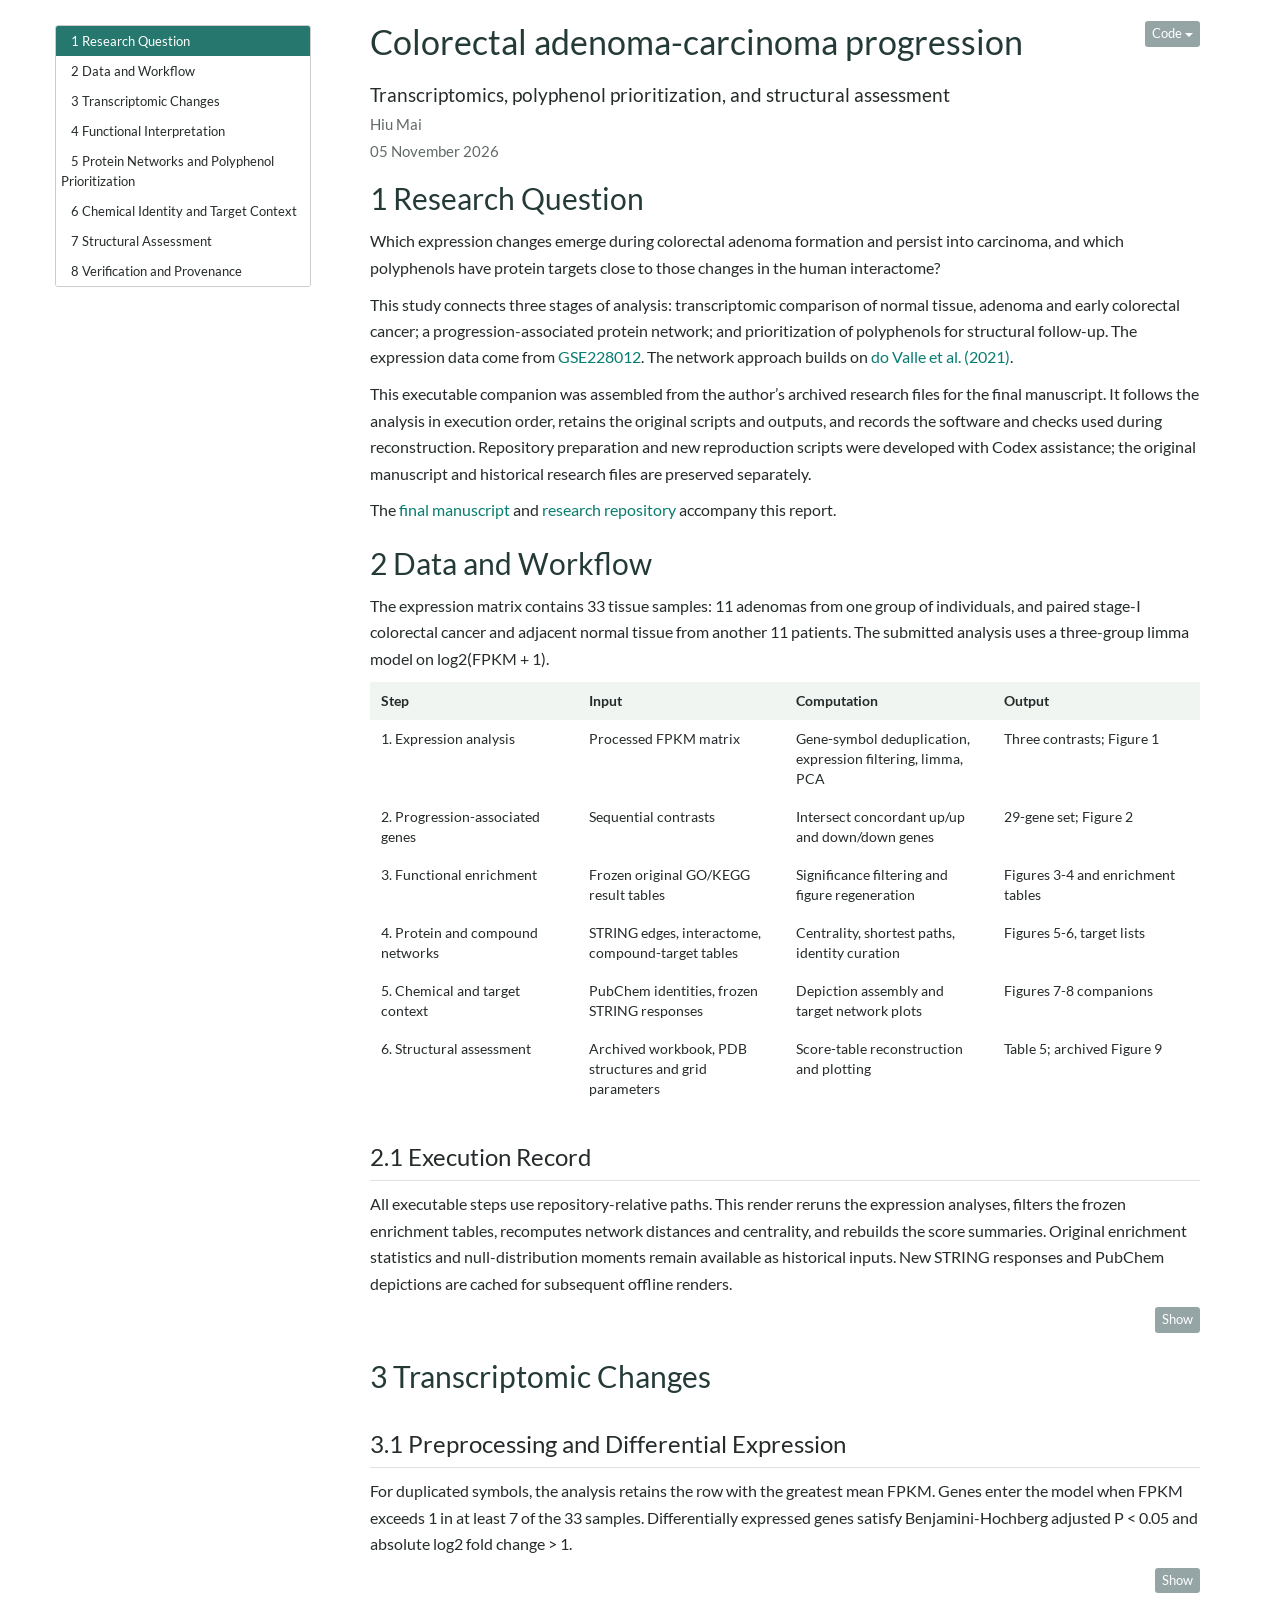
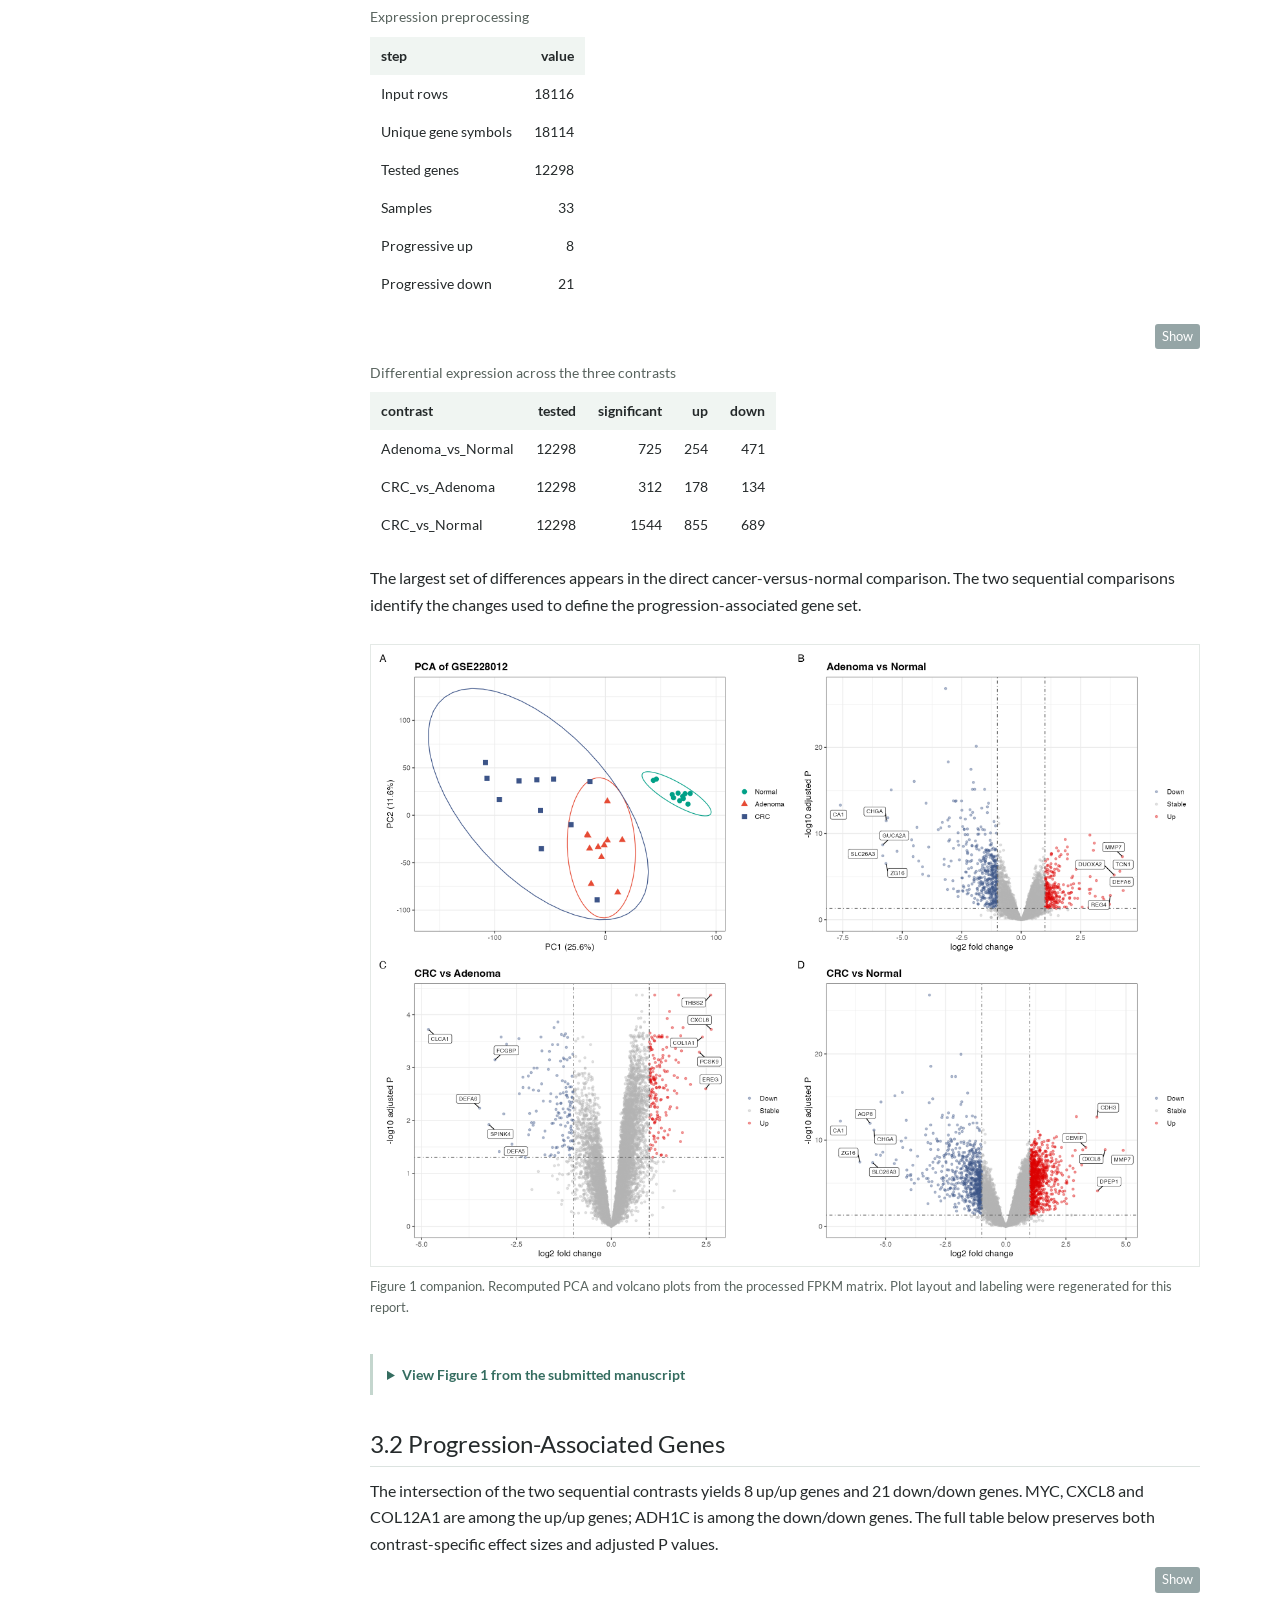
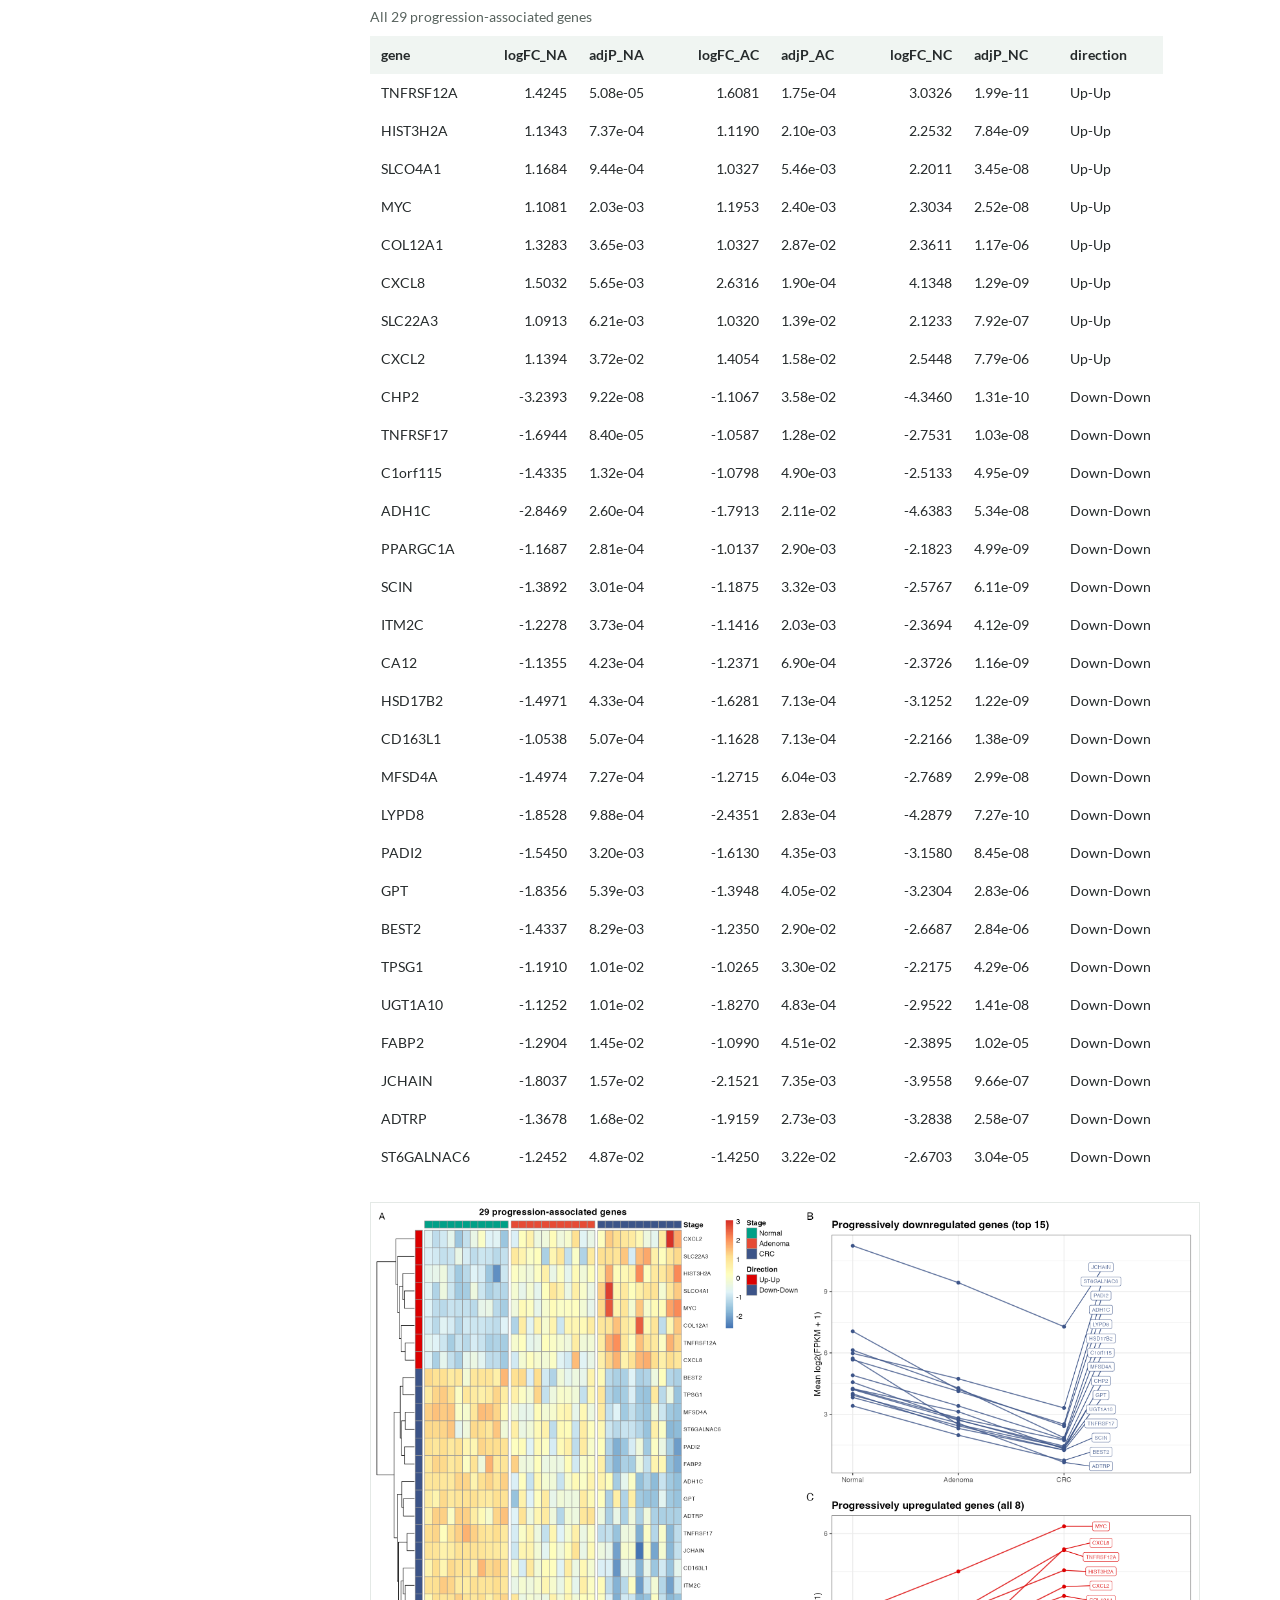
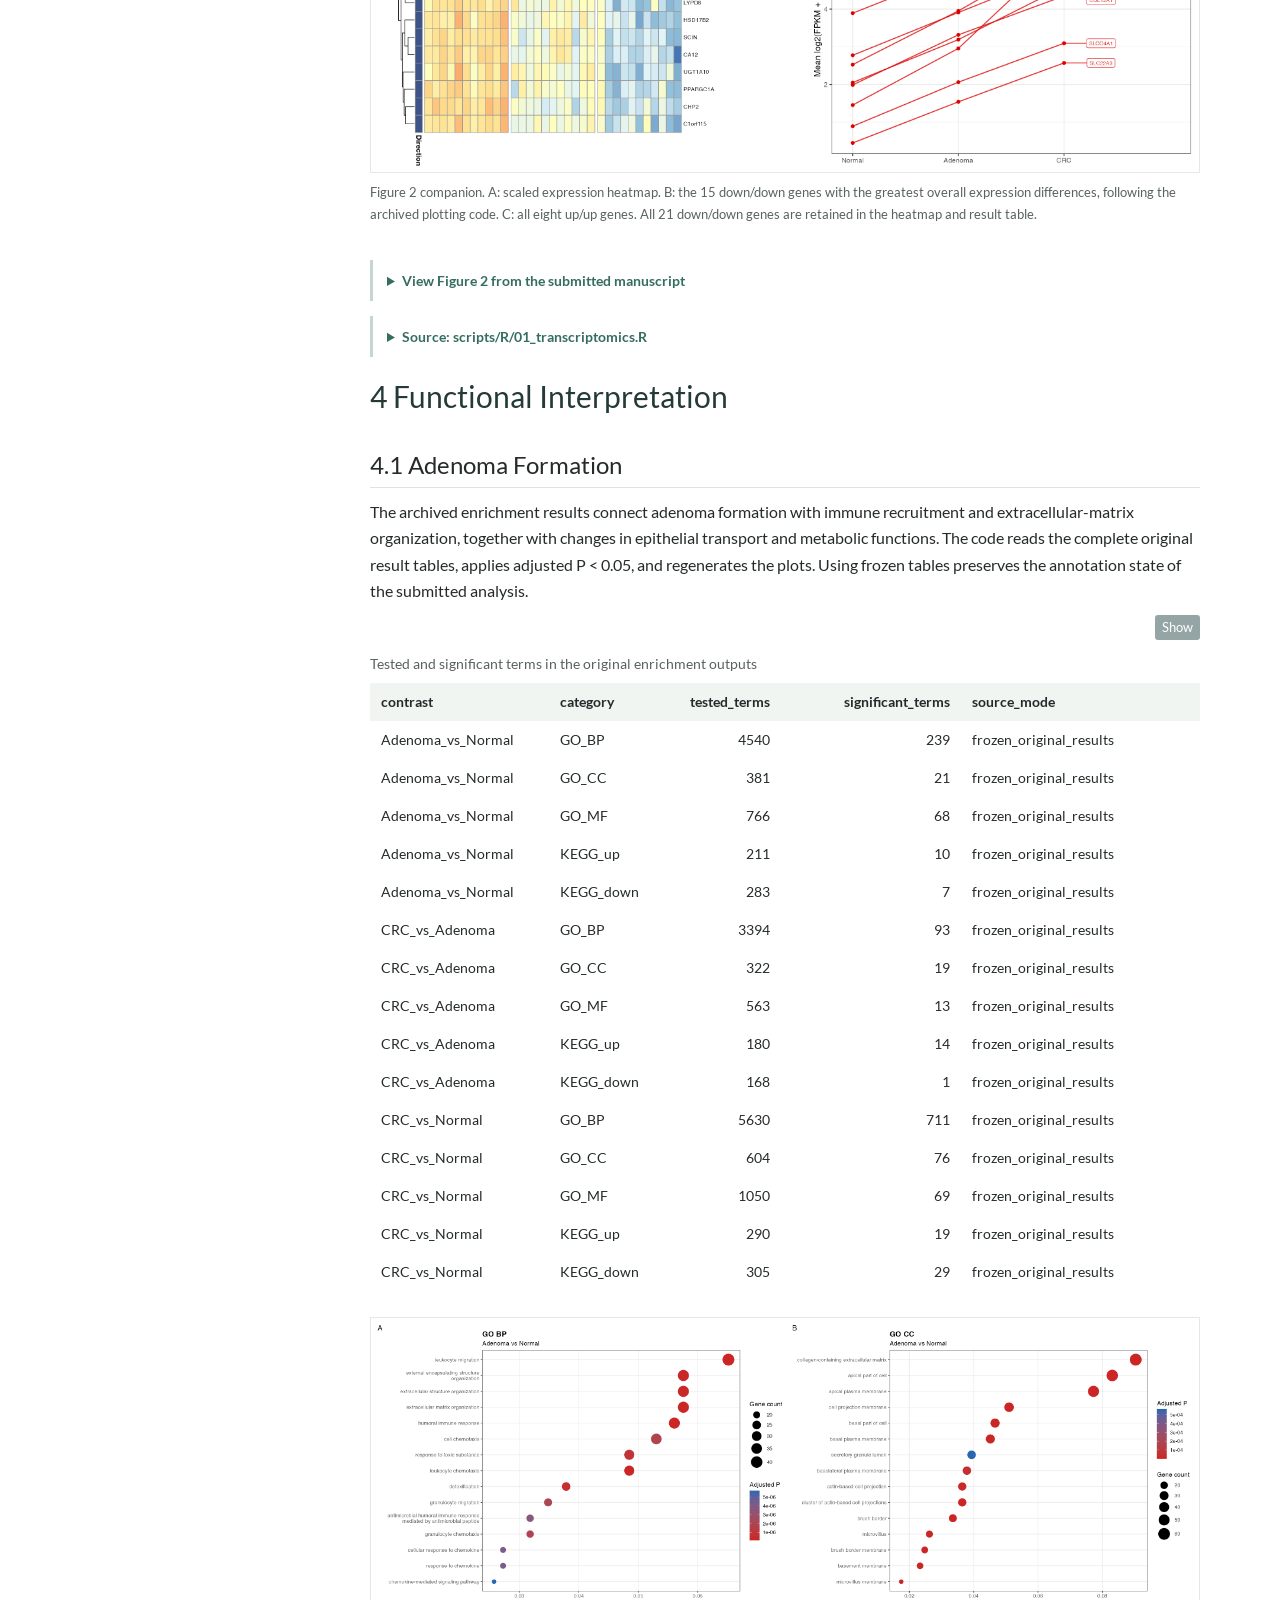
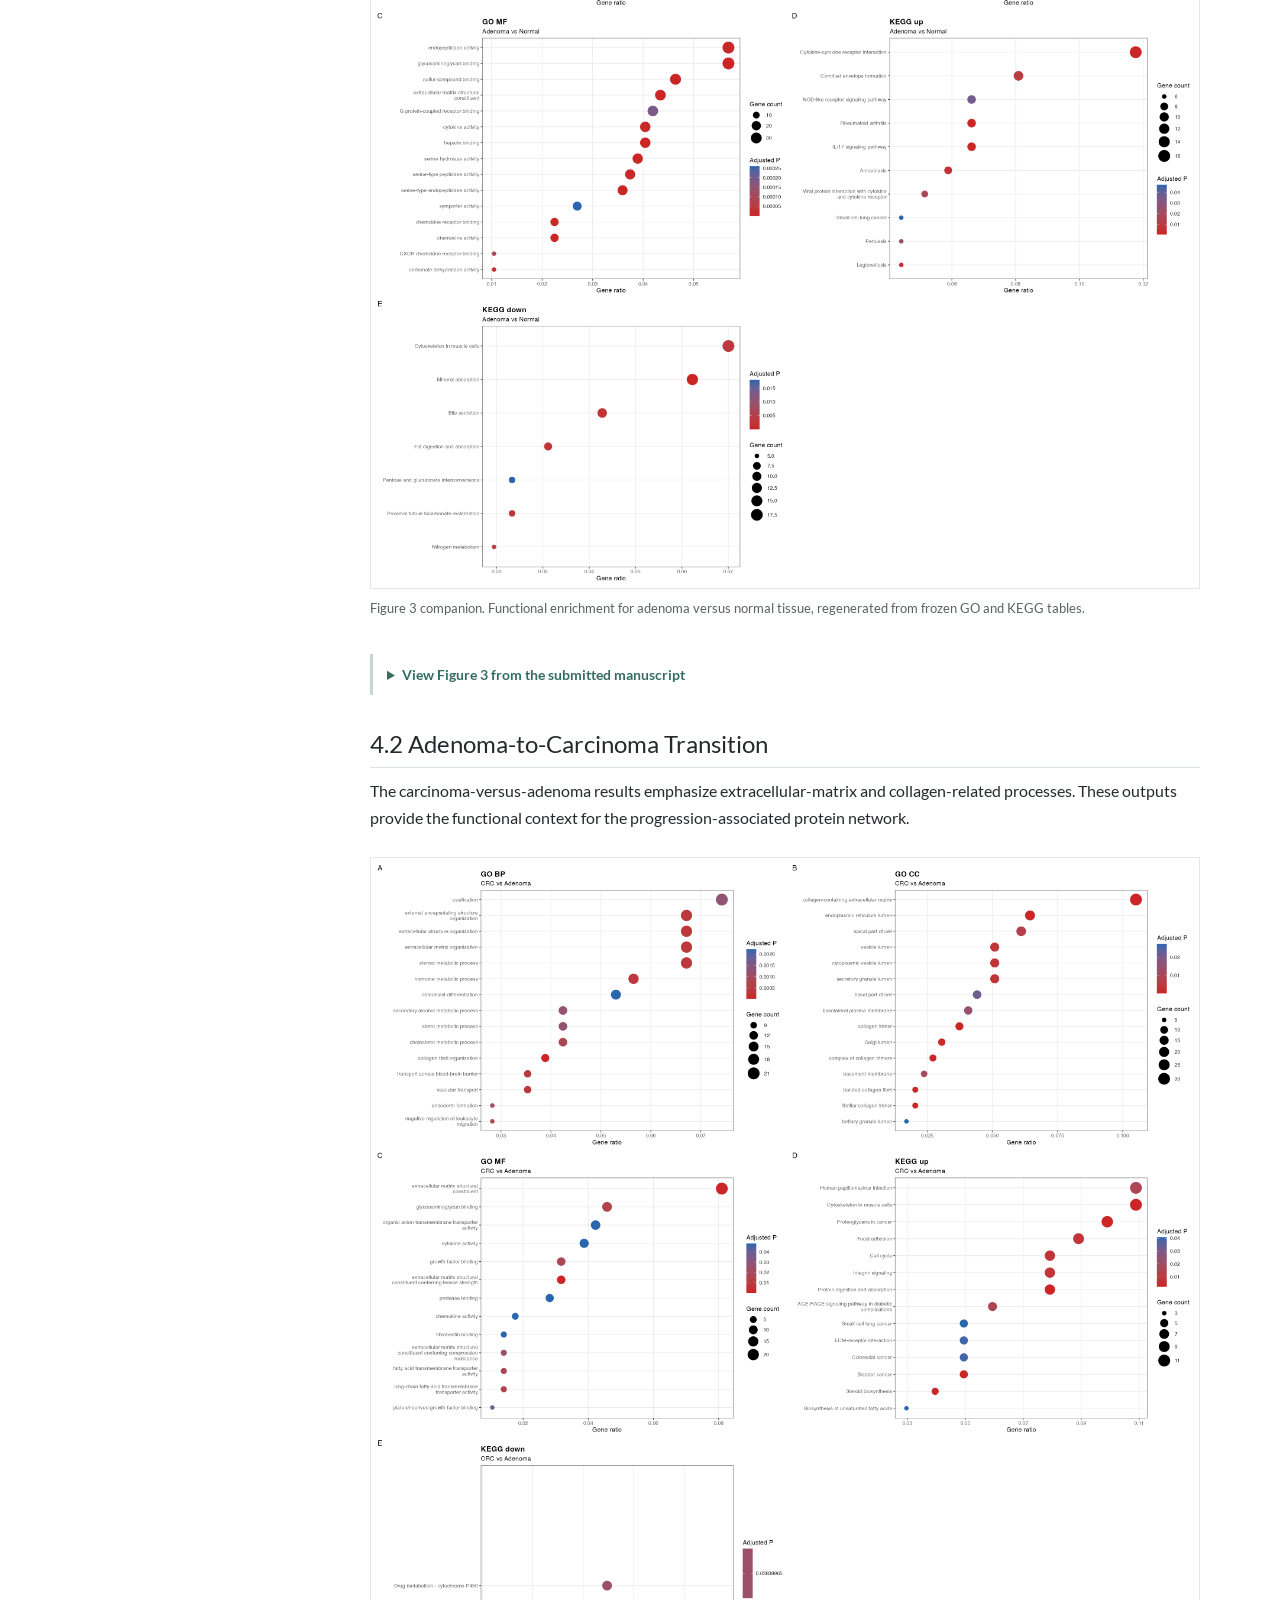
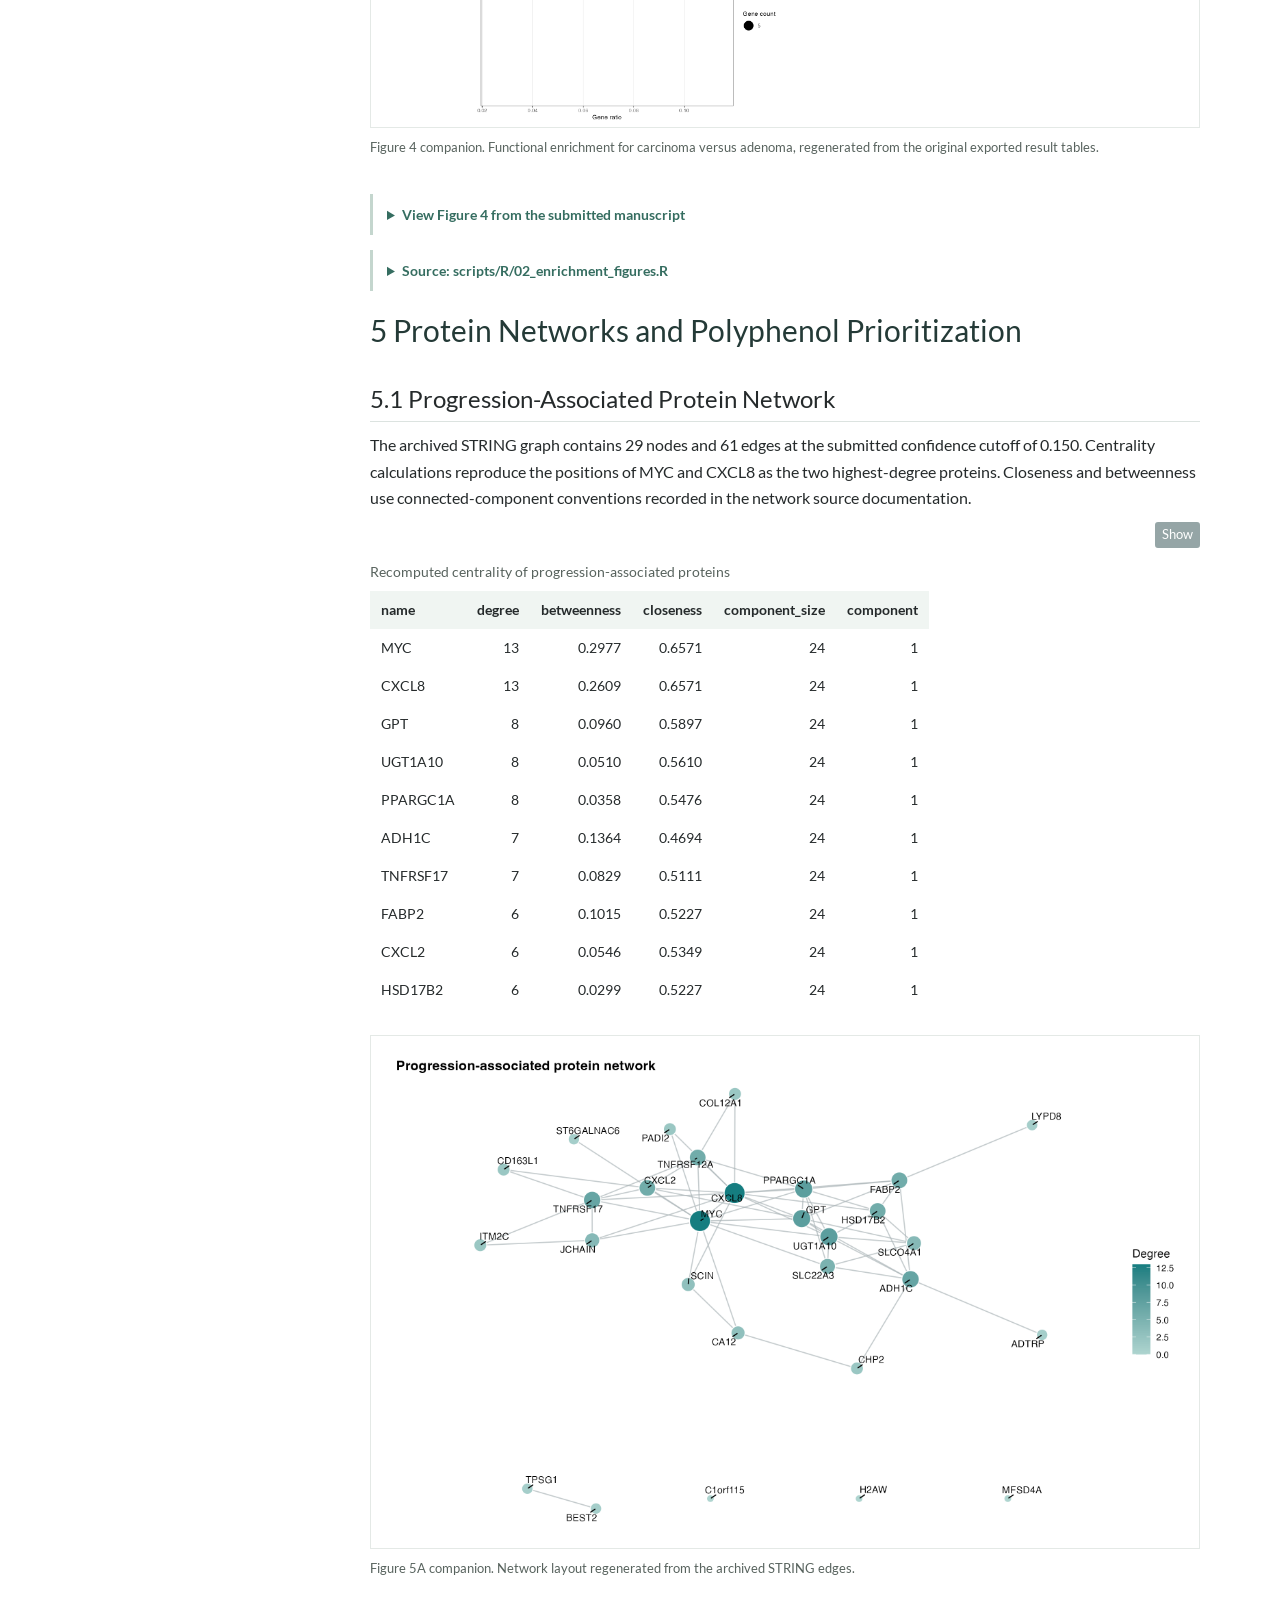
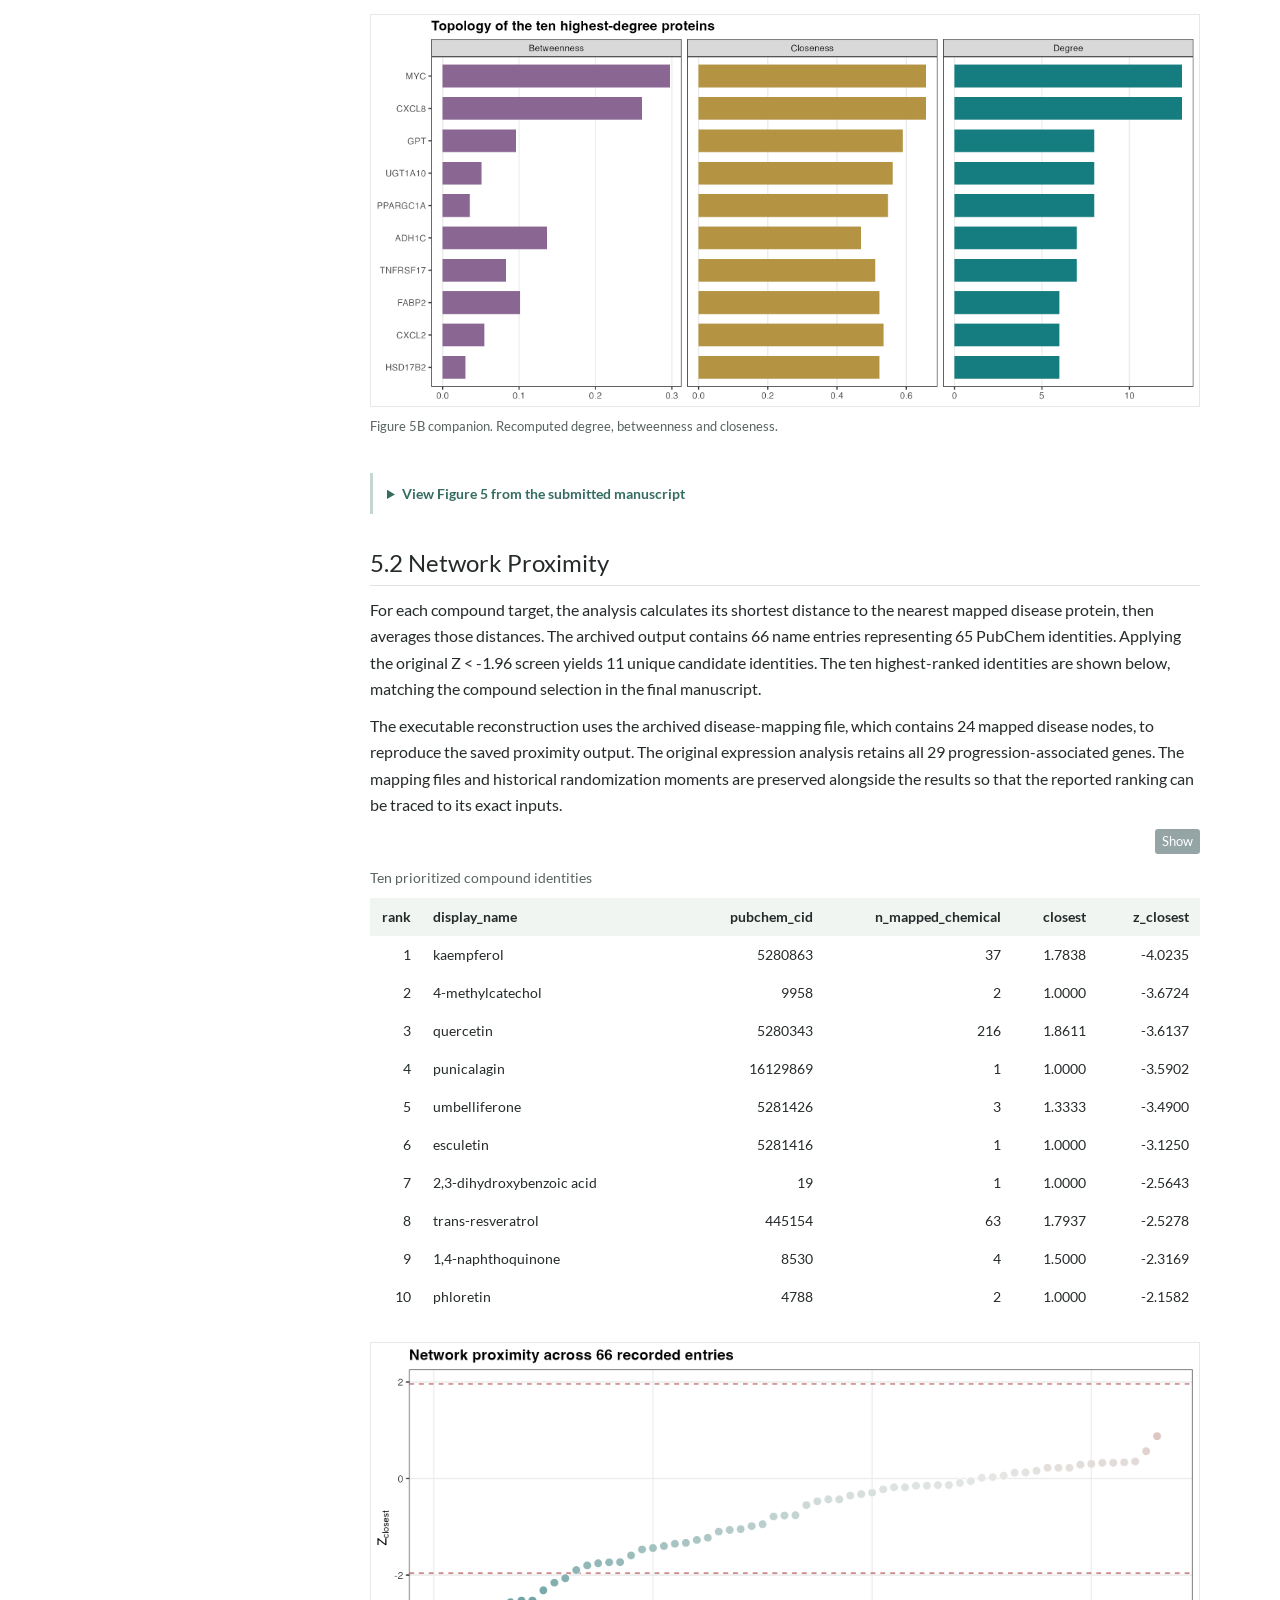
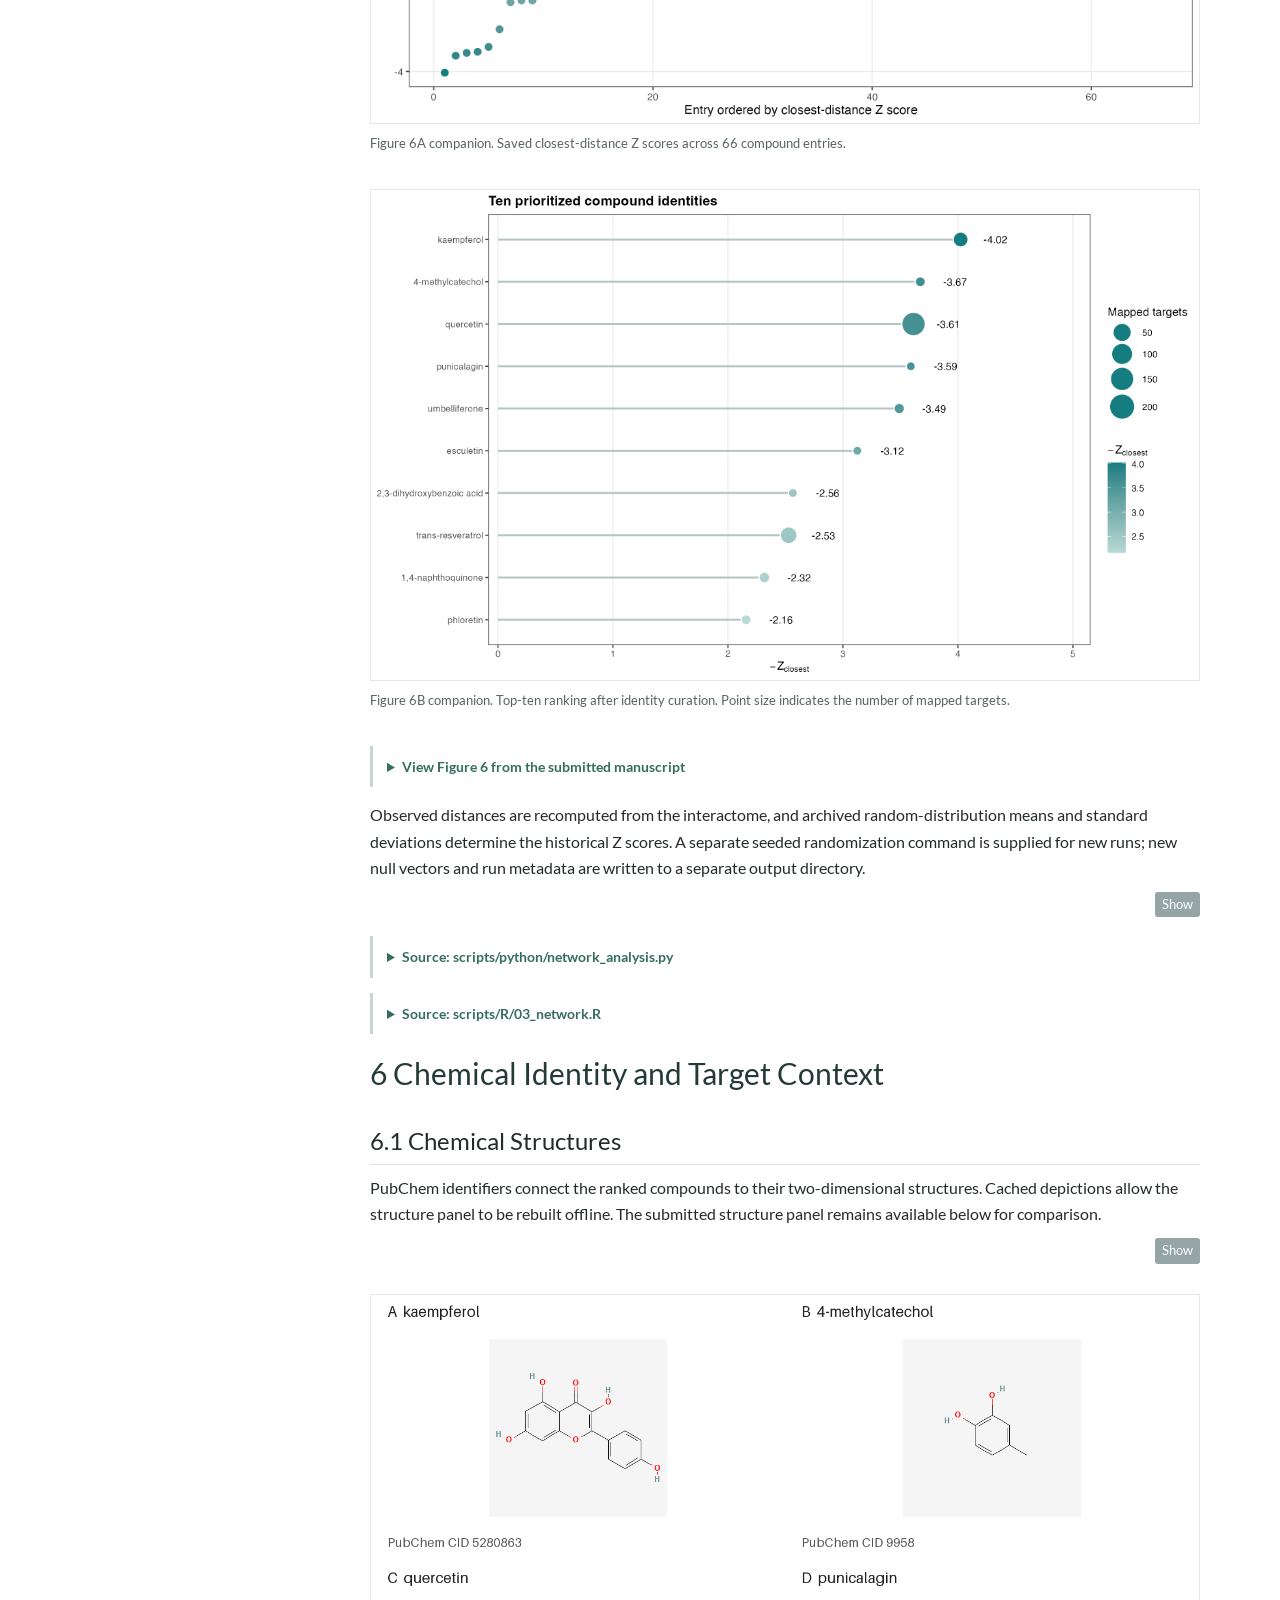
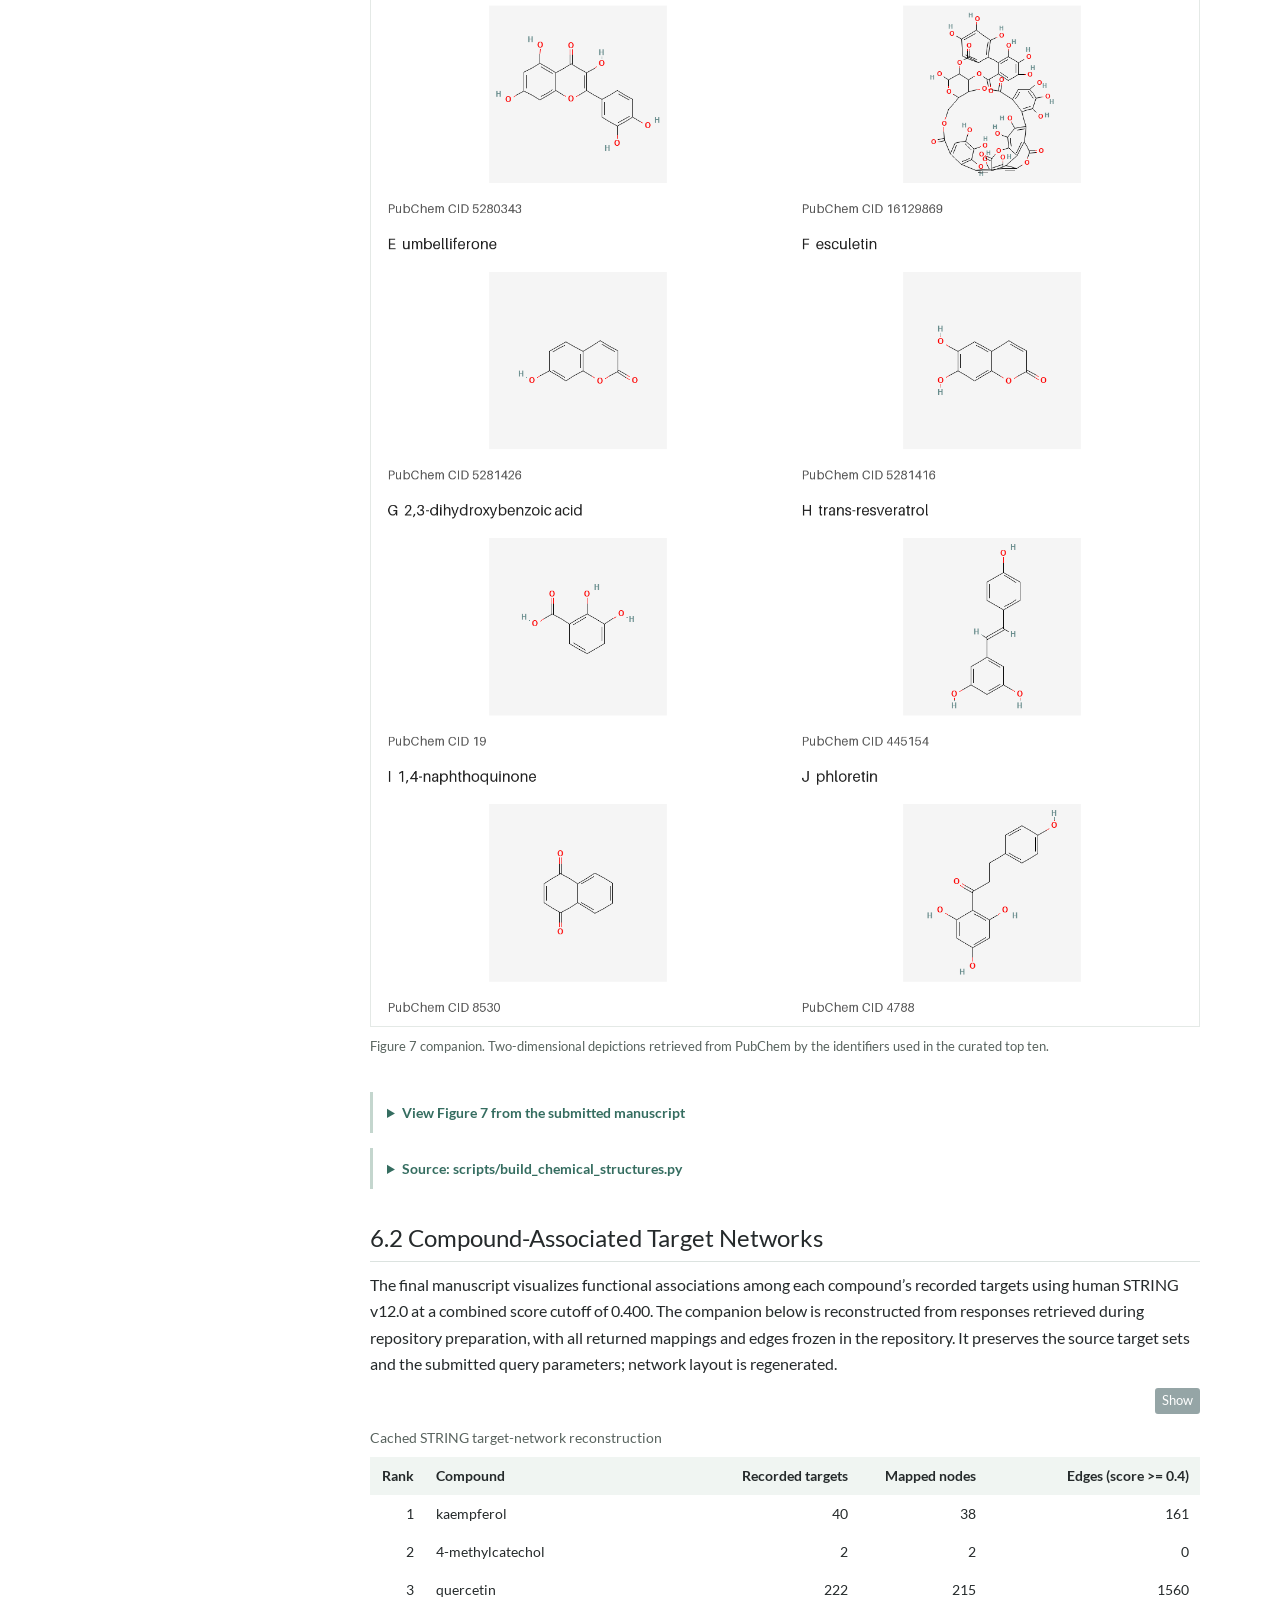
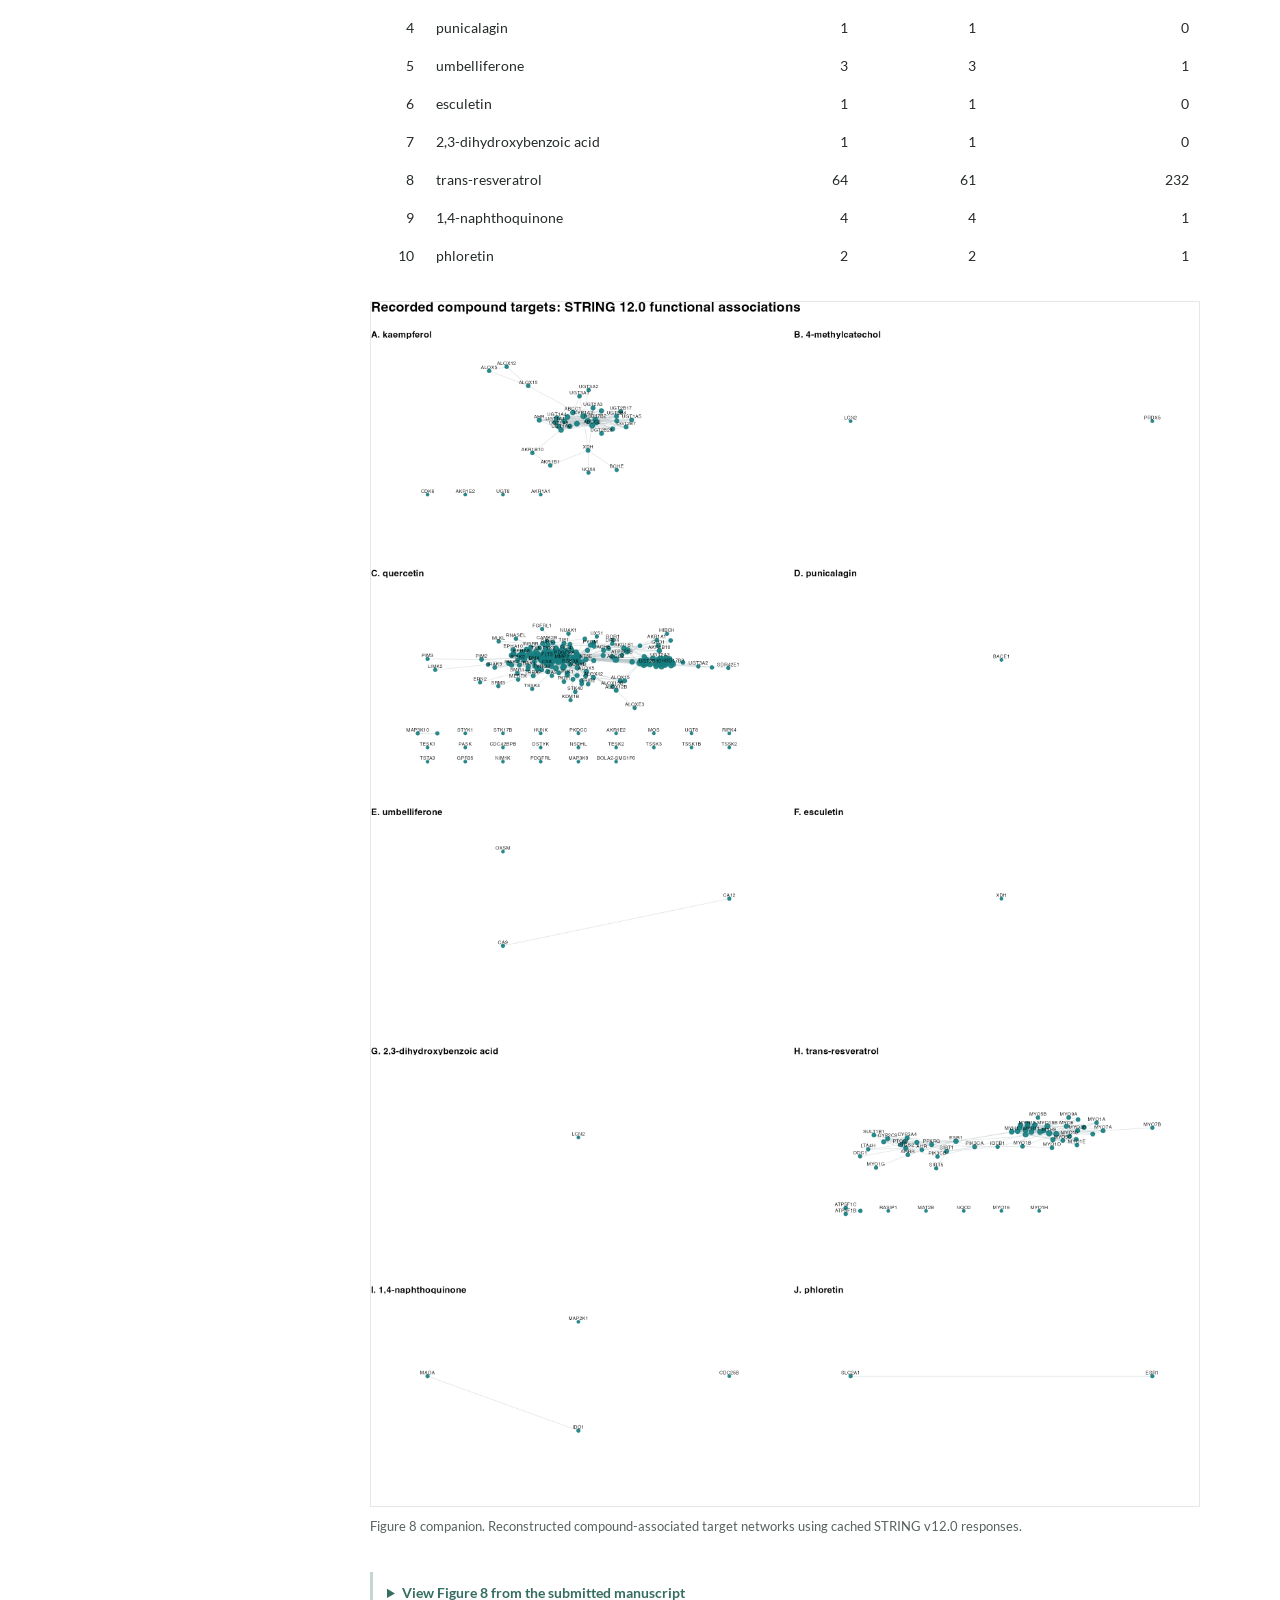
==== docs/index.html @ c72226d5 "Assemble research portfolio with reproducible analysis report and archived inputs" ====
<!DOCTYPE html>

<html>

<head>

<meta charset="utf-8" />
<meta name="generator" content="pandoc" />
<meta http-equiv="X-UA-Compatible" content="IE=EDGE" />


<meta name="author" content="Hiu Mai" />

<meta name="date" content="2026-11-05" />

<title>Colorectal adenoma-carcinoma progression</title>

<script>// Pandoc 2.9 adds attributes on both header and div. We remove the former (to
// be compatible with the behavior of Pandoc < 2.8).
document.addEventListener('DOMContentLoaded', function(e) {
  var hs = document.querySelectorAll("div.section[class*='level'] > :first-child");
  var i, h, a;
  for (i = 0; i < hs.length; i++) {
    h = hs[i];
    if (!/^h[1-6]$/i.test(h.tagName)) continue;  // it should be a header h1-h6
    a = h.attributes;
    while (a.length > 0) h.removeAttribute(a[0].name);
  }
});
</script>
<script>/*! jQuery v3.6.0 | (c) OpenJS Foundation and other contributors | jquery.org/license */
!function(e,t){"use strict";"object"==typeof module&&"object"==typeof module.exports?module.exports=e.document?t(e,!0):function(e){if(!e.document)throw new Error("jQuery requires a window with a document");return t(e)}:t(e)}("undefined"!=typeof window?window:this,function(C,e){"use strict";var t=[],r=Object.getPrototypeOf,s=t.slice,g=t.flat?function(e){return t.flat.call(e)}:function(e){return t.concat.apply([],e)},u=t.push,i=t.indexOf,n={},o=n.toString,v=n.hasOwnProperty,a=v.toString,l=a.call(Object),y={},m=function(e){return"function"==typeof e&&"number"!=typeof e.nodeType&&"function"!=typeof e.item},x=function(e){return null!=e&&e===e.window},E=C.document,c={type:!0,src:!0,nonce:!0,noModule:!0};function b(e,t,n){var r,i,o=(n=n||E).createElement("script");if(o.text=e,t)for(r in c)(i=t[r]||t.getAttribute&&t.getAttribute(r))&&o.setAttribute(r,i);n.head.appendChild(o).parentNode.removeChild(o)}function w(e){return null==e?e+"":"object"==typeof e||"function"==typeof e?n[o.call(e)]||"object":typeof e}var f="3.6.0",S=function(e,t){return new S.fn.init(e,t)};function p(e){var t=!!e&&"length"in e&&e.length,n=w(e);return!m(e)&&!x(e)&&("array"===n||0===t||"number"==typeof t&&0<t&&t-1 in e)}S.fn=S.prototype={jquery:f,constructor:S,length:0,toArray:function(){return s.call(this)},get:function(e){return null==e?s.call(this):e<0?this[e+this.length]:this[e]},pushStack:function(e){var t=S.merge(this.constructor(),e);return t.prevObject=this,t},each:function(e){return S.each(this,e)},map:function(n){return this.pushStack(S.map(this,function(e,t){return n.call(e,t,e)}))},slice:function(){return this.pushStack(s.apply(this,arguments))},first:function(){return this.eq(0)},last:function(){return this.eq(-1)},even:function(){return this.pushStack(S.grep(this,function(e,t){return(t+1)%2}))},odd:function(){return this.pushStack(S.grep(this,function(e,t){return t%2}))},eq:function(e){var t=this.length,n=+e+(e<0?t:0);return this.pushStack(0<=n&&n<t?[this[n]]:[])},end:function(){return this.prevObject||this.constructor()},push:u,sort:t.sort,splice:t.splice},S.extend=S.fn.extend=function(){var e,t,n,r,i,o,a=arguments[0]||{},s=1,u=arguments.length,l=!1;for("boolean"==typeof a&&(l=a,a=arguments[s]||{},s++),"object"==typeof a||m(a)||(a={}),s===u&&(a=this,s--);s<u;s++)if(null!=(e=arguments[s]))for(t in e)r=e[t],"__proto__"!==t&&a!==r&&(l&&r&&(S.isPlainObject(r)||(i=Array.isArray(r)))?(n=a[t],o=i&&!Array.isArray(n)?[]:i||S.isPlainObject(n)?n:{},i=!1,a[t]=S.extend(l,o,r)):void 0!==r&&(a[t]=r));return a},S.extend({expando:"jQuery"+(f+Math.random()).replace(/\D/g,""),isReady:!0,error:function(e){throw new Error(e)},noop:function(){},isPlainObject:function(e){var t,n;return!(!e||"[object Object]"!==o.call(e))&&(!(t=r(e))||"function"==typeof(n=v.call(t,"constructor")&&t.constructor)&&a.call(n)===l)},isEmptyObject:function(e){var t;for(t in e)return!1;return!0},globalEval:function(e,t,n){b(e,{nonce:t&&t.nonce},n)},each:function(e,t){var n,r=0;if(p(e)){for(n=e.length;r<n;r++)if(!1===t.call(e[r],r,e[r]))break}else for(r in e)if(!1===t.call(e[r],r,e[r]))break;return e},makeArray:function(e,t){var n=t||[];return null!=e&&(p(Object(e))?S.merge(n,"string"==typeof e?[e]:e):u.call(n,e)),n},inArray:function(e,t,n){return null==t?-1:i.call(t,e,n)},merge:function(e,t){for(var n=+t.length,r=0,i=e.length;r<n;r++)e[i++]=t[r];return e.length=i,e},grep:function(e,t,n){for(var r=[],i=0,o=e.length,a=!n;i<o;i++)!t(e[i],i)!==a&&r.push(e[i]);return r},map:function(e,t,n){var r,i,o=0,a=[];if(p(e))for(r=e.length;o<r;o++)null!=(i=t(e[o],o,n))&&a.push(i);else for(o in e)null!=(i=t(e[o],o,n))&&a.push(i);return g(a)},guid:1,support:y}),"function"==typeof Symbol&&(S.fn[Symbol.iterator]=t[Symbol.iterator]),S.each("Boolean Number String Function Array Date RegExp Object Error Symbol".split(" "),function(e,t){n["[object "+t+"]"]=t.toLowerCase()});var d=function(n){var e,d,b,o,i,h,f,g,w,u,l,T,C,a,E,v,s,c,y,S="sizzle"+1*new Date,p=n.document,k=0,r=0,m=ue(),x=ue(),A=ue(),N=ue(),j=function(e,t){return e===t&&(l=!0),0},D={}.hasOwnProperty,t=[],q=t.pop,L=t.push,H=t.push,O=t.slice,P=function(e,t){for(var n=0,r=e.length;n<r;n++)if(e[n]===t)return n;return-1},R="checked|selected|async|autofocus|autoplay|controls|defer|disabled|hidden|ismap|loop|multiple|open|readonly|required|scoped",M="[\\x20\\t\\r\\n\\f]",I="(?:\\\\[\\da-fA-F]{1,6}"+M+"?|\\\\[^\\r\\n\\f]|[\\w-]|[^\0-\\x7f])+",W="\\["+M+"*("+I+")(?:"+M+"*([*^$|!~]?=)"+M+"*(?:'((?:\\\\.|[^\\\\'])*)'|\"((?:\\\\.|[^\\\\\"])*)\"|("+I+"))|)"+M+"*\\]",F=":("+I+")(?:\\((('((?:\\\\.|[^\\\\'])*)'|\"((?:\\\\.|[^\\\\\"])*)\")|((?:\\\\.|[^\\\\()[\\]]|"+W+")*)|.*)\\)|)",B=new RegExp(M+"+","g"),$=new RegExp("^"+M+"+|((?:^|[^\\\\])(?:\\\\.)*)"+M+"+$","g"),_=new RegExp("^"+M+"*,"+M+"*"),z=new RegExp("^"+M+"*([>+~]|"+M+")"+M+"*"),U=new RegExp(M+"|>"),X=new RegExp(F),V=new RegExp("^"+I+"$"),G={ID:new RegExp("^#("+I+")"),CLASS:new RegExp("^\\.("+I+")"),TAG:new RegExp("^("+I+"|[*])"),ATTR:new RegExp("^"+W),PSEUDO:new RegExp("^"+F),CHILD:new RegExp("^:(only|first|last|nth|nth-last)-(child|of-type)(?:\\("+M+"*(even|odd|(([+-]|)(\\d*)n|)"+M+"*(?:([+-]|)"+M+"*(\\d+)|))"+M+"*\\)|)","i"),bool:new RegExp("^(?:"+R+")$","i"),needsContext:new RegExp("^"+M+"*[>+~]|:(even|odd|eq|gt|lt|nth|first|last)(?:\\("+M+"*((?:-\\d)?\\d*)"+M+"*\\)|)(?=[^-]|$)","i")},Y=/HTML$/i,Q=/^(?:input|select|textarea|button)$/i,J=/^h\d$/i,K=/^[^{]+\{\s*\[native \w/,Z=/^(?:#([\w-]+)|(\w+)|\.([\w-]+))$/,ee=/[+~]/,te=new RegExp("\\\\[\\da-fA-F]{1,6}"+M+"?|\\\\([^\\r\\n\\f])","g"),ne=function(e,t){var n="0x"+e.slice(1)-65536;return t||(n<0?String.fromCharCode(n+65536):String.fromCharCode(n>>10|55296,1023&n|56320))},re=/([\0-\x1f\x7f]|^-?\d)|^-$|[^\0-\x1f\x7f-\uFFFF\w-]/g,ie=function(e,t){return t?"\0"===e?"\ufffd":e.slice(0,-1)+"\\"+e.charCodeAt(e.length-1).toString(16)+" ":"\\"+e},oe=function(){T()},ae=be(function(e){return!0===e.disabled&&"fieldset"===e.nodeName.toLowerCase()},{dir:"parentNode",next:"legend"});try{H.apply(t=O.call(p.childNodes),p.childNodes),t[p.childNodes.length].nodeType}catch(e){H={apply:t.length?function(e,t){L.apply(e,O.call(t))}:function(e,t){var n=e.length,r=0;while(e[n++]=t[r++]);e.length=n-1}}}function se(t,e,n,r){var i,o,a,s,u,l,c,f=e&&e.ownerDocument,p=e?e.nodeType:9;if(n=n||[],"string"!=typeof t||!t||1!==p&&9!==p&&11!==p)return n;if(!r&&(T(e),e=e||C,E)){if(11!==p&&(u=Z.exec(t)))if(i=u[1]){if(9===p){if(!(a=e.getElementById(i)))return n;if(a.id===i)return n.push(a),n}else if(f&&(a=f.getElementById(i))&&y(e,a)&&a.id===i)return n.push(a),n}else{if(u[2])return H.apply(n,e.getElementsByTagName(t)),n;if((i=u[3])&&d.getElementsByClassName&&e.getElementsByClassName)return H.apply(n,e.getElementsByClassName(i)),n}if(d.qsa&&!N[t+" "]&&(!v||!v.test(t))&&(1!==p||"object"!==e.nodeName.toLowerCase())){if(c=t,f=e,1===p&&(U.test(t)||z.test(t))){(f=ee.test(t)&&ye(e.parentNode)||e)===e&&d.scope||((s=e.getAttribute("id"))?s=s.replace(re,ie):e.setAttribute("id",s=S)),o=(l=h(t)).length;while(o--)l[o]=(s?"#"+s:":scope")+" "+xe(l[o]);c=l.join(",")}try{return H.apply(n,f.querySelectorAll(c)),n}catch(e){N(t,!0)}finally{s===S&&e.removeAttribute("id")}}}return g(t.replace($,"$1"),e,n,r)}function ue(){var r=[];return function e(t,n){return r.push(t+" ")>b.cacheLength&&delete e[r.shift()],e[t+" "]=n}}function le(e){return e[S]=!0,e}function ce(e){var t=C.createElement("fieldset");try{return!!e(t)}catch(e){return!1}finally{t.parentNode&&t.parentNode.removeChild(t),t=null}}function fe(e,t){var n=e.split("|"),r=n.length;while(r--)b.attrHandle[n[r]]=t}function pe(e,t){var n=t&&e,r=n&&1===e.nodeType&&1===t.nodeType&&e.sourceIndex-t.sourceIndex;if(r)return r;if(n)while(n=n.nextSibling)if(n===t)return-1;return e?1:-1}function de(t){return function(e){return"input"===e.nodeName.toLowerCase()&&e.type===t}}function he(n){return function(e){var t=e.nodeName.toLowerCase();return("input"===t||"button"===t)&&e.type===n}}function ge(t){return function(e){return"form"in e?e.parentNode&&!1===e.disabled?"label"in e?"label"in e.parentNode?e.parentNode.disabled===t:e.disabled===t:e.isDisabled===t||e.isDisabled!==!t&&ae(e)===t:e.disabled===t:"label"in e&&e.disabled===t}}function ve(a){return le(function(o){return o=+o,le(function(e,t){var n,r=a([],e.length,o),i=r.length;while(i--)e[n=r[i]]&&(e[n]=!(t[n]=e[n]))})})}function ye(e){return e&&"undefined"!=typeof e.getElementsByTagName&&e}for(e in d=se.support={},i=se.isXML=function(e){var t=e&&e.namespaceURI,n=e&&(e.ownerDocument||e).documentElement;return!Y.test(t||n&&n.nodeName||"HTML")},T=se.setDocument=function(e){var t,n,r=e?e.ownerDocument||e:p;return r!=C&&9===r.nodeType&&r.documentElement&&(a=(C=r).documentElement,E=!i(C),p!=C&&(n=C.defaultView)&&n.top!==n&&(n.addEventListener?n.addEventListener("unload",oe,!1):n.attachEvent&&n.attachEvent("onunload",oe)),d.scope=ce(function(e){return a.appendChild(e).appendChild(C.createElement("div")),"undefined"!=typeof e.querySelectorAll&&!e.querySelectorAll(":scope fieldset div").length}),d.attributes=ce(function(e){return e.className="i",!e.getAttribute("className")}),d.getElementsByTagName=ce(function(e){return e.appendChild(C.createComment("")),!e.getElementsByTagName("*").length}),d.getElementsByClassName=K.test(C.getElementsByClassName),d.getById=ce(function(e){return a.appendChild(e).id=S,!C.getElementsByName||!C.getElementsByName(S).length}),d.getById?(b.filter.ID=function(e){var t=e.replace(te,ne);return function(e){return e.getAttribute("id")===t}},b.find.ID=function(e,t){if("undefined"!=typeof t.getElementById&&E){var n=t.getElementById(e);return n?[n]:[]}}):(b.filter.ID=function(e){var n=e.replace(te,ne);return function(e){var t="undefined"!=typeof e.getAttributeNode&&e.getAttributeNode("id");return t&&t.value===n}},b.find.ID=function(e,t){if("undefined"!=typeof t.getElementById&&E){var n,r,i,o=t.getElementById(e);if(o){if((n=o.getAttributeNode("id"))&&n.value===e)return[o];i=t.getElementsByName(e),r=0;while(o=i[r++])if((n=o.getAttributeNode("id"))&&n.value===e)return[o]}return[]}}),b.find.TAG=d.getElementsByTagName?function(e,t){return"undefined"!=typeof t.getElementsByTagName?t.getElementsByTagName(e):d.qsa?t.querySelectorAll(e):void 0}:function(e,t){var n,r=[],i=0,o=t.getElementsByTagName(e);if("*"===e){while(n=o[i++])1===n.nodeType&&r.push(n);return r}return o},b.find.CLASS=d.getElementsByClassName&&function(e,t){if("undefined"!=typeof t.getElementsByClassName&&E)return t.getElementsByClassName(e)},s=[],v=[],(d.qsa=K.test(C.querySelectorAll))&&(ce(function(e){var t;a.appendChild(e).innerHTML="<a id='"+S+"'></a><select id='"+S+"-\r\\' msallowcapture=''><option selected=''></option></select>",e.querySelectorAll("[msallowcapture^='']").length&&v.push("[*^$]="+M+"*(?:''|\"\")"),e.querySelectorAll("[selected]").length||v.push("\\["+M+"*(?:value|"+R+")"),e.querySelectorAll("[id~="+S+"-]").length||v.push("~="),(t=C.createElement("input")).setAttribute("name",""),e.appendChild(t),e.querySelectorAll("[name='']").length||v.push("\\["+M+"*name"+M+"*="+M+"*(?:''|\"\")"),e.querySelectorAll(":checked").length||v.push(":checked"),e.querySelectorAll("a#"+S+"+*").length||v.push(".#.+[+~]"),e.querySelectorAll("\\\f"),v.push("[\\r\\n\\f]")}),ce(function(e){e.innerHTML="<a href='' disabled='disabled'></a><select disabled='disabled'><option/></select>";var t=C.createElement("input");t.setAttribute("type","hidden"),e.appendChild(t).setAttribute("name","D"),e.querySelectorAll("[name=d]").length&&v.push("name"+M+"*[*^$|!~]?="),2!==e.querySelectorAll(":enabled").length&&v.push(":enabled",":disabled"),a.appendChild(e).disabled=!0,2!==e.querySelectorAll(":disabled").length&&v.push(":enabled",":disabled"),e.querySelectorAll("*,:x"),v.push(",.*:")})),(d.matchesSelector=K.test(c=a.matches||a.webkitMatchesSelector||a.mozMatchesSelector||a.oMatchesSelector||a.msMatchesSelector))&&ce(function(e){d.disconnectedMatch=c.call(e,"*"),c.call(e,"[s!='']:x"),s.push("!=",F)}),v=v.length&&new RegExp(v.join("|")),s=s.length&&new RegExp(s.join("|")),t=K.test(a.compareDocumentPosition),y=t||K.test(a.contains)?function(e,t){var n=9===e.nodeType?e.documentElement:e,r=t&&t.parentNode;return e===r||!(!r||1!==r.nodeType||!(n.contains?n.contains(r):e.compareDocumentPosition&&16&e.compareDocumentPosition(r)))}:function(e,t){if(t)while(t=t.parentNode)if(t===e)return!0;return!1},j=t?function(e,t){if(e===t)return l=!0,0;var n=!e.compareDocumentPosition-!t.compareDocumentPosition;return n||(1&(n=(e.ownerDocument||e)==(t.ownerDocument||t)?e.compareDocumentPosition(t):1)||!d.sortDetached&&t.compareDocumentPosition(e)===n?e==C||e.ownerDocument==p&&y(p,e)?-1:t==C||t.ownerDocument==p&&y(p,t)?1:u?P(u,e)-P(u,t):0:4&n?-1:1)}:function(e,t){if(e===t)return l=!0,0;var n,r=0,i=e.parentNode,o=t.parentNode,a=[e],s=[t];if(!i||!o)return e==C?-1:t==C?1:i?-1:o?1:u?P(u,e)-P(u,t):0;if(i===o)return pe(e,t);n=e;while(n=n.parentNode)a.unshift(n);n=t;while(n=n.parentNode)s.unshift(n);while(a[r]===s[r])r++;return r?pe(a[r],s[r]):a[r]==p?-1:s[r]==p?1:0}),C},se.matches=function(e,t){return se(e,null,null,t)},se.matchesSelector=function(e,t){if(T(e),d.matchesSelector&&E&&!N[t+" "]&&(!s||!s.test(t))&&(!v||!v.test(t)))try{var n=c.call(e,t);if(n||d.disconnectedMatch||e.document&&11!==e.document.nodeType)return n}catch(e){N(t,!0)}return 0<se(t,C,null,[e]).length},se.contains=function(e,t){return(e.ownerDocument||e)!=C&&T(e),y(e,t)},se.attr=function(e,t){(e.ownerDocument||e)!=C&&T(e);var n=b.attrHandle[t.toLowerCase()],r=n&&D.call(b.attrHandle,t.toLowerCase())?n(e,t,!E):void 0;return void 0!==r?r:d.attributes||!E?e.getAttribute(t):(r=e.getAttributeNode(t))&&r.specified?r.value:null},se.escape=function(e){return(e+"").replace(re,ie)},se.error=function(e){throw new Error("Syntax error, unrecognized expression: "+e)},se.uniqueSort=function(e){var t,n=[],r=0,i=0;if(l=!d.detectDuplicates,u=!d.sortStable&&e.slice(0),e.sort(j),l){while(t=e[i++])t===e[i]&&(r=n.push(i));while(r--)e.splice(n[r],1)}return u=null,e},o=se.getText=function(e){var t,n="",r=0,i=e.nodeType;if(i){if(1===i||9===i||11===i){if("string"==typeof e.textContent)return e.textContent;for(e=e.firstChild;e;e=e.nextSibling)n+=o(e)}else if(3===i||4===i)return e.nodeValue}else while(t=e[r++])n+=o(t);return n},(b=se.selectors={cacheLength:50,createPseudo:le,match:G,attrHandle:{},find:{},relative:{">":{dir:"parentNode",first:!0}," ":{dir:"parentNode"},"+":{dir:"previousSibling",first:!0},"~":{dir:"previousSibling"}},preFilter:{ATTR:function(e){return e[1]=e[1].replace(te,ne),e[3]=(e[3]||e[4]||e[5]||"").replace(te,ne),"~="===e[2]&&(e[3]=" "+e[3]+" "),e.slice(0,4)},CHILD:function(e){return e[1]=e[1].toLowerCase(),"nth"===e[1].slice(0,3)?(e[3]||se.error(e[0]),e[4]=+(e[4]?e[5]+(e[6]||1):2*("even"===e[3]||"odd"===e[3])),e[5]=+(e[7]+e[8]||"odd"===e[3])):e[3]&&se.error(e[0]),e},PSEUDO:function(e){var t,n=!e[6]&&e[2];return G.CHILD.test(e[0])?null:(e[3]?e[2]=e[4]||e[5]||"":n&&X.test(n)&&(t=h(n,!0))&&(t=n.indexOf(")",n.length-t)-n.length)&&(e[0]=e[0].slice(0,t),e[2]=n.slice(0,t)),e.slice(0,3))}},filter:{TAG:function(e){var t=e.replace(te,ne).toLowerCase();return"*"===e?function(){return!0}:function(e){return e.nodeName&&e.nodeName.toLowerCase()===t}},CLASS:function(e){var t=m[e+" "];return t||(t=new RegExp("(^|"+M+")"+e+"("+M+"|$)"))&&m(e,function(e){return t.test("string"==typeof e.className&&e.className||"undefined"!=typeof e.getAttribute&&e.getAttribute("class")||"")})},ATTR:function(n,r,i){return function(e){var t=se.attr(e,n);return null==t?"!="===r:!r||(t+="","="===r?t===i:"!="===r?t!==i:"^="===r?i&&0===t.indexOf(i):"*="===r?i&&-1<t.indexOf(i):"$="===r?i&&t.slice(-i.length)===i:"~="===r?-1<(" "+t.replace(B," ")+" ").indexOf(i):"|="===r&&(t===i||t.slice(0,i.length+1)===i+"-"))}},CHILD:function(h,e,t,g,v){var y="nth"!==h.slice(0,3),m="last"!==h.slice(-4),x="of-type"===e;return 1===g&&0===v?function(e){return!!e.parentNode}:function(e,t,n){var r,i,o,a,s,u,l=y!==m?"nextSibling":"previousSibling",c=e.parentNode,f=x&&e.nodeName.toLowerCase(),p=!n&&!x,d=!1;if(c){if(y){while(l){a=e;while(a=a[l])if(x?a.nodeName.toLowerCase()===f:1===a.nodeType)return!1;u=l="only"===h&&!u&&"nextSibling"}return!0}if(u=[m?c.firstChild:c.lastChild],m&&p){d=(s=(r=(i=(o=(a=c)[S]||(a[S]={}))[a.uniqueID]||(o[a.uniqueID]={}))[h]||[])[0]===k&&r[1])&&r[2],a=s&&c.childNodes[s];while(a=++s&&a&&a[l]||(d=s=0)||u.pop())if(1===a.nodeType&&++d&&a===e){i[h]=[k,s,d];break}}else if(p&&(d=s=(r=(i=(o=(a=e)[S]||(a[S]={}))[a.uniqueID]||(o[a.uniqueID]={}))[h]||[])[0]===k&&r[1]),!1===d)while(a=++s&&a&&a[l]||(d=s=0)||u.pop())if((x?a.nodeName.toLowerCase()===f:1===a.nodeType)&&++d&&(p&&((i=(o=a[S]||(a[S]={}))[a.uniqueID]||(o[a.uniqueID]={}))[h]=[k,d]),a===e))break;return(d-=v)===g||d%g==0&&0<=d/g}}},PSEUDO:function(e,o){var t,a=b.pseudos[e]||b.setFilters[e.toLowerCase()]||se.error("unsupported pseudo: "+e);return a[S]?a(o):1<a.length?(t=[e,e,"",o],b.setFilters.hasOwnProperty(e.toLowerCase())?le(function(e,t){var n,r=a(e,o),i=r.length;while(i--)e[n=P(e,r[i])]=!(t[n]=r[i])}):function(e){return a(e,0,t)}):a}},pseudos:{not:le(function(e){var r=[],i=[],s=f(e.replace($,"$1"));return s[S]?le(function(e,t,n,r){var i,o=s(e,null,r,[]),a=e.length;while(a--)(i=o[a])&&(e[a]=!(t[a]=i))}):function(e,t,n){return r[0]=e,s(r,null,n,i),r[0]=null,!i.pop()}}),has:le(function(t){return function(e){return 0<se(t,e).length}}),contains:le(function(t){return t=t.replace(te,ne),function(e){return-1<(e.textContent||o(e)).indexOf(t)}}),lang:le(function(n){return V.test(n||"")||se.error("unsupported lang: "+n),n=n.replace(te,ne).toLowerCase(),function(e){var t;do{if(t=E?e.lang:e.getAttribute("xml:lang")||e.getAttribute("lang"))return(t=t.toLowerCase())===n||0===t.indexOf(n+"-")}while((e=e.parentNode)&&1===e.nodeType);return!1}}),target:function(e){var t=n.location&&n.location.hash;return t&&t.slice(1)===e.id},root:function(e){return e===a},focus:function(e){return e===C.activeElement&&(!C.hasFocus||C.hasFocus())&&!!(e.type||e.href||~e.tabIndex)},enabled:ge(!1),disabled:ge(!0),checked:function(e){var t=e.nodeName.toLowerCase();return"input"===t&&!!e.checked||"option"===t&&!!e.selected},selected:function(e){return e.parentNode&&e.parentNode.selectedIndex,!0===e.selected},empty:function(e){for(e=e.firstChild;e;e=e.nextSibling)if(e.nodeType<6)return!1;return!0},parent:function(e){return!b.pseudos.empty(e)},header:function(e){return J.test(e.nodeName)},input:function(e){return Q.test(e.nodeName)},button:function(e){var t=e.nodeName.toLowerCase();return"input"===t&&"button"===e.type||"button"===t},text:function(e){var t;return"input"===e.nodeName.toLowerCase()&&"text"===e.type&&(null==(t=e.getAttribute("type"))||"text"===t.toLowerCase())},first:ve(function(){return[0]}),last:ve(function(e,t){return[t-1]}),eq:ve(function(e,t,n){return[n<0?n+t:n]}),even:ve(function(e,t){for(var n=0;n<t;n+=2)e.push(n);return e}),odd:ve(function(e,t){for(var n=1;n<t;n+=2)e.push(n);return e}),lt:ve(function(e,t,n){for(var r=n<0?n+t:t<n?t:n;0<=--r;)e.push(r);return e}),gt:ve(function(e,t,n){for(var r=n<0?n+t:n;++r<t;)e.push(r);return e})}}).pseudos.nth=b.pseudos.eq,{radio:!0,checkbox:!0,file:!0,password:!0,image:!0})b.pseudos[e]=de(e);for(e in{submit:!0,reset:!0})b.pseudos[e]=he(e);function me(){}function xe(e){for(var t=0,n=e.length,r="";t<n;t++)r+=e[t].value;return r}function be(s,e,t){var u=e.dir,l=e.next,c=l||u,f=t&&"parentNode"===c,p=r++;return e.first?function(e,t,n){while(e=e[u])if(1===e.nodeType||f)return s(e,t,n);return!1}:function(e,t,n){var r,i,o,a=[k,p];if(n){while(e=e[u])if((1===e.nodeType||f)&&s(e,t,n))return!0}else while(e=e[u])if(1===e.nodeType||f)if(i=(o=e[S]||(e[S]={}))[e.uniqueID]||(o[e.uniqueID]={}),l&&l===e.nodeName.toLowerCase())e=e[u]||e;else{if((r=i[c])&&r[0]===k&&r[1]===p)return a[2]=r[2];if((i[c]=a)[2]=s(e,t,n))return!0}return!1}}function we(i){return 1<i.length?function(e,t,n){var r=i.length;while(r--)if(!i[r](e,t,n))return!1;return!0}:i[0]}function Te(e,t,n,r,i){for(var o,a=[],s=0,u=e.length,l=null!=t;s<u;s++)(o=e[s])&&(n&&!n(o,r,i)||(a.push(o),l&&t.push(s)));return a}function Ce(d,h,g,v,y,e){return v&&!v[S]&&(v=Ce(v)),y&&!y[S]&&(y=Ce(y,e)),le(function(e,t,n,r){var i,o,a,s=[],u=[],l=t.length,c=e||function(e,t,n){for(var r=0,i=t.length;r<i;r++)se(e,t[r],n);return n}(h||"*",n.nodeType?[n]:n,[]),f=!d||!e&&h?c:Te(c,s,d,n,r),p=g?y||(e?d:l||v)?[]:t:f;if(g&&g(f,p,n,r),v){i=Te(p,u),v(i,[],n,r),o=i.length;while(o--)(a=i[o])&&(p[u[o]]=!(f[u[o]]=a))}if(e){if(y||d){if(y){i=[],o=p.length;while(o--)(a=p[o])&&i.push(f[o]=a);y(null,p=[],i,r)}o=p.length;while(o--)(a=p[o])&&-1<(i=y?P(e,a):s[o])&&(e[i]=!(t[i]=a))}}else p=Te(p===t?p.splice(l,p.length):p),y?y(null,t,p,r):H.apply(t,p)})}function Ee(e){for(var i,t,n,r=e.length,o=b.relative[e[0].type],a=o||b.relative[" "],s=o?1:0,u=be(function(e){return e===i},a,!0),l=be(function(e){return-1<P(i,e)},a,!0),c=[function(e,t,n){var r=!o&&(n||t!==w)||((i=t).nodeType?u(e,t,n):l(e,t,n));return i=null,r}];s<r;s++)if(t=b.relative[e[s].type])c=[be(we(c),t)];else{if((t=b.filter[e[s].type].apply(null,e[s].matches))[S]){for(n=++s;n<r;n++)if(b.relative[e[n].type])break;return Ce(1<s&&we(c),1<s&&xe(e.slice(0,s-1).concat({value:" "===e[s-2].type?"*":""})).replace($,"$1"),t,s<n&&Ee(e.slice(s,n)),n<r&&Ee(e=e.slice(n)),n<r&&xe(e))}c.push(t)}return we(c)}return me.prototype=b.filters=b.pseudos,b.setFilters=new me,h=se.tokenize=function(e,t){var n,r,i,o,a,s,u,l=x[e+" "];if(l)return t?0:l.slice(0);a=e,s=[],u=b.preFilter;while(a){for(o in n&&!(r=_.exec(a))||(r&&(a=a.slice(r[0].length)||a),s.push(i=[])),n=!1,(r=z.exec(a))&&(n=r.shift(),i.push({value:n,type:r[0].replace($," ")}),a=a.slice(n.length)),b.filter)!(r=G[o].exec(a))||u[o]&&!(r=u[o](r))||(n=r.shift(),i.push({value:n,type:o,matches:r}),a=a.slice(n.length));if(!n)break}return t?a.length:a?se.error(e):x(e,s).slice(0)},f=se.compile=function(e,t){var n,v,y,m,x,r,i=[],o=[],a=A[e+" "];if(!a){t||(t=h(e)),n=t.length;while(n--)(a=Ee(t[n]))[S]?i.push(a):o.push(a);(a=A(e,(v=o,m=0<(y=i).length,x=0<v.length,r=function(e,t,n,r,i){var o,a,s,u=0,l="0",c=e&&[],f=[],p=w,d=e||x&&b.find.TAG("*",i),h=k+=null==p?1:Math.random()||.1,g=d.length;for(i&&(w=t==C||t||i);l!==g&&null!=(o=d[l]);l++){if(x&&o){a=0,t||o.ownerDocument==C||(T(o),n=!E);while(s=v[a++])if(s(o,t||C,n)){r.push(o);break}i&&(k=h)}m&&((o=!s&&o)&&u--,e&&c.push(o))}if(u+=l,m&&l!==u){a=0;while(s=y[a++])s(c,f,t,n);if(e){if(0<u)while(l--)c[l]||f[l]||(f[l]=q.call(r));f=Te(f)}H.apply(r,f),i&&!e&&0<f.length&&1<u+y.length&&se.uniqueSort(r)}return i&&(k=h,w=p),c},m?le(r):r))).selector=e}return a},g=se.select=function(e,t,n,r){var i,o,a,s,u,l="function"==typeof e&&e,c=!r&&h(e=l.selector||e);if(n=n||[],1===c.length){if(2<(o=c[0]=c[0].slice(0)).length&&"ID"===(a=o[0]).type&&9===t.nodeType&&E&&b.relative[o[1].type]){if(!(t=(b.find.ID(a.matches[0].replace(te,ne),t)||[])[0]))return n;l&&(t=t.parentNode),e=e.slice(o.shift().value.length)}i=G.needsContext.test(e)?0:o.length;while(i--){if(a=o[i],b.relative[s=a.type])break;if((u=b.find[s])&&(r=u(a.matches[0].replace(te,ne),ee.test(o[0].type)&&ye(t.parentNode)||t))){if(o.splice(i,1),!(e=r.length&&xe(o)))return H.apply(n,r),n;break}}}return(l||f(e,c))(r,t,!E,n,!t||ee.test(e)&&ye(t.parentNode)||t),n},d.sortStable=S.split("").sort(j).join("")===S,d.detectDuplicates=!!l,T(),d.sortDetached=ce(function(e){return 1&e.compareDocumentPosition(C.createElement("fieldset"))}),ce(function(e){return e.innerHTML="<a href='#'></a>","#"===e.firstChild.getAttribute("href")})||fe("type|href|height|width",function(e,t,n){if(!n)return e.getAttribute(t,"type"===t.toLowerCase()?1:2)}),d.attributes&&ce(function(e){return e.innerHTML="<input/>",e.firstChild.setAttribute("value",""),""===e.firstChild.getAttribute("value")})||fe("value",function(e,t,n){if(!n&&"input"===e.nodeName.toLowerCase())return e.defaultValue}),ce(function(e){return null==e.getAttribute("disabled")})||fe(R,function(e,t,n){var r;if(!n)return!0===e[t]?t.toLowerCase():(r=e.getAttributeNode(t))&&r.specified?r.value:null}),se}(C);S.find=d,S.expr=d.selectors,S.expr[":"]=S.expr.pseudos,S.uniqueSort=S.unique=d.uniqueSort,S.text=d.getText,S.isXMLDoc=d.isXML,S.contains=d.contains,S.escapeSelector=d.escape;var h=function(e,t,n){var r=[],i=void 0!==n;while((e=e[t])&&9!==e.nodeType)if(1===e.nodeType){if(i&&S(e).is(n))break;r.push(e)}return r},T=function(e,t){for(var n=[];e;e=e.nextSibling)1===e.nodeType&&e!==t&&n.push(e);return n},k=S.expr.match.needsContext;function A(e,t){return e.nodeName&&e.nodeName.toLowerCase()===t.toLowerCase()}var N=/^<([a-z][^\/\0>:\x20\t\r\n\f]*)[\x20\t\r\n\f]*\/?>(?:<\/\1>|)$/i;function j(e,n,r){return m(n)?S.grep(e,function(e,t){return!!n.call(e,t,e)!==r}):n.nodeType?S.grep(e,function(e){return e===n!==r}):"string"!=typeof n?S.grep(e,function(e){return-1<i.call(n,e)!==r}):S.filter(n,e,r)}S.filter=function(e,t,n){var r=t[0];return n&&(e=":not("+e+")"),1===t.length&&1===r.nodeType?S.find.matchesSelector(r,e)?[r]:[]:S.find.matches(e,S.grep(t,function(e){return 1===e.nodeType}))},S.fn.extend({find:function(e){var t,n,r=this.length,i=this;if("string"!=typeof e)return this.pushStack(S(e).filter(function(){for(t=0;t<r;t++)if(S.contains(i[t],this))return!0}));for(n=this.pushStack([]),t=0;t<r;t++)S.find(e,i[t],n);return 1<r?S.uniqueSort(n):n},filter:function(e){return this.pushStack(j(this,e||[],!1))},not:function(e){return this.pushStack(j(this,e||[],!0))},is:function(e){return!!j(this,"string"==typeof e&&k.test(e)?S(e):e||[],!1).length}});var D,q=/^(?:\s*(<[\w\W]+>)[^>]*|#([\w-]+))$/;(S.fn.init=function(e,t,n){var r,i;if(!e)return this;if(n=n||D,"string"==typeof e){if(!(r="<"===e[0]&&">"===e[e.length-1]&&3<=e.length?[null,e,null]:q.exec(e))||!r[1]&&t)return!t||t.jquery?(t||n).find(e):this.constructor(t).find(e);if(r[1]){if(t=t instanceof S?t[0]:t,S.merge(this,S.parseHTML(r[1],t&&t.nodeType?t.ownerDocument||t:E,!0)),N.test(r[1])&&S.isPlainObject(t))for(r in t)m(this[r])?this[r](t[r]):this.attr(r,t[r]);return this}return(i=E.getElementById(r[2]))&&(this[0]=i,this.length=1),this}return e.nodeType?(this[0]=e,this.length=1,this):m(e)?void 0!==n.ready?n.ready(e):e(S):S.makeArray(e,this)}).prototype=S.fn,D=S(E);var L=/^(?:parents|prev(?:Until|All))/,H={children:!0,contents:!0,next:!0,prev:!0};function O(e,t){while((e=e[t])&&1!==e.nodeType);return e}S.fn.extend({has:function(e){var t=S(e,this),n=t.length;return this.filter(function(){for(var e=0;e<n;e++)if(S.contains(this,t[e]))return!0})},closest:function(e,t){var n,r=0,i=this.length,o=[],a="string"!=typeof e&&S(e);if(!k.test(e))for(;r<i;r++)for(n=this[r];n&&n!==t;n=n.parentNode)if(n.nodeType<11&&(a?-1<a.index(n):1===n.nodeType&&S.find.matchesSelector(n,e))){o.push(n);break}return this.pushStack(1<o.length?S.uniqueSort(o):o)},index:function(e){return e?"string"==typeof e?i.call(S(e),this[0]):i.call(this,e.jquery?e[0]:e):this[0]&&this[0].parentNode?this.first().prevAll().length:-1},add:function(e,t){return this.pushStack(S.uniqueSort(S.merge(this.get(),S(e,t))))},addBack:function(e){return this.add(null==e?this.prevObject:this.prevObject.filter(e))}}),S.each({parent:function(e){var t=e.parentNode;return t&&11!==t.nodeType?t:null},parents:function(e){return h(e,"parentNode")},parentsUntil:function(e,t,n){return h(e,"parentNode",n)},next:function(e){return O(e,"nextSibling")},prev:function(e){return O(e,"previousSibling")},nextAll:function(e){return h(e,"nextSibling")},prevAll:function(e){return h(e,"previousSibling")},nextUntil:function(e,t,n){return h(e,"nextSibling",n)},prevUntil:function(e,t,n){return h(e,"previousSibling",n)},siblings:function(e){return T((e.parentNode||{}).firstChild,e)},children:function(e){return T(e.firstChild)},contents:function(e){return null!=e.contentDocument&&r(e.contentDocument)?e.contentDocument:(A(e,"template")&&(e=e.content||e),S.merge([],e.childNodes))}},function(r,i){S.fn[r]=function(e,t){var n=S.map(this,i,e);return"Until"!==r.slice(-5)&&(t=e),t&&"string"==typeof t&&(n=S.filter(t,n)),1<this.length&&(H[r]||S.uniqueSort(n),L.test(r)&&n.reverse()),this.pushStack(n)}});var P=/[^\x20\t\r\n\f]+/g;function R(e){return e}function M(e){throw e}function I(e,t,n,r){var i;try{e&&m(i=e.promise)?i.call(e).done(t).fail(n):e&&m(i=e.then)?i.call(e,t,n):t.apply(void 0,[e].slice(r))}catch(e){n.apply(void 0,[e])}}S.Callbacks=function(r){var e,n;r="string"==typeof r?(e=r,n={},S.each(e.match(P)||[],function(e,t){n[t]=!0}),n):S.extend({},r);var i,t,o,a,s=[],u=[],l=-1,c=function(){for(a=a||r.once,o=i=!0;u.length;l=-1){t=u.shift();while(++l<s.length)!1===s[l].apply(t[0],t[1])&&r.stopOnFalse&&(l=s.length,t=!1)}r.memory||(t=!1),i=!1,a&&(s=t?[]:"")},f={add:function(){return s&&(t&&!i&&(l=s.length-1,u.push(t)),function n(e){S.each(e,function(e,t){m(t)?r.unique&&f.has(t)||s.push(t):t&&t.length&&"string"!==w(t)&&n(t)})}(arguments),t&&!i&&c()),this},remove:function(){return S.each(arguments,function(e,t){var n;while(-1<(n=S.inArray(t,s,n)))s.splice(n,1),n<=l&&l--}),this},has:function(e){return e?-1<S.inArray(e,s):0<s.length},empty:function(){return s&&(s=[]),this},disable:function(){return a=u=[],s=t="",this},disabled:function(){return!s},lock:function(){return a=u=[],t||i||(s=t=""),this},locked:function(){return!!a},fireWith:function(e,t){return a||(t=[e,(t=t||[]).slice?t.slice():t],u.push(t),i||c()),this},fire:function(){return f.fireWith(this,arguments),this},fired:function(){return!!o}};return f},S.extend({Deferred:function(e){var o=[["notify","progress",S.Callbacks("memory"),S.Callbacks("memory"),2],["resolve","done",S.Callbacks("once memory"),S.Callbacks("once memory"),0,"resolved"],["reject","fail",S.Callbacks("once memory"),S.Callbacks("once memory"),1,"rejected"]],i="pending",a={state:function(){return i},always:function(){return s.done(arguments).fail(arguments),this},"catch":function(e){return a.then(null,e)},pipe:function(){var i=arguments;return S.Deferred(function(r){S.each(o,function(e,t){var n=m(i[t[4]])&&i[t[4]];s[t[1]](function(){var e=n&&n.apply(this,arguments);e&&m(e.promise)?e.promise().progress(r.notify).done(r.resolve).fail(r.reject):r[t[0]+"With"](this,n?[e]:arguments)})}),i=null}).promise()},then:function(t,n,r){var u=0;function l(i,o,a,s){return function(){var n=this,r=arguments,e=function(){var e,t;if(!(i<u)){if((e=a.apply(n,r))===o.promise())throw new TypeError("Thenable self-resolution");t=e&&("object"==typeof e||"function"==typeof e)&&e.then,m(t)?s?t.call(e,l(u,o,R,s),l(u,o,M,s)):(u++,t.call(e,l(u,o,R,s),l(u,o,M,s),l(u,o,R,o.notifyWith))):(a!==R&&(n=void 0,r=[e]),(s||o.resolveWith)(n,r))}},t=s?e:function(){try{e()}catch(e){S.Deferred.exceptionHook&&S.Deferred.exceptionHook(e,t.stackTrace),u<=i+1&&(a!==M&&(n=void 0,r=[e]),o.rejectWith(n,r))}};i?t():(S.Deferred.getStackHook&&(t.stackTrace=S.Deferred.getStackHook()),C.setTimeout(t))}}return S.Deferred(function(e){o[0][3].add(l(0,e,m(r)?r:R,e.notifyWith)),o[1][3].add(l(0,e,m(t)?t:R)),o[2][3].add(l(0,e,m(n)?n:M))}).promise()},promise:function(e){return null!=e?S.extend(e,a):a}},s={};return S.each(o,function(e,t){var n=t[2],r=t[5];a[t[1]]=n.add,r&&n.add(function(){i=r},o[3-e][2].disable,o[3-e][3].disable,o[0][2].lock,o[0][3].lock),n.add(t[3].fire),s[t[0]]=function(){return s[t[0]+"With"](this===s?void 0:this,arguments),this},s[t[0]+"With"]=n.fireWith}),a.promise(s),e&&e.call(s,s),s},when:function(e){var n=arguments.length,t=n,r=Array(t),i=s.call(arguments),o=S.Deferred(),a=function(t){return function(e){r[t]=this,i[t]=1<arguments.length?s.call(arguments):e,--n||o.resolveWith(r,i)}};if(n<=1&&(I(e,o.done(a(t)).resolve,o.reject,!n),"pending"===o.state()||m(i[t]&&i[t].then)))return o.then();while(t--)I(i[t],a(t),o.reject);return o.promise()}});var W=/^(Eval|Internal|Range|Reference|Syntax|Type|URI)Error$/;S.Deferred.exceptionHook=function(e,t){C.console&&C.console.warn&&e&&W.test(e.name)&&C.console.warn("jQuery.Deferred exception: "+e.message,e.stack,t)},S.readyException=function(e){C.setTimeout(function(){throw e})};var F=S.Deferred();function B(){E.removeEventListener("DOMContentLoaded",B),C.removeEventListener("load",B),S.ready()}S.fn.ready=function(e){return F.then(e)["catch"](function(e){S.readyException(e)}),this},S.extend({isReady:!1,readyWait:1,ready:function(e){(!0===e?--S.readyWait:S.isReady)||(S.isReady=!0)!==e&&0<--S.readyWait||F.resolveWith(E,[S])}}),S.ready.then=F.then,"complete"===E.readyState||"loading"!==E.readyState&&!E.documentElement.doScroll?C.setTimeout(S.ready):(E.addEventListener("DOMContentLoaded",B),C.addEventListener("load",B));var $=function(e,t,n,r,i,o,a){var s=0,u=e.length,l=null==n;if("object"===w(n))for(s in i=!0,n)$(e,t,s,n[s],!0,o,a);else if(void 0!==r&&(i=!0,m(r)||(a=!0),l&&(a?(t.call(e,r),t=null):(l=t,t=function(e,t,n){return l.call(S(e),n)})),t))for(;s<u;s++)t(e[s],n,a?r:r.call(e[s],s,t(e[s],n)));return i?e:l?t.call(e):u?t(e[0],n):o},_=/^-ms-/,z=/-([a-z])/g;function U(e,t){return t.toUpperCase()}function X(e){return e.replace(_,"ms-").replace(z,U)}var V=function(e){return 1===e.nodeType||9===e.nodeType||!+e.nodeType};function G(){this.expando=S.expando+G.uid++}G.uid=1,G.prototype={cache:function(e){var t=e[this.expando];return t||(t={},V(e)&&(e.nodeType?e[this.expando]=t:Object.defineProperty(e,this.expando,{value:t,configurable:!0}))),t},set:function(e,t,n){var r,i=this.cache(e);if("string"==typeof t)i[X(t)]=n;else for(r in t)i[X(r)]=t[r];return i},get:function(e,t){return void 0===t?this.cache(e):e[this.expando]&&e[this.expando][X(t)]},access:function(e,t,n){return void 0===t||t&&"string"==typeof t&&void 0===n?this.get(e,t):(this.set(e,t,n),void 0!==n?n:t)},remove:function(e,t){var n,r=e[this.expando];if(void 0!==r){if(void 0!==t){n=(t=Array.isArray(t)?t.map(X):(t=X(t))in r?[t]:t.match(P)||[]).length;while(n--)delete r[t[n]]}(void 0===t||S.isEmptyObject(r))&&(e.nodeType?e[this.expando]=void 0:delete e[this.expando])}},hasData:function(e){var t=e[this.expando];return void 0!==t&&!S.isEmptyObject(t)}};var Y=new G,Q=new G,J=/^(?:\{[\w\W]*\}|\[[\w\W]*\])$/,K=/[A-Z]/g;function Z(e,t,n){var r,i;if(void 0===n&&1===e.nodeType)if(r="data-"+t.replace(K,"-$&").toLowerCase(),"string"==typeof(n=e.getAttribute(r))){try{n="true"===(i=n)||"false"!==i&&("null"===i?null:i===+i+""?+i:J.test(i)?JSON.parse(i):i)}catch(e){}Q.set(e,t,n)}else n=void 0;return n}S.extend({hasData:function(e){return Q.hasData(e)||Y.hasData(e)},data:function(e,t,n){return Q.access(e,t,n)},removeData:function(e,t){Q.remove(e,t)},_data:function(e,t,n){return Y.access(e,t,n)},_removeData:function(e,t){Y.remove(e,t)}}),S.fn.extend({data:function(n,e){var t,r,i,o=this[0],a=o&&o.attributes;if(void 0===n){if(this.length&&(i=Q.get(o),1===o.nodeType&&!Y.get(o,"hasDataAttrs"))){t=a.length;while(t--)a[t]&&0===(r=a[t].name).indexOf("data-")&&(r=X(r.slice(5)),Z(o,r,i[r]));Y.set(o,"hasDataAttrs",!0)}return i}return"object"==typeof n?this.each(function(){Q.set(this,n)}):$(this,function(e){var t;if(o&&void 0===e)return void 0!==(t=Q.get(o,n))?t:void 0!==(t=Z(o,n))?t:void 0;this.each(function(){Q.set(this,n,e)})},null,e,1<arguments.length,null,!0)},removeData:function(e){return this.each(function(){Q.remove(this,e)})}}),S.extend({queue:function(e,t,n){var r;if(e)return t=(t||"fx")+"queue",r=Y.get(e,t),n&&(!r||Array.isArray(n)?r=Y.access(e,t,S.makeArray(n)):r.push(n)),r||[]},dequeue:function(e,t){t=t||"fx";var n=S.queue(e,t),r=n.length,i=n.shift(),o=S._queueHooks(e,t);"inprogress"===i&&(i=n.shift(),r--),i&&("fx"===t&&n.unshift("inprogress"),delete o.stop,i.call(e,function(){S.dequeue(e,t)},o)),!r&&o&&o.empty.fire()},_queueHooks:function(e,t){var n=t+"queueHooks";return Y.get(e,n)||Y.access(e,n,{empty:S.Callbacks("once memory").add(function(){Y.remove(e,[t+"queue",n])})})}}),S.fn.extend({queue:function(t,n){var e=2;return"string"!=typeof t&&(n=t,t="fx",e--),arguments.length<e?S.queue(this[0],t):void 0===n?this:this.each(function(){var e=S.queue(this,t,n);S._queueHooks(this,t),"fx"===t&&"inprogress"!==e[0]&&S.dequeue(this,t)})},dequeue:function(e){return this.each(function(){S.dequeue(this,e)})},clearQueue:function(e){return this.queue(e||"fx",[])},promise:function(e,t){var n,r=1,i=S.Deferred(),o=this,a=this.length,s=function(){--r||i.resolveWith(o,[o])};"string"!=typeof e&&(t=e,e=void 0),e=e||"fx";while(a--)(n=Y.get(o[a],e+"queueHooks"))&&n.empty&&(r++,n.empty.add(s));return s(),i.promise(t)}});var ee=/[+-]?(?:\d*\.|)\d+(?:[eE][+-]?\d+|)/.source,te=new RegExp("^(?:([+-])=|)("+ee+")([a-z%]*)$","i"),ne=["Top","Right","Bottom","Left"],re=E.documentElement,ie=function(e){return S.contains(e.ownerDocument,e)},oe={composed:!0};re.getRootNode&&(ie=function(e){return S.contains(e.ownerDocument,e)||e.getRootNode(oe)===e.ownerDocument});var ae=function(e,t){return"none"===(e=t||e).style.display||""===e.style.display&&ie(e)&&"none"===S.css(e,"display")};function se(e,t,n,r){var i,o,a=20,s=r?function(){return r.cur()}:function(){return S.css(e,t,"")},u=s(),l=n&&n[3]||(S.cssNumber[t]?"":"px"),c=e.nodeType&&(S.cssNumber[t]||"px"!==l&&+u)&&te.exec(S.css(e,t));if(c&&c[3]!==l){u/=2,l=l||c[3],c=+u||1;while(a--)S.style(e,t,c+l),(1-o)*(1-(o=s()/u||.5))<=0&&(a=0),c/=o;c*=2,S.style(e,t,c+l),n=n||[]}return n&&(c=+c||+u||0,i=n[1]?c+(n[1]+1)*n[2]:+n[2],r&&(r.unit=l,r.start=c,r.end=i)),i}var ue={};function le(e,t){for(var n,r,i,o,a,s,u,l=[],c=0,f=e.length;c<f;c++)(r=e[c]).style&&(n=r.style.display,t?("none"===n&&(l[c]=Y.get(r,"display")||null,l[c]||(r.style.display="")),""===r.style.display&&ae(r)&&(l[c]=(u=a=o=void 0,a=(i=r).ownerDocument,s=i.nodeName,(u=ue[s])||(o=a.body.appendChild(a.createElement(s)),u=S.css(o,"display"),o.parentNode.removeChild(o),"none"===u&&(u="block"),ue[s]=u)))):"none"!==n&&(l[c]="none",Y.set(r,"display",n)));for(c=0;c<f;c++)null!=l[c]&&(e[c].style.display=l[c]);return e}S.fn.extend({show:function(){return le(this,!0)},hide:function(){return le(this)},toggle:function(e){return"boolean"==typeof e?e?this.show():this.hide():this.each(function(){ae(this)?S(this).show():S(this).hide()})}});var ce,fe,pe=/^(?:checkbox|radio)$/i,de=/<([a-z][^\/\0>\x20\t\r\n\f]*)/i,he=/^$|^module$|\/(?:java|ecma)script/i;ce=E.createDocumentFragment().appendChild(E.createElement("div")),(fe=E.createElement("input")).setAttribute("type","radio"),fe.setAttribute("checked","checked"),fe.setAttribute("name","t"),ce.appendChild(fe),y.checkClone=ce.cloneNode(!0).cloneNode(!0).lastChild.checked,ce.innerHTML="<textarea>x</textarea>",y.noCloneChecked=!!ce.cloneNode(!0).lastChild.defaultValue,ce.innerHTML="<option></option>",y.option=!!ce.lastChild;var ge={thead:[1,"<table>","</table>"],col:[2,"<table><colgroup>","</colgroup></table>"],tr:[2,"<table><tbody>","</tbody></table>"],td:[3,"<table><tbody><tr>","</tr></tbody></table>"],_default:[0,"",""]};function ve(e,t){var n;return n="undefined"!=typeof e.getElementsByTagName?e.getElementsByTagName(t||"*"):"undefined"!=typeof e.querySelectorAll?e.querySelectorAll(t||"*"):[],void 0===t||t&&A(e,t)?S.merge([e],n):n}function ye(e,t){for(var n=0,r=e.length;n<r;n++)Y.set(e[n],"globalEval",!t||Y.get(t[n],"globalEval"))}ge.tbody=ge.tfoot=ge.colgroup=ge.caption=ge.thead,ge.th=ge.td,y.option||(ge.optgroup=ge.option=[1,"<select multiple='multiple'>","</select>"]);var me=/<|&#?\w+;/;function xe(e,t,n,r,i){for(var o,a,s,u,l,c,f=t.createDocumentFragment(),p=[],d=0,h=e.length;d<h;d++)if((o=e[d])||0===o)if("object"===w(o))S.merge(p,o.nodeType?[o]:o);else if(me.test(o)){a=a||f.appendChild(t.createElement("div")),s=(de.exec(o)||["",""])[1].toLowerCase(),u=ge[s]||ge._default,a.innerHTML=u[1]+S.htmlPrefilter(o)+u[2],c=u[0];while(c--)a=a.lastChild;S.merge(p,a.childNodes),(a=f.firstChild).textContent=""}else p.push(t.createTextNode(o));f.textContent="",d=0;while(o=p[d++])if(r&&-1<S.inArray(o,r))i&&i.push(o);else if(l=ie(o),a=ve(f.appendChild(o),"script"),l&&ye(a),n){c=0;while(o=a[c++])he.test(o.type||"")&&n.push(o)}return f}var be=/^([^.]*)(?:\.(.+)|)/;function we(){return!0}function Te(){return!1}function Ce(e,t){return e===function(){try{return E.activeElement}catch(e){}}()==("focus"===t)}function Ee(e,t,n,r,i,o){var a,s;if("object"==typeof t){for(s in"string"!=typeof n&&(r=r||n,n=void 0),t)Ee(e,s,n,r,t[s],o);return e}if(null==r&&null==i?(i=n,r=n=void 0):null==i&&("string"==typeof n?(i=r,r=void 0):(i=r,r=n,n=void 0)),!1===i)i=Te;else if(!i)return e;return 1===o&&(a=i,(i=function(e){return S().off(e),a.apply(this,arguments)}).guid=a.guid||(a.guid=S.guid++)),e.each(function(){S.event.add(this,t,i,r,n)})}function Se(e,i,o){o?(Y.set(e,i,!1),S.event.add(e,i,{namespace:!1,handler:function(e){var t,n,r=Y.get(this,i);if(1&e.isTrigger&&this[i]){if(r.length)(S.event.special[i]||{}).delegateType&&e.stopPropagation();else if(r=s.call(arguments),Y.set(this,i,r),t=o(this,i),this[i](),r!==(n=Y.get(this,i))||t?Y.set(this,i,!1):n={},r!==n)return e.stopImmediatePropagation(),e.preventDefault(),n&&n.value}else r.length&&(Y.set(this,i,{value:S.event.trigger(S.extend(r[0],S.Event.prototype),r.slice(1),this)}),e.stopImmediatePropagation())}})):void 0===Y.get(e,i)&&S.event.add(e,i,we)}S.event={global:{},add:function(t,e,n,r,i){var o,a,s,u,l,c,f,p,d,h,g,v=Y.get(t);if(V(t)){n.handler&&(n=(o=n).handler,i=o.selector),i&&S.find.matchesSelector(re,i),n.guid||(n.guid=S.guid++),(u=v.events)||(u=v.events=Object.create(null)),(a=v.handle)||(a=v.handle=function(e){return"undefined"!=typeof S&&S.event.triggered!==e.type?S.event.dispatch.apply(t,arguments):void 0}),l=(e=(e||"").match(P)||[""]).length;while(l--)d=g=(s=be.exec(e[l])||[])[1],h=(s[2]||"").split(".").sort(),d&&(f=S.event.special[d]||{},d=(i?f.delegateType:f.bindType)||d,f=S.event.special[d]||{},c=S.extend({type:d,origType:g,data:r,handler:n,guid:n.guid,selector:i,needsContext:i&&S.expr.match.needsContext.test(i),namespace:h.join(".")},o),(p=u[d])||((p=u[d]=[]).delegateCount=0,f.setup&&!1!==f.setup.call(t,r,h,a)||t.addEventListener&&t.addEventListener(d,a)),f.add&&(f.add.call(t,c),c.handler.guid||(c.handler.guid=n.guid)),i?p.splice(p.delegateCount++,0,c):p.push(c),S.event.global[d]=!0)}},remove:function(e,t,n,r,i){var o,a,s,u,l,c,f,p,d,h,g,v=Y.hasData(e)&&Y.get(e);if(v&&(u=v.events)){l=(t=(t||"").match(P)||[""]).length;while(l--)if(d=g=(s=be.exec(t[l])||[])[1],h=(s[2]||"").split(".").sort(),d){f=S.event.special[d]||{},p=u[d=(r?f.delegateType:f.bindType)||d]||[],s=s[2]&&new RegExp("(^|\\.)"+h.join("\\.(?:.*\\.|)")+"(\\.|$)"),a=o=p.length;while(o--)c=p[o],!i&&g!==c.origType||n&&n.guid!==c.guid||s&&!s.test(c.namespace)||r&&r!==c.selector&&("**"!==r||!c.selector)||(p.splice(o,1),c.selector&&p.delegateCount--,f.remove&&f.remove.call(e,c));a&&!p.length&&(f.teardown&&!1!==f.teardown.call(e,h,v.handle)||S.removeEvent(e,d,v.handle),delete u[d])}else for(d in u)S.event.remove(e,d+t[l],n,r,!0);S.isEmptyObject(u)&&Y.remove(e,"handle events")}},dispatch:function(e){var t,n,r,i,o,a,s=new Array(arguments.length),u=S.event.fix(e),l=(Y.get(this,"events")||Object.create(null))[u.type]||[],c=S.event.special[u.type]||{};for(s[0]=u,t=1;t<arguments.length;t++)s[t]=arguments[t];if(u.delegateTarget=this,!c.preDispatch||!1!==c.preDispatch.call(this,u)){a=S.event.handlers.call(this,u,l),t=0;while((i=a[t++])&&!u.isPropagationStopped()){u.currentTarget=i.elem,n=0;while((o=i.handlers[n++])&&!u.isImmediatePropagationStopped())u.rnamespace&&!1!==o.namespace&&!u.rnamespace.test(o.namespace)||(u.handleObj=o,u.data=o.data,void 0!==(r=((S.event.special[o.origType]||{}).handle||o.handler).apply(i.elem,s))&&!1===(u.result=r)&&(u.preventDefault(),u.stopPropagation()))}return c.postDispatch&&c.postDispatch.call(this,u),u.result}},handlers:function(e,t){var n,r,i,o,a,s=[],u=t.delegateCount,l=e.target;if(u&&l.nodeType&&!("click"===e.type&&1<=e.button))for(;l!==this;l=l.parentNode||this)if(1===l.nodeType&&("click"!==e.type||!0!==l.disabled)){for(o=[],a={},n=0;n<u;n++)void 0===a[i=(r=t[n]).selector+" "]&&(a[i]=r.needsContext?-1<S(i,this).index(l):S.find(i,this,null,[l]).length),a[i]&&o.push(r);o.length&&s.push({elem:l,handlers:o})}return l=this,u<t.length&&s.push({elem:l,handlers:t.slice(u)}),s},addProp:function(t,e){Object.defineProperty(S.Event.prototype,t,{enumerable:!0,configurable:!0,get:m(e)?function(){if(this.originalEvent)return e(this.originalEvent)}:function(){if(this.originalEvent)return this.originalEvent[t]},set:function(e){Object.defineProperty(this,t,{enumerable:!0,configurable:!0,writable:!0,value:e})}})},fix:function(e){return e[S.expando]?e:new S.Event(e)},special:{load:{noBubble:!0},click:{setup:function(e){var t=this||e;return pe.test(t.type)&&t.click&&A(t,"input")&&Se(t,"click",we),!1},trigger:function(e){var t=this||e;return pe.test(t.type)&&t.click&&A(t,"input")&&Se(t,"click"),!0},_default:function(e){var t=e.target;return pe.test(t.type)&&t.click&&A(t,"input")&&Y.get(t,"click")||A(t,"a")}},beforeunload:{postDispatch:function(e){void 0!==e.result&&e.originalEvent&&(e.originalEvent.returnValue=e.result)}}}},S.removeEvent=function(e,t,n){e.removeEventListener&&e.removeEventListener(t,n)},S.Event=function(e,t){if(!(this instanceof S.Event))return new S.Event(e,t);e&&e.type?(this.originalEvent=e,this.type=e.type,this.isDefaultPrevented=e.defaultPrevented||void 0===e.defaultPrevented&&!1===e.returnValue?we:Te,this.target=e.target&&3===e.target.nodeType?e.target.parentNode:e.target,this.currentTarget=e.currentTarget,this.relatedTarget=e.relatedTarget):this.type=e,t&&S.extend(this,t),this.timeStamp=e&&e.timeStamp||Date.now(),this[S.expando]=!0},S.Event.prototype={constructor:S.Event,isDefaultPrevented:Te,isPropagationStopped:Te,isImmediatePropagationStopped:Te,isSimulated:!1,preventDefault:function(){var e=this.originalEvent;this.isDefaultPrevented=we,e&&!this.isSimulated&&e.preventDefault()},stopPropagation:function(){var e=this.originalEvent;this.isPropagationStopped=we,e&&!this.isSimulated&&e.stopPropagation()},stopImmediatePropagation:function(){var e=this.originalEvent;this.isImmediatePropagationStopped=we,e&&!this.isSimulated&&e.stopImmediatePropagation(),this.stopPropagation()}},S.each({altKey:!0,bubbles:!0,cancelable:!0,changedTouches:!0,ctrlKey:!0,detail:!0,eventPhase:!0,metaKey:!0,pageX:!0,pageY:!0,shiftKey:!0,view:!0,"char":!0,code:!0,charCode:!0,key:!0,keyCode:!0,button:!0,buttons:!0,clientX:!0,clientY:!0,offsetX:!0,offsetY:!0,pointerId:!0,pointerType:!0,screenX:!0,screenY:!0,targetTouches:!0,toElement:!0,touches:!0,which:!0},S.event.addProp),S.each({focus:"focusin",blur:"focusout"},function(e,t){S.event.special[e]={setup:function(){return Se(this,e,Ce),!1},trigger:function(){return Se(this,e),!0},_default:function(){return!0},delegateType:t}}),S.each({mouseenter:"mouseover",mouseleave:"mouseout",pointerenter:"pointerover",pointerleave:"pointerout"},function(e,i){S.event.special[e]={delegateType:i,bindType:i,handle:function(e){var t,n=e.relatedTarget,r=e.handleObj;return n&&(n===this||S.contains(this,n))||(e.type=r.origType,t=r.handler.apply(this,arguments),e.type=i),t}}}),S.fn.extend({on:function(e,t,n,r){return Ee(this,e,t,n,r)},one:function(e,t,n,r){return Ee(this,e,t,n,r,1)},off:function(e,t,n){var r,i;if(e&&e.preventDefault&&e.handleObj)return r=e.handleObj,S(e.delegateTarget).off(r.namespace?r.origType+"."+r.namespace:r.origType,r.selector,r.handler),this;if("object"==typeof e){for(i in e)this.off(i,t,e[i]);return this}return!1!==t&&"function"!=typeof t||(n=t,t=void 0),!1===n&&(n=Te),this.each(function(){S.event.remove(this,e,n,t)})}});var ke=/<script|<style|<link/i,Ae=/checked\s*(?:[^=]|=\s*.checked.)/i,Ne=/^\s*<!(?:\[CDATA\[|--)|(?:\]\]|--)>\s*$/g;function je(e,t){return A(e,"table")&&A(11!==t.nodeType?t:t.firstChild,"tr")&&S(e).children("tbody")[0]||e}function De(e){return e.type=(null!==e.getAttribute("type"))+"/"+e.type,e}function qe(e){return"true/"===(e.type||"").slice(0,5)?e.type=e.type.slice(5):e.removeAttribute("type"),e}function Le(e,t){var n,r,i,o,a,s;if(1===t.nodeType){if(Y.hasData(e)&&(s=Y.get(e).events))for(i in Y.remove(t,"handle events"),s)for(n=0,r=s[i].length;n<r;n++)S.event.add(t,i,s[i][n]);Q.hasData(e)&&(o=Q.access(e),a=S.extend({},o),Q.set(t,a))}}function He(n,r,i,o){r=g(r);var e,t,a,s,u,l,c=0,f=n.length,p=f-1,d=r[0],h=m(d);if(h||1<f&&"string"==typeof d&&!y.checkClone&&Ae.test(d))return n.each(function(e){var t=n.eq(e);h&&(r[0]=d.call(this,e,t.html())),He(t,r,i,o)});if(f&&(t=(e=xe(r,n[0].ownerDocument,!1,n,o)).firstChild,1===e.childNodes.length&&(e=t),t||o)){for(s=(a=S.map(ve(e,"script"),De)).length;c<f;c++)u=e,c!==p&&(u=S.clone(u,!0,!0),s&&S.merge(a,ve(u,"script"))),i.call(n[c],u,c);if(s)for(l=a[a.length-1].ownerDocument,S.map(a,qe),c=0;c<s;c++)u=a[c],he.test(u.type||"")&&!Y.access(u,"globalEval")&&S.contains(l,u)&&(u.src&&"module"!==(u.type||"").toLowerCase()?S._evalUrl&&!u.noModule&&S._evalUrl(u.src,{nonce:u.nonce||u.getAttribute("nonce")},l):b(u.textContent.replace(Ne,""),u,l))}return n}function Oe(e,t,n){for(var r,i=t?S.filter(t,e):e,o=0;null!=(r=i[o]);o++)n||1!==r.nodeType||S.cleanData(ve(r)),r.parentNode&&(n&&ie(r)&&ye(ve(r,"script")),r.parentNode.removeChild(r));return e}S.extend({htmlPrefilter:function(e){return e},clone:function(e,t,n){var r,i,o,a,s,u,l,c=e.cloneNode(!0),f=ie(e);if(!(y.noCloneChecked||1!==e.nodeType&&11!==e.nodeType||S.isXMLDoc(e)))for(a=ve(c),r=0,i=(o=ve(e)).length;r<i;r++)s=o[r],u=a[r],void 0,"input"===(l=u.nodeName.toLowerCase())&&pe.test(s.type)?u.checked=s.checked:"input"!==l&&"textarea"!==l||(u.defaultValue=s.defaultValue);if(t)if(n)for(o=o||ve(e),a=a||ve(c),r=0,i=o.length;r<i;r++)Le(o[r],a[r]);else Le(e,c);return 0<(a=ve(c,"script")).length&&ye(a,!f&&ve(e,"script")),c},cleanData:function(e){for(var t,n,r,i=S.event.special,o=0;void 0!==(n=e[o]);o++)if(V(n)){if(t=n[Y.expando]){if(t.events)for(r in t.events)i[r]?S.event.remove(n,r):S.removeEvent(n,r,t.handle);n[Y.expando]=void 0}n[Q.expando]&&(n[Q.expando]=void 0)}}}),S.fn.extend({detach:function(e){return Oe(this,e,!0)},remove:function(e){return Oe(this,e)},text:function(e){return $(this,function(e){return void 0===e?S.text(this):this.empty().each(function(){1!==this.nodeType&&11!==this.nodeType&&9!==this.nodeType||(this.textContent=e)})},null,e,arguments.length)},append:function(){return He(this,arguments,function(e){1!==this.nodeType&&11!==this.nodeType&&9!==this.nodeType||je(this,e).appendChild(e)})},prepend:function(){return He(this,arguments,function(e){if(1===this.nodeType||11===this.nodeType||9===this.nodeType){var t=je(this,e);t.insertBefore(e,t.firstChild)}})},before:function(){return He(this,arguments,function(e){this.parentNode&&this.parentNode.insertBefore(e,this)})},after:function(){return He(this,arguments,function(e){this.parentNode&&this.parentNode.insertBefore(e,this.nextSibling)})},empty:function(){for(var e,t=0;null!=(e=this[t]);t++)1===e.nodeType&&(S.cleanData(ve(e,!1)),e.textContent="");return this},clone:function(e,t){return e=null!=e&&e,t=null==t?e:t,this.map(function(){return S.clone(this,e,t)})},html:function(e){return $(this,function(e){var t=this[0]||{},n=0,r=this.length;if(void 0===e&&1===t.nodeType)return t.innerHTML;if("string"==typeof e&&!ke.test(e)&&!ge[(de.exec(e)||["",""])[1].toLowerCase()]){e=S.htmlPrefilter(e);try{for(;n<r;n++)1===(t=this[n]||{}).nodeType&&(S.cleanData(ve(t,!1)),t.innerHTML=e);t=0}catch(e){}}t&&this.empty().append(e)},null,e,arguments.length)},replaceWith:function(){var n=[];return He(this,arguments,function(e){var t=this.parentNode;S.inArray(this,n)<0&&(S.cleanData(ve(this)),t&&t.replaceChild(e,this))},n)}}),S.each({appendTo:"append",prependTo:"prepend",insertBefore:"before",insertAfter:"after",replaceAll:"replaceWith"},function(e,a){S.fn[e]=function(e){for(var t,n=[],r=S(e),i=r.length-1,o=0;o<=i;o++)t=o===i?this:this.clone(!0),S(r[o])[a](t),u.apply(n,t.get());return this.pushStack(n)}});var Pe=new RegExp("^("+ee+")(?!px)[a-z%]+$","i"),Re=function(e){var t=e.ownerDocument.defaultView;return t&&t.opener||(t=C),t.getComputedStyle(e)},Me=function(e,t,n){var r,i,o={};for(i in t)o[i]=e.style[i],e.style[i]=t[i];for(i in r=n.call(e),t)e.style[i]=o[i];return r},Ie=new RegExp(ne.join("|"),"i");function We(e,t,n){var r,i,o,a,s=e.style;return(n=n||Re(e))&&(""!==(a=n.getPropertyValue(t)||n[t])||ie(e)||(a=S.style(e,t)),!y.pixelBoxStyles()&&Pe.test(a)&&Ie.test(t)&&(r=s.width,i=s.minWidth,o=s.maxWidth,s.minWidth=s.maxWidth=s.width=a,a=n.width,s.width=r,s.minWidth=i,s.maxWidth=o)),void 0!==a?a+"":a}function Fe(e,t){return{get:function(){if(!e())return(this.get=t).apply(this,arguments);delete this.get}}}!function(){function e(){if(l){u.style.cssText="position:absolute;left:-11111px;width:60px;margin-top:1px;padding:0;border:0",l.style.cssText="position:relative;display:block;box-sizing:border-box;overflow:scroll;margin:auto;border:1px;padding:1px;width:60%;top:1%",re.appendChild(u).appendChild(l);var e=C.getComputedStyle(l);n="1%"!==e.top,s=12===t(e.marginLeft),l.style.right="60%",o=36===t(e.right),r=36===t(e.width),l.style.position="absolute",i=12===t(l.offsetWidth/3),re.removeChild(u),l=null}}function t(e){return Math.round(parseFloat(e))}var n,r,i,o,a,s,u=E.createElement("div"),l=E.createElement("div");l.style&&(l.style.backgroundClip="content-box",l.cloneNode(!0).style.backgroundClip="",y.clearCloneStyle="content-box"===l.style.backgroundClip,S.extend(y,{boxSizingReliable:function(){return e(),r},pixelBoxStyles:function(){return e(),o},pixelPosition:function(){return e(),n},reliableMarginLeft:function(){return e(),s},scrollboxSize:function(){return e(),i},reliableTrDimensions:function(){var e,t,n,r;return null==a&&(e=E.createElement("table"),t=E.createElement("tr"),n=E.createElement("div"),e.style.cssText="position:absolute;left:-11111px;border-collapse:separate",t.style.cssText="border:1px solid",t.style.height="1px",n.style.height="9px",n.style.display="block",re.appendChild(e).appendChild(t).appendChild(n),r=C.getComputedStyle(t),a=parseInt(r.height,10)+parseInt(r.borderTopWidth,10)+parseInt(r.borderBottomWidth,10)===t.offsetHeight,re.removeChild(e)),a}}))}();var Be=["Webkit","Moz","ms"],$e=E.createElement("div").style,_e={};function ze(e){var t=S.cssProps[e]||_e[e];return t||(e in $e?e:_e[e]=function(e){var t=e[0].toUpperCase()+e.slice(1),n=Be.length;while(n--)if((e=Be[n]+t)in $e)return e}(e)||e)}var Ue=/^(none|table(?!-c[ea]).+)/,Xe=/^--/,Ve={position:"absolute",visibility:"hidden",display:"block"},Ge={letterSpacing:"0",fontWeight:"400"};function Ye(e,t,n){var r=te.exec(t);return r?Math.max(0,r[2]-(n||0))+(r[3]||"px"):t}function Qe(e,t,n,r,i,o){var a="width"===t?1:0,s=0,u=0;if(n===(r?"border":"content"))return 0;for(;a<4;a+=2)"margin"===n&&(u+=S.css(e,n+ne[a],!0,i)),r?("content"===n&&(u-=S.css(e,"padding"+ne[a],!0,i)),"margin"!==n&&(u-=S.css(e,"border"+ne[a]+"Width",!0,i))):(u+=S.css(e,"padding"+ne[a],!0,i),"padding"!==n?u+=S.css(e,"border"+ne[a]+"Width",!0,i):s+=S.css(e,"border"+ne[a]+"Width",!0,i));return!r&&0<=o&&(u+=Math.max(0,Math.ceil(e["offset"+t[0].toUpperCase()+t.slice(1)]-o-u-s-.5))||0),u}function Je(e,t,n){var r=Re(e),i=(!y.boxSizingReliable()||n)&&"border-box"===S.css(e,"boxSizing",!1,r),o=i,a=We(e,t,r),s="offset"+t[0].toUpperCase()+t.slice(1);if(Pe.test(a)){if(!n)return a;a="auto"}return(!y.boxSizingReliable()&&i||!y.reliableTrDimensions()&&A(e,"tr")||"auto"===a||!parseFloat(a)&&"inline"===S.css(e,"display",!1,r))&&e.getClientRects().length&&(i="border-box"===S.css(e,"boxSizing",!1,r),(o=s in e)&&(a=e[s])),(a=parseFloat(a)||0)+Qe(e,t,n||(i?"border":"content"),o,r,a)+"px"}function Ke(e,t,n,r,i){return new Ke.prototype.init(e,t,n,r,i)}S.extend({cssHooks:{opacity:{get:function(e,t){if(t){var n=We(e,"opacity");return""===n?"1":n}}}},cssNumber:{animationIterationCount:!0,columnCount:!0,fillOpacity:!0,flexGrow:!0,flexShrink:!0,fontWeight:!0,gridArea:!0,gridColumn:!0,gridColumnEnd:!0,gridColumnStart:!0,gridRow:!0,gridRowEnd:!0,gridRowStart:!0,lineHeight:!0,opacity:!0,order:!0,orphans:!0,widows:!0,zIndex:!0,zoom:!0},cssProps:{},style:function(e,t,n,r){if(e&&3!==e.nodeType&&8!==e.nodeType&&e.style){var i,o,a,s=X(t),u=Xe.test(t),l=e.style;if(u||(t=ze(s)),a=S.cssHooks[t]||S.cssHooks[s],void 0===n)return a&&"get"in a&&void 0!==(i=a.get(e,!1,r))?i:l[t];"string"===(o=typeof n)&&(i=te.exec(n))&&i[1]&&(n=se(e,t,i),o="number"),null!=n&&n==n&&("number"!==o||u||(n+=i&&i[3]||(S.cssNumber[s]?"":"px")),y.clearCloneStyle||""!==n||0!==t.indexOf("background")||(l[t]="inherit"),a&&"set"in a&&void 0===(n=a.set(e,n,r))||(u?l.setProperty(t,n):l[t]=n))}},css:function(e,t,n,r){var i,o,a,s=X(t);return Xe.test(t)||(t=ze(s)),(a=S.cssHooks[t]||S.cssHooks[s])&&"get"in a&&(i=a.get(e,!0,n)),void 0===i&&(i=We(e,t,r)),"normal"===i&&t in Ge&&(i=Ge[t]),""===n||n?(o=parseFloat(i),!0===n||isFinite(o)?o||0:i):i}}),S.each(["height","width"],function(e,u){S.cssHooks[u]={get:function(e,t,n){if(t)return!Ue.test(S.css(e,"display"))||e.getClientRects().length&&e.getBoundingClientRect().width?Je(e,u,n):Me(e,Ve,function(){return Je(e,u,n)})},set:function(e,t,n){var r,i=Re(e),o=!y.scrollboxSize()&&"absolute"===i.position,a=(o||n)&&"border-box"===S.css(e,"boxSizing",!1,i),s=n?Qe(e,u,n,a,i):0;return a&&o&&(s-=Math.ceil(e["offset"+u[0].toUpperCase()+u.slice(1)]-parseFloat(i[u])-Qe(e,u,"border",!1,i)-.5)),s&&(r=te.exec(t))&&"px"!==(r[3]||"px")&&(e.style[u]=t,t=S.css(e,u)),Ye(0,t,s)}}}),S.cssHooks.marginLeft=Fe(y.reliableMarginLeft,function(e,t){if(t)return(parseFloat(We(e,"marginLeft"))||e.getBoundingClientRect().left-Me(e,{marginLeft:0},function(){return e.getBoundingClientRect().left}))+"px"}),S.each({margin:"",padding:"",border:"Width"},function(i,o){S.cssHooks[i+o]={expand:function(e){for(var t=0,n={},r="string"==typeof e?e.split(" "):[e];t<4;t++)n[i+ne[t]+o]=r[t]||r[t-2]||r[0];return n}},"margin"!==i&&(S.cssHooks[i+o].set=Ye)}),S.fn.extend({css:function(e,t){return $(this,function(e,t,n){var r,i,o={},a=0;if(Array.isArray(t)){for(r=Re(e),i=t.length;a<i;a++)o[t[a]]=S.css(e,t[a],!1,r);return o}return void 0!==n?S.style(e,t,n):S.css(e,t)},e,t,1<arguments.length)}}),((S.Tween=Ke).prototype={constructor:Ke,init:function(e,t,n,r,i,o){this.elem=e,this.prop=n,this.easing=i||S.easing._default,this.options=t,this.start=this.now=this.cur(),this.end=r,this.unit=o||(S.cssNumber[n]?"":"px")},cur:function(){var e=Ke.propHooks[this.prop];return e&&e.get?e.get(this):Ke.propHooks._default.get(this)},run:function(e){var t,n=Ke.propHooks[this.prop];return this.options.duration?this.pos=t=S.easing[this.easing](e,this.options.duration*e,0,1,this.options.duration):this.pos=t=e,this.now=(this.end-this.start)*t+this.start,this.options.step&&this.options.step.call(this.elem,this.now,this),n&&n.set?n.set(this):Ke.propHooks._default.set(this),this}}).init.prototype=Ke.prototype,(Ke.propHooks={_default:{get:function(e){var t;return 1!==e.elem.nodeType||null!=e.elem[e.prop]&&null==e.elem.style[e.prop]?e.elem[e.prop]:(t=S.css(e.elem,e.prop,""))&&"auto"!==t?t:0},set:function(e){S.fx.step[e.prop]?S.fx.step[e.prop](e):1!==e.elem.nodeType||!S.cssHooks[e.prop]&&null==e.elem.style[ze(e.prop)]?e.elem[e.prop]=e.now:S.style(e.elem,e.prop,e.now+e.unit)}}}).scrollTop=Ke.propHooks.scrollLeft={set:function(e){e.elem.nodeType&&e.elem.parentNode&&(e.elem[e.prop]=e.now)}},S.easing={linear:function(e){return e},swing:function(e){return.5-Math.cos(e*Math.PI)/2},_default:"swing"},S.fx=Ke.prototype.init,S.fx.step={};var Ze,et,tt,nt,rt=/^(?:toggle|show|hide)$/,it=/queueHooks$/;function ot(){et&&(!1===E.hidden&&C.requestAnimationFrame?C.requestAnimationFrame(ot):C.setTimeout(ot,S.fx.interval),S.fx.tick())}function at(){return C.setTimeout(function(){Ze=void 0}),Ze=Date.now()}function st(e,t){var n,r=0,i={height:e};for(t=t?1:0;r<4;r+=2-t)i["margin"+(n=ne[r])]=i["padding"+n]=e;return t&&(i.opacity=i.width=e),i}function ut(e,t,n){for(var r,i=(lt.tweeners[t]||[]).concat(lt.tweeners["*"]),o=0,a=i.length;o<a;o++)if(r=i[o].call(n,t,e))return r}function lt(o,e,t){var n,a,r=0,i=lt.prefilters.length,s=S.Deferred().always(function(){delete u.elem}),u=function(){if(a)return!1;for(var e=Ze||at(),t=Math.max(0,l.startTime+l.duration-e),n=1-(t/l.duration||0),r=0,i=l.tweens.length;r<i;r++)l.tweens[r].run(n);return s.notifyWith(o,[l,n,t]),n<1&&i?t:(i||s.notifyWith(o,[l,1,0]),s.resolveWith(o,[l]),!1)},l=s.promise({elem:o,props:S.extend({},e),opts:S.extend(!0,{specialEasing:{},easing:S.easing._default},t),originalProperties:e,originalOptions:t,startTime:Ze||at(),duration:t.duration,tweens:[],createTween:function(e,t){var n=S.Tween(o,l.opts,e,t,l.opts.specialEasing[e]||l.opts.easing);return l.tweens.push(n),n},stop:function(e){var t=0,n=e?l.tweens.length:0;if(a)return this;for(a=!0;t<n;t++)l.tweens[t].run(1);return e?(s.notifyWith(o,[l,1,0]),s.resolveWith(o,[l,e])):s.rejectWith(o,[l,e]),this}}),c=l.props;for(!function(e,t){var n,r,i,o,a;for(n in e)if(i=t[r=X(n)],o=e[n],Array.isArray(o)&&(i=o[1],o=e[n]=o[0]),n!==r&&(e[r]=o,delete e[n]),(a=S.cssHooks[r])&&"expand"in a)for(n in o=a.expand(o),delete e[r],o)n in e||(e[n]=o[n],t[n]=i);else t[r]=i}(c,l.opts.specialEasing);r<i;r++)if(n=lt.prefilters[r].call(l,o,c,l.opts))return m(n.stop)&&(S._queueHooks(l.elem,l.opts.queue).stop=n.stop.bind(n)),n;return S.map(c,ut,l),m(l.opts.start)&&l.opts.start.call(o,l),l.progress(l.opts.progress).done(l.opts.done,l.opts.complete).fail(l.opts.fail).always(l.opts.always),S.fx.timer(S.extend(u,{elem:o,anim:l,queue:l.opts.queue})),l}S.Animation=S.extend(lt,{tweeners:{"*":[function(e,t){var n=this.createTween(e,t);return se(n.elem,e,te.exec(t),n),n}]},tweener:function(e,t){m(e)?(t=e,e=["*"]):e=e.match(P);for(var n,r=0,i=e.length;r<i;r++)n=e[r],lt.tweeners[n]=lt.tweeners[n]||[],lt.tweeners[n].unshift(t)},prefilters:[function(e,t,n){var r,i,o,a,s,u,l,c,f="width"in t||"height"in t,p=this,d={},h=e.style,g=e.nodeType&&ae(e),v=Y.get(e,"fxshow");for(r in n.queue||(null==(a=S._queueHooks(e,"fx")).unqueued&&(a.unqueued=0,s=a.empty.fire,a.empty.fire=function(){a.unqueued||s()}),a.unqueued++,p.always(function(){p.always(function(){a.unqueued--,S.queue(e,"fx").length||a.empty.fire()})})),t)if(i=t[r],rt.test(i)){if(delete t[r],o=o||"toggle"===i,i===(g?"hide":"show")){if("show"!==i||!v||void 0===v[r])continue;g=!0}d[r]=v&&v[r]||S.style(e,r)}if((u=!S.isEmptyObject(t))||!S.isEmptyObject(d))for(r in f&&1===e.nodeType&&(n.overflow=[h.overflow,h.overflowX,h.overflowY],null==(l=v&&v.display)&&(l=Y.get(e,"display")),"none"===(c=S.css(e,"display"))&&(l?c=l:(le([e],!0),l=e.style.display||l,c=S.css(e,"display"),le([e]))),("inline"===c||"inline-block"===c&&null!=l)&&"none"===S.css(e,"float")&&(u||(p.done(function(){h.display=l}),null==l&&(c=h.display,l="none"===c?"":c)),h.display="inline-block")),n.overflow&&(h.overflow="hidden",p.always(function(){h.overflow=n.overflow[0],h.overflowX=n.overflow[1],h.overflowY=n.overflow[2]})),u=!1,d)u||(v?"hidden"in v&&(g=v.hidden):v=Y.access(e,"fxshow",{display:l}),o&&(v.hidden=!g),g&&le([e],!0),p.done(function(){for(r in g||le([e]),Y.remove(e,"fxshow"),d)S.style(e,r,d[r])})),u=ut(g?v[r]:0,r,p),r in v||(v[r]=u.start,g&&(u.end=u.start,u.start=0))}],prefilter:function(e,t){t?lt.prefilters.unshift(e):lt.prefilters.push(e)}}),S.speed=function(e,t,n){var r=e&&"object"==typeof e?S.extend({},e):{complete:n||!n&&t||m(e)&&e,duration:e,easing:n&&t||t&&!m(t)&&t};return S.fx.off?r.duration=0:"number"!=typeof r.duration&&(r.duration in S.fx.speeds?r.duration=S.fx.speeds[r.duration]:r.duration=S.fx.speeds._default),null!=r.queue&&!0!==r.queue||(r.queue="fx"),r.old=r.complete,r.complete=function(){m(r.old)&&r.old.call(this),r.queue&&S.dequeue(this,r.queue)},r},S.fn.extend({fadeTo:function(e,t,n,r){return this.filter(ae).css("opacity",0).show().end().animate({opacity:t},e,n,r)},animate:function(t,e,n,r){var i=S.isEmptyObject(t),o=S.speed(e,n,r),a=function(){var e=lt(this,S.extend({},t),o);(i||Y.get(this,"finish"))&&e.stop(!0)};return a.finish=a,i||!1===o.queue?this.each(a):this.queue(o.queue,a)},stop:function(i,e,o){var a=function(e){var t=e.stop;delete e.stop,t(o)};return"string"!=typeof i&&(o=e,e=i,i=void 0),e&&this.queue(i||"fx",[]),this.each(function(){var e=!0,t=null!=i&&i+"queueHooks",n=S.timers,r=Y.get(this);if(t)r[t]&&r[t].stop&&a(r[t]);else for(t in r)r[t]&&r[t].stop&&it.test(t)&&a(r[t]);for(t=n.length;t--;)n[t].elem!==this||null!=i&&n[t].queue!==i||(n[t].anim.stop(o),e=!1,n.splice(t,1));!e&&o||S.dequeue(this,i)})},finish:function(a){return!1!==a&&(a=a||"fx"),this.each(function(){var e,t=Y.get(this),n=t[a+"queue"],r=t[a+"queueHooks"],i=S.timers,o=n?n.length:0;for(t.finish=!0,S.queue(this,a,[]),r&&r.stop&&r.stop.call(this,!0),e=i.length;e--;)i[e].elem===this&&i[e].queue===a&&(i[e].anim.stop(!0),i.splice(e,1));for(e=0;e<o;e++)n[e]&&n[e].finish&&n[e].finish.call(this);delete t.finish})}}),S.each(["toggle","show","hide"],function(e,r){var i=S.fn[r];S.fn[r]=function(e,t,n){return null==e||"boolean"==typeof e?i.apply(this,arguments):this.animate(st(r,!0),e,t,n)}}),S.each({slideDown:st("show"),slideUp:st("hide"),slideToggle:st("toggle"),fadeIn:{opacity:"show"},fadeOut:{opacity:"hide"},fadeToggle:{opacity:"toggle"}},function(e,r){S.fn[e]=function(e,t,n){return this.animate(r,e,t,n)}}),S.timers=[],S.fx.tick=function(){var e,t=0,n=S.timers;for(Ze=Date.now();t<n.length;t++)(e=n[t])()||n[t]!==e||n.splice(t--,1);n.length||S.fx.stop(),Ze=void 0},S.fx.timer=function(e){S.timers.push(e),S.fx.start()},S.fx.interval=13,S.fx.start=function(){et||(et=!0,ot())},S.fx.stop=function(){et=null},S.fx.speeds={slow:600,fast:200,_default:400},S.fn.delay=function(r,e){return r=S.fx&&S.fx.speeds[r]||r,e=e||"fx",this.queue(e,function(e,t){var n=C.setTimeout(e,r);t.stop=function(){C.clearTimeout(n)}})},tt=E.createElement("input"),nt=E.createElement("select").appendChild(E.createElement("option")),tt.type="checkbox",y.checkOn=""!==tt.value,y.optSelected=nt.selected,(tt=E.createElement("input")).value="t",tt.type="radio",y.radioValue="t"===tt.value;var ct,ft=S.expr.attrHandle;S.fn.extend({attr:function(e,t){return $(this,S.attr,e,t,1<arguments.length)},removeAttr:function(e){return this.each(function(){S.removeAttr(this,e)})}}),S.extend({attr:function(e,t,n){var r,i,o=e.nodeType;if(3!==o&&8!==o&&2!==o)return"undefined"==typeof e.getAttribute?S.prop(e,t,n):(1===o&&S.isXMLDoc(e)||(i=S.attrHooks[t.toLowerCase()]||(S.expr.match.bool.test(t)?ct:void 0)),void 0!==n?null===n?void S.removeAttr(e,t):i&&"set"in i&&void 0!==(r=i.set(e,n,t))?r:(e.setAttribute(t,n+""),n):i&&"get"in i&&null!==(r=i.get(e,t))?r:null==(r=S.find.attr(e,t))?void 0:r)},attrHooks:{type:{set:function(e,t){if(!y.radioValue&&"radio"===t&&A(e,"input")){var n=e.value;return e.setAttribute("type",t),n&&(e.value=n),t}}}},removeAttr:function(e,t){var n,r=0,i=t&&t.match(P);if(i&&1===e.nodeType)while(n=i[r++])e.removeAttribute(n)}}),ct={set:function(e,t,n){return!1===t?S.removeAttr(e,n):e.setAttribute(n,n),n}},S.each(S.expr.match.bool.source.match(/\w+/g),function(e,t){var a=ft[t]||S.find.attr;ft[t]=function(e,t,n){var r,i,o=t.toLowerCase();return n||(i=ft[o],ft[o]=r,r=null!=a(e,t,n)?o:null,ft[o]=i),r}});var pt=/^(?:input|select|textarea|button)$/i,dt=/^(?:a|area)$/i;function ht(e){return(e.match(P)||[]).join(" ")}function gt(e){return e.getAttribute&&e.getAttribute("class")||""}function vt(e){return Array.isArray(e)?e:"string"==typeof e&&e.match(P)||[]}S.fn.extend({prop:function(e,t){return $(this,S.prop,e,t,1<arguments.length)},removeProp:function(e){return this.each(function(){delete this[S.propFix[e]||e]})}}),S.extend({prop:function(e,t,n){var r,i,o=e.nodeType;if(3!==o&&8!==o&&2!==o)return 1===o&&S.isXMLDoc(e)||(t=S.propFix[t]||t,i=S.propHooks[t]),void 0!==n?i&&"set"in i&&void 0!==(r=i.set(e,n,t))?r:e[t]=n:i&&"get"in i&&null!==(r=i.get(e,t))?r:e[t]},propHooks:{tabIndex:{get:function(e){var t=S.find.attr(e,"tabindex");return t?parseInt(t,10):pt.test(e.nodeName)||dt.test(e.nodeName)&&e.href?0:-1}}},propFix:{"for":"htmlFor","class":"className"}}),y.optSelected||(S.propHooks.selected={get:function(e){var t=e.parentNode;return t&&t.parentNode&&t.parentNode.selectedIndex,null},set:function(e){var t=e.parentNode;t&&(t.selectedIndex,t.parentNode&&t.parentNode.selectedIndex)}}),S.each(["tabIndex","readOnly","maxLength","cellSpacing","cellPadding","rowSpan","colSpan","useMap","frameBorder","contentEditable"],function(){S.propFix[this.toLowerCase()]=this}),S.fn.extend({addClass:function(t){var e,n,r,i,o,a,s,u=0;if(m(t))return this.each(function(e){S(this).addClass(t.call(this,e,gt(this)))});if((e=vt(t)).length)while(n=this[u++])if(i=gt(n),r=1===n.nodeType&&" "+ht(i)+" "){a=0;while(o=e[a++])r.indexOf(" "+o+" ")<0&&(r+=o+" ");i!==(s=ht(r))&&n.setAttribute("class",s)}return this},removeClass:function(t){var e,n,r,i,o,a,s,u=0;if(m(t))return this.each(function(e){S(this).removeClass(t.call(this,e,gt(this)))});if(!arguments.length)return this.attr("class","");if((e=vt(t)).length)while(n=this[u++])if(i=gt(n),r=1===n.nodeType&&" "+ht(i)+" "){a=0;while(o=e[a++])while(-1<r.indexOf(" "+o+" "))r=r.replace(" "+o+" "," ");i!==(s=ht(r))&&n.setAttribute("class",s)}return this},toggleClass:function(i,t){var o=typeof i,a="string"===o||Array.isArray(i);return"boolean"==typeof t&&a?t?this.addClass(i):this.removeClass(i):m(i)?this.each(function(e){S(this).toggleClass(i.call(this,e,gt(this),t),t)}):this.each(function(){var e,t,n,r;if(a){t=0,n=S(this),r=vt(i);while(e=r[t++])n.hasClass(e)?n.removeClass(e):n.addClass(e)}else void 0!==i&&"boolean"!==o||((e=gt(this))&&Y.set(this,"__className__",e),this.setAttribute&&this.setAttribute("class",e||!1===i?"":Y.get(this,"__className__")||""))})},hasClass:function(e){var t,n,r=0;t=" "+e+" ";while(n=this[r++])if(1===n.nodeType&&-1<(" "+ht(gt(n))+" ").indexOf(t))return!0;return!1}});var yt=/\r/g;S.fn.extend({val:function(n){var r,e,i,t=this[0];return arguments.length?(i=m(n),this.each(function(e){var t;1===this.nodeType&&(null==(t=i?n.call(this,e,S(this).val()):n)?t="":"number"==typeof t?t+="":Array.isArray(t)&&(t=S.map(t,function(e){return null==e?"":e+""})),(r=S.valHooks[this.type]||S.valHooks[this.nodeName.toLowerCase()])&&"set"in r&&void 0!==r.set(this,t,"value")||(this.value=t))})):t?(r=S.valHooks[t.type]||S.valHooks[t.nodeName.toLowerCase()])&&"get"in r&&void 0!==(e=r.get(t,"value"))?e:"string"==typeof(e=t.value)?e.replace(yt,""):null==e?"":e:void 0}}),S.extend({valHooks:{option:{get:function(e){var t=S.find.attr(e,"value");return null!=t?t:ht(S.text(e))}},select:{get:function(e){var t,n,r,i=e.options,o=e.selectedIndex,a="select-one"===e.type,s=a?null:[],u=a?o+1:i.length;for(r=o<0?u:a?o:0;r<u;r++)if(((n=i[r]).selected||r===o)&&!n.disabled&&(!n.parentNode.disabled||!A(n.parentNode,"optgroup"))){if(t=S(n).val(),a)return t;s.push(t)}return s},set:function(e,t){var n,r,i=e.options,o=S.makeArray(t),a=i.length;while(a--)((r=i[a]).selected=-1<S.inArray(S.valHooks.option.get(r),o))&&(n=!0);return n||(e.selectedIndex=-1),o}}}}),S.each(["radio","checkbox"],function(){S.valHooks[this]={set:function(e,t){if(Array.isArray(t))return e.checked=-1<S.inArray(S(e).val(),t)}},y.checkOn||(S.valHooks[this].get=function(e){return null===e.getAttribute("value")?"on":e.value})}),y.focusin="onfocusin"in C;var mt=/^(?:focusinfocus|focusoutblur)$/,xt=function(e){e.stopPropagation()};S.extend(S.event,{trigger:function(e,t,n,r){var i,o,a,s,u,l,c,f,p=[n||E],d=v.call(e,"type")?e.type:e,h=v.call(e,"namespace")?e.namespace.split("."):[];if(o=f=a=n=n||E,3!==n.nodeType&&8!==n.nodeType&&!mt.test(d+S.event.triggered)&&(-1<d.indexOf(".")&&(d=(h=d.split(".")).shift(),h.sort()),u=d.indexOf(":")<0&&"on"+d,(e=e[S.expando]?e:new S.Event(d,"object"==typeof e&&e)).isTrigger=r?2:3,e.namespace=h.join("."),e.rnamespace=e.namespace?new RegExp("(^|\\.)"+h.join("\\.(?:.*\\.|)")+"(\\.|$)"):null,e.result=void 0,e.target||(e.target=n),t=null==t?[e]:S.makeArray(t,[e]),c=S.event.special[d]||{},r||!c.trigger||!1!==c.trigger.apply(n,t))){if(!r&&!c.noBubble&&!x(n)){for(s=c.delegateType||d,mt.test(s+d)||(o=o.parentNode);o;o=o.parentNode)p.push(o),a=o;a===(n.ownerDocument||E)&&p.push(a.defaultView||a.parentWindow||C)}i=0;while((o=p[i++])&&!e.isPropagationStopped())f=o,e.type=1<i?s:c.bindType||d,(l=(Y.get(o,"events")||Object.create(null))[e.type]&&Y.get(o,"handle"))&&l.apply(o,t),(l=u&&o[u])&&l.apply&&V(o)&&(e.result=l.apply(o,t),!1===e.result&&e.preventDefault());return e.type=d,r||e.isDefaultPrevented()||c._default&&!1!==c._default.apply(p.pop(),t)||!V(n)||u&&m(n[d])&&!x(n)&&((a=n[u])&&(n[u]=null),S.event.triggered=d,e.isPropagationStopped()&&f.addEventListener(d,xt),n[d](),e.isPropagationStopped()&&f.removeEventListener(d,xt),S.event.triggered=void 0,a&&(n[u]=a)),e.result}},simulate:function(e,t,n){var r=S.extend(new S.Event,n,{type:e,isSimulated:!0});S.event.trigger(r,null,t)}}),S.fn.extend({trigger:function(e,t){return this.each(function(){S.event.trigger(e,t,this)})},triggerHandler:function(e,t){var n=this[0];if(n)return S.event.trigger(e,t,n,!0)}}),y.focusin||S.each({focus:"focusin",blur:"focusout"},function(n,r){var i=function(e){S.event.simulate(r,e.target,S.event.fix(e))};S.event.special[r]={setup:function(){var e=this.ownerDocument||this.document||this,t=Y.access(e,r);t||e.addEventListener(n,i,!0),Y.access(e,r,(t||0)+1)},teardown:function(){var e=this.ownerDocument||this.document||this,t=Y.access(e,r)-1;t?Y.access(e,r,t):(e.removeEventListener(n,i,!0),Y.remove(e,r))}}});var bt=C.location,wt={guid:Date.now()},Tt=/\?/;S.parseXML=function(e){var t,n;if(!e||"string"!=typeof e)return null;try{t=(new C.DOMParser).parseFromString(e,"text/xml")}catch(e){}return n=t&&t.getElementsByTagName("parsererror")[0],t&&!n||S.error("Invalid XML: "+(n?S.map(n.childNodes,function(e){return e.textContent}).join("\n"):e)),t};var Ct=/\[\]$/,Et=/\r?\n/g,St=/^(?:submit|button|image|reset|file)$/i,kt=/^(?:input|select|textarea|keygen)/i;function At(n,e,r,i){var t;if(Array.isArray(e))S.each(e,function(e,t){r||Ct.test(n)?i(n,t):At(n+"["+("object"==typeof t&&null!=t?e:"")+"]",t,r,i)});else if(r||"object"!==w(e))i(n,e);else for(t in e)At(n+"["+t+"]",e[t],r,i)}S.param=function(e,t){var n,r=[],i=function(e,t){var n=m(t)?t():t;r[r.length]=encodeURIComponent(e)+"="+encodeURIComponent(null==n?"":n)};if(null==e)return"";if(Array.isArray(e)||e.jquery&&!S.isPlainObject(e))S.each(e,function(){i(this.name,this.value)});else for(n in e)At(n,e[n],t,i);return r.join("&")},S.fn.extend({serialize:function(){return S.param(this.serializeArray())},serializeArray:function(){return this.map(function(){var e=S.prop(this,"elements");return e?S.makeArray(e):this}).filter(function(){var e=this.type;return this.name&&!S(this).is(":disabled")&&kt.test(this.nodeName)&&!St.test(e)&&(this.checked||!pe.test(e))}).map(function(e,t){var n=S(this).val();return null==n?null:Array.isArray(n)?S.map(n,function(e){return{name:t.name,value:e.replace(Et,"\r\n")}}):{name:t.name,value:n.replace(Et,"\r\n")}}).get()}});var Nt=/%20/g,jt=/#.*$/,Dt=/([?&])_=[^&]*/,qt=/^(.*?):[ \t]*([^\r\n]*)$/gm,Lt=/^(?:GET|HEAD)$/,Ht=/^\/\//,Ot={},Pt={},Rt="*/".concat("*"),Mt=E.createElement("a");function It(o){return function(e,t){"string"!=typeof e&&(t=e,e="*");var n,r=0,i=e.toLowerCase().match(P)||[];if(m(t))while(n=i[r++])"+"===n[0]?(n=n.slice(1)||"*",(o[n]=o[n]||[]).unshift(t)):(o[n]=o[n]||[]).push(t)}}function Wt(t,i,o,a){var s={},u=t===Pt;function l(e){var r;return s[e]=!0,S.each(t[e]||[],function(e,t){var n=t(i,o,a);return"string"!=typeof n||u||s[n]?u?!(r=n):void 0:(i.dataTypes.unshift(n),l(n),!1)}),r}return l(i.dataTypes[0])||!s["*"]&&l("*")}function Ft(e,t){var n,r,i=S.ajaxSettings.flatOptions||{};for(n in t)void 0!==t[n]&&((i[n]?e:r||(r={}))[n]=t[n]);return r&&S.extend(!0,e,r),e}Mt.href=bt.href,S.extend({active:0,lastModified:{},etag:{},ajaxSettings:{url:bt.href,type:"GET",isLocal:/^(?:about|app|app-storage|.+-extension|file|res|widget):$/.test(bt.protocol),global:!0,processData:!0,async:!0,contentType:"application/x-www-form-urlencoded; charset=UTF-8",accepts:{"*":Rt,text:"text/plain",html:"text/html",xml:"application/xml, text/xml",json:"application/json, text/javascript"},contents:{xml:/\bxml\b/,html:/\bhtml/,json:/\bjson\b/},responseFields:{xml:"responseXML",text:"responseText",json:"responseJSON"},converters:{"* text":String,"text html":!0,"text json":JSON.parse,"text xml":S.parseXML},flatOptions:{url:!0,context:!0}},ajaxSetup:function(e,t){return t?Ft(Ft(e,S.ajaxSettings),t):Ft(S.ajaxSettings,e)},ajaxPrefilter:It(Ot),ajaxTransport:It(Pt),ajax:function(e,t){"object"==typeof e&&(t=e,e=void 0),t=t||{};var c,f,p,n,d,r,h,g,i,o,v=S.ajaxSetup({},t),y=v.context||v,m=v.context&&(y.nodeType||y.jquery)?S(y):S.event,x=S.Deferred(),b=S.Callbacks("once memory"),w=v.statusCode||{},a={},s={},u="canceled",T={readyState:0,getResponseHeader:function(e){var t;if(h){if(!n){n={};while(t=qt.exec(p))n[t[1].toLowerCase()+" "]=(n[t[1].toLowerCase()+" "]||[]).concat(t[2])}t=n[e.toLowerCase()+" "]}return null==t?null:t.join(", ")},getAllResponseHeaders:function(){return h?p:null},setRequestHeader:function(e,t){return null==h&&(e=s[e.toLowerCase()]=s[e.toLowerCase()]||e,a[e]=t),this},overrideMimeType:function(e){return null==h&&(v.mimeType=e),this},statusCode:function(e){var t;if(e)if(h)T.always(e[T.status]);else for(t in e)w[t]=[w[t],e[t]];return this},abort:function(e){var t=e||u;return c&&c.abort(t),l(0,t),this}};if(x.promise(T),v.url=((e||v.url||bt.href)+"").replace(Ht,bt.protocol+"//"),v.type=t.method||t.type||v.method||v.type,v.dataTypes=(v.dataType||"*").toLowerCase().match(P)||[""],null==v.crossDomain){r=E.createElement("a");try{r.href=v.url,r.href=r.href,v.crossDomain=Mt.protocol+"//"+Mt.host!=r.protocol+"//"+r.host}catch(e){v.crossDomain=!0}}if(v.data&&v.processData&&"string"!=typeof v.data&&(v.data=S.param(v.data,v.traditional)),Wt(Ot,v,t,T),h)return T;for(i in(g=S.event&&v.global)&&0==S.active++&&S.event.trigger("ajaxStart"),v.type=v.type.toUpperCase(),v.hasContent=!Lt.test(v.type),f=v.url.replace(jt,""),v.hasContent?v.data&&v.processData&&0===(v.contentType||"").indexOf("application/x-www-form-urlencoded")&&(v.data=v.data.replace(Nt,"+")):(o=v.url.slice(f.length),v.data&&(v.processData||"string"==typeof v.data)&&(f+=(Tt.test(f)?"&":"?")+v.data,delete v.data),!1===v.cache&&(f=f.replace(Dt,"$1"),o=(Tt.test(f)?"&":"?")+"_="+wt.guid+++o),v.url=f+o),v.ifModified&&(S.lastModified[f]&&T.setRequestHeader("If-Modified-Since",S.lastModified[f]),S.etag[f]&&T.setRequestHeader("If-None-Match",S.etag[f])),(v.data&&v.hasContent&&!1!==v.contentType||t.contentType)&&T.setRequestHeader("Content-Type",v.contentType),T.setRequestHeader("Accept",v.dataTypes[0]&&v.accepts[v.dataTypes[0]]?v.accepts[v.dataTypes[0]]+("*"!==v.dataTypes[0]?", "+Rt+"; q=0.01":""):v.accepts["*"]),v.headers)T.setRequestHeader(i,v.headers[i]);if(v.beforeSend&&(!1===v.beforeSend.call(y,T,v)||h))return T.abort();if(u="abort",b.add(v.complete),T.done(v.success),T.fail(v.error),c=Wt(Pt,v,t,T)){if(T.readyState=1,g&&m.trigger("ajaxSend",[T,v]),h)return T;v.async&&0<v.timeout&&(d=C.setTimeout(function(){T.abort("timeout")},v.timeout));try{h=!1,c.send(a,l)}catch(e){if(h)throw e;l(-1,e)}}else l(-1,"No Transport");function l(e,t,n,r){var i,o,a,s,u,l=t;h||(h=!0,d&&C.clearTimeout(d),c=void 0,p=r||"",T.readyState=0<e?4:0,i=200<=e&&e<300||304===e,n&&(s=function(e,t,n){var r,i,o,a,s=e.contents,u=e.dataTypes;while("*"===u[0])u.shift(),void 0===r&&(r=e.mimeType||t.getResponseHeader("Content-Type"));if(r)for(i in s)if(s[i]&&s[i].test(r)){u.unshift(i);break}if(u[0]in n)o=u[0];else{for(i in n){if(!u[0]||e.converters[i+" "+u[0]]){o=i;break}a||(a=i)}o=o||a}if(o)return o!==u[0]&&u.unshift(o),n[o]}(v,T,n)),!i&&-1<S.inArray("script",v.dataTypes)&&S.inArray("json",v.dataTypes)<0&&(v.converters["text script"]=function(){}),s=function(e,t,n,r){var i,o,a,s,u,l={},c=e.dataTypes.slice();if(c[1])for(a in e.converters)l[a.toLowerCase()]=e.converters[a];o=c.shift();while(o)if(e.responseFields[o]&&(n[e.responseFields[o]]=t),!u&&r&&e.dataFilter&&(t=e.dataFilter(t,e.dataType)),u=o,o=c.shift())if("*"===o)o=u;else if("*"!==u&&u!==o){if(!(a=l[u+" "+o]||l["* "+o]))for(i in l)if((s=i.split(" "))[1]===o&&(a=l[u+" "+s[0]]||l["* "+s[0]])){!0===a?a=l[i]:!0!==l[i]&&(o=s[0],c.unshift(s[1]));break}if(!0!==a)if(a&&e["throws"])t=a(t);else try{t=a(t)}catch(e){return{state:"parsererror",error:a?e:"No conversion from "+u+" to "+o}}}return{state:"success",data:t}}(v,s,T,i),i?(v.ifModified&&((u=T.getResponseHeader("Last-Modified"))&&(S.lastModified[f]=u),(u=T.getResponseHeader("etag"))&&(S.etag[f]=u)),204===e||"HEAD"===v.type?l="nocontent":304===e?l="notmodified":(l=s.state,o=s.data,i=!(a=s.error))):(a=l,!e&&l||(l="error",e<0&&(e=0))),T.status=e,T.statusText=(t||l)+"",i?x.resolveWith(y,[o,l,T]):x.rejectWith(y,[T,l,a]),T.statusCode(w),w=void 0,g&&m.trigger(i?"ajaxSuccess":"ajaxError",[T,v,i?o:a]),b.fireWith(y,[T,l]),g&&(m.trigger("ajaxComplete",[T,v]),--S.active||S.event.trigger("ajaxStop")))}return T},getJSON:function(e,t,n){return S.get(e,t,n,"json")},getScript:function(e,t){return S.get(e,void 0,t,"script")}}),S.each(["get","post"],function(e,i){S[i]=function(e,t,n,r){return m(t)&&(r=r||n,n=t,t=void 0),S.ajax(S.extend({url:e,type:i,dataType:r,data:t,success:n},S.isPlainObject(e)&&e))}}),S.ajaxPrefilter(function(e){var t;for(t in e.headers)"content-type"===t.toLowerCase()&&(e.contentType=e.headers[t]||"")}),S._evalUrl=function(e,t,n){return S.ajax({url:e,type:"GET",dataType:"script",cache:!0,async:!1,global:!1,converters:{"text script":function(){}},dataFilter:function(e){S.globalEval(e,t,n)}})},S.fn.extend({wrapAll:function(e){var t;return this[0]&&(m(e)&&(e=e.call(this[0])),t=S(e,this[0].ownerDocument).eq(0).clone(!0),this[0].parentNode&&t.insertBefore(this[0]),t.map(function(){var e=this;while(e.firstElementChild)e=e.firstElementChild;return e}).append(this)),this},wrapInner:function(n){return m(n)?this.each(function(e){S(this).wrapInner(n.call(this,e))}):this.each(function(){var e=S(this),t=e.contents();t.length?t.wrapAll(n):e.append(n)})},wrap:function(t){var n=m(t);return this.each(function(e){S(this).wrapAll(n?t.call(this,e):t)})},unwrap:function(e){return this.parent(e).not("body").each(function(){S(this).replaceWith(this.childNodes)}),this}}),S.expr.pseudos.hidden=function(e){return!S.expr.pseudos.visible(e)},S.expr.pseudos.visible=function(e){return!!(e.offsetWidth||e.offsetHeight||e.getClientRects().length)},S.ajaxSettings.xhr=function(){try{return new C.XMLHttpRequest}catch(e){}};var Bt={0:200,1223:204},$t=S.ajaxSettings.xhr();y.cors=!!$t&&"withCredentials"in $t,y.ajax=$t=!!$t,S.ajaxTransport(function(i){var o,a;if(y.cors||$t&&!i.crossDomain)return{send:function(e,t){var n,r=i.xhr();if(r.open(i.type,i.url,i.async,i.username,i.password),i.xhrFields)for(n in i.xhrFields)r[n]=i.xhrFields[n];for(n in i.mimeType&&r.overrideMimeType&&r.overrideMimeType(i.mimeType),i.crossDomain||e["X-Requested-With"]||(e["X-Requested-With"]="XMLHttpRequest"),e)r.setRequestHeader(n,e[n]);o=function(e){return function(){o&&(o=a=r.onload=r.onerror=r.onabort=r.ontimeout=r.onreadystatechange=null,"abort"===e?r.abort():"error"===e?"number"!=typeof r.status?t(0,"error"):t(r.status,r.statusText):t(Bt[r.status]||r.status,r.statusText,"text"!==(r.responseType||"text")||"string"!=typeof r.responseText?{binary:r.response}:{text:r.responseText},r.getAllResponseHeaders()))}},r.onload=o(),a=r.onerror=r.ontimeout=o("error"),void 0!==r.onabort?r.onabort=a:r.onreadystatechange=function(){4===r.readyState&&C.setTimeout(function(){o&&a()})},o=o("abort");try{r.send(i.hasContent&&i.data||null)}catch(e){if(o)throw e}},abort:function(){o&&o()}}}),S.ajaxPrefilter(function(e){e.crossDomain&&(e.contents.script=!1)}),S.ajaxSetup({accepts:{script:"text/javascript, application/javascript, application/ecmascript, application/x-ecmascript"},contents:{script:/\b(?:java|ecma)script\b/},converters:{"text script":function(e){return S.globalEval(e),e}}}),S.ajaxPrefilter("script",function(e){void 0===e.cache&&(e.cache=!1),e.crossDomain&&(e.type="GET")}),S.ajaxTransport("script",function(n){var r,i;if(n.crossDomain||n.scriptAttrs)return{send:function(e,t){r=S("<script>").attr(n.scriptAttrs||{}).prop({charset:n.scriptCharset,src:n.url}).on("load error",i=function(e){r.remove(),i=null,e&&t("error"===e.type?404:200,e.type)}),E.head.appendChild(r[0])},abort:function(){i&&i()}}});var _t,zt=[],Ut=/(=)\?(?=&|$)|\?\?/;S.ajaxSetup({jsonp:"callback",jsonpCallback:function(){var e=zt.pop()||S.expando+"_"+wt.guid++;return this[e]=!0,e}}),S.ajaxPrefilter("json jsonp",function(e,t,n){var r,i,o,a=!1!==e.jsonp&&(Ut.test(e.url)?"url":"string"==typeof e.data&&0===(e.contentType||"").indexOf("application/x-www-form-urlencoded")&&Ut.test(e.data)&&"data");if(a||"jsonp"===e.dataTypes[0])return r=e.jsonpCallback=m(e.jsonpCallback)?e.jsonpCallback():e.jsonpCallback,a?e[a]=e[a].replace(Ut,"$1"+r):!1!==e.jsonp&&(e.url+=(Tt.test(e.url)?"&":"?")+e.jsonp+"="+r),e.converters["script json"]=function(){return o||S.error(r+" was not called"),o[0]},e.dataTypes[0]="json",i=C[r],C[r]=function(){o=arguments},n.always(function(){void 0===i?S(C).removeProp(r):C[r]=i,e[r]&&(e.jsonpCallback=t.jsonpCallback,zt.push(r)),o&&m(i)&&i(o[0]),o=i=void 0}),"script"}),y.createHTMLDocument=((_t=E.implementation.createHTMLDocument("").body).innerHTML="<form></form><form></form>",2===_t.childNodes.length),S.parseHTML=function(e,t,n){return"string"!=typeof e?[]:("boolean"==typeof t&&(n=t,t=!1),t||(y.createHTMLDocument?((r=(t=E.implementation.createHTMLDocument("")).createElement("base")).href=E.location.href,t.head.appendChild(r)):t=E),o=!n&&[],(i=N.exec(e))?[t.createElement(i[1])]:(i=xe([e],t,o),o&&o.length&&S(o).remove(),S.merge([],i.childNodes)));var r,i,o},S.fn.load=function(e,t,n){var r,i,o,a=this,s=e.indexOf(" ");return-1<s&&(r=ht(e.slice(s)),e=e.slice(0,s)),m(t)?(n=t,t=void 0):t&&"object"==typeof t&&(i="POST"),0<a.length&&S.ajax({url:e,type:i||"GET",dataType:"html",data:t}).done(function(e){o=arguments,a.html(r?S("<div>").append(S.parseHTML(e)).find(r):e)}).always(n&&function(e,t){a.each(function(){n.apply(this,o||[e.responseText,t,e])})}),this},S.expr.pseudos.animated=function(t){return S.grep(S.timers,function(e){return t===e.elem}).length},S.offset={setOffset:function(e,t,n){var r,i,o,a,s,u,l=S.css(e,"position"),c=S(e),f={};"static"===l&&(e.style.position="relative"),s=c.offset(),o=S.css(e,"top"),u=S.css(e,"left"),("absolute"===l||"fixed"===l)&&-1<(o+u).indexOf("auto")?(a=(r=c.position()).top,i=r.left):(a=parseFloat(o)||0,i=parseFloat(u)||0),m(t)&&(t=t.call(e,n,S.extend({},s))),null!=t.top&&(f.top=t.top-s.top+a),null!=t.left&&(f.left=t.left-s.left+i),"using"in t?t.using.call(e,f):c.css(f)}},S.fn.extend({offset:function(t){if(arguments.length)return void 0===t?this:this.each(function(e){S.offset.setOffset(this,t,e)});var e,n,r=this[0];return r?r.getClientRects().length?(e=r.getBoundingClientRect(),n=r.ownerDocument.defaultView,{top:e.top+n.pageYOffset,left:e.left+n.pageXOffset}):{top:0,left:0}:void 0},position:function(){if(this[0]){var e,t,n,r=this[0],i={top:0,left:0};if("fixed"===S.css(r,"position"))t=r.getBoundingClientRect();else{t=this.offset(),n=r.ownerDocument,e=r.offsetParent||n.documentElement;while(e&&(e===n.body||e===n.documentElement)&&"static"===S.css(e,"position"))e=e.parentNode;e&&e!==r&&1===e.nodeType&&((i=S(e).offset()).top+=S.css(e,"borderTopWidth",!0),i.left+=S.css(e,"borderLeftWidth",!0))}return{top:t.top-i.top-S.css(r,"marginTop",!0),left:t.left-i.left-S.css(r,"marginLeft",!0)}}},offsetParent:function(){return this.map(function(){var e=this.offsetParent;while(e&&"static"===S.css(e,"position"))e=e.offsetParent;return e||re})}}),S.each({scrollLeft:"pageXOffset",scrollTop:"pageYOffset"},function(t,i){var o="pageYOffset"===i;S.fn[t]=function(e){return $(this,function(e,t,n){var r;if(x(e)?r=e:9===e.nodeType&&(r=e.defaultView),void 0===n)return r?r[i]:e[t];r?r.scrollTo(o?r.pageXOffset:n,o?n:r.pageYOffset):e[t]=n},t,e,arguments.length)}}),S.each(["top","left"],function(e,n){S.cssHooks[n]=Fe(y.pixelPosition,function(e,t){if(t)return t=We(e,n),Pe.test(t)?S(e).position()[n]+"px":t})}),S.each({Height:"height",Width:"width"},function(a,s){S.each({padding:"inner"+a,content:s,"":"outer"+a},function(r,o){S.fn[o]=function(e,t){var n=arguments.length&&(r||"boolean"!=typeof e),i=r||(!0===e||!0===t?"margin":"border");return $(this,function(e,t,n){var r;return x(e)?0===o.indexOf("outer")?e["inner"+a]:e.document.documentElement["client"+a]:9===e.nodeType?(r=e.documentElement,Math.max(e.body["scroll"+a],r["scroll"+a],e.body["offset"+a],r["offset"+a],r["client"+a])):void 0===n?S.css(e,t,i):S.style(e,t,n,i)},s,n?e:void 0,n)}})}),S.each(["ajaxStart","ajaxStop","ajaxComplete","ajaxError","ajaxSuccess","ajaxSend"],function(e,t){S.fn[t]=function(e){return this.on(t,e)}}),S.fn.extend({bind:function(e,t,n){return this.on(e,null,t,n)},unbind:function(e,t){return this.off(e,null,t)},delegate:function(e,t,n,r){return this.on(t,e,n,r)},undelegate:function(e,t,n){return 1===arguments.length?this.off(e,"**"):this.off(t,e||"**",n)},hover:function(e,t){return this.mouseenter(e).mouseleave(t||e)}}),S.each("blur focus focusin focusout resize scroll click dblclick mousedown mouseup mousemove mouseover mouseout mouseenter mouseleave change select submit keydown keypress keyup contextmenu".split(" "),function(e,n){S.fn[n]=function(e,t){return 0<arguments.length?this.on(n,null,e,t):this.trigger(n)}});var Xt=/^[\s\uFEFF\xA0]+|[\s\uFEFF\xA0]+$/g;S.proxy=function(e,t){var n,r,i;if("string"==typeof t&&(n=e[t],t=e,e=n),m(e))return r=s.call(arguments,2),(i=function(){return e.apply(t||this,r.concat(s.call(arguments)))}).guid=e.guid=e.guid||S.guid++,i},S.holdReady=function(e){e?S.readyWait++:S.ready(!0)},S.isArray=Array.isArray,S.parseJSON=JSON.parse,S.nodeName=A,S.isFunction=m,S.isWindow=x,S.camelCase=X,S.type=w,S.now=Date.now,S.isNumeric=function(e){var t=S.type(e);return("number"===t||"string"===t)&&!isNaN(e-parseFloat(e))},S.trim=function(e){return null==e?"":(e+"").replace(Xt,"")},"function"==typeof define&&define.amd&&define("jquery",[],function(){return S});var Vt=C.jQuery,Gt=C.$;return S.noConflict=function(e){return C.$===S&&(C.$=Gt),e&&C.jQuery===S&&(C.jQuery=Vt),S},"undefined"==typeof e&&(C.jQuery=C.$=S),S});
</script>
<meta name="viewport" content="width=device-width, initial-scale=1" />
<style type="text/css">@font-face {
font-family: 'Lato';
font-style: normal;
font-weight: 400;
src: url([data-uri]) format('truetype');
}
@font-face {
font-family: 'Lato';
font-style: normal;
font-weight: 700;
src: url([data-uri]) format('truetype');
}
@font-face {
font-family: 'Lato';
font-style: italic;
font-weight: 400;
src: url([data-uri]) format('truetype');
}
html{font-family:sans-serif;-ms-text-size-adjust:100%;-webkit-text-size-adjust:100%}body{margin:0}article,aside,details,figcaption,figure,footer,header,hgroup,main,menu,nav,section,summary{display:block}audio,canvas,progress,video{display:inline-block;vertical-align:baseline}audio:not([controls]){display:none;height:0}[hidden],template{display:none}a{background-color:transparent}a:active,a:hover{outline:0}abbr[title]{border-bottom:1px dotted}b,strong{font-weight:bold}dfn{font-style:italic}h1{font-size:2em;margin:0.67em 0}mark{background:#ff0;color:#000}small{font-size:80%}sub,sup{font-size:75%;line-height:0;position:relative;vertical-align:baseline}sup{top:-0.5em}sub{bottom:-0.25em}img{border:0}svg:not(:root){overflow:hidden}figure{margin:1em 40px}hr{-webkit-box-sizing:content-box;-moz-box-sizing:content-box;box-sizing:content-box;height:0}pre{overflow:auto}code,kbd,pre,samp{font-family:monospace, monospace;font-size:1em}button,input,optgroup,select,textarea{color:inherit;font:inherit;margin:0}button{overflow:visible}button,select{text-transform:none}button,html input[type="button"],input[type="reset"],input[type="submit"]{-webkit-appearance:button;cursor:pointer}button[disabled],html input[disabled]{cursor:default}button::-moz-focus-inner,input::-moz-focus-inner{border:0;padding:0}input{line-height:normal}input[type="checkbox"],input[type="radio"]{-webkit-box-sizing:border-box;-moz-box-sizing:border-box;box-sizing:border-box;padding:0}input[type="number"]::-webkit-inner-spin-button,input[type="number"]::-webkit-outer-spin-button{height:auto}input[type="search"]{-webkit-appearance:textfield;-webkit-box-sizing:content-box;-moz-box-sizing:content-box;box-sizing:content-box}input[type="search"]::-webkit-search-cancel-button,input[type="search"]::-webkit-search-decoration{-webkit-appearance:none}fieldset{border:1px solid #c0c0c0;margin:0 2px;padding:0.35em 0.625em 0.75em}legend{border:0;padding:0}textarea{overflow:auto}optgroup{font-weight:bold}table{border-collapse:collapse;border-spacing:0}td,th{padding:0}@media print{*,*:before,*:after{background:transparent !important;color:#000 !important;-webkit-box-shadow:none !important;box-shadow:none !important;text-shadow:none !important}a,a:visited{text-decoration:underline}a[href]:after{content:" (" attr(href) ")"}abbr[title]:after{content:" (" attr(title) ")"}a[href^="#"]:after,a[href^="javascript:"]:after{content:""}pre,blockquote{border:1px solid #999;page-break-inside:avoid}thead{display:table-header-group}tr,img{page-break-inside:avoid}img{max-width:100% !important}p,h2,h3{orphans:3;widows:3}h2,h3{page-break-after:avoid}.navbar{display:none}.btn>.caret,.dropup>.btn>.caret{border-top-color:#000 !important}.label{border:1px solid #000}.table{border-collapse:collapse !important}.table td,.table th{background-color:#fff !important}.table-bordered th,.table-bordered td{border:1px solid #ddd !important}}@font-face{font-family:'Glyphicons Halflings';src:url([data-uri]);src:url([data-uri]) format('embedded-opentype'),url([data-uri]) format('woff'),url([data-uri]) format('truetype'),url([data-uri]) format('svg')}.glyphicon{position:relative;top:1px;display:inline-block;font-family:'Glyphicons Halflings';font-style:normal;font-weight:normal;line-height:1;-webkit-font-smoothing:antialiased;-moz-osx-font-smoothing:grayscale}.glyphicon-asterisk:before{content:"\002a"}.glyphicon-plus:before{content:"\002b"}.glyphicon-euro:before,.glyphicon-eur:before{content:"\20ac"}.glyphicon-minus:before{content:"\2212"}.glyphicon-cloud:before{content:"\2601"}.glyphicon-envelope:before{content:"\2709"}.glyphicon-pencil:before{content:"\270f"}.glyphicon-glass:before{content:"\e001"}.glyphicon-music:before{content:"\e002"}.glyphicon-search:before{content:"\e003"}.glyphicon-heart:before{content:"\e005"}.glyphicon-star:before{content:"\e006"}.glyphicon-star-empty:before{content:"\e007"}.glyphicon-user:before{content:"\e008"}.glyphicon-film:before{content:"\e009"}.glyphicon-th-large:before{content:"\e010"}.glyphicon-th:before{content:"\e011"}.glyphicon-th-list:before{content:"\e012"}.glyphicon-ok:before{content:"\e013"}.glyphicon-remove:before{content:"\e014"}.glyphicon-zoom-in:before{content:"\e015"}.glyphicon-zoom-out:before{content:"\e016"}.glyphicon-off:before{content:"\e017"}.glyphicon-signal:before{content:"\e018"}.glyphicon-cog:before{content:"\e019"}.glyphicon-trash:before{content:"\e020"}.glyphicon-home:before{content:"\e021"}.glyphicon-file:before{content:"\e022"}.glyphicon-time:before{content:"\e023"}.glyphicon-road:before{content:"\e024"}.glyphicon-download-alt:before{content:"\e025"}.glyphicon-download:before{content:"\e026"}.glyphicon-upload:before{content:"\e027"}.glyphicon-inbox:before{content:"\e028"}.glyphicon-play-circle:before{content:"\e029"}.glyphicon-repeat:before{content:"\e030"}.glyphicon-refresh:before{content:"\e031"}.glyphicon-list-alt:before{content:"\e032"}.glyphicon-lock:before{content:"\e033"}.glyphicon-flag:before{content:"\e034"}.glyphicon-headphones:before{content:"\e035"}.glyphicon-volume-off:before{content:"\e036"}.glyphicon-volume-down:before{content:"\e037"}.glyphicon-volume-up:before{content:"\e038"}.glyphicon-qrcode:before{content:"\e039"}.glyphicon-barcode:before{content:"\e040"}.glyphicon-tag:before{content:"\e041"}.glyphicon-tags:before{content:"\e042"}.glyphicon-book:before{content:"\e043"}.glyphicon-bookmark:before{content:"\e044"}.glyphicon-print:before{content:"\e045"}.glyphicon-camera:before{content:"\e046"}.glyphicon-font:before{content:"\e047"}.glyphicon-bold:before{content:"\e048"}.glyphicon-italic:before{content:"\e049"}.glyphicon-text-height:before{content:"\e050"}.glyphicon-text-width:before{content:"\e051"}.glyphicon-align-left:before{content:"\e052"}.glyphicon-align-center:before{content:"\e053"}.glyphicon-align-right:before{content:"\e054"}.glyphicon-align-justify:before{content:"\e055"}.glyphicon-list:before{content:"\e056"}.glyphicon-indent-left:before{content:"\e057"}.glyphicon-indent-right:before{content:"\e058"}.glyphicon-facetime-video:before{content:"\e059"}.glyphicon-picture:before{content:"\e060"}.glyphicon-map-marker:before{content:"\e062"}.glyphicon-adjust:before{content:"\e063"}.glyphicon-tint:before{content:"\e064"}.glyphicon-edit:before{content:"\e065"}.glyphicon-share:before{content:"\e066"}.glyphicon-check:before{content:"\e067"}.glyphicon-move:before{content:"\e068"}.glyphicon-step-backward:before{content:"\e069"}.glyphicon-fast-backward:before{content:"\e070"}.glyphicon-backward:before{content:"\e071"}.glyphicon-play:before{content:"\e072"}.glyphicon-pause:before{content:"\e073"}.glyphicon-stop:before{content:"\e074"}.glyphicon-forward:before{content:"\e075"}.glyphicon-fast-forward:before{content:"\e076"}.glyphicon-step-forward:before{content:"\e077"}.glyphicon-eject:before{content:"\e078"}.glyphicon-chevron-left:before{content:"\e079"}.glyphicon-chevron-right:before{content:"\e080"}.glyphicon-plus-sign:before{content:"\e081"}.glyphicon-minus-sign:before{content:"\e082"}.glyphicon-remove-sign:before{content:"\e083"}.glyphicon-ok-sign:before{content:"\e084"}.glyphicon-question-sign:before{content:"\e085"}.glyphicon-info-sign:before{content:"\e086"}.glyphicon-screenshot:before{content:"\e087"}.glyphicon-remove-circle:before{content:"\e088"}.glyphicon-ok-circle:before{content:"\e089"}.glyphicon-ban-circle:before{content:"\e090"}.glyphicon-arrow-left:before{content:"\e091"}.glyphicon-arrow-right:before{content:"\e092"}.glyphicon-arrow-up:before{content:"\e093"}.glyphicon-arrow-down:before{content:"\e094"}.glyphicon-share-alt:before{content:"\e095"}.glyphicon-resize-full:before{content:"\e096"}.glyphicon-resize-small:before{content:"\e097"}.glyphicon-exclamation-sign:before{content:"\e101"}.glyphicon-gift:before{content:"\e102"}.glyphicon-leaf:before{content:"\e103"}.glyphicon-fire:before{content:"\e104"}.glyphicon-eye-open:before{content:"\e105"}.glyphicon-eye-close:before{content:"\e106"}.glyphicon-warning-sign:before{content:"\e107"}.glyphicon-plane:before{content:"\e108"}.glyphicon-calendar:before{content:"\e109"}.glyphicon-random:before{content:"\e110"}.glyphicon-comment:before{content:"\e111"}.glyphicon-magnet:before{content:"\e112"}.glyphicon-chevron-up:before{content:"\e113"}.glyphicon-chevron-down:before{content:"\e114"}.glyphicon-retweet:before{content:"\e115"}.glyphicon-shopping-cart:before{content:"\e116"}.glyphicon-folder-close:before{content:"\e117"}.glyphicon-folder-open:before{content:"\e118"}.glyphicon-resize-vertical:before{content:"\e119"}.glyphicon-resize-horizontal:before{content:"\e120"}.glyphicon-hdd:before{content:"\e121"}.glyphicon-bullhorn:before{content:"\e122"}.glyphicon-bell:before{content:"\e123"}.glyphicon-certificate:before{content:"\e124"}.glyphicon-thumbs-up:before{content:"\e125"}.glyphicon-thumbs-down:before{content:"\e126"}.glyphicon-hand-right:before{content:"\e127"}.glyphicon-hand-left:before{content:"\e128"}.glyphicon-hand-up:before{content:"\e129"}.glyphicon-hand-down:before{content:"\e130"}.glyphicon-circle-arrow-right:before{content:"\e131"}.glyphicon-circle-arrow-left:before{content:"\e132"}.glyphicon-circle-arrow-up:before{content:"\e133"}.glyphicon-circle-arrow-down:before{content:"\e134"}.glyphicon-globe:before{content:"\e135"}.glyphicon-wrench:before{content:"\e136"}.glyphicon-tasks:before{content:"\e137"}.glyphicon-filter:before{content:"\e138"}.glyphicon-briefcase:before{content:"\e139"}.glyphicon-fullscreen:before{content:"\e140"}.glyphicon-dashboard:before{content:"\e141"}.glyphicon-paperclip:before{content:"\e142"}.glyphicon-heart-empty:before{content:"\e143"}.glyphicon-link:before{content:"\e144"}.glyphicon-phone:before{content:"\e145"}.glyphicon-pushpin:before{content:"\e146"}.glyphicon-usd:before{content:"\e148"}.glyphicon-gbp:before{content:"\e149"}.glyphicon-sort:before{content:"\e150"}.glyphicon-sort-by-alphabet:before{content:"\e151"}.glyphicon-sort-by-alphabet-alt:before{content:"\e152"}.glyphicon-sort-by-order:before{content:"\e153"}.glyphicon-sort-by-order-alt:before{content:"\e154"}.glyphicon-sort-by-attributes:before{content:"\e155"}.glyphicon-sort-by-attributes-alt:before{content:"\e156"}.glyphicon-unchecked:before{content:"\e157"}.glyphicon-expand:before{content:"\e158"}.glyphicon-collapse-down:before{content:"\e159"}.glyphicon-collapse-up:before{content:"\e160"}.glyphicon-log-in:before{content:"\e161"}.glyphicon-flash:before{content:"\e162"}.glyphicon-log-out:before{content:"\e163"}.glyphicon-new-window:before{content:"\e164"}.glyphicon-record:before{content:"\e165"}.glyphicon-save:before{content:"\e166"}.glyphicon-open:before{content:"\e167"}.glyphicon-saved:before{content:"\e168"}.glyphicon-import:before{content:"\e169"}.glyphicon-export:before{content:"\e170"}.glyphicon-send:before{content:"\e171"}.glyphicon-floppy-disk:before{content:"\e172"}.glyphicon-floppy-saved:before{content:"\e173"}.glyphicon-floppy-remove:before{content:"\e174"}.glyphicon-floppy-save:before{content:"\e175"}.glyphicon-floppy-open:before{content:"\e176"}.glyphicon-credit-card:before{content:"\e177"}.glyphicon-transfer:before{content:"\e178"}.glyphicon-cutlery:before{content:"\e179"}.glyphicon-header:before{content:"\e180"}.glyphicon-compressed:before{content:"\e181"}.glyphicon-earphone:before{content:"\e182"}.glyphicon-phone-alt:before{content:"\e183"}.glyphicon-tower:before{content:"\e184"}.glyphicon-stats:before{content:"\e185"}.glyphicon-sd-video:before{content:"\e186"}.glyphicon-hd-video:before{content:"\e187"}.glyphicon-subtitles:before{content:"\e188"}.glyphicon-sound-stereo:before{content:"\e189"}.glyphicon-sound-dolby:before{content:"\e190"}.glyphicon-sound-5-1:before{content:"\e191"}.glyphicon-sound-6-1:before{content:"\e192"}.glyphicon-sound-7-1:before{content:"\e193"}.glyphicon-copyright-mark:before{content:"\e194"}.glyphicon-registration-mark:before{content:"\e195"}.glyphicon-cloud-download:before{content:"\e197"}.glyphicon-cloud-upload:before{content:"\e198"}.glyphicon-tree-conifer:before{content:"\e199"}.glyphicon-tree-deciduous:before{content:"\e200"}.glyphicon-cd:before{content:"\e201"}.glyphicon-save-file:before{content:"\e202"}.glyphicon-open-file:before{content:"\e203"}.glyphicon-level-up:before{content:"\e204"}.glyphicon-copy:before{content:"\e205"}.glyphicon-paste:before{content:"\e206"}.glyphicon-alert:before{content:"\e209"}.glyphicon-equalizer:before{content:"\e210"}.glyphicon-king:before{content:"\e211"}.glyphicon-queen:before{content:"\e212"}.glyphicon-pawn:before{content:"\e213"}.glyphicon-bishop:before{content:"\e214"}.glyphicon-knight:before{content:"\e215"}.glyphicon-baby-formula:before{content:"\e216"}.glyphicon-tent:before{content:"\26fa"}.glyphicon-blackboard:before{content:"\e218"}.glyphicon-bed:before{content:"\e219"}.glyphicon-apple:before{content:"\f8ff"}.glyphicon-erase:before{content:"\e221"}.glyphicon-hourglass:before{content:"\231b"}.glyphicon-lamp:before{content:"\e223"}.glyphicon-duplicate:before{content:"\e224"}.glyphicon-piggy-bank:before{content:"\e225"}.glyphicon-scissors:before{content:"\e226"}.glyphicon-bitcoin:before{content:"\e227"}.glyphicon-btc:before{content:"\e227"}.glyphicon-xbt:before{content:"\e227"}.glyphicon-yen:before{content:"\00a5"}.glyphicon-jpy:before{content:"\00a5"}.glyphicon-ruble:before{content:"\20bd"}.glyphicon-rub:before{content:"\20bd"}.glyphicon-scale:before{content:"\e230"}.glyphicon-ice-lolly:before{content:"\e231"}.glyphicon-ice-lolly-tasted:before{content:"\e232"}.glyphicon-education:before{content:"\e233"}.glyphicon-option-horizontal:before{content:"\e234"}.glyphicon-option-vertical:before{content:"\e235"}.glyphicon-menu-hamburger:before{content:"\e236"}.glyphicon-modal-window:before{content:"\e237"}.glyphicon-oil:before{content:"\e238"}.glyphicon-grain:before{content:"\e239"}.glyphicon-sunglasses:before{content:"\e240"}.glyphicon-text-size:before{content:"\e241"}.glyphicon-text-color:before{content:"\e242"}.glyphicon-text-background:before{content:"\e243"}.glyphicon-object-align-top:before{content:"\e244"}.glyphicon-object-align-bottom:before{content:"\e245"}.glyphicon-object-align-horizontal:before{content:"\e246"}.glyphicon-object-align-left:before{content:"\e247"}.glyphicon-object-align-vertical:before{content:"\e248"}.glyphicon-object-align-right:before{content:"\e249"}.glyphicon-triangle-right:before{content:"\e250"}.glyphicon-triangle-left:before{content:"\e251"}.glyphicon-triangle-bottom:before{content:"\e252"}.glyphicon-triangle-top:before{content:"\e253"}.glyphicon-console:before{content:"\e254"}.glyphicon-superscript:before{content:"\e255"}.glyphicon-subscript:before{content:"\e256"}.glyphicon-menu-left:before{content:"\e257"}.glyphicon-menu-right:before{content:"\e258"}.glyphicon-menu-down:before{content:"\e259"}.glyphicon-menu-up:before{content:"\e260"}*{-webkit-box-sizing:border-box;-moz-box-sizing:border-box;box-sizing:border-box}*:before,*:after{-webkit-box-sizing:border-box;-moz-box-sizing:border-box;box-sizing:border-box}html{font-size:10px;-webkit-tap-highlight-color:rgba(0,0,0,0)}body{font-family:"Lato","Helvetica Neue",Helvetica,Arial,sans-serif;font-size:15px;line-height:1.42857143;color:#2c3e50;background-color:#ffffff}input,button,select,textarea{font-family:inherit;font-size:inherit;line-height:inherit}a{color:#18bc9c;text-decoration:none}a:hover,a:focus{color:#18bc9c;text-decoration:underline}a:focus{outline:thin dotted;outline:5px auto -webkit-focus-ring-color;outline-offset:-2px}figure{margin:0}img{vertical-align:middle}.img-responsive,.thumbnail>img,.thumbnail a>img,.carousel-inner>.item>img,.carousel-inner>.item>a>img{display:block;max-width:100%;height:auto}.img-rounded{border-radius:6px}.img-thumbnail{padding:4px;line-height:1.42857143;background-color:#ffffff;border:1px solid #ecf0f1;border-radius:4px;-webkit-transition:all .2s ease-in-out;-o-transition:all .2s ease-in-out;transition:all .2s ease-in-out;display:inline-block;max-width:100%;height:auto}.img-circle{border-radius:50%}hr{margin-top:21px;margin-bottom:21px;border:0;border-top:1px solid #ecf0f1}.sr-only{position:absolute;width:1px;height:1px;margin:-1px;padding:0;overflow:hidden;clip:rect(0, 0, 0, 0);border:0}.sr-only-focusable:active,.sr-only-focusable:focus{position:static;width:auto;height:auto;margin:0;overflow:visible;clip:auto}[role="button"]{cursor:pointer}h1,h2,h3,h4,h5,h6,.h1,.h2,.h3,.h4,.h5,.h6{font-family:"Lato","Helvetica Neue",Helvetica,Arial,sans-serif;font-weight:400;line-height:1.1;color:inherit}h1 small,h2 small,h3 small,h4 small,h5 small,h6 small,.h1 small,.h2 small,.h3 small,.h4 small,.h5 small,.h6 small,h1 .small,h2 .small,h3 .small,h4 .small,h5 .small,h6 .small,.h1 .small,.h2 .small,.h3 .small,.h4 .small,.h5 .small,.h6 .small{font-weight:normal;line-height:1;color:#b4bcc2}h1,.h1,h2,.h2,h3,.h3{margin-top:21px;margin-bottom:10.5px}h1 small,.h1 small,h2 small,.h2 small,h3 small,.h3 small,h1 .small,.h1 .small,h2 .small,.h2 .small,h3 .small,.h3 .small{font-size:65%}h4,.h4,h5,.h5,h6,.h6{margin-top:10.5px;margin-bottom:10.5px}h4 small,.h4 small,h5 small,.h5 small,h6 small,.h6 small,h4 .small,.h4 .small,h5 .small,.h5 .small,h6 .small,.h6 .small{font-size:75%}h1,.h1{font-size:39px}h2,.h2{font-size:32px}h3,.h3{font-size:26px}h4,.h4{font-size:19px}h5,.h5{font-size:15px}h6,.h6{font-size:13px}p{margin:0 0 10.5px}.lead{margin-bottom:21px;font-size:17px;font-weight:300;line-height:1.4}@media (min-width:768px){.lead{font-size:22.5px}}small,.small{font-size:86%}mark,.mark{background-color:#f39c12;padding:.2em}.text-left{text-align:left}.text-right{text-align:right}.text-center{text-align:center}.text-justify{text-align:justify}.text-nowrap{white-space:nowrap}.text-lowercase{text-transform:lowercase}.text-uppercase{text-transform:uppercase}.text-capitalize{text-transform:capitalize}.text-muted{color:#b4bcc2}.text-primary{color:#2c3e50}a.text-primary:hover,a.text-primary:focus{color:#1a242f}.text-success{color:#ffffff}a.text-success:hover,a.text-success:focus{color:#e6e6e6}.text-info{color:#ffffff}a.text-info:hover,a.text-info:focus{color:#e6e6e6}.text-warning{color:#ffffff}a.text-warning:hover,a.text-warning:focus{color:#e6e6e6}.text-danger{color:#ffffff}a.text-danger:hover,a.text-danger:focus{color:#e6e6e6}.bg-primary{color:#fff;background-color:#2c3e50}a.bg-primary:hover,a.bg-primary:focus{background-color:#1a242f}.bg-success{background-color:#18bc9c}a.bg-success:hover,a.bg-success:focus{background-color:#128f76}.bg-info{background-color:#3498db}a.bg-info:hover,a.bg-info:focus{background-color:#217dbb}.bg-warning{background-color:#f39c12}a.bg-warning:hover,a.bg-warning:focus{background-color:#c87f0a}.bg-danger{background-color:#e74c3c}a.bg-danger:hover,a.bg-danger:focus{background-color:#d62c1a}.page-header{padding-bottom:9.5px;margin:42px 0 21px;border-bottom:1px solid transparent}ul,ol{margin-top:0;margin-bottom:10.5px}ul ul,ol ul,ul ol,ol ol{margin-bottom:0}.list-unstyled{padding-left:0;list-style:none}.list-inline{padding-left:0;list-style:none;margin-left:-5px}.list-inline>li{display:inline-block;padding-left:5px;padding-right:5px}dl{margin-top:0;margin-bottom:21px}dt,dd{line-height:1.42857143}dt{font-weight:bold}dd{margin-left:0}@media (min-width:768px){.dl-horizontal dt{float:left;width:160px;clear:left;text-align:right;overflow:hidden;text-overflow:ellipsis;white-space:nowrap}.dl-horizontal dd{margin-left:180px}}abbr[title],abbr[data-original-title]{cursor:help;border-bottom:1px dotted #b4bcc2}.initialism{font-size:90%;text-transform:uppercase}blockquote{padding:10.5px 21px;margin:0 0 21px;font-size:18.75px;border-left:5px solid #ecf0f1}blockquote p:last-child,blockquote ul:last-child,blockquote ol:last-child{margin-bottom:0}blockquote footer,blockquote small,blockquote .small{display:block;font-size:80%;line-height:1.42857143;color:#b4bcc2}blockquote footer:before,blockquote small:before,blockquote .small:before{content:'\2014 \00A0'}.blockquote-reverse,blockquote.pull-right{padding-right:15px;padding-left:0;border-right:5px solid #ecf0f1;border-left:0;text-align:right}.blockquote-reverse footer:before,blockquote.pull-right footer:before,.blockquote-reverse small:before,blockquote.pull-right small:before,.blockquote-reverse .small:before,blockquote.pull-right .small:before{content:''}.blockquote-reverse footer:after,blockquote.pull-right footer:after,.blockquote-reverse small:after,blockquote.pull-right small:after,.blockquote-reverse .small:after,blockquote.pull-right .small:after{content:'\00A0 \2014'}address{margin-bottom:21px;font-style:normal;line-height:1.42857143}code,kbd,pre,samp{font-family:monospace}code{padding:2px 4px;font-size:90%;color:#c7254e;background-color:#f9f2f4;border-radius:4px}kbd{padding:2px 4px;font-size:90%;color:#ffffff;background-color:#333333;border-radius:3px;-webkit-box-shadow:inset 0 -1px 0 rgba(0,0,0,0.25);box-shadow:inset 0 -1px 0 rgba(0,0,0,0.25)}kbd kbd{padding:0;font-size:100%;font-weight:bold;-webkit-box-shadow:none;box-shadow:none}pre{display:block;padding:10px;margin:0 0 10.5px;font-size:14px;line-height:1.42857143;word-break:break-all;word-wrap:break-word;color:#7b8a8b;background-color:#ecf0f1;border:1px solid #cccccc;border-radius:4px}pre code{padding:0;font-size:inherit;color:inherit;white-space:pre-wrap;background-color:transparent;border-radius:0}.pre-scrollable{max-height:340px;overflow-y:scroll}.container{margin-right:auto;margin-left:auto;padding-left:15px;padding-right:15px}@media (min-width:768px){.container{width:750px}}@media (min-width:992px){.container{width:970px}}@media (min-width:1200px){.container{width:1170px}}.container-fluid{margin-right:auto;margin-left:auto;padding-left:15px;padding-right:15px}.row{margin-left:-15px;margin-right:-15px}.col-xs-1,.col-sm-1,.col-md-1,.col-lg-1,.col-xs-2,.col-sm-2,.col-md-2,.col-lg-2,.col-xs-3,.col-sm-3,.col-md-3,.col-lg-3,.col-xs-4,.col-sm-4,.col-md-4,.col-lg-4,.col-xs-5,.col-sm-5,.col-md-5,.col-lg-5,.col-xs-6,.col-sm-6,.col-md-6,.col-lg-6,.col-xs-7,.col-sm-7,.col-md-7,.col-lg-7,.col-xs-8,.col-sm-8,.col-md-8,.col-lg-8,.col-xs-9,.col-sm-9,.col-md-9,.col-lg-9,.col-xs-10,.col-sm-10,.col-md-10,.col-lg-10,.col-xs-11,.col-sm-11,.col-md-11,.col-lg-11,.col-xs-12,.col-sm-12,.col-md-12,.col-lg-12{position:relative;min-height:1px;padding-left:15px;padding-right:15px}.col-xs-1,.col-xs-2,.col-xs-3,.col-xs-4,.col-xs-5,.col-xs-6,.col-xs-7,.col-xs-8,.col-xs-9,.col-xs-10,.col-xs-11,.col-xs-12{float:left}.col-xs-12{width:100%}.col-xs-11{width:91.66666667%}.col-xs-10{width:83.33333333%}.col-xs-9{width:75%}.col-xs-8{width:66.66666667%}.col-xs-7{width:58.33333333%}.col-xs-6{width:50%}.col-xs-5{width:41.66666667%}.col-xs-4{width:33.33333333%}.col-xs-3{width:25%}.col-xs-2{width:16.66666667%}.col-xs-1{width:8.33333333%}.col-xs-pull-12{right:100%}.col-xs-pull-11{right:91.66666667%}.col-xs-pull-10{right:83.33333333%}.col-xs-pull-9{right:75%}.col-xs-pull-8{right:66.66666667%}.col-xs-pull-7{right:58.33333333%}.col-xs-pull-6{right:50%}.col-xs-pull-5{right:41.66666667%}.col-xs-pull-4{right:33.33333333%}.col-xs-pull-3{right:25%}.col-xs-pull-2{right:16.66666667%}.col-xs-pull-1{right:8.33333333%}.col-xs-pull-0{right:auto}.col-xs-push-12{left:100%}.col-xs-push-11{left:91.66666667%}.col-xs-push-10{left:83.33333333%}.col-xs-push-9{left:75%}.col-xs-push-8{left:66.66666667%}.col-xs-push-7{left:58.33333333%}.col-xs-push-6{left:50%}.col-xs-push-5{left:41.66666667%}.col-xs-push-4{left:33.33333333%}.col-xs-push-3{left:25%}.col-xs-push-2{left:16.66666667%}.col-xs-push-1{left:8.33333333%}.col-xs-push-0{left:auto}.col-xs-offset-12{margin-left:100%}.col-xs-offset-11{margin-left:91.66666667%}.col-xs-offset-10{margin-left:83.33333333%}.col-xs-offset-9{margin-left:75%}.col-xs-offset-8{margin-left:66.66666667%}.col-xs-offset-7{margin-left:58.33333333%}.col-xs-offset-6{margin-left:50%}.col-xs-offset-5{margin-left:41.66666667%}.col-xs-offset-4{margin-left:33.33333333%}.col-xs-offset-3{margin-left:25%}.col-xs-offset-2{margin-left:16.66666667%}.col-xs-offset-1{margin-left:8.33333333%}.col-xs-offset-0{margin-left:0%}@media (min-width:768px){.col-sm-1,.col-sm-2,.col-sm-3,.col-sm-4,.col-sm-5,.col-sm-6,.col-sm-7,.col-sm-8,.col-sm-9,.col-sm-10,.col-sm-11,.col-sm-12{float:left}.col-sm-12{width:100%}.col-sm-11{width:91.66666667%}.col-sm-10{width:83.33333333%}.col-sm-9{width:75%}.col-sm-8{width:66.66666667%}.col-sm-7{width:58.33333333%}.col-sm-6{width:50%}.col-sm-5{width:41.66666667%}.col-sm-4{width:33.33333333%}.col-sm-3{width:25%}.col-sm-2{width:16.66666667%}.col-sm-1{width:8.33333333%}.col-sm-pull-12{right:100%}.col-sm-pull-11{right:91.66666667%}.col-sm-pull-10{right:83.33333333%}.col-sm-pull-9{right:75%}.col-sm-pull-8{right:66.66666667%}.col-sm-pull-7{right:58.33333333%}.col-sm-pull-6{right:50%}.col-sm-pull-5{right:41.66666667%}.col-sm-pull-4{right:33.33333333%}.col-sm-pull-3{right:25%}.col-sm-pull-2{right:16.66666667%}.col-sm-pull-1{right:8.33333333%}.col-sm-pull-0{right:auto}.col-sm-push-12{left:100%}.col-sm-push-11{left:91.66666667%}.col-sm-push-10{left:83.33333333%}.col-sm-push-9{left:75%}.col-sm-push-8{left:66.66666667%}.col-sm-push-7{left:58.33333333%}.col-sm-push-6{left:50%}.col-sm-push-5{left:41.66666667%}.col-sm-push-4{left:33.33333333%}.col-sm-push-3{left:25%}.col-sm-push-2{left:16.66666667%}.col-sm-push-1{left:8.33333333%}.col-sm-push-0{left:auto}.col-sm-offset-12{margin-left:100%}.col-sm-offset-11{margin-left:91.66666667%}.col-sm-offset-10{margin-left:83.33333333%}.col-sm-offset-9{margin-left:75%}.col-sm-offset-8{margin-left:66.66666667%}.col-sm-offset-7{margin-left:58.33333333%}.col-sm-offset-6{margin-left:50%}.col-sm-offset-5{margin-left:41.66666667%}.col-sm-offset-4{margin-left:33.33333333%}.col-sm-offset-3{margin-left:25%}.col-sm-offset-2{margin-left:16.66666667%}.col-sm-offset-1{margin-left:8.33333333%}.col-sm-offset-0{margin-left:0%}}@media (min-width:992px){.col-md-1,.col-md-2,.col-md-3,.col-md-4,.col-md-5,.col-md-6,.col-md-7,.col-md-8,.col-md-9,.col-md-10,.col-md-11,.col-md-12{float:left}.col-md-12{width:100%}.col-md-11{width:91.66666667%}.col-md-10{width:83.33333333%}.col-md-9{width:75%}.col-md-8{width:66.66666667%}.col-md-7{width:58.33333333%}.col-md-6{width:50%}.col-md-5{width:41.66666667%}.col-md-4{width:33.33333333%}.col-md-3{width:25%}.col-md-2{width:16.66666667%}.col-md-1{width:8.33333333%}.col-md-pull-12{right:100%}.col-md-pull-11{right:91.66666667%}.col-md-pull-10{right:83.33333333%}.col-md-pull-9{right:75%}.col-md-pull-8{right:66.66666667%}.col-md-pull-7{right:58.33333333%}.col-md-pull-6{right:50%}.col-md-pull-5{right:41.66666667%}.col-md-pull-4{right:33.33333333%}.col-md-pull-3{right:25%}.col-md-pull-2{right:16.66666667%}.col-md-pull-1{right:8.33333333%}.col-md-pull-0{right:auto}.col-md-push-12{left:100%}.col-md-push-11{left:91.66666667%}.col-md-push-10{left:83.33333333%}.col-md-push-9{left:75%}.col-md-push-8{left:66.66666667%}.col-md-push-7{left:58.33333333%}.col-md-push-6{left:50%}.col-md-push-5{left:41.66666667%}.col-md-push-4{left:33.33333333%}.col-md-push-3{left:25%}.col-md-push-2{left:16.66666667%}.col-md-push-1{left:8.33333333%}.col-md-push-0{left:auto}.col-md-offset-12{margin-left:100%}.col-md-offset-11{margin-left:91.66666667%}.col-md-offset-10{margin-left:83.33333333%}.col-md-offset-9{margin-left:75%}.col-md-offset-8{margin-left:66.66666667%}.col-md-offset-7{margin-left:58.33333333%}.col-md-offset-6{margin-left:50%}.col-md-offset-5{margin-left:41.66666667%}.col-md-offset-4{margin-left:33.33333333%}.col-md-offset-3{margin-left:25%}.col-md-offset-2{margin-left:16.66666667%}.col-md-offset-1{margin-left:8.33333333%}.col-md-offset-0{margin-left:0%}}@media (min-width:1200px){.col-lg-1,.col-lg-2,.col-lg-3,.col-lg-4,.col-lg-5,.col-lg-6,.col-lg-7,.col-lg-8,.col-lg-9,.col-lg-10,.col-lg-11,.col-lg-12{float:left}.col-lg-12{width:100%}.col-lg-11{width:91.66666667%}.col-lg-10{width:83.33333333%}.col-lg-9{width:75%}.col-lg-8{width:66.66666667%}.col-lg-7{width:58.33333333%}.col-lg-6{width:50%}.col-lg-5{width:41.66666667%}.col-lg-4{width:33.33333333%}.col-lg-3{width:25%}.col-lg-2{width:16.66666667%}.col-lg-1{width:8.33333333%}.col-lg-pull-12{right:100%}.col-lg-pull-11{right:91.66666667%}.col-lg-pull-10{right:83.33333333%}.col-lg-pull-9{right:75%}.col-lg-pull-8{right:66.66666667%}.col-lg-pull-7{right:58.33333333%}.col-lg-pull-6{right:50%}.col-lg-pull-5{right:41.66666667%}.col-lg-pull-4{right:33.33333333%}.col-lg-pull-3{right:25%}.col-lg-pull-2{right:16.66666667%}.col-lg-pull-1{right:8.33333333%}.col-lg-pull-0{right:auto}.col-lg-push-12{left:100%}.col-lg-push-11{left:91.66666667%}.col-lg-push-10{left:83.33333333%}.col-lg-push-9{left:75%}.col-lg-push-8{left:66.66666667%}.col-lg-push-7{left:58.33333333%}.col-lg-push-6{left:50%}.col-lg-push-5{left:41.66666667%}.col-lg-push-4{left:33.33333333%}.col-lg-push-3{left:25%}.col-lg-push-2{left:16.66666667%}.col-lg-push-1{left:8.33333333%}.col-lg-push-0{left:auto}.col-lg-offset-12{margin-left:100%}.col-lg-offset-11{margin-left:91.66666667%}.col-lg-offset-10{margin-left:83.33333333%}.col-lg-offset-9{margin-left:75%}.col-lg-offset-8{margin-left:66.66666667%}.col-lg-offset-7{margin-left:58.33333333%}.col-lg-offset-6{margin-left:50%}.col-lg-offset-5{margin-left:41.66666667%}.col-lg-offset-4{margin-left:33.33333333%}.col-lg-offset-3{margin-left:25%}.col-lg-offset-2{margin-left:16.66666667%}.col-lg-offset-1{margin-left:8.33333333%}.col-lg-offset-0{margin-left:0%}}table{background-color:transparent}caption{padding-top:8px;padding-bottom:8px;color:#b4bcc2;text-align:left}th{}.table{width:100%;max-width:100%;margin-bottom:21px}.table>thead>tr>th,.table>tbody>tr>th,.table>tfoot>tr>th,.table>thead>tr>td,.table>tbody>tr>td,.table>tfoot>tr>td{padding:8px;line-height:1.42857143;vertical-align:top;border-top:1px solid #ecf0f1}.table>thead>tr>th{vertical-align:bottom;border-bottom:2px solid #ecf0f1}.table>caption+thead>tr:first-child>th,.table>colgroup+thead>tr:first-child>th,.table>thead:first-child>tr:first-child>th,.table>caption+thead>tr:first-child>td,.table>colgroup+thead>tr:first-child>td,.table>thead:first-child>tr:first-child>td{border-top:0}.table>tbody+tbody{border-top:2px solid #ecf0f1}.table .table{background-color:#ffffff}.table-condensed>thead>tr>th,.table-condensed>tbody>tr>th,.table-condensed>tfoot>tr>th,.table-condensed>thead>tr>td,.table-condensed>tbody>tr>td,.table-condensed>tfoot>tr>td{padding:5px}.table-bordered{border:1px solid #ecf0f1}.table-bordered>thead>tr>th,.table-bordered>tbody>tr>th,.table-bordered>tfoot>tr>th,.table-bordered>thead>tr>td,.table-bordered>tbody>tr>td,.table-bordered>tfoot>tr>td{border:1px solid #ecf0f1}.table-bordered>thead>tr>th,.table-bordered>thead>tr>td{border-bottom-width:2px}.table-striped>tbody>tr:nth-of-type(odd){background-color:#f9f9f9}.table-hover>tbody>tr:hover{background-color:#ecf0f1}table col[class*="col-"]{position:static;float:none;display:table-column}table td[class*="col-"],table th[class*="col-"]{position:static;float:none;display:table-cell}.table>thead>tr>td.active,.table>tbody>tr>td.active,.table>tfoot>tr>td.active,.table>thead>tr>th.active,.table>tbody>tr>th.active,.table>tfoot>tr>th.active,.table>thead>tr.active>td,.table>tbody>tr.active>td,.table>tfoot>tr.active>td,.table>thead>tr.active>th,.table>tbody>tr.active>th,.table>tfoot>tr.active>th{background-color:#ecf0f1}.table-hover>tbody>tr>td.active:hover,.table-hover>tbody>tr>th.active:hover,.table-hover>tbody>tr.active:hover>td,.table-hover>tbody>tr:hover>.active,.table-hover>tbody>tr.active:hover>th{background-color:#dde4e6}.table>thead>tr>td.success,.table>tbody>tr>td.success,.table>tfoot>tr>td.success,.table>thead>tr>th.success,.table>tbody>tr>th.success,.table>tfoot>tr>th.success,.table>thead>tr.success>td,.table>tbody>tr.success>td,.table>tfoot>tr.success>td,.table>thead>tr.success>th,.table>tbody>tr.success>th,.table>tfoot>tr.success>th{background-color:#18bc9c}.table-hover>tbody>tr>td.success:hover,.table-hover>tbody>tr>th.success:hover,.table-hover>tbody>tr.success:hover>td,.table-hover>tbody>tr:hover>.success,.table-hover>tbody>tr.success:hover>th{background-color:#15a589}.table>thead>tr>td.info,.table>tbody>tr>td.info,.table>tfoot>tr>td.info,.table>thead>tr>th.info,.table>tbody>tr>th.info,.table>tfoot>tr>th.info,.table>thead>tr.info>td,.table>tbody>tr.info>td,.table>tfoot>tr.info>td,.table>thead>tr.info>th,.table>tbody>tr.info>th,.table>tfoot>tr.info>th{background-color:#3498db}.table-hover>tbody>tr>td.info:hover,.table-hover>tbody>tr>th.info:hover,.table-hover>tbody>tr.info:hover>td,.table-hover>tbody>tr:hover>.info,.table-hover>tbody>tr.info:hover>th{background-color:#258cd1}.table>thead>tr>td.warning,.table>tbody>tr>td.warning,.table>tfoot>tr>td.warning,.table>thead>tr>th.warning,.table>tbody>tr>th.warning,.table>tfoot>tr>th.warning,.table>thead>tr.warning>td,.table>tbody>tr.warning>td,.table>tfoot>tr.warning>td,.table>thead>tr.warning>th,.table>tbody>tr.warning>th,.table>tfoot>tr.warning>th{background-color:#f39c12}.table-hover>tbody>tr>td.warning:hover,.table-hover>tbody>tr>th.warning:hover,.table-hover>tbody>tr.warning:hover>td,.table-hover>tbody>tr:hover>.warning,.table-hover>tbody>tr.warning:hover>th{background-color:#e08e0b}.table>thead>tr>td.danger,.table>tbody>tr>td.danger,.table>tfoot>tr>td.danger,.table>thead>tr>th.danger,.table>tbody>tr>th.danger,.table>tfoot>tr>th.danger,.table>thead>tr.danger>td,.table>tbody>tr.danger>td,.table>tfoot>tr.danger>td,.table>thead>tr.danger>th,.table>tbody>tr.danger>th,.table>tfoot>tr.danger>th{background-color:#e74c3c}.table-hover>tbody>tr>td.danger:hover,.table-hover>tbody>tr>th.danger:hover,.table-hover>tbody>tr.danger:hover>td,.table-hover>tbody>tr:hover>.danger,.table-hover>tbody>tr.danger:hover>th{background-color:#e43725}.table-responsive{overflow-x:auto;min-height:0.01%}@media screen and (max-width:767px){.table-responsive{width:100%;margin-bottom:15.75px;overflow-y:hidden;-ms-overflow-style:-ms-autohiding-scrollbar;border:1px solid #ecf0f1}.table-responsive>.table{margin-bottom:0}.table-responsive>.table>thead>tr>th,.table-responsive>.table>tbody>tr>th,.table-responsive>.table>tfoot>tr>th,.table-responsive>.table>thead>tr>td,.table-responsive>.table>tbody>tr>td,.table-responsive>.table>tfoot>tr>td{white-space:nowrap}.table-responsive>.table-bordered{border:0}.table-responsive>.table-bordered>thead>tr>th:first-child,.table-responsive>.table-bordered>tbody>tr>th:first-child,.table-responsive>.table-bordered>tfoot>tr>th:first-child,.table-responsive>.table-bordered>thead>tr>td:first-child,.table-responsive>.table-bordered>tbody>tr>td:first-child,.table-responsive>.table-bordered>tfoot>tr>td:first-child{border-left:0}.table-responsive>.table-bordered>thead>tr>th:last-child,.table-responsive>.table-bordered>tbody>tr>th:last-child,.table-responsive>.table-bordered>tfoot>tr>th:last-child,.table-responsive>.table-bordered>thead>tr>td:last-child,.table-responsive>.table-bordered>tbody>tr>td:last-child,.table-responsive>.table-bordered>tfoot>tr>td:last-child{border-right:0}.table-responsive>.table-bordered>tbody>tr:last-child>th,.table-responsive>.table-bordered>tfoot>tr:last-child>th,.table-responsive>.table-bordered>tbody>tr:last-child>td,.table-responsive>.table-bordered>tfoot>tr:last-child>td{border-bottom:0}}fieldset{padding:0;margin:0;border:0;min-width:0}legend{display:block;width:100%;padding:0;margin-bottom:21px;font-size:22.5px;line-height:inherit;color:#2c3e50;border:0;border-bottom:1px solid transparent}label{display:inline-block;max-width:100%;margin-bottom:5px;font-weight:bold}input[type="search"]{-webkit-box-sizing:border-box;-moz-box-sizing:border-box;box-sizing:border-box}input[type="radio"],input[type="checkbox"]{margin:4px 0 0;margin-top:1px \9;line-height:normal}input[type="file"]{display:block}input[type="range"]{display:block;width:100%}select[multiple],select[size]{height:auto}input[type="file"]:focus,input[type="radio"]:focus,input[type="checkbox"]:focus{outline:thin dotted;outline:5px auto -webkit-focus-ring-color;outline-offset:-2px}output{display:block;padding-top:11px;font-size:15px;line-height:1.42857143;color:#2c3e50}.form-control{display:block;width:100%;height:45px;padding:10px 15px;font-size:15px;line-height:1.42857143;color:#2c3e50;background-color:#ffffff;background-image:none;border:1px solid #dce4ec;border-radius:4px;-webkit-box-shadow:inset 0 1px 1px rgba(0,0,0,0.075);box-shadow:inset 0 1px 1px rgba(0,0,0,0.075);-webkit-transition:border-color ease-in-out .15s,-webkit-box-shadow ease-in-out .15s;-o-transition:border-color ease-in-out .15s,box-shadow ease-in-out .15s;transition:border-color ease-in-out .15s,box-shadow ease-in-out .15s}.form-control:focus{border-color:#2c3e50;outline:0;-webkit-box-shadow:inset 0 1px 1px rgba(0,0,0,0.075),0 0 8px rgba(44,62,80,0.6);box-shadow:inset 0 1px 1px rgba(0,0,0,0.075),0 0 8px rgba(44,62,80,0.6)}.form-control::-moz-placeholder{color:#acb6c0;opacity:1}.form-control:-ms-input-placeholder{color:#acb6c0}.form-control::-webkit-input-placeholder{color:#acb6c0}.form-control::-ms-expand{border:0;background-color:transparent}.form-control[disabled],.form-control[readonly],fieldset[disabled] .form-control{background-color:#ecf0f1;opacity:1}.form-control[disabled],fieldset[disabled] .form-control{cursor:not-allowed}textarea.form-control{height:auto}input[type="search"]{-webkit-appearance:none}@media screen and (-webkit-min-device-pixel-ratio:0){input[type="date"].form-control,input[type="time"].form-control,input[type="datetime-local"].form-control,input[type="month"].form-control{line-height:45px}input[type="date"].input-sm,input[type="time"].input-sm,input[type="datetime-local"].input-sm,input[type="month"].input-sm,.input-group-sm input[type="date"],.input-group-sm input[type="time"],.input-group-sm input[type="datetime-local"],.input-group-sm input[type="month"]{line-height:35px}input[type="date"].input-lg,input[type="time"].input-lg,input[type="datetime-local"].input-lg,input[type="month"].input-lg,.input-group-lg input[type="date"],.input-group-lg input[type="time"],.input-group-lg input[type="datetime-local"],.input-group-lg input[type="month"]{line-height:66px}}.form-group{margin-bottom:15px}.radio,.checkbox{position:relative;display:block;margin-top:10px;margin-bottom:10px}.radio label,.checkbox label{min-height:21px;padding-left:20px;margin-bottom:0;font-weight:normal;cursor:pointer}.radio input[type="radio"],.radio-inline input[type="radio"],.checkbox input[type="checkbox"],.checkbox-inline input[type="checkbox"]{position:absolute;margin-left:-20px;margin-top:4px \9}.radio+.radio,.checkbox+.checkbox{margin-top:-5px}.radio-inline,.checkbox-inline{position:relative;display:inline-block;padding-left:20px;margin-bottom:0;vertical-align:middle;font-weight:normal;cursor:pointer}.radio-inline+.radio-inline,.checkbox-inline+.checkbox-inline{margin-top:0;margin-left:10px}input[type="radio"][disabled],input[type="checkbox"][disabled],input[type="radio"].disabled,input[type="checkbox"].disabled,fieldset[disabled] input[type="radio"],fieldset[disabled] input[type="checkbox"]{cursor:not-allowed}.radio-inline.disabled,.checkbox-inline.disabled,fieldset[disabled] .radio-inline,fieldset[disabled] .checkbox-inline{cursor:not-allowed}.radio.disabled label,.checkbox.disabled label,fieldset[disabled] .radio label,fieldset[disabled] .checkbox label{cursor:not-allowed}.form-control-static{padding-top:11px;padding-bottom:11px;margin-bottom:0;min-height:36px}.form-control-static.input-lg,.form-control-static.input-sm{padding-left:0;padding-right:0}.input-sm{height:35px;padding:6px 9px;font-size:13px;line-height:1.5;border-radius:3px}select.input-sm{height:35px;line-height:35px}textarea.input-sm,select[multiple].input-sm{height:auto}.form-group-sm .form-control{height:35px;padding:6px 9px;font-size:13px;line-height:1.5;border-radius:3px}.form-group-sm select.form-control{height:35px;line-height:35px}.form-group-sm textarea.form-control,.form-group-sm select[multiple].form-control{height:auto}.form-group-sm .form-control-static{height:35px;min-height:34px;padding:7px 9px;font-size:13px;line-height:1.5}.input-lg{height:66px;padding:18px 27px;font-size:19px;line-height:1.3333333;border-radius:6px}select.input-lg{height:66px;line-height:66px}textarea.input-lg,select[multiple].input-lg{height:auto}.form-group-lg .form-control{height:66px;padding:18px 27px;font-size:19px;line-height:1.3333333;border-radius:6px}.form-group-lg select.form-control{height:66px;line-height:66px}.form-group-lg textarea.form-control,.form-group-lg select[multiple].form-control{height:auto}.form-group-lg .form-control-static{height:66px;min-height:40px;padding:19px 27px;font-size:19px;line-height:1.3333333}.has-feedback{position:relative}.has-feedback .form-control{padding-right:56.25px}.form-control-feedback{position:absolute;top:0;right:0;z-index:2;display:block;width:45px;height:45px;line-height:45px;text-align:center;pointer-events:none}.input-lg+.form-control-feedback,.input-group-lg+.form-control-feedback,.form-group-lg .form-control+.form-control-feedback{width:66px;height:66px;line-height:66px}.input-sm+.form-control-feedback,.input-group-sm+.form-control-feedback,.form-group-sm .form-control+.form-control-feedback{width:35px;height:35px;line-height:35px}.has-success .help-block,.has-success .control-label,.has-success .radio,.has-success .checkbox,.has-success .radio-inline,.has-success .checkbox-inline,.has-success.radio label,.has-success.checkbox label,.has-success.radio-inline label,.has-success.checkbox-inline label{color:#ffffff}.has-success .form-control{border-color:#ffffff;-webkit-box-shadow:inset 0 1px 1px rgba(0,0,0,0.075);box-shadow:inset 0 1px 1px rgba(0,0,0,0.075)}.has-success .form-control:focus{border-color:#e6e6e6;-webkit-box-shadow:inset 0 1px 1px rgba(0,0,0,0.075),0 0 6px #fff;box-shadow:inset 0 1px 1px rgba(0,0,0,0.075),0 0 6px #fff}.has-success .input-group-addon{color:#ffffff;border-color:#ffffff;background-color:#18bc9c}.has-success .form-control-feedback{color:#ffffff}.has-warning .help-block,.has-warning .control-label,.has-warning .radio,.has-warning .checkbox,.has-warning .radio-inline,.has-warning .checkbox-inline,.has-warning.radio label,.has-warning.checkbox label,.has-warning.radio-inline label,.has-warning.checkbox-inline label{color:#ffffff}.has-warning .form-control{border-color:#ffffff;-webkit-box-shadow:inset 0 1px 1px rgba(0,0,0,0.075);box-shadow:inset 0 1px 1px rgba(0,0,0,0.075)}.has-warning .form-control:focus{border-color:#e6e6e6;-webkit-box-shadow:inset 0 1px 1px rgba(0,0,0,0.075),0 0 6px #fff;box-shadow:inset 0 1px 1px rgba(0,0,0,0.075),0 0 6px #fff}.has-warning .input-group-addon{color:#ffffff;border-color:#ffffff;background-color:#f39c12}.has-warning .form-control-feedback{color:#ffffff}.has-error .help-block,.has-error .control-label,.has-error .radio,.has-error .checkbox,.has-error .radio-inline,.has-error .checkbox-inline,.has-error.radio label,.has-error.checkbox label,.has-error.radio-inline label,.has-error.checkbox-inline label{color:#ffffff}.has-error .form-control{border-color:#ffffff;-webkit-box-shadow:inset 0 1px 1px rgba(0,0,0,0.075);box-shadow:inset 0 1px 1px rgba(0,0,0,0.075)}.has-error .form-control:focus{border-color:#e6e6e6;-webkit-box-shadow:inset 0 1px 1px rgba(0,0,0,0.075),0 0 6px #fff;box-shadow:inset 0 1px 1px rgba(0,0,0,0.075),0 0 6px #fff}.has-error .input-group-addon{color:#ffffff;border-color:#ffffff;background-color:#e74c3c}.has-error .form-control-feedback{color:#ffffff}.has-feedback label~.form-control-feedback{top:26px}.has-feedback label.sr-only~.form-control-feedback{top:0}.help-block{display:block;margin-top:5px;margin-bottom:10px;color:#597ea2}@media (min-width:768px){.form-inline .form-group{display:inline-block;margin-bottom:0;vertical-align:middle}.form-inline .form-control{display:inline-block;width:auto;vertical-align:middle}.form-inline .form-control-static{display:inline-block}.form-inline .input-group{display:inline-table;vertical-align:middle}.form-inline .input-group .input-group-addon,.form-inline .input-group .input-group-btn,.form-inline .input-group .form-control{width:auto}.form-inline .input-group>.form-control{width:100%}.form-inline .control-label{margin-bottom:0;vertical-align:middle}.form-inline .radio,.form-inline .checkbox{display:inline-block;margin-top:0;margin-bottom:0;vertical-align:middle}.form-inline .radio label,.form-inline .checkbox label{padding-left:0}.form-inline .radio input[type="radio"],.form-inline .checkbox input[type="checkbox"]{position:relative;margin-left:0}.form-inline .has-feedback .form-control-feedback{top:0}}.form-horizontal .radio,.form-horizontal .checkbox,.form-horizontal .radio-inline,.form-horizontal .checkbox-inline{margin-top:0;margin-bottom:0;padding-top:11px}.form-horizontal .radio,.form-horizontal .checkbox{min-height:32px}.form-horizontal .form-group{margin-left:-15px;margin-right:-15px}@media (min-width:768px){.form-horizontal .control-label{text-align:right;margin-bottom:0;padding-top:11px}}.form-horizontal .has-feedback .form-control-feedback{right:15px}@media (min-width:768px){.form-horizontal .form-group-lg .control-label{padding-top:19px;font-size:19px}}@media (min-width:768px){.form-horizontal .form-group-sm .control-label{padding-top:7px;font-size:13px}}.btn{display:inline-block;margin-bottom:0;font-weight:normal;text-align:center;vertical-align:middle;-ms-touch-action:manipulation;touch-action:manipulation;cursor:pointer;background-image:none;border:1px solid transparent;white-space:nowrap;padding:10px 15px;font-size:15px;line-height:1.42857143;border-radius:4px;-webkit-user-select:none;-moz-user-select:none;-ms-user-select:none;user-select:none}.btn:focus,.btn:active:focus,.btn.active:focus,.btn.focus,.btn:active.focus,.btn.active.focus{outline:thin dotted;outline:5px auto -webkit-focus-ring-color;outline-offset:-2px}.btn:hover,.btn:focus,.btn.focus{color:#ffffff;text-decoration:none}.btn:active,.btn.active{outline:0;background-image:none;-webkit-box-shadow:inset 0 3px 5px rgba(0,0,0,0.125);box-shadow:inset 0 3px 5px rgba(0,0,0,0.125)}.btn.disabled,.btn[disabled],fieldset[disabled] .btn{cursor:not-allowed;opacity:0.65;filter:alpha(opacity=65);-webkit-box-shadow:none;box-shadow:none}a.btn.disabled,fieldset[disabled] a.btn{pointer-events:none}.btn-default{color:#ffffff;background-color:#95a5a6;border-color:#95a5a6}.btn-default:focus,.btn-default.focus{color:#ffffff;background-color:#798d8f;border-color:#566566}.btn-default:hover{color:#ffffff;background-color:#798d8f;border-color:#74898a}.btn-default:active,.btn-default.active,.open>.dropdown-toggle.btn-default{color:#ffffff;background-color:#798d8f;border-color:#74898a}.btn-default:active:hover,.btn-default.active:hover,.open>.dropdown-toggle.btn-default:hover,.btn-default:active:focus,.btn-default.active:focus,.open>.dropdown-toggle.btn-default:focus,.btn-default:active.focus,.btn-default.active.focus,.open>.dropdown-toggle.btn-default.focus{color:#ffffff;background-color:#687b7c;border-color:#566566}.btn-default:active,.btn-default.active,.open>.dropdown-toggle.btn-default{background-image:none}.btn-default.disabled:hover,.btn-default[disabled]:hover,fieldset[disabled] .btn-default:hover,.btn-default.disabled:focus,.btn-default[disabled]:focus,fieldset[disabled] .btn-default:focus,.btn-default.disabled.focus,.btn-default[disabled].focus,fieldset[disabled] .btn-default.focus{background-color:#95a5a6;border-color:#95a5a6}.btn-default .badge{color:#95a5a6;background-color:#ffffff}.btn-primary{color:#ffffff;background-color:#2c3e50;border-color:#2c3e50}.btn-primary:focus,.btn-primary.focus{color:#ffffff;background-color:#1a242f;border-color:#000000}.btn-primary:hover{color:#ffffff;background-color:#1a242f;border-color:#161f29}.btn-primary:active,.btn-primary.active,.open>.dropdown-toggle.btn-primary{color:#ffffff;background-color:#1a242f;border-color:#161f29}.btn-primary:active:hover,.btn-primary.active:hover,.open>.dropdown-toggle.btn-primary:hover,.btn-primary:active:focus,.btn-primary.active:focus,.open>.dropdown-toggle.btn-primary:focus,.btn-primary:active.focus,.btn-primary.active.focus,.open>.dropdown-toggle.btn-primary.focus{color:#ffffff;background-color:#0d1318;border-color:#000000}.btn-primary:active,.btn-primary.active,.open>.dropdown-toggle.btn-primary{background-image:none}.btn-primary.disabled:hover,.btn-primary[disabled]:hover,fieldset[disabled] .btn-primary:hover,.btn-primary.disabled:focus,.btn-primary[disabled]:focus,fieldset[disabled] .btn-primary:focus,.btn-primary.disabled.focus,.btn-primary[disabled].focus,fieldset[disabled] .btn-primary.focus{background-color:#2c3e50;border-color:#2c3e50}.btn-primary .badge{color:#2c3e50;background-color:#ffffff}.btn-success{color:#ffffff;background-color:#18bc9c;border-color:#18bc9c}.btn-success:focus,.btn-success.focus{color:#ffffff;background-color:#128f76;border-color:#0a4b3e}.btn-success:hover{color:#ffffff;background-color:#128f76;border-color:#11866f}.btn-success:active,.btn-success.active,.open>.dropdown-toggle.btn-success{color:#ffffff;background-color:#128f76;border-color:#11866f}.btn-success:active:hover,.btn-success.active:hover,.open>.dropdown-toggle.btn-success:hover,.btn-success:active:focus,.btn-success.active:focus,.open>.dropdown-toggle.btn-success:focus,.btn-success:active.focus,.btn-success.active.focus,.open>.dropdown-toggle.btn-success.focus{color:#ffffff;background-color:#0e6f5c;border-color:#0a4b3e}.btn-success:active,.btn-success.active,.open>.dropdown-toggle.btn-success{background-image:none}.btn-success.disabled:hover,.btn-success[disabled]:hover,fieldset[disabled] .btn-success:hover,.btn-success.disabled:focus,.btn-success[disabled]:focus,fieldset[disabled] .btn-success:focus,.btn-success.disabled.focus,.btn-success[disabled].focus,fieldset[disabled] .btn-success.focus{background-color:#18bc9c;border-color:#18bc9c}.btn-success .badge{color:#18bc9c;background-color:#ffffff}.btn-info{color:#ffffff;background-color:#3498db;border-color:#3498db}.btn-info:focus,.btn-info.focus{color:#ffffff;background-color:#217dbb;border-color:#16527a}.btn-info:hover{color:#ffffff;background-color:#217dbb;border-color:#2077b2}.btn-info:active,.btn-info.active,.open>.dropdown-toggle.btn-info{color:#ffffff;background-color:#217dbb;border-color:#2077b2}.btn-info:active:hover,.btn-info.active:hover,.open>.dropdown-toggle.btn-info:hover,.btn-info:active:focus,.btn-info.active:focus,.open>.dropdown-toggle.btn-info:focus,.btn-info:active.focus,.btn-info.active.focus,.open>.dropdown-toggle.btn-info.focus{color:#ffffff;background-color:#1c699d;border-color:#16527a}.btn-info:active,.btn-info.active,.open>.dropdown-toggle.btn-info{background-image:none}.btn-info.disabled:hover,.btn-info[disabled]:hover,fieldset[disabled] .btn-info:hover,.btn-info.disabled:focus,.btn-info[disabled]:focus,fieldset[disabled] .btn-info:focus,.btn-info.disabled.focus,.btn-info[disabled].focus,fieldset[disabled] .btn-info.focus{background-color:#3498db;border-color:#3498db}.btn-info .badge{color:#3498db;background-color:#ffffff}.btn-warning{color:#ffffff;background-color:#f39c12;border-color:#f39c12}.btn-warning:focus,.btn-warning.focus{color:#ffffff;background-color:#c87f0a;border-color:#7f5006}.btn-warning:hover{color:#ffffff;background-color:#c87f0a;border-color:#be780a}.btn-warning:active,.btn-warning.active,.open>.dropdown-toggle.btn-warning{color:#ffffff;background-color:#c87f0a;border-color:#be780a}.btn-warning:active:hover,.btn-warning.active:hover,.open>.dropdown-toggle.btn-warning:hover,.btn-warning:active:focus,.btn-warning.active:focus,.open>.dropdown-toggle.btn-warning:focus,.btn-warning:active.focus,.btn-warning.active.focus,.open>.dropdown-toggle.btn-warning.focus{color:#ffffff;background-color:#a66908;border-color:#7f5006}.btn-warning:active,.btn-warning.active,.open>.dropdown-toggle.btn-warning{background-image:none}.btn-warning.disabled:hover,.btn-warning[disabled]:hover,fieldset[disabled] .btn-warning:hover,.btn-warning.disabled:focus,.btn-warning[disabled]:focus,fieldset[disabled] .btn-warning:focus,.btn-warning.disabled.focus,.btn-warning[disabled].focus,fieldset[disabled] .btn-warning.focus{background-color:#f39c12;border-color:#f39c12}.btn-warning .badge{color:#f39c12;background-color:#ffffff}.btn-danger{color:#ffffff;background-color:#e74c3c;border-color:#e74c3c}.btn-danger:focus,.btn-danger.focus{color:#ffffff;background-color:#d62c1a;border-color:#921e12}.btn-danger:hover{color:#ffffff;background-color:#d62c1a;border-color:#cd2a19}.btn-danger:active,.btn-danger.active,.open>.dropdown-toggle.btn-danger{color:#ffffff;background-color:#d62c1a;border-color:#cd2a19}.btn-danger:active:hover,.btn-danger.active:hover,.open>.dropdown-toggle.btn-danger:hover,.btn-danger:active:focus,.btn-danger.active:focus,.open>.dropdown-toggle.btn-danger:focus,.btn-danger:active.focus,.btn-danger.active.focus,.open>.dropdown-toggle.btn-danger.focus{color:#ffffff;background-color:#b62516;border-color:#921e12}.btn-danger:active,.btn-danger.active,.open>.dropdown-toggle.btn-danger{background-image:none}.btn-danger.disabled:hover,.btn-danger[disabled]:hover,fieldset[disabled] .btn-danger:hover,.btn-danger.disabled:focus,.btn-danger[disabled]:focus,fieldset[disabled] .btn-danger:focus,.btn-danger.disabled.focus,.btn-danger[disabled].focus,fieldset[disabled] .btn-danger.focus{background-color:#e74c3c;border-color:#e74c3c}.btn-danger .badge{color:#e74c3c;background-color:#ffffff}.btn-link{color:#18bc9c;font-weight:normal;border-radius:0}.btn-link,.btn-link:active,.btn-link.active,.btn-link[disabled],fieldset[disabled] .btn-link{background-color:transparent;-webkit-box-shadow:none;box-shadow:none}.btn-link,.btn-link:hover,.btn-link:focus,.btn-link:active{border-color:transparent}.btn-link:hover,.btn-link:focus{color:#18bc9c;text-decoration:underline;background-color:transparent}.btn-link[disabled]:hover,fieldset[disabled] .btn-link:hover,.btn-link[disabled]:focus,fieldset[disabled] .btn-link:focus{color:#b4bcc2;text-decoration:none}.btn-lg,.btn-group-lg>.btn{padding:18px 27px;font-size:19px;line-height:1.3333333;border-radius:6px}.btn-sm,.btn-group-sm>.btn{padding:6px 9px;font-size:13px;line-height:1.5;border-radius:3px}.btn-xs,.btn-group-xs>.btn{padding:1px 5px;font-size:13px;line-height:1.5;border-radius:3px}.btn-block{display:block;width:100%}.btn-block+.btn-block{margin-top:5px}input[type="submit"].btn-block,input[type="reset"].btn-block,input[type="button"].btn-block{width:100%}.fade{opacity:0;-webkit-transition:opacity 0.15s linear;-o-transition:opacity 0.15s linear;transition:opacity 0.15s linear}.fade.in{opacity:1}.collapse{display:none}.collapse.in{display:block}tr.collapse.in{display:table-row}tbody.collapse.in{display:table-row-group}.collapsing{position:relative;height:0;overflow:hidden;-webkit-transition-property:height, visibility;-o-transition-property:height, visibility;transition-property:height, visibility;-webkit-transition-duration:0.35s;-o-transition-duration:0.35s;transition-duration:0.35s;-webkit-transition-timing-function:ease;-o-transition-timing-function:ease;transition-timing-function:ease}.caret{display:inline-block;width:0;height:0;margin-left:2px;vertical-align:middle;border-top:4px dashed;border-top:4px solid \9;border-right:4px solid transparent;border-left:4px solid transparent}.dropup,.dropdown{position:relative}.dropdown-toggle:focus{outline:0}.dropdown-menu{position:absolute;top:100%;left:0;z-index:1000;display:none;float:left;min-width:160px;padding:5px 0;margin:2px 0 0;list-style:none;font-size:15px;text-align:left;background-color:#ffffff;border:1px solid #cccccc;border:1px solid rgba(0,0,0,0.15);border-radius:4px;-webkit-box-shadow:0 6px 12px rgba(0,0,0,0.175);box-shadow:0 6px 12px rgba(0,0,0,0.175);-webkit-background-clip:padding-box;background-clip:padding-box}.dropdown-menu.pull-right{right:0;left:auto}.dropdown-menu .divider{height:1px;margin:9.5px 0;overflow:hidden;background-color:#e5e5e5}.dropdown-menu>li>a{display:block;padding:3px 20px;clear:both;font-weight:normal;line-height:1.42857143;color:#7b8a8b;white-space:nowrap}.dropdown-menu>li>a:hover,.dropdown-menu>li>a:focus{text-decoration:none;color:#ffffff;background-color:#2c3e50}.dropdown-menu>.active>a,.dropdown-menu>.active>a:hover,.dropdown-menu>.active>a:focus{color:#ffffff;text-decoration:none;outline:0;background-color:#2c3e50}.dropdown-menu>.disabled>a,.dropdown-menu>.disabled>a:hover,.dropdown-menu>.disabled>a:focus{color:#b4bcc2}.dropdown-menu>.disabled>a:hover,.dropdown-menu>.disabled>a:focus{text-decoration:none;background-color:transparent;background-image:none;filter:progid:DXImageTransform.Microsoft.gradient(enabled=false);cursor:not-allowed}.open>.dropdown-menu{display:block}.open>a{outline:0}.dropdown-menu-right{left:auto;right:0}.dropdown-menu-left{left:0;right:auto}.dropdown-header{display:block;padding:3px 20px;font-size:13px;line-height:1.42857143;color:#b4bcc2;white-space:nowrap}.dropdown-backdrop{position:fixed;left:0;right:0;bottom:0;top:0;z-index:990}.pull-right>.dropdown-menu{right:0;left:auto}.dropup .caret,.navbar-fixed-bottom .dropdown .caret{border-top:0;border-bottom:4px dashed;border-bottom:4px solid \9;content:""}.dropup .dropdown-menu,.navbar-fixed-bottom .dropdown .dropdown-menu{top:auto;bottom:100%;margin-bottom:2px}@media (min-width:768px){.navbar-right .dropdown-menu{left:auto;right:0}.navbar-right .dropdown-menu-left{left:0;right:auto}}.btn-group,.btn-group-vertical{position:relative;display:inline-block;vertical-align:middle}.btn-group>.btn,.btn-group-vertical>.btn{position:relative;float:left}.btn-group>.btn:hover,.btn-group-vertical>.btn:hover,.btn-group>.btn:focus,.btn-group-vertical>.btn:focus,.btn-group>.btn:active,.btn-group-vertical>.btn:active,.btn-group>.btn.active,.btn-group-vertical>.btn.active{z-index:2}.btn-group .btn+.btn,.btn-group .btn+.btn-group,.btn-group .btn-group+.btn,.btn-group .btn-group+.btn-group{margin-left:-1px}.btn-toolbar{margin-left:-5px}.btn-toolbar .btn,.btn-toolbar .btn-group,.btn-toolbar .input-group{float:left}.btn-toolbar>.btn,.btn-toolbar>.btn-group,.btn-toolbar>.input-group{margin-left:5px}.btn-group>.btn:not(:first-child):not(:last-child):not(.dropdown-toggle){border-radius:0}.btn-group>.btn:first-child{margin-left:0}.btn-group>.btn:first-child:not(:last-child):not(.dropdown-toggle){border-bottom-right-radius:0;border-top-right-radius:0}.btn-group>.btn:last-child:not(:first-child),.btn-group>.dropdown-toggle:not(:first-child){border-bottom-left-radius:0;border-top-left-radius:0}.btn-group>.btn-group{float:left}.btn-group>.btn-group:not(:first-child):not(:last-child)>.btn{border-radius:0}.btn-group>.btn-group:first-child:not(:last-child)>.btn:last-child,.btn-group>.btn-group:first-child:not(:last-child)>.dropdown-toggle{border-bottom-right-radius:0;border-top-right-radius:0}.btn-group>.btn-group:last-child:not(:first-child)>.btn:first-child{border-bottom-left-radius:0;border-top-left-radius:0}.btn-group .dropdown-toggle:active,.btn-group.open .dropdown-toggle{outline:0}.btn-group>.btn+.dropdown-toggle{padding-left:8px;padding-right:8px}.btn-group>.btn-lg+.dropdown-toggle{padding-left:12px;padding-right:12px}.btn-group.open .dropdown-toggle{-webkit-box-shadow:inset 0 3px 5px rgba(0,0,0,0.125);box-shadow:inset 0 3px 5px rgba(0,0,0,0.125)}.btn-group.open .dropdown-toggle.btn-link{-webkit-box-shadow:none;box-shadow:none}.btn .caret{margin-left:0}.btn-lg .caret{border-width:5px 5px 0;border-bottom-width:0}.dropup .btn-lg .caret{border-width:0 5px 5px}.btn-group-vertical>.btn,.btn-group-vertical>.btn-group,.btn-group-vertical>.btn-group>.btn{display:block;float:none;width:100%;max-width:100%}.btn-group-vertical>.btn-group>.btn{float:none}.btn-group-vertical>.btn+.btn,.btn-group-vertical>.btn+.btn-group,.btn-group-vertical>.btn-group+.btn,.btn-group-vertical>.btn-group+.btn-group{margin-top:-1px;margin-left:0}.btn-group-vertical>.btn:not(:first-child):not(:last-child){border-radius:0}.btn-group-vertical>.btn:first-child:not(:last-child){border-top-right-radius:4px;border-top-left-radius:4px;border-bottom-right-radius:0;border-bottom-left-radius:0}.btn-group-vertical>.btn:last-child:not(:first-child){border-top-right-radius:0;border-top-left-radius:0;border-bottom-right-radius:4px;border-bottom-left-radius:4px}.btn-group-vertical>.btn-group:not(:first-child):not(:last-child)>.btn{border-radius:0}.btn-group-vertical>.btn-group:first-child:not(:last-child)>.btn:last-child,.btn-group-vertical>.btn-group:first-child:not(:last-child)>.dropdown-toggle{border-bottom-right-radius:0;border-bottom-left-radius:0}.btn-group-vertical>.btn-group:last-child:not(:first-child)>.btn:first-child{border-top-right-radius:0;border-top-left-radius:0}.btn-group-justified{display:table;width:100%;table-layout:fixed;border-collapse:separate}.btn-group-justified>.btn,.btn-group-justified>.btn-group{float:none;display:table-cell;width:1%}.btn-group-justified>.btn-group .btn{width:100%}.btn-group-justified>.btn-group .dropdown-menu{left:auto}[data-toggle="buttons"]>.btn input[type="radio"],[data-toggle="buttons"]>.btn-group>.btn input[type="radio"],[data-toggle="buttons"]>.btn input[type="checkbox"],[data-toggle="buttons"]>.btn-group>.btn input[type="checkbox"]{position:absolute;clip:rect(0, 0, 0, 0);pointer-events:none}.input-group{position:relative;display:table;border-collapse:separate}.input-group[class*="col-"]{float:none;padding-left:0;padding-right:0}.input-group .form-control{position:relative;z-index:2;float:left;width:100%;margin-bottom:0}.input-group .form-control:focus{z-index:3}.input-group-lg>.form-control,.input-group-lg>.input-group-addon,.input-group-lg>.input-group-btn>.btn{height:66px;padding:18px 27px;font-size:19px;line-height:1.3333333;border-radius:6px}select.input-group-lg>.form-control,select.input-group-lg>.input-group-addon,select.input-group-lg>.input-group-btn>.btn{height:66px;line-height:66px}textarea.input-group-lg>.form-control,textarea.input-group-lg>.input-group-addon,textarea.input-group-lg>.input-group-btn>.btn,select[multiple].input-group-lg>.form-control,select[multiple].input-group-lg>.input-group-addon,select[multiple].input-group-lg>.input-group-btn>.btn{height:auto}.input-group-sm>.form-control,.input-group-sm>.input-group-addon,.input-group-sm>.input-group-btn>.btn{height:35px;padding:6px 9px;font-size:13px;line-height:1.5;border-radius:3px}select.input-group-sm>.form-control,select.input-group-sm>.input-group-addon,select.input-group-sm>.input-group-btn>.btn{height:35px;line-height:35px}textarea.input-group-sm>.form-control,textarea.input-group-sm>.input-group-addon,textarea.input-group-sm>.input-group-btn>.btn,select[multiple].input-group-sm>.form-control,select[multiple].input-group-sm>.input-group-addon,select[multiple].input-group-sm>.input-group-btn>.btn{height:auto}.input-group-addon,.input-group-btn,.input-group .form-control{display:table-cell}.input-group-addon:not(:first-child):not(:last-child),.input-group-btn:not(:first-child):not(:last-child),.input-group .form-control:not(:first-child):not(:last-child){border-radius:0}.input-group-addon,.input-group-btn{width:1%;white-space:nowrap;vertical-align:middle}.input-group-addon{padding:10px 15px;font-size:15px;font-weight:normal;line-height:1;color:#2c3e50;text-align:center;background-color:#ecf0f1;border:1px solid #dce4ec;border-radius:4px}.input-group-addon.input-sm{padding:6px 9px;font-size:13px;border-radius:3px}.input-group-addon.input-lg{padding:18px 27px;font-size:19px;border-radius:6px}.input-group-addon input[type="radio"],.input-group-addon input[type="checkbox"]{margin-top:0}.input-group .form-control:first-child,.input-group-addon:first-child,.input-group-btn:first-child>.btn,.input-group-btn:first-child>.btn-group>.btn,.input-group-btn:first-child>.dropdown-toggle,.input-group-btn:last-child>.btn:not(:last-child):not(.dropdown-toggle),.input-group-btn:last-child>.btn-group:not(:last-child)>.btn{border-bottom-right-radius:0;border-top-right-radius:0}.input-group-addon:first-child{border-right:0}.input-group .form-control:last-child,.input-group-addon:last-child,.input-group-btn:last-child>.btn,.input-group-btn:last-child>.btn-group>.btn,.input-group-btn:last-child>.dropdown-toggle,.input-group-btn:first-child>.btn:not(:first-child),.input-group-btn:first-child>.btn-group:not(:first-child)>.btn{border-bottom-left-radius:0;border-top-left-radius:0}.input-group-addon:last-child{border-left:0}.input-group-btn{position:relative;font-size:0;white-space:nowrap}.input-group-btn>.btn{position:relative}.input-group-btn>.btn+.btn{margin-left:-1px}.input-group-btn>.btn:hover,.input-group-btn>.btn:focus,.input-group-btn>.btn:active{z-index:2}.input-group-btn:first-child>.btn,.input-group-btn:first-child>.btn-group{margin-right:-1px}.input-group-btn:last-child>.btn,.input-group-btn:last-child>.btn-group{z-index:2;margin-left:-1px}.nav{margin-bottom:0;padding-left:0;list-style:none}.nav>li{position:relative;display:block}.nav>li>a{position:relative;display:block;padding:10px 15px}.nav>li>a:hover,.nav>li>a:focus{text-decoration:none;background-color:#ecf0f1}.nav>li.disabled>a{color:#b4bcc2}.nav>li.disabled>a:hover,.nav>li.disabled>a:focus{color:#b4bcc2;text-decoration:none;background-color:transparent;cursor:not-allowed}.nav .open>a,.nav .open>a:hover,.nav .open>a:focus{background-color:#ecf0f1;border-color:#18bc9c}.nav .nav-divider{height:1px;margin:9.5px 0;overflow:hidden;background-color:#e5e5e5}.nav>li>a>img{max-width:none}.nav-tabs{border-bottom:1px solid #ecf0f1}.nav-tabs>li{float:left;margin-bottom:-1px}.nav-tabs>li>a{margin-right:2px;line-height:1.42857143;border:1px solid transparent;border-radius:4px 4px 0 0}.nav-tabs>li>a:hover{border-color:#ecf0f1 #ecf0f1 #ecf0f1}.nav-tabs>li.active>a,.nav-tabs>li.active>a:hover,.nav-tabs>li.active>a:focus{color:#2c3e50;background-color:#ffffff;border:1px solid #ecf0f1;border-bottom-color:transparent;cursor:default}.nav-tabs.nav-justified{width:100%;border-bottom:0}.nav-tabs.nav-justified>li{float:none}.nav-tabs.nav-justified>li>a{text-align:center;margin-bottom:5px}.nav-tabs.nav-justified>.dropdown .dropdown-menu{top:auto;left:auto}@media (min-width:768px){.nav-tabs.nav-justified>li{display:table-cell;width:1%}.nav-tabs.nav-justified>li>a{margin-bottom:0}}.nav-tabs.nav-justified>li>a{margin-right:0;border-radius:4px}.nav-tabs.nav-justified>.active>a,.nav-tabs.nav-justified>.active>a:hover,.nav-tabs.nav-justified>.active>a:focus{border:1px solid #ecf0f1}@media (min-width:768px){.nav-tabs.nav-justified>li>a{border-bottom:1px solid #ecf0f1;border-radius:4px 4px 0 0}.nav-tabs.nav-justified>.active>a,.nav-tabs.nav-justified>.active>a:hover,.nav-tabs.nav-justified>.active>a:focus{border-bottom-color:#ffffff}}.nav-pills>li{float:left}.nav-pills>li>a{border-radius:4px}.nav-pills>li+li{margin-left:2px}.nav-pills>li.active>a,.nav-pills>li.active>a:hover,.nav-pills>li.active>a:focus{color:#ffffff;background-color:#2c3e50}.nav-stacked>li{float:none}.nav-stacked>li+li{margin-top:2px;margin-left:0}.nav-justified{width:100%}.nav-justified>li{float:none}.nav-justified>li>a{text-align:center;margin-bottom:5px}.nav-justified>.dropdown .dropdown-menu{top:auto;left:auto}@media (min-width:768px){.nav-justified>li{display:table-cell;width:1%}.nav-justified>li>a{margin-bottom:0}}.nav-tabs-justified{border-bottom:0}.nav-tabs-justified>li>a{margin-right:0;border-radius:4px}.nav-tabs-justified>.active>a,.nav-tabs-justified>.active>a:hover,.nav-tabs-justified>.active>a:focus{border:1px solid #ecf0f1}@media (min-width:768px){.nav-tabs-justified>li>a{border-bottom:1px solid #ecf0f1;border-radius:4px 4px 0 0}.nav-tabs-justified>.active>a,.nav-tabs-justified>.active>a:hover,.nav-tabs-justified>.active>a:focus{border-bottom-color:#ffffff}}.tab-content>.tab-pane{display:none}.tab-content>.active{display:block}.nav-tabs .dropdown-menu{margin-top:-1px;border-top-right-radius:0;border-top-left-radius:0}.navbar{position:relative;min-height:60px;margin-bottom:21px;border:1px solid transparent}@media (min-width:768px){.navbar{border-radius:4px}}@media (min-width:768px){.navbar-header{float:left}}.navbar-collapse{overflow-x:visible;padding-right:15px;padding-left:15px;border-top:1px solid transparent;-webkit-box-shadow:inset 0 1px 0 rgba(255,255,255,0.1);box-shadow:inset 0 1px 0 rgba(255,255,255,0.1);-webkit-overflow-scrolling:touch}.navbar-collapse.in{overflow-y:auto}@media (min-width:768px){.navbar-collapse{width:auto;border-top:0;-webkit-box-shadow:none;box-shadow:none}.navbar-collapse.collapse{display:block !important;height:auto !important;padding-bottom:0;overflow:visible !important}.navbar-collapse.in{overflow-y:visible}.navbar-fixed-top .navbar-collapse,.navbar-static-top .navbar-collapse,.navbar-fixed-bottom .navbar-collapse{padding-left:0;padding-right:0}}.navbar-fixed-top .navbar-collapse,.navbar-fixed-bottom .navbar-collapse{max-height:340px}@media (max-device-width:480px) and (orientation:landscape){.navbar-fixed-top .navbar-collapse,.navbar-fixed-bottom .navbar-collapse{max-height:200px}}.container>.navbar-header,.container-fluid>.navbar-header,.container>.navbar-collapse,.container-fluid>.navbar-collapse{margin-right:-15px;margin-left:-15px}@media (min-width:768px){.container>.navbar-header,.container-fluid>.navbar-header,.container>.navbar-collapse,.container-fluid>.navbar-collapse{margin-right:0;margin-left:0}}.navbar-static-top{z-index:1000;border-width:0 0 1px}@media (min-width:768px){.navbar-static-top{border-radius:0}}.navbar-fixed-top,.navbar-fixed-bottom{position:fixed;right:0;left:0;z-index:1030}@media (min-width:768px){.navbar-fixed-top,.navbar-fixed-bottom{border-radius:0}}.navbar-fixed-top{top:0;border-width:0 0 1px}.navbar-fixed-bottom{bottom:0;margin-bottom:0;border-width:1px 0 0}.navbar-brand{float:left;padding:19.5px 15px;font-size:19px;line-height:21px;height:60px}.navbar-brand:hover,.navbar-brand:focus{text-decoration:none}.navbar-brand>img{display:block}@media (min-width:768px){.navbar>.container .navbar-brand,.navbar>.container-fluid .navbar-brand{margin-left:-15px}}.navbar-toggle{position:relative;float:right;margin-right:15px;padding:9px 10px;margin-top:13px;margin-bottom:13px;background-color:transparent;background-image:none;border:1px solid transparent;border-radius:4px}.navbar-toggle:focus{outline:0}.navbar-toggle .icon-bar{display:block;width:22px;height:2px;border-radius:1px}.navbar-toggle .icon-bar+.icon-bar{margin-top:4px}@media (min-width:768px){.navbar-toggle{display:none}}.navbar-nav{margin:9.75px -15px}.navbar-nav>li>a{padding-top:10px;padding-bottom:10px;line-height:21px}@media (max-width:767px){.navbar-nav .open .dropdown-menu{position:static;float:none;width:auto;margin-top:0;background-color:transparent;border:0;-webkit-box-shadow:none;box-shadow:none}.navbar-nav .open .dropdown-menu>li>a,.navbar-nav .open .dropdown-menu .dropdown-header{padding:5px 15px 5px 25px}.navbar-nav .open .dropdown-menu>li>a{line-height:21px}.navbar-nav .open .dropdown-menu>li>a:hover,.navbar-nav .open .dropdown-menu>li>a:focus{background-image:none}}@media (min-width:768px){.navbar-nav{float:left;margin:0}.navbar-nav>li{float:left}.navbar-nav>li>a{padding-top:19.5px;padding-bottom:19.5px}}.navbar-form{margin-left:-15px;margin-right:-15px;padding:10px 15px;border-top:1px solid transparent;border-bottom:1px solid transparent;-webkit-box-shadow:inset 0 1px 0 rgba(255,255,255,0.1),0 1px 0 rgba(255,255,255,0.1);box-shadow:inset 0 1px 0 rgba(255,255,255,0.1),0 1px 0 rgba(255,255,255,0.1);margin-top:7.5px;margin-bottom:7.5px}@media (min-width:768px){.navbar-form .form-group{display:inline-block;margin-bottom:0;vertical-align:middle}.navbar-form .form-control{display:inline-block;width:auto;vertical-align:middle}.navbar-form .form-control-static{display:inline-block}.navbar-form .input-group{display:inline-table;vertical-align:middle}.navbar-form .input-group .input-group-addon,.navbar-form .input-group .input-group-btn,.navbar-form .input-group .form-control{width:auto}.navbar-form .input-group>.form-control{width:100%}.navbar-form .control-label{margin-bottom:0;vertical-align:middle}.navbar-form .radio,.navbar-form .checkbox{display:inline-block;margin-top:0;margin-bottom:0;vertical-align:middle}.navbar-form .radio label,.navbar-form .checkbox label{padding-left:0}.navbar-form .radio input[type="radio"],.navbar-form .checkbox input[type="checkbox"]{position:relative;margin-left:0}.navbar-form .has-feedback .form-control-feedback{top:0}}@media (max-width:767px){.navbar-form .form-group{margin-bottom:5px}.navbar-form .form-group:last-child{margin-bottom:0}}@media (min-width:768px){.navbar-form{width:auto;border:0;margin-left:0;margin-right:0;padding-top:0;padding-bottom:0;-webkit-box-shadow:none;box-shadow:none}}.navbar-nav>li>.dropdown-menu{margin-top:0;border-top-right-radius:0;border-top-left-radius:0}.navbar-fixed-bottom .navbar-nav>li>.dropdown-menu{margin-bottom:0;border-top-right-radius:4px;border-top-left-radius:4px;border-bottom-right-radius:0;border-bottom-left-radius:0}.navbar-btn{margin-top:7.5px;margin-bottom:7.5px}.navbar-btn.btn-sm{margin-top:12.5px;margin-bottom:12.5px}.navbar-btn.btn-xs{margin-top:19px;margin-bottom:19px}.navbar-text{margin-top:19.5px;margin-bottom:19.5px}@media (min-width:768px){.navbar-text{float:left;margin-left:15px;margin-right:15px}}@media (min-width:768px){.navbar-left{float:left !important}.navbar-right{float:right !important;margin-right:-15px}.navbar-right~.navbar-right{margin-right:0}}.navbar-default{background-color:#2c3e50;border-color:transparent}.navbar-default .navbar-brand{color:#ffffff}.navbar-default .navbar-brand:hover,.navbar-default .navbar-brand:focus{color:#18bc9c;background-color:transparent}.navbar-default .navbar-text{color:#777777}.navbar-default .navbar-nav>li>a{color:#ffffff}.navbar-default .navbar-nav>li>a:hover,.navbar-default .navbar-nav>li>a:focus{color:#18bc9c;background-color:transparent}.navbar-default .navbar-nav>.active>a,.navbar-default .navbar-nav>.active>a:hover,.navbar-default .navbar-nav>.active>a:focus{color:#ffffff;background-color:#1a242f}.navbar-default .navbar-nav>.disabled>a,.navbar-default .navbar-nav>.disabled>a:hover,.navbar-default .navbar-nav>.disabled>a:focus{color:#cccccc;background-color:transparent}.navbar-default .navbar-toggle{border-color:#1a242f}.navbar-default .navbar-toggle:hover,.navbar-default .navbar-toggle:focus{background-color:#1a242f}.navbar-default .navbar-toggle .icon-bar{background-color:#ffffff}.navbar-default .navbar-collapse,.navbar-default .navbar-form{border-color:transparent}.navbar-default .navbar-nav>.open>a,.navbar-default .navbar-nav>.open>a:hover,.navbar-default .navbar-nav>.open>a:focus{background-color:#1a242f;color:#ffffff}@media (max-width:767px){.navbar-default .navbar-nav .open .dropdown-menu>li>a{color:#ffffff}.navbar-default .navbar-nav .open .dropdown-menu>li>a:hover,.navbar-default .navbar-nav .open .dropdown-menu>li>a:focus{color:#18bc9c;background-color:transparent}.navbar-default .navbar-nav .open .dropdown-menu>.active>a,.navbar-default .navbar-nav .open .dropdown-menu>.active>a:hover,.navbar-default .navbar-nav .open .dropdown-menu>.active>a:focus{color:#ffffff;background-color:#1a242f}.navbar-default .navbar-nav .open .dropdown-menu>.disabled>a,.navbar-default .navbar-nav .open .dropdown-menu>.disabled>a:hover,.navbar-default .navbar-nav .open .dropdown-menu>.disabled>a:focus{color:#cccccc;background-color:transparent}}.navbar-default .navbar-link{color:#ffffff}.navbar-default .navbar-link:hover{color:#18bc9c}.navbar-default .btn-link{color:#ffffff}.navbar-default .btn-link:hover,.navbar-default .btn-link:focus{color:#18bc9c}.navbar-default .btn-link[disabled]:hover,fieldset[disabled] .navbar-default .btn-link:hover,.navbar-default .btn-link[disabled]:focus,fieldset[disabled] .navbar-default .btn-link:focus{color:#cccccc}.navbar-inverse{background-color:#18bc9c;border-color:transparent}.navbar-inverse .navbar-brand{color:#ffffff}.navbar-inverse .navbar-brand:hover,.navbar-inverse .navbar-brand:focus{color:#2c3e50;background-color:transparent}.navbar-inverse .navbar-text{color:#ffffff}.navbar-inverse .navbar-nav>li>a{color:#ffffff}.navbar-inverse .navbar-nav>li>a:hover,.navbar-inverse .navbar-nav>li>a:focus{color:#2c3e50;background-color:transparent}.navbar-inverse .navbar-nav>.active>a,.navbar-inverse .navbar-nav>.active>a:hover,.navbar-inverse .navbar-nav>.active>a:focus{color:#ffffff;background-color:#15a589}.navbar-inverse .navbar-nav>.disabled>a,.navbar-inverse .navbar-nav>.disabled>a:hover,.navbar-inverse .navbar-nav>.disabled>a:focus{color:#cccccc;background-color:transparent}.navbar-inverse .navbar-toggle{border-color:#128f76}.navbar-inverse .navbar-toggle:hover,.navbar-inverse .navbar-toggle:focus{background-color:#128f76}.navbar-inverse .navbar-toggle .icon-bar{background-color:#ffffff}.navbar-inverse .navbar-collapse,.navbar-inverse .navbar-form{border-color:#149c82}.navbar-inverse .navbar-nav>.open>a,.navbar-inverse .navbar-nav>.open>a:hover,.navbar-inverse .navbar-nav>.open>a:focus{background-color:#15a589;color:#ffffff}@media (max-width:767px){.navbar-inverse .navbar-nav .open .dropdown-menu>.dropdown-header{border-color:transparent}.navbar-inverse .navbar-nav .open .dropdown-menu .divider{background-color:transparent}.navbar-inverse .navbar-nav .open .dropdown-menu>li>a{color:#ffffff}.navbar-inverse .navbar-nav .open .dropdown-menu>li>a:hover,.navbar-inverse .navbar-nav .open .dropdown-menu>li>a:focus{color:#2c3e50;background-color:transparent}.navbar-inverse .navbar-nav .open .dropdown-menu>.active>a,.navbar-inverse .navbar-nav .open .dropdown-menu>.active>a:hover,.navbar-inverse .navbar-nav .open .dropdown-menu>.active>a:focus{color:#ffffff;background-color:#15a589}.navbar-inverse .navbar-nav .open .dropdown-menu>.disabled>a,.navbar-inverse .navbar-nav .open .dropdown-menu>.disabled>a:hover,.navbar-inverse .navbar-nav .open .dropdown-menu>.disabled>a:focus{color:#cccccc;background-color:transparent}}.navbar-inverse .navbar-link{color:#ffffff}.navbar-inverse .navbar-link:hover{color:#2c3e50}.navbar-inverse .btn-link{color:#ffffff}.navbar-inverse .btn-link:hover,.navbar-inverse .btn-link:focus{color:#2c3e50}.navbar-inverse .btn-link[disabled]:hover,fieldset[disabled] .navbar-inverse .btn-link:hover,.navbar-inverse .btn-link[disabled]:focus,fieldset[disabled] .navbar-inverse .btn-link:focus{color:#cccccc}.breadcrumb{padding:8px 15px;margin-bottom:21px;list-style:none;background-color:#ecf0f1;border-radius:4px}.breadcrumb>li{display:inline-block}.breadcrumb>li+li:before{content:"/\00a0";padding:0 5px;color:#cccccc}.breadcrumb>.active{color:#95a5a6}.pagination{display:inline-block;padding-left:0;margin:21px 0;border-radius:4px}.pagination>li{display:inline}.pagination>li>a,.pagination>li>span{position:relative;float:left;padding:10px 15px;line-height:1.42857143;text-decoration:none;color:#ffffff;background-color:#18bc9c;border:1px solid transparent;margin-left:-1px}.pagination>li:first-child>a,.pagination>li:first-child>span{margin-left:0;border-bottom-left-radius:4px;border-top-left-radius:4px}.pagination>li:last-child>a,.pagination>li:last-child>span{border-bottom-right-radius:4px;border-top-right-radius:4px}.pagination>li>a:hover,.pagination>li>span:hover,.pagination>li>a:focus,.pagination>li>span:focus{z-index:2;color:#ffffff;background-color:#0f7864;border-color:transparent}.pagination>.active>a,.pagination>.active>span,.pagination>.active>a:hover,.pagination>.active>span:hover,.pagination>.active>a:focus,.pagination>.active>span:focus{z-index:3;color:#ffffff;background-color:#0f7864;border-color:transparent;cursor:default}.pagination>.disabled>span,.pagination>.disabled>span:hover,.pagination>.disabled>span:focus,.pagination>.disabled>a,.pagination>.disabled>a:hover,.pagination>.disabled>a:focus{color:#ecf0f1;background-color:#3be6c4;border-color:transparent;cursor:not-allowed}.pagination-lg>li>a,.pagination-lg>li>span{padding:18px 27px;font-size:19px;line-height:1.3333333}.pagination-lg>li:first-child>a,.pagination-lg>li:first-child>span{border-bottom-left-radius:6px;border-top-left-radius:6px}.pagination-lg>li:last-child>a,.pagination-lg>li:last-child>span{border-bottom-right-radius:6px;border-top-right-radius:6px}.pagination-sm>li>a,.pagination-sm>li>span{padding:6px 9px;font-size:13px;line-height:1.5}.pagination-sm>li:first-child>a,.pagination-sm>li:first-child>span{border-bottom-left-radius:3px;border-top-left-radius:3px}.pagination-sm>li:last-child>a,.pagination-sm>li:last-child>span{border-bottom-right-radius:3px;border-top-right-radius:3px}.pager{padding-left:0;margin:21px 0;list-style:none;text-align:center}.pager li{display:inline}.pager li>a,.pager li>span{display:inline-block;padding:5px 14px;background-color:#18bc9c;border:1px solid transparent;border-radius:15px}.pager li>a:hover,.pager li>a:focus{text-decoration:none;background-color:#0f7864}.pager .next>a,.pager .next>span{float:right}.pager .previous>a,.pager .previous>span{float:left}.pager .disabled>a,.pager .disabled>a:hover,.pager .disabled>a:focus,.pager .disabled>span{color:#ffffff;background-color:#18bc9c;cursor:not-allowed}.label{display:inline;padding:.2em .6em .3em;font-size:75%;font-weight:bold;line-height:1;color:#ffffff;text-align:center;white-space:nowrap;vertical-align:baseline;border-radius:.25em}a.label:hover,a.label:focus{color:#ffffff;text-decoration:none;cursor:pointer}.label:empty{display:none}.btn .label{position:relative;top:-1px}.label-default{background-color:#95a5a6}.label-default[href]:hover,.label-default[href]:focus{background-color:#798d8f}.label-primary{background-color:#2c3e50}.label-primary[href]:hover,.label-primary[href]:focus{background-color:#1a242f}.label-success{background-color:#18bc9c}.label-success[href]:hover,.label-success[href]:focus{background-color:#128f76}.label-info{background-color:#3498db}.label-info[href]:hover,.label-info[href]:focus{background-color:#217dbb}.label-warning{background-color:#f39c12}.label-warning[href]:hover,.label-warning[href]:focus{background-color:#c87f0a}.label-danger{background-color:#e74c3c}.label-danger[href]:hover,.label-danger[href]:focus{background-color:#d62c1a}.badge{display:inline-block;min-width:10px;padding:3px 7px;font-size:13px;font-weight:bold;color:#ffffff;line-height:1;vertical-align:middle;white-space:nowrap;text-align:center;background-color:#2c3e50;border-radius:10px}.badge:empty{display:none}.btn .badge{position:relative;top:-1px}.btn-xs .badge,.btn-group-xs>.btn .badge{top:0;padding:1px 5px}a.badge:hover,a.badge:focus{color:#ffffff;text-decoration:none;cursor:pointer}.list-group-item.active>.badge,.nav-pills>.active>a>.badge{color:#2c3e50;background-color:#ffffff}.list-group-item>.badge{float:right}.list-group-item>.badge+.badge{margin-right:5px}.nav-pills>li>a>.badge{margin-left:3px}.jumbotron{padding-top:30px;padding-bottom:30px;margin-bottom:30px;color:inherit;background-color:#ecf0f1}.jumbotron h1,.jumbotron .h1{color:inherit}.jumbotron p{margin-bottom:15px;font-size:23px;font-weight:200}.jumbotron>hr{border-top-color:#cfd9db}.container .jumbotron,.container-fluid .jumbotron{border-radius:6px;padding-left:15px;padding-right:15px}.jumbotron .container{max-width:100%}@media screen and (min-width:768px){.jumbotron{padding-top:48px;padding-bottom:48px}.container .jumbotron,.container-fluid .jumbotron{padding-left:60px;padding-right:60px}.jumbotron h1,.jumbotron .h1{font-size:68px}}.thumbnail{display:block;padding:4px;margin-bottom:21px;line-height:1.42857143;background-color:#ffffff;border:1px solid #ecf0f1;border-radius:4px;-webkit-transition:border .2s ease-in-out;-o-transition:border .2s ease-in-out;transition:border .2s ease-in-out}.thumbnail>img,.thumbnail a>img{margin-left:auto;margin-right:auto}a.thumbnail:hover,a.thumbnail:focus,a.thumbnail.active{border-color:#18bc9c}.thumbnail .caption{padding:9px;color:#2c3e50}.alert{padding:15px;margin-bottom:21px;border:1px solid transparent;border-radius:4px}.alert h4{margin-top:0;color:inherit}.alert .alert-link{font-weight:bold}.alert>p,.alert>ul{margin-bottom:0}.alert>p+p{margin-top:5px}.alert-dismissable,.alert-dismissible{padding-right:35px}.alert-dismissable .close,.alert-dismissible .close{position:relative;top:-2px;right:-21px;color:inherit}.alert-success{background-color:#18bc9c;border-color:#18bc9c;color:#ffffff}.alert-success hr{border-top-color:#15a589}.alert-success .alert-link{color:#e6e6e6}.alert-info{background-color:#3498db;border-color:#3498db;color:#ffffff}.alert-info hr{border-top-color:#258cd1}.alert-info .alert-link{color:#e6e6e6}.alert-warning{background-color:#f39c12;border-color:#f39c12;color:#ffffff}.alert-warning hr{border-top-color:#e08e0b}.alert-warning .alert-link{color:#e6e6e6}.alert-danger{background-color:#e74c3c;border-color:#e74c3c;color:#ffffff}.alert-danger hr{border-top-color:#e43725}.alert-danger .alert-link{color:#e6e6e6}@-webkit-keyframes progress-bar-stripes{from{background-position:40px 0}to{background-position:0 0}}@-o-keyframes progress-bar-stripes{from{background-position:40px 0}to{background-position:0 0}}@keyframes progress-bar-stripes{from{background-position:40px 0}to{background-position:0 0}}.progress{overflow:hidden;height:21px;margin-bottom:21px;background-color:#ecf0f1;border-radius:4px;-webkit-box-shadow:inset 0 1px 2px rgba(0,0,0,0.1);box-shadow:inset 0 1px 2px rgba(0,0,0,0.1)}.progress-bar{float:left;width:0%;height:100%;font-size:13px;line-height:21px;color:#ffffff;text-align:center;background-color:#2c3e50;-webkit-box-shadow:inset 0 -1px 0 rgba(0,0,0,0.15);box-shadow:inset 0 -1px 0 rgba(0,0,0,0.15);-webkit-transition:width 0.6s ease;-o-transition:width 0.6s ease;transition:width 0.6s ease}.progress-striped .progress-bar,.progress-bar-striped{background-image:-webkit-linear-gradient(45deg, rgba(255,255,255,0.15) 25%, transparent 25%, transparent 50%, rgba(255,255,255,0.15) 50%, rgba(255,255,255,0.15) 75%, transparent 75%, transparent);background-image:-o-linear-gradient(45deg, rgba(255,255,255,0.15) 25%, transparent 25%, transparent 50%, rgba(255,255,255,0.15) 50%, rgba(255,255,255,0.15) 75%, transparent 75%, transparent);background-image:linear-gradient(45deg, rgba(255,255,255,0.15) 25%, transparent 25%, transparent 50%, rgba(255,255,255,0.15) 50%, rgba(255,255,255,0.15) 75%, transparent 75%, transparent);-webkit-background-size:40px 40px;background-size:40px 40px}.progress.active .progress-bar,.progress-bar.active{-webkit-animation:progress-bar-stripes 2s linear infinite;-o-animation:progress-bar-stripes 2s linear infinite;animation:progress-bar-stripes 2s linear infinite}.progress-bar-success{background-color:#18bc9c}.progress-striped .progress-bar-success{background-image:-webkit-linear-gradient(45deg, rgba(255,255,255,0.15) 25%, transparent 25%, transparent 50%, rgba(255,255,255,0.15) 50%, rgba(255,255,255,0.15) 75%, transparent 75%, transparent);background-image:-o-linear-gradient(45deg, rgba(255,255,255,0.15) 25%, transparent 25%, transparent 50%, rgba(255,255,255,0.15) 50%, rgba(255,255,255,0.15) 75%, transparent 75%, transparent);background-image:linear-gradient(45deg, rgba(255,255,255,0.15) 25%, transparent 25%, transparent 50%, rgba(255,255,255,0.15) 50%, rgba(255,255,255,0.15) 75%, transparent 75%, transparent)}.progress-bar-info{background-color:#3498db}.progress-striped .progress-bar-info{background-image:-webkit-linear-gradient(45deg, rgba(255,255,255,0.15) 25%, transparent 25%, transparent 50%, rgba(255,255,255,0.15) 50%, rgba(255,255,255,0.15) 75%, transparent 75%, transparent);background-image:-o-linear-gradient(45deg, rgba(255,255,255,0.15) 25%, transparent 25%, transparent 50%, rgba(255,255,255,0.15) 50%, rgba(255,255,255,0.15) 75%, transparent 75%, transparent);background-image:linear-gradient(45deg, rgba(255,255,255,0.15) 25%, transparent 25%, transparent 50%, rgba(255,255,255,0.15) 50%, rgba(255,255,255,0.15) 75%, transparent 75%, transparent)}.progress-bar-warning{background-color:#f39c12}.progress-striped .progress-bar-warning{background-image:-webkit-linear-gradient(45deg, rgba(255,255,255,0.15) 25%, transparent 25%, transparent 50%, rgba(255,255,255,0.15) 50%, rgba(255,255,255,0.15) 75%, transparent 75%, transparent);background-image:-o-linear-gradient(45deg, rgba(255,255,255,0.15) 25%, transparent 25%, transparent 50%, rgba(255,255,255,0.15) 50%, rgba(255,255,255,0.15) 75%, transparent 75%, transparent);background-image:linear-gradient(45deg, rgba(255,255,255,0.15) 25%, transparent 25%, transparent 50%, rgba(255,255,255,0.15) 50%, rgba(255,255,255,0.15) 75%, transparent 75%, transparent)}.progress-bar-danger{background-color:#e74c3c}.progress-striped .progress-bar-danger{background-image:-webkit-linear-gradient(45deg, rgba(255,255,255,0.15) 25%, transparent 25%, transparent 50%, rgba(255,255,255,0.15) 50%, rgba(255,255,255,0.15) 75%, transparent 75%, transparent);background-image:-o-linear-gradient(45deg, rgba(255,255,255,0.15) 25%, transparent 25%, transparent 50%, rgba(255,255,255,0.15) 50%, rgba(255,255,255,0.15) 75%, transparent 75%, transparent);background-image:linear-gradient(45deg, rgba(255,255,255,0.15) 25%, transparent 25%, transparent 50%, rgba(255,255,255,0.15) 50%, rgba(255,255,255,0.15) 75%, transparent 75%, transparent)}.media{margin-top:15px}.media:first-child{margin-top:0}.media,.media-body{zoom:1;overflow:hidden}.media-body{width:10000px}.media-object{display:block}.media-object.img-thumbnail{max-width:none}.media-right,.media>.pull-right{padding-left:10px}.media-left,.media>.pull-left{padding-right:10px}.media-left,.media-right,.media-body{display:table-cell;vertical-align:top}.media-middle{vertical-align:middle}.media-bottom{vertical-align:bottom}.media-heading{margin-top:0;margin-bottom:5px}.media-list{padding-left:0;list-style:none}.list-group{margin-bottom:20px;padding-left:0}.list-group-item{position:relative;display:block;padding:10px 15px;margin-bottom:-1px;background-color:#ffffff;border:1px solid #ecf0f1}.list-group-item:first-child{border-top-right-radius:4px;border-top-left-radius:4px}.list-group-item:last-child{margin-bottom:0;border-bottom-right-radius:4px;border-bottom-left-radius:4px}a.list-group-item,button.list-group-item{color:#555555}a.list-group-item .list-group-item-heading,button.list-group-item .list-group-item-heading{color:#333333}a.list-group-item:hover,button.list-group-item:hover,a.list-group-item:focus,button.list-group-item:focus{text-decoration:none;color:#555555;background-color:#ecf0f1}button.list-group-item{width:100%;text-align:left}.list-group-item.disabled,.list-group-item.disabled:hover,.list-group-item.disabled:focus{background-color:#ecf0f1;color:#b4bcc2;cursor:not-allowed}.list-group-item.disabled .list-group-item-heading,.list-group-item.disabled:hover .list-group-item-heading,.list-group-item.disabled:focus .list-group-item-heading{color:inherit}.list-group-item.disabled .list-group-item-text,.list-group-item.disabled:hover .list-group-item-text,.list-group-item.disabled:focus .list-group-item-text{color:#b4bcc2}.list-group-item.active,.list-group-item.active:hover,.list-group-item.active:focus{z-index:2;color:#ffffff;background-color:#2c3e50;border-color:#2c3e50}.list-group-item.active .list-group-item-heading,.list-group-item.active:hover .list-group-item-heading,.list-group-item.active:focus .list-group-item-heading,.list-group-item.active .list-group-item-heading>small,.list-group-item.active:hover .list-group-item-heading>small,.list-group-item.active:focus .list-group-item-heading>small,.list-group-item.active .list-group-item-heading>.small,.list-group-item.active:hover .list-group-item-heading>.small,.list-group-item.active:focus .list-group-item-heading>.small{color:inherit}.list-group-item.active .list-group-item-text,.list-group-item.active:hover .list-group-item-text,.list-group-item.active:focus .list-group-item-text{color:#8aa4be}.list-group-item-success{color:#ffffff;background-color:#18bc9c}a.list-group-item-success,button.list-group-item-success{color:#ffffff}a.list-group-item-success .list-group-item-heading,button.list-group-item-success .list-group-item-heading{color:inherit}a.list-group-item-success:hover,button.list-group-item-success:hover,a.list-group-item-success:focus,button.list-group-item-success:focus{color:#ffffff;background-color:#15a589}a.list-group-item-success.active,button.list-group-item-success.active,a.list-group-item-success.active:hover,button.list-group-item-success.active:hover,a.list-group-item-success.active:focus,button.list-group-item-success.active:focus{color:#fff;background-color:#ffffff;border-color:#ffffff}.list-group-item-info{color:#ffffff;background-color:#3498db}a.list-group-item-info,button.list-group-item-info{color:#ffffff}a.list-group-item-info .list-group-item-heading,button.list-group-item-info .list-group-item-heading{color:inherit}a.list-group-item-info:hover,button.list-group-item-info:hover,a.list-group-item-info:focus,button.list-group-item-info:focus{color:#ffffff;background-color:#258cd1}a.list-group-item-info.active,button.list-group-item-info.active,a.list-group-item-info.active:hover,button.list-group-item-info.active:hover,a.list-group-item-info.active:focus,button.list-group-item-info.active:focus{color:#fff;background-color:#ffffff;border-color:#ffffff}.list-group-item-warning{color:#ffffff;background-color:#f39c12}a.list-group-item-warning,button.list-group-item-warning{color:#ffffff}a.list-group-item-warning .list-group-item-heading,button.list-group-item-warning .list-group-item-heading{color:inherit}a.list-group-item-warning:hover,button.list-group-item-warning:hover,a.list-group-item-warning:focus,button.list-group-item-warning:focus{color:#ffffff;background-color:#e08e0b}a.list-group-item-warning.active,button.list-group-item-warning.active,a.list-group-item-warning.active:hover,button.list-group-item-warning.active:hover,a.list-group-item-warning.active:focus,button.list-group-item-warning.active:focus{color:#fff;background-color:#ffffff;border-color:#ffffff}.list-group-item-danger{color:#ffffff;background-color:#e74c3c}a.list-group-item-danger,button.list-group-item-danger{color:#ffffff}a.list-group-item-danger .list-group-item-heading,button.list-group-item-danger .list-group-item-heading{color:inherit}a.list-group-item-danger:hover,button.list-group-item-danger:hover,a.list-group-item-danger:focus,button.list-group-item-danger:focus{color:#ffffff;background-color:#e43725}a.list-group-item-danger.active,button.list-group-item-danger.active,a.list-group-item-danger.active:hover,button.list-group-item-danger.active:hover,a.list-group-item-danger.active:focus,button.list-group-item-danger.active:focus{color:#fff;background-color:#ffffff;border-color:#ffffff}.list-group-item-heading{margin-top:0;margin-bottom:5px}.list-group-item-text{margin-bottom:0;line-height:1.3}.panel{margin-bottom:21px;background-color:#ffffff;border:1px solid transparent;border-radius:4px;-webkit-box-shadow:0 1px 1px rgba(0,0,0,0.05);box-shadow:0 1px 1px rgba(0,0,0,0.05)}.panel-body{padding:15px}.panel-heading{padding:10px 15px;border-bottom:1px solid transparent;border-top-right-radius:3px;border-top-left-radius:3px}.panel-heading>.dropdown .dropdown-toggle{color:inherit}.panel-title{margin-top:0;margin-bottom:0;font-size:17px;color:inherit}.panel-title>a,.panel-title>small,.panel-title>.small,.panel-title>small>a,.panel-title>.small>a{color:inherit}.panel-footer{padding:10px 15px;background-color:#ecf0f1;border-top:1px solid #ecf0f1;border-bottom-right-radius:3px;border-bottom-left-radius:3px}.panel>.list-group,.panel>.panel-collapse>.list-group{margin-bottom:0}.panel>.list-group .list-group-item,.panel>.panel-collapse>.list-group .list-group-item{border-width:1px 0;border-radius:0}.panel>.list-group:first-child .list-group-item:first-child,.panel>.panel-collapse>.list-group:first-child .list-group-item:first-child{border-top:0;border-top-right-radius:3px;border-top-left-radius:3px}.panel>.list-group:last-child .list-group-item:last-child,.panel>.panel-collapse>.list-group:last-child .list-group-item:last-child{border-bottom:0;border-bottom-right-radius:3px;border-bottom-left-radius:3px}.panel>.panel-heading+.panel-collapse>.list-group .list-group-item:first-child{border-top-right-radius:0;border-top-left-radius:0}.panel-heading+.list-group .list-group-item:first-child{border-top-width:0}.list-group+.panel-footer{border-top-width:0}.panel>.table,.panel>.table-responsive>.table,.panel>.panel-collapse>.table{margin-bottom:0}.panel>.table caption,.panel>.table-responsive>.table caption,.panel>.panel-collapse>.table caption{padding-left:15px;padding-right:15px}.panel>.table:first-child,.panel>.table-responsive:first-child>.table:first-child{border-top-right-radius:3px;border-top-left-radius:3px}.panel>.table:first-child>thead:first-child>tr:first-child,.panel>.table-responsive:first-child>.table:first-child>thead:first-child>tr:first-child,.panel>.table:first-child>tbody:first-child>tr:first-child,.panel>.table-responsive:first-child>.table:first-child>tbody:first-child>tr:first-child{border-top-left-radius:3px;border-top-right-radius:3px}.panel>.table:first-child>thead:first-child>tr:first-child td:first-child,.panel>.table-responsive:first-child>.table:first-child>thead:first-child>tr:first-child td:first-child,.panel>.table:first-child>tbody:first-child>tr:first-child td:first-child,.panel>.table-responsive:first-child>.table:first-child>tbody:first-child>tr:first-child td:first-child,.panel>.table:first-child>thead:first-child>tr:first-child th:first-child,.panel>.table-responsive:first-child>.table:first-child>thead:first-child>tr:first-child th:first-child,.panel>.table:first-child>tbody:first-child>tr:first-child th:first-child,.panel>.table-responsive:first-child>.table:first-child>tbody:first-child>tr:first-child th:first-child{border-top-left-radius:3px}.panel>.table:first-child>thead:first-child>tr:first-child td:last-child,.panel>.table-responsive:first-child>.table:first-child>thead:first-child>tr:first-child td:last-child,.panel>.table:first-child>tbody:first-child>tr:first-child td:last-child,.panel>.table-responsive:first-child>.table:first-child>tbody:first-child>tr:first-child td:last-child,.panel>.table:first-child>thead:first-child>tr:first-child th:last-child,.panel>.table-responsive:first-child>.table:first-child>thead:first-child>tr:first-child th:last-child,.panel>.table:first-child>tbody:first-child>tr:first-child th:last-child,.panel>.table-responsive:first-child>.table:first-child>tbody:first-child>tr:first-child th:last-child{border-top-right-radius:3px}.panel>.table:last-child,.panel>.table-responsive:last-child>.table:last-child{border-bottom-right-radius:3px;border-bottom-left-radius:3px}.panel>.table:last-child>tbody:last-child>tr:last-child,.panel>.table-responsive:last-child>.table:last-child>tbody:last-child>tr:last-child,.panel>.table:last-child>tfoot:last-child>tr:last-child,.panel>.table-responsive:last-child>.table:last-child>tfoot:last-child>tr:last-child{border-bottom-left-radius:3px;border-bottom-right-radius:3px}.panel>.table:last-child>tbody:last-child>tr:last-child td:first-child,.panel>.table-responsive:last-child>.table:last-child>tbody:last-child>tr:last-child td:first-child,.panel>.table:last-child>tfoot:last-child>tr:last-child td:first-child,.panel>.table-responsive:last-child>.table:last-child>tfoot:last-child>tr:last-child td:first-child,.panel>.table:last-child>tbody:last-child>tr:last-child th:first-child,.panel>.table-responsive:last-child>.table:last-child>tbody:last-child>tr:last-child th:first-child,.panel>.table:last-child>tfoot:last-child>tr:last-child th:first-child,.panel>.table-responsive:last-child>.table:last-child>tfoot:last-child>tr:last-child th:first-child{border-bottom-left-radius:3px}.panel>.table:last-child>tbody:last-child>tr:last-child td:last-child,.panel>.table-responsive:last-child>.table:last-child>tbody:last-child>tr:last-child td:last-child,.panel>.table:last-child>tfoot:last-child>tr:last-child td:last-child,.panel>.table-responsive:last-child>.table:last-child>tfoot:last-child>tr:last-child td:last-child,.panel>.table:last-child>tbody:last-child>tr:last-child th:last-child,.panel>.table-responsive:last-child>.table:last-child>tbody:last-child>tr:last-child th:last-child,.panel>.table:last-child>tfoot:last-child>tr:last-child th:last-child,.panel>.table-responsive:last-child>.table:last-child>tfoot:last-child>tr:last-child th:last-child{border-bottom-right-radius:3px}.panel>.panel-body+.table,.panel>.panel-body+.table-responsive,.panel>.table+.panel-body,.panel>.table-responsive+.panel-body{border-top:1px solid #ecf0f1}.panel>.table>tbody:first-child>tr:first-child th,.panel>.table>tbody:first-child>tr:first-child td{border-top:0}.panel>.table-bordered,.panel>.table-responsive>.table-bordered{border:0}.panel>.table-bordered>thead>tr>th:first-child,.panel>.table-responsive>.table-bordered>thead>tr>th:first-child,.panel>.table-bordered>tbody>tr>th:first-child,.panel>.table-responsive>.table-bordered>tbody>tr>th:first-child,.panel>.table-bordered>tfoot>tr>th:first-child,.panel>.table-responsive>.table-bordered>tfoot>tr>th:first-child,.panel>.table-bordered>thead>tr>td:first-child,.panel>.table-responsive>.table-bordered>thead>tr>td:first-child,.panel>.table-bordered>tbody>tr>td:first-child,.panel>.table-responsive>.table-bordered>tbody>tr>td:first-child,.panel>.table-bordered>tfoot>tr>td:first-child,.panel>.table-responsive>.table-bordered>tfoot>tr>td:first-child{border-left:0}.panel>.table-bordered>thead>tr>th:last-child,.panel>.table-responsive>.table-bordered>thead>tr>th:last-child,.panel>.table-bordered>tbody>tr>th:last-child,.panel>.table-responsive>.table-bordered>tbody>tr>th:last-child,.panel>.table-bordered>tfoot>tr>th:last-child,.panel>.table-responsive>.table-bordered>tfoot>tr>th:last-child,.panel>.table-bordered>thead>tr>td:last-child,.panel>.table-responsive>.table-bordered>thead>tr>td:last-child,.panel>.table-bordered>tbody>tr>td:last-child,.panel>.table-responsive>.table-bordered>tbody>tr>td:last-child,.panel>.table-bordered>tfoot>tr>td:last-child,.panel>.table-responsive>.table-bordered>tfoot>tr>td:last-child{border-right:0}.panel>.table-bordered>thead>tr:first-child>td,.panel>.table-responsive>.table-bordered>thead>tr:first-child>td,.panel>.table-bordered>tbody>tr:first-child>td,.panel>.table-responsive>.table-bordered>tbody>tr:first-child>td,.panel>.table-bordered>thead>tr:first-child>th,.panel>.table-responsive>.table-bordered>thead>tr:first-child>th,.panel>.table-bordered>tbody>tr:first-child>th,.panel>.table-responsive>.table-bordered>tbody>tr:first-child>th{border-bottom:0}.panel>.table-bordered>tbody>tr:last-child>td,.panel>.table-responsive>.table-bordered>tbody>tr:last-child>td,.panel>.table-bordered>tfoot>tr:last-child>td,.panel>.table-responsive>.table-bordered>tfoot>tr:last-child>td,.panel>.table-bordered>tbody>tr:last-child>th,.panel>.table-responsive>.table-bordered>tbody>tr:last-child>th,.panel>.table-bordered>tfoot>tr:last-child>th,.panel>.table-responsive>.table-bordered>tfoot>tr:last-child>th{border-bottom:0}.panel>.table-responsive{border:0;margin-bottom:0}.panel-group{margin-bottom:21px}.panel-group .panel{margin-bottom:0;border-radius:4px}.panel-group .panel+.panel{margin-top:5px}.panel-group .panel-heading{border-bottom:0}.panel-group .panel-heading+.panel-collapse>.panel-body,.panel-group .panel-heading+.panel-collapse>.list-group{border-top:1px solid #ecf0f1}.panel-group .panel-footer{border-top:0}.panel-group .panel-footer+.panel-collapse .panel-body{border-bottom:1px solid #ecf0f1}.panel-default{border-color:#ecf0f1}.panel-default>.panel-heading{color:#2c3e50;background-color:#ecf0f1;border-color:#ecf0f1}.panel-default>.panel-heading+.panel-collapse>.panel-body{border-top-color:#ecf0f1}.panel-default>.panel-heading .badge{color:#ecf0f1;background-color:#2c3e50}.panel-default>.panel-footer+.panel-collapse>.panel-body{border-bottom-color:#ecf0f1}.panel-primary{border-color:#2c3e50}.panel-primary>.panel-heading{color:#ffffff;background-color:#2c3e50;border-color:#2c3e50}.panel-primary>.panel-heading+.panel-collapse>.panel-body{border-top-color:#2c3e50}.panel-primary>.panel-heading .badge{color:#2c3e50;background-color:#ffffff}.panel-primary>.panel-footer+.panel-collapse>.panel-body{border-bottom-color:#2c3e50}.panel-success{border-color:#18bc9c}.panel-success>.panel-heading{color:#ffffff;background-color:#18bc9c;border-color:#18bc9c}.panel-success>.panel-heading+.panel-collapse>.panel-body{border-top-color:#18bc9c}.panel-success>.panel-heading .badge{color:#18bc9c;background-color:#ffffff}.panel-success>.panel-footer+.panel-collapse>.panel-body{border-bottom-color:#18bc9c}.panel-info{border-color:#3498db}.panel-info>.panel-heading{color:#ffffff;background-color:#3498db;border-color:#3498db}.panel-info>.panel-heading+.panel-collapse>.panel-body{border-top-color:#3498db}.panel-info>.panel-heading .badge{color:#3498db;background-color:#ffffff}.panel-info>.panel-footer+.panel-collapse>.panel-body{border-bottom-color:#3498db}.panel-warning{border-color:#f39c12}.panel-warning>.panel-heading{color:#ffffff;background-color:#f39c12;border-color:#f39c12}.panel-warning>.panel-heading+.panel-collapse>.panel-body{border-top-color:#f39c12}.panel-warning>.panel-heading .badge{color:#f39c12;background-color:#ffffff}.panel-warning>.panel-footer+.panel-collapse>.panel-body{border-bottom-color:#f39c12}.panel-danger{border-color:#e74c3c}.panel-danger>.panel-heading{color:#ffffff;background-color:#e74c3c;border-color:#e74c3c}.panel-danger>.panel-heading+.panel-collapse>.panel-body{border-top-color:#e74c3c}.panel-danger>.panel-heading .badge{color:#e74c3c;background-color:#ffffff}.panel-danger>.panel-footer+.panel-collapse>.panel-body{border-bottom-color:#e74c3c}.embed-responsive{position:relative;display:block;height:0;padding:0;overflow:hidden}.embed-responsive .embed-responsive-item,.embed-responsive iframe,.embed-responsive embed,.embed-responsive object,.embed-responsive video{position:absolute;top:0;left:0;bottom:0;height:100%;width:100%;border:0}.embed-responsive-16by9{padding-bottom:56.25%}.embed-responsive-4by3{padding-bottom:75%}.well{min-height:20px;padding:19px;margin-bottom:20px;background-color:#ecf0f1;border:1px solid transparent;border-radius:4px;-webkit-box-shadow:inset 0 1px 1px rgba(0,0,0,0.05);box-shadow:inset 0 1px 1px rgba(0,0,0,0.05)}.well blockquote{border-color:#ddd;border-color:rgba(0,0,0,0.15)}.well-lg{padding:24px;border-radius:6px}.well-sm{padding:9px;border-radius:3px}.close{float:right;font-size:22.5px;font-weight:bold;line-height:1;color:#000000;text-shadow:none;opacity:0.2;filter:alpha(opacity=20)}.close:hover,.close:focus{color:#000000;text-decoration:none;cursor:pointer;opacity:0.5;filter:alpha(opacity=50)}button.close{padding:0;cursor:pointer;background:transparent;border:0;-webkit-appearance:none}.modal-open{overflow:hidden}.modal{display:none;overflow:hidden;position:fixed;top:0;right:0;bottom:0;left:0;z-index:1050;-webkit-overflow-scrolling:touch;outline:0}.modal.fade .modal-dialog{-webkit-transform:translate(0, -25%);-ms-transform:translate(0, -25%);-o-transform:translate(0, -25%);transform:translate(0, -25%);-webkit-transition:-webkit-transform .3s ease-out;-o-transition:-o-transform .3s ease-out;transition:transform .3s ease-out}.modal.in .modal-dialog{-webkit-transform:translate(0, 0);-ms-transform:translate(0, 0);-o-transform:translate(0, 0);transform:translate(0, 0)}.modal-open .modal{overflow-x:hidden;overflow-y:auto}.modal-dialog{position:relative;width:auto;margin:10px}.modal-content{position:relative;background-color:#ffffff;border:1px solid #999999;border:1px solid rgba(0,0,0,0.2);border-radius:6px;-webkit-box-shadow:0 3px 9px rgba(0,0,0,0.5);box-shadow:0 3px 9px rgba(0,0,0,0.5);-webkit-background-clip:padding-box;background-clip:padding-box;outline:0}.modal-backdrop{position:fixed;top:0;right:0;bottom:0;left:0;z-index:1040;background-color:#000000}.modal-backdrop.fade{opacity:0;filter:alpha(opacity=0)}.modal-backdrop.in{opacity:0.5;filter:alpha(opacity=50)}.modal-header{padding:15px;border-bottom:1px solid #e5e5e5}.modal-header .close{margin-top:-2px}.modal-title{margin:0;line-height:1.42857143}.modal-body{position:relative;padding:20px}.modal-footer{padding:20px;text-align:right;border-top:1px solid #e5e5e5}.modal-footer .btn+.btn{margin-left:5px;margin-bottom:0}.modal-footer .btn-group .btn+.btn{margin-left:-1px}.modal-footer .btn-block+.btn-block{margin-left:0}.modal-scrollbar-measure{position:absolute;top:-9999px;width:50px;height:50px;overflow:scroll}@media (min-width:768px){.modal-dialog{width:600px;margin:30px auto}.modal-content{-webkit-box-shadow:0 5px 15px rgba(0,0,0,0.5);box-shadow:0 5px 15px rgba(0,0,0,0.5)}.modal-sm{width:300px}}@media (min-width:992px){.modal-lg{width:900px}}.tooltip{position:absolute;z-index:1070;display:block;font-family:"Lato","Helvetica Neue",Helvetica,Arial,sans-serif;font-style:normal;font-weight:normal;letter-spacing:normal;line-break:auto;line-height:1.42857143;text-align:left;text-align:start;text-decoration:none;text-shadow:none;text-transform:none;white-space:normal;word-break:normal;word-spacing:normal;word-wrap:normal;font-size:13px;opacity:0;filter:alpha(opacity=0)}.tooltip.in{opacity:0.9;filter:alpha(opacity=90)}.tooltip.top{margin-top:-3px;padding:5px 0}.tooltip.right{margin-left:3px;padding:0 5px}.tooltip.bottom{margin-top:3px;padding:5px 0}.tooltip.left{margin-left:-3px;padding:0 5px}.tooltip-inner{max-width:200px;padding:3px 8px;color:#ffffff;text-align:center;background-color:#000000;border-radius:4px}.tooltip-arrow{position:absolute;width:0;height:0;border-color:transparent;border-style:solid}.tooltip.top .tooltip-arrow{bottom:0;left:50%;margin-left:-5px;border-width:5px 5px 0;border-top-color:#000000}.tooltip.top-left .tooltip-arrow{bottom:0;right:5px;margin-bottom:-5px;border-width:5px 5px 0;border-top-color:#000000}.tooltip.top-right .tooltip-arrow{bottom:0;left:5px;margin-bottom:-5px;border-width:5px 5px 0;border-top-color:#000000}.tooltip.right .tooltip-arrow{top:50%;left:0;margin-top:-5px;border-width:5px 5px 5px 0;border-right-color:#000000}.tooltip.left .tooltip-arrow{top:50%;right:0;margin-top:-5px;border-width:5px 0 5px 5px;border-left-color:#000000}.tooltip.bottom .tooltip-arrow{top:0;left:50%;margin-left:-5px;border-width:0 5px 5px;border-bottom-color:#000000}.tooltip.bottom-left .tooltip-arrow{top:0;right:5px;margin-top:-5px;border-width:0 5px 5px;border-bottom-color:#000000}.tooltip.bottom-right .tooltip-arrow{top:0;left:5px;margin-top:-5px;border-width:0 5px 5px;border-bottom-color:#000000}.popover{position:absolute;top:0;left:0;z-index:1060;display:none;max-width:276px;padding:1px;font-family:"Lato","Helvetica Neue",Helvetica,Arial,sans-serif;font-style:normal;font-weight:normal;letter-spacing:normal;line-break:auto;line-height:1.42857143;text-align:left;text-align:start;text-decoration:none;text-shadow:none;text-transform:none;white-space:normal;word-break:normal;word-spacing:normal;word-wrap:normal;font-size:15px;background-color:#ffffff;-webkit-background-clip:padding-box;background-clip:padding-box;border:1px solid #cccccc;border:1px solid rgba(0,0,0,0.2);border-radius:6px;-webkit-box-shadow:0 5px 10px rgba(0,0,0,0.2);box-shadow:0 5px 10px rgba(0,0,0,0.2)}.popover.top{margin-top:-10px}.popover.right{margin-left:10px}.popover.bottom{margin-top:10px}.popover.left{margin-left:-10px}.popover-title{margin:0;padding:8px 14px;font-size:15px;background-color:#f7f7f7;border-bottom:1px solid #ebebeb;border-radius:5px 5px 0 0}.popover-content{padding:9px 14px}.popover>.arrow,.popover>.arrow:after{position:absolute;display:block;width:0;height:0;border-color:transparent;border-style:solid}.popover>.arrow{border-width:11px}.popover>.arrow:after{border-width:10px;content:""}.popover.top>.arrow{left:50%;margin-left:-11px;border-bottom-width:0;border-top-color:#999999;border-top-color:rgba(0,0,0,0.25);bottom:-11px}.popover.top>.arrow:after{content:" ";bottom:1px;margin-left:-10px;border-bottom-width:0;border-top-color:#ffffff}.popover.right>.arrow{top:50%;left:-11px;margin-top:-11px;border-left-width:0;border-right-color:#999999;border-right-color:rgba(0,0,0,0.25)}.popover.right>.arrow:after{content:" ";left:1px;bottom:-10px;border-left-width:0;border-right-color:#ffffff}.popover.bottom>.arrow{left:50%;margin-left:-11px;border-top-width:0;border-bottom-color:#999999;border-bottom-color:rgba(0,0,0,0.25);top:-11px}.popover.bottom>.arrow:after{content:" ";top:1px;margin-left:-10px;border-top-width:0;border-bottom-color:#ffffff}.popover.left>.arrow{top:50%;right:-11px;margin-top:-11px;border-right-width:0;border-left-color:#999999;border-left-color:rgba(0,0,0,0.25)}.popover.left>.arrow:after{content:" ";right:1px;border-right-width:0;border-left-color:#ffffff;bottom:-10px}.carousel{position:relative}.carousel-inner{position:relative;overflow:hidden;width:100%}.carousel-inner>.item{display:none;position:relative;-webkit-transition:.6s ease-in-out left;-o-transition:.6s ease-in-out left;transition:.6s ease-in-out left}.carousel-inner>.item>img,.carousel-inner>.item>a>img{line-height:1}@media all and (transform-3d),(-webkit-transform-3d){.carousel-inner>.item{-webkit-transition:-webkit-transform .6s ease-in-out;-o-transition:-o-transform .6s ease-in-out;transition:transform .6s ease-in-out;-webkit-backface-visibility:hidden;backface-visibility:hidden;-webkit-perspective:1000px;perspective:1000px}.carousel-inner>.item.next,.carousel-inner>.item.active.right{-webkit-transform:translate3d(100%, 0, 0);transform:translate3d(100%, 0, 0);left:0}.carousel-inner>.item.prev,.carousel-inner>.item.active.left{-webkit-transform:translate3d(-100%, 0, 0);transform:translate3d(-100%, 0, 0);left:0}.carousel-inner>.item.next.left,.carousel-inner>.item.prev.right,.carousel-inner>.item.active{-webkit-transform:translate3d(0, 0, 0);transform:translate3d(0, 0, 0);left:0}}.carousel-inner>.active,.carousel-inner>.next,.carousel-inner>.prev{display:block}.carousel-inner>.active{left:0}.carousel-inner>.next,.carousel-inner>.prev{position:absolute;top:0;width:100%}.carousel-inner>.next{left:100%}.carousel-inner>.prev{left:-100%}.carousel-inner>.next.left,.carousel-inner>.prev.right{left:0}.carousel-inner>.active.left{left:-100%}.carousel-inner>.active.right{left:100%}.carousel-control{position:absolute;top:0;left:0;bottom:0;width:15%;opacity:0.5;filter:alpha(opacity=50);font-size:20px;color:#ffffff;text-align:center;text-shadow:0 1px 2px rgba(0,0,0,0.6);background-color:rgba(0,0,0,0)}.carousel-control.left{background-image:-webkit-linear-gradient(left, rgba(0,0,0,0.5) 0, rgba(0,0,0,0.0001) 100%);background-image:-o-linear-gradient(left, rgba(0,0,0,0.5) 0, rgba(0,0,0,0.0001) 100%);background-image:-webkit-gradient(linear, left top, right top, from(rgba(0,0,0,0.5)), to(rgba(0,0,0,0.0001)));background-image:linear-gradient(to right, rgba(0,0,0,0.5) 0, rgba(0,0,0,0.0001) 100%);background-repeat:repeat-x;filter:progid:DXImageTransform.Microsoft.gradient(startColorstr='#80000000', endColorstr='#00000000', GradientType=1)}.carousel-control.right{left:auto;right:0;background-image:-webkit-linear-gradient(left, rgba(0,0,0,0.0001) 0, rgba(0,0,0,0.5) 100%);background-image:-o-linear-gradient(left, rgba(0,0,0,0.0001) 0, rgba(0,0,0,0.5) 100%);background-image:-webkit-gradient(linear, left top, right top, from(rgba(0,0,0,0.0001)), to(rgba(0,0,0,0.5)));background-image:linear-gradient(to right, rgba(0,0,0,0.0001) 0, rgba(0,0,0,0.5) 100%);background-repeat:repeat-x;filter:progid:DXImageTransform.Microsoft.gradient(startColorstr='#00000000', endColorstr='#80000000', GradientType=1)}.carousel-control:hover,.carousel-control:focus{outline:0;color:#ffffff;text-decoration:none;opacity:0.9;filter:alpha(opacity=90)}.carousel-control .icon-prev,.carousel-control .icon-next,.carousel-control .glyphicon-chevron-left,.carousel-control .glyphicon-chevron-right{position:absolute;top:50%;margin-top:-10px;z-index:5;display:inline-block}.carousel-control .icon-prev,.carousel-control .glyphicon-chevron-left{left:50%;margin-left:-10px}.carousel-control .icon-next,.carousel-control .glyphicon-chevron-right{right:50%;margin-right:-10px}.carousel-control .icon-prev,.carousel-control .icon-next{width:20px;height:20px;line-height:1;font-family:serif}.carousel-control .icon-prev:before{content:'\2039'}.carousel-control .icon-next:before{content:'\203a'}.carousel-indicators{position:absolute;bottom:10px;left:50%;z-index:15;width:60%;margin-left:-30%;padding-left:0;list-style:none;text-align:center}.carousel-indicators li{display:inline-block;width:10px;height:10px;margin:1px;text-indent:-999px;border:1px solid #ffffff;border-radius:10px;cursor:pointer;background-color:#000 \9;background-color:rgba(0,0,0,0)}.carousel-indicators .active{margin:0;width:12px;height:12px;background-color:#ffffff}.carousel-caption{position:absolute;left:15%;right:15%;bottom:20px;z-index:10;padding-top:20px;padding-bottom:20px;color:#ffffff;text-align:center;text-shadow:0 1px 2px rgba(0,0,0,0.6)}.carousel-caption .btn{text-shadow:none}@media screen and (min-width:768px){.carousel-control .glyphicon-chevron-left,.carousel-control .glyphicon-chevron-right,.carousel-control .icon-prev,.carousel-control .icon-next{width:30px;height:30px;margin-top:-10px;font-size:30px}.carousel-control .glyphicon-chevron-left,.carousel-control .icon-prev{margin-left:-10px}.carousel-control .glyphicon-chevron-right,.carousel-control .icon-next{margin-right:-10px}.carousel-caption{left:20%;right:20%;padding-bottom:30px}.carousel-indicators{bottom:20px}}.clearfix:before,.clearfix:after,.dl-horizontal dd:before,.dl-horizontal dd:after,.container:before,.container:after,.container-fluid:before,.container-fluid:after,.row:before,.row:after,.form-horizontal .form-group:before,.form-horizontal .form-group:after,.btn-toolbar:before,.btn-toolbar:after,.btn-group-vertical>.btn-group:before,.btn-group-vertical>.btn-group:after,.nav:before,.nav:after,.navbar:before,.navbar:after,.navbar-header:before,.navbar-header:after,.navbar-collapse:before,.navbar-collapse:after,.pager:before,.pager:after,.panel-body:before,.panel-body:after,.modal-header:before,.modal-header:after,.modal-footer:before,.modal-footer:after{content:" ";display:table}.clearfix:after,.dl-horizontal dd:after,.container:after,.container-fluid:after,.row:after,.form-horizontal .form-group:after,.btn-toolbar:after,.btn-group-vertical>.btn-group:after,.nav:after,.navbar:after,.navbar-header:after,.navbar-collapse:after,.pager:after,.panel-body:after,.modal-header:after,.modal-footer:after{clear:both}.center-block{display:block;margin-left:auto;margin-right:auto}.pull-right{float:right !important}.pull-left{float:left !important}.hide{display:none !important}.show{display:block !important}.invisible{visibility:hidden}.text-hide{font:0/0 a;color:transparent;text-shadow:none;background-color:transparent;border:0}.hidden{display:none !important}.affix{position:fixed}@-ms-viewport{width:device-width}.visible-xs,.visible-sm,.visible-md,.visible-lg{display:none !important}.visible-xs-block,.visible-xs-inline,.visible-xs-inline-block,.visible-sm-block,.visible-sm-inline,.visible-sm-inline-block,.visible-md-block,.visible-md-inline,.visible-md-inline-block,.visible-lg-block,.visible-lg-inline,.visible-lg-inline-block{display:none !important}@media (max-width:767px){.visible-xs{display:block !important}table.visible-xs{display:table !important}tr.visible-xs{display:table-row !important}th.visible-xs,td.visible-xs{display:table-cell !important}}@media (max-width:767px){.visible-xs-block{display:block !important}}@media (max-width:767px){.visible-xs-inline{display:inline !important}}@media (max-width:767px){.visible-xs-inline-block{display:inline-block !important}}@media (min-width:768px) and (max-width:991px){.visible-sm{display:block !important}table.visible-sm{display:table !important}tr.visible-sm{display:table-row !important}th.visible-sm,td.visible-sm{display:table-cell !important}}@media (min-width:768px) and (max-width:991px){.visible-sm-block{display:block !important}}@media (min-width:768px) and (max-width:991px){.visible-sm-inline{display:inline !important}}@media (min-width:768px) and (max-width:991px){.visible-sm-inline-block{display:inline-block !important}}@media (min-width:992px) and (max-width:1199px){.visible-md{display:block !important}table.visible-md{display:table !important}tr.visible-md{display:table-row !important}th.visible-md,td.visible-md{display:table-cell !important}}@media (min-width:992px) and (max-width:1199px){.visible-md-block{display:block !important}}@media (min-width:992px) and (max-width:1199px){.visible-md-inline{display:inline !important}}@media (min-width:992px) and (max-width:1199px){.visible-md-inline-block{display:inline-block !important}}@media (min-width:1200px){.visible-lg{display:block !important}table.visible-lg{display:table !important}tr.visible-lg{display:table-row !important}th.visible-lg,td.visible-lg{display:table-cell !important}}@media (min-width:1200px){.visible-lg-block{display:block !important}}@media (min-width:1200px){.visible-lg-inline{display:inline !important}}@media (min-width:1200px){.visible-lg-inline-block{display:inline-block !important}}@media (max-width:767px){.hidden-xs{display:none !important}}@media (min-width:768px) and (max-width:991px){.hidden-sm{display:none !important}}@media (min-width:992px) and (max-width:1199px){.hidden-md{display:none !important}}@media (min-width:1200px){.hidden-lg{display:none !important}}.visible-print{display:none !important}@media print{.visible-print{display:block !important}table.visible-print{display:table !important}tr.visible-print{display:table-row !important}th.visible-print,td.visible-print{display:table-cell !important}}.visible-print-block{display:none !important}@media print{.visible-print-block{display:block !important}}.visible-print-inline{display:none !important}@media print{.visible-print-inline{display:inline !important}}.visible-print-inline-block{display:none !important}@media print{.visible-print-inline-block{display:inline-block !important}}@media print{.hidden-print{display:none !important}}.navbar{border-width:0}.navbar-default .badge{background-color:#fff;color:#2c3e50}.navbar-inverse .badge{background-color:#fff;color:#18bc9c}.navbar-brand{line-height:1}.btn{border-width:2px}.btn:active{-webkit-box-shadow:none;box-shadow:none}.btn-group.open .dropdown-toggle{-webkit-box-shadow:none;box-shadow:none}.text-primary,.text-primary:hover{color:#2c3e50}.text-success,.text-success:hover{color:#18bc9c}.text-danger,.text-danger:hover{color:#e74c3c}.text-warning,.text-warning:hover{color:#f39c12}.text-info,.text-info:hover{color:#3498db}table a:not(.btn),.table a:not(.btn){text-decoration:underline}table .dropdown-menu a,.table .dropdown-menu a{text-decoration:none}table .success,.table .success,table .warning,.table .warning,table .danger,.table .danger,table .info,.table .info{color:#fff}table .success>th>a,.table .success>th>a,table .warning>th>a,.table .warning>th>a,table .danger>th>a,.table .danger>th>a,table .info>th>a,.table .info>th>a,table .success>td>a,.table .success>td>a,table .warning>td>a,.table .warning>td>a,table .danger>td>a,.table .danger>td>a,table .info>td>a,.table .info>td>a,table .success>a,.table .success>a,table .warning>a,.table .warning>a,table .danger>a,.table .danger>a,table .info>a,.table .info>a{color:#fff}table>thead>tr>th,.table>thead>tr>th,table>tbody>tr>th,.table>tbody>tr>th,table>tfoot>tr>th,.table>tfoot>tr>th,table>thead>tr>td,.table>thead>tr>td,table>tbody>tr>td,.table>tbody>tr>td,table>tfoot>tr>td,.table>tfoot>tr>td{border:none}table-bordered>thead>tr>th,.table-bordered>thead>tr>th,table-bordered>tbody>tr>th,.table-bordered>tbody>tr>th,table-bordered>tfoot>tr>th,.table-bordered>tfoot>tr>th,table-bordered>thead>tr>td,.table-bordered>thead>tr>td,table-bordered>tbody>tr>td,.table-bordered>tbody>tr>td,table-bordered>tfoot>tr>td,.table-bordered>tfoot>tr>td{border:1px solid #ecf0f1}.form-control,input{border-width:2px;-webkit-box-shadow:none;box-shadow:none}.form-control:focus,input:focus{-webkit-box-shadow:none;box-shadow:none}.has-warning .help-block,.has-warning .control-label,.has-warning .radio,.has-warning .checkbox,.has-warning .radio-inline,.has-warning .checkbox-inline,.has-warning.radio label,.has-warning.checkbox label,.has-warning.radio-inline label,.has-warning.checkbox-inline label,.has-warning .form-control-feedback{color:#f39c12}.has-warning .form-control,.has-warning .form-control:focus{border:2px solid #f39c12}.has-warning .input-group-addon{border-color:#f39c12}.has-error .help-block,.has-error .control-label,.has-error .radio,.has-error .checkbox,.has-error .radio-inline,.has-error .checkbox-inline,.has-error.radio label,.has-error.checkbox label,.has-error.radio-inline label,.has-error.checkbox-inline label,.has-error .form-control-feedback{color:#e74c3c}.has-error .form-control,.has-error .form-control:focus{border:2px solid #e74c3c}.has-error .input-group-addon{border-color:#e74c3c}.has-success .help-block,.has-success .control-label,.has-success .radio,.has-success .checkbox,.has-success .radio-inline,.has-success .checkbox-inline,.has-success.radio label,.has-success.checkbox label,.has-success.radio-inline label,.has-success.checkbox-inline label,.has-success .form-control-feedback{color:#18bc9c}.has-success .form-control,.has-success .form-control:focus{border:2px solid #18bc9c}.has-success .input-group-addon{border-color:#18bc9c}.nav .open>a,.nav .open>a:hover,.nav .open>a:focus{border-color:transparent}.pager a,.pager a:hover{color:#fff}.pager .disabled>a,.pager .disabled>a:hover,.pager .disabled>a:focus,.pager .disabled>span{background-color:#3be6c4}.close{color:#fff;text-decoration:none;opacity:0.4}.close:hover,.close:focus{color:#fff;opacity:1}.alert .alert-link{color:#fff;text-decoration:underline}.progress{height:10px;-webkit-box-shadow:none;box-shadow:none}.progress .progress-bar{font-size:10px;line-height:10px}.well{-webkit-box-shadow:none;box-shadow:none}a.list-group-item.active,a.list-group-item.active:hover,a.list-group-item.active:focus{border-color:#ecf0f1}a.list-group-item-success.active{background-color:#18bc9c}a.list-group-item-success.active:hover,a.list-group-item-success.active:focus{background-color:#15a589}a.list-group-item-warning.active{background-color:#f39c12}a.list-group-item-warning.active:hover,a.list-group-item-warning.active:focus{background-color:#e08e0b}a.list-group-item-danger.active{background-color:#e74c3c}a.list-group-item-danger.active:hover,a.list-group-item-danger.active:focus{background-color:#e43725}.panel-default .close{color:#2c3e50}.modal .close{color:#2c3e50}.popover{color:#2c3e50}
</style>
<script>/*!
 * Bootstrap v3.3.5 (http://getbootstrap.com)
 * Copyright 2011-2015 Twitter, Inc.
 * Licensed under the MIT license
 */
if("undefined"==typeof jQuery)throw new Error("Bootstrap's JavaScript requires jQuery");+function(a){"use strict";var b=a.fn.jquery.split(" ")[0].split(".");if(b[0]<2&&b[1]<9||1==b[0]&&9==b[1]&&b[2]<1)throw new Error("Bootstrap's JavaScript requires jQuery version 1.9.1 or higher")}(jQuery),+function(a){"use strict";function b(){var a=document.createElement("bootstrap"),b={WebkitTransition:"webkitTransitionEnd",MozTransition:"transitionend",OTransition:"oTransitionEnd otransitionend",transition:"transitionend"};for(var c in b)if(void 0!==a.style[c])return{end:b[c]};return!1}a.fn.emulateTransitionEnd=function(b){var c=!1,d=this;a(this).one("bsTransitionEnd",function(){c=!0});var e=function(){c||a(d).trigger(a.support.transition.end)};return setTimeout(e,b),this},a(function(){a.support.transition=b(),a.support.transition&&(a.event.special.bsTransitionEnd={bindType:a.support.transition.end,delegateType:a.support.transition.end,handle:function(b){return a(b.target).is(this)?b.handleObj.handler.apply(this,arguments):void 0}})})}(jQuery),+function(a){"use strict";function b(b){return this.each(function(){var c=a(this),e=c.data("bs.alert");e||c.data("bs.alert",e=new d(this)),"string"==typeof b&&e[b].call(c)})}var c='[data-dismiss="alert"]',d=function(b){a(b).on("click",c,this.close)};d.VERSION="3.3.5",d.TRANSITION_DURATION=150,d.prototype.close=function(b){function c(){g.detach().trigger("closed.bs.alert").remove()}var e=a(this),f=e.attr("data-target");f||(f=e.attr("href"),f=f&&f.replace(/.*(?=#[^\s]*$)/,""));var g=a(f);b&&b.preventDefault(),g.length||(g=e.closest(".alert")),g.trigger(b=a.Event("close.bs.alert")),b.isDefaultPrevented()||(g.removeClass("in"),a.support.transition&&g.hasClass("fade")?g.one("bsTransitionEnd",c).emulateTransitionEnd(d.TRANSITION_DURATION):c())};var e=a.fn.alert;a.fn.alert=b,a.fn.alert.Constructor=d,a.fn.alert.noConflict=function(){return a.fn.alert=e,this},a(document).on("click.bs.alert.data-api",c,d.prototype.close)}(jQuery),+function(a){"use strict";function b(b){return this.each(function(){var d=a(this),e=d.data("bs.button"),f="object"==typeof b&&b;e||d.data("bs.button",e=new c(this,f)),"toggle"==b?e.toggle():b&&e.setState(b)})}var c=function(b,d){this.$element=a(b),this.options=a.extend({},c.DEFAULTS,d),this.isLoading=!1};c.VERSION="3.3.5",c.DEFAULTS={loadingText:"loading..."},c.prototype.setState=function(b){var c="disabled",d=this.$element,e=d.is("input")?"val":"html",f=d.data();b+="Text",null==f.resetText&&d.data("resetText",d[e]()),setTimeout(a.proxy(function(){d[e](null==f[b]?this.options[b]:f[b]),"loadingText"==b?(this.isLoading=!0,d.addClass(c).attr(c,c)):this.isLoading&&(this.isLoading=!1,d.removeClass(c).removeAttr(c))},this),0)},c.prototype.toggle=function(){var a=!0,b=this.$element.closest('[data-toggle="buttons"]');if(b.length){var c=this.$element.find("input");"radio"==c.prop("type")?(c.prop("checked")&&(a=!1),b.find(".active").removeClass("active"),this.$element.addClass("active")):"checkbox"==c.prop("type")&&(c.prop("checked")!==this.$element.hasClass("active")&&(a=!1),this.$element.toggleClass("active")),c.prop("checked",this.$element.hasClass("active")),a&&c.trigger("change")}else this.$element.attr("aria-pressed",!this.$element.hasClass("active")),this.$element.toggleClass("active")};var d=a.fn.button;a.fn.button=b,a.fn.button.Constructor=c,a.fn.button.noConflict=function(){return a.fn.button=d,this},a(document).on("click.bs.button.data-api",'[data-toggle^="button"]',function(c){var d=a(c.target);d.hasClass("btn")||(d=d.closest(".btn")),b.call(d,"toggle"),a(c.target).is('input[type="radio"]')||a(c.target).is('input[type="checkbox"]')||c.preventDefault()}).on("focus.bs.button.data-api blur.bs.button.data-api",'[data-toggle^="button"]',function(b){a(b.target).closest(".btn").toggleClass("focus",/^focus(in)?$/.test(b.type))})}(jQuery),+function(a){"use strict";function b(b){return this.each(function(){var d=a(this),e=d.data("bs.carousel"),f=a.extend({},c.DEFAULTS,d.data(),"object"==typeof b&&b),g="string"==typeof b?b:f.slide;e||d.data("bs.carousel",e=new c(this,f)),"number"==typeof b?e.to(b):g?e[g]():f.interval&&e.pause().cycle()})}var c=function(b,c){this.$element=a(b),this.$indicators=this.$element.find(".carousel-indicators"),this.options=c,this.paused=null,this.sliding=null,this.interval=null,this.$active=null,this.$items=null,this.options.keyboard&&this.$element.on("keydown.bs.carousel",a.proxy(this.keydown,this)),"hover"==this.options.pause&&!("ontouchstart"in document.documentElement)&&this.$element.on("mouseenter.bs.carousel",a.proxy(this.pause,this)).on("mouseleave.bs.carousel",a.proxy(this.cycle,this))};c.VERSION="3.3.5",c.TRANSITION_DURATION=600,c.DEFAULTS={interval:5e3,pause:"hover",wrap:!0,keyboard:!0},c.prototype.keydown=function(a){if(!/input|textarea/i.test(a.target.tagName)){switch(a.which){case 37:this.prev();break;case 39:this.next();break;default:return}a.preventDefault()}},c.prototype.cycle=function(b){return b||(this.paused=!1),this.interval&&clearInterval(this.interval),this.options.interval&&!this.paused&&(this.interval=setInterval(a.proxy(this.next,this),this.options.interval)),this},c.prototype.getItemIndex=function(a){return this.$items=a.parent().children(".item"),this.$items.index(a||this.$active)},c.prototype.getItemForDirection=function(a,b){var c=this.getItemIndex(b),d="prev"==a&&0===c||"next"==a&&c==this.$items.length-1;if(d&&!this.options.wrap)return b;var e="prev"==a?-1:1,f=(c+e)%this.$items.length;return this.$items.eq(f)},c.prototype.to=function(a){var b=this,c=this.getItemIndex(this.$active=this.$element.find(".item.active"));return a>this.$items.length-1||0>a?void 0:this.sliding?this.$element.one("slid.bs.carousel",function(){b.to(a)}):c==a?this.pause().cycle():this.slide(a>c?"next":"prev",this.$items.eq(a))},c.prototype.pause=function(b){return b||(this.paused=!0),this.$element.find(".next, .prev").length&&a.support.transition&&(this.$element.trigger(a.support.transition.end),this.cycle(!0)),this.interval=clearInterval(this.interval),this},c.prototype.next=function(){return this.sliding?void 0:this.slide("next")},c.prototype.prev=function(){return this.sliding?void 0:this.slide("prev")},c.prototype.slide=function(b,d){var e=this.$element.find(".item.active"),f=d||this.getItemForDirection(b,e),g=this.interval,h="next"==b?"left":"right",i=this;if(f.hasClass("active"))return this.sliding=!1;var j=f[0],k=a.Event("slide.bs.carousel",{relatedTarget:j,direction:h});if(this.$element.trigger(k),!k.isDefaultPrevented()){if(this.sliding=!0,g&&this.pause(),this.$indicators.length){this.$indicators.find(".active").removeClass("active");var l=a(this.$indicators.children()[this.getItemIndex(f)]);l&&l.addClass("active")}var m=a.Event("slid.bs.carousel",{relatedTarget:j,direction:h});return a.support.transition&&this.$element.hasClass("slide")?(f.addClass(b),f[0].offsetWidth,e.addClass(h),f.addClass(h),e.one("bsTransitionEnd",function(){f.removeClass([b,h].join(" ")).addClass("active"),e.removeClass(["active",h].join(" ")),i.sliding=!1,setTimeout(function(){i.$element.trigger(m)},0)}).emulateTransitionEnd(c.TRANSITION_DURATION)):(e.removeClass("active"),f.addClass("active"),this.sliding=!1,this.$element.trigger(m)),g&&this.cycle(),this}};var d=a.fn.carousel;a.fn.carousel=b,a.fn.carousel.Constructor=c,a.fn.carousel.noConflict=function(){return a.fn.carousel=d,this};var e=function(c){var d,e=a(this),f=a(e.attr("data-target")||(d=e.attr("href"))&&d.replace(/.*(?=#[^\s]+$)/,""));if(f.hasClass("carousel")){var g=a.extend({},f.data(),e.data()),h=e.attr("data-slide-to");h&&(g.interval=!1),b.call(f,g),h&&f.data("bs.carousel").to(h),c.preventDefault()}};a(document).on("click.bs.carousel.data-api","[data-slide]",e).on("click.bs.carousel.data-api","[data-slide-to]",e),a(window).on("load",function(){a('[data-ride="carousel"]').each(function(){var c=a(this);b.call(c,c.data())})})}(jQuery),+function(a){"use strict";function b(b){var c,d=b.attr("data-target")||(c=b.attr("href"))&&c.replace(/.*(?=#[^\s]+$)/,"");return a(d)}function c(b){return this.each(function(){var c=a(this),e=c.data("bs.collapse"),f=a.extend({},d.DEFAULTS,c.data(),"object"==typeof b&&b);!e&&f.toggle&&/show|hide/.test(b)&&(f.toggle=!1),e||c.data("bs.collapse",e=new d(this,f)),"string"==typeof b&&e[b]()})}var d=function(b,c){this.$element=a(b),this.options=a.extend({},d.DEFAULTS,c),this.$trigger=a('[data-toggle="collapse"][href="#'+b.id+'"],[data-toggle="collapse"][data-target="#'+b.id+'"]'),this.transitioning=null,this.options.parent?this.$parent=this.getParent():this.addAriaAndCollapsedClass(this.$element,this.$trigger),this.options.toggle&&this.toggle()};d.VERSION="3.3.5",d.TRANSITION_DURATION=350,d.DEFAULTS={toggle:!0},d.prototype.dimension=function(){var a=this.$element.hasClass("width");return a?"width":"height"},d.prototype.show=function(){if(!this.transitioning&&!this.$element.hasClass("in")){var b,e=this.$parent&&this.$parent.children(".panel").children(".in, .collapsing");if(!(e&&e.length&&(b=e.data("bs.collapse"),b&&b.transitioning))){var f=a.Event("show.bs.collapse");if(this.$element.trigger(f),!f.isDefaultPrevented()){e&&e.length&&(c.call(e,"hide"),b||e.data("bs.collapse",null));var g=this.dimension();this.$element.removeClass("collapse").addClass("collapsing")[g](0).attr("aria-expanded",!0),this.$trigger.removeClass("collapsed").attr("aria-expanded",!0),this.transitioning=1;var h=function(){this.$element.removeClass("collapsing").addClass("collapse in")[g](""),this.transitioning=0,this.$element.trigger("shown.bs.collapse")};if(!a.support.transition)return h.call(this);var i=a.camelCase(["scroll",g].join("-"));this.$element.one("bsTransitionEnd",a.proxy(h,this)).emulateTransitionEnd(d.TRANSITION_DURATION)[g](this.$element[0][i])}}}},d.prototype.hide=function(){if(!this.transitioning&&this.$element.hasClass("in")){var b=a.Event("hide.bs.collapse");if(this.$element.trigger(b),!b.isDefaultPrevented()){var c=this.dimension();this.$element[c](this.$element[c]())[0].offsetHeight,this.$element.addClass("collapsing").removeClass("collapse in").attr("aria-expanded",!1),this.$trigger.addClass("collapsed").attr("aria-expanded",!1),this.transitioning=1;var e=function(){this.transitioning=0,this.$element.removeClass("collapsing").addClass("collapse").trigger("hidden.bs.collapse")};return a.support.transition?void this.$element[c](0).one("bsTransitionEnd",a.proxy(e,this)).emulateTransitionEnd(d.TRANSITION_DURATION):e.call(this)}}},d.prototype.toggle=function(){this[this.$element.hasClass("in")?"hide":"show"]()},d.prototype.getParent=function(){return a(this.options.parent).find('[data-toggle="collapse"][data-parent="'+this.options.parent+'"]').each(a.proxy(function(c,d){var e=a(d);this.addAriaAndCollapsedClass(b(e),e)},this)).end()},d.prototype.addAriaAndCollapsedClass=function(a,b){var c=a.hasClass("in");a.attr("aria-expanded",c),b.toggleClass("collapsed",!c).attr("aria-expanded",c)};var e=a.fn.collapse;a.fn.collapse=c,a.fn.collapse.Constructor=d,a.fn.collapse.noConflict=function(){return a.fn.collapse=e,this},a(document).on("click.bs.collapse.data-api",'[data-toggle="collapse"]',function(d){var e=a(this);e.attr("data-target")||d.preventDefault();var f=b(e),g=f.data("bs.collapse"),h=g?"toggle":e.data();c.call(f,h)})}(jQuery),+function(a){"use strict";function b(b){var c=b.attr("data-target");c||(c=b.attr("href"),c=c&&/#[A-Za-z]/.test(c)&&c.replace(/.*(?=#[^\s]*$)/,""));var d=c&&a(c);return d&&d.length?d:b.parent()}function c(c){c&&3===c.which||(a(e).remove(),a(f).each(function(){var d=a(this),e=b(d),f={relatedTarget:this};e.hasClass("open")&&(c&&"click"==c.type&&/input|textarea/i.test(c.target.tagName)&&a.contains(e[0],c.target)||(e.trigger(c=a.Event("hide.bs.dropdown",f)),c.isDefaultPrevented()||(d.attr("aria-expanded","false"),e.removeClass("open").trigger("hidden.bs.dropdown",f))))}))}function d(b){return this.each(function(){var c=a(this),d=c.data("bs.dropdown");d||c.data("bs.dropdown",d=new g(this)),"string"==typeof b&&d[b].call(c)})}var e=".dropdown-backdrop",f='[data-toggle="dropdown"]',g=function(b){a(b).on("click.bs.dropdown",this.toggle)};g.VERSION="3.3.5",g.prototype.toggle=function(d){var e=a(this);if(!e.is(".disabled, :disabled")){var f=b(e),g=f.hasClass("open");if(c(),!g){"ontouchstart"in document.documentElement&&!f.closest(".navbar-nav").length&&a(document.createElement("div")).addClass("dropdown-backdrop").insertAfter(a(this)).on("click",c);var h={relatedTarget:this};if(f.trigger(d=a.Event("show.bs.dropdown",h)),d.isDefaultPrevented())return;e.trigger("focus").attr("aria-expanded","true"),f.toggleClass("open").trigger("shown.bs.dropdown",h)}return!1}},g.prototype.keydown=function(c){if(/(38|40|27|32)/.test(c.which)&&!/input|textarea/i.test(c.target.tagName)){var d=a(this);if(c.preventDefault(),c.stopPropagation(),!d.is(".disabled, :disabled")){var e=b(d),g=e.hasClass("open");if(!g&&27!=c.which||g&&27==c.which)return 27==c.which&&e.find(f).trigger("focus"),d.trigger("click");var h=" li:not(.disabled):visible a",i=e.find(".dropdown-menu"+h);if(i.length){var j=i.index(c.target);38==c.which&&j>0&&j--,40==c.which&&j<i.length-1&&j++,~j||(j=0),i.eq(j).trigger("focus")}}}};var h=a.fn.dropdown;a.fn.dropdown=d,a.fn.dropdown.Constructor=g,a.fn.dropdown.noConflict=function(){return a.fn.dropdown=h,this},a(document).on("click.bs.dropdown.data-api",c).on("click.bs.dropdown.data-api",".dropdown form",function(a){a.stopPropagation()}).on("click.bs.dropdown.data-api",f,g.prototype.toggle).on("keydown.bs.dropdown.data-api",f,g.prototype.keydown).on("keydown.bs.dropdown.data-api",".dropdown-menu",g.prototype.keydown)}(jQuery),+function(a){"use strict";function b(b,d){return this.each(function(){var e=a(this),f=e.data("bs.modal"),g=a.extend({},c.DEFAULTS,e.data(),"object"==typeof b&&b);f||e.data("bs.modal",f=new c(this,g)),"string"==typeof b?f[b](d):g.show&&f.show(d)})}var c=function(b,c){this.options=c,this.$body=a(document.body),this.$element=a(b),this.$dialog=this.$element.find(".modal-dialog"),this.$backdrop=null,this.isShown=null,this.originalBodyPad=null,this.scrollbarWidth=0,this.ignoreBackdropClick=!1,this.options.remote&&this.$element.find(".modal-content").load(this.options.remote,a.proxy(function(){this.$element.trigger("loaded.bs.modal")},this))};c.VERSION="3.3.5",c.TRANSITION_DURATION=300,c.BACKDROP_TRANSITION_DURATION=150,c.DEFAULTS={backdrop:!0,keyboard:!0,show:!0},c.prototype.toggle=function(a){return this.isShown?this.hide():this.show(a)},c.prototype.show=function(b){var d=this,e=a.Event("show.bs.modal",{relatedTarget:b});this.$element.trigger(e),this.isShown||e.isDefaultPrevented()||(this.isShown=!0,this.checkScrollbar(),this.setScrollbar(),this.$body.addClass("modal-open"),this.escape(),this.resize(),this.$element.on("click.dismiss.bs.modal",'[data-dismiss="modal"]',a.proxy(this.hide,this)),this.$dialog.on("mousedown.dismiss.bs.modal",function(){d.$element.one("mouseup.dismiss.bs.modal",function(b){a(b.target).is(d.$element)&&(d.ignoreBackdropClick=!0)})}),this.backdrop(function(){var e=a.support.transition&&d.$element.hasClass("fade");d.$element.parent().length||d.$element.appendTo(d.$body),d.$element.show().scrollTop(0),d.adjustDialog(),e&&d.$element[0].offsetWidth,d.$element.addClass("in"),d.enforceFocus();var f=a.Event("shown.bs.modal",{relatedTarget:b});e?d.$dialog.one("bsTransitionEnd",function(){d.$element.trigger("focus").trigger(f)}).emulateTransitionEnd(c.TRANSITION_DURATION):d.$element.trigger("focus").trigger(f)}))},c.prototype.hide=function(b){b&&b.preventDefault(),b=a.Event("hide.bs.modal"),this.$element.trigger(b),this.isShown&&!b.isDefaultPrevented()&&(this.isShown=!1,this.escape(),this.resize(),a(document).off("focusin.bs.modal"),this.$element.removeClass("in").off("click.dismiss.bs.modal").off("mouseup.dismiss.bs.modal"),this.$dialog.off("mousedown.dismiss.bs.modal"),a.support.transition&&this.$element.hasClass("fade")?this.$element.one("bsTransitionEnd",a.proxy(this.hideModal,this)).emulateTransitionEnd(c.TRANSITION_DURATION):this.hideModal())},c.prototype.enforceFocus=function(){a(document).off("focusin.bs.modal").on("focusin.bs.modal",a.proxy(function(a){this.$element[0]===a.target||this.$element.has(a.target).length||this.$element.trigger("focus")},this))},c.prototype.escape=function(){this.isShown&&this.options.keyboard?this.$element.on("keydown.dismiss.bs.modal",a.proxy(function(a){27==a.which&&this.hide()},this)):this.isShown||this.$element.off("keydown.dismiss.bs.modal")},c.prototype.resize=function(){this.isShown?a(window).on("resize.bs.modal",a.proxy(this.handleUpdate,this)):a(window).off("resize.bs.modal")},c.prototype.hideModal=function(){var a=this;this.$element.hide(),this.backdrop(function(){a.$body.removeClass("modal-open"),a.resetAdjustments(),a.resetScrollbar(),a.$element.trigger("hidden.bs.modal")})},c.prototype.removeBackdrop=function(){this.$backdrop&&this.$backdrop.remove(),this.$backdrop=null},c.prototype.backdrop=function(b){var d=this,e=this.$element.hasClass("fade")?"fade":"";if(this.isShown&&this.options.backdrop){var f=a.support.transition&&e;if(this.$backdrop=a(document.createElement("div")).addClass("modal-backdrop "+e).appendTo(this.$body),this.$element.on("click.dismiss.bs.modal",a.proxy(function(a){return this.ignoreBackdropClick?void(this.ignoreBackdropClick=!1):void(a.target===a.currentTarget&&("static"==this.options.backdrop?this.$element[0].focus():this.hide()))},this)),f&&this.$backdrop[0].offsetWidth,this.$backdrop.addClass("in"),!b)return;f?this.$backdrop.one("bsTransitionEnd",b).emulateTransitionEnd(c.BACKDROP_TRANSITION_DURATION):b()}else if(!this.isShown&&this.$backdrop){this.$backdrop.removeClass("in");var g=function(){d.removeBackdrop(),b&&b()};a.support.transition&&this.$element.hasClass("fade")?this.$backdrop.one("bsTransitionEnd",g).emulateTransitionEnd(c.BACKDROP_TRANSITION_DURATION):g()}else b&&b()},c.prototype.handleUpdate=function(){this.adjustDialog()},c.prototype.adjustDialog=function(){var a=this.$element[0].scrollHeight>document.documentElement.clientHeight;this.$element.css({paddingLeft:!this.bodyIsOverflowing&&a?this.scrollbarWidth:"",paddingRight:this.bodyIsOverflowing&&!a?this.scrollbarWidth:""})},c.prototype.resetAdjustments=function(){this.$element.css({paddingLeft:"",paddingRight:""})},c.prototype.checkScrollbar=function(){var a=window.innerWidth;if(!a){var b=document.documentElement.getBoundingClientRect();a=b.right-Math.abs(b.left)}this.bodyIsOverflowing=document.body.clientWidth<a,this.scrollbarWidth=this.measureScrollbar()},c.prototype.setScrollbar=function(){var a=parseInt(this.$body.css("padding-right")||0,10);this.originalBodyPad=document.body.style.paddingRight||"",this.bodyIsOverflowing&&this.$body.css("padding-right",a+this.scrollbarWidth)},c.prototype.resetScrollbar=function(){this.$body.css("padding-right",this.originalBodyPad)},c.prototype.measureScrollbar=function(){var a=document.createElement("div");a.className="modal-scrollbar-measure",this.$body.append(a);var b=a.offsetWidth-a.clientWidth;return this.$body[0].removeChild(a),b};var d=a.fn.modal;a.fn.modal=b,a.fn.modal.Constructor=c,a.fn.modal.noConflict=function(){return a.fn.modal=d,this},a(document).on("click.bs.modal.data-api",'[data-toggle="modal"]',function(c){var d=a(this),e=d.attr("href"),f=a(d.attr("data-target")||e&&e.replace(/.*(?=#[^\s]+$)/,"")),g=f.data("bs.modal")?"toggle":a.extend({remote:!/#/.test(e)&&e},f.data(),d.data());d.is("a")&&c.preventDefault(),f.one("show.bs.modal",function(a){a.isDefaultPrevented()||f.one("hidden.bs.modal",function(){d.is(":visible")&&d.trigger("focus")})}),b.call(f,g,this)})}(jQuery),+function(a){"use strict";function b(b){return this.each(function(){var d=a(this),e=d.data("bs.tooltip"),f="object"==typeof b&&b;(e||!/destroy|hide/.test(b))&&(e||d.data("bs.tooltip",e=new c(this,f)),"string"==typeof b&&e[b]())})}var c=function(a,b){this.type=null,this.options=null,this.enabled=null,this.timeout=null,this.hoverState=null,this.$element=null,this.inState=null,this.init("tooltip",a,b)};c.VERSION="3.3.5",c.TRANSITION_DURATION=150,c.DEFAULTS={animation:!0,placement:"top",selector:!1,template:'<div class="tooltip" role="tooltip"><div class="tooltip-arrow"></div><div class="tooltip-inner"></div></div>',trigger:"hover focus",title:"",delay:0,html:!1,container:!1,viewport:{selector:"body",padding:0}},c.prototype.init=function(b,c,d){if(this.enabled=!0,this.type=b,this.$element=a(c),this.options=this.getOptions(d),this.$viewport=this.options.viewport&&a(a.isFunction(this.options.viewport)?this.options.viewport.call(this,this.$element):this.options.viewport.selector||this.options.viewport),this.inState={click:!1,hover:!1,focus:!1},this.$element[0]instanceof document.constructor&&!this.options.selector)throw new Error("`selector` option must be specified when initializing "+this.type+" on the window.document object!");for(var e=this.options.trigger.split(" "),f=e.length;f--;){var g=e[f];if("click"==g)this.$element.on("click."+this.type,this.options.selector,a.proxy(this.toggle,this));else if("manual"!=g){var h="hover"==g?"mouseenter":"focusin",i="hover"==g?"mouseleave":"focusout";this.$element.on(h+"."+this.type,this.options.selector,a.proxy(this.enter,this)),this.$element.on(i+"."+this.type,this.options.selector,a.proxy(this.leave,this))}}this.options.selector?this._options=a.extend({},this.options,{trigger:"manual",selector:""}):this.fixTitle()},c.prototype.getDefaults=function(){return c.DEFAULTS},c.prototype.getOptions=function(b){return b=a.extend({},this.getDefaults(),this.$element.data(),b),b.delay&&"number"==typeof b.delay&&(b.delay={show:b.delay,hide:b.delay}),b},c.prototype.getDelegateOptions=function(){var b={},c=this.getDefaults();return this._options&&a.each(this._options,function(a,d){c[a]!=d&&(b[a]=d)}),b},c.prototype.enter=function(b){var c=b instanceof this.constructor?b:a(b.currentTarget).data("bs."+this.type);return c||(c=new this.constructor(b.currentTarget,this.getDelegateOptions()),a(b.currentTarget).data("bs."+this.type,c)),b instanceof a.Event&&(c.inState["focusin"==b.type?"focus":"hover"]=!0),c.tip().hasClass("in")||"in"==c.hoverState?void(c.hoverState="in"):(clearTimeout(c.timeout),c.hoverState="in",c.options.delay&&c.options.delay.show?void(c.timeout=setTimeout(function(){"in"==c.hoverState&&c.show()},c.options.delay.show)):c.show())},c.prototype.isInStateTrue=function(){for(var a in this.inState)if(this.inState[a])return!0;return!1},c.prototype.leave=function(b){var c=b instanceof this.constructor?b:a(b.currentTarget).data("bs."+this.type);return c||(c=new this.constructor(b.currentTarget,this.getDelegateOptions()),a(b.currentTarget).data("bs."+this.type,c)),b instanceof a.Event&&(c.inState["focusout"==b.type?"focus":"hover"]=!1),c.isInStateTrue()?void 0:(clearTimeout(c.timeout),c.hoverState="out",c.options.delay&&c.options.delay.hide?void(c.timeout=setTimeout(function(){"out"==c.hoverState&&c.hide()},c.options.delay.hide)):c.hide())},c.prototype.show=function(){var b=a.Event("show.bs."+this.type);if(this.hasContent()&&this.enabled){this.$element.trigger(b);var d=a.contains(this.$element[0].ownerDocument.documentElement,this.$element[0]);if(b.isDefaultPrevented()||!d)return;var e=this,f=this.tip(),g=this.getUID(this.type);this.setContent(),f.attr("id",g),this.$element.attr("aria-describedby",g),this.options.animation&&f.addClass("fade");var h="function"==typeof this.options.placement?this.options.placement.call(this,f[0],this.$element[0]):this.options.placement,i=/\s?auto?\s?/i,j=i.test(h);j&&(h=h.replace(i,"")||"top"),f.detach().css({top:0,left:0,display:"block"}).addClass(h).data("bs."+this.type,this),this.options.container?f.appendTo(this.options.container):f.insertAfter(this.$element),this.$element.trigger("inserted.bs."+this.type);var k=this.getPosition(),l=f[0].offsetWidth,m=f[0].offsetHeight;if(j){var n=h,o=this.getPosition(this.$viewport);h="bottom"==h&&k.bottom+m>o.bottom?"top":"top"==h&&k.top-m<o.top?"bottom":"right"==h&&k.right+l>o.width?"left":"left"==h&&k.left-l<o.left?"right":h,f.removeClass(n).addClass(h)}var p=this.getCalculatedOffset(h,k,l,m);this.applyPlacement(p,h);var q=function(){var a=e.hoverState;e.$element.trigger("shown.bs."+e.type),e.hoverState=null,"out"==a&&e.leave(e)};a.support.transition&&this.$tip.hasClass("fade")?f.one("bsTransitionEnd",q).emulateTransitionEnd(c.TRANSITION_DURATION):q()}},c.prototype.applyPlacement=function(b,c){var d=this.tip(),e=d[0].offsetWidth,f=d[0].offsetHeight,g=parseInt(d.css("margin-top"),10),h=parseInt(d.css("margin-left"),10);isNaN(g)&&(g=0),isNaN(h)&&(h=0),b.top+=g,b.left+=h,a.offset.setOffset(d[0],a.extend({using:function(a){d.css({top:Math.round(a.top),left:Math.round(a.left)})}},b),0),d.addClass("in");var i=d[0].offsetWidth,j=d[0].offsetHeight;"top"==c&&j!=f&&(b.top=b.top+f-j);var k=this.getViewportAdjustedDelta(c,b,i,j);k.left?b.left+=k.left:b.top+=k.top;var l=/top|bottom/.test(c),m=l?2*k.left-e+i:2*k.top-f+j,n=l?"offsetWidth":"offsetHeight";d.offset(b),this.replaceArrow(m,d[0][n],l)},c.prototype.replaceArrow=function(a,b,c){this.arrow().css(c?"left":"top",50*(1-a/b)+"%").css(c?"top":"left","")},c.prototype.setContent=function(){var a=this.tip(),b=this.getTitle();a.find(".tooltip-inner")[this.options.html?"html":"text"](b),a.removeClass("fade in top bottom left right")},c.prototype.hide=function(b){function d(){"in"!=e.hoverState&&f.detach(),e.$element.removeAttr("aria-describedby").trigger("hidden.bs."+e.type),b&&b()}var e=this,f=a(this.$tip),g=a.Event("hide.bs."+this.type);return this.$element.trigger(g),g.isDefaultPrevented()?void 0:(f.removeClass("in"),a.support.transition&&f.hasClass("fade")?f.one("bsTransitionEnd",d).emulateTransitionEnd(c.TRANSITION_DURATION):d(),this.hoverState=null,this)},c.prototype.fixTitle=function(){var a=this.$element;(a.attr("title")||"string"!=typeof a.attr("data-original-title"))&&a.attr("data-original-title",a.attr("title")||"").attr("title","")},c.prototype.hasContent=function(){return this.getTitle()},c.prototype.getPosition=function(b){b=b||this.$element;var c=b[0],d="BODY"==c.tagName,e=c.getBoundingClientRect();null==e.width&&(e=a.extend({},e,{width:e.right-e.left,height:e.bottom-e.top}));var f=d?{top:0,left:0}:b.offset(),g={scroll:d?document.documentElement.scrollTop||document.body.scrollTop:b.scrollTop()},h=d?{width:a(window).width(),height:a(window).height()}:null;return a.extend({},e,g,h,f)},c.prototype.getCalculatedOffset=function(a,b,c,d){return"bottom"==a?{top:b.top+b.height,left:b.left+b.width/2-c/2}:"top"==a?{top:b.top-d,left:b.left+b.width/2-c/2}:"left"==a?{top:b.top+b.height/2-d/2,left:b.left-c}:{top:b.top+b.height/2-d/2,left:b.left+b.width}},c.prototype.getViewportAdjustedDelta=function(a,b,c,d){var e={top:0,left:0};if(!this.$viewport)return e;var f=this.options.viewport&&this.options.viewport.padding||0,g=this.getPosition(this.$viewport);if(/right|left/.test(a)){var h=b.top-f-g.scroll,i=b.top+f-g.scroll+d;h<g.top?e.top=g.top-h:i>g.top+g.height&&(e.top=g.top+g.height-i)}else{var j=b.left-f,k=b.left+f+c;j<g.left?e.left=g.left-j:k>g.right&&(e.left=g.left+g.width-k)}return e},c.prototype.getTitle=function(){var a,b=this.$element,c=this.options;return a=b.attr("data-original-title")||("function"==typeof c.title?c.title.call(b[0]):c.title)},c.prototype.getUID=function(a){do a+=~~(1e6*Math.random());while(document.getElementById(a));return a},c.prototype.tip=function(){if(!this.$tip&&(this.$tip=a(this.options.template),1!=this.$tip.length))throw new Error(this.type+" `template` option must consist of exactly 1 top-level element!");return this.$tip},c.prototype.arrow=function(){return this.$arrow=this.$arrow||this.tip().find(".tooltip-arrow")},c.prototype.enable=function(){this.enabled=!0},c.prototype.disable=function(){this.enabled=!1},c.prototype.toggleEnabled=function(){this.enabled=!this.enabled},c.prototype.toggle=function(b){var c=this;b&&(c=a(b.currentTarget).data("bs."+this.type),c||(c=new this.constructor(b.currentTarget,this.getDelegateOptions()),a(b.currentTarget).data("bs."+this.type,c))),b?(c.inState.click=!c.inState.click,c.isInStateTrue()?c.enter(c):c.leave(c)):c.tip().hasClass("in")?c.leave(c):c.enter(c)},c.prototype.destroy=function(){var a=this;clearTimeout(this.timeout),this.hide(function(){a.$element.off("."+a.type).removeData("bs."+a.type),a.$tip&&a.$tip.detach(),a.$tip=null,a.$arrow=null,a.$viewport=null})};var d=a.fn.tooltip;a.fn.tooltip=b,a.fn.tooltip.Constructor=c,a.fn.tooltip.noConflict=function(){return a.fn.tooltip=d,this}}(jQuery),+function(a){"use strict";function b(b){return this.each(function(){var d=a(this),e=d.data("bs.popover"),f="object"==typeof b&&b;(e||!/destroy|hide/.test(b))&&(e||d.data("bs.popover",e=new c(this,f)),"string"==typeof b&&e[b]())})}var c=function(a,b){this.init("popover",a,b)};if(!a.fn.tooltip)throw new Error("Popover requires tooltip.js");c.VERSION="3.3.5",c.DEFAULTS=a.extend({},a.fn.tooltip.Constructor.DEFAULTS,{placement:"right",trigger:"click",content:"",template:'<div class="popover" role="tooltip"><div class="arrow"></div><h3 class="popover-title"></h3><div class="popover-content"></div></div>'}),c.prototype=a.extend({},a.fn.tooltip.Constructor.prototype),c.prototype.constructor=c,c.prototype.getDefaults=function(){return c.DEFAULTS},c.prototype.setContent=function(){var a=this.tip(),b=this.getTitle(),c=this.getContent();a.find(".popover-title")[this.options.html?"html":"text"](b),a.find(".popover-content").children().detach().end()[this.options.html?"string"==typeof c?"html":"append":"text"](c),a.removeClass("fade top bottom left right in"),a.find(".popover-title").html()||a.find(".popover-title").hide()},c.prototype.hasContent=function(){return this.getTitle()||this.getContent()},c.prototype.getContent=function(){var a=this.$element,b=this.options;return a.attr("data-content")||("function"==typeof b.content?b.content.call(a[0]):b.content)},c.prototype.arrow=function(){return this.$arrow=this.$arrow||this.tip().find(".arrow")};var d=a.fn.popover;a.fn.popover=b,a.fn.popover.Constructor=c,a.fn.popover.noConflict=function(){return a.fn.popover=d,this}}(jQuery),+function(a){"use strict";function b(c,d){this.$body=a(document.body),this.$scrollElement=a(a(c).is(document.body)?window:c),this.options=a.extend({},b.DEFAULTS,d),this.selector=(this.options.target||"")+" .nav li > a",this.offsets=[],this.targets=[],this.activeTarget=null,this.scrollHeight=0,this.$scrollElement.on("scroll.bs.scrollspy",a.proxy(this.process,this)),this.refresh(),this.process()}function c(c){return this.each(function(){var d=a(this),e=d.data("bs.scrollspy"),f="object"==typeof c&&c;e||d.data("bs.scrollspy",e=new b(this,f)),"string"==typeof c&&e[c]()})}b.VERSION="3.3.5",b.DEFAULTS={offset:10},b.prototype.getScrollHeight=function(){return this.$scrollElement[0].scrollHeight||Math.max(this.$body[0].scrollHeight,document.documentElement.scrollHeight)},b.prototype.refresh=function(){var b=this,c="offset",d=0;this.offsets=[],this.targets=[],this.scrollHeight=this.getScrollHeight(),a.isWindow(this.$scrollElement[0])||(c="position",d=this.$scrollElement.scrollTop()),this.$body.find(this.selector).map(function(){var b=a(this),e=b.data("target")||b.attr("href"),f=/^#./.test(e)&&a(e);return f&&f.length&&f.is(":visible")&&[[f[c]().top+d,e]]||null}).sort(function(a,b){return a[0]-b[0]}).each(function(){b.offsets.push(this[0]),b.targets.push(this[1])})},b.prototype.process=function(){var a,b=this.$scrollElement.scrollTop()+this.options.offset,c=this.getScrollHeight(),d=this.options.offset+c-this.$scrollElement.height(),e=this.offsets,f=this.targets,g=this.activeTarget;if(this.scrollHeight!=c&&this.refresh(),b>=d)return g!=(a=f[f.length-1])&&this.activate(a);if(g&&b<e[0])return this.activeTarget=null,this.clear();for(a=e.length;a--;)g!=f[a]&&b>=e[a]&&(void 0===e[a+1]||b<e[a+1])&&this.activate(f[a])},b.prototype.activate=function(b){this.activeTarget=b,this.clear();var c=this.selector+'[data-target="'+b+'"],'+this.selector+'[href="'+b+'"]',d=a(c).parents("li").addClass("active");d.parent(".dropdown-menu").length&&(d=d.closest("li.dropdown").addClass("active")),
d.trigger("activate.bs.scrollspy")},b.prototype.clear=function(){a(this.selector).parentsUntil(this.options.target,".active").removeClass("active")};var d=a.fn.scrollspy;a.fn.scrollspy=c,a.fn.scrollspy.Constructor=b,a.fn.scrollspy.noConflict=function(){return a.fn.scrollspy=d,this},a(window).on("load.bs.scrollspy.data-api",function(){a('[data-spy="scroll"]').each(function(){var b=a(this);c.call(b,b.data())})})}(jQuery),+function(a){"use strict";function b(b){return this.each(function(){var d=a(this),e=d.data("bs.tab");e||d.data("bs.tab",e=new c(this)),"string"==typeof b&&e[b]()})}var c=function(b){this.element=a(b)};c.VERSION="3.3.5",c.TRANSITION_DURATION=150,c.prototype.show=function(){var b=this.element,c=b.closest("ul:not(.dropdown-menu)"),d=b.data("target");if(d||(d=b.attr("href"),d=d&&d.replace(/.*(?=#[^\s]*$)/,"")),!b.parent("li").hasClass("active")){var e=c.find(".active:last a"),f=a.Event("hide.bs.tab",{relatedTarget:b[0]}),g=a.Event("show.bs.tab",{relatedTarget:e[0]});if(e.trigger(f),b.trigger(g),!g.isDefaultPrevented()&&!f.isDefaultPrevented()){var h=a(d);this.activate(b.closest("li"),c),this.activate(h,h.parent(),function(){e.trigger({type:"hidden.bs.tab",relatedTarget:b[0]}),b.trigger({type:"shown.bs.tab",relatedTarget:e[0]})})}}},c.prototype.activate=function(b,d,e){function f(){g.removeClass("active").find("> .dropdown-menu > .active").removeClass("active").end().find('[data-toggle="tab"]').attr("aria-expanded",!1),b.addClass("active").find('[data-toggle="tab"]').attr("aria-expanded",!0),h?(b[0].offsetWidth,b.addClass("in")):b.removeClass("fade"),b.parent(".dropdown-menu").length&&b.closest("li.dropdown").addClass("active").end().find('[data-toggle="tab"]').attr("aria-expanded",!0),e&&e()}var g=d.find("> .active"),h=e&&a.support.transition&&(g.length&&g.hasClass("fade")||!!d.find("> .fade").length);g.length&&h?g.one("bsTransitionEnd",f).emulateTransitionEnd(c.TRANSITION_DURATION):f(),g.removeClass("in")};var d=a.fn.tab;a.fn.tab=b,a.fn.tab.Constructor=c,a.fn.tab.noConflict=function(){return a.fn.tab=d,this};var e=function(c){c.preventDefault(),b.call(a(this),"show")};a(document).on("click.bs.tab.data-api",'[data-toggle="tab"]',e).on("click.bs.tab.data-api",'[data-toggle="pill"]',e)}(jQuery),+function(a){"use strict";function b(b){return this.each(function(){var d=a(this),e=d.data("bs.affix"),f="object"==typeof b&&b;e||d.data("bs.affix",e=new c(this,f)),"string"==typeof b&&e[b]()})}var c=function(b,d){this.options=a.extend({},c.DEFAULTS,d),this.$target=a(this.options.target).on("scroll.bs.affix.data-api",a.proxy(this.checkPosition,this)).on("click.bs.affix.data-api",a.proxy(this.checkPositionWithEventLoop,this)),this.$element=a(b),this.affixed=null,this.unpin=null,this.pinnedOffset=null,this.checkPosition()};c.VERSION="3.3.5",c.RESET="affix affix-top affix-bottom",c.DEFAULTS={offset:0,target:window},c.prototype.getState=function(a,b,c,d){var e=this.$target.scrollTop(),f=this.$element.offset(),g=this.$target.height();if(null!=c&&"top"==this.affixed)return c>e?"top":!1;if("bottom"==this.affixed)return null!=c?e+this.unpin<=f.top?!1:"bottom":a-d>=e+g?!1:"bottom";var h=null==this.affixed,i=h?e:f.top,j=h?g:b;return null!=c&&c>=e?"top":null!=d&&i+j>=a-d?"bottom":!1},c.prototype.getPinnedOffset=function(){if(this.pinnedOffset)return this.pinnedOffset;this.$element.removeClass(c.RESET).addClass("affix");var a=this.$target.scrollTop(),b=this.$element.offset();return this.pinnedOffset=b.top-a},c.prototype.checkPositionWithEventLoop=function(){setTimeout(a.proxy(this.checkPosition,this),1)},c.prototype.checkPosition=function(){if(this.$element.is(":visible")){var b=this.$element.height(),d=this.options.offset,e=d.top,f=d.bottom,g=Math.max(a(document).height(),a(document.body).height());"object"!=typeof d&&(f=e=d),"function"==typeof e&&(e=d.top(this.$element)),"function"==typeof f&&(f=d.bottom(this.$element));var h=this.getState(g,b,e,f);if(this.affixed!=h){null!=this.unpin&&this.$element.css("top","");var i="affix"+(h?"-"+h:""),j=a.Event(i+".bs.affix");if(this.$element.trigger(j),j.isDefaultPrevented())return;this.affixed=h,this.unpin="bottom"==h?this.getPinnedOffset():null,this.$element.removeClass(c.RESET).addClass(i).trigger(i.replace("affix","affixed")+".bs.affix")}"bottom"==h&&this.$element.offset({top:g-b-f})}};var d=a.fn.affix;a.fn.affix=b,a.fn.affix.Constructor=c,a.fn.affix.noConflict=function(){return a.fn.affix=d,this},a(window).on("load",function(){a('[data-spy="affix"]').each(function(){var c=a(this),d=c.data();d.offset=d.offset||{},null!=d.offsetBottom&&(d.offset.bottom=d.offsetBottom),null!=d.offsetTop&&(d.offset.top=d.offsetTop),b.call(c,d)})})}(jQuery);</script>
<script>/**
* @preserve HTML5 Shiv 3.7.2 | @afarkas @jdalton @jon_neal @rem | MIT/GPL2 Licensed
*/
// Only run this code in IE 8
if (!!window.navigator.userAgent.match("MSIE 8")) {
!function(a,b){function c(a,b){var c=a.createElement("p"),d=a.getElementsByTagName("head")[0]||a.documentElement;return c.innerHTML="x<style>"+b+"</style>",d.insertBefore(c.lastChild,d.firstChild)}function d(){var a=t.elements;return"string"==typeof a?a.split(" "):a}function e(a,b){var c=t.elements;"string"!=typeof c&&(c=c.join(" ")),"string"!=typeof a&&(a=a.join(" ")),t.elements=c+" "+a,j(b)}function f(a){var b=s[a[q]];return b||(b={},r++,a[q]=r,s[r]=b),b}function g(a,c,d){if(c||(c=b),l)return c.createElement(a);d||(d=f(c));var e;return e=d.cache[a]?d.cache[a].cloneNode():p.test(a)?(d.cache[a]=d.createElem(a)).cloneNode():d.createElem(a),!e.canHaveChildren||o.test(a)||e.tagUrn?e:d.frag.appendChild(e)}function h(a,c){if(a||(a=b),l)return a.createDocumentFragment();c=c||f(a);for(var e=c.frag.cloneNode(),g=0,h=d(),i=h.length;i>g;g++)e.createElement(h[g]);return e}function i(a,b){b.cache||(b.cache={},b.createElem=a.createElement,b.createFrag=a.createDocumentFragment,b.frag=b.createFrag()),a.createElement=function(c){return t.shivMethods?g(c,a,b):b.createElem(c)},a.createDocumentFragment=Function("h,f","return function(){var n=f.cloneNode(),c=n.createElement;h.shivMethods&&("+d().join().replace(/[\w\-:]+/g,function(a){return b.createElem(a),b.frag.createElement(a),'c("'+a+'")'})+");return n}")(t,b.frag)}function j(a){a||(a=b);var d=f(a);return!t.shivCSS||k||d.hasCSS||(d.hasCSS=!!c(a,"article,aside,dialog,figcaption,figure,footer,header,hgroup,main,nav,section{display:block}mark{background:#FF0;color:#000}template{display:none}")),l||i(a,d),a}var k,l,m="3.7.2",n=a.html5||{},o=/^<|^(?:button|map|select|textarea|object|iframe|option|optgroup)$/i,p=/^(?:a|b|code|div|fieldset|h1|h2|h3|h4|h5|h6|i|label|li|ol|p|q|span|strong|style|table|tbody|td|th|tr|ul)$/i,q="_html5shiv",r=0,s={};!function(){try{var a=b.createElement("a");a.innerHTML="<xyz></xyz>",k="hidden"in a,l=1==a.childNodes.length||function(){b.createElement("a");var a=b.createDocumentFragment();return"undefined"==typeof a.cloneNode||"undefined"==typeof a.createDocumentFragment||"undefined"==typeof a.createElement}()}catch(c){k=!0,l=!0}}();var t={elements:n.elements||"abbr article aside audio bdi canvas data datalist details dialog figcaption figure footer header hgroup main mark meter nav output picture progress section summary template time video",version:m,shivCSS:n.shivCSS!==!1,supportsUnknownElements:l,shivMethods:n.shivMethods!==!1,type:"default",shivDocument:j,createElement:g,createDocumentFragment:h,addElements:e};a.html5=t,j(b)}(this,document);
};
</script>
<script>/*! Respond.js v1.4.2: min/max-width media query polyfill * Copyright 2013 Scott Jehl
 * Licensed under https://github.com/scottjehl/Respond/blob/master/LICENSE-MIT
 *  */

// Only run this code in IE 8
if (!!window.navigator.userAgent.match("MSIE 8")) {
!function(a){"use strict";a.matchMedia=a.matchMedia||function(a){var b,c=a.documentElement,d=c.firstElementChild||c.firstChild,e=a.createElement("body"),f=a.createElement("div");return f.id="mq-test-1",f.style.cssText="position:absolute;top:-100em",e.style.background="none",e.appendChild(f),function(a){return f.innerHTML='&shy;<style media="'+a+'"> #mq-test-1 { width: 42px; }</style>',c.insertBefore(e,d),b=42===f.offsetWidth,c.removeChild(e),{matches:b,media:a}}}(a.document)}(this),function(a){"use strict";function b(){u(!0)}var c={};a.respond=c,c.update=function(){};var d=[],e=function(){var b=!1;try{b=new a.XMLHttpRequest}catch(c){b=new a.ActiveXObject("Microsoft.XMLHTTP")}return function(){return b}}(),f=function(a,b){var c=e();c&&(c.open("GET",a,!0),c.onreadystatechange=function(){4!==c.readyState||200!==c.status&&304!==c.status||b(c.responseText)},4!==c.readyState&&c.send(null))};if(c.ajax=f,c.queue=d,c.regex={media:/@media[^\{]+\{([^\{\}]*\{[^\}\{]*\})+/gi,keyframes:/@(?:\-(?:o|moz|webkit)\-)?keyframes[^\{]+\{(?:[^\{\}]*\{[^\}\{]*\})+[^\}]*\}/gi,urls:/(url\()['"]?([^\/\)'"][^:\)'"]+)['"]?(\))/g,findStyles:/@media *([^\{]+)\{([\S\s]+?)$/,only:/(only\s+)?([a-zA-Z]+)\s?/,minw:/\([\s]*min\-width\s*:[\s]*([\s]*[0-9\.]+)(px|em)[\s]*\)/,maxw:/\([\s]*max\-width\s*:[\s]*([\s]*[0-9\.]+)(px|em)[\s]*\)/},c.mediaQueriesSupported=a.matchMedia&&null!==a.matchMedia("only all")&&a.matchMedia("only all").matches,!c.mediaQueriesSupported){var g,h,i,j=a.document,k=j.documentElement,l=[],m=[],n=[],o={},p=30,q=j.getElementsByTagName("head")[0]||k,r=j.getElementsByTagName("base")[0],s=q.getElementsByTagName("link"),t=function(){var a,b=j.createElement("div"),c=j.body,d=k.style.fontSize,e=c&&c.style.fontSize,f=!1;return b.style.cssText="position:absolute;font-size:1em;width:1em",c||(c=f=j.createElement("body"),c.style.background="none"),k.style.fontSize="100%",c.style.fontSize="100%",c.appendChild(b),f&&k.insertBefore(c,k.firstChild),a=b.offsetWidth,f?k.removeChild(c):c.removeChild(b),k.style.fontSize=d,e&&(c.style.fontSize=e),a=i=parseFloat(a)},u=function(b){var c="clientWidth",d=k[c],e="CSS1Compat"===j.compatMode&&d||j.body[c]||d,f={},o=s[s.length-1],r=(new Date).getTime();if(b&&g&&p>r-g)return a.clearTimeout(h),h=a.setTimeout(u,p),void 0;g=r;for(var v in l)if(l.hasOwnProperty(v)){var w=l[v],x=w.minw,y=w.maxw,z=null===x,A=null===y,B="em";x&&(x=parseFloat(x)*(x.indexOf(B)>-1?i||t():1)),y&&(y=parseFloat(y)*(y.indexOf(B)>-1?i||t():1)),w.hasquery&&(z&&A||!(z||e>=x)||!(A||y>=e))||(f[w.media]||(f[w.media]=[]),f[w.media].push(m[w.rules]))}for(var C in n)n.hasOwnProperty(C)&&n[C]&&n[C].parentNode===q&&q.removeChild(n[C]);n.length=0;for(var D in f)if(f.hasOwnProperty(D)){var E=j.createElement("style"),F=f[D].join("\n");E.type="text/css",E.media=D,q.insertBefore(E,o.nextSibling),E.styleSheet?E.styleSheet.cssText=F:E.appendChild(j.createTextNode(F)),n.push(E)}},v=function(a,b,d){var e=a.replace(c.regex.keyframes,"").match(c.regex.media),f=e&&e.length||0;b=b.substring(0,b.lastIndexOf("/"));var g=function(a){return a.replace(c.regex.urls,"$1"+b+"$2$3")},h=!f&&d;b.length&&(b+="/"),h&&(f=1);for(var i=0;f>i;i++){var j,k,n,o;h?(j=d,m.push(g(a))):(j=e[i].match(c.regex.findStyles)&&RegExp.$1,m.push(RegExp.$2&&g(RegExp.$2))),n=j.split(","),o=n.length;for(var p=0;o>p;p++)k=n[p],l.push({media:k.split("(")[0].match(c.regex.only)&&RegExp.$2||"all",rules:m.length-1,hasquery:k.indexOf("(")>-1,minw:k.match(c.regex.minw)&&parseFloat(RegExp.$1)+(RegExp.$2||""),maxw:k.match(c.regex.maxw)&&parseFloat(RegExp.$1)+(RegExp.$2||"")})}u()},w=function(){if(d.length){var b=d.shift();f(b.href,function(c){v(c,b.href,b.media),o[b.href]=!0,a.setTimeout(function(){w()},0)})}},x=function(){for(var b=0;b<s.length;b++){var c=s[b],e=c.href,f=c.media,g=c.rel&&"stylesheet"===c.rel.toLowerCase();e&&g&&!o[e]&&(c.styleSheet&&c.styleSheet.rawCssText?(v(c.styleSheet.rawCssText,e,f),o[e]=!0):(!/^([a-zA-Z:]*\/\/)/.test(e)&&!r||e.replace(RegExp.$1,"").split("/")[0]===a.location.host)&&("//"===e.substring(0,2)&&(e=a.location.protocol+e),d.push({href:e,media:f})))}w()};x(),c.update=x,c.getEmValue=t,a.addEventListener?a.addEventListener("resize",b,!1):a.attachEvent&&a.attachEvent("onresize",b)}}(this);
};
</script>
<style>h1 {font-size: 34px;}
h1.title {font-size: 38px;}
h2 {font-size: 30px;}
h3 {font-size: 24px;}
h4 {font-size: 18px;}
h5 {font-size: 16px;}
h6 {font-size: 12px;}
code {color: inherit; background-color: rgba(0, 0, 0, 0.04);}
pre:not([class]) { background-color: white }</style>
<script>/*! jQuery UI - v1.13.2 - 2022-07-14
* http://jqueryui.com
* Includes: widget.js, position.js, data.js, disable-selection.js, effect.js, effects/effect-blind.js, effects/effect-bounce.js, effects/effect-clip.js, effects/effect-drop.js, effects/effect-explode.js, effects/effect-fade.js, effects/effect-fold.js, effects/effect-highlight.js, effects/effect-puff.js, effects/effect-pulsate.js, effects/effect-scale.js, effects/effect-shake.js, effects/effect-size.js, effects/effect-slide.js, effects/effect-transfer.js, focusable.js, form-reset-mixin.js, jquery-patch.js, keycode.js, labels.js, scroll-parent.js, tabbable.js, unique-id.js, widgets/accordion.js, widgets/autocomplete.js, widgets/button.js, widgets/checkboxradio.js, widgets/controlgroup.js, widgets/datepicker.js, widgets/dialog.js, widgets/draggable.js, widgets/droppable.js, widgets/menu.js, widgets/mouse.js, widgets/progressbar.js, widgets/resizable.js, widgets/selectable.js, widgets/selectmenu.js, widgets/slider.js, widgets/sortable.js, widgets/spinner.js, widgets/tabs.js, widgets/tooltip.js
* Copyright jQuery Foundation and other contributors; Licensed MIT */

!function(t){"use strict";"function"==typeof define&&define.amd?define(["jquery"],t):t(jQuery)}(function(V){"use strict";V.ui=V.ui||{};V.ui.version="1.13.2";var n,i=0,a=Array.prototype.hasOwnProperty,r=Array.prototype.slice;V.cleanData=(n=V.cleanData,function(t){for(var e,i,s=0;null!=(i=t[s]);s++)(e=V._data(i,"events"))&&e.remove&&V(i).triggerHandler("remove");n(t)}),V.widget=function(t,i,e){var s,n,o,a={},r=t.split(".")[0],l=r+"-"+(t=t.split(".")[1]);return e||(e=i,i=V.Widget),Array.isArray(e)&&(e=V.extend.apply(null,[{}].concat(e))),V.expr.pseudos[l.toLowerCase()]=function(t){return!!V.data(t,l)},V[r]=V[r]||{},s=V[r][t],n=V[r][t]=function(t,e){if(!this||!this._createWidget)return new n(t,e);arguments.length&&this._createWidget(t,e)},V.extend(n,s,{version:e.version,_proto:V.extend({},e),_childConstructors:[]}),(o=new i).options=V.widget.extend({},o.options),V.each(e,function(e,s){function n(){return i.prototype[e].apply(this,arguments)}function o(t){return i.prototype[e].apply(this,t)}a[e]="function"==typeof s?function(){var t,e=this._super,i=this._superApply;return this._super=n,this._superApply=o,t=s.apply(this,arguments),this._super=e,this._superApply=i,t}:s}),n.prototype=V.widget.extend(o,{widgetEventPrefix:s&&o.widgetEventPrefix||t},a,{constructor:n,namespace:r,widgetName:t,widgetFullName:l}),s?(V.each(s._childConstructors,function(t,e){var i=e.prototype;V.widget(i.namespace+"."+i.widgetName,n,e._proto)}),delete s._childConstructors):i._childConstructors.push(n),V.widget.bridge(t,n),n},V.widget.extend=function(t){for(var e,i,s=r.call(arguments,1),n=0,o=s.length;n<o;n++)for(e in s[n])i=s[n][e],a.call(s[n],e)&&void 0!==i&&(V.isPlainObject(i)?t[e]=V.isPlainObject(t[e])?V.widget.extend({},t[e],i):V.widget.extend({},i):t[e]=i);return t},V.widget.bridge=function(o,e){var a=e.prototype.widgetFullName||o;V.fn[o]=function(i){var t="string"==typeof i,s=r.call(arguments,1),n=this;return t?this.length||"instance"!==i?this.each(function(){var t,e=V.data(this,a);return"instance"===i?(n=e,!1):e?"function"!=typeof e[i]||"_"===i.charAt(0)?V.error("no such method '"+i+"' for "+o+" widget instance"):(t=e[i].apply(e,s))!==e&&void 0!==t?(n=t&&t.jquery?n.pushStack(t.get()):t,!1):void 0:V.error("cannot call methods on "+o+" prior to initialization; attempted to call method '"+i+"'")}):n=void 0:(s.length&&(i=V.widget.extend.apply(null,[i].concat(s))),this.each(function(){var t=V.data(this,a);t?(t.option(i||{}),t._init&&t._init()):V.data(this,a,new e(i,this))})),n}},V.Widget=function(){},V.Widget._childConstructors=[],V.Widget.prototype={widgetName:"widget",widgetEventPrefix:"",defaultElement:"<div>",options:{classes:{},disabled:!1,create:null},_createWidget:function(t,e){e=V(e||this.defaultElement||this)[0],this.element=V(e),this.uuid=i++,this.eventNamespace="."+this.widgetName+this.uuid,this.bindings=V(),this.hoverable=V(),this.focusable=V(),this.classesElementLookup={},e!==this&&(V.data(e,this.widgetFullName,this),this._on(!0,this.element,{remove:function(t){t.target===e&&this.destroy()}}),this.document=V(e.style?e.ownerDocument:e.document||e),this.window=V(this.document[0].defaultView||this.document[0].parentWindow)),this.options=V.widget.extend({},this.options,this._getCreateOptions(),t),this._create(),this.options.disabled&&this._setOptionDisabled(this.options.disabled),this._trigger("create",null,this._getCreateEventData()),this._init()},_getCreateOptions:function(){return{}},_getCreateEventData:V.noop,_create:V.noop,_init:V.noop,destroy:function(){var i=this;this._destroy(),V.each(this.classesElementLookup,function(t,e){i._removeClass(e,t)}),this.element.off(this.eventNamespace).removeData(this.widgetFullName),this.widget().off(this.eventNamespace).removeAttr("aria-disabled"),this.bindings.off(this.eventNamespace)},_destroy:V.noop,widget:function(){return this.element},option:function(t,e){var i,s,n,o=t;if(0===arguments.length)return V.widget.extend({},this.options);if("string"==typeof t)if(o={},t=(i=t.split(".")).shift(),i.length){for(s=o[t]=V.widget.extend({},this.options[t]),n=0;n<i.length-1;n++)s[i[n]]=s[i[n]]||{},s=s[i[n]];if(t=i.pop(),1===arguments.length)return void 0===s[t]?null:s[t];s[t]=e}else{if(1===arguments.length)return void 0===this.options[t]?null:this.options[t];o[t]=e}return this._setOptions(o),this},_setOptions:function(t){for(var e in t)this._setOption(e,t[e]);return this},_setOption:function(t,e){return"classes"===t&&this._setOptionClasses(e),this.options[t]=e,"disabled"===t&&this._setOptionDisabled(e),this},_setOptionClasses:function(t){var e,i,s;for(e in t)s=this.classesElementLookup[e],t[e]!==this.options.classes[e]&&s&&s.length&&(i=V(s.get()),this._removeClass(s,e),i.addClass(this._classes({element:i,keys:e,classes:t,add:!0})))},_setOptionDisabled:function(t){this._toggleClass(this.widget(),this.widgetFullName+"-disabled",null,!!t),t&&(this._removeClass(this.hoverable,null,"ui-state-hover"),this._removeClass(this.focusable,null,"ui-state-focus"))},enable:function(){return this._setOptions({disabled:!1})},disable:function(){return this._setOptions({disabled:!0})},_classes:function(n){var o=[],a=this;function t(t,e){for(var i,s=0;s<t.length;s++)i=a.classesElementLookup[t[s]]||V(),i=n.add?(function(){var i=[];n.element.each(function(t,e){V.map(a.classesElementLookup,function(t){return t}).some(function(t){return t.is(e)})||i.push(e)}),a._on(V(i),{remove:"_untrackClassesElement"})}(),V(V.uniqueSort(i.get().concat(n.element.get())))):V(i.not(n.element).get()),a.classesElementLookup[t[s]]=i,o.push(t[s]),e&&n.classes[t[s]]&&o.push(n.classes[t[s]])}return(n=V.extend({element:this.element,classes:this.options.classes||{}},n)).keys&&t(n.keys.match(/\S+/g)||[],!0),n.extra&&t(n.extra.match(/\S+/g)||[]),o.join(" ")},_untrackClassesElement:function(i){var s=this;V.each(s.classesElementLookup,function(t,e){-1!==V.inArray(i.target,e)&&(s.classesElementLookup[t]=V(e.not(i.target).get()))}),this._off(V(i.target))},_removeClass:function(t,e,i){return this._toggleClass(t,e,i,!1)},_addClass:function(t,e,i){return this._toggleClass(t,e,i,!0)},_toggleClass:function(t,e,i,s){var n="string"==typeof t||null===t,i={extra:n?e:i,keys:n?t:e,element:n?this.element:t,add:s="boolean"==typeof s?s:i};return i.element.toggleClass(this._classes(i),s),this},_on:function(n,o,t){var a,r=this;"boolean"!=typeof n&&(t=o,o=n,n=!1),t?(o=a=V(o),this.bindings=this.bindings.add(o)):(t=o,o=this.element,a=this.widget()),V.each(t,function(t,e){function i(){if(n||!0!==r.options.disabled&&!V(this).hasClass("ui-state-disabled"))return("string"==typeof e?r[e]:e).apply(r,arguments)}"string"!=typeof e&&(i.guid=e.guid=e.guid||i.guid||V.guid++);var s=t.match(/^([\w:-]*)\s*(.*)$/),t=s[1]+r.eventNamespace,s=s[2];s?a.on(t,s,i):o.on(t,i)})},_off:function(t,e){e=(e||"").split(" ").join(this.eventNamespace+" ")+this.eventNamespace,t.off(e),this.bindings=V(this.bindings.not(t).get()),this.focusable=V(this.focusable.not(t).get()),this.hoverable=V(this.hoverable.not(t).get())},_delay:function(t,e){var i=this;return setTimeout(function(){return("string"==typeof t?i[t]:t).apply(i,arguments)},e||0)},_hoverable:function(t){this.hoverable=this.hoverable.add(t),this._on(t,{mouseenter:function(t){this._addClass(V(t.currentTarget),null,"ui-state-hover")},mouseleave:function(t){this._removeClass(V(t.currentTarget),null,"ui-state-hover")}})},_focusable:function(t){this.focusable=this.focusable.add(t),this._on(t,{focusin:function(t){this._addClass(V(t.currentTarget),null,"ui-state-focus")},focusout:function(t){this._removeClass(V(t.currentTarget),null,"ui-state-focus")}})},_trigger:function(t,e,i){var s,n,o=this.options[t];if(i=i||{},(e=V.Event(e)).type=(t===this.widgetEventPrefix?t:this.widgetEventPrefix+t).toLowerCase(),e.target=this.element[0],n=e.originalEvent)for(s in n)s in e||(e[s]=n[s]);return this.element.trigger(e,i),!("function"==typeof o&&!1===o.apply(this.element[0],[e].concat(i))||e.isDefaultPrevented())}},V.each({show:"fadeIn",hide:"fadeOut"},function(o,a){V.Widget.prototype["_"+o]=function(e,t,i){var s,n=(t="string"==typeof t?{effect:t}:t)?!0!==t&&"number"!=typeof t&&t.effect||a:o;"number"==typeof(t=t||{})?t={duration:t}:!0===t&&(t={}),s=!V.isEmptyObject(t),t.complete=i,t.delay&&e.delay(t.delay),s&&V.effects&&V.effects.effect[n]?e[o](t):n!==o&&e[n]?e[n](t.duration,t.easing,i):e.queue(function(t){V(this)[o](),i&&i.call(e[0]),t()})}});var s,x,k,o,l,h,c,u,C;V.widget;function D(t,e,i){return[parseFloat(t[0])*(u.test(t[0])?e/100:1),parseFloat(t[1])*(u.test(t[1])?i/100:1)]}function I(t,e){return parseInt(V.css(t,e),10)||0}function T(t){return null!=t&&t===t.window}x=Math.max,k=Math.abs,o=/left|center|right/,l=/top|center|bottom/,h=/[\+\-]\d+(\.[\d]+)?%?/,c=/^\w+/,u=/%$/,C=V.fn.position,V.position={scrollbarWidth:function(){if(void 0!==s)return s;var t,e=V("<div style='display:block;position:absolute;width:200px;height:200px;overflow:hidden;'><div style='height:300px;width:auto;'></div></div>"),i=e.children()[0];return V("body").append(e),t=i.offsetWidth,e.css("overflow","scroll"),t===(i=i.offsetWidth)&&(i=e[0].clientWidth),e.remove(),s=t-i},getScrollInfo:function(t){var e=t.isWindow||t.isDocument?"":t.element.css("overflow-x"),i=t.isWindow||t.isDocument?"":t.element.css("overflow-y"),e="scroll"===e||"auto"===e&&t.width<t.element[0].scrollWidth;return{width:"scroll"===i||"auto"===i&&t.height<t.element[0].scrollHeight?V.position.scrollbarWidth():0,height:e?V.position.scrollbarWidth():0}},getWithinInfo:function(t){var e=V(t||window),i=T(e[0]),s=!!e[0]&&9===e[0].nodeType;return{element:e,isWindow:i,isDocument:s,offset:!i&&!s?V(t).offset():{left:0,top:0},scrollLeft:e.scrollLeft(),scrollTop:e.scrollTop(),width:e.outerWidth(),height:e.outerHeight()}}},V.fn.position=function(u){if(!u||!u.of)return C.apply(this,arguments);var d,p,f,g,m,t,_="string"==typeof(u=V.extend({},u)).of?V(document).find(u.of):V(u.of),v=V.position.getWithinInfo(u.within),b=V.position.getScrollInfo(v),y=(u.collision||"flip").split(" "),w={},e=9===(t=(e=_)[0]).nodeType?{width:e.width(),height:e.height(),offset:{top:0,left:0}}:T(t)?{width:e.width(),height:e.height(),offset:{top:e.scrollTop(),left:e.scrollLeft()}}:t.preventDefault?{width:0,height:0,offset:{top:t.pageY,left:t.pageX}}:{width:e.outerWidth(),height:e.outerHeight(),offset:e.offset()};return _[0].preventDefault&&(u.at="left top"),p=e.width,f=e.height,m=V.extend({},g=e.offset),V.each(["my","at"],function(){var t,e,i=(u[this]||"").split(" ");(i=1===i.length?o.test(i[0])?i.concat(["center"]):l.test(i[0])?["center"].concat(i):["center","center"]:i)[0]=o.test(i[0])?i[0]:"center",i[1]=l.test(i[1])?i[1]:"center",t=h.exec(i[0]),e=h.exec(i[1]),w[this]=[t?t[0]:0,e?e[0]:0],u[this]=[c.exec(i[0])[0],c.exec(i[1])[0]]}),1===y.length&&(y[1]=y[0]),"right"===u.at[0]?m.left+=p:"center"===u.at[0]&&(m.left+=p/2),"bottom"===u.at[1]?m.top+=f:"center"===u.at[1]&&(m.top+=f/2),d=D(w.at,p,f),m.left+=d[0],m.top+=d[1],this.each(function(){var i,t,a=V(this),r=a.outerWidth(),l=a.outerHeight(),e=I(this,"marginLeft"),s=I(this,"marginTop"),n=r+e+I(this,"marginRight")+b.width,o=l+s+I(this,"marginBottom")+b.height,h=V.extend({},m),c=D(w.my,a.outerWidth(),a.outerHeight());"right"===u.my[0]?h.left-=r:"center"===u.my[0]&&(h.left-=r/2),"bottom"===u.my[1]?h.top-=l:"center"===u.my[1]&&(h.top-=l/2),h.left+=c[0],h.top+=c[1],i={marginLeft:e,marginTop:s},V.each(["left","top"],function(t,e){V.ui.position[y[t]]&&V.ui.position[y[t]][e](h,{targetWidth:p,targetHeight:f,elemWidth:r,elemHeight:l,collisionPosition:i,collisionWidth:n,collisionHeight:o,offset:[d[0]+c[0],d[1]+c[1]],my:u.my,at:u.at,within:v,elem:a})}),u.using&&(t=function(t){var e=g.left-h.left,i=e+p-r,s=g.top-h.top,n=s+f-l,o={target:{element:_,left:g.left,top:g.top,width:p,height:f},element:{element:a,left:h.left,top:h.top,width:r,height:l},horizontal:i<0?"left":0<e?"right":"center",vertical:n<0?"top":0<s?"bottom":"middle"};p<r&&k(e+i)<p&&(o.horizontal="center"),f<l&&k(s+n)<f&&(o.vertical="middle"),x(k(e),k(i))>x(k(s),k(n))?o.important="horizontal":o.important="vertical",u.using.call(this,t,o)}),a.offset(V.extend(h,{using:t}))})},V.ui.position={fit:{left:function(t,e){var i=e.within,s=i.isWindow?i.scrollLeft:i.offset.left,n=i.width,o=t.left-e.collisionPosition.marginLeft,a=s-o,r=o+e.collisionWidth-n-s;e.collisionWidth>n?0<a&&r<=0?(i=t.left+a+e.collisionWidth-n-s,t.left+=a-i):t.left=!(0<r&&a<=0)&&r<a?s+n-e.collisionWidth:s:0<a?t.left+=a:0<r?t.left-=r:t.left=x(t.left-o,t.left)},top:function(t,e){var i=e.within,s=i.isWindow?i.scrollTop:i.offset.top,n=e.within.height,o=t.top-e.collisionPosition.marginTop,a=s-o,r=o+e.collisionHeight-n-s;e.collisionHeight>n?0<a&&r<=0?(i=t.top+a+e.collisionHeight-n-s,t.top+=a-i):t.top=!(0<r&&a<=0)&&r<a?s+n-e.collisionHeight:s:0<a?t.top+=a:0<r?t.top-=r:t.top=x(t.top-o,t.top)}},flip:{left:function(t,e){var i=e.within,s=i.offset.left+i.scrollLeft,n=i.width,o=i.isWindow?i.scrollLeft:i.offset.left,a=t.left-e.collisionPosition.marginLeft,r=a-o,l=a+e.collisionWidth-n-o,h="left"===e.my[0]?-e.elemWidth:"right"===e.my[0]?e.elemWidth:0,i="left"===e.at[0]?e.targetWidth:"right"===e.at[0]?-e.targetWidth:0,a=-2*e.offset[0];r<0?((s=t.left+h+i+a+e.collisionWidth-n-s)<0||s<k(r))&&(t.left+=h+i+a):0<l&&(0<(o=t.left-e.collisionPosition.marginLeft+h+i+a-o)||k(o)<l)&&(t.left+=h+i+a)},top:function(t,e){var i=e.within,s=i.offset.top+i.scrollTop,n=i.height,o=i.isWindow?i.scrollTop:i.offset.top,a=t.top-e.collisionPosition.marginTop,r=a-o,l=a+e.collisionHeight-n-o,h="top"===e.my[1]?-e.elemHeight:"bottom"===e.my[1]?e.elemHeight:0,i="top"===e.at[1]?e.targetHeight:"bottom"===e.at[1]?-e.targetHeight:0,a=-2*e.offset[1];r<0?((s=t.top+h+i+a+e.collisionHeight-n-s)<0||s<k(r))&&(t.top+=h+i+a):0<l&&(0<(o=t.top-e.collisionPosition.marginTop+h+i+a-o)||k(o)<l)&&(t.top+=h+i+a)}},flipfit:{left:function(){V.ui.position.flip.left.apply(this,arguments),V.ui.position.fit.left.apply(this,arguments)},top:function(){V.ui.position.flip.top.apply(this,arguments),V.ui.position.fit.top.apply(this,arguments)}}};V.ui.position,V.extend(V.expr.pseudos,{data:V.expr.createPseudo?V.expr.createPseudo(function(e){return function(t){return!!V.data(t,e)}}):function(t,e,i){return!!V.data(t,i[3])}}),V.fn.extend({disableSelection:(t="onselectstart"in document.createElement("div")?"selectstart":"mousedown",function(){return this.on(t+".ui-disableSelection",function(t){t.preventDefault()})}),enableSelection:function(){return this.off(".ui-disableSelection")}});var t,d=V,p={},e=p.toString,f=/^([\-+])=\s*(\d+\.?\d*)/,g=[{re:/rgba?\(\s*(\d{1,3})\s*,\s*(\d{1,3})\s*,\s*(\d{1,3})\s*(?:,\s*(\d?(?:\.\d+)?)\s*)?\)/,parse:function(t){return[t[1],t[2],t[3],t[4]]}},{re:/rgba?\(\s*(\d+(?:\.\d+)?)\%\s*,\s*(\d+(?:\.\d+)?)\%\s*,\s*(\d+(?:\.\d+)?)\%\s*(?:,\s*(\d?(?:\.\d+)?)\s*)?\)/,parse:function(t){return[2.55*t[1],2.55*t[2],2.55*t[3],t[4]]}},{re:/#([a-f0-9]{2})([a-f0-9]{2})([a-f0-9]{2})([a-f0-9]{2})?/,parse:function(t){return[parseInt(t[1],16),parseInt(t[2],16),parseInt(t[3],16),t[4]?(parseInt(t[4],16)/255).toFixed(2):1]}},{re:/#([a-f0-9])([a-f0-9])([a-f0-9])([a-f0-9])?/,parse:function(t){return[parseInt(t[1]+t[1],16),parseInt(t[2]+t[2],16),parseInt(t[3]+t[3],16),t[4]?(parseInt(t[4]+t[4],16)/255).toFixed(2):1]}},{re:/hsla?\(\s*(\d+(?:\.\d+)?)\s*,\s*(\d+(?:\.\d+)?)\%\s*,\s*(\d+(?:\.\d+)?)\%\s*(?:,\s*(\d?(?:\.\d+)?)\s*)?\)/,space:"hsla",parse:function(t){return[t[1],t[2]/100,t[3]/100,t[4]]}}],m=d.Color=function(t,e,i,s){return new d.Color.fn.parse(t,e,i,s)},_={rgba:{props:{red:{idx:0,type:"byte"},green:{idx:1,type:"byte"},blue:{idx:2,type:"byte"}}},hsla:{props:{hue:{idx:0,type:"degrees"},saturation:{idx:1,type:"percent"},lightness:{idx:2,type:"percent"}}}},v={byte:{floor:!0,max:255},percent:{max:1},degrees:{mod:360,floor:!0}},b=m.support={},y=d("<p>")[0],w=d.each;function P(t){return null==t?t+"":"object"==typeof t?p[e.call(t)]||"object":typeof t}function M(t,e,i){var s=v[e.type]||{};return null==t?i||!e.def?null:e.def:(t=s.floor?~~t:parseFloat(t),isNaN(t)?e.def:s.mod?(t+s.mod)%s.mod:Math.min(s.max,Math.max(0,t)))}function S(s){var n=m(),o=n._rgba=[];return s=s.toLowerCase(),w(g,function(t,e){var i=e.re.exec(s),i=i&&e.parse(i),e=e.space||"rgba";if(i)return i=n[e](i),n[_[e].cache]=i[_[e].cache],o=n._rgba=i._rgba,!1}),o.length?("0,0,0,0"===o.join()&&d.extend(o,B.transparent),n):B[s]}function H(t,e,i){return 6*(i=(i+1)%1)<1?t+(e-t)*i*6:2*i<1?e:3*i<2?t+(e-t)*(2/3-i)*6:t}y.style.cssText="background-color:rgba(1,1,1,.5)",b.rgba=-1<y.style.backgroundColor.indexOf("rgba"),w(_,function(t,e){e.cache="_"+t,e.props.alpha={idx:3,type:"percent",def:1}}),d.each("Boolean Number String Function Array Date RegExp Object Error Symbol".split(" "),function(t,e){p["[object "+e+"]"]=e.toLowerCase()}),(m.fn=d.extend(m.prototype,{parse:function(n,t,e,i){if(void 0===n)return this._rgba=[null,null,null,null],this;(n.jquery||n.nodeType)&&(n=d(n).css(t),t=void 0);var o=this,s=P(n),a=this._rgba=[];return void 0!==t&&(n=[n,t,e,i],s="array"),"string"===s?this.parse(S(n)||B._default):"array"===s?(w(_.rgba.props,function(t,e){a[e.idx]=M(n[e.idx],e)}),this):"object"===s?(w(_,n instanceof m?function(t,e){n[e.cache]&&(o[e.cache]=n[e.cache].slice())}:function(t,i){var s=i.cache;w(i.props,function(t,e){if(!o[s]&&i.to){if("alpha"===t||null==n[t])return;o[s]=i.to(o._rgba)}o[s][e.idx]=M(n[t],e,!0)}),o[s]&&d.inArray(null,o[s].slice(0,3))<0&&(null==o[s][3]&&(o[s][3]=1),i.from&&(o._rgba=i.from(o[s])))}),this):void 0},is:function(t){var n=m(t),o=!0,a=this;return w(_,function(t,e){var i,s=n[e.cache];return s&&(i=a[e.cache]||e.to&&e.to(a._rgba)||[],w(e.props,function(t,e){if(null!=s[e.idx])return o=s[e.idx]===i[e.idx]})),o}),o},_space:function(){var i=[],s=this;return w(_,function(t,e){s[e.cache]&&i.push(t)}),i.pop()},transition:function(t,a){var e=(h=m(t))._space(),i=_[e],t=0===this.alpha()?m("transparent"):this,r=t[i.cache]||i.to(t._rgba),l=r.slice(),h=h[i.cache];return w(i.props,function(t,e){var i=e.idx,s=r[i],n=h[i],o=v[e.type]||{};null!==n&&(null===s?l[i]=n:(o.mod&&(n-s>o.mod/2?s+=o.mod:s-n>o.mod/2&&(s-=o.mod)),l[i]=M((n-s)*a+s,e)))}),this[e](l)},blend:function(t){if(1===this._rgba[3])return this;var e=this._rgba.slice(),i=e.pop(),s=m(t)._rgba;return m(d.map(e,function(t,e){return(1-i)*s[e]+i*t}))},toRgbaString:function(){var t="rgba(",e=d.map(this._rgba,function(t,e){return null!=t?t:2<e?1:0});return 1===e[3]&&(e.pop(),t="rgb("),t+e.join()+")"},toHslaString:function(){var t="hsla(",e=d.map(this.hsla(),function(t,e){return null==t&&(t=2<e?1:0),t=e&&e<3?Math.round(100*t)+"%":t});return 1===e[3]&&(e.pop(),t="hsl("),t+e.join()+")"},toHexString:function(t){var e=this._rgba.slice(),i=e.pop();return t&&e.push(~~(255*i)),"#"+d.map(e,function(t){return 1===(t=(t||0).toString(16)).length?"0"+t:t}).join("")},toString:function(){return 0===this._rgba[3]?"transparent":this.toRgbaString()}})).parse.prototype=m.fn,_.hsla.to=function(t){if(null==t[0]||null==t[1]||null==t[2])return[null,null,null,t[3]];var e=t[0]/255,i=t[1]/255,s=t[2]/255,n=t[3],o=Math.max(e,i,s),a=Math.min(e,i,s),r=o-a,l=o+a,t=.5*l,i=a===o?0:e===o?60*(i-s)/r+360:i===o?60*(s-e)/r+120:60*(e-i)/r+240,l=0==r?0:t<=.5?r/l:r/(2-l);return[Math.round(i)%360,l,t,null==n?1:n]},_.hsla.from=function(t){if(null==t[0]||null==t[1]||null==t[2])return[null,null,null,t[3]];var e=t[0]/360,i=t[1],s=t[2],t=t[3],i=s<=.5?s*(1+i):s+i-s*i,s=2*s-i;return[Math.round(255*H(s,i,e+1/3)),Math.round(255*H(s,i,e)),Math.round(255*H(s,i,e-1/3)),t]},w(_,function(l,t){var e=t.props,o=t.cache,a=t.to,r=t.from;m.fn[l]=function(t){if(a&&!this[o]&&(this[o]=a(this._rgba)),void 0===t)return this[o].slice();var i=P(t),s="array"===i||"object"===i?t:arguments,n=this[o].slice();return w(e,function(t,e){t=s["object"===i?t:e.idx];null==t&&(t=n[e.idx]),n[e.idx]=M(t,e)}),r?((t=m(r(n)))[o]=n,t):m(n)},w(e,function(a,r){m.fn[a]||(m.fn[a]=function(t){var e,i=P(t),s="alpha"===a?this._hsla?"hsla":"rgba":l,n=this[s](),o=n[r.idx];return"undefined"===i?o:("function"===i&&(i=P(t=t.call(this,o))),null==t&&r.empty?this:("string"===i&&(e=f.exec(t))&&(t=o+parseFloat(e[2])*("+"===e[1]?1:-1)),n[r.idx]=t,this[s](n)))})})}),(m.hook=function(t){t=t.split(" ");w(t,function(t,o){d.cssHooks[o]={set:function(t,e){var i,s,n="";if("transparent"!==e&&("string"!==P(e)||(i=S(e)))){if(e=m(i||e),!b.rgba&&1!==e._rgba[3]){for(s="backgroundColor"===o?t.parentNode:t;(""===n||"transparent"===n)&&s&&s.style;)try{n=d.css(s,"backgroundColor"),s=s.parentNode}catch(t){}e=e.blend(n&&"transparent"!==n?n:"_default")}e=e.toRgbaString()}try{t.style[o]=e}catch(t){}}},d.fx.step[o]=function(t){t.colorInit||(t.start=m(t.elem,o),t.end=m(t.end),t.colorInit=!0),d.cssHooks[o].set(t.elem,t.start.transition(t.end,t.pos))}})})("backgroundColor borderBottomColor borderLeftColor borderRightColor borderTopColor color columnRuleColor outlineColor textDecorationColor textEmphasisColor"),d.cssHooks.borderColor={expand:function(i){var s={};return w(["Top","Right","Bottom","Left"],function(t,e){s["border"+e+"Color"]=i}),s}};var z,A,O,N,E,W,F,L,R,Y,B=d.Color.names={aqua:"#00ffff",black:"#000000",blue:"#0000ff",fuchsia:"#ff00ff",gray:"#808080",green:"#008000",lime:"#00ff00",maroon:"#800000",navy:"#000080",olive:"#808000",purple:"#800080",red:"#ff0000",silver:"#c0c0c0",teal:"#008080",white:"#ffffff",yellow:"#ffff00",transparent:[null,null,null,0],_default:"#ffffff"},j="ui-effects-",q="ui-effects-style",K="ui-effects-animated";function U(t){var e,i,s=t.ownerDocument.defaultView?t.ownerDocument.defaultView.getComputedStyle(t,null):t.currentStyle,n={};if(s&&s.length&&s[0]&&s[s[0]])for(i=s.length;i--;)"string"==typeof s[e=s[i]]&&(n[e.replace(/-([\da-z])/gi,function(t,e){return e.toUpperCase()})]=s[e]);else for(e in s)"string"==typeof s[e]&&(n[e]=s[e]);return n}function X(t,e,i,s){return t={effect:t=V.isPlainObject(t)?(e=t).effect:t},"function"==typeof(e=null==e?{}:e)&&(s=e,i=null,e={}),"number"!=typeof e&&!V.fx.speeds[e]||(s=i,i=e,e={}),"function"==typeof i&&(s=i,i=null),e&&V.extend(t,e),i=i||e.duration,t.duration=V.fx.off?0:"number"==typeof i?i:i in V.fx.speeds?V.fx.speeds[i]:V.fx.speeds._default,t.complete=s||e.complete,t}function $(t){return!t||"number"==typeof t||V.fx.speeds[t]||("string"==typeof t&&!V.effects.effect[t]||("function"==typeof t||"object"==typeof t&&!t.effect))}function G(t,e){var i=e.outerWidth(),e=e.outerHeight(),t=/^rect\((-?\d*\.?\d*px|-?\d+%|auto),?\s*(-?\d*\.?\d*px|-?\d+%|auto),?\s*(-?\d*\.?\d*px|-?\d+%|auto),?\s*(-?\d*\.?\d*px|-?\d+%|auto)\)$/.exec(t)||["",0,i,e,0];return{top:parseFloat(t[1])||0,right:"auto"===t[2]?i:parseFloat(t[2]),bottom:"auto"===t[3]?e:parseFloat(t[3]),left:parseFloat(t[4])||0}}V.effects={effect:{}},N=["add","remove","toggle"],E={border:1,borderBottom:1,borderColor:1,borderLeft:1,borderRight:1,borderTop:1,borderWidth:1,margin:1,padding:1},V.each(["borderLeftStyle","borderRightStyle","borderBottomStyle","borderTopStyle"],function(t,e){V.fx.step[e]=function(t){("none"!==t.end&&!t.setAttr||1===t.pos&&!t.setAttr)&&(d.style(t.elem,e,t.end),t.setAttr=!0)}}),V.fn.addBack||(V.fn.addBack=function(t){return this.add(null==t?this.prevObject:this.prevObject.filter(t))}),V.effects.animateClass=function(n,t,e,i){var o=V.speed(t,e,i);return this.queue(function(){var i=V(this),t=i.attr("class")||"",e=(e=o.children?i.find("*").addBack():i).map(function(){return{el:V(this),start:U(this)}}),s=function(){V.each(N,function(t,e){n[e]&&i[e+"Class"](n[e])})};s(),e=e.map(function(){return this.end=U(this.el[0]),this.diff=function(t,e){var i,s,n={};for(i in e)s=e[i],t[i]!==s&&(E[i]||!V.fx.step[i]&&isNaN(parseFloat(s))||(n[i]=s));return n}(this.start,this.end),this}),i.attr("class",t),e=e.map(function(){var t=this,e=V.Deferred(),i=V.extend({},o,{queue:!1,complete:function(){e.resolve(t)}});return this.el.animate(this.diff,i),e.promise()}),V.when.apply(V,e.get()).done(function(){s(),V.each(arguments,function(){var e=this.el;V.each(this.diff,function(t){e.css(t,"")})}),o.complete.call(i[0])})})},V.fn.extend({addClass:(O=V.fn.addClass,function(t,e,i,s){return e?V.effects.animateClass.call(this,{add:t},e,i,s):O.apply(this,arguments)}),removeClass:(A=V.fn.removeClass,function(t,e,i,s){return 1<arguments.length?V.effects.animateClass.call(this,{remove:t},e,i,s):A.apply(this,arguments)}),toggleClass:(z=V.fn.toggleClass,function(t,e,i,s,n){return"boolean"==typeof e||void 0===e?i?V.effects.animateClass.call(this,e?{add:t}:{remove:t},i,s,n):z.apply(this,arguments):V.effects.animateClass.call(this,{toggle:t},e,i,s)}),switchClass:function(t,e,i,s,n){return V.effects.animateClass.call(this,{add:e,remove:t},i,s,n)}}),V.expr&&V.expr.pseudos&&V.expr.pseudos.animated&&(V.expr.pseudos.animated=(W=V.expr.pseudos.animated,function(t){return!!V(t).data(K)||W(t)})),!1!==V.uiBackCompat&&V.extend(V.effects,{save:function(t,e){for(var i=0,s=e.length;i<s;i++)null!==e[i]&&t.data(j+e[i],t[0].style[e[i]])},restore:function(t,e){for(var i,s=0,n=e.length;s<n;s++)null!==e[s]&&(i=t.data(j+e[s]),t.css(e[s],i))},setMode:function(t,e){return e="toggle"===e?t.is(":hidden")?"show":"hide":e},createWrapper:function(i){if(i.parent().is(".ui-effects-wrapper"))return i.parent();var s={width:i.outerWidth(!0),height:i.outerHeight(!0),float:i.css("float")},t=V("<div></div>").addClass("ui-effects-wrapper").css({fontSize:"100%",background:"transparent",border:"none",margin:0,padding:0}),e={width:i.width(),height:i.height()},n=document.activeElement;try{n.id}catch(t){n=document.body}return i.wrap(t),i[0]!==n&&!V.contains(i[0],n)||V(n).trigger("focus"),t=i.parent(),"static"===i.css("position")?(t.css({position:"relative"}),i.css({position:"relative"})):(V.extend(s,{position:i.css("position"),zIndex:i.css("z-index")}),V.each(["top","left","bottom","right"],function(t,e){s[e]=i.css(e),isNaN(parseInt(s[e],10))&&(s[e]="auto")}),i.css({position:"relative",top:0,left:0,right:"auto",bottom:"auto"})),i.css(e),t.css(s).show()},removeWrapper:function(t){var e=document.activeElement;return t.parent().is(".ui-effects-wrapper")&&(t.parent().replaceWith(t),t[0]!==e&&!V.contains(t[0],e)||V(e).trigger("focus")),t}}),V.extend(V.effects,{version:"1.13.2",define:function(t,e,i){return i||(i=e,e="effect"),V.effects.effect[t]=i,V.effects.effect[t].mode=e,i},scaledDimensions:function(t,e,i){if(0===e)return{height:0,width:0,outerHeight:0,outerWidth:0};var s="horizontal"!==i?(e||100)/100:1,e="vertical"!==i?(e||100)/100:1;return{height:t.height()*e,width:t.width()*s,outerHeight:t.outerHeight()*e,outerWidth:t.outerWidth()*s}},clipToBox:function(t){return{width:t.clip.right-t.clip.left,height:t.clip.bottom-t.clip.top,left:t.clip.left,top:t.clip.top}},unshift:function(t,e,i){var s=t.queue();1<e&&s.splice.apply(s,[1,0].concat(s.splice(e,i))),t.dequeue()},saveStyle:function(t){t.data(q,t[0].style.cssText)},restoreStyle:function(t){t[0].style.cssText=t.data(q)||"",t.removeData(q)},mode:function(t,e){t=t.is(":hidden");return"toggle"===e&&(e=t?"show":"hide"),e=(t?"hide"===e:"show"===e)?"none":e},getBaseline:function(t,e){var i,s;switch(t[0]){case"top":i=0;break;case"middle":i=.5;break;case"bottom":i=1;break;default:i=t[0]/e.height}switch(t[1]){case"left":s=0;break;case"center":s=.5;break;case"right":s=1;break;default:s=t[1]/e.width}return{x:s,y:i}},createPlaceholder:function(t){var e,i=t.css("position"),s=t.position();return t.css({marginTop:t.css("marginTop"),marginBottom:t.css("marginBottom"),marginLeft:t.css("marginLeft"),marginRight:t.css("marginRight")}).outerWidth(t.outerWidth()).outerHeight(t.outerHeight()),/^(static|relative)/.test(i)&&(i="absolute",e=V("<"+t[0].nodeName+">").insertAfter(t).css({display:/^(inline|ruby)/.test(t.css("display"))?"inline-block":"block",visibility:"hidden",marginTop:t.css("marginTop"),marginBottom:t.css("marginBottom"),marginLeft:t.css("marginLeft"),marginRight:t.css("marginRight"),float:t.css("float")}).outerWidth(t.outerWidth()).outerHeight(t.outerHeight()).addClass("ui-effects-placeholder"),t.data(j+"placeholder",e)),t.css({position:i,left:s.left,top:s.top}),e},removePlaceholder:function(t){var e=j+"placeholder",i=t.data(e);i&&(i.remove(),t.removeData(e))},cleanUp:function(t){V.effects.restoreStyle(t),V.effects.removePlaceholder(t)},setTransition:function(s,t,n,o){return o=o||{},V.each(t,function(t,e){var i=s.cssUnit(e);0<i[0]&&(o[e]=i[0]*n+i[1])}),o}}),V.fn.extend({effect:function(){function t(t){var e=V(this),i=V.effects.mode(e,r)||o;e.data(K,!0),l.push(i),o&&("show"===i||i===o&&"hide"===i)&&e.show(),o&&"none"===i||V.effects.saveStyle(e),"function"==typeof t&&t()}var s=X.apply(this,arguments),n=V.effects.effect[s.effect],o=n.mode,e=s.queue,i=e||"fx",a=s.complete,r=s.mode,l=[];return V.fx.off||!n?r?this[r](s.duration,a):this.each(function(){a&&a.call(this)}):!1===e?this.each(t).each(h):this.queue(i,t).queue(i,h);function h(t){var e=V(this);function i(){"function"==typeof a&&a.call(e[0]),"function"==typeof t&&t()}s.mode=l.shift(),!1===V.uiBackCompat||o?"none"===s.mode?(e[r](),i()):n.call(e[0],s,function(){e.removeData(K),V.effects.cleanUp(e),"hide"===s.mode&&e.hide(),i()}):(e.is(":hidden")?"hide"===r:"show"===r)?(e[r](),i()):n.call(e[0],s,i)}},show:(R=V.fn.show,function(t){if($(t))return R.apply(this,arguments);t=X.apply(this,arguments);return t.mode="show",this.effect.call(this,t)}),hide:(L=V.fn.hide,function(t){if($(t))return L.apply(this,arguments);t=X.apply(this,arguments);return t.mode="hide",this.effect.call(this,t)}),toggle:(F=V.fn.toggle,function(t){if($(t)||"boolean"==typeof t)return F.apply(this,arguments);t=X.apply(this,arguments);return t.mode="toggle",this.effect.call(this,t)}),cssUnit:function(t){var i=this.css(t),s=[];return V.each(["em","px","%","pt"],function(t,e){0<i.indexOf(e)&&(s=[parseFloat(i),e])}),s},cssClip:function(t){return t?this.css("clip","rect("+t.top+"px "+t.right+"px "+t.bottom+"px "+t.left+"px)"):G(this.css("clip"),this)},transfer:function(t,e){var i=V(this),s=V(t.to),n="fixed"===s.css("position"),o=V("body"),a=n?o.scrollTop():0,r=n?o.scrollLeft():0,o=s.offset(),o={top:o.top-a,left:o.left-r,height:s.innerHeight(),width:s.innerWidth()},s=i.offset(),l=V("<div class='ui-effects-transfer'></div>");l.appendTo("body").addClass(t.className).css({top:s.top-a,left:s.left-r,height:i.innerHeight(),width:i.innerWidth(),position:n?"fixed":"absolute"}).animate(o,t.duration,t.easing,function(){l.remove(),"function"==typeof e&&e()})}}),V.fx.step.clip=function(t){t.clipInit||(t.start=V(t.elem).cssClip(),"string"==typeof t.end&&(t.end=G(t.end,t.elem)),t.clipInit=!0),V(t.elem).cssClip({top:t.pos*(t.end.top-t.start.top)+t.start.top,right:t.pos*(t.end.right-t.start.right)+t.start.right,bottom:t.pos*(t.end.bottom-t.start.bottom)+t.start.bottom,left:t.pos*(t.end.left-t.start.left)+t.start.left})},Y={},V.each(["Quad","Cubic","Quart","Quint","Expo"],function(e,t){Y[t]=function(t){return Math.pow(t,e+2)}}),V.extend(Y,{Sine:function(t){return 1-Math.cos(t*Math.PI/2)},Circ:function(t){return 1-Math.sqrt(1-t*t)},Elastic:function(t){return 0===t||1===t?t:-Math.pow(2,8*(t-1))*Math.sin((80*(t-1)-7.5)*Math.PI/15)},Back:function(t){return t*t*(3*t-2)},Bounce:function(t){for(var e,i=4;t<((e=Math.pow(2,--i))-1)/11;);return 1/Math.pow(4,3-i)-7.5625*Math.pow((3*e-2)/22-t,2)}}),V.each(Y,function(t,e){V.easing["easeIn"+t]=e,V.easing["easeOut"+t]=function(t){return 1-e(1-t)},V.easing["easeInOut"+t]=function(t){return t<.5?e(2*t)/2:1-e(-2*t+2)/2}});y=V.effects,V.effects.define("blind","hide",function(t,e){var i={up:["bottom","top"],vertical:["bottom","top"],down:["top","bottom"],left:["right","left"],horizontal:["right","left"],right:["left","right"]},s=V(this),n=t.direction||"up",o=s.cssClip(),a={clip:V.extend({},o)},r=V.effects.createPlaceholder(s);a.clip[i[n][0]]=a.clip[i[n][1]],"show"===t.mode&&(s.cssClip(a.clip),r&&r.css(V.effects.clipToBox(a)),a.clip=o),r&&r.animate(V.effects.clipToBox(a),t.duration,t.easing),s.animate(a,{queue:!1,duration:t.duration,easing:t.easing,complete:e})}),V.effects.define("bounce",function(t,e){var i,s,n=V(this),o=t.mode,a="hide"===o,r="show"===o,l=t.direction||"up",h=t.distance,c=t.times||5,o=2*c+(r||a?1:0),u=t.duration/o,d=t.easing,p="up"===l||"down"===l?"top":"left",f="up"===l||"left"===l,g=0,t=n.queue().length;for(V.effects.createPlaceholder(n),l=n.css(p),h=h||n["top"==p?"outerHeight":"outerWidth"]()/3,r&&((s={opacity:1})[p]=l,n.css("opacity",0).css(p,f?2*-h:2*h).animate(s,u,d)),a&&(h/=Math.pow(2,c-1)),(s={})[p]=l;g<c;g++)(i={})[p]=(f?"-=":"+=")+h,n.animate(i,u,d).animate(s,u,d),h=a?2*h:h/2;a&&((i={opacity:0})[p]=(f?"-=":"+=")+h,n.animate(i,u,d)),n.queue(e),V.effects.unshift(n,t,1+o)}),V.effects.define("clip","hide",function(t,e){var i={},s=V(this),n=t.direction||"vertical",o="both"===n,a=o||"horizontal"===n,o=o||"vertical"===n,n=s.cssClip();i.clip={top:o?(n.bottom-n.top)/2:n.top,right:a?(n.right-n.left)/2:n.right,bottom:o?(n.bottom-n.top)/2:n.bottom,left:a?(n.right-n.left)/2:n.left},V.effects.createPlaceholder(s),"show"===t.mode&&(s.cssClip(i.clip),i.clip=n),s.animate(i,{queue:!1,duration:t.duration,easing:t.easing,complete:e})}),V.effects.define("drop","hide",function(t,e){var i=V(this),s="show"===t.mode,n=t.direction||"left",o="up"===n||"down"===n?"top":"left",a="up"===n||"left"===n?"-=":"+=",r="+="==a?"-=":"+=",l={opacity:0};V.effects.createPlaceholder(i),n=t.distance||i["top"==o?"outerHeight":"outerWidth"](!0)/2,l[o]=a+n,s&&(i.css(l),l[o]=r+n,l.opacity=1),i.animate(l,{queue:!1,duration:t.duration,easing:t.easing,complete:e})}),V.effects.define("explode","hide",function(t,e){var i,s,n,o,a,r,l=t.pieces?Math.round(Math.sqrt(t.pieces)):3,h=l,c=V(this),u="show"===t.mode,d=c.show().css("visibility","hidden").offset(),p=Math.ceil(c.outerWidth()/h),f=Math.ceil(c.outerHeight()/l),g=[];function m(){g.push(this),g.length===l*h&&(c.css({visibility:"visible"}),V(g).remove(),e())}for(i=0;i<l;i++)for(o=d.top+i*f,r=i-(l-1)/2,s=0;s<h;s++)n=d.left+s*p,a=s-(h-1)/2,c.clone().appendTo("body").wrap("<div></div>").css({position:"absolute",visibility:"visible",left:-s*p,top:-i*f}).parent().addClass("ui-effects-explode").css({position:"absolute",overflow:"hidden",width:p,height:f,left:n+(u?a*p:0),top:o+(u?r*f:0),opacity:u?0:1}).animate({left:n+(u?0:a*p),top:o+(u?0:r*f),opacity:u?1:0},t.duration||500,t.easing,m)}),V.effects.define("fade","toggle",function(t,e){var i="show"===t.mode;V(this).css("opacity",i?0:1).animate({opacity:i?1:0},{queue:!1,duration:t.duration,easing:t.easing,complete:e})}),V.effects.define("fold","hide",function(e,t){var i=V(this),s=e.mode,n="show"===s,o="hide"===s,a=e.size||15,r=/([0-9]+)%/.exec(a),l=!!e.horizFirst?["right","bottom"]:["bottom","right"],h=e.duration/2,c=V.effects.createPlaceholder(i),u=i.cssClip(),d={clip:V.extend({},u)},p={clip:V.extend({},u)},f=[u[l[0]],u[l[1]]],s=i.queue().length;r&&(a=parseInt(r[1],10)/100*f[o?0:1]),d.clip[l[0]]=a,p.clip[l[0]]=a,p.clip[l[1]]=0,n&&(i.cssClip(p.clip),c&&c.css(V.effects.clipToBox(p)),p.clip=u),i.queue(function(t){c&&c.animate(V.effects.clipToBox(d),h,e.easing).animate(V.effects.clipToBox(p),h,e.easing),t()}).animate(d,h,e.easing).animate(p,h,e.easing).queue(t),V.effects.unshift(i,s,4)}),V.effects.define("highlight","show",function(t,e){var i=V(this),s={backgroundColor:i.css("backgroundColor")};"hide"===t.mode&&(s.opacity=0),V.effects.saveStyle(i),i.css({backgroundImage:"none",backgroundColor:t.color||"#ffff99"}).animate(s,{queue:!1,duration:t.duration,easing:t.easing,complete:e})}),V.effects.define("size",function(s,e){var n,i=V(this),t=["fontSize"],o=["borderTopWidth","borderBottomWidth","paddingTop","paddingBottom"],a=["borderLeftWidth","borderRightWidth","paddingLeft","paddingRight"],r=s.mode,l="effect"!==r,h=s.scale||"both",c=s.origin||["middle","center"],u=i.css("position"),d=i.position(),p=V.effects.scaledDimensions(i),f=s.from||p,g=s.to||V.effects.scaledDimensions(i,0);V.effects.createPlaceholder(i),"show"===r&&(r=f,f=g,g=r),n={from:{y:f.height/p.height,x:f.width/p.width},to:{y:g.height/p.height,x:g.width/p.width}},"box"!==h&&"both"!==h||(n.from.y!==n.to.y&&(f=V.effects.setTransition(i,o,n.from.y,f),g=V.effects.setTransition(i,o,n.to.y,g)),n.from.x!==n.to.x&&(f=V.effects.setTransition(i,a,n.from.x,f),g=V.effects.setTransition(i,a,n.to.x,g))),"content"!==h&&"both"!==h||n.from.y!==n.to.y&&(f=V.effects.setTransition(i,t,n.from.y,f),g=V.effects.setTransition(i,t,n.to.y,g)),c&&(c=V.effects.getBaseline(c,p),f.top=(p.outerHeight-f.outerHeight)*c.y+d.top,f.left=(p.outerWidth-f.outerWidth)*c.x+d.left,g.top=(p.outerHeight-g.outerHeight)*c.y+d.top,g.left=(p.outerWidth-g.outerWidth)*c.x+d.left),delete f.outerHeight,delete f.outerWidth,i.css(f),"content"!==h&&"both"!==h||(o=o.concat(["marginTop","marginBottom"]).concat(t),a=a.concat(["marginLeft","marginRight"]),i.find("*[width]").each(function(){var t=V(this),e=V.effects.scaledDimensions(t),i={height:e.height*n.from.y,width:e.width*n.from.x,outerHeight:e.outerHeight*n.from.y,outerWidth:e.outerWidth*n.from.x},e={height:e.height*n.to.y,width:e.width*n.to.x,outerHeight:e.height*n.to.y,outerWidth:e.width*n.to.x};n.from.y!==n.to.y&&(i=V.effects.setTransition(t,o,n.from.y,i),e=V.effects.setTransition(t,o,n.to.y,e)),n.from.x!==n.to.x&&(i=V.effects.setTransition(t,a,n.from.x,i),e=V.effects.setTransition(t,a,n.to.x,e)),l&&V.effects.saveStyle(t),t.css(i),t.animate(e,s.duration,s.easing,function(){l&&V.effects.restoreStyle(t)})})),i.animate(g,{queue:!1,duration:s.duration,easing:s.easing,complete:function(){var t=i.offset();0===g.opacity&&i.css("opacity",f.opacity),l||(i.css("position","static"===u?"relative":u).offset(t),V.effects.saveStyle(i)),e()}})}),V.effects.define("scale",function(t,e){var i=V(this),s=t.mode,s=parseInt(t.percent,10)||(0===parseInt(t.percent,10)||"effect"!==s?0:100),s=V.extend(!0,{from:V.effects.scaledDimensions(i),to:V.effects.scaledDimensions(i,s,t.direction||"both"),origin:t.origin||["middle","center"]},t);t.fade&&(s.from.opacity=1,s.to.opacity=0),V.effects.effect.size.call(this,s,e)}),V.effects.define("puff","hide",function(t,e){t=V.extend(!0,{},t,{fade:!0,percent:parseInt(t.percent,10)||150});V.effects.effect.scale.call(this,t,e)}),V.effects.define("pulsate","show",function(t,e){var i=V(this),s=t.mode,n="show"===s,o=2*(t.times||5)+(n||"hide"===s?1:0),a=t.duration/o,r=0,l=1,s=i.queue().length;for(!n&&i.is(":visible")||(i.css("opacity",0).show(),r=1);l<o;l++)i.animate({opacity:r},a,t.easing),r=1-r;i.animate({opacity:r},a,t.easing),i.queue(e),V.effects.unshift(i,s,1+o)}),V.effects.define("shake",function(t,e){var i=1,s=V(this),n=t.direction||"left",o=t.distance||20,a=t.times||3,r=2*a+1,l=Math.round(t.duration/r),h="up"===n||"down"===n?"top":"left",c="up"===n||"left"===n,u={},d={},p={},n=s.queue().length;for(V.effects.createPlaceholder(s),u[h]=(c?"-=":"+=")+o,d[h]=(c?"+=":"-=")+2*o,p[h]=(c?"-=":"+=")+2*o,s.animate(u,l,t.easing);i<a;i++)s.animate(d,l,t.easing).animate(p,l,t.easing);s.animate(d,l,t.easing).animate(u,l/2,t.easing).queue(e),V.effects.unshift(s,n,1+r)}),V.effects.define("slide","show",function(t,e){var i,s,n=V(this),o={up:["bottom","top"],down:["top","bottom"],left:["right","left"],right:["left","right"]},a=t.mode,r=t.direction||"left",l="up"===r||"down"===r?"top":"left",h="up"===r||"left"===r,c=t.distance||n["top"==l?"outerHeight":"outerWidth"](!0),u={};V.effects.createPlaceholder(n),i=n.cssClip(),s=n.position()[l],u[l]=(h?-1:1)*c+s,u.clip=n.cssClip(),u.clip[o[r][1]]=u.clip[o[r][0]],"show"===a&&(n.cssClip(u.clip),n.css(l,u[l]),u.clip=i,u[l]=s),n.animate(u,{queue:!1,duration:t.duration,easing:t.easing,complete:e})}),y=!1!==V.uiBackCompat?V.effects.define("transfer",function(t,e){V(this).transfer(t,e)}):y;V.ui.focusable=function(t,e){var i,s,n,o,a=t.nodeName.toLowerCase();return"area"===a?(s=(i=t.parentNode).name,!(!t.href||!s||"map"!==i.nodeName.toLowerCase())&&(0<(s=V("img[usemap='#"+s+"']")).length&&s.is(":visible"))):(/^(input|select|textarea|button|object)$/.test(a)?(n=!t.disabled)&&(o=V(t).closest("fieldset")[0])&&(n=!o.disabled):n="a"===a&&t.href||e,n&&V(t).is(":visible")&&function(t){var e=t.css("visibility");for(;"inherit"===e;)t=t.parent(),e=t.css("visibility");return"visible"===e}(V(t)))},V.extend(V.expr.pseudos,{focusable:function(t){return V.ui.focusable(t,null!=V.attr(t,"tabindex"))}});var Q,J;V.ui.focusable,V.fn._form=function(){return"string"==typeof this[0].form?this.closest("form"):V(this[0].form)},V.ui.formResetMixin={_formResetHandler:function(){var e=V(this);setTimeout(function(){var t=e.data("ui-form-reset-instances");V.each(t,function(){this.refresh()})})},_bindFormResetHandler:function(){var t;this.form=this.element._form(),this.form.length&&((t=this.form.data("ui-form-reset-instances")||[]).length||this.form.on("reset.ui-form-reset",this._formResetHandler),t.push(this),this.form.data("ui-form-reset-instances",t))},_unbindFormResetHandler:function(){var t;this.form.length&&((t=this.form.data("ui-form-reset-instances")).splice(V.inArray(this,t),1),t.length?this.form.data("ui-form-reset-instances",t):this.form.removeData("ui-form-reset-instances").off("reset.ui-form-reset"))}};V.expr.pseudos||(V.expr.pseudos=V.expr[":"]),V.uniqueSort||(V.uniqueSort=V.unique),V.escapeSelector||(Q=/([\0-\x1f\x7f]|^-?\d)|^-$|[^\x80-\uFFFF\w-]/g,J=function(t,e){return e?"\0"===t?"�":t.slice(0,-1)+"\\"+t.charCodeAt(t.length-1).toString(16)+" ":"\\"+t},V.escapeSelector=function(t){return(t+"").replace(Q,J)}),V.fn.even&&V.fn.odd||V.fn.extend({even:function(){return this.filter(function(t){return t%2==0})},odd:function(){return this.filter(function(t){return t%2==1})}});var Z;V.ui.keyCode={BACKSPACE:8,COMMA:188,DELETE:46,DOWN:40,END:35,ENTER:13,ESCAPE:27,HOME:36,LEFT:37,PAGE_DOWN:34,PAGE_UP:33,PERIOD:190,RIGHT:39,SPACE:32,TAB:9,UP:38},V.fn.labels=function(){var t,e,i;return this.length?this[0].labels&&this[0].labels.length?this.pushStack(this[0].labels):(e=this.eq(0).parents("label"),(t=this.attr("id"))&&(i=(i=this.eq(0).parents().last()).add((i.length?i:this).siblings()),t="label[for='"+V.escapeSelector(t)+"']",e=e.add(i.find(t).addBack(t))),this.pushStack(e)):this.pushStack([])},V.fn.scrollParent=function(t){var e=this.css("position"),i="absolute"===e,s=t?/(auto|scroll|hidden)/:/(auto|scroll)/,t=this.parents().filter(function(){var t=V(this);return(!i||"static"!==t.css("position"))&&s.test(t.css("overflow")+t.css("overflow-y")+t.css("overflow-x"))}).eq(0);return"fixed"!==e&&t.length?t:V(this[0].ownerDocument||document)},V.extend(V.expr.pseudos,{tabbable:function(t){var e=V.attr(t,"tabindex"),i=null!=e;return(!i||0<=e)&&V.ui.focusable(t,i)}}),V.fn.extend({uniqueId:(Z=0,function(){return this.each(function(){this.id||(this.id="ui-id-"+ ++Z)})}),removeUniqueId:function(){return this.each(function(){/^ui-id-\d+$/.test(this.id)&&V(this).removeAttr("id")})}}),V.widget("ui.accordion",{version:"1.13.2",options:{active:0,animate:{},classes:{"ui-accordion-header":"ui-corner-top","ui-accordion-header-collapsed":"ui-corner-all","ui-accordion-content":"ui-corner-bottom"},collapsible:!1,event:"click",header:function(t){return t.find("> li > :first-child").add(t.find("> :not(li)").even())},heightStyle:"auto",icons:{activeHeader:"ui-icon-triangle-1-s",header:"ui-icon-triangle-1-e"},activate:null,beforeActivate:null},hideProps:{borderTopWidth:"hide",borderBottomWidth:"hide",paddingTop:"hide",paddingBottom:"hide",height:"hide"},showProps:{borderTopWidth:"show",borderBottomWidth:"show",paddingTop:"show",paddingBottom:"show",height:"show"},_create:function(){var t=this.options;this.prevShow=this.prevHide=V(),this._addClass("ui-accordion","ui-widget ui-helper-reset"),this.element.attr("role","tablist"),t.collapsible||!1!==t.active&&null!=t.active||(t.active=0),this._processPanels(),t.active<0&&(t.active+=this.headers.length),this._refresh()},_getCreateEventData:function(){return{header:this.active,panel:this.active.length?this.active.next():V()}},_createIcons:function(){var t,e=this.options.icons;e&&(t=V("<span>"),this._addClass(t,"ui-accordion-header-icon","ui-icon "+e.header),t.prependTo(this.headers),t=this.active.children(".ui-accordion-header-icon"),this._removeClass(t,e.header)._addClass(t,null,e.activeHeader)._addClass(this.headers,"ui-accordion-icons"))},_destroyIcons:function(){this._removeClass(this.headers,"ui-accordion-icons"),this.headers.children(".ui-accordion-header-icon").remove()},_destroy:function(){var t;this.element.removeAttr("role"),this.headers.removeAttr("role aria-expanded aria-selected aria-controls tabIndex").removeUniqueId(),this._destroyIcons(),t=this.headers.next().css("display","").removeAttr("role aria-hidden aria-labelledby").removeUniqueId(),"content"!==this.options.heightStyle&&t.css("height","")},_setOption:function(t,e){"active"!==t?("event"===t&&(this.options.event&&this._off(this.headers,this.options.event),this._setupEvents(e)),this._super(t,e),"collapsible"!==t||e||!1!==this.options.active||this._activate(0),"icons"===t&&(this._destroyIcons(),e&&this._createIcons())):this._activate(e)},_setOptionDisabled:function(t){this._super(t),this.element.attr("aria-disabled",t),this._toggleClass(null,"ui-state-disabled",!!t),this._toggleClass(this.headers.add(this.headers.next()),null,"ui-state-disabled",!!t)},_keydown:function(t){if(!t.altKey&&!t.ctrlKey){var e=V.ui.keyCode,i=this.headers.length,s=this.headers.index(t.target),n=!1;switch(t.keyCode){case e.RIGHT:case e.DOWN:n=this.headers[(s+1)%i];break;case e.LEFT:case e.UP:n=this.headers[(s-1+i)%i];break;case e.SPACE:case e.ENTER:this._eventHandler(t);break;case e.HOME:n=this.headers[0];break;case e.END:n=this.headers[i-1]}n&&(V(t.target).attr("tabIndex",-1),V(n).attr("tabIndex",0),V(n).trigger("focus"),t.preventDefault())}},_panelKeyDown:function(t){t.keyCode===V.ui.keyCode.UP&&t.ctrlKey&&V(t.currentTarget).prev().trigger("focus")},refresh:function(){var t=this.options;this._processPanels(),!1===t.active&&!0===t.collapsible||!this.headers.length?(t.active=!1,this.active=V()):!1===t.active?this._activate(0):this.active.length&&!V.contains(this.element[0],this.active[0])?this.headers.length===this.headers.find(".ui-state-disabled").length?(t.active=!1,this.active=V()):this._activate(Math.max(0,t.active-1)):t.active=this.headers.index(this.active),this._destroyIcons(),this._refresh()},_processPanels:function(){var t=this.headers,e=this.panels;"function"==typeof this.options.header?this.headers=this.options.header(this.element):this.headers=this.element.find(this.options.header),this._addClass(this.headers,"ui-accordion-header ui-accordion-header-collapsed","ui-state-default"),this.panels=this.headers.next().filter(":not(.ui-accordion-content-active)").hide(),this._addClass(this.panels,"ui-accordion-content","ui-helper-reset ui-widget-content"),e&&(this._off(t.not(this.headers)),this._off(e.not(this.panels)))},_refresh:function(){var i,t=this.options,e=t.heightStyle,s=this.element.parent();this.active=this._findActive(t.active),this._addClass(this.active,"ui-accordion-header-active","ui-state-active")._removeClass(this.active,"ui-accordion-header-collapsed"),this._addClass(this.active.next(),"ui-accordion-content-active"),this.active.next().show(),this.headers.attr("role","tab").each(function(){var t=V(this),e=t.uniqueId().attr("id"),i=t.next(),s=i.uniqueId().attr("id");t.attr("aria-controls",s),i.attr("aria-labelledby",e)}).next().attr("role","tabpanel"),this.headers.not(this.active).attr({"aria-selected":"false","aria-expanded":"false",tabIndex:-1}).next().attr({"aria-hidden":"true"}).hide(),this.active.length?this.active.attr({"aria-selected":"true","aria-expanded":"true",tabIndex:0}).next().attr({"aria-hidden":"false"}):this.headers.eq(0).attr("tabIndex",0),this._createIcons(),this._setupEvents(t.event),"fill"===e?(i=s.height(),this.element.siblings(":visible").each(function(){var t=V(this),e=t.css("position");"absolute"!==e&&"fixed"!==e&&(i-=t.outerHeight(!0))}),this.headers.each(function(){i-=V(this).outerHeight(!0)}),this.headers.next().each(function(){V(this).height(Math.max(0,i-V(this).innerHeight()+V(this).height()))}).css("overflow","auto")):"auto"===e&&(i=0,this.headers.next().each(function(){var t=V(this).is(":visible");t||V(this).show(),i=Math.max(i,V(this).css("height","").height()),t||V(this).hide()}).height(i))},_activate:function(t){t=this._findActive(t)[0];t!==this.active[0]&&(t=t||this.active[0],this._eventHandler({target:t,currentTarget:t,preventDefault:V.noop}))},_findActive:function(t){return"number"==typeof t?this.headers.eq(t):V()},_setupEvents:function(t){var i={keydown:"_keydown"};t&&V.each(t.split(" "),function(t,e){i[e]="_eventHandler"}),this._off(this.headers.add(this.headers.next())),this._on(this.headers,i),this._on(this.headers.next(),{keydown:"_panelKeyDown"}),this._hoverable(this.headers),this._focusable(this.headers)},_eventHandler:function(t){var e=this.options,i=this.active,s=V(t.currentTarget),n=s[0]===i[0],o=n&&e.collapsible,a=o?V():s.next(),r=i.next(),a={oldHeader:i,oldPanel:r,newHeader:o?V():s,newPanel:a};t.preventDefault(),n&&!e.collapsible||!1===this._trigger("beforeActivate",t,a)||(e.active=!o&&this.headers.index(s),this.active=n?V():s,this._toggle(a),this._removeClass(i,"ui-accordion-header-active","ui-state-active"),e.icons&&(i=i.children(".ui-accordion-header-icon"),this._removeClass(i,null,e.icons.activeHeader)._addClass(i,null,e.icons.header)),n||(this._removeClass(s,"ui-accordion-header-collapsed")._addClass(s,"ui-accordion-header-active","ui-state-active"),e.icons&&(n=s.children(".ui-accordion-header-icon"),this._removeClass(n,null,e.icons.header)._addClass(n,null,e.icons.activeHeader)),this._addClass(s.next(),"ui-accordion-content-active")))},_toggle:function(t){var e=t.newPanel,i=this.prevShow.length?this.prevShow:t.oldPanel;this.prevShow.add(this.prevHide).stop(!0,!0),this.prevShow=e,this.prevHide=i,this.options.animate?this._animate(e,i,t):(i.hide(),e.show(),this._toggleComplete(t)),i.attr({"aria-hidden":"true"}),i.prev().attr({"aria-selected":"false","aria-expanded":"false"}),e.length&&i.length?i.prev().attr({tabIndex:-1,"aria-expanded":"false"}):e.length&&this.headers.filter(function(){return 0===parseInt(V(this).attr("tabIndex"),10)}).attr("tabIndex",-1),e.attr("aria-hidden","false").prev().attr({"aria-selected":"true","aria-expanded":"true",tabIndex:0})},_animate:function(t,i,e){var s,n,o,a=this,r=0,l=t.css("box-sizing"),h=t.length&&(!i.length||t.index()<i.index()),c=this.options.animate||{},u=h&&c.down||c,h=function(){a._toggleComplete(e)};return n=(n="string"==typeof u?u:n)||u.easing||c.easing,o=(o="number"==typeof u?u:o)||u.duration||c.duration,i.length?t.length?(s=t.show().outerHeight(),i.animate(this.hideProps,{duration:o,easing:n,step:function(t,e){e.now=Math.round(t)}}),void t.hide().animate(this.showProps,{duration:o,easing:n,complete:h,step:function(t,e){e.now=Math.round(t),"height"!==e.prop?"content-box"===l&&(r+=e.now):"content"!==a.options.heightStyle&&(e.now=Math.round(s-i.outerHeight()-r),r=0)}})):i.animate(this.hideProps,o,n,h):t.animate(this.showProps,o,n,h)},_toggleComplete:function(t){var e=t.oldPanel,i=e.prev();this._removeClass(e,"ui-accordion-content-active"),this._removeClass(i,"ui-accordion-header-active")._addClass(i,"ui-accordion-header-collapsed"),e.length&&(e.parent()[0].className=e.parent()[0].className),this._trigger("activate",null,t)}}),V.ui.safeActiveElement=function(e){var i;try{i=e.activeElement}catch(t){i=e.body}return i=!(i=i||e.body).nodeName?e.body:i},V.widget("ui.menu",{version:"1.13.2",defaultElement:"<ul>",delay:300,options:{icons:{submenu:"ui-icon-caret-1-e"},items:"> *",menus:"ul",position:{my:"left top",at:"right top"},role:"menu",blur:null,focus:null,select:null},_create:function(){this.activeMenu=this.element,this.mouseHandled=!1,this.lastMousePosition={x:null,y:null},this.element.uniqueId().attr({role:this.options.role,tabIndex:0}),this._addClass("ui-menu","ui-widget ui-widget-content"),this._on({"mousedown .ui-menu-item":function(t){t.preventDefault(),this._activateItem(t)},"click .ui-menu-item":function(t){var e=V(t.target),i=V(V.ui.safeActiveElement(this.document[0]));!this.mouseHandled&&e.not(".ui-state-disabled").length&&(this.select(t),t.isPropagationStopped()||(this.mouseHandled=!0),e.has(".ui-menu").length?this.expand(t):!this.element.is(":focus")&&i.closest(".ui-menu").length&&(this.element.trigger("focus",[!0]),this.active&&1===this.active.parents(".ui-menu").length&&clearTimeout(this.timer)))},"mouseenter .ui-menu-item":"_activateItem","mousemove .ui-menu-item":"_activateItem",mouseleave:"collapseAll","mouseleave .ui-menu":"collapseAll",focus:function(t,e){var i=this.active||this._menuItems().first();e||this.focus(t,i)},blur:function(t){this._delay(function(){V.contains(this.element[0],V.ui.safeActiveElement(this.document[0]))||this.collapseAll(t)})},keydown:"_keydown"}),this.refresh(),this._on(this.document,{click:function(t){this._closeOnDocumentClick(t)&&this.collapseAll(t,!0),this.mouseHandled=!1}})},_activateItem:function(t){var e,i;this.previousFilter||t.clientX===this.lastMousePosition.x&&t.clientY===this.lastMousePosition.y||(this.lastMousePosition={x:t.clientX,y:t.clientY},e=V(t.target).closest(".ui-menu-item"),i=V(t.currentTarget),e[0]===i[0]&&(i.is(".ui-state-active")||(this._removeClass(i.siblings().children(".ui-state-active"),null,"ui-state-active"),this.focus(t,i))))},_destroy:function(){var t=this.element.find(".ui-menu-item").removeAttr("role aria-disabled").children(".ui-menu-item-wrapper").removeUniqueId().removeAttr("tabIndex role aria-haspopup");this.element.removeAttr("aria-activedescendant").find(".ui-menu").addBack().removeAttr("role aria-labelledby aria-expanded aria-hidden aria-disabled tabIndex").removeUniqueId().show(),t.children().each(function(){var t=V(this);t.data("ui-menu-submenu-caret")&&t.remove()})},_keydown:function(t){var e,i,s,n=!0;switch(t.keyCode){case V.ui.keyCode.PAGE_UP:this.previousPage(t);break;case V.ui.keyCode.PAGE_DOWN:this.nextPage(t);break;case V.ui.keyCode.HOME:this._move("first","first",t);break;case V.ui.keyCode.END:this._move("last","last",t);break;case V.ui.keyCode.UP:this.previous(t);break;case V.ui.keyCode.DOWN:this.next(t);break;case V.ui.keyCode.LEFT:this.collapse(t);break;case V.ui.keyCode.RIGHT:this.active&&!this.active.is(".ui-state-disabled")&&this.expand(t);break;case V.ui.keyCode.ENTER:case V.ui.keyCode.SPACE:this._activate(t);break;case V.ui.keyCode.ESCAPE:this.collapse(t);break;default:e=this.previousFilter||"",s=n=!1,i=96<=t.keyCode&&t.keyCode<=105?(t.keyCode-96).toString():String.fromCharCode(t.keyCode),clearTimeout(this.filterTimer),i===e?s=!0:i=e+i,e=this._filterMenuItems(i),(e=s&&-1!==e.index(this.active.next())?this.active.nextAll(".ui-menu-item"):e).length||(i=String.fromCharCode(t.keyCode),e=this._filterMenuItems(i)),e.length?(this.focus(t,e),this.previousFilter=i,this.filterTimer=this._delay(function(){delete this.previousFilter},1e3)):delete this.previousFilter}n&&t.preventDefault()},_activate:function(t){this.active&&!this.active.is(".ui-state-disabled")&&(this.active.children("[aria-haspopup='true']").length?this.expand(t):this.select(t))},refresh:function(){var t,e,s=this,n=this.options.icons.submenu,i=this.element.find(this.options.menus);this._toggleClass("ui-menu-icons",null,!!this.element.find(".ui-icon").length),e=i.filter(":not(.ui-menu)").hide().attr({role:this.options.role,"aria-hidden":"true","aria-expanded":"false"}).each(function(){var t=V(this),e=t.prev(),i=V("<span>").data("ui-menu-submenu-caret",!0);s._addClass(i,"ui-menu-icon","ui-icon "+n),e.attr("aria-haspopup","true").prepend(i),t.attr("aria-labelledby",e.attr("id"))}),this._addClass(e,"ui-menu","ui-widget ui-widget-content ui-front"),(t=i.add(this.element).find(this.options.items)).not(".ui-menu-item").each(function(){var t=V(this);s._isDivider(t)&&s._addClass(t,"ui-menu-divider","ui-widget-content")}),i=(e=t.not(".ui-menu-item, .ui-menu-divider")).children().not(".ui-menu").uniqueId().attr({tabIndex:-1,role:this._itemRole()}),this._addClass(e,"ui-menu-item")._addClass(i,"ui-menu-item-wrapper"),t.filter(".ui-state-disabled").attr("aria-disabled","true"),this.active&&!V.contains(this.element[0],this.active[0])&&this.blur()},_itemRole:function(){return{menu:"menuitem",listbox:"option"}[this.options.role]},_setOption:function(t,e){var i;"icons"===t&&(i=this.element.find(".ui-menu-icon"),this._removeClass(i,null,this.options.icons.submenu)._addClass(i,null,e.submenu)),this._super(t,e)},_setOptionDisabled:function(t){this._super(t),this.element.attr("aria-disabled",String(t)),this._toggleClass(null,"ui-state-disabled",!!t)},focus:function(t,e){var i;this.blur(t,t&&"focus"===t.type),this._scrollIntoView(e),this.active=e.first(),i=this.active.children(".ui-menu-item-wrapper"),this._addClass(i,null,"ui-state-active"),this.options.role&&this.element.attr("aria-activedescendant",i.attr("id")),i=this.active.parent().closest(".ui-menu-item").children(".ui-menu-item-wrapper"),this._addClass(i,null,"ui-state-active"),t&&"keydown"===t.type?this._close():this.timer=this._delay(function(){this._close()},this.delay),(i=e.children(".ui-menu")).length&&t&&/^mouse/.test(t.type)&&this._startOpening(i),this.activeMenu=e.parent(),this._trigger("focus",t,{item:e})},_scrollIntoView:function(t){var e,i,s;this._hasScroll()&&(i=parseFloat(V.css(this.activeMenu[0],"borderTopWidth"))||0,s=parseFloat(V.css(this.activeMenu[0],"paddingTop"))||0,e=t.offset().top-this.activeMenu.offset().top-i-s,i=this.activeMenu.scrollTop(),s=this.activeMenu.height(),t=t.outerHeight(),e<0?this.activeMenu.scrollTop(i+e):s<e+t&&this.activeMenu.scrollTop(i+e-s+t))},blur:function(t,e){e||clearTimeout(this.timer),this.active&&(this._removeClass(this.active.children(".ui-menu-item-wrapper"),null,"ui-state-active"),this._trigger("blur",t,{item:this.active}),this.active=null)},_startOpening:function(t){clearTimeout(this.timer),"true"===t.attr("aria-hidden")&&(this.timer=this._delay(function(){this._close(),this._open(t)},this.delay))},_open:function(t){var e=V.extend({of:this.active},this.options.position);clearTimeout(this.timer),this.element.find(".ui-menu").not(t.parents(".ui-menu")).hide().attr("aria-hidden","true"),t.show().removeAttr("aria-hidden").attr("aria-expanded","true").position(e)},collapseAll:function(e,i){clearTimeout(this.timer),this.timer=this._delay(function(){var t=i?this.element:V(e&&e.target).closest(this.element.find(".ui-menu"));t.length||(t=this.element),this._close(t),this.blur(e),this._removeClass(t.find(".ui-state-active"),null,"ui-state-active"),this.activeMenu=t},i?0:this.delay)},_close:function(t){(t=t||(this.active?this.active.parent():this.element)).find(".ui-menu").hide().attr("aria-hidden","true").attr("aria-expanded","false")},_closeOnDocumentClick:function(t){return!V(t.target).closest(".ui-menu").length},_isDivider:function(t){return!/[^\-\u2014\u2013\s]/.test(t.text())},collapse:function(t){var e=this.active&&this.active.parent().closest(".ui-menu-item",this.element);e&&e.length&&(this._close(),this.focus(t,e))},expand:function(t){var e=this.active&&this._menuItems(this.active.children(".ui-menu")).first();e&&e.length&&(this._open(e.parent()),this._delay(function(){this.focus(t,e)}))},next:function(t){this._move("next","first",t)},previous:function(t){this._move("prev","last",t)},isFirstItem:function(){return this.active&&!this.active.prevAll(".ui-menu-item").length},isLastItem:function(){return this.active&&!this.active.nextAll(".ui-menu-item").length},_menuItems:function(t){return(t||this.element).find(this.options.items).filter(".ui-menu-item")},_move:function(t,e,i){var s;(s=this.active?"first"===t||"last"===t?this.active["first"===t?"prevAll":"nextAll"](".ui-menu-item").last():this.active[t+"All"](".ui-menu-item").first():s)&&s.length&&this.active||(s=this._menuItems(this.activeMenu)[e]()),this.focus(i,s)},nextPage:function(t){var e,i,s;this.active?this.isLastItem()||(this._hasScroll()?(i=this.active.offset().top,s=this.element.innerHeight(),0===V.fn.jquery.indexOf("3.2.")&&(s+=this.element[0].offsetHeight-this.element.outerHeight()),this.active.nextAll(".ui-menu-item").each(function(){return(e=V(this)).offset().top-i-s<0}),this.focus(t,e)):this.focus(t,this._menuItems(this.activeMenu)[this.active?"last":"first"]())):this.next(t)},previousPage:function(t){var e,i,s;this.active?this.isFirstItem()||(this._hasScroll()?(i=this.active.offset().top,s=this.element.innerHeight(),0===V.fn.jquery.indexOf("3.2.")&&(s+=this.element[0].offsetHeight-this.element.outerHeight()),this.active.prevAll(".ui-menu-item").each(function(){return 0<(e=V(this)).offset().top-i+s}),this.focus(t,e)):this.focus(t,this._menuItems(this.activeMenu).first())):this.next(t)},_hasScroll:function(){return this.element.outerHeight()<this.element.prop("scrollHeight")},select:function(t){this.active=this.active||V(t.target).closest(".ui-menu-item");var e={item:this.active};this.active.has(".ui-menu").length||this.collapseAll(t,!0),this._trigger("select",t,e)},_filterMenuItems:function(t){var t=t.replace(/[\-\[\]{}()*+?.,\\\^$|#\s]/g,"\\$&"),e=new RegExp("^"+t,"i");return this.activeMenu.find(this.options.items).filter(".ui-menu-item").filter(function(){return e.test(String.prototype.trim.call(V(this).children(".ui-menu-item-wrapper").text()))})}});V.widget("ui.autocomplete",{version:"1.13.2",defaultElement:"<input>",options:{appendTo:null,autoFocus:!1,delay:300,minLength:1,position:{my:"left top",at:"left bottom",collision:"none"},source:null,change:null,close:null,focus:null,open:null,response:null,search:null,select:null},requestIndex:0,pending:0,liveRegionTimer:null,_create:function(){var i,s,n,t=this.element[0].nodeName.toLowerCase(),e="textarea"===t,t="input"===t;this.isMultiLine=e||!t&&this._isContentEditable(this.element),this.valueMethod=this.element[e||t?"val":"text"],this.isNewMenu=!0,this._addClass("ui-autocomplete-input"),this.element.attr("autocomplete","off"),this._on(this.element,{keydown:function(t){if(this.element.prop("readOnly"))s=n=i=!0;else{s=n=i=!1;var e=V.ui.keyCode;switch(t.keyCode){case e.PAGE_UP:i=!0,this._move("previousPage",t);break;case e.PAGE_DOWN:i=!0,this._move("nextPage",t);break;case e.UP:i=!0,this._keyEvent("previous",t);break;case e.DOWN:i=!0,this._keyEvent("next",t);break;case e.ENTER:this.menu.active&&(i=!0,t.preventDefault(),this.menu.select(t));break;case e.TAB:this.menu.active&&this.menu.select(t);break;case e.ESCAPE:this.menu.element.is(":visible")&&(this.isMultiLine||this._value(this.term),this.close(t),t.preventDefault());break;default:s=!0,this._searchTimeout(t)}}},keypress:function(t){if(i)return i=!1,void(this.isMultiLine&&!this.menu.element.is(":visible")||t.preventDefault());if(!s){var e=V.ui.keyCode;switch(t.keyCode){case e.PAGE_UP:this._move("previousPage",t);break;case e.PAGE_DOWN:this._move("nextPage",t);break;case e.UP:this._keyEvent("previous",t);break;case e.DOWN:this._keyEvent("next",t)}}},input:function(t){if(n)return n=!1,void t.preventDefault();this._searchTimeout(t)},focus:function(){this.selectedItem=null,this.previous=this._value()},blur:function(t){clearTimeout(this.searching),this.close(t),this._change(t)}}),this._initSource(),this.menu=V("<ul>").appendTo(this._appendTo()).menu({role:null}).hide().attr({unselectable:"on"}).menu("instance"),this._addClass(this.menu.element,"ui-autocomplete","ui-front"),this._on(this.menu.element,{mousedown:function(t){t.preventDefault()},menufocus:function(t,e){var i,s;if(this.isNewMenu&&(this.isNewMenu=!1,t.originalEvent&&/^mouse/.test(t.originalEvent.type)))return this.menu.blur(),void this.document.one("mousemove",function(){V(t.target).trigger(t.originalEvent)});s=e.item.data("ui-autocomplete-item"),!1!==this._trigger("focus",t,{item:s})&&t.originalEvent&&/^key/.test(t.originalEvent.type)&&this._value(s.value),(i=e.item.attr("aria-label")||s.value)&&String.prototype.trim.call(i).length&&(clearTimeout(this.liveRegionTimer),this.liveRegionTimer=this._delay(function(){this.liveRegion.html(V("<div>").text(i))},100))},menuselect:function(t,e){var i=e.item.data("ui-autocomplete-item"),s=this.previous;this.element[0]!==V.ui.safeActiveElement(this.document[0])&&(this.element.trigger("focus"),this.previous=s,this._delay(function(){this.previous=s,this.selectedItem=i})),!1!==this._trigger("select",t,{item:i})&&this._value(i.value),this.term=this._value(),this.close(t),this.selectedItem=i}}),this.liveRegion=V("<div>",{role:"status","aria-live":"assertive","aria-relevant":"additions"}).appendTo(this.document[0].body),this._addClass(this.liveRegion,null,"ui-helper-hidden-accessible"),this._on(this.window,{beforeunload:function(){this.element.removeAttr("autocomplete")}})},_destroy:function(){clearTimeout(this.searching),this.element.removeAttr("autocomplete"),this.menu.element.remove(),this.liveRegion.remove()},_setOption:function(t,e){this._super(t,e),"source"===t&&this._initSource(),"appendTo"===t&&this.menu.element.appendTo(this._appendTo()),"disabled"===t&&e&&this.xhr&&this.xhr.abort()},_isEventTargetInWidget:function(t){var e=this.menu.element[0];return t.target===this.element[0]||t.target===e||V.contains(e,t.target)},_closeOnClickOutside:function(t){this._isEventTargetInWidget(t)||this.close()},_appendTo:function(){var t=this.options.appendTo;return t=!(t=!(t=t&&(t.jquery||t.nodeType?V(t):this.document.find(t).eq(0)))||!t[0]?this.element.closest(".ui-front, dialog"):t).length?this.document[0].body:t},_initSource:function(){var i,s,n=this;Array.isArray(this.options.source)?(i=this.options.source,this.source=function(t,e){e(V.ui.autocomplete.filter(i,t.term))}):"string"==typeof this.options.source?(s=this.options.source,this.source=function(t,e){n.xhr&&n.xhr.abort(),n.xhr=V.ajax({url:s,data:t,dataType:"json",success:function(t){e(t)},error:function(){e([])}})}):this.source=this.options.source},_searchTimeout:function(s){clearTimeout(this.searching),this.searching=this._delay(function(){var t=this.term===this._value(),e=this.menu.element.is(":visible"),i=s.altKey||s.ctrlKey||s.metaKey||s.shiftKey;t&&(e||i)||(this.selectedItem=null,this.search(null,s))},this.options.delay)},search:function(t,e){return t=null!=t?t:this._value(),this.term=this._value(),t.length<this.options.minLength?this.close(e):!1!==this._trigger("search",e)?this._search(t):void 0},_search:function(t){this.pending++,this._addClass("ui-autocomplete-loading"),this.cancelSearch=!1,this.source({term:t},this._response())},_response:function(){var e=++this.requestIndex;return function(t){e===this.requestIndex&&this.__response(t),this.pending--,this.pending||this._removeClass("ui-autocomplete-loading")}.bind(this)},__response:function(t){t=t&&this._normalize(t),this._trigger("response",null,{content:t}),!this.options.disabled&&t&&t.length&&!this.cancelSearch?(this._suggest(t),this._trigger("open")):this._close()},close:function(t){this.cancelSearch=!0,this._close(t)},_close:function(t){this._off(this.document,"mousedown"),this.menu.element.is(":visible")&&(this.menu.element.hide(),this.menu.blur(),this.isNewMenu=!0,this._trigger("close",t))},_change:function(t){this.previous!==this._value()&&this._trigger("change",t,{item:this.selectedItem})},_normalize:function(t){return t.length&&t[0].label&&t[0].value?t:V.map(t,function(t){return"string"==typeof t?{label:t,value:t}:V.extend({},t,{label:t.label||t.value,value:t.value||t.label})})},_suggest:function(t){var e=this.menu.element.empty();this._renderMenu(e,t),this.isNewMenu=!0,this.menu.refresh(),e.show(),this._resizeMenu(),e.position(V.extend({of:this.element},this.options.position)),this.options.autoFocus&&this.menu.next(),this._on(this.document,{mousedown:"_closeOnClickOutside"})},_resizeMenu:function(){var t=this.menu.element;t.outerWidth(Math.max(t.width("").outerWidth()+1,this.element.outerWidth()))},_renderMenu:function(i,t){var s=this;V.each(t,function(t,e){s._renderItemData(i,e)})},_renderItemData:function(t,e){return this._renderItem(t,e).data("ui-autocomplete-item",e)},_renderItem:function(t,e){return V("<li>").append(V("<div>").text(e.label)).appendTo(t)},_move:function(t,e){if(this.menu.element.is(":visible"))return this.menu.isFirstItem()&&/^previous/.test(t)||this.menu.isLastItem()&&/^next/.test(t)?(this.isMultiLine||this._value(this.term),void this.menu.blur()):void this.menu[t](e);this.search(null,e)},widget:function(){return this.menu.element},_value:function(){return this.valueMethod.apply(this.element,arguments)},_keyEvent:function(t,e){this.isMultiLine&&!this.menu.element.is(":visible")||(this._move(t,e),e.preventDefault())},_isContentEditable:function(t){if(!t.length)return!1;var e=t.prop("contentEditable");return"inherit"===e?this._isContentEditable(t.parent()):"true"===e}}),V.extend(V.ui.autocomplete,{escapeRegex:function(t){return t.replace(/[\-\[\]{}()*+?.,\\\^$|#\s]/g,"\\$&")},filter:function(t,e){var i=new RegExp(V.ui.autocomplete.escapeRegex(e),"i");return V.grep(t,function(t){return i.test(t.label||t.value||t)})}}),V.widget("ui.autocomplete",V.ui.autocomplete,{options:{messages:{noResults:"No search results.",results:function(t){return t+(1<t?" results are":" result is")+" available, use up and down arrow keys to navigate."}}},__response:function(t){var e;this._superApply(arguments),this.options.disabled||this.cancelSearch||(e=t&&t.length?this.options.messages.results(t.length):this.options.messages.noResults,clearTimeout(this.liveRegionTimer),this.liveRegionTimer=this._delay(function(){this.liveRegion.html(V("<div>").text(e))},100))}});V.ui.autocomplete;var tt=/ui-corner-([a-z]){2,6}/g;V.widget("ui.controlgroup",{version:"1.13.2",defaultElement:"<div>",options:{direction:"horizontal",disabled:null,onlyVisible:!0,items:{button:"input[type=button], input[type=submit], input[type=reset], button, a",controlgroupLabel:".ui-controlgroup-label",checkboxradio:"input[type='checkbox'], input[type='radio']",selectmenu:"select",spinner:".ui-spinner-input"}},_create:function(){this._enhance()},_enhance:function(){this.element.attr("role","toolbar"),this.refresh()},_destroy:function(){this._callChildMethod("destroy"),this.childWidgets.removeData("ui-controlgroup-data"),this.element.removeAttr("role"),this.options.items.controlgroupLabel&&this.element.find(this.options.items.controlgroupLabel).find(".ui-controlgroup-label-contents").contents().unwrap()},_initWidgets:function(){var o=this,a=[];V.each(this.options.items,function(s,t){var e,n={};if(t)return"controlgroupLabel"===s?((e=o.element.find(t)).each(function(){var t=V(this);t.children(".ui-controlgroup-label-contents").length||t.contents().wrapAll("<span class='ui-controlgroup-label-contents'></span>")}),o._addClass(e,null,"ui-widget ui-widget-content ui-state-default"),void(a=a.concat(e.get()))):void(V.fn[s]&&(n=o["_"+s+"Options"]?o["_"+s+"Options"]("middle"):{classes:{}},o.element.find(t).each(function(){var t=V(this),e=t[s]("instance"),i=V.widget.extend({},n);"button"===s&&t.parent(".ui-spinner").length||((e=e||t[s]()[s]("instance"))&&(i.classes=o._resolveClassesValues(i.classes,e)),t[s](i),i=t[s]("widget"),V.data(i[0],"ui-controlgroup-data",e||t[s]("instance")),a.push(i[0]))})))}),this.childWidgets=V(V.uniqueSort(a)),this._addClass(this.childWidgets,"ui-controlgroup-item")},_callChildMethod:function(e){this.childWidgets.each(function(){var t=V(this).data("ui-controlgroup-data");t&&t[e]&&t[e]()})},_updateCornerClass:function(t,e){e=this._buildSimpleOptions(e,"label").classes.label;this._removeClass(t,null,"ui-corner-top ui-corner-bottom ui-corner-left ui-corner-right ui-corner-all"),this._addClass(t,null,e)},_buildSimpleOptions:function(t,e){var i="vertical"===this.options.direction,s={classes:{}};return s.classes[e]={middle:"",first:"ui-corner-"+(i?"top":"left"),last:"ui-corner-"+(i?"bottom":"right"),only:"ui-corner-all"}[t],s},_spinnerOptions:function(t){t=this._buildSimpleOptions(t,"ui-spinner");return t.classes["ui-spinner-up"]="",t.classes["ui-spinner-down"]="",t},_buttonOptions:function(t){return this._buildSimpleOptions(t,"ui-button")},_checkboxradioOptions:function(t){return this._buildSimpleOptions(t,"ui-checkboxradio-label")},_selectmenuOptions:function(t){var e="vertical"===this.options.direction;return{width:e&&"auto",classes:{middle:{"ui-selectmenu-button-open":"","ui-selectmenu-button-closed":""},first:{"ui-selectmenu-button-open":"ui-corner-"+(e?"top":"tl"),"ui-selectmenu-button-closed":"ui-corner-"+(e?"top":"left")},last:{"ui-selectmenu-button-open":e?"":"ui-corner-tr","ui-selectmenu-button-closed":"ui-corner-"+(e?"bottom":"right")},only:{"ui-selectmenu-button-open":"ui-corner-top","ui-selectmenu-button-closed":"ui-corner-all"}}[t]}},_resolveClassesValues:function(i,s){var n={};return V.each(i,function(t){var e=s.options.classes[t]||"",e=String.prototype.trim.call(e.replace(tt,""));n[t]=(e+" "+i[t]).replace(/\s+/g," ")}),n},_setOption:function(t,e){"direction"===t&&this._removeClass("ui-controlgroup-"+this.options.direction),this._super(t,e),"disabled"!==t?this.refresh():this._callChildMethod(e?"disable":"enable")},refresh:function(){var n,o=this;this._addClass("ui-controlgroup ui-controlgroup-"+this.options.direction),"horizontal"===this.options.direction&&this._addClass(null,"ui-helper-clearfix"),this._initWidgets(),n=this.childWidgets,(n=this.options.onlyVisible?n.filter(":visible"):n).length&&(V.each(["first","last"],function(t,e){var i,s=n[e]().data("ui-controlgroup-data");s&&o["_"+s.widgetName+"Options"]?((i=o["_"+s.widgetName+"Options"](1===n.length?"only":e)).classes=o._resolveClassesValues(i.classes,s),s.element[s.widgetName](i)):o._updateCornerClass(n[e](),e)}),this._callChildMethod("refresh"))}});V.widget("ui.checkboxradio",[V.ui.formResetMixin,{version:"1.13.2",options:{disabled:null,label:null,icon:!0,classes:{"ui-checkboxradio-label":"ui-corner-all","ui-checkboxradio-icon":"ui-corner-all"}},_getCreateOptions:function(){var t,e=this._super()||{};return this._readType(),t=this.element.labels(),this.label=V(t[t.length-1]),this.label.length||V.error("No label found for checkboxradio widget"),this.originalLabel="",(t=this.label.contents().not(this.element[0])).length&&(this.originalLabel+=t.clone().wrapAll("<div></div>").parent().html()),this.originalLabel&&(e.label=this.originalLabel),null!=(t=this.element[0].disabled)&&(e.disabled=t),e},_create:function(){var t=this.element[0].checked;this._bindFormResetHandler(),null==this.options.disabled&&(this.options.disabled=this.element[0].disabled),this._setOption("disabled",this.options.disabled),this._addClass("ui-checkboxradio","ui-helper-hidden-accessible"),this._addClass(this.label,"ui-checkboxradio-label","ui-button ui-widget"),"radio"===this.type&&this._addClass(this.label,"ui-checkboxradio-radio-label"),this.options.label&&this.options.label!==this.originalLabel?this._updateLabel():this.originalLabel&&(this.options.label=this.originalLabel),this._enhance(),t&&this._addClass(this.label,"ui-checkboxradio-checked","ui-state-active"),this._on({change:"_toggleClasses",focus:function(){this._addClass(this.label,null,"ui-state-focus ui-visual-focus")},blur:function(){this._removeClass(this.label,null,"ui-state-focus ui-visual-focus")}})},_readType:function(){var t=this.element[0].nodeName.toLowerCase();this.type=this.element[0].type,"input"===t&&/radio|checkbox/.test(this.type)||V.error("Can't create checkboxradio on element.nodeName="+t+" and element.type="+this.type)},_enhance:function(){this._updateIcon(this.element[0].checked)},widget:function(){return this.label},_getRadioGroup:function(){var t=this.element[0].name,e="input[name='"+V.escapeSelector(t)+"']";return t?(this.form.length?V(this.form[0].elements).filter(e):V(e).filter(function(){return 0===V(this)._form().length})).not(this.element):V([])},_toggleClasses:function(){var t=this.element[0].checked;this._toggleClass(this.label,"ui-checkboxradio-checked","ui-state-active",t),this.options.icon&&"checkbox"===this.type&&this._toggleClass(this.icon,null,"ui-icon-check ui-state-checked",t)._toggleClass(this.icon,null,"ui-icon-blank",!t),"radio"===this.type&&this._getRadioGroup().each(function(){var t=V(this).checkboxradio("instance");t&&t._removeClass(t.label,"ui-checkboxradio-checked","ui-state-active")})},_destroy:function(){this._unbindFormResetHandler(),this.icon&&(this.icon.remove(),this.iconSpace.remove())},_setOption:function(t,e){if("label"!==t||e){if(this._super(t,e),"disabled"===t)return this._toggleClass(this.label,null,"ui-state-disabled",e),void(this.element[0].disabled=e);this.refresh()}},_updateIcon:function(t){var e="ui-icon ui-icon-background ";this.options.icon?(this.icon||(this.icon=V("<span>"),this.iconSpace=V("<span> </span>"),this._addClass(this.iconSpace,"ui-checkboxradio-icon-space")),"checkbox"===this.type?(e+=t?"ui-icon-check ui-state-checked":"ui-icon-blank",this._removeClass(this.icon,null,t?"ui-icon-blank":"ui-icon-check")):e+="ui-icon-blank",this._addClass(this.icon,"ui-checkboxradio-icon",e),t||this._removeClass(this.icon,null,"ui-icon-check ui-state-checked"),this.icon.prependTo(this.label).after(this.iconSpace)):void 0!==this.icon&&(this.icon.remove(),this.iconSpace.remove(),delete this.icon)},_updateLabel:function(){var t=this.label.contents().not(this.element[0]);this.icon&&(t=t.not(this.icon[0])),(t=this.iconSpace?t.not(this.iconSpace[0]):t).remove(),this.label.append(this.options.label)},refresh:function(){var t=this.element[0].checked,e=this.element[0].disabled;this._updateIcon(t),this._toggleClass(this.label,"ui-checkboxradio-checked","ui-state-active",t),null!==this.options.label&&this._updateLabel(),e!==this.options.disabled&&this._setOptions({disabled:e})}}]);var et;V.ui.checkboxradio;V.widget("ui.button",{version:"1.13.2",defaultElement:"<button>",options:{classes:{"ui-button":"ui-corner-all"},disabled:null,icon:null,iconPosition:"beginning",label:null,showLabel:!0},_getCreateOptions:function(){var t,e=this._super()||{};return this.isInput=this.element.is("input"),null!=(t=this.element[0].disabled)&&(e.disabled=t),this.originalLabel=this.isInput?this.element.val():this.element.html(),this.originalLabel&&(e.label=this.originalLabel),e},_create:function(){!this.option.showLabel&!this.options.icon&&(this.options.showLabel=!0),null==this.options.disabled&&(this.options.disabled=this.element[0].disabled||!1),this.hasTitle=!!this.element.attr("title"),this.options.label&&this.options.label!==this.originalLabel&&(this.isInput?this.element.val(this.options.label):this.element.html(this.options.label)),this._addClass("ui-button","ui-widget"),this._setOption("disabled",this.options.disabled),this._enhance(),this.element.is("a")&&this._on({keyup:function(t){t.keyCode===V.ui.keyCode.SPACE&&(t.preventDefault(),this.element[0].click?this.element[0].click():this.element.trigger("click"))}})},_enhance:function(){this.element.is("button")||this.element.attr("role","button"),this.options.icon&&(this._updateIcon("icon",this.options.icon),this._updateTooltip())},_updateTooltip:function(){this.title=this.element.attr("title"),this.options.showLabel||this.title||this.element.attr("title",this.options.label)},_updateIcon:function(t,e){var i="iconPosition"!==t,s=i?this.options.iconPosition:e,t="top"===s||"bottom"===s;this.icon?i&&this._removeClass(this.icon,null,this.options.icon):(this.icon=V("<span>"),this._addClass(this.icon,"ui-button-icon","ui-icon"),this.options.showLabel||this._addClass("ui-button-icon-only")),i&&this._addClass(this.icon,null,e),this._attachIcon(s),t?(this._addClass(this.icon,null,"ui-widget-icon-block"),this.iconSpace&&this.iconSpace.remove()):(this.iconSpace||(this.iconSpace=V("<span> </span>"),this._addClass(this.iconSpace,"ui-button-icon-space")),this._removeClass(this.icon,null,"ui-wiget-icon-block"),this._attachIconSpace(s))},_destroy:function(){this.element.removeAttr("role"),this.icon&&this.icon.remove(),this.iconSpace&&this.iconSpace.remove(),this.hasTitle||this.element.removeAttr("title")},_attachIconSpace:function(t){this.icon[/^(?:end|bottom)/.test(t)?"before":"after"](this.iconSpace)},_attachIcon:function(t){this.element[/^(?:end|bottom)/.test(t)?"append":"prepend"](this.icon)},_setOptions:function(t){var e=(void 0===t.showLabel?this.options:t).showLabel,i=(void 0===t.icon?this.options:t).icon;e||i||(t.showLabel=!0),this._super(t)},_setOption:function(t,e){"icon"===t&&(e?this._updateIcon(t,e):this.icon&&(this.icon.remove(),this.iconSpace&&this.iconSpace.remove())),"iconPosition"===t&&this._updateIcon(t,e),"showLabel"===t&&(this._toggleClass("ui-button-icon-only",null,!e),this._updateTooltip()),"label"===t&&(this.isInput?this.element.val(e):(this.element.html(e),this.icon&&(this._attachIcon(this.options.iconPosition),this._attachIconSpace(this.options.iconPosition)))),this._super(t,e),"disabled"===t&&(this._toggleClass(null,"ui-state-disabled",e),(this.element[0].disabled=e)&&this.element.trigger("blur"))},refresh:function(){var t=this.element.is("input, button")?this.element[0].disabled:this.element.hasClass("ui-button-disabled");t!==this.options.disabled&&this._setOptions({disabled:t}),this._updateTooltip()}}),!1!==V.uiBackCompat&&(V.widget("ui.button",V.ui.button,{options:{text:!0,icons:{primary:null,secondary:null}},_create:function(){this.options.showLabel&&!this.options.text&&(this.options.showLabel=this.options.text),!this.options.showLabel&&this.options.text&&(this.options.text=this.options.showLabel),this.options.icon||!this.options.icons.primary&&!this.options.icons.secondary?this.options.icon&&(this.options.icons.primary=this.options.icon):this.options.icons.primary?this.options.icon=this.options.icons.primary:(this.options.icon=this.options.icons.secondary,this.options.iconPosition="end"),this._super()},_setOption:function(t,e){"text"!==t?("showLabel"===t&&(this.options.text=e),"icon"===t&&(this.options.icons.primary=e),"icons"===t&&(e.primary?(this._super("icon",e.primary),this._super("iconPosition","beginning")):e.secondary&&(this._super("icon",e.secondary),this._super("iconPosition","end"))),this._superApply(arguments)):this._super("showLabel",e)}}),V.fn.button=(et=V.fn.button,function(i){var t="string"==typeof i,s=Array.prototype.slice.call(arguments,1),n=this;return t?this.length||"instance"!==i?this.each(function(){var t=V(this).attr("type"),e=V.data(this,"ui-"+("checkbox"!==t&&"radio"!==t?"button":"checkboxradio"));return"instance"===i?(n=e,!1):e?"function"!=typeof e[i]||"_"===i.charAt(0)?V.error("no such method '"+i+"' for button widget instance"):(t=e[i].apply(e,s))!==e&&void 0!==t?(n=t&&t.jquery?n.pushStack(t.get()):t,!1):void 0:V.error("cannot call methods on button prior to initialization; attempted to call method '"+i+"'")}):n=void 0:(s.length&&(i=V.widget.extend.apply(null,[i].concat(s))),this.each(function(){var t=V(this).attr("type"),e="checkbox"!==t&&"radio"!==t?"button":"checkboxradio",t=V.data(this,"ui-"+e);t?(t.option(i||{}),t._init&&t._init()):"button"!=e?V(this).checkboxradio(V.extend({icon:!1},i)):et.call(V(this),i)})),n}),V.fn.buttonset=function(){return V.ui.controlgroup||V.error("Controlgroup widget missing"),"option"===arguments[0]&&"items"===arguments[1]&&arguments[2]?this.controlgroup.apply(this,[arguments[0],"items.button",arguments[2]]):"option"===arguments[0]&&"items"===arguments[1]?this.controlgroup.apply(this,[arguments[0],"items.button"]):("object"==typeof arguments[0]&&arguments[0].items&&(arguments[0].items={button:arguments[0].items}),this.controlgroup.apply(this,arguments))});var it;V.ui.button;function st(){this._curInst=null,this._keyEvent=!1,this._disabledInputs=[],this._datepickerShowing=!1,this._inDialog=!1,this._mainDivId="ui-datepicker-div",this._inlineClass="ui-datepicker-inline",this._appendClass="ui-datepicker-append",this._triggerClass="ui-datepicker-trigger",this._dialogClass="ui-datepicker-dialog",this._disableClass="ui-datepicker-disabled",this._unselectableClass="ui-datepicker-unselectable",this._currentClass="ui-datepicker-current-day",this._dayOverClass="ui-datepicker-days-cell-over",this.regional=[],this.regional[""]={closeText:"Done",prevText:"Prev",nextText:"Next",currentText:"Today",monthNames:["January","February","March","April","May","June","July","August","September","October","November","December"],monthNamesShort:["Jan","Feb","Mar","Apr","May","Jun","Jul","Aug","Sep","Oct","Nov","Dec"],dayNames:["Sunday","Monday","Tuesday","Wednesday","Thursday","Friday","Saturday"],dayNamesShort:["Sun","Mon","Tue","Wed","Thu","Fri","Sat"],dayNamesMin:["Su","Mo","Tu","We","Th","Fr","Sa"],weekHeader:"Wk",dateFormat:"mm/dd/yy",firstDay:0,isRTL:!1,showMonthAfterYear:!1,yearSuffix:"",selectMonthLabel:"Select month",selectYearLabel:"Select year"},this._defaults={showOn:"focus",showAnim:"fadeIn",showOptions:{},defaultDate:null,appendText:"",buttonText:"...",buttonImage:"",buttonImageOnly:!1,hideIfNoPrevNext:!1,navigationAsDateFormat:!1,gotoCurrent:!1,changeMonth:!1,changeYear:!1,yearRange:"c-10:c+10",showOtherMonths:!1,selectOtherMonths:!1,showWeek:!1,calculateWeek:this.iso8601Week,shortYearCutoff:"+10",minDate:null,maxDate:null,duration:"fast",beforeShowDay:null,beforeShow:null,onSelect:null,onChangeMonthYear:null,onClose:null,onUpdateDatepicker:null,numberOfMonths:1,showCurrentAtPos:0,stepMonths:1,stepBigMonths:12,altField:"",altFormat:"",constrainInput:!0,showButtonPanel:!1,autoSize:!1,disabled:!1},V.extend(this._defaults,this.regional[""]),this.regional.en=V.extend(!0,{},this.regional[""]),this.regional["en-US"]=V.extend(!0,{},this.regional.en),this.dpDiv=nt(V("<div id='"+this._mainDivId+"' class='ui-datepicker ui-widget ui-widget-content ui-helper-clearfix ui-corner-all'></div>"))}function nt(t){var e="button, .ui-datepicker-prev, .ui-datepicker-next, .ui-datepicker-calendar td a";return t.on("mouseout",e,function(){V(this).removeClass("ui-state-hover"),-1!==this.className.indexOf("ui-datepicker-prev")&&V(this).removeClass("ui-datepicker-prev-hover"),-1!==this.className.indexOf("ui-datepicker-next")&&V(this).removeClass("ui-datepicker-next-hover")}).on("mouseover",e,ot)}function ot(){V.datepicker._isDisabledDatepicker((it.inline?it.dpDiv.parent():it.input)[0])||(V(this).parents(".ui-datepicker-calendar").find("a").removeClass("ui-state-hover"),V(this).addClass("ui-state-hover"),-1!==this.className.indexOf("ui-datepicker-prev")&&V(this).addClass("ui-datepicker-prev-hover"),-1!==this.className.indexOf("ui-datepicker-next")&&V(this).addClass("ui-datepicker-next-hover"))}function at(t,e){for(var i in V.extend(t,e),e)null==e[i]&&(t[i]=e[i]);return t}V.extend(V.ui,{datepicker:{version:"1.13.2"}}),V.extend(st.prototype,{markerClassName:"hasDatepicker",maxRows:4,_widgetDatepicker:function(){return this.dpDiv},setDefaults:function(t){return at(this._defaults,t||{}),this},_attachDatepicker:function(t,e){var i,s=t.nodeName.toLowerCase(),n="div"===s||"span"===s;t.id||(this.uuid+=1,t.id="dp"+this.uuid),(i=this._newInst(V(t),n)).settings=V.extend({},e||{}),"input"===s?this._connectDatepicker(t,i):n&&this._inlineDatepicker(t,i)},_newInst:function(t,e){return{id:t[0].id.replace(/([^A-Za-z0-9_\-])/g,"\\\\$1"),input:t,selectedDay:0,selectedMonth:0,selectedYear:0,drawMonth:0,drawYear:0,inline:e,dpDiv:e?nt(V("<div class='"+this._inlineClass+" ui-datepicker ui-widget ui-widget-content ui-helper-clearfix ui-corner-all'></div>")):this.dpDiv}},_connectDatepicker:function(t,e){var i=V(t);e.append=V([]),e.trigger=V([]),i.hasClass(this.markerClassName)||(this._attachments(i,e),i.addClass(this.markerClassName).on("keydown",this._doKeyDown).on("keypress",this._doKeyPress).on("keyup",this._doKeyUp),this._autoSize(e),V.data(t,"datepicker",e),e.settings.disabled&&this._disableDatepicker(t))},_attachments:function(t,e){var i,s=this._get(e,"appendText"),n=this._get(e,"isRTL");e.append&&e.append.remove(),s&&(e.append=V("<span>").addClass(this._appendClass).text(s),t[n?"before":"after"](e.append)),t.off("focus",this._showDatepicker),e.trigger&&e.trigger.remove(),"focus"!==(i=this._get(e,"showOn"))&&"both"!==i||t.on("focus",this._showDatepicker),"button"!==i&&"both"!==i||(s=this._get(e,"buttonText"),i=this._get(e,"buttonImage"),this._get(e,"buttonImageOnly")?e.trigger=V("<img>").addClass(this._triggerClass).attr({src:i,alt:s,title:s}):(e.trigger=V("<button type='button'>").addClass(this._triggerClass),i?e.trigger.html(V("<img>").attr({src:i,alt:s,title:s})):e.trigger.text(s)),t[n?"before":"after"](e.trigger),e.trigger.on("click",function(){return V.datepicker._datepickerShowing&&V.datepicker._lastInput===t[0]?V.datepicker._hideDatepicker():(V.datepicker._datepickerShowing&&V.datepicker._lastInput!==t[0]&&V.datepicker._hideDatepicker(),V.datepicker._showDatepicker(t[0])),!1}))},_autoSize:function(t){var e,i,s,n,o,a;this._get(t,"autoSize")&&!t.inline&&(o=new Date(2009,11,20),(a=this._get(t,"dateFormat")).match(/[DM]/)&&(e=function(t){for(n=s=i=0;n<t.length;n++)t[n].length>i&&(i=t[n].length,s=n);return s},o.setMonth(e(this._get(t,a.match(/MM/)?"monthNames":"monthNamesShort"))),o.setDate(e(this._get(t,a.match(/DD/)?"dayNames":"dayNamesShort"))+20-o.getDay())),t.input.attr("size",this._formatDate(t,o).length))},_inlineDatepicker:function(t,e){var i=V(t);i.hasClass(this.markerClassName)||(i.addClass(this.markerClassName).append(e.dpDiv),V.data(t,"datepicker",e),this._setDate(e,this._getDefaultDate(e),!0),this._updateDatepicker(e),this._updateAlternate(e),e.settings.disabled&&this._disableDatepicker(t),e.dpDiv.css("display","block"))},_dialogDatepicker:function(t,e,i,s,n){var o,a=this._dialogInst;return a||(this.uuid+=1,o="dp"+this.uuid,this._dialogInput=V("<input type='text' id='"+o+"' style='position: absolute; top: -100px; width: 0px;'/>"),this._dialogInput.on("keydown",this._doKeyDown),V("body").append(this._dialogInput),(a=this._dialogInst=this._newInst(this._dialogInput,!1)).settings={},V.data(this._dialogInput[0],"datepicker",a)),at(a.settings,s||{}),e=e&&e.constructor===Date?this._formatDate(a,e):e,this._dialogInput.val(e),this._pos=n?n.length?n:[n.pageX,n.pageY]:null,this._pos||(o=document.documentElement.clientWidth,s=document.documentElement.clientHeight,e=document.documentElement.scrollLeft||document.body.scrollLeft,n=document.documentElement.scrollTop||document.body.scrollTop,this._pos=[o/2-100+e,s/2-150+n]),this._dialogInput.css("left",this._pos[0]+20+"px").css("top",this._pos[1]+"px"),a.settings.onSelect=i,this._inDialog=!0,this.dpDiv.addClass(this._dialogClass),this._showDatepicker(this._dialogInput[0]),V.blockUI&&V.blockUI(this.dpDiv),V.data(this._dialogInput[0],"datepicker",a),this},_destroyDatepicker:function(t){var e,i=V(t),s=V.data(t,"datepicker");i.hasClass(this.markerClassName)&&(e=t.nodeName.toLowerCase(),V.removeData(t,"datepicker"),"input"===e?(s.append.remove(),s.trigger.remove(),i.removeClass(this.markerClassName).off("focus",this._showDatepicker).off("keydown",this._doKeyDown).off("keypress",this._doKeyPress).off("keyup",this._doKeyUp)):"div"!==e&&"span"!==e||i.removeClass(this.markerClassName).empty(),it===s&&(it=null,this._curInst=null))},_enableDatepicker:function(e){var t,i=V(e),s=V.data(e,"datepicker");i.hasClass(this.markerClassName)&&("input"===(t=e.nodeName.toLowerCase())?(e.disabled=!1,s.trigger.filter("button").each(function(){this.disabled=!1}).end().filter("img").css({opacity:"1.0",cursor:""})):"div"!==t&&"span"!==t||((i=i.children("."+this._inlineClass)).children().removeClass("ui-state-disabled"),i.find("select.ui-datepicker-month, select.ui-datepicker-year").prop("disabled",!1)),this._disabledInputs=V.map(this._disabledInputs,function(t){return t===e?null:t}))},_disableDatepicker:function(e){var t,i=V(e),s=V.data(e,"datepicker");i.hasClass(this.markerClassName)&&("input"===(t=e.nodeName.toLowerCase())?(e.disabled=!0,s.trigger.filter("button").each(function(){this.disabled=!0}).end().filter("img").css({opacity:"0.5",cursor:"default"})):"div"!==t&&"span"!==t||((i=i.children("."+this._inlineClass)).children().addClass("ui-state-disabled"),i.find("select.ui-datepicker-month, select.ui-datepicker-year").prop("disabled",!0)),this._disabledInputs=V.map(this._disabledInputs,function(t){return t===e?null:t}),this._disabledInputs[this._disabledInputs.length]=e)},_isDisabledDatepicker:function(t){if(!t)return!1;for(var e=0;e<this._disabledInputs.length;e++)if(this._disabledInputs[e]===t)return!0;return!1},_getInst:function(t){try{return V.data(t,"datepicker")}catch(t){throw"Missing instance data for this datepicker"}},_optionDatepicker:function(t,e,i){var s,n,o=this._getInst(t);if(2===arguments.length&&"string"==typeof e)return"defaults"===e?V.extend({},V.datepicker._defaults):o?"all"===e?V.extend({},o.settings):this._get(o,e):null;s=e||{},"string"==typeof e&&((s={})[e]=i),o&&(this._curInst===o&&this._hideDatepicker(),n=this._getDateDatepicker(t,!0),e=this._getMinMaxDate(o,"min"),i=this._getMinMaxDate(o,"max"),at(o.settings,s),null!==e&&void 0!==s.dateFormat&&void 0===s.minDate&&(o.settings.minDate=this._formatDate(o,e)),null!==i&&void 0!==s.dateFormat&&void 0===s.maxDate&&(o.settings.maxDate=this._formatDate(o,i)),"disabled"in s&&(s.disabled?this._disableDatepicker(t):this._enableDatepicker(t)),this._attachments(V(t),o),this._autoSize(o),this._setDate(o,n),this._updateAlternate(o),this._updateDatepicker(o))},_changeDatepicker:function(t,e,i){this._optionDatepicker(t,e,i)},_refreshDatepicker:function(t){t=this._getInst(t);t&&this._updateDatepicker(t)},_setDateDatepicker:function(t,e){t=this._getInst(t);t&&(this._setDate(t,e),this._updateDatepicker(t),this._updateAlternate(t))},_getDateDatepicker:function(t,e){t=this._getInst(t);return t&&!t.inline&&this._setDateFromField(t,e),t?this._getDate(t):null},_doKeyDown:function(t){var e,i,s=V.datepicker._getInst(t.target),n=!0,o=s.dpDiv.is(".ui-datepicker-rtl");if(s._keyEvent=!0,V.datepicker._datepickerShowing)switch(t.keyCode){case 9:V.datepicker._hideDatepicker(),n=!1;break;case 13:return(i=V("td."+V.datepicker._dayOverClass+":not(."+V.datepicker._currentClass+")",s.dpDiv))[0]&&V.datepicker._selectDay(t.target,s.selectedMonth,s.selectedYear,i[0]),(e=V.datepicker._get(s,"onSelect"))?(i=V.datepicker._formatDate(s),e.apply(s.input?s.input[0]:null,[i,s])):V.datepicker._hideDatepicker(),!1;case 27:V.datepicker._hideDatepicker();break;case 33:V.datepicker._adjustDate(t.target,t.ctrlKey?-V.datepicker._get(s,"stepBigMonths"):-V.datepicker._get(s,"stepMonths"),"M");break;case 34:V.datepicker._adjustDate(t.target,t.ctrlKey?+V.datepicker._get(s,"stepBigMonths"):+V.datepicker._get(s,"stepMonths"),"M");break;case 35:(t.ctrlKey||t.metaKey)&&V.datepicker._clearDate(t.target),n=t.ctrlKey||t.metaKey;break;case 36:(t.ctrlKey||t.metaKey)&&V.datepicker._gotoToday(t.target),n=t.ctrlKey||t.metaKey;break;case 37:(t.ctrlKey||t.metaKey)&&V.datepicker._adjustDate(t.target,o?1:-1,"D"),n=t.ctrlKey||t.metaKey,t.originalEvent.altKey&&V.datepicker._adjustDate(t.target,t.ctrlKey?-V.datepicker._get(s,"stepBigMonths"):-V.datepicker._get(s,"stepMonths"),"M");break;case 38:(t.ctrlKey||t.metaKey)&&V.datepicker._adjustDate(t.target,-7,"D"),n=t.ctrlKey||t.metaKey;break;case 39:(t.ctrlKey||t.metaKey)&&V.datepicker._adjustDate(t.target,o?-1:1,"D"),n=t.ctrlKey||t.metaKey,t.originalEvent.altKey&&V.datepicker._adjustDate(t.target,t.ctrlKey?+V.datepicker._get(s,"stepBigMonths"):+V.datepicker._get(s,"stepMonths"),"M");break;case 40:(t.ctrlKey||t.metaKey)&&V.datepicker._adjustDate(t.target,7,"D"),n=t.ctrlKey||t.metaKey;break;default:n=!1}else 36===t.keyCode&&t.ctrlKey?V.datepicker._showDatepicker(this):n=!1;n&&(t.preventDefault(),t.stopPropagation())},_doKeyPress:function(t){var e,i=V.datepicker._getInst(t.target);if(V.datepicker._get(i,"constrainInput"))return e=V.datepicker._possibleChars(V.datepicker._get(i,"dateFormat")),i=String.fromCharCode(null==t.charCode?t.keyCode:t.charCode),t.ctrlKey||t.metaKey||i<" "||!e||-1<e.indexOf(i)},_doKeyUp:function(t){t=V.datepicker._getInst(t.target);if(t.input.val()!==t.lastVal)try{V.datepicker.parseDate(V.datepicker._get(t,"dateFormat"),t.input?t.input.val():null,V.datepicker._getFormatConfig(t))&&(V.datepicker._setDateFromField(t),V.datepicker._updateAlternate(t),V.datepicker._updateDatepicker(t))}catch(t){}return!0},_showDatepicker:function(t){var e,i,s,n;"input"!==(t=t.target||t).nodeName.toLowerCase()&&(t=V("input",t.parentNode)[0]),V.datepicker._isDisabledDatepicker(t)||V.datepicker._lastInput===t||(n=V.datepicker._getInst(t),V.datepicker._curInst&&V.datepicker._curInst!==n&&(V.datepicker._curInst.dpDiv.stop(!0,!0),n&&V.datepicker._datepickerShowing&&V.datepicker._hideDatepicker(V.datepicker._curInst.input[0])),!1!==(i=(s=V.datepicker._get(n,"beforeShow"))?s.apply(t,[t,n]):{})&&(at(n.settings,i),n.lastVal=null,V.datepicker._lastInput=t,V.datepicker._setDateFromField(n),V.datepicker._inDialog&&(t.value=""),V.datepicker._pos||(V.datepicker._pos=V.datepicker._findPos(t),V.datepicker._pos[1]+=t.offsetHeight),e=!1,V(t).parents().each(function(){return!(e|="fixed"===V(this).css("position"))}),s={left:V.datepicker._pos[0],top:V.datepicker._pos[1]},V.datepicker._pos=null,n.dpDiv.empty(),n.dpDiv.css({position:"absolute",display:"block",top:"-1000px"}),V.datepicker._updateDatepicker(n),s=V.datepicker._checkOffset(n,s,e),n.dpDiv.css({position:V.datepicker._inDialog&&V.blockUI?"static":e?"fixed":"absolute",display:"none",left:s.left+"px",top:s.top+"px"}),n.inline||(i=V.datepicker._get(n,"showAnim"),s=V.datepicker._get(n,"duration"),n.dpDiv.css("z-index",function(t){for(var e,i;t.length&&t[0]!==document;){if(("absolute"===(e=t.css("position"))||"relative"===e||"fixed"===e)&&(i=parseInt(t.css("zIndex"),10),!isNaN(i)&&0!==i))return i;t=t.parent()}return 0}(V(t))+1),V.datepicker._datepickerShowing=!0,V.effects&&V.effects.effect[i]?n.dpDiv.show(i,V.datepicker._get(n,"showOptions"),s):n.dpDiv[i||"show"](i?s:null),V.datepicker._shouldFocusInput(n)&&n.input.trigger("focus"),V.datepicker._curInst=n)))},_updateDatepicker:function(t){this.maxRows=4,(it=t).dpDiv.empty().append(this._generateHTML(t)),this._attachHandlers(t);var e,i=this._getNumberOfMonths(t),s=i[1],n=t.dpDiv.find("."+this._dayOverClass+" a"),o=V.datepicker._get(t,"onUpdateDatepicker");0<n.length&&ot.apply(n.get(0)),t.dpDiv.removeClass("ui-datepicker-multi-2 ui-datepicker-multi-3 ui-datepicker-multi-4").width(""),1<s&&t.dpDiv.addClass("ui-datepicker-multi-"+s).css("width",17*s+"em"),t.dpDiv[(1!==i[0]||1!==i[1]?"add":"remove")+"Class"]("ui-datepicker-multi"),t.dpDiv[(this._get(t,"isRTL")?"add":"remove")+"Class"]("ui-datepicker-rtl"),t===V.datepicker._curInst&&V.datepicker._datepickerShowing&&V.datepicker._shouldFocusInput(t)&&t.input.trigger("focus"),t.yearshtml&&(e=t.yearshtml,setTimeout(function(){e===t.yearshtml&&t.yearshtml&&t.dpDiv.find("select.ui-datepicker-year").first().replaceWith(t.yearshtml),e=t.yearshtml=null},0)),o&&o.apply(t.input?t.input[0]:null,[t])},_shouldFocusInput:function(t){return t.input&&t.input.is(":visible")&&!t.input.is(":disabled")&&!t.input.is(":focus")},_checkOffset:function(t,e,i){var s=t.dpDiv.outerWidth(),n=t.dpDiv.outerHeight(),o=t.input?t.input.outerWidth():0,a=t.input?t.input.outerHeight():0,r=document.documentElement.clientWidth+(i?0:V(document).scrollLeft()),l=document.documentElement.clientHeight+(i?0:V(document).scrollTop());return e.left-=this._get(t,"isRTL")?s-o:0,e.left-=i&&e.left===t.input.offset().left?V(document).scrollLeft():0,e.top-=i&&e.top===t.input.offset().top+a?V(document).scrollTop():0,e.left-=Math.min(e.left,e.left+s>r&&s<r?Math.abs(e.left+s-r):0),e.top-=Math.min(e.top,e.top+n>l&&n<l?Math.abs(n+a):0),e},_findPos:function(t){for(var e=this._getInst(t),i=this._get(e,"isRTL");t&&("hidden"===t.type||1!==t.nodeType||V.expr.pseudos.hidden(t));)t=t[i?"previousSibling":"nextSibling"];return[(e=V(t).offset()).left,e.top]},_hideDatepicker:function(t){var e,i,s=this._curInst;!s||t&&s!==V.data(t,"datepicker")||this._datepickerShowing&&(e=this._get(s,"showAnim"),i=this._get(s,"duration"),t=function(){V.datepicker._tidyDialog(s)},V.effects&&(V.effects.effect[e]||V.effects[e])?s.dpDiv.hide(e,V.datepicker._get(s,"showOptions"),i,t):s.dpDiv["slideDown"===e?"slideUp":"fadeIn"===e?"fadeOut":"hide"](e?i:null,t),e||t(),this._datepickerShowing=!1,(t=this._get(s,"onClose"))&&t.apply(s.input?s.input[0]:null,[s.input?s.input.val():"",s]),this._lastInput=null,this._inDialog&&(this._dialogInput.css({position:"absolute",left:"0",top:"-100px"}),V.blockUI&&(V.unblockUI(),V("body").append(this.dpDiv))),this._inDialog=!1)},_tidyDialog:function(t){t.dpDiv.removeClass(this._dialogClass).off(".ui-datepicker-calendar")},_checkExternalClick:function(t){var e;V.datepicker._curInst&&(e=V(t.target),t=V.datepicker._getInst(e[0]),(e[0].id===V.datepicker._mainDivId||0!==e.parents("#"+V.datepicker._mainDivId).length||e.hasClass(V.datepicker.markerClassName)||e.closest("."+V.datepicker._triggerClass).length||!V.datepicker._datepickerShowing||V.datepicker._inDialog&&V.blockUI)&&(!e.hasClass(V.datepicker.markerClassName)||V.datepicker._curInst===t)||V.datepicker._hideDatepicker())},_adjustDate:function(t,e,i){var s=V(t),t=this._getInst(s[0]);this._isDisabledDatepicker(s[0])||(this._adjustInstDate(t,e,i),this._updateDatepicker(t))},_gotoToday:function(t){var e=V(t),i=this._getInst(e[0]);this._get(i,"gotoCurrent")&&i.currentDay?(i.selectedDay=i.currentDay,i.drawMonth=i.selectedMonth=i.currentMonth,i.drawYear=i.selectedYear=i.currentYear):(t=new Date,i.selectedDay=t.getDate(),i.drawMonth=i.selectedMonth=t.getMonth(),i.drawYear=i.selectedYear=t.getFullYear()),this._notifyChange(i),this._adjustDate(e)},_selectMonthYear:function(t,e,i){var s=V(t),t=this._getInst(s[0]);t["selected"+("M"===i?"Month":"Year")]=t["draw"+("M"===i?"Month":"Year")]=parseInt(e.options[e.selectedIndex].value,10),this._notifyChange(t),this._adjustDate(s)},_selectDay:function(t,e,i,s){var n=V(t);V(s).hasClass(this._unselectableClass)||this._isDisabledDatepicker(n[0])||((n=this._getInst(n[0])).selectedDay=n.currentDay=parseInt(V("a",s).attr("data-date")),n.selectedMonth=n.currentMonth=e,n.selectedYear=n.currentYear=i,this._selectDate(t,this._formatDate(n,n.currentDay,n.currentMonth,n.currentYear)))},_clearDate:function(t){t=V(t);this._selectDate(t,"")},_selectDate:function(t,e){var i=V(t),t=this._getInst(i[0]);e=null!=e?e:this._formatDate(t),t.input&&t.input.val(e),this._updateAlternate(t),(i=this._get(t,"onSelect"))?i.apply(t.input?t.input[0]:null,[e,t]):t.input&&t.input.trigger("change"),t.inline?this._updateDatepicker(t):(this._hideDatepicker(),this._lastInput=t.input[0],"object"!=typeof t.input[0]&&t.input.trigger("focus"),this._lastInput=null)},_updateAlternate:function(t){var e,i,s=this._get(t,"altField");s&&(e=this._get(t,"altFormat")||this._get(t,"dateFormat"),i=this._getDate(t),t=this.formatDate(e,i,this._getFormatConfig(t)),V(document).find(s).val(t))},noWeekends:function(t){t=t.getDay();return[0<t&&t<6,""]},iso8601Week:function(t){var e=new Date(t.getTime());return e.setDate(e.getDate()+4-(e.getDay()||7)),t=e.getTime(),e.setMonth(0),e.setDate(1),Math.floor(Math.round((t-e)/864e5)/7)+1},parseDate:function(e,n,t){if(null==e||null==n)throw"Invalid arguments";if(""===(n="object"==typeof n?n.toString():n+""))return null;for(var i,s,o,a=0,r=(t?t.shortYearCutoff:null)||this._defaults.shortYearCutoff,r="string"!=typeof r?r:(new Date).getFullYear()%100+parseInt(r,10),l=(t?t.dayNamesShort:null)||this._defaults.dayNamesShort,h=(t?t.dayNames:null)||this._defaults.dayNames,c=(t?t.monthNamesShort:null)||this._defaults.monthNamesShort,u=(t?t.monthNames:null)||this._defaults.monthNames,d=-1,p=-1,f=-1,g=-1,m=!1,_=function(t){t=w+1<e.length&&e.charAt(w+1)===t;return t&&w++,t},v=function(t){var e=_(t),e="@"===t?14:"!"===t?20:"y"===t&&e?4:"o"===t?3:2,e=new RegExp("^\\d{"+("y"===t?e:1)+","+e+"}"),e=n.substring(a).match(e);if(!e)throw"Missing number at position "+a;return a+=e[0].length,parseInt(e[0],10)},b=function(t,e,i){var s=-1,e=V.map(_(t)?i:e,function(t,e){return[[e,t]]}).sort(function(t,e){return-(t[1].length-e[1].length)});if(V.each(e,function(t,e){var i=e[1];if(n.substr(a,i.length).toLowerCase()===i.toLowerCase())return s=e[0],a+=i.length,!1}),-1!==s)return s+1;throw"Unknown name at position "+a},y=function(){if(n.charAt(a)!==e.charAt(w))throw"Unexpected literal at position "+a;a++},w=0;w<e.length;w++)if(m)"'"!==e.charAt(w)||_("'")?y():m=!1;else switch(e.charAt(w)){case"d":f=v("d");break;case"D":b("D",l,h);break;case"o":g=v("o");break;case"m":p=v("m");break;case"M":p=b("M",c,u);break;case"y":d=v("y");break;case"@":d=(o=new Date(v("@"))).getFullYear(),p=o.getMonth()+1,f=o.getDate();break;case"!":d=(o=new Date((v("!")-this._ticksTo1970)/1e4)).getFullYear(),p=o.getMonth()+1,f=o.getDate();break;case"'":_("'")?y():m=!0;break;default:y()}if(a<n.length&&(s=n.substr(a),!/^\s+/.test(s)))throw"Extra/unparsed characters found in date: "+s;if(-1===d?d=(new Date).getFullYear():d<100&&(d+=(new Date).getFullYear()-(new Date).getFullYear()%100+(d<=r?0:-100)),-1<g)for(p=1,f=g;;){if(f<=(i=this._getDaysInMonth(d,p-1)))break;p++,f-=i}if((o=this._daylightSavingAdjust(new Date(d,p-1,f))).getFullYear()!==d||o.getMonth()+1!==p||o.getDate()!==f)throw"Invalid date";return o},ATOM:"yy-mm-dd",COOKIE:"D, dd M yy",ISO_8601:"yy-mm-dd",RFC_822:"D, d M y",RFC_850:"DD, dd-M-y",RFC_1036:"D, d M y",RFC_1123:"D, d M yy",RFC_2822:"D, d M yy",RSS:"D, d M y",TICKS:"!",TIMESTAMP:"@",W3C:"yy-mm-dd",_ticksTo1970:24*(718685+Math.floor(492.5)-Math.floor(19.7)+Math.floor(4.925))*60*60*1e7,formatDate:function(e,t,i){if(!t)return"";function s(t,e,i){var s=""+e;if(c(t))for(;s.length<i;)s="0"+s;return s}function n(t,e,i,s){return(c(t)?s:i)[e]}var o,a=(i?i.dayNamesShort:null)||this._defaults.dayNamesShort,r=(i?i.dayNames:null)||this._defaults.dayNames,l=(i?i.monthNamesShort:null)||this._defaults.monthNamesShort,h=(i?i.monthNames:null)||this._defaults.monthNames,c=function(t){t=o+1<e.length&&e.charAt(o+1)===t;return t&&o++,t},u="",d=!1;if(t)for(o=0;o<e.length;o++)if(d)"'"!==e.charAt(o)||c("'")?u+=e.charAt(o):d=!1;else switch(e.charAt(o)){case"d":u+=s("d",t.getDate(),2);break;case"D":u+=n("D",t.getDay(),a,r);break;case"o":u+=s("o",Math.round((new Date(t.getFullYear(),t.getMonth(),t.getDate()).getTime()-new Date(t.getFullYear(),0,0).getTime())/864e5),3);break;case"m":u+=s("m",t.getMonth()+1,2);break;case"M":u+=n("M",t.getMonth(),l,h);break;case"y":u+=c("y")?t.getFullYear():(t.getFullYear()%100<10?"0":"")+t.getFullYear()%100;break;case"@":u+=t.getTime();break;case"!":u+=1e4*t.getTime()+this._ticksTo1970;break;case"'":c("'")?u+="'":d=!0;break;default:u+=e.charAt(o)}return u},_possibleChars:function(e){for(var t="",i=!1,s=function(t){t=n+1<e.length&&e.charAt(n+1)===t;return t&&n++,t},n=0;n<e.length;n++)if(i)"'"!==e.charAt(n)||s("'")?t+=e.charAt(n):i=!1;else switch(e.charAt(n)){case"d":case"m":case"y":case"@":t+="0123456789";break;case"D":case"M":return null;case"'":s("'")?t+="'":i=!0;break;default:t+=e.charAt(n)}return t},_get:function(t,e){return(void 0!==t.settings[e]?t.settings:this._defaults)[e]},_setDateFromField:function(t,e){if(t.input.val()!==t.lastVal){var i=this._get(t,"dateFormat"),s=t.lastVal=t.input?t.input.val():null,n=this._getDefaultDate(t),o=n,a=this._getFormatConfig(t);try{o=this.parseDate(i,s,a)||n}catch(t){s=e?"":s}t.selectedDay=o.getDate(),t.drawMonth=t.selectedMonth=o.getMonth(),t.drawYear=t.selectedYear=o.getFullYear(),t.currentDay=s?o.getDate():0,t.currentMonth=s?o.getMonth():0,t.currentYear=s?o.getFullYear():0,this._adjustInstDate(t)}},_getDefaultDate:function(t){return this._restrictMinMax(t,this._determineDate(t,this._get(t,"defaultDate"),new Date))},_determineDate:function(r,t,e){var i,s,t=null==t||""===t?e:"string"==typeof t?function(t){try{return V.datepicker.parseDate(V.datepicker._get(r,"dateFormat"),t,V.datepicker._getFormatConfig(r))}catch(t){}for(var e=(t.toLowerCase().match(/^c/)?V.datepicker._getDate(r):null)||new Date,i=e.getFullYear(),s=e.getMonth(),n=e.getDate(),o=/([+\-]?[0-9]+)\s*(d|D|w|W|m|M|y|Y)?/g,a=o.exec(t);a;){switch(a[2]||"d"){case"d":case"D":n+=parseInt(a[1],10);break;case"w":case"W":n+=7*parseInt(a[1],10);break;case"m":case"M":s+=parseInt(a[1],10),n=Math.min(n,V.datepicker._getDaysInMonth(i,s));break;case"y":case"Y":i+=parseInt(a[1],10),n=Math.min(n,V.datepicker._getDaysInMonth(i,s))}a=o.exec(t)}return new Date(i,s,n)}(t):"number"==typeof t?isNaN(t)?e:(i=t,(s=new Date).setDate(s.getDate()+i),s):new Date(t.getTime());return(t=t&&"Invalid Date"===t.toString()?e:t)&&(t.setHours(0),t.setMinutes(0),t.setSeconds(0),t.setMilliseconds(0)),this._daylightSavingAdjust(t)},_daylightSavingAdjust:function(t){return t?(t.setHours(12<t.getHours()?t.getHours()+2:0),t):null},_setDate:function(t,e,i){var s=!e,n=t.selectedMonth,o=t.selectedYear,e=this._restrictMinMax(t,this._determineDate(t,e,new Date));t.selectedDay=t.currentDay=e.getDate(),t.drawMonth=t.selectedMonth=t.currentMonth=e.getMonth(),t.drawYear=t.selectedYear=t.currentYear=e.getFullYear(),n===t.selectedMonth&&o===t.selectedYear||i||this._notifyChange(t),this._adjustInstDate(t),t.input&&t.input.val(s?"":this._formatDate(t))},_getDate:function(t){return!t.currentYear||t.input&&""===t.input.val()?null:this._daylightSavingAdjust(new Date(t.currentYear,t.currentMonth,t.currentDay))},_attachHandlers:function(t){var e=this._get(t,"stepMonths"),i="#"+t.id.replace(/\\\\/g,"\\");t.dpDiv.find("[data-handler]").map(function(){var t={prev:function(){V.datepicker._adjustDate(i,-e,"M")},next:function(){V.datepicker._adjustDate(i,+e,"M")},hide:function(){V.datepicker._hideDatepicker()},today:function(){V.datepicker._gotoToday(i)},selectDay:function(){return V.datepicker._selectDay(i,+this.getAttribute("data-month"),+this.getAttribute("data-year"),this),!1},selectMonth:function(){return V.datepicker._selectMonthYear(i,this,"M"),!1},selectYear:function(){return V.datepicker._selectMonthYear(i,this,"Y"),!1}};V(this).on(this.getAttribute("data-event"),t[this.getAttribute("data-handler")])})},_generateHTML:function(t){var e,i,s,n,o,a,r,l,h,c,u,d,p,f,g,m,_,v,b,y,w,x,k,C,D,I,T,P,M,S,H,z,A=new Date,O=this._daylightSavingAdjust(new Date(A.getFullYear(),A.getMonth(),A.getDate())),N=this._get(t,"isRTL"),E=this._get(t,"showButtonPanel"),W=this._get(t,"hideIfNoPrevNext"),F=this._get(t,"navigationAsDateFormat"),L=this._getNumberOfMonths(t),R=this._get(t,"showCurrentAtPos"),A=this._get(t,"stepMonths"),Y=1!==L[0]||1!==L[1],B=this._daylightSavingAdjust(t.currentDay?new Date(t.currentYear,t.currentMonth,t.currentDay):new Date(9999,9,9)),j=this._getMinMaxDate(t,"min"),q=this._getMinMaxDate(t,"max"),K=t.drawMonth-R,U=t.drawYear;if(K<0&&(K+=12,U--),q)for(e=this._daylightSavingAdjust(new Date(q.getFullYear(),q.getMonth()-L[0]*L[1]+1,q.getDate())),e=j&&e<j?j:e;this._daylightSavingAdjust(new Date(U,K,1))>e;)--K<0&&(K=11,U--);for(t.drawMonth=K,t.drawYear=U,R=this._get(t,"prevText"),R=F?this.formatDate(R,this._daylightSavingAdjust(new Date(U,K-A,1)),this._getFormatConfig(t)):R,i=this._canAdjustMonth(t,-1,U,K)?V("<a>").attr({class:"ui-datepicker-prev ui-corner-all","data-handler":"prev","data-event":"click",title:R}).append(V("<span>").addClass("ui-icon ui-icon-circle-triangle-"+(N?"e":"w")).text(R))[0].outerHTML:W?"":V("<a>").attr({class:"ui-datepicker-prev ui-corner-all ui-state-disabled",title:R}).append(V("<span>").addClass("ui-icon ui-icon-circle-triangle-"+(N?"e":"w")).text(R))[0].outerHTML,R=this._get(t,"nextText"),R=F?this.formatDate(R,this._daylightSavingAdjust(new Date(U,K+A,1)),this._getFormatConfig(t)):R,s=this._canAdjustMonth(t,1,U,K)?V("<a>").attr({class:"ui-datepicker-next ui-corner-all","data-handler":"next","data-event":"click",title:R}).append(V("<span>").addClass("ui-icon ui-icon-circle-triangle-"+(N?"w":"e")).text(R))[0].outerHTML:W?"":V("<a>").attr({class:"ui-datepicker-next ui-corner-all ui-state-disabled",title:R}).append(V("<span>").attr("class","ui-icon ui-icon-circle-triangle-"+(N?"w":"e")).text(R))[0].outerHTML,A=this._get(t,"currentText"),W=this._get(t,"gotoCurrent")&&t.currentDay?B:O,A=F?this.formatDate(A,W,this._getFormatConfig(t)):A,R="",t.inline||(R=V("<button>").attr({type:"button",class:"ui-datepicker-close ui-state-default ui-priority-primary ui-corner-all","data-handler":"hide","data-event":"click"}).text(this._get(t,"closeText"))[0].outerHTML),F="",E&&(F=V("<div class='ui-datepicker-buttonpane ui-widget-content'>").append(N?R:"").append(this._isInRange(t,W)?V("<button>").attr({type:"button",class:"ui-datepicker-current ui-state-default ui-priority-secondary ui-corner-all","data-handler":"today","data-event":"click"}).text(A):"").append(N?"":R)[0].outerHTML),n=parseInt(this._get(t,"firstDay"),10),n=isNaN(n)?0:n,o=this._get(t,"showWeek"),a=this._get(t,"dayNames"),r=this._get(t,"dayNamesMin"),l=this._get(t,"monthNames"),h=this._get(t,"monthNamesShort"),c=this._get(t,"beforeShowDay"),u=this._get(t,"showOtherMonths"),d=this._get(t,"selectOtherMonths"),p=this._getDefaultDate(t),f="",m=0;m<L[0];m++){for(_="",this.maxRows=4,v=0;v<L[1];v++){if(b=this._daylightSavingAdjust(new Date(U,K,t.selectedDay)),y=" ui-corner-all",w="",Y){if(w+="<div class='ui-datepicker-group",1<L[1])switch(v){case 0:w+=" ui-datepicker-group-first",y=" ui-corner-"+(N?"right":"left");break;case L[1]-1:w+=" ui-datepicker-group-last",y=" ui-corner-"+(N?"left":"right");break;default:w+=" ui-datepicker-group-middle",y=""}w+="'>"}for(w+="<div class='ui-datepicker-header ui-widget-header ui-helper-clearfix"+y+"'>"+(/all|left/.test(y)&&0===m?N?s:i:"")+(/all|right/.test(y)&&0===m?N?i:s:"")+this._generateMonthYearHeader(t,K,U,j,q,0<m||0<v,l,h)+"</div><table class='ui-datepicker-calendar'><thead><tr>",x=o?"<th class='ui-datepicker-week-col'>"+this._get(t,"weekHeader")+"</th>":"",g=0;g<7;g++)x+="<th scope='col'"+(5<=(g+n+6)%7?" class='ui-datepicker-week-end'":"")+"><span title='"+a[k=(g+n)%7]+"'>"+r[k]+"</span></th>";for(w+=x+"</tr></thead><tbody>",D=this._getDaysInMonth(U,K),U===t.selectedYear&&K===t.selectedMonth&&(t.selectedDay=Math.min(t.selectedDay,D)),C=(this._getFirstDayOfMonth(U,K)-n+7)%7,D=Math.ceil((C+D)/7),I=Y&&this.maxRows>D?this.maxRows:D,this.maxRows=I,T=this._daylightSavingAdjust(new Date(U,K,1-C)),P=0;P<I;P++){for(w+="<tr>",M=o?"<td class='ui-datepicker-week-col'>"+this._get(t,"calculateWeek")(T)+"</td>":"",g=0;g<7;g++)S=c?c.apply(t.input?t.input[0]:null,[T]):[!0,""],z=(H=T.getMonth()!==K)&&!d||!S[0]||j&&T<j||q&&q<T,M+="<td class='"+(5<=(g+n+6)%7?" ui-datepicker-week-end":"")+(H?" ui-datepicker-other-month":"")+(T.getTime()===b.getTime()&&K===t.selectedMonth&&t._keyEvent||p.getTime()===T.getTime()&&p.getTime()===b.getTime()?" "+this._dayOverClass:"")+(z?" "+this._unselectableClass+" ui-state-disabled":"")+(H&&!u?"":" "+S[1]+(T.getTime()===B.getTime()?" "+this._currentClass:"")+(T.getTime()===O.getTime()?" ui-datepicker-today":""))+"'"+(H&&!u||!S[2]?"":" title='"+S[2].replace(/'/g,"&#39;")+"'")+(z?"":" data-handler='selectDay' data-event='click' data-month='"+T.getMonth()+"' data-year='"+T.getFullYear()+"'")+">"+(H&&!u?"&#xa0;":z?"<span class='ui-state-default'>"+T.getDate()+"</span>":"<a class='ui-state-default"+(T.getTime()===O.getTime()?" ui-state-highlight":"")+(T.getTime()===B.getTime()?" ui-state-active":"")+(H?" ui-priority-secondary":"")+"' href='#' aria-current='"+(T.getTime()===B.getTime()?"true":"false")+"' data-date='"+T.getDate()+"'>"+T.getDate()+"</a>")+"</td>",T.setDate(T.getDate()+1),T=this._daylightSavingAdjust(T);w+=M+"</tr>"}11<++K&&(K=0,U++),_+=w+="</tbody></table>"+(Y?"</div>"+(0<L[0]&&v===L[1]-1?"<div class='ui-datepicker-row-break'></div>":""):"")}f+=_}return f+=F,t._keyEvent=!1,f},_generateMonthYearHeader:function(t,e,i,s,n,o,a,r){var l,h,c,u,d,p,f=this._get(t,"changeMonth"),g=this._get(t,"changeYear"),m=this._get(t,"showMonthAfterYear"),_=this._get(t,"selectMonthLabel"),v=this._get(t,"selectYearLabel"),b="<div class='ui-datepicker-title'>",y="";if(o||!f)y+="<span class='ui-datepicker-month'>"+a[e]+"</span>";else{for(l=s&&s.getFullYear()===i,h=n&&n.getFullYear()===i,y+="<select class='ui-datepicker-month' aria-label='"+_+"' data-handler='selectMonth' data-event='change'>",c=0;c<12;c++)(!l||c>=s.getMonth())&&(!h||c<=n.getMonth())&&(y+="<option value='"+c+"'"+(c===e?" selected='selected'":"")+">"+r[c]+"</option>");y+="</select>"}if(m||(b+=y+(!o&&f&&g?"":"&#xa0;")),!t.yearshtml)if(t.yearshtml="",o||!g)b+="<span class='ui-datepicker-year'>"+i+"</span>";else{for(a=this._get(t,"yearRange").split(":"),u=(new Date).getFullYear(),d=(_=function(t){t=t.match(/c[+\-].*/)?i+parseInt(t.substring(1),10):t.match(/[+\-].*/)?u+parseInt(t,10):parseInt(t,10);return isNaN(t)?u:t})(a[0]),p=Math.max(d,_(a[1]||"")),d=s?Math.max(d,s.getFullYear()):d,p=n?Math.min(p,n.getFullYear()):p,t.yearshtml+="<select class='ui-datepicker-year' aria-label='"+v+"' data-handler='selectYear' data-event='change'>";d<=p;d++)t.yearshtml+="<option value='"+d+"'"+(d===i?" selected='selected'":"")+">"+d+"</option>";t.yearshtml+="</select>",b+=t.yearshtml,t.yearshtml=null}return b+=this._get(t,"yearSuffix"),m&&(b+=(!o&&f&&g?"":"&#xa0;")+y),b+="</div>"},_adjustInstDate:function(t,e,i){var s=t.selectedYear+("Y"===i?e:0),n=t.selectedMonth+("M"===i?e:0),e=Math.min(t.selectedDay,this._getDaysInMonth(s,n))+("D"===i?e:0),e=this._restrictMinMax(t,this._daylightSavingAdjust(new Date(s,n,e)));t.selectedDay=e.getDate(),t.drawMonth=t.selectedMonth=e.getMonth(),t.drawYear=t.selectedYear=e.getFullYear(),"M"!==i&&"Y"!==i||this._notifyChange(t)},_restrictMinMax:function(t,e){var i=this._getMinMaxDate(t,"min"),t=this._getMinMaxDate(t,"max"),e=i&&e<i?i:e;return t&&t<e?t:e},_notifyChange:function(t){var e=this._get(t,"onChangeMonthYear");e&&e.apply(t.input?t.input[0]:null,[t.selectedYear,t.selectedMonth+1,t])},_getNumberOfMonths:function(t){t=this._get(t,"numberOfMonths");return null==t?[1,1]:"number"==typeof t?[1,t]:t},_getMinMaxDate:function(t,e){return this._determineDate(t,this._get(t,e+"Date"),null)},_getDaysInMonth:function(t,e){return 32-this._daylightSavingAdjust(new Date(t,e,32)).getDate()},_getFirstDayOfMonth:function(t,e){return new Date(t,e,1).getDay()},_canAdjustMonth:function(t,e,i,s){var n=this._getNumberOfMonths(t),n=this._daylightSavingAdjust(new Date(i,s+(e<0?e:n[0]*n[1]),1));return e<0&&n.setDate(this._getDaysInMonth(n.getFullYear(),n.getMonth())),this._isInRange(t,n)},_isInRange:function(t,e){var i=this._getMinMaxDate(t,"min"),s=this._getMinMaxDate(t,"max"),n=null,o=null,a=this._get(t,"yearRange");return a&&(t=a.split(":"),a=(new Date).getFullYear(),n=parseInt(t[0],10),o=parseInt(t[1],10),t[0].match(/[+\-].*/)&&(n+=a),t[1].match(/[+\-].*/)&&(o+=a)),(!i||e.getTime()>=i.getTime())&&(!s||e.getTime()<=s.getTime())&&(!n||e.getFullYear()>=n)&&(!o||e.getFullYear()<=o)},_getFormatConfig:function(t){var e=this._get(t,"shortYearCutoff");return{shortYearCutoff:e="string"!=typeof e?e:(new Date).getFullYear()%100+parseInt(e,10),dayNamesShort:this._get(t,"dayNamesShort"),dayNames:this._get(t,"dayNames"),monthNamesShort:this._get(t,"monthNamesShort"),monthNames:this._get(t,"monthNames")}},_formatDate:function(t,e,i,s){e||(t.currentDay=t.selectedDay,t.currentMonth=t.selectedMonth,t.currentYear=t.selectedYear);e=e?"object"==typeof e?e:this._daylightSavingAdjust(new Date(s,i,e)):this._daylightSavingAdjust(new Date(t.currentYear,t.currentMonth,t.currentDay));return this.formatDate(this._get(t,"dateFormat"),e,this._getFormatConfig(t))}}),V.fn.datepicker=function(t){if(!this.length)return this;V.datepicker.initialized||(V(document).on("mousedown",V.datepicker._checkExternalClick),V.datepicker.initialized=!0),0===V("#"+V.datepicker._mainDivId).length&&V("body").append(V.datepicker.dpDiv);var e=Array.prototype.slice.call(arguments,1);return"string"==typeof t&&("isDisabled"===t||"getDate"===t||"widget"===t)||"option"===t&&2===arguments.length&&"string"==typeof arguments[1]?V.datepicker["_"+t+"Datepicker"].apply(V.datepicker,[this[0]].concat(e)):this.each(function(){"string"==typeof t?V.datepicker["_"+t+"Datepicker"].apply(V.datepicker,[this].concat(e)):V.datepicker._attachDatepicker(this,t)})},V.datepicker=new st,V.datepicker.initialized=!1,V.datepicker.uuid=(new Date).getTime(),V.datepicker.version="1.13.2";V.datepicker,V.ui.ie=!!/msie [\w.]+/.exec(navigator.userAgent.toLowerCase());var rt=!1;V(document).on("mouseup",function(){rt=!1});V.widget("ui.mouse",{version:"1.13.2",options:{cancel:"input, textarea, button, select, option",distance:1,delay:0},_mouseInit:function(){var e=this;this.element.on("mousedown."+this.widgetName,function(t){return e._mouseDown(t)}).on("click."+this.widgetName,function(t){if(!0===V.data(t.target,e.widgetName+".preventClickEvent"))return V.removeData(t.target,e.widgetName+".preventClickEvent"),t.stopImmediatePropagation(),!1}),this.started=!1},_mouseDestroy:function(){this.element.off("."+this.widgetName),this._mouseMoveDelegate&&this.document.off("mousemove."+this.widgetName,this._mouseMoveDelegate).off("mouseup."+this.widgetName,this._mouseUpDelegate)},_mouseDown:function(t){if(!rt){this._mouseMoved=!1,this._mouseStarted&&this._mouseUp(t),this._mouseDownEvent=t;var e=this,i=1===t.which,s=!("string"!=typeof this.options.cancel||!t.target.nodeName)&&V(t.target).closest(this.options.cancel).length;return i&&!s&&this._mouseCapture(t)?(this.mouseDelayMet=!this.options.delay,this.mouseDelayMet||(this._mouseDelayTimer=setTimeout(function(){e.mouseDelayMet=!0},this.options.delay)),this._mouseDistanceMet(t)&&this._mouseDelayMet(t)&&(this._mouseStarted=!1!==this._mouseStart(t),!this._mouseStarted)?(t.preventDefault(),!0):(!0===V.data(t.target,this.widgetName+".preventClickEvent")&&V.removeData(t.target,this.widgetName+".preventClickEvent"),this._mouseMoveDelegate=function(t){return e._mouseMove(t)},this._mouseUpDelegate=function(t){return e._mouseUp(t)},this.document.on("mousemove."+this.widgetName,this._mouseMoveDelegate).on("mouseup."+this.widgetName,this._mouseUpDelegate),t.preventDefault(),rt=!0)):!0}},_mouseMove:function(t){if(this._mouseMoved){if(V.ui.ie&&(!document.documentMode||document.documentMode<9)&&!t.button)return this._mouseUp(t);if(!t.which)if(t.originalEvent.altKey||t.originalEvent.ctrlKey||t.originalEvent.metaKey||t.originalEvent.shiftKey)this.ignoreMissingWhich=!0;else if(!this.ignoreMissingWhich)return this._mouseUp(t)}return(t.which||t.button)&&(this._mouseMoved=!0),this._mouseStarted?(this._mouseDrag(t),t.preventDefault()):(this._mouseDistanceMet(t)&&this._mouseDelayMet(t)&&(this._mouseStarted=!1!==this._mouseStart(this._mouseDownEvent,t),this._mouseStarted?this._mouseDrag(t):this._mouseUp(t)),!this._mouseStarted)},_mouseUp:function(t){this.document.off("mousemove."+this.widgetName,this._mouseMoveDelegate).off("mouseup."+this.widgetName,this._mouseUpDelegate),this._mouseStarted&&(this._mouseStarted=!1,t.target===this._mouseDownEvent.target&&V.data(t.target,this.widgetName+".preventClickEvent",!0),this._mouseStop(t)),this._mouseDelayTimer&&(clearTimeout(this._mouseDelayTimer),delete this._mouseDelayTimer),this.ignoreMissingWhich=!1,rt=!1,t.preventDefault()},_mouseDistanceMet:function(t){return Math.max(Math.abs(this._mouseDownEvent.pageX-t.pageX),Math.abs(this._mouseDownEvent.pageY-t.pageY))>=this.options.distance},_mouseDelayMet:function(){return this.mouseDelayMet},_mouseStart:function(){},_mouseDrag:function(){},_mouseStop:function(){},_mouseCapture:function(){return!0}}),V.ui.plugin={add:function(t,e,i){var s,n=V.ui[t].prototype;for(s in i)n.plugins[s]=n.plugins[s]||[],n.plugins[s].push([e,i[s]])},call:function(t,e,i,s){var n,o=t.plugins[e];if(o&&(s||t.element[0].parentNode&&11!==t.element[0].parentNode.nodeType))for(n=0;n<o.length;n++)t.options[o[n][0]]&&o[n][1].apply(t.element,i)}},V.ui.safeBlur=function(t){t&&"body"!==t.nodeName.toLowerCase()&&V(t).trigger("blur")};V.widget("ui.draggable",V.ui.mouse,{version:"1.13.2",widgetEventPrefix:"drag",options:{addClasses:!0,appendTo:"parent",axis:!1,connectToSortable:!1,containment:!1,cursor:"auto",cursorAt:!1,grid:!1,handle:!1,helper:"original",iframeFix:!1,opacity:!1,refreshPositions:!1,revert:!1,revertDuration:500,scope:"default",scroll:!0,scrollSensitivity:20,scrollSpeed:20,snap:!1,snapMode:"both",snapTolerance:20,stack:!1,zIndex:!1,drag:null,start:null,stop:null},_create:function(){"original"===this.options.helper&&this._setPositionRelative(),this.options.addClasses&&this._addClass("ui-draggable"),this._setHandleClassName(),this._mouseInit()},_setOption:function(t,e){this._super(t,e),"handle"===t&&(this._removeHandleClassName(),this._setHandleClassName())},_destroy:function(){(this.helper||this.element).is(".ui-draggable-dragging")?this.destroyOnClear=!0:(this._removeHandleClassName(),this._mouseDestroy())},_mouseCapture:function(t){var e=this.options;return!(this.helper||e.disabled||0<V(t.target).closest(".ui-resizable-handle").length)&&(this.handle=this._getHandle(t),!!this.handle&&(this._blurActiveElement(t),this._blockFrames(!0===e.iframeFix?"iframe":e.iframeFix),!0))},_blockFrames:function(t){this.iframeBlocks=this.document.find(t).map(function(){var t=V(this);return V("<div>").css("position","absolute").appendTo(t.parent()).outerWidth(t.outerWidth()).outerHeight(t.outerHeight()).offset(t.offset())[0]})},_unblockFrames:function(){this.iframeBlocks&&(this.iframeBlocks.remove(),delete this.iframeBlocks)},_blurActiveElement:function(t){var e=V.ui.safeActiveElement(this.document[0]);V(t.target).closest(e).length||V.ui.safeBlur(e)},_mouseStart:function(t){var e=this.options;return this.helper=this._createHelper(t),this._addClass(this.helper,"ui-draggable-dragging"),this._cacheHelperProportions(),V.ui.ddmanager&&(V.ui.ddmanager.current=this),this._cacheMargins(),this.cssPosition=this.helper.css("position"),this.scrollParent=this.helper.scrollParent(!0),this.offsetParent=this.helper.offsetParent(),this.hasFixedAncestor=0<this.helper.parents().filter(function(){return"fixed"===V(this).css("position")}).length,this.positionAbs=this.element.offset(),this._refreshOffsets(t),this.originalPosition=this.position=this._generatePosition(t,!1),this.originalPageX=t.pageX,this.originalPageY=t.pageY,e.cursorAt&&this._adjustOffsetFromHelper(e.cursorAt),this._setContainment(),!1===this._trigger("start",t)?(this._clear(),!1):(this._cacheHelperProportions(),V.ui.ddmanager&&!e.dropBehaviour&&V.ui.ddmanager.prepareOffsets(this,t),this._mouseDrag(t,!0),V.ui.ddmanager&&V.ui.ddmanager.dragStart(this,t),!0)},_refreshOffsets:function(t){this.offset={top:this.positionAbs.top-this.margins.top,left:this.positionAbs.left-this.margins.left,scroll:!1,parent:this._getParentOffset(),relative:this._getRelativeOffset()},this.offset.click={left:t.pageX-this.offset.left,top:t.pageY-this.offset.top}},_mouseDrag:function(t,e){if(this.hasFixedAncestor&&(this.offset.parent=this._getParentOffset()),this.position=this._generatePosition(t,!0),this.positionAbs=this._convertPositionTo("absolute"),!e){e=this._uiHash();if(!1===this._trigger("drag",t,e))return this._mouseUp(new V.Event("mouseup",t)),!1;this.position=e.position}return this.helper[0].style.left=this.position.left+"px",this.helper[0].style.top=this.position.top+"px",V.ui.ddmanager&&V.ui.ddmanager.drag(this,t),!1},_mouseStop:function(t){var e=this,i=!1;return V.ui.ddmanager&&!this.options.dropBehaviour&&(i=V.ui.ddmanager.drop(this,t)),this.dropped&&(i=this.dropped,this.dropped=!1),"invalid"===this.options.revert&&!i||"valid"===this.options.revert&&i||!0===this.options.revert||"function"==typeof this.options.revert&&this.options.revert.call(this.element,i)?V(this.helper).animate(this.originalPosition,parseInt(this.options.revertDuration,10),function(){!1!==e._trigger("stop",t)&&e._clear()}):!1!==this._trigger("stop",t)&&this._clear(),!1},_mouseUp:function(t){return this._unblockFrames(),V.ui.ddmanager&&V.ui.ddmanager.dragStop(this,t),this.handleElement.is(t.target)&&this.element.trigger("focus"),V.ui.mouse.prototype._mouseUp.call(this,t)},cancel:function(){return this.helper.is(".ui-draggable-dragging")?this._mouseUp(new V.Event("mouseup",{target:this.element[0]})):this._clear(),this},_getHandle:function(t){return!this.options.handle||!!V(t.target).closest(this.element.find(this.options.handle)).length},_setHandleClassName:function(){this.handleElement=this.options.handle?this.element.find(this.options.handle):this.element,this._addClass(this.handleElement,"ui-draggable-handle")},_removeHandleClassName:function(){this._removeClass(this.handleElement,"ui-draggable-handle")},_createHelper:function(t){var e=this.options,i="function"==typeof e.helper,t=i?V(e.helper.apply(this.element[0],[t])):"clone"===e.helper?this.element.clone().removeAttr("id"):this.element;return t.parents("body").length||t.appendTo("parent"===e.appendTo?this.element[0].parentNode:e.appendTo),i&&t[0]===this.element[0]&&this._setPositionRelative(),t[0]===this.element[0]||/(fixed|absolute)/.test(t.css("position"))||t.css("position","absolute"),t},_setPositionRelative:function(){/^(?:r|a|f)/.test(this.element.css("position"))||(this.element[0].style.position="relative")},_adjustOffsetFromHelper:function(t){"string"==typeof t&&(t=t.split(" ")),"left"in(t=Array.isArray(t)?{left:+t[0],top:+t[1]||0}:t)&&(this.offset.click.left=t.left+this.margins.left),"right"in t&&(this.offset.click.left=this.helperProportions.width-t.right+this.margins.left),"top"in t&&(this.offset.click.top=t.top+this.margins.top),"bottom"in t&&(this.offset.click.top=this.helperProportions.height-t.bottom+this.margins.top)},_isRootNode:function(t){return/(html|body)/i.test(t.tagName)||t===this.document[0]},_getParentOffset:function(){var t=this.offsetParent.offset(),e=this.document[0];return"absolute"===this.cssPosition&&this.scrollParent[0]!==e&&V.contains(this.scrollParent[0],this.offsetParent[0])&&(t.left+=this.scrollParent.scrollLeft(),t.top+=this.scrollParent.scrollTop()),{top:(t=this._isRootNode(this.offsetParent[0])?{top:0,left:0}:t).top+(parseInt(this.offsetParent.css("borderTopWidth"),10)||0),left:t.left+(parseInt(this.offsetParent.css("borderLeftWidth"),10)||0)}},_getRelativeOffset:function(){if("relative"!==this.cssPosition)return{top:0,left:0};var t=this.element.position(),e=this._isRootNode(this.scrollParent[0]);return{top:t.top-(parseInt(this.helper.css("top"),10)||0)+(e?0:this.scrollParent.scrollTop()),left:t.left-(parseInt(this.helper.css("left"),10)||0)+(e?0:this.scrollParent.scrollLeft())}},_cacheMargins:function(){this.margins={left:parseInt(this.element.css("marginLeft"),10)||0,top:parseInt(this.element.css("marginTop"),10)||0,right:parseInt(this.element.css("marginRight"),10)||0,bottom:parseInt(this.element.css("marginBottom"),10)||0}},_cacheHelperProportions:function(){this.helperProportions={width:this.helper.outerWidth(),height:this.helper.outerHeight()}},_setContainment:function(){var t,e,i,s=this.options,n=this.document[0];this.relativeContainer=null,s.containment?"window"!==s.containment?"document"!==s.containment?s.containment.constructor!==Array?("parent"===s.containment&&(s.containment=this.helper[0].parentNode),(i=(e=V(s.containment))[0])&&(t=/(scroll|auto)/.test(e.css("overflow")),this.containment=[(parseInt(e.css("borderLeftWidth"),10)||0)+(parseInt(e.css("paddingLeft"),10)||0),(parseInt(e.css("borderTopWidth"),10)||0)+(parseInt(e.css("paddingTop"),10)||0),(t?Math.max(i.scrollWidth,i.offsetWidth):i.offsetWidth)-(parseInt(e.css("borderRightWidth"),10)||0)-(parseInt(e.css("paddingRight"),10)||0)-this.helperProportions.width-this.margins.left-this.margins.right,(t?Math.max(i.scrollHeight,i.offsetHeight):i.offsetHeight)-(parseInt(e.css("borderBottomWidth"),10)||0)-(parseInt(e.css("paddingBottom"),10)||0)-this.helperProportions.height-this.margins.top-this.margins.bottom],this.relativeContainer=e)):this.containment=s.containment:this.containment=[0,0,V(n).width()-this.helperProportions.width-this.margins.left,(V(n).height()||n.body.parentNode.scrollHeight)-this.helperProportions.height-this.margins.top]:this.containment=[V(window).scrollLeft()-this.offset.relative.left-this.offset.parent.left,V(window).scrollTop()-this.offset.relative.top-this.offset.parent.top,V(window).scrollLeft()+V(window).width()-this.helperProportions.width-this.margins.left,V(window).scrollTop()+(V(window).height()||n.body.parentNode.scrollHeight)-this.helperProportions.height-this.margins.top]:this.containment=null},_convertPositionTo:function(t,e){e=e||this.position;var i="absolute"===t?1:-1,t=this._isRootNode(this.scrollParent[0]);return{top:e.top+this.offset.relative.top*i+this.offset.parent.top*i-("fixed"===this.cssPosition?-this.offset.scroll.top:t?0:this.offset.scroll.top)*i,left:e.left+this.offset.relative.left*i+this.offset.parent.left*i-("fixed"===this.cssPosition?-this.offset.scroll.left:t?0:this.offset.scroll.left)*i}},_generatePosition:function(t,e){var i,s=this.options,n=this._isRootNode(this.scrollParent[0]),o=t.pageX,a=t.pageY;return n&&this.offset.scroll||(this.offset.scroll={top:this.scrollParent.scrollTop(),left:this.scrollParent.scrollLeft()}),e&&(this.containment&&(i=this.relativeContainer?(i=this.relativeContainer.offset(),[this.containment[0]+i.left,this.containment[1]+i.top,this.containment[2]+i.left,this.containment[3]+i.top]):this.containment,t.pageX-this.offset.click.left<i[0]&&(o=i[0]+this.offset.click.left),t.pageY-this.offset.click.top<i[1]&&(a=i[1]+this.offset.click.top),t.pageX-this.offset.click.left>i[2]&&(o=i[2]+this.offset.click.left),t.pageY-this.offset.click.top>i[3]&&(a=i[3]+this.offset.click.top)),s.grid&&(t=s.grid[1]?this.originalPageY+Math.round((a-this.originalPageY)/s.grid[1])*s.grid[1]:this.originalPageY,a=!i||t-this.offset.click.top>=i[1]||t-this.offset.click.top>i[3]?t:t-this.offset.click.top>=i[1]?t-s.grid[1]:t+s.grid[1],t=s.grid[0]?this.originalPageX+Math.round((o-this.originalPageX)/s.grid[0])*s.grid[0]:this.originalPageX,o=!i||t-this.offset.click.left>=i[0]||t-this.offset.click.left>i[2]?t:t-this.offset.click.left>=i[0]?t-s.grid[0]:t+s.grid[0]),"y"===s.axis&&(o=this.originalPageX),"x"===s.axis&&(a=this.originalPageY)),{top:a-this.offset.click.top-this.offset.relative.top-this.offset.parent.top+("fixed"===this.cssPosition?-this.offset.scroll.top:n?0:this.offset.scroll.top),left:o-this.offset.click.left-this.offset.relative.left-this.offset.parent.left+("fixed"===this.cssPosition?-this.offset.scroll.left:n?0:this.offset.scroll.left)}},_clear:function(){this._removeClass(this.helper,"ui-draggable-dragging"),this.helper[0]===this.element[0]||this.cancelHelperRemoval||this.helper.remove(),this.helper=null,this.cancelHelperRemoval=!1,this.destroyOnClear&&this.destroy()},_trigger:function(t,e,i){return i=i||this._uiHash(),V.ui.plugin.call(this,t,[e,i,this],!0),/^(drag|start|stop)/.test(t)&&(this.positionAbs=this._convertPositionTo("absolute"),i.offset=this.positionAbs),V.Widget.prototype._trigger.call(this,t,e,i)},plugins:{},_uiHash:function(){return{helper:this.helper,position:this.position,originalPosition:this.originalPosition,offset:this.positionAbs}}}),V.ui.plugin.add("draggable","connectToSortable",{start:function(e,t,i){var s=V.extend({},t,{item:i.element});i.sortables=[],V(i.options.connectToSortable).each(function(){var t=V(this).sortable("instance");t&&!t.options.disabled&&(i.sortables.push(t),t.refreshPositions(),t._trigger("activate",e,s))})},stop:function(e,t,i){var s=V.extend({},t,{item:i.element});i.cancelHelperRemoval=!1,V.each(i.sortables,function(){var t=this;t.isOver?(t.isOver=0,i.cancelHelperRemoval=!0,t.cancelHelperRemoval=!1,t._storedCSS={position:t.placeholder.css("position"),top:t.placeholder.css("top"),left:t.placeholder.css("left")},t._mouseStop(e),t.options.helper=t.options._helper):(t.cancelHelperRemoval=!0,t._trigger("deactivate",e,s))})},drag:function(i,s,n){V.each(n.sortables,function(){var t=!1,e=this;e.positionAbs=n.positionAbs,e.helperProportions=n.helperProportions,e.offset.click=n.offset.click,e._intersectsWith(e.containerCache)&&(t=!0,V.each(n.sortables,function(){return this.positionAbs=n.positionAbs,this.helperProportions=n.helperProportions,this.offset.click=n.offset.click,t=this!==e&&this._intersectsWith(this.containerCache)&&V.contains(e.element[0],this.element[0])?!1:t})),t?(e.isOver||(e.isOver=1,n._parent=s.helper.parent(),e.currentItem=s.helper.appendTo(e.element).data("ui-sortable-item",!0),e.options._helper=e.options.helper,e.options.helper=function(){return s.helper[0]},i.target=e.currentItem[0],e._mouseCapture(i,!0),e._mouseStart(i,!0,!0),e.offset.click.top=n.offset.click.top,e.offset.click.left=n.offset.click.left,e.offset.parent.left-=n.offset.parent.left-e.offset.parent.left,e.offset.parent.top-=n.offset.parent.top-e.offset.parent.top,n._trigger("toSortable",i),n.dropped=e.element,V.each(n.sortables,function(){this.refreshPositions()}),n.currentItem=n.element,e.fromOutside=n),e.currentItem&&(e._mouseDrag(i),s.position=e.position)):e.isOver&&(e.isOver=0,e.cancelHelperRemoval=!0,e.options._revert=e.options.revert,e.options.revert=!1,e._trigger("out",i,e._uiHash(e)),e._mouseStop(i,!0),e.options.revert=e.options._revert,e.options.helper=e.options._helper,e.placeholder&&e.placeholder.remove(),s.helper.appendTo(n._parent),n._refreshOffsets(i),s.position=n._generatePosition(i,!0),n._trigger("fromSortable",i),n.dropped=!1,V.each(n.sortables,function(){this.refreshPositions()}))})}}),V.ui.plugin.add("draggable","cursor",{start:function(t,e,i){var s=V("body"),i=i.options;s.css("cursor")&&(i._cursor=s.css("cursor")),s.css("cursor",i.cursor)},stop:function(t,e,i){i=i.options;i._cursor&&V("body").css("cursor",i._cursor)}}),V.ui.plugin.add("draggable","opacity",{start:function(t,e,i){e=V(e.helper),i=i.options;e.css("opacity")&&(i._opacity=e.css("opacity")),e.css("opacity",i.opacity)},stop:function(t,e,i){i=i.options;i._opacity&&V(e.helper).css("opacity",i._opacity)}}),V.ui.plugin.add("draggable","scroll",{start:function(t,e,i){i.scrollParentNotHidden||(i.scrollParentNotHidden=i.helper.scrollParent(!1)),i.scrollParentNotHidden[0]!==i.document[0]&&"HTML"!==i.scrollParentNotHidden[0].tagName&&(i.overflowOffset=i.scrollParentNotHidden.offset())},drag:function(t,e,i){var s=i.options,n=!1,o=i.scrollParentNotHidden[0],a=i.document[0];o!==a&&"HTML"!==o.tagName?(s.axis&&"x"===s.axis||(i.overflowOffset.top+o.offsetHeight-t.pageY<s.scrollSensitivity?o.scrollTop=n=o.scrollTop+s.scrollSpeed:t.pageY-i.overflowOffset.top<s.scrollSensitivity&&(o.scrollTop=n=o.scrollTop-s.scrollSpeed)),s.axis&&"y"===s.axis||(i.overflowOffset.left+o.offsetWidth-t.pageX<s.scrollSensitivity?o.scrollLeft=n=o.scrollLeft+s.scrollSpeed:t.pageX-i.overflowOffset.left<s.scrollSensitivity&&(o.scrollLeft=n=o.scrollLeft-s.scrollSpeed))):(s.axis&&"x"===s.axis||(t.pageY-V(a).scrollTop()<s.scrollSensitivity?n=V(a).scrollTop(V(a).scrollTop()-s.scrollSpeed):V(window).height()-(t.pageY-V(a).scrollTop())<s.scrollSensitivity&&(n=V(a).scrollTop(V(a).scrollTop()+s.scrollSpeed))),s.axis&&"y"===s.axis||(t.pageX-V(a).scrollLeft()<s.scrollSensitivity?n=V(a).scrollLeft(V(a).scrollLeft()-s.scrollSpeed):V(window).width()-(t.pageX-V(a).scrollLeft())<s.scrollSensitivity&&(n=V(a).scrollLeft(V(a).scrollLeft()+s.scrollSpeed)))),!1!==n&&V.ui.ddmanager&&!s.dropBehaviour&&V.ui.ddmanager.prepareOffsets(i,t)}}),V.ui.plugin.add("draggable","snap",{start:function(t,e,i){var s=i.options;i.snapElements=[],V(s.snap.constructor!==String?s.snap.items||":data(ui-draggable)":s.snap).each(function(){var t=V(this),e=t.offset();this!==i.element[0]&&i.snapElements.push({item:this,width:t.outerWidth(),height:t.outerHeight(),top:e.top,left:e.left})})},drag:function(t,e,i){for(var s,n,o,a,r,l,h,c,u,d=i.options,p=d.snapTolerance,f=e.offset.left,g=f+i.helperProportions.width,m=e.offset.top,_=m+i.helperProportions.height,v=i.snapElements.length-1;0<=v;v--)l=(r=i.snapElements[v].left-i.margins.left)+i.snapElements[v].width,c=(h=i.snapElements[v].top-i.margins.top)+i.snapElements[v].height,g<r-p||l+p<f||_<h-p||c+p<m||!V.contains(i.snapElements[v].item.ownerDocument,i.snapElements[v].item)?(i.snapElements[v].snapping&&i.options.snap.release&&i.options.snap.release.call(i.element,t,V.extend(i._uiHash(),{snapItem:i.snapElements[v].item})),i.snapElements[v].snapping=!1):("inner"!==d.snapMode&&(s=Math.abs(h-_)<=p,n=Math.abs(c-m)<=p,o=Math.abs(r-g)<=p,a=Math.abs(l-f)<=p,s&&(e.position.top=i._convertPositionTo("relative",{top:h-i.helperProportions.height,left:0}).top),n&&(e.position.top=i._convertPositionTo("relative",{top:c,left:0}).top),o&&(e.position.left=i._convertPositionTo("relative",{top:0,left:r-i.helperProportions.width}).left),a&&(e.position.left=i._convertPositionTo("relative",{top:0,left:l}).left)),u=s||n||o||a,"outer"!==d.snapMode&&(s=Math.abs(h-m)<=p,n=Math.abs(c-_)<=p,o=Math.abs(r-f)<=p,a=Math.abs(l-g)<=p,s&&(e.position.top=i._convertPositionTo("relative",{top:h,left:0}).top),n&&(e.position.top=i._convertPositionTo("relative",{top:c-i.helperProportions.height,left:0}).top),o&&(e.position.left=i._convertPositionTo("relative",{top:0,left:r}).left),a&&(e.position.left=i._convertPositionTo("relative",{top:0,left:l-i.helperProportions.width}).left)),!i.snapElements[v].snapping&&(s||n||o||a||u)&&i.options.snap.snap&&i.options.snap.snap.call(i.element,t,V.extend(i._uiHash(),{snapItem:i.snapElements[v].item})),i.snapElements[v].snapping=s||n||o||a||u)}}),V.ui.plugin.add("draggable","stack",{start:function(t,e,i){var s,i=i.options,i=V.makeArray(V(i.stack)).sort(function(t,e){return(parseInt(V(t).css("zIndex"),10)||0)-(parseInt(V(e).css("zIndex"),10)||0)});i.length&&(s=parseInt(V(i[0]).css("zIndex"),10)||0,V(i).each(function(t){V(this).css("zIndex",s+t)}),this.css("zIndex",s+i.length))}}),V.ui.plugin.add("draggable","zIndex",{start:function(t,e,i){e=V(e.helper),i=i.options;e.css("zIndex")&&(i._zIndex=e.css("zIndex")),e.css("zIndex",i.zIndex)},stop:function(t,e,i){i=i.options;i._zIndex&&V(e.helper).css("zIndex",i._zIndex)}});V.ui.draggable;V.widget("ui.resizable",V.ui.mouse,{version:"1.13.2",widgetEventPrefix:"resize",options:{alsoResize:!1,animate:!1,animateDuration:"slow",animateEasing:"swing",aspectRatio:!1,autoHide:!1,classes:{"ui-resizable-se":"ui-icon ui-icon-gripsmall-diagonal-se"},containment:!1,ghost:!1,grid:!1,handles:"e,s,se",helper:!1,maxHeight:null,maxWidth:null,minHeight:10,minWidth:10,zIndex:90,resize:null,start:null,stop:null},_num:function(t){return parseFloat(t)||0},_isNumber:function(t){return!isNaN(parseFloat(t))},_hasScroll:function(t,e){if("hidden"===V(t).css("overflow"))return!1;var i=e&&"left"===e?"scrollLeft":"scrollTop",e=!1;if(0<t[i])return!0;try{t[i]=1,e=0<t[i],t[i]=0}catch(t){}return e},_create:function(){var t,e=this.options,i=this;this._addClass("ui-resizable"),V.extend(this,{_aspectRatio:!!e.aspectRatio,aspectRatio:e.aspectRatio,originalElement:this.element,_proportionallyResizeElements:[],_helper:e.helper||e.ghost||e.animate?e.helper||"ui-resizable-helper":null}),this.element[0].nodeName.match(/^(canvas|textarea|input|select|button|img)$/i)&&(this.element.wrap(V("<div class='ui-wrapper'></div>").css({overflow:"hidden",position:this.element.css("position"),width:this.element.outerWidth(),height:this.element.outerHeight(),top:this.element.css("top"),left:this.element.css("left")})),this.element=this.element.parent().data("ui-resizable",this.element.resizable("instance")),this.elementIsWrapper=!0,t={marginTop:this.originalElement.css("marginTop"),marginRight:this.originalElement.css("marginRight"),marginBottom:this.originalElement.css("marginBottom"),marginLeft:this.originalElement.css("marginLeft")},this.element.css(t),this.originalElement.css("margin",0),this.originalResizeStyle=this.originalElement.css("resize"),this.originalElement.css("resize","none"),this._proportionallyResizeElements.push(this.originalElement.css({position:"static",zoom:1,display:"block"})),this.originalElement.css(t),this._proportionallyResize()),this._setupHandles(),e.autoHide&&V(this.element).on("mouseenter",function(){e.disabled||(i._removeClass("ui-resizable-autohide"),i._handles.show())}).on("mouseleave",function(){e.disabled||i.resizing||(i._addClass("ui-resizable-autohide"),i._handles.hide())}),this._mouseInit()},_destroy:function(){this._mouseDestroy(),this._addedHandles.remove();function t(t){V(t).removeData("resizable").removeData("ui-resizable").off(".resizable")}var e;return this.elementIsWrapper&&(t(this.element),e=this.element,this.originalElement.css({position:e.css("position"),width:e.outerWidth(),height:e.outerHeight(),top:e.css("top"),left:e.css("left")}).insertAfter(e),e.remove()),this.originalElement.css("resize",this.originalResizeStyle),t(this.originalElement),this},_setOption:function(t,e){switch(this._super(t,e),t){case"handles":this._removeHandles(),this._setupHandles();break;case"aspectRatio":this._aspectRatio=!!e}},_setupHandles:function(){var t,e,i,s,n,o=this.options,a=this;if(this.handles=o.handles||(V(".ui-resizable-handle",this.element).length?{n:".ui-resizable-n",e:".ui-resizable-e",s:".ui-resizable-s",w:".ui-resizable-w",se:".ui-resizable-se",sw:".ui-resizable-sw",ne:".ui-resizable-ne",nw:".ui-resizable-nw"}:"e,s,se"),this._handles=V(),this._addedHandles=V(),this.handles.constructor===String)for("all"===this.handles&&(this.handles="n,e,s,w,se,sw,ne,nw"),i=this.handles.split(","),this.handles={},e=0;e<i.length;e++)s="ui-resizable-"+(t=String.prototype.trim.call(i[e])),n=V("<div>"),this._addClass(n,"ui-resizable-handle "+s),n.css({zIndex:o.zIndex}),this.handles[t]=".ui-resizable-"+t,this.element.children(this.handles[t]).length||(this.element.append(n),this._addedHandles=this._addedHandles.add(n));this._renderAxis=function(t){var e,i,s;for(e in t=t||this.element,this.handles)this.handles[e].constructor===String?this.handles[e]=this.element.children(this.handles[e]).first().show():(this.handles[e].jquery||this.handles[e].nodeType)&&(this.handles[e]=V(this.handles[e]),this._on(this.handles[e],{mousedown:a._mouseDown})),this.elementIsWrapper&&this.originalElement[0].nodeName.match(/^(textarea|input|select|button)$/i)&&(i=V(this.handles[e],this.element),s=/sw|ne|nw|se|n|s/.test(e)?i.outerHeight():i.outerWidth(),i=["padding",/ne|nw|n/.test(e)?"Top":/se|sw|s/.test(e)?"Bottom":/^e$/.test(e)?"Right":"Left"].join(""),t.css(i,s),this._proportionallyResize()),this._handles=this._handles.add(this.handles[e])},this._renderAxis(this.element),this._handles=this._handles.add(this.element.find(".ui-resizable-handle")),this._handles.disableSelection(),this._handles.on("mouseover",function(){a.resizing||(this.className&&(n=this.className.match(/ui-resizable-(se|sw|ne|nw|n|e|s|w)/i)),a.axis=n&&n[1]?n[1]:"se")}),o.autoHide&&(this._handles.hide(),this._addClass("ui-resizable-autohide"))},_removeHandles:function(){this._addedHandles.remove()},_mouseCapture:function(t){var e,i,s=!1;for(e in this.handles)(i=V(this.handles[e])[0])!==t.target&&!V.contains(i,t.target)||(s=!0);return!this.options.disabled&&s},_mouseStart:function(t){var e,i,s=this.options,n=this.element;return this.resizing=!0,this._renderProxy(),e=this._num(this.helper.css("left")),i=this._num(this.helper.css("top")),s.containment&&(e+=V(s.containment).scrollLeft()||0,i+=V(s.containment).scrollTop()||0),this.offset=this.helper.offset(),this.position={left:e,top:i},this.size=this._helper?{width:this.helper.width(),height:this.helper.height()}:{width:n.width(),height:n.height()},this.originalSize=this._helper?{width:n.outerWidth(),height:n.outerHeight()}:{width:n.width(),height:n.height()},this.sizeDiff={width:n.outerWidth()-n.width(),height:n.outerHeight()-n.height()},this.originalPosition={left:e,top:i},this.originalMousePosition={left:t.pageX,top:t.pageY},this.aspectRatio="number"==typeof s.aspectRatio?s.aspectRatio:this.originalSize.width/this.originalSize.height||1,s=V(".ui-resizable-"+this.axis).css("cursor"),V("body").css("cursor","auto"===s?this.axis+"-resize":s),this._addClass("ui-resizable-resizing"),this._propagate("start",t),!0},_mouseDrag:function(t){var e=this.originalMousePosition,i=this.axis,s=t.pageX-e.left||0,e=t.pageY-e.top||0,i=this._change[i];return this._updatePrevProperties(),i&&(e=i.apply(this,[t,s,e]),this._updateVirtualBoundaries(t.shiftKey),(this._aspectRatio||t.shiftKey)&&(e=this._updateRatio(e,t)),e=this._respectSize(e,t),this._updateCache(e),this._propagate("resize",t),e=this._applyChanges(),!this._helper&&this._proportionallyResizeElements.length&&this._proportionallyResize(),V.isEmptyObject(e)||(this._updatePrevProperties(),this._trigger("resize",t,this.ui()),this._applyChanges())),!1},_mouseStop:function(t){this.resizing=!1;var e,i,s,n=this.options,o=this;return this._helper&&(s=(e=(i=this._proportionallyResizeElements).length&&/textarea/i.test(i[0].nodeName))&&this._hasScroll(i[0],"left")?0:o.sizeDiff.height,i=e?0:o.sizeDiff.width,e={width:o.helper.width()-i,height:o.helper.height()-s},i=parseFloat(o.element.css("left"))+(o.position.left-o.originalPosition.left)||null,s=parseFloat(o.element.css("top"))+(o.position.top-o.originalPosition.top)||null,n.animate||this.element.css(V.extend(e,{top:s,left:i})),o.helper.height(o.size.height),o.helper.width(o.size.width),this._helper&&!n.animate&&this._proportionallyResize()),V("body").css("cursor","auto"),this._removeClass("ui-resizable-resizing"),this._propagate("stop",t),this._helper&&this.helper.remove(),!1},_updatePrevProperties:function(){this.prevPosition={top:this.position.top,left:this.position.left},this.prevSize={width:this.size.width,height:this.size.height}},_applyChanges:function(){var t={};return this.position.top!==this.prevPosition.top&&(t.top=this.position.top+"px"),this.position.left!==this.prevPosition.left&&(t.left=this.position.left+"px"),this.size.width!==this.prevSize.width&&(t.width=this.size.width+"px"),this.size.height!==this.prevSize.height&&(t.height=this.size.height+"px"),this.helper.css(t),t},_updateVirtualBoundaries:function(t){var e,i,s=this.options,n={minWidth:this._isNumber(s.minWidth)?s.minWidth:0,maxWidth:this._isNumber(s.maxWidth)?s.maxWidth:1/0,minHeight:this._isNumber(s.minHeight)?s.minHeight:0,maxHeight:this._isNumber(s.maxHeight)?s.maxHeight:1/0};(this._aspectRatio||t)&&(e=n.minHeight*this.aspectRatio,i=n.minWidth/this.aspectRatio,s=n.maxHeight*this.aspectRatio,t=n.maxWidth/this.aspectRatio,e>n.minWidth&&(n.minWidth=e),i>n.minHeight&&(n.minHeight=i),s<n.maxWidth&&(n.maxWidth=s),t<n.maxHeight&&(n.maxHeight=t)),this._vBoundaries=n},_updateCache:function(t){this.offset=this.helper.offset(),this._isNumber(t.left)&&(this.position.left=t.left),this._isNumber(t.top)&&(this.position.top=t.top),this._isNumber(t.height)&&(this.size.height=t.height),this._isNumber(t.width)&&(this.size.width=t.width)},_updateRatio:function(t){var e=this.position,i=this.size,s=this.axis;return this._isNumber(t.height)?t.width=t.height*this.aspectRatio:this._isNumber(t.width)&&(t.height=t.width/this.aspectRatio),"sw"===s&&(t.left=e.left+(i.width-t.width),t.top=null),"nw"===s&&(t.top=e.top+(i.height-t.height),t.left=e.left+(i.width-t.width)),t},_respectSize:function(t){var e=this._vBoundaries,i=this.axis,s=this._isNumber(t.width)&&e.maxWidth&&e.maxWidth<t.width,n=this._isNumber(t.height)&&e.maxHeight&&e.maxHeight<t.height,o=this._isNumber(t.width)&&e.minWidth&&e.minWidth>t.width,a=this._isNumber(t.height)&&e.minHeight&&e.minHeight>t.height,r=this.originalPosition.left+this.originalSize.width,l=this.originalPosition.top+this.originalSize.height,h=/sw|nw|w/.test(i),i=/nw|ne|n/.test(i);return o&&(t.width=e.minWidth),a&&(t.height=e.minHeight),s&&(t.width=e.maxWidth),n&&(t.height=e.maxHeight),o&&h&&(t.left=r-e.minWidth),s&&h&&(t.left=r-e.maxWidth),a&&i&&(t.top=l-e.minHeight),n&&i&&(t.top=l-e.maxHeight),t.width||t.height||t.left||!t.top?t.width||t.height||t.top||!t.left||(t.left=null):t.top=null,t},_getPaddingPlusBorderDimensions:function(t){for(var e=0,i=[],s=[t.css("borderTopWidth"),t.css("borderRightWidth"),t.css("borderBottomWidth"),t.css("borderLeftWidth")],n=[t.css("paddingTop"),t.css("paddingRight"),t.css("paddingBottom"),t.css("paddingLeft")];e<4;e++)i[e]=parseFloat(s[e])||0,i[e]+=parseFloat(n[e])||0;return{height:i[0]+i[2],width:i[1]+i[3]}},_proportionallyResize:function(){if(this._proportionallyResizeElements.length)for(var t,e=0,i=this.helper||this.element;e<this._proportionallyResizeElements.length;e++)t=this._proportionallyResizeElements[e],this.outerDimensions||(this.outerDimensions=this._getPaddingPlusBorderDimensions(t)),t.css({height:i.height()-this.outerDimensions.height||0,width:i.width()-this.outerDimensions.width||0})},_renderProxy:function(){var t=this.element,e=this.options;this.elementOffset=t.offset(),this._helper?(this.helper=this.helper||V("<div></div>").css({overflow:"hidden"}),this._addClass(this.helper,this._helper),this.helper.css({width:this.element.outerWidth(),height:this.element.outerHeight(),position:"absolute",left:this.elementOffset.left+"px",top:this.elementOffset.top+"px",zIndex:++e.zIndex}),this.helper.appendTo("body").disableSelection()):this.helper=this.element},_change:{e:function(t,e){return{width:this.originalSize.width+e}},w:function(t,e){var i=this.originalSize;return{left:this.originalPosition.left+e,width:i.width-e}},n:function(t,e,i){var s=this.originalSize;return{top:this.originalPosition.top+i,height:s.height-i}},s:function(t,e,i){return{height:this.originalSize.height+i}},se:function(t,e,i){return V.extend(this._change.s.apply(this,arguments),this._change.e.apply(this,[t,e,i]))},sw:function(t,e,i){return V.extend(this._change.s.apply(this,arguments),this._change.w.apply(this,[t,e,i]))},ne:function(t,e,i){return V.extend(this._change.n.apply(this,arguments),this._change.e.apply(this,[t,e,i]))},nw:function(t,e,i){return V.extend(this._change.n.apply(this,arguments),this._change.w.apply(this,[t,e,i]))}},_propagate:function(t,e){V.ui.plugin.call(this,t,[e,this.ui()]),"resize"!==t&&this._trigger(t,e,this.ui())},plugins:{},ui:function(){return{originalElement:this.originalElement,element:this.element,helper:this.helper,position:this.position,size:this.size,originalSize:this.originalSize,originalPosition:this.originalPosition}}}),V.ui.plugin.add("resizable","animate",{stop:function(e){var i=V(this).resizable("instance"),t=i.options,s=i._proportionallyResizeElements,n=s.length&&/textarea/i.test(s[0].nodeName),o=n&&i._hasScroll(s[0],"left")?0:i.sizeDiff.height,a=n?0:i.sizeDiff.width,n={width:i.size.width-a,height:i.size.height-o},a=parseFloat(i.element.css("left"))+(i.position.left-i.originalPosition.left)||null,o=parseFloat(i.element.css("top"))+(i.position.top-i.originalPosition.top)||null;i.element.animate(V.extend(n,o&&a?{top:o,left:a}:{}),{duration:t.animateDuration,easing:t.animateEasing,step:function(){var t={width:parseFloat(i.element.css("width")),height:parseFloat(i.element.css("height")),top:parseFloat(i.element.css("top")),left:parseFloat(i.element.css("left"))};s&&s.length&&V(s[0]).css({width:t.width,height:t.height}),i._updateCache(t),i._propagate("resize",e)}})}}),V.ui.plugin.add("resizable","containment",{start:function(){var i,s,n=V(this).resizable("instance"),t=n.options,e=n.element,o=t.containment,a=o instanceof V?o.get(0):/parent/.test(o)?e.parent().get(0):o;a&&(n.containerElement=V(a),/document/.test(o)||o===document?(n.containerOffset={left:0,top:0},n.containerPosition={left:0,top:0},n.parentData={element:V(document),left:0,top:0,width:V(document).width(),height:V(document).height()||document.body.parentNode.scrollHeight}):(i=V(a),s=[],V(["Top","Right","Left","Bottom"]).each(function(t,e){s[t]=n._num(i.css("padding"+e))}),n.containerOffset=i.offset(),n.containerPosition=i.position(),n.containerSize={height:i.innerHeight()-s[3],width:i.innerWidth()-s[1]},t=n.containerOffset,e=n.containerSize.height,o=n.containerSize.width,o=n._hasScroll(a,"left")?a.scrollWidth:o,e=n._hasScroll(a)?a.scrollHeight:e,n.parentData={element:a,left:t.left,top:t.top,width:o,height:e}))},resize:function(t){var e=V(this).resizable("instance"),i=e.options,s=e.containerOffset,n=e.position,o=e._aspectRatio||t.shiftKey,a={top:0,left:0},r=e.containerElement,t=!0;r[0]!==document&&/static/.test(r.css("position"))&&(a=s),n.left<(e._helper?s.left:0)&&(e.size.width=e.size.width+(e._helper?e.position.left-s.left:e.position.left-a.left),o&&(e.size.height=e.size.width/e.aspectRatio,t=!1),e.position.left=i.helper?s.left:0),n.top<(e._helper?s.top:0)&&(e.size.height=e.size.height+(e._helper?e.position.top-s.top:e.position.top),o&&(e.size.width=e.size.height*e.aspectRatio,t=!1),e.position.top=e._helper?s.top:0),i=e.containerElement.get(0)===e.element.parent().get(0),n=/relative|absolute/.test(e.containerElement.css("position")),i&&n?(e.offset.left=e.parentData.left+e.position.left,e.offset.top=e.parentData.top+e.position.top):(e.offset.left=e.element.offset().left,e.offset.top=e.element.offset().top),n=Math.abs(e.sizeDiff.width+(e._helper?e.offset.left-a.left:e.offset.left-s.left)),s=Math.abs(e.sizeDiff.height+(e._helper?e.offset.top-a.top:e.offset.top-s.top)),n+e.size.width>=e.parentData.width&&(e.size.width=e.parentData.width-n,o&&(e.size.height=e.size.width/e.aspectRatio,t=!1)),s+e.size.height>=e.parentData.height&&(e.size.height=e.parentData.height-s,o&&(e.size.width=e.size.height*e.aspectRatio,t=!1)),t||(e.position.left=e.prevPosition.left,e.position.top=e.prevPosition.top,e.size.width=e.prevSize.width,e.size.height=e.prevSize.height)},stop:function(){var t=V(this).resizable("instance"),e=t.options,i=t.containerOffset,s=t.containerPosition,n=t.containerElement,o=V(t.helper),a=o.offset(),r=o.outerWidth()-t.sizeDiff.width,o=o.outerHeight()-t.sizeDiff.height;t._helper&&!e.animate&&/relative/.test(n.css("position"))&&V(this).css({left:a.left-s.left-i.left,width:r,height:o}),t._helper&&!e.animate&&/static/.test(n.css("position"))&&V(this).css({left:a.left-s.left-i.left,width:r,height:o})}}),V.ui.plugin.add("resizable","alsoResize",{start:function(){var t=V(this).resizable("instance").options;V(t.alsoResize).each(function(){var t=V(this);t.data("ui-resizable-alsoresize",{width:parseFloat(t.width()),height:parseFloat(t.height()),left:parseFloat(t.css("left")),top:parseFloat(t.css("top"))})})},resize:function(t,i){var e=V(this).resizable("instance"),s=e.options,n=e.originalSize,o=e.originalPosition,a={height:e.size.height-n.height||0,width:e.size.width-n.width||0,top:e.position.top-o.top||0,left:e.position.left-o.left||0};V(s.alsoResize).each(function(){var t=V(this),s=V(this).data("ui-resizable-alsoresize"),n={},e=t.parents(i.originalElement[0]).length?["width","height"]:["width","height","top","left"];V.each(e,function(t,e){var i=(s[e]||0)+(a[e]||0);i&&0<=i&&(n[e]=i||null)}),t.css(n)})},stop:function(){V(this).removeData("ui-resizable-alsoresize")}}),V.ui.plugin.add("resizable","ghost",{start:function(){var t=V(this).resizable("instance"),e=t.size;t.ghost=t.originalElement.clone(),t.ghost.css({opacity:.25,display:"block",position:"relative",height:e.height,width:e.width,margin:0,left:0,top:0}),t._addClass(t.ghost,"ui-resizable-ghost"),!1!==V.uiBackCompat&&"string"==typeof t.options.ghost&&t.ghost.addClass(this.options.ghost),t.ghost.appendTo(t.helper)},resize:function(){var t=V(this).resizable("instance");t.ghost&&t.ghost.css({position:"relative",height:t.size.height,width:t.size.width})},stop:function(){var t=V(this).resizable("instance");t.ghost&&t.helper&&t.helper.get(0).removeChild(t.ghost.get(0))}}),V.ui.plugin.add("resizable","grid",{resize:function(){var t,e=V(this).resizable("instance"),i=e.options,s=e.size,n=e.originalSize,o=e.originalPosition,a=e.axis,r="number"==typeof i.grid?[i.grid,i.grid]:i.grid,l=r[0]||1,h=r[1]||1,c=Math.round((s.width-n.width)/l)*l,u=Math.round((s.height-n.height)/h)*h,d=n.width+c,p=n.height+u,f=i.maxWidth&&i.maxWidth<d,g=i.maxHeight&&i.maxHeight<p,m=i.minWidth&&i.minWidth>d,s=i.minHeight&&i.minHeight>p;i.grid=r,m&&(d+=l),s&&(p+=h),f&&(d-=l),g&&(p-=h),/^(se|s|e)$/.test(a)?(e.size.width=d,e.size.height=p):/^(ne)$/.test(a)?(e.size.width=d,e.size.height=p,e.position.top=o.top-u):/^(sw)$/.test(a)?(e.size.width=d,e.size.height=p,e.position.left=o.left-c):((p-h<=0||d-l<=0)&&(t=e._getPaddingPlusBorderDimensions(this)),0<p-h?(e.size.height=p,e.position.top=o.top-u):(p=h-t.height,e.size.height=p,e.position.top=o.top+n.height-p),0<d-l?(e.size.width=d,e.position.left=o.left-c):(d=l-t.width,e.size.width=d,e.position.left=o.left+n.width-d))}});V.ui.resizable;V.widget("ui.dialog",{version:"1.13.2",options:{appendTo:"body",autoOpen:!0,buttons:[],classes:{"ui-dialog":"ui-corner-all","ui-dialog-titlebar":"ui-corner-all"},closeOnEscape:!0,closeText:"Close",draggable:!0,hide:null,height:"auto",maxHeight:null,maxWidth:null,minHeight:150,minWidth:150,modal:!1,position:{my:"center",at:"center",of:window,collision:"fit",using:function(t){var e=V(this).css(t).offset().top;e<0&&V(this).css("top",t.top-e)}},resizable:!0,show:null,title:null,width:300,beforeClose:null,close:null,drag:null,dragStart:null,dragStop:null,focus:null,open:null,resize:null,resizeStart:null,resizeStop:null},sizeRelatedOptions:{buttons:!0,height:!0,maxHeight:!0,maxWidth:!0,minHeight:!0,minWidth:!0,width:!0},resizableRelatedOptions:{maxHeight:!0,maxWidth:!0,minHeight:!0,minWidth:!0},_create:function(){this.originalCss={display:this.element[0].style.display,width:this.element[0].style.width,minHeight:this.element[0].style.minHeight,maxHeight:this.element[0].style.maxHeight,height:this.element[0].style.height},this.originalPosition={parent:this.element.parent(),index:this.element.parent().children().index(this.element)},this.originalTitle=this.element.attr("title"),null==this.options.title&&null!=this.originalTitle&&(this.options.title=this.originalTitle),this.options.disabled&&(this.options.disabled=!1),this._createWrapper(),this.element.show().removeAttr("title").appendTo(this.uiDialog),this._addClass("ui-dialog-content","ui-widget-content"),this._createTitlebar(),this._createButtonPane(),this.options.draggable&&V.fn.draggable&&this._makeDraggable(),this.options.resizable&&V.fn.resizable&&this._makeResizable(),this._isOpen=!1,this._trackFocus()},_init:function(){this.options.autoOpen&&this.open()},_appendTo:function(){var t=this.options.appendTo;return t&&(t.jquery||t.nodeType)?V(t):this.document.find(t||"body").eq(0)},_destroy:function(){var t,e=this.originalPosition;this._untrackInstance(),this._destroyOverlay(),this.element.removeUniqueId().css(this.originalCss).detach(),this.uiDialog.remove(),this.originalTitle&&this.element.attr("title",this.originalTitle),(t=e.parent.children().eq(e.index)).length&&t[0]!==this.element[0]?t.before(this.element):e.parent.append(this.element)},widget:function(){return this.uiDialog},disable:V.noop,enable:V.noop,close:function(t){var e=this;this._isOpen&&!1!==this._trigger("beforeClose",t)&&(this._isOpen=!1,this._focusedElement=null,this._destroyOverlay(),this._untrackInstance(),this.opener.filter(":focusable").trigger("focus").length||V.ui.safeBlur(V.ui.safeActiveElement(this.document[0])),this._hide(this.uiDialog,this.options.hide,function(){e._trigger("close",t)}))},isOpen:function(){return this._isOpen},moveToTop:function(){this._moveToTop()},_moveToTop:function(t,e){var i=!1,s=this.uiDialog.siblings(".ui-front:visible").map(function(){return+V(this).css("z-index")}).get(),s=Math.max.apply(null,s);return s>=+this.uiDialog.css("z-index")&&(this.uiDialog.css("z-index",s+1),i=!0),i&&!e&&this._trigger("focus",t),i},open:function(){var t=this;this._isOpen?this._moveToTop()&&this._focusTabbable():(this._isOpen=!0,this.opener=V(V.ui.safeActiveElement(this.document[0])),this._size(),this._position(),this._createOverlay(),this._moveToTop(null,!0),this.overlay&&this.overlay.css("z-index",this.uiDialog.css("z-index")-1),this._show(this.uiDialog,this.options.show,function(){t._focusTabbable(),t._trigger("focus")}),this._makeFocusTarget(),this._trigger("open"))},_focusTabbable:function(){var t=this._focusedElement;(t=!(t=!(t=!(t=!(t=t||this.element.find("[autofocus]")).length?this.element.find(":tabbable"):t).length?this.uiDialogButtonPane.find(":tabbable"):t).length?this.uiDialogTitlebarClose.filter(":tabbable"):t).length?this.uiDialog:t).eq(0).trigger("focus")},_restoreTabbableFocus:function(){var t=V.ui.safeActiveElement(this.document[0]);this.uiDialog[0]===t||V.contains(this.uiDialog[0],t)||this._focusTabbable()},_keepFocus:function(t){t.preventDefault(),this._restoreTabbableFocus(),this._delay(this._restoreTabbableFocus)},_createWrapper:function(){this.uiDialog=V("<div>").hide().attr({tabIndex:-1,role:"dialog"}).appendTo(this._appendTo()),this._addClass(this.uiDialog,"ui-dialog","ui-widget ui-widget-content ui-front"),this._on(this.uiDialog,{keydown:function(t){if(this.options.closeOnEscape&&!t.isDefaultPrevented()&&t.keyCode&&t.keyCode===V.ui.keyCode.ESCAPE)return t.preventDefault(),void this.close(t);var e,i,s;t.keyCode!==V.ui.keyCode.TAB||t.isDefaultPrevented()||(e=this.uiDialog.find(":tabbable"),i=e.first(),s=e.last(),t.target!==s[0]&&t.target!==this.uiDialog[0]||t.shiftKey?t.target!==i[0]&&t.target!==this.uiDialog[0]||!t.shiftKey||(this._delay(function(){s.trigger("focus")}),t.preventDefault()):(this._delay(function(){i.trigger("focus")}),t.preventDefault()))},mousedown:function(t){this._moveToTop(t)&&this._focusTabbable()}}),this.element.find("[aria-describedby]").length||this.uiDialog.attr({"aria-describedby":this.element.uniqueId().attr("id")})},_createTitlebar:function(){var t;this.uiDialogTitlebar=V("<div>"),this._addClass(this.uiDialogTitlebar,"ui-dialog-titlebar","ui-widget-header ui-helper-clearfix"),this._on(this.uiDialogTitlebar,{mousedown:function(t){V(t.target).closest(".ui-dialog-titlebar-close")||this.uiDialog.trigger("focus")}}),this.uiDialogTitlebarClose=V("<button type='button'></button>").button({label:V("<a>").text(this.options.closeText).html(),icon:"ui-icon-closethick",showLabel:!1}).appendTo(this.uiDialogTitlebar),this._addClass(this.uiDialogTitlebarClose,"ui-dialog-titlebar-close"),this._on(this.uiDialogTitlebarClose,{click:function(t){t.preventDefault(),this.close(t)}}),t=V("<span>").uniqueId().prependTo(this.uiDialogTitlebar),this._addClass(t,"ui-dialog-title"),this._title(t),this.uiDialogTitlebar.prependTo(this.uiDialog),this.uiDialog.attr({"aria-labelledby":t.attr("id")})},_title:function(t){this.options.title?t.text(this.options.title):t.html("&#160;")},_createButtonPane:function(){this.uiDialogButtonPane=V("<div>"),this._addClass(this.uiDialogButtonPane,"ui-dialog-buttonpane","ui-widget-content ui-helper-clearfix"),this.uiButtonSet=V("<div>").appendTo(this.uiDialogButtonPane),this._addClass(this.uiButtonSet,"ui-dialog-buttonset"),this._createButtons()},_createButtons:function(){var s=this,t=this.options.buttons;this.uiDialogButtonPane.remove(),this.uiButtonSet.empty(),V.isEmptyObject(t)||Array.isArray(t)&&!t.length?this._removeClass(this.uiDialog,"ui-dialog-buttons"):(V.each(t,function(t,e){var i;e=V.extend({type:"button"},e="function"==typeof e?{click:e,text:t}:e),i=e.click,t={icon:e.icon,iconPosition:e.iconPosition,showLabel:e.showLabel,icons:e.icons,text:e.text},delete e.click,delete e.icon,delete e.iconPosition,delete e.showLabel,delete e.icons,"boolean"==typeof e.text&&delete e.text,V("<button></button>",e).button(t).appendTo(s.uiButtonSet).on("click",function(){i.apply(s.element[0],arguments)})}),this._addClass(this.uiDialog,"ui-dialog-buttons"),this.uiDialogButtonPane.appendTo(this.uiDialog))},_makeDraggable:function(){var n=this,o=this.options;function a(t){return{position:t.position,offset:t.offset}}this.uiDialog.draggable({cancel:".ui-dialog-content, .ui-dialog-titlebar-close",handle:".ui-dialog-titlebar",containment:"document",start:function(t,e){n._addClass(V(this),"ui-dialog-dragging"),n._blockFrames(),n._trigger("dragStart",t,a(e))},drag:function(t,e){n._trigger("drag",t,a(e))},stop:function(t,e){var i=e.offset.left-n.document.scrollLeft(),s=e.offset.top-n.document.scrollTop();o.position={my:"left top",at:"left"+(0<=i?"+":"")+i+" top"+(0<=s?"+":"")+s,of:n.window},n._removeClass(V(this),"ui-dialog-dragging"),n._unblockFrames(),n._trigger("dragStop",t,a(e))}})},_makeResizable:function(){var n=this,o=this.options,t=o.resizable,e=this.uiDialog.css("position"),t="string"==typeof t?t:"n,e,s,w,se,sw,ne,nw";function a(t){return{originalPosition:t.originalPosition,originalSize:t.originalSize,position:t.position,size:t.size}}this.uiDialog.resizable({cancel:".ui-dialog-content",containment:"document",alsoResize:this.element,maxWidth:o.maxWidth,maxHeight:o.maxHeight,minWidth:o.minWidth,minHeight:this._minHeight(),handles:t,start:function(t,e){n._addClass(V(this),"ui-dialog-resizing"),n._blockFrames(),n._trigger("resizeStart",t,a(e))},resize:function(t,e){n._trigger("resize",t,a(e))},stop:function(t,e){var i=n.uiDialog.offset(),s=i.left-n.document.scrollLeft(),i=i.top-n.document.scrollTop();o.height=n.uiDialog.height(),o.width=n.uiDialog.width(),o.position={my:"left top",at:"left"+(0<=s?"+":"")+s+" top"+(0<=i?"+":"")+i,of:n.window},n._removeClass(V(this),"ui-dialog-resizing"),n._unblockFrames(),n._trigger("resizeStop",t,a(e))}}).css("position",e)},_trackFocus:function(){this._on(this.widget(),{focusin:function(t){this._makeFocusTarget(),this._focusedElement=V(t.target)}})},_makeFocusTarget:function(){this._untrackInstance(),this._trackingInstances().unshift(this)},_untrackInstance:function(){var t=this._trackingInstances(),e=V.inArray(this,t);-1!==e&&t.splice(e,1)},_trackingInstances:function(){var t=this.document.data("ui-dialog-instances");return t||this.document.data("ui-dialog-instances",t=[]),t},_minHeight:function(){var t=this.options;return"auto"===t.height?t.minHeight:Math.min(t.minHeight,t.height)},_position:function(){var t=this.uiDialog.is(":visible");t||this.uiDialog.show(),this.uiDialog.position(this.options.position),t||this.uiDialog.hide()},_setOptions:function(t){var i=this,s=!1,n={};V.each(t,function(t,e){i._setOption(t,e),t in i.sizeRelatedOptions&&(s=!0),t in i.resizableRelatedOptions&&(n[t]=e)}),s&&(this._size(),this._position()),this.uiDialog.is(":data(ui-resizable)")&&this.uiDialog.resizable("option",n)},_setOption:function(t,e){var i,s=this.uiDialog;"disabled"!==t&&(this._super(t,e),"appendTo"===t&&this.uiDialog.appendTo(this._appendTo()),"buttons"===t&&this._createButtons(),"closeText"===t&&this.uiDialogTitlebarClose.button({label:V("<a>").text(""+this.options.closeText).html()}),"draggable"===t&&((i=s.is(":data(ui-draggable)"))&&!e&&s.draggable("destroy"),!i&&e&&this._makeDraggable()),"position"===t&&this._position(),"resizable"===t&&((i=s.is(":data(ui-resizable)"))&&!e&&s.resizable("destroy"),i&&"string"==typeof e&&s.resizable("option","handles",e),i||!1===e||this._makeResizable()),"title"===t&&this._title(this.uiDialogTitlebar.find(".ui-dialog-title")))},_size:function(){var t,e,i,s=this.options;this.element.show().css({width:"auto",minHeight:0,maxHeight:"none",height:0}),s.minWidth>s.width&&(s.width=s.minWidth),t=this.uiDialog.css({height:"auto",width:s.width}).outerHeight(),e=Math.max(0,s.minHeight-t),i="number"==typeof s.maxHeight?Math.max(0,s.maxHeight-t):"none","auto"===s.height?this.element.css({minHeight:e,maxHeight:i,height:"auto"}):this.element.height(Math.max(0,s.height-t)),this.uiDialog.is(":data(ui-resizable)")&&this.uiDialog.resizable("option","minHeight",this._minHeight())},_blockFrames:function(){this.iframeBlocks=this.document.find("iframe").map(function(){var t=V(this);return V("<div>").css({position:"absolute",width:t.outerWidth(),height:t.outerHeight()}).appendTo(t.parent()).offset(t.offset())[0]})},_unblockFrames:function(){this.iframeBlocks&&(this.iframeBlocks.remove(),delete this.iframeBlocks)},_allowInteraction:function(t){return!!V(t.target).closest(".ui-dialog").length||!!V(t.target).closest(".ui-datepicker").length},_createOverlay:function(){var i,s;this.options.modal&&(i=V.fn.jquery.substring(0,4),s=!0,this._delay(function(){s=!1}),this.document.data("ui-dialog-overlays")||this.document.on("focusin.ui-dialog",function(t){var e;s||((e=this._trackingInstances()[0])._allowInteraction(t)||(t.preventDefault(),e._focusTabbable(),"3.4."!==i&&"3.5."!==i||e._delay(e._restoreTabbableFocus)))}.bind(this)),this.overlay=V("<div>").appendTo(this._appendTo()),this._addClass(this.overlay,null,"ui-widget-overlay ui-front"),this._on(this.overlay,{mousedown:"_keepFocus"}),this.document.data("ui-dialog-overlays",(this.document.data("ui-dialog-overlays")||0)+1))},_destroyOverlay:function(){var t;this.options.modal&&this.overlay&&((t=this.document.data("ui-dialog-overlays")-1)?this.document.data("ui-dialog-overlays",t):(this.document.off("focusin.ui-dialog"),this.document.removeData("ui-dialog-overlays")),this.overlay.remove(),this.overlay=null)}}),!1!==V.uiBackCompat&&V.widget("ui.dialog",V.ui.dialog,{options:{dialogClass:""},_createWrapper:function(){this._super(),this.uiDialog.addClass(this.options.dialogClass)},_setOption:function(t,e){"dialogClass"===t&&this.uiDialog.removeClass(this.options.dialogClass).addClass(e),this._superApply(arguments)}});V.ui.dialog;function lt(t,e,i){return e<=t&&t<e+i}V.widget("ui.droppable",{version:"1.13.2",widgetEventPrefix:"drop",options:{accept:"*",addClasses:!0,greedy:!1,scope:"default",tolerance:"intersect",activate:null,deactivate:null,drop:null,out:null,over:null},_create:function(){var t,e=this.options,i=e.accept;this.isover=!1,this.isout=!0,this.accept="function"==typeof i?i:function(t){return t.is(i)},this.proportions=function(){if(!arguments.length)return t=t||{width:this.element[0].offsetWidth,height:this.element[0].offsetHeight};t=arguments[0]},this._addToManager(e.scope),e.addClasses&&this._addClass("ui-droppable")},_addToManager:function(t){V.ui.ddmanager.droppables[t]=V.ui.ddmanager.droppables[t]||[],V.ui.ddmanager.droppables[t].push(this)},_splice:function(t){for(var e=0;e<t.length;e++)t[e]===this&&t.splice(e,1)},_destroy:function(){var t=V.ui.ddmanager.droppables[this.options.scope];this._splice(t)},_setOption:function(t,e){var i;"accept"===t?this.accept="function"==typeof e?e:function(t){return t.is(e)}:"scope"===t&&(i=V.ui.ddmanager.droppables[this.options.scope],this._splice(i),this._addToManager(e)),this._super(t,e)},_activate:function(t){var e=V.ui.ddmanager.current;this._addActiveClass(),e&&this._trigger("activate",t,this.ui(e))},_deactivate:function(t){var e=V.ui.ddmanager.current;this._removeActiveClass(),e&&this._trigger("deactivate",t,this.ui(e))},_over:function(t){var e=V.ui.ddmanager.current;e&&(e.currentItem||e.element)[0]!==this.element[0]&&this.accept.call(this.element[0],e.currentItem||e.element)&&(this._addHoverClass(),this._trigger("over",t,this.ui(e)))},_out:function(t){var e=V.ui.ddmanager.current;e&&(e.currentItem||e.element)[0]!==this.element[0]&&this.accept.call(this.element[0],e.currentItem||e.element)&&(this._removeHoverClass(),this._trigger("out",t,this.ui(e)))},_drop:function(e,t){var i=t||V.ui.ddmanager.current,s=!1;return!(!i||(i.currentItem||i.element)[0]===this.element[0])&&(this.element.find(":data(ui-droppable)").not(".ui-draggable-dragging").each(function(){var t=V(this).droppable("instance");if(t.options.greedy&&!t.options.disabled&&t.options.scope===i.options.scope&&t.accept.call(t.element[0],i.currentItem||i.element)&&V.ui.intersect(i,V.extend(t,{offset:t.element.offset()}),t.options.tolerance,e))return!(s=!0)}),!s&&(!!this.accept.call(this.element[0],i.currentItem||i.element)&&(this._removeActiveClass(),this._removeHoverClass(),this._trigger("drop",e,this.ui(i)),this.element)))},ui:function(t){return{draggable:t.currentItem||t.element,helper:t.helper,position:t.position,offset:t.positionAbs}},_addHoverClass:function(){this._addClass("ui-droppable-hover")},_removeHoverClass:function(){this._removeClass("ui-droppable-hover")},_addActiveClass:function(){this._addClass("ui-droppable-active")},_removeActiveClass:function(){this._removeClass("ui-droppable-active")}}),V.ui.intersect=function(t,e,i,s){if(!e.offset)return!1;var n=(t.positionAbs||t.position.absolute).left+t.margins.left,o=(t.positionAbs||t.position.absolute).top+t.margins.top,a=n+t.helperProportions.width,r=o+t.helperProportions.height,l=e.offset.left,h=e.offset.top,c=l+e.proportions().width,u=h+e.proportions().height;switch(i){case"fit":return l<=n&&a<=c&&h<=o&&r<=u;case"intersect":return l<n+t.helperProportions.width/2&&a-t.helperProportions.width/2<c&&h<o+t.helperProportions.height/2&&r-t.helperProportions.height/2<u;case"pointer":return lt(s.pageY,h,e.proportions().height)&&lt(s.pageX,l,e.proportions().width);case"touch":return(h<=o&&o<=u||h<=r&&r<=u||o<h&&u<r)&&(l<=n&&n<=c||l<=a&&a<=c||n<l&&c<a);default:return!1}},!(V.ui.ddmanager={current:null,droppables:{default:[]},prepareOffsets:function(t,e){var i,s,n=V.ui.ddmanager.droppables[t.options.scope]||[],o=e?e.type:null,a=(t.currentItem||t.element).find(":data(ui-droppable)").addBack();t:for(i=0;i<n.length;i++)if(!(n[i].options.disabled||t&&!n[i].accept.call(n[i].element[0],t.currentItem||t.element))){for(s=0;s<a.length;s++)if(a[s]===n[i].element[0]){n[i].proportions().height=0;continue t}n[i].visible="none"!==n[i].element.css("display"),n[i].visible&&("mousedown"===o&&n[i]._activate.call(n[i],e),n[i].offset=n[i].element.offset(),n[i].proportions({width:n[i].element[0].offsetWidth,height:n[i].element[0].offsetHeight}))}},drop:function(t,e){var i=!1;return V.each((V.ui.ddmanager.droppables[t.options.scope]||[]).slice(),function(){this.options&&(!this.options.disabled&&this.visible&&V.ui.intersect(t,this,this.options.tolerance,e)&&(i=this._drop.call(this,e)||i),!this.options.disabled&&this.visible&&this.accept.call(this.element[0],t.currentItem||t.element)&&(this.isout=!0,this.isover=!1,this._deactivate.call(this,e)))}),i},dragStart:function(t,e){t.element.parentsUntil("body").on("scroll.droppable",function(){t.options.refreshPositions||V.ui.ddmanager.prepareOffsets(t,e)})},drag:function(n,o){n.options.refreshPositions&&V.ui.ddmanager.prepareOffsets(n,o),V.each(V.ui.ddmanager.droppables[n.options.scope]||[],function(){var t,e,i,s;this.options.disabled||this.greedyChild||!this.visible||(s=!(i=V.ui.intersect(n,this,this.options.tolerance,o))&&this.isover?"isout":i&&!this.isover?"isover":null)&&(this.options.greedy&&(e=this.options.scope,(i=this.element.parents(":data(ui-droppable)").filter(function(){return V(this).droppable("instance").options.scope===e})).length&&((t=V(i[0]).droppable("instance")).greedyChild="isover"===s)),t&&"isover"===s&&(t.isover=!1,t.isout=!0,t._out.call(t,o)),this[s]=!0,this["isout"===s?"isover":"isout"]=!1,this["isover"===s?"_over":"_out"].call(this,o),t&&"isout"===s&&(t.isout=!1,t.isover=!0,t._over.call(t,o)))})},dragStop:function(t,e){t.element.parentsUntil("body").off("scroll.droppable"),t.options.refreshPositions||V.ui.ddmanager.prepareOffsets(t,e)}})!==V.uiBackCompat&&V.widget("ui.droppable",V.ui.droppable,{options:{hoverClass:!1,activeClass:!1},_addActiveClass:function(){this._super(),this.options.activeClass&&this.element.addClass(this.options.activeClass)},_removeActiveClass:function(){this._super(),this.options.activeClass&&this.element.removeClass(this.options.activeClass)},_addHoverClass:function(){this._super(),this.options.hoverClass&&this.element.addClass(this.options.hoverClass)},_removeHoverClass:function(){this._super(),this.options.hoverClass&&this.element.removeClass(this.options.hoverClass)}});V.ui.droppable,V.widget("ui.progressbar",{version:"1.13.2",options:{classes:{"ui-progressbar":"ui-corner-all","ui-progressbar-value":"ui-corner-left","ui-progressbar-complete":"ui-corner-right"},max:100,value:0,change:null,complete:null},min:0,_create:function(){this.oldValue=this.options.value=this._constrainedValue(),this.element.attr({role:"progressbar","aria-valuemin":this.min}),this._addClass("ui-progressbar","ui-widget ui-widget-content"),this.valueDiv=V("<div>").appendTo(this.element),this._addClass(this.valueDiv,"ui-progressbar-value","ui-widget-header"),this._refreshValue()},_destroy:function(){this.element.removeAttr("role aria-valuemin aria-valuemax aria-valuenow"),this.valueDiv.remove()},value:function(t){if(void 0===t)return this.options.value;this.options.value=this._constrainedValue(t),this._refreshValue()},_constrainedValue:function(t){return void 0===t&&(t=this.options.value),this.indeterminate=!1===t,"number"!=typeof t&&(t=0),!this.indeterminate&&Math.min(this.options.max,Math.max(this.min,t))},_setOptions:function(t){var e=t.value;delete t.value,this._super(t),this.options.value=this._constrainedValue(e),this._refreshValue()},_setOption:function(t,e){"max"===t&&(e=Math.max(this.min,e)),this._super(t,e)},_setOptionDisabled:function(t){this._super(t),this.element.attr("aria-disabled",t),this._toggleClass(null,"ui-state-disabled",!!t)},_percentage:function(){return this.indeterminate?100:100*(this.options.value-this.min)/(this.options.max-this.min)},_refreshValue:function(){var t=this.options.value,e=this._percentage();this.valueDiv.toggle(this.indeterminate||t>this.min).width(e.toFixed(0)+"%"),this._toggleClass(this.valueDiv,"ui-progressbar-complete",null,t===this.options.max)._toggleClass("ui-progressbar-indeterminate",null,this.indeterminate),this.indeterminate?(this.element.removeAttr("aria-valuenow"),this.overlayDiv||(this.overlayDiv=V("<div>").appendTo(this.valueDiv),this._addClass(this.overlayDiv,"ui-progressbar-overlay"))):(this.element.attr({"aria-valuemax":this.options.max,"aria-valuenow":t}),this.overlayDiv&&(this.overlayDiv.remove(),this.overlayDiv=null)),this.oldValue!==t&&(this.oldValue=t,this._trigger("change")),t===this.options.max&&this._trigger("complete")}}),V.widget("ui.selectable",V.ui.mouse,{version:"1.13.2",options:{appendTo:"body",autoRefresh:!0,distance:0,filter:"*",tolerance:"touch",selected:null,selecting:null,start:null,stop:null,unselected:null,unselecting:null},_create:function(){var i=this;this._addClass("ui-selectable"),this.dragged=!1,this.refresh=function(){i.elementPos=V(i.element[0]).offset(),i.selectees=V(i.options.filter,i.element[0]),i._addClass(i.selectees,"ui-selectee"),i.selectees.each(function(){var t=V(this),e=t.offset(),e={left:e.left-i.elementPos.left,top:e.top-i.elementPos.top};V.data(this,"selectable-item",{element:this,$element:t,left:e.left,top:e.top,right:e.left+t.outerWidth(),bottom:e.top+t.outerHeight(),startselected:!1,selected:t.hasClass("ui-selected"),selecting:t.hasClass("ui-selecting"),unselecting:t.hasClass("ui-unselecting")})})},this.refresh(),this._mouseInit(),this.helper=V("<div>"),this._addClass(this.helper,"ui-selectable-helper")},_destroy:function(){this.selectees.removeData("selectable-item"),this._mouseDestroy()},_mouseStart:function(i){var s=this,t=this.options;this.opos=[i.pageX,i.pageY],this.elementPos=V(this.element[0]).offset(),this.options.disabled||(this.selectees=V(t.filter,this.element[0]),this._trigger("start",i),V(t.appendTo).append(this.helper),this.helper.css({left:i.pageX,top:i.pageY,width:0,height:0}),t.autoRefresh&&this.refresh(),this.selectees.filter(".ui-selected").each(function(){var t=V.data(this,"selectable-item");t.startselected=!0,i.metaKey||i.ctrlKey||(s._removeClass(t.$element,"ui-selected"),t.selected=!1,s._addClass(t.$element,"ui-unselecting"),t.unselecting=!0,s._trigger("unselecting",i,{unselecting:t.element}))}),V(i.target).parents().addBack().each(function(){var t,e=V.data(this,"selectable-item");if(e)return t=!i.metaKey&&!i.ctrlKey||!e.$element.hasClass("ui-selected"),s._removeClass(e.$element,t?"ui-unselecting":"ui-selected")._addClass(e.$element,t?"ui-selecting":"ui-unselecting"),e.unselecting=!t,e.selecting=t,(e.selected=t)?s._trigger("selecting",i,{selecting:e.element}):s._trigger("unselecting",i,{unselecting:e.element}),!1}))},_mouseDrag:function(s){if(this.dragged=!0,!this.options.disabled){var t,n=this,o=this.options,a=this.opos[0],r=this.opos[1],l=s.pageX,h=s.pageY;return l<a&&(t=l,l=a,a=t),h<r&&(t=h,h=r,r=t),this.helper.css({left:a,top:r,width:l-a,height:h-r}),this.selectees.each(function(){var t=V.data(this,"selectable-item"),e=!1,i={};t&&t.element!==n.element[0]&&(i.left=t.left+n.elementPos.left,i.right=t.right+n.elementPos.left,i.top=t.top+n.elementPos.top,i.bottom=t.bottom+n.elementPos.top,"touch"===o.tolerance?e=!(i.left>l||i.right<a||i.top>h||i.bottom<r):"fit"===o.tolerance&&(e=i.left>a&&i.right<l&&i.top>r&&i.bottom<h),e?(t.selected&&(n._removeClass(t.$element,"ui-selected"),t.selected=!1),t.unselecting&&(n._removeClass(t.$element,"ui-unselecting"),t.unselecting=!1),t.selecting||(n._addClass(t.$element,"ui-selecting"),t.selecting=!0,n._trigger("selecting",s,{selecting:t.element}))):(t.selecting&&((s.metaKey||s.ctrlKey)&&t.startselected?(n._removeClass(t.$element,"ui-selecting"),t.selecting=!1,n._addClass(t.$element,"ui-selected"),t.selected=!0):(n._removeClass(t.$element,"ui-selecting"),t.selecting=!1,t.startselected&&(n._addClass(t.$element,"ui-unselecting"),t.unselecting=!0),n._trigger("unselecting",s,{unselecting:t.element}))),t.selected&&(s.metaKey||s.ctrlKey||t.startselected||(n._removeClass(t.$element,"ui-selected"),t.selected=!1,n._addClass(t.$element,"ui-unselecting"),t.unselecting=!0,n._trigger("unselecting",s,{unselecting:t.element})))))}),!1}},_mouseStop:function(e){var i=this;return this.dragged=!1,V(".ui-unselecting",this.element[0]).each(function(){var t=V.data(this,"selectable-item");i._removeClass(t.$element,"ui-unselecting"),t.unselecting=!1,t.startselected=!1,i._trigger("unselected",e,{unselected:t.element})}),V(".ui-selecting",this.element[0]).each(function(){var t=V.data(this,"selectable-item");i._removeClass(t.$element,"ui-selecting")._addClass(t.$element,"ui-selected"),t.selecting=!1,t.selected=!0,t.startselected=!0,i._trigger("selected",e,{selected:t.element})}),this._trigger("stop",e),this.helper.remove(),!1}}),V.widget("ui.selectmenu",[V.ui.formResetMixin,{version:"1.13.2",defaultElement:"<select>",options:{appendTo:null,classes:{"ui-selectmenu-button-open":"ui-corner-top","ui-selectmenu-button-closed":"ui-corner-all"},disabled:null,icons:{button:"ui-icon-triangle-1-s"},position:{my:"left top",at:"left bottom",collision:"none"},width:!1,change:null,close:null,focus:null,open:null,select:null},_create:function(){var t=this.element.uniqueId().attr("id");this.ids={element:t,button:t+"-button",menu:t+"-menu"},this._drawButton(),this._drawMenu(),this._bindFormResetHandler(),this._rendered=!1,this.menuItems=V()},_drawButton:function(){var t,e=this,i=this._parseOption(this.element.find("option:selected"),this.element[0].selectedIndex);this.labels=this.element.labels().attr("for",this.ids.button),this._on(this.labels,{click:function(t){this.button.trigger("focus"),t.preventDefault()}}),this.element.hide(),this.button=V("<span>",{tabindex:this.options.disabled?-1:0,id:this.ids.button,role:"combobox","aria-expanded":"false","aria-autocomplete":"list","aria-owns":this.ids.menu,"aria-haspopup":"true",title:this.element.attr("title")}).insertAfter(this.element),this._addClass(this.button,"ui-selectmenu-button ui-selectmenu-button-closed","ui-button ui-widget"),t=V("<span>").appendTo(this.button),this._addClass(t,"ui-selectmenu-icon","ui-icon "+this.options.icons.button),this.buttonItem=this._renderButtonItem(i).appendTo(this.button),!1!==this.options.width&&this._resizeButton(),this._on(this.button,this._buttonEvents),this.button.one("focusin",function(){e._rendered||e._refreshMenu()})},_drawMenu:function(){var i=this;this.menu=V("<ul>",{"aria-hidden":"true","aria-labelledby":this.ids.button,id:this.ids.menu}),this.menuWrap=V("<div>").append(this.menu),this._addClass(this.menuWrap,"ui-selectmenu-menu","ui-front"),this.menuWrap.appendTo(this._appendTo()),this.menuInstance=this.menu.menu({classes:{"ui-menu":"ui-corner-bottom"},role:"listbox",select:function(t,e){t.preventDefault(),i._setSelection(),i._select(e.item.data("ui-selectmenu-item"),t)},focus:function(t,e){e=e.item.data("ui-selectmenu-item");null!=i.focusIndex&&e.index!==i.focusIndex&&(i._trigger("focus",t,{item:e}),i.isOpen||i._select(e,t)),i.focusIndex=e.index,i.button.attr("aria-activedescendant",i.menuItems.eq(e.index).attr("id"))}}).menu("instance"),this.menuInstance._off(this.menu,"mouseleave"),this.menuInstance._closeOnDocumentClick=function(){return!1},this.menuInstance._isDivider=function(){return!1}},refresh:function(){this._refreshMenu(),this.buttonItem.replaceWith(this.buttonItem=this._renderButtonItem(this._getSelectedItem().data("ui-selectmenu-item")||{})),null===this.options.width&&this._resizeButton()},_refreshMenu:function(){var t=this.element.find("option");this.menu.empty(),this._parseOptions(t),this._renderMenu(this.menu,this.items),this.menuInstance.refresh(),this.menuItems=this.menu.find("li").not(".ui-selectmenu-optgroup").find(".ui-menu-item-wrapper"),this._rendered=!0,t.length&&(t=this._getSelectedItem(),this.menuInstance.focus(null,t),this._setAria(t.data("ui-selectmenu-item")),this._setOption("disabled",this.element.prop("disabled")))},open:function(t){this.options.disabled||(this._rendered?(this._removeClass(this.menu.find(".ui-state-active"),null,"ui-state-active"),this.menuInstance.focus(null,this._getSelectedItem())):this._refreshMenu(),this.menuItems.length&&(this.isOpen=!0,this._toggleAttr(),this._resizeMenu(),this._position(),this._on(this.document,this._documentClick),this._trigger("open",t)))},_position:function(){this.menuWrap.position(V.extend({of:this.button},this.options.position))},close:function(t){this.isOpen&&(this.isOpen=!1,this._toggleAttr(),this.range=null,this._off(this.document),this._trigger("close",t))},widget:function(){return this.button},menuWidget:function(){return this.menu},_renderButtonItem:function(t){var e=V("<span>");return this._setText(e,t.label),this._addClass(e,"ui-selectmenu-text"),e},_renderMenu:function(s,t){var n=this,o="";V.each(t,function(t,e){var i;e.optgroup!==o&&(i=V("<li>",{text:e.optgroup}),n._addClass(i,"ui-selectmenu-optgroup","ui-menu-divider"+(e.element.parent("optgroup").prop("disabled")?" ui-state-disabled":"")),i.appendTo(s),o=e.optgroup),n._renderItemData(s,e)})},_renderItemData:function(t,e){return this._renderItem(t,e).data("ui-selectmenu-item",e)},_renderItem:function(t,e){var i=V("<li>"),s=V("<div>",{title:e.element.attr("title")});return e.disabled&&this._addClass(i,null,"ui-state-disabled"),this._setText(s,e.label),i.append(s).appendTo(t)},_setText:function(t,e){e?t.text(e):t.html("&#160;")},_move:function(t,e){var i,s=".ui-menu-item";this.isOpen?i=this.menuItems.eq(this.focusIndex).parent("li"):(i=this.menuItems.eq(this.element[0].selectedIndex).parent("li"),s+=":not(.ui-state-disabled)"),(s="first"===t||"last"===t?i["first"===t?"prevAll":"nextAll"](s).eq(-1):i[t+"All"](s).eq(0)).length&&this.menuInstance.focus(e,s)},_getSelectedItem:function(){return this.menuItems.eq(this.element[0].selectedIndex).parent("li")},_toggle:function(t){this[this.isOpen?"close":"open"](t)},_setSelection:function(){var t;this.range&&(window.getSelection?((t=window.getSelection()).removeAllRanges(),t.addRange(this.range)):this.range.select(),this.button.trigger("focus"))},_documentClick:{mousedown:function(t){this.isOpen&&(V(t.target).closest(".ui-selectmenu-menu, #"+V.escapeSelector(this.ids.button)).length||this.close(t))}},_buttonEvents:{mousedown:function(){var t;window.getSelection?(t=window.getSelection()).rangeCount&&(this.range=t.getRangeAt(0)):this.range=document.selection.createRange()},click:function(t){this._setSelection(),this._toggle(t)},keydown:function(t){var e=!0;switch(t.keyCode){case V.ui.keyCode.TAB:case V.ui.keyCode.ESCAPE:this.close(t),e=!1;break;case V.ui.keyCode.ENTER:this.isOpen&&this._selectFocusedItem(t);break;case V.ui.keyCode.UP:t.altKey?this._toggle(t):this._move("prev",t);break;case V.ui.keyCode.DOWN:t.altKey?this._toggle(t):this._move("next",t);break;case V.ui.keyCode.SPACE:this.isOpen?this._selectFocusedItem(t):this._toggle(t);break;case V.ui.keyCode.LEFT:this._move("prev",t);break;case V.ui.keyCode.RIGHT:this._move("next",t);break;case V.ui.keyCode.HOME:case V.ui.keyCode.PAGE_UP:this._move("first",t);break;case V.ui.keyCode.END:case V.ui.keyCode.PAGE_DOWN:this._move("last",t);break;default:this.menu.trigger(t),e=!1}e&&t.preventDefault()}},_selectFocusedItem:function(t){var e=this.menuItems.eq(this.focusIndex).parent("li");e.hasClass("ui-state-disabled")||this._select(e.data("ui-selectmenu-item"),t)},_select:function(t,e){var i=this.element[0].selectedIndex;this.element[0].selectedIndex=t.index,this.buttonItem.replaceWith(this.buttonItem=this._renderButtonItem(t)),this._setAria(t),this._trigger("select",e,{item:t}),t.index!==i&&this._trigger("change",e,{item:t}),this.close(e)},_setAria:function(t){t=this.menuItems.eq(t.index).attr("id");this.button.attr({"aria-labelledby":t,"aria-activedescendant":t}),this.menu.attr("aria-activedescendant",t)},_setOption:function(t,e){var i;"icons"===t&&(i=this.button.find("span.ui-icon"),this._removeClass(i,null,this.options.icons.button)._addClass(i,null,e.button)),this._super(t,e),"appendTo"===t&&this.menuWrap.appendTo(this._appendTo()),"width"===t&&this._resizeButton()},_setOptionDisabled:function(t){this._super(t),this.menuInstance.option("disabled",t),this.button.attr("aria-disabled",t),this._toggleClass(this.button,null,"ui-state-disabled",t),this.element.prop("disabled",t),t?(this.button.attr("tabindex",-1),this.close()):this.button.attr("tabindex",0)},_appendTo:function(){var t=this.options.appendTo;return t=!(t=!(t=t&&(t.jquery||t.nodeType?V(t):this.document.find(t).eq(0)))||!t[0]?this.element.closest(".ui-front, dialog"):t).length?this.document[0].body:t},_toggleAttr:function(){this.button.attr("aria-expanded",this.isOpen),this._removeClass(this.button,"ui-selectmenu-button-"+(this.isOpen?"closed":"open"))._addClass(this.button,"ui-selectmenu-button-"+(this.isOpen?"open":"closed"))._toggleClass(this.menuWrap,"ui-selectmenu-open",null,this.isOpen),this.menu.attr("aria-hidden",!this.isOpen)},_resizeButton:function(){var t=this.options.width;!1!==t?(null===t&&(t=this.element.show().outerWidth(),this.element.hide()),this.button.outerWidth(t)):this.button.css("width","")},_resizeMenu:function(){this.menu.outerWidth(Math.max(this.button.outerWidth(),this.menu.width("").outerWidth()+1))},_getCreateOptions:function(){var t=this._super();return t.disabled=this.element.prop("disabled"),t},_parseOptions:function(t){var i=this,s=[];t.each(function(t,e){e.hidden||s.push(i._parseOption(V(e),t))}),this.items=s},_parseOption:function(t,e){var i=t.parent("optgroup");return{element:t,index:e,value:t.val(),label:t.text(),optgroup:i.attr("label")||"",disabled:i.prop("disabled")||t.prop("disabled")}},_destroy:function(){this._unbindFormResetHandler(),this.menuWrap.remove(),this.button.remove(),this.element.show(),this.element.removeUniqueId(),this.labels.attr("for",this.ids.element)}}]),V.widget("ui.slider",V.ui.mouse,{version:"1.13.2",widgetEventPrefix:"slide",options:{animate:!1,classes:{"ui-slider":"ui-corner-all","ui-slider-handle":"ui-corner-all","ui-slider-range":"ui-corner-all ui-widget-header"},distance:0,max:100,min:0,orientation:"horizontal",range:!1,step:1,value:0,values:null,change:null,slide:null,start:null,stop:null},numPages:5,_create:function(){this._keySliding=!1,this._mouseSliding=!1,this._animateOff=!0,this._handleIndex=null,this._detectOrientation(),this._mouseInit(),this._calculateNewMax(),this._addClass("ui-slider ui-slider-"+this.orientation,"ui-widget ui-widget-content"),this._refresh(),this._animateOff=!1},_refresh:function(){this._createRange(),this._createHandles(),this._setupEvents(),this._refreshValue()},_createHandles:function(){var t,e=this.options,i=this.element.find(".ui-slider-handle"),s=[],n=e.values&&e.values.length||1;for(i.length>n&&(i.slice(n).remove(),i=i.slice(0,n)),t=i.length;t<n;t++)s.push("<span tabindex='0'></span>");this.handles=i.add(V(s.join("")).appendTo(this.element)),this._addClass(this.handles,"ui-slider-handle","ui-state-default"),this.handle=this.handles.eq(0),this.handles.each(function(t){V(this).data("ui-slider-handle-index",t).attr("tabIndex",0)})},_createRange:function(){var t=this.options;t.range?(!0===t.range&&(t.values?t.values.length&&2!==t.values.length?t.values=[t.values[0],t.values[0]]:Array.isArray(t.values)&&(t.values=t.values.slice(0)):t.values=[this._valueMin(),this._valueMin()]),this.range&&this.range.length?(this._removeClass(this.range,"ui-slider-range-min ui-slider-range-max"),this.range.css({left:"",bottom:""})):(this.range=V("<div>").appendTo(this.element),this._addClass(this.range,"ui-slider-range")),"min"!==t.range&&"max"!==t.range||this._addClass(this.range,"ui-slider-range-"+t.range)):(this.range&&this.range.remove(),this.range=null)},_setupEvents:function(){this._off(this.handles),this._on(this.handles,this._handleEvents),this._hoverable(this.handles),this._focusable(this.handles)},_destroy:function(){this.handles.remove(),this.range&&this.range.remove(),this._mouseDestroy()},_mouseCapture:function(t){var i,s,n,o,e,a,r=this,l=this.options;return!l.disabled&&(this.elementSize={width:this.element.outerWidth(),height:this.element.outerHeight()},this.elementOffset=this.element.offset(),a={x:t.pageX,y:t.pageY},i=this._normValueFromMouse(a),s=this._valueMax()-this._valueMin()+1,this.handles.each(function(t){var e=Math.abs(i-r.values(t));(e<s||s===e&&(t===r._lastChangedValue||r.values(t)===l.min))&&(s=e,n=V(this),o=t)}),!1!==this._start(t,o)&&(this._mouseSliding=!0,this._handleIndex=o,this._addClass(n,null,"ui-state-active"),n.trigger("focus"),e=n.offset(),a=!V(t.target).parents().addBack().is(".ui-slider-handle"),this._clickOffset=a?{left:0,top:0}:{left:t.pageX-e.left-n.width()/2,top:t.pageY-e.top-n.height()/2-(parseInt(n.css("borderTopWidth"),10)||0)-(parseInt(n.css("borderBottomWidth"),10)||0)+(parseInt(n.css("marginTop"),10)||0)},this.handles.hasClass("ui-state-hover")||this._slide(t,o,i),this._animateOff=!0))},_mouseStart:function(){return!0},_mouseDrag:function(t){var e={x:t.pageX,y:t.pageY},e=this._normValueFromMouse(e);return this._slide(t,this._handleIndex,e),!1},_mouseStop:function(t){return this._removeClass(this.handles,null,"ui-state-active"),this._mouseSliding=!1,this._stop(t,this._handleIndex),this._change(t,this._handleIndex),this._handleIndex=null,this._clickOffset=null,this._animateOff=!1},_detectOrientation:function(){this.orientation="vertical"===this.options.orientation?"vertical":"horizontal"},_normValueFromMouse:function(t){var e,t="horizontal"===this.orientation?(e=this.elementSize.width,t.x-this.elementOffset.left-(this._clickOffset?this._clickOffset.left:0)):(e=this.elementSize.height,t.y-this.elementOffset.top-(this._clickOffset?this._clickOffset.top:0)),t=t/e;return(t=1<t?1:t)<0&&(t=0),"vertical"===this.orientation&&(t=1-t),e=this._valueMax()-this._valueMin(),e=this._valueMin()+t*e,this._trimAlignValue(e)},_uiHash:function(t,e,i){var s={handle:this.handles[t],handleIndex:t,value:void 0!==e?e:this.value()};return this._hasMultipleValues()&&(s.value=void 0!==e?e:this.values(t),s.values=i||this.values()),s},_hasMultipleValues:function(){return this.options.values&&this.options.values.length},_start:function(t,e){return this._trigger("start",t,this._uiHash(e))},_slide:function(t,e,i){var s,n=this.value(),o=this.values();this._hasMultipleValues()&&(s=this.values(e?0:1),n=this.values(e),2===this.options.values.length&&!0===this.options.range&&(i=0===e?Math.min(s,i):Math.max(s,i)),o[e]=i),i!==n&&!1!==this._trigger("slide",t,this._uiHash(e,i,o))&&(this._hasMultipleValues()?this.values(e,i):this.value(i))},_stop:function(t,e){this._trigger("stop",t,this._uiHash(e))},_change:function(t,e){this._keySliding||this._mouseSliding||(this._lastChangedValue=e,this._trigger("change",t,this._uiHash(e)))},value:function(t){return arguments.length?(this.options.value=this._trimAlignValue(t),this._refreshValue(),void this._change(null,0)):this._value()},values:function(t,e){var i,s,n;if(1<arguments.length)return this.options.values[t]=this._trimAlignValue(e),this._refreshValue(),void this._change(null,t);if(!arguments.length)return this._values();if(!Array.isArray(t))return this._hasMultipleValues()?this._values(t):this.value();for(i=this.options.values,s=t,n=0;n<i.length;n+=1)i[n]=this._trimAlignValue(s[n]),this._change(null,n);this._refreshValue()},_setOption:function(t,e){var i,s=0;switch("range"===t&&!0===this.options.range&&("min"===e?(this.options.value=this._values(0),this.options.values=null):"max"===e&&(this.options.value=this._values(this.options.values.length-1),this.options.values=null)),Array.isArray(this.options.values)&&(s=this.options.values.length),this._super(t,e),t){case"orientation":this._detectOrientation(),this._removeClass("ui-slider-horizontal ui-slider-vertical")._addClass("ui-slider-"+this.orientation),this._refreshValue(),this.options.range&&this._refreshRange(e),this.handles.css("horizontal"===e?"bottom":"left","");break;case"value":this._animateOff=!0,this._refreshValue(),this._change(null,0),this._animateOff=!1;break;case"values":for(this._animateOff=!0,this._refreshValue(),i=s-1;0<=i;i--)this._change(null,i);this._animateOff=!1;break;case"step":case"min":case"max":this._animateOff=!0,this._calculateNewMax(),this._refreshValue(),this._animateOff=!1;break;case"range":this._animateOff=!0,this._refresh(),this._animateOff=!1}},_setOptionDisabled:function(t){this._super(t),this._toggleClass(null,"ui-state-disabled",!!t)},_value:function(){var t=this.options.value;return t=this._trimAlignValue(t)},_values:function(t){var e,i;if(arguments.length)return t=this.options.values[t],t=this._trimAlignValue(t);if(this._hasMultipleValues()){for(e=this.options.values.slice(),i=0;i<e.length;i+=1)e[i]=this._trimAlignValue(e[i]);return e}return[]},_trimAlignValue:function(t){if(t<=this._valueMin())return this._valueMin();if(t>=this._valueMax())return this._valueMax();var e=0<this.options.step?this.options.step:1,i=(t-this._valueMin())%e,t=t-i;return 2*Math.abs(i)>=e&&(t+=0<i?e:-e),parseFloat(t.toFixed(5))},_calculateNewMax:function(){var t=this.options.max,e=this._valueMin(),i=this.options.step;(t=Math.round((t-e)/i)*i+e)>this.options.max&&(t-=i),this.max=parseFloat(t.toFixed(this._precision()))},_precision:function(){var t=this._precisionOf(this.options.step);return t=null!==this.options.min?Math.max(t,this._precisionOf(this.options.min)):t},_precisionOf:function(t){var e=t.toString(),t=e.indexOf(".");return-1===t?0:e.length-t-1},_valueMin:function(){return this.options.min},_valueMax:function(){return this.max},_refreshRange:function(t){"vertical"===t&&this.range.css({width:"",left:""}),"horizontal"===t&&this.range.css({height:"",bottom:""})},_refreshValue:function(){var e,i,t,s,n,o=this.options.range,a=this.options,r=this,l=!this._animateOff&&a.animate,h={};this._hasMultipleValues()?this.handles.each(function(t){i=(r.values(t)-r._valueMin())/(r._valueMax()-r._valueMin())*100,h["horizontal"===r.orientation?"left":"bottom"]=i+"%",V(this).stop(1,1)[l?"animate":"css"](h,a.animate),!0===r.options.range&&("horizontal"===r.orientation?(0===t&&r.range.stop(1,1)[l?"animate":"css"]({left:i+"%"},a.animate),1===t&&r.range[l?"animate":"css"]({width:i-e+"%"},{queue:!1,duration:a.animate})):(0===t&&r.range.stop(1,1)[l?"animate":"css"]({bottom:i+"%"},a.animate),1===t&&r.range[l?"animate":"css"]({height:i-e+"%"},{queue:!1,duration:a.animate}))),e=i}):(t=this.value(),s=this._valueMin(),n=this._valueMax(),i=n!==s?(t-s)/(n-s)*100:0,h["horizontal"===this.orientation?"left":"bottom"]=i+"%",this.handle.stop(1,1)[l?"animate":"css"](h,a.animate),"min"===o&&"horizontal"===this.orientation&&this.range.stop(1,1)[l?"animate":"css"]({width:i+"%"},a.animate),"max"===o&&"horizontal"===this.orientation&&this.range.stop(1,1)[l?"animate":"css"]({width:100-i+"%"},a.animate),"min"===o&&"vertical"===this.orientation&&this.range.stop(1,1)[l?"animate":"css"]({height:i+"%"},a.animate),"max"===o&&"vertical"===this.orientation&&this.range.stop(1,1)[l?"animate":"css"]({height:100-i+"%"},a.animate))},_handleEvents:{keydown:function(t){var e,i,s,n=V(t.target).data("ui-slider-handle-index");switch(t.keyCode){case V.ui.keyCode.HOME:case V.ui.keyCode.END:case V.ui.keyCode.PAGE_UP:case V.ui.keyCode.PAGE_DOWN:case V.ui.keyCode.UP:case V.ui.keyCode.RIGHT:case V.ui.keyCode.DOWN:case V.ui.keyCode.LEFT:if(t.preventDefault(),!this._keySliding&&(this._keySliding=!0,this._addClass(V(t.target),null,"ui-state-active"),!1===this._start(t,n)))return}switch(s=this.options.step,e=i=this._hasMultipleValues()?this.values(n):this.value(),t.keyCode){case V.ui.keyCode.HOME:i=this._valueMin();break;case V.ui.keyCode.END:i=this._valueMax();break;case V.ui.keyCode.PAGE_UP:i=this._trimAlignValue(e+(this._valueMax()-this._valueMin())/this.numPages);break;case V.ui.keyCode.PAGE_DOWN:i=this._trimAlignValue(e-(this._valueMax()-this._valueMin())/this.numPages);break;case V.ui.keyCode.UP:case V.ui.keyCode.RIGHT:if(e===this._valueMax())return;i=this._trimAlignValue(e+s);break;case V.ui.keyCode.DOWN:case V.ui.keyCode.LEFT:if(e===this._valueMin())return;i=this._trimAlignValue(e-s)}this._slide(t,n,i)},keyup:function(t){var e=V(t.target).data("ui-slider-handle-index");this._keySliding&&(this._keySliding=!1,this._stop(t,e),this._change(t,e),this._removeClass(V(t.target),null,"ui-state-active"))}}}),V.widget("ui.sortable",V.ui.mouse,{version:"1.13.2",widgetEventPrefix:"sort",ready:!1,options:{appendTo:"parent",axis:!1,connectWith:!1,containment:!1,cursor:"auto",cursorAt:!1,dropOnEmpty:!0,forcePlaceholderSize:!1,forceHelperSize:!1,grid:!1,handle:!1,helper:"original",items:"> *",opacity:!1,placeholder:!1,revert:!1,scroll:!0,scrollSensitivity:20,scrollSpeed:20,scope:"default",tolerance:"intersect",zIndex:1e3,activate:null,beforeStop:null,change:null,deactivate:null,out:null,over:null,receive:null,remove:null,sort:null,start:null,stop:null,update:null},_isOverAxis:function(t,e,i){return e<=t&&t<e+i},_isFloating:function(t){return/left|right/.test(t.css("float"))||/inline|table-cell/.test(t.css("display"))},_create:function(){this.containerCache={},this._addClass("ui-sortable"),this.refresh(),this.offset=this.element.offset(),this._mouseInit(),this._setHandleClassName(),this.ready=!0},_setOption:function(t,e){this._super(t,e),"handle"===t&&this._setHandleClassName()},_setHandleClassName:function(){var t=this;this._removeClass(this.element.find(".ui-sortable-handle"),"ui-sortable-handle"),V.each(this.items,function(){t._addClass(this.instance.options.handle?this.item.find(this.instance.options.handle):this.item,"ui-sortable-handle")})},_destroy:function(){this._mouseDestroy();for(var t=this.items.length-1;0<=t;t--)this.items[t].item.removeData(this.widgetName+"-item");return this},_mouseCapture:function(t,e){var i=null,s=!1,n=this;return!this.reverting&&(!this.options.disabled&&"static"!==this.options.type&&(this._refreshItems(t),V(t.target).parents().each(function(){if(V.data(this,n.widgetName+"-item")===n)return i=V(this),!1}),!!(i=V.data(t.target,n.widgetName+"-item")===n?V(t.target):i)&&(!(this.options.handle&&!e&&(V(this.options.handle,i).find("*").addBack().each(function(){this===t.target&&(s=!0)}),!s))&&(this.currentItem=i,this._removeCurrentsFromItems(),!0))))},_mouseStart:function(t,e,i){var s,n,o=this.options;if((this.currentContainer=this).refreshPositions(),this.appendTo=V("parent"!==o.appendTo?o.appendTo:this.currentItem.parent()),this.helper=this._createHelper(t),this._cacheHelperProportions(),this._cacheMargins(),this.offset=this.currentItem.offset(),this.offset={top:this.offset.top-this.margins.top,left:this.offset.left-this.margins.left},V.extend(this.offset,{click:{left:t.pageX-this.offset.left,top:t.pageY-this.offset.top},relative:this._getRelativeOffset()}),this.helper.css("position","absolute"),this.cssPosition=this.helper.css("position"),o.cursorAt&&this._adjustOffsetFromHelper(o.cursorAt),this.domPosition={prev:this.currentItem.prev()[0],parent:this.currentItem.parent()[0]},this.helper[0]!==this.currentItem[0]&&this.currentItem.hide(),this._createPlaceholder(),this.scrollParent=this.placeholder.scrollParent(),V.extend(this.offset,{parent:this._getParentOffset()}),o.containment&&this._setContainment(),o.cursor&&"auto"!==o.cursor&&(n=this.document.find("body"),this.storedCursor=n.css("cursor"),n.css("cursor",o.cursor),this.storedStylesheet=V("<style>*{ cursor: "+o.cursor+" !important; }</style>").appendTo(n)),o.zIndex&&(this.helper.css("zIndex")&&(this._storedZIndex=this.helper.css("zIndex")),this.helper.css("zIndex",o.zIndex)),o.opacity&&(this.helper.css("opacity")&&(this._storedOpacity=this.helper.css("opacity")),this.helper.css("opacity",o.opacity)),this.scrollParent[0]!==this.document[0]&&"HTML"!==this.scrollParent[0].tagName&&(this.overflowOffset=this.scrollParent.offset()),this._trigger("start",t,this._uiHash()),this._preserveHelperProportions||this._cacheHelperProportions(),!i)for(s=this.containers.length-1;0<=s;s--)this.containers[s]._trigger("activate",t,this._uiHash(this));return V.ui.ddmanager&&(V.ui.ddmanager.current=this),V.ui.ddmanager&&!o.dropBehaviour&&V.ui.ddmanager.prepareOffsets(this,t),this.dragging=!0,this._addClass(this.helper,"ui-sortable-helper"),this.helper.parent().is(this.appendTo)||(this.helper.detach().appendTo(this.appendTo),this.offset.parent=this._getParentOffset()),this.position=this.originalPosition=this._generatePosition(t),this.originalPageX=t.pageX,this.originalPageY=t.pageY,this.lastPositionAbs=this.positionAbs=this._convertPositionTo("absolute"),this._mouseDrag(t),!0},_scroll:function(t){var e=this.options,i=!1;return this.scrollParent[0]!==this.document[0]&&"HTML"!==this.scrollParent[0].tagName?(this.overflowOffset.top+this.scrollParent[0].offsetHeight-t.pageY<e.scrollSensitivity?this.scrollParent[0].scrollTop=i=this.scrollParent[0].scrollTop+e.scrollSpeed:t.pageY-this.overflowOffset.top<e.scrollSensitivity&&(this.scrollParent[0].scrollTop=i=this.scrollParent[0].scrollTop-e.scrollSpeed),this.overflowOffset.left+this.scrollParent[0].offsetWidth-t.pageX<e.scrollSensitivity?this.scrollParent[0].scrollLeft=i=this.scrollParent[0].scrollLeft+e.scrollSpeed:t.pageX-this.overflowOffset.left<e.scrollSensitivity&&(this.scrollParent[0].scrollLeft=i=this.scrollParent[0].scrollLeft-e.scrollSpeed)):(t.pageY-this.document.scrollTop()<e.scrollSensitivity?i=this.document.scrollTop(this.document.scrollTop()-e.scrollSpeed):this.window.height()-(t.pageY-this.document.scrollTop())<e.scrollSensitivity&&(i=this.document.scrollTop(this.document.scrollTop()+e.scrollSpeed)),t.pageX-this.document.scrollLeft()<e.scrollSensitivity?i=this.document.scrollLeft(this.document.scrollLeft()-e.scrollSpeed):this.window.width()-(t.pageX-this.document.scrollLeft())<e.scrollSensitivity&&(i=this.document.scrollLeft(this.document.scrollLeft()+e.scrollSpeed))),i},_mouseDrag:function(t){var e,i,s,n,o=this.options;for(this.position=this._generatePosition(t),this.positionAbs=this._convertPositionTo("absolute"),this.options.axis&&"y"===this.options.axis||(this.helper[0].style.left=this.position.left+"px"),this.options.axis&&"x"===this.options.axis||(this.helper[0].style.top=this.position.top+"px"),o.scroll&&!1!==this._scroll(t)&&(this._refreshItemPositions(!0),V.ui.ddmanager&&!o.dropBehaviour&&V.ui.ddmanager.prepareOffsets(this,t)),this.dragDirection={vertical:this._getDragVerticalDirection(),horizontal:this._getDragHorizontalDirection()},e=this.items.length-1;0<=e;e--)if(s=(i=this.items[e]).item[0],(n=this._intersectsWithPointer(i))&&i.instance===this.currentContainer&&!(s===this.currentItem[0]||this.placeholder[1===n?"next":"prev"]()[0]===s||V.contains(this.placeholder[0],s)||"semi-dynamic"===this.options.type&&V.contains(this.element[0],s))){if(this.direction=1===n?"down":"up","pointer"!==this.options.tolerance&&!this._intersectsWithSides(i))break;this._rearrange(t,i),this._trigger("change",t,this._uiHash());break}return this._contactContainers(t),V.ui.ddmanager&&V.ui.ddmanager.drag(this,t),this._trigger("sort",t,this._uiHash()),this.lastPositionAbs=this.positionAbs,!1},_mouseStop:function(t,e){var i,s,n,o;if(t)return V.ui.ddmanager&&!this.options.dropBehaviour&&V.ui.ddmanager.drop(this,t),this.options.revert?(s=(i=this).placeholder.offset(),o={},(n=this.options.axis)&&"x"!==n||(o.left=s.left-this.offset.parent.left-this.margins.left+(this.offsetParent[0]===this.document[0].body?0:this.offsetParent[0].scrollLeft)),n&&"y"!==n||(o.top=s.top-this.offset.parent.top-this.margins.top+(this.offsetParent[0]===this.document[0].body?0:this.offsetParent[0].scrollTop)),this.reverting=!0,V(this.helper).animate(o,parseInt(this.options.revert,10)||500,function(){i._clear(t)})):this._clear(t,e),!1},cancel:function(){if(this.dragging){this._mouseUp(new V.Event("mouseup",{target:null})),"original"===this.options.helper?(this.currentItem.css(this._storedCSS),this._removeClass(this.currentItem,"ui-sortable-helper")):this.currentItem.show();for(var t=this.containers.length-1;0<=t;t--)this.containers[t]._trigger("deactivate",null,this._uiHash(this)),this.containers[t].containerCache.over&&(this.containers[t]._trigger("out",null,this._uiHash(this)),this.containers[t].containerCache.over=0)}return this.placeholder&&(this.placeholder[0].parentNode&&this.placeholder[0].parentNode.removeChild(this.placeholder[0]),"original"!==this.options.helper&&this.helper&&this.helper[0].parentNode&&this.helper.remove(),V.extend(this,{helper:null,dragging:!1,reverting:!1,_noFinalSort:null}),this.domPosition.prev?V(this.domPosition.prev).after(this.currentItem):V(this.domPosition.parent).prepend(this.currentItem)),this},serialize:function(e){var t=this._getItemsAsjQuery(e&&e.connected),i=[];return e=e||{},V(t).each(function(){var t=(V(e.item||this).attr(e.attribute||"id")||"").match(e.expression||/(.+)[\-=_](.+)/);t&&i.push((e.key||t[1]+"[]")+"="+(e.key&&e.expression?t[1]:t[2]))}),!i.length&&e.key&&i.push(e.key+"="),i.join("&")},toArray:function(t){var e=this._getItemsAsjQuery(t&&t.connected),i=[];return t=t||{},e.each(function(){i.push(V(t.item||this).attr(t.attribute||"id")||"")}),i},_intersectsWith:function(t){var e=this.positionAbs.left,i=e+this.helperProportions.width,s=this.positionAbs.top,n=s+this.helperProportions.height,o=t.left,a=o+t.width,r=t.top,l=r+t.height,h=this.offset.click.top,c=this.offset.click.left,h="x"===this.options.axis||r<s+h&&s+h<l,c="y"===this.options.axis||o<e+c&&e+c<a;return"pointer"===this.options.tolerance||this.options.forcePointerForContainers||"pointer"!==this.options.tolerance&&this.helperProportions[this.floating?"width":"height"]>t[this.floating?"width":"height"]?h&&c:o<e+this.helperProportions.width/2&&i-this.helperProportions.width/2<a&&r<s+this.helperProportions.height/2&&n-this.helperProportions.height/2<l},_intersectsWithPointer:function(t){var e="x"===this.options.axis||this._isOverAxis(this.positionAbs.top+this.offset.click.top,t.top,t.height),t="y"===this.options.axis||this._isOverAxis(this.positionAbs.left+this.offset.click.left,t.left,t.width);return!(!e||!t)&&(e=this.dragDirection.vertical,t=this.dragDirection.horizontal,this.floating?"right"===t||"down"===e?2:1:e&&("down"===e?2:1))},_intersectsWithSides:function(t){var e=this._isOverAxis(this.positionAbs.top+this.offset.click.top,t.top+t.height/2,t.height),i=this._isOverAxis(this.positionAbs.left+this.offset.click.left,t.left+t.width/2,t.width),s=this.dragDirection.vertical,t=this.dragDirection.horizontal;return this.floating&&t?"right"===t&&i||"left"===t&&!i:s&&("down"===s&&e||"up"===s&&!e)},_getDragVerticalDirection:function(){var t=this.positionAbs.top-this.lastPositionAbs.top;return 0!=t&&(0<t?"down":"up")},_getDragHorizontalDirection:function(){var t=this.positionAbs.left-this.lastPositionAbs.left;return 0!=t&&(0<t?"right":"left")},refresh:function(t){return this._refreshItems(t),this._setHandleClassName(),this.refreshPositions(),this},_connectWith:function(){var t=this.options;return t.connectWith.constructor===String?[t.connectWith]:t.connectWith},_getItemsAsjQuery:function(t){var e,i,s,n,o=[],a=[],r=this._connectWith();if(r&&t)for(e=r.length-1;0<=e;e--)for(i=(s=V(r[e],this.document[0])).length-1;0<=i;i--)(n=V.data(s[i],this.widgetFullName))&&n!==this&&!n.options.disabled&&a.push(["function"==typeof n.options.items?n.options.items.call(n.element):V(n.options.items,n.element).not(".ui-sortable-helper").not(".ui-sortable-placeholder"),n]);function l(){o.push(this)}for(a.push(["function"==typeof this.options.items?this.options.items.call(this.element,null,{options:this.options,item:this.currentItem}):V(this.options.items,this.element).not(".ui-sortable-helper").not(".ui-sortable-placeholder"),this]),e=a.length-1;0<=e;e--)a[e][0].each(l);return V(o)},_removeCurrentsFromItems:function(){var i=this.currentItem.find(":data("+this.widgetName+"-item)");this.items=V.grep(this.items,function(t){for(var e=0;e<i.length;e++)if(i[e]===t.item[0])return!1;return!0})},_refreshItems:function(t){this.items=[],this.containers=[this];var e,i,s,n,o,a,r,l,h=this.items,c=[["function"==typeof this.options.items?this.options.items.call(this.element[0],t,{item:this.currentItem}):V(this.options.items,this.element),this]],u=this._connectWith();if(u&&this.ready)for(e=u.length-1;0<=e;e--)for(i=(s=V(u[e],this.document[0])).length-1;0<=i;i--)(n=V.data(s[i],this.widgetFullName))&&n!==this&&!n.options.disabled&&(c.push(["function"==typeof n.options.items?n.options.items.call(n.element[0],t,{item:this.currentItem}):V(n.options.items,n.element),n]),this.containers.push(n));for(e=c.length-1;0<=e;e--)for(o=c[e][1],l=(a=c[e][i=0]).length;i<l;i++)(r=V(a[i])).data(this.widgetName+"-item",o),h.push({item:r,instance:o,width:0,height:0,left:0,top:0})},_refreshItemPositions:function(t){for(var e,i,s=this.items.length-1;0<=s;s--)e=this.items[s],this.currentContainer&&e.instance!==this.currentContainer&&e.item[0]!==this.currentItem[0]||(i=this.options.toleranceElement?V(this.options.toleranceElement,e.item):e.item,t||(e.width=i.outerWidth(),e.height=i.outerHeight()),i=i.offset(),e.left=i.left,e.top=i.top)},refreshPositions:function(t){var e,i;if(this.floating=!!this.items.length&&("x"===this.options.axis||this._isFloating(this.items[0].item)),this.offsetParent&&this.helper&&(this.offset.parent=this._getParentOffset()),this._refreshItemPositions(t),this.options.custom&&this.options.custom.refreshContainers)this.options.custom.refreshContainers.call(this);else for(e=this.containers.length-1;0<=e;e--)i=this.containers[e].element.offset(),this.containers[e].containerCache.left=i.left,this.containers[e].containerCache.top=i.top,this.containers[e].containerCache.width=this.containers[e].element.outerWidth(),this.containers[e].containerCache.height=this.containers[e].element.outerHeight();return this},_createPlaceholder:function(i){var s,n,o=(i=i||this).options;o.placeholder&&o.placeholder.constructor!==String||(s=o.placeholder,n=i.currentItem[0].nodeName.toLowerCase(),o.placeholder={element:function(){var t=V("<"+n+">",i.document[0]);return i._addClass(t,"ui-sortable-placeholder",s||i.currentItem[0].className)._removeClass(t,"ui-sortable-helper"),"tbody"===n?i._createTrPlaceholder(i.currentItem.find("tr").eq(0),V("<tr>",i.document[0]).appendTo(t)):"tr"===n?i._createTrPlaceholder(i.currentItem,t):"img"===n&&t.attr("src",i.currentItem.attr("src")),s||t.css("visibility","hidden"),t},update:function(t,e){s&&!o.forcePlaceholderSize||(e.height()&&(!o.forcePlaceholderSize||"tbody"!==n&&"tr"!==n)||e.height(i.currentItem.innerHeight()-parseInt(i.currentItem.css("paddingTop")||0,10)-parseInt(i.currentItem.css("paddingBottom")||0,10)),e.width()||e.width(i.currentItem.innerWidth()-parseInt(i.currentItem.css("paddingLeft")||0,10)-parseInt(i.currentItem.css("paddingRight")||0,10)))}}),i.placeholder=V(o.placeholder.element.call(i.element,i.currentItem)),i.currentItem.after(i.placeholder),o.placeholder.update(i,i.placeholder)},_createTrPlaceholder:function(t,e){var i=this;t.children().each(function(){V("<td>&#160;</td>",i.document[0]).attr("colspan",V(this).attr("colspan")||1).appendTo(e)})},_contactContainers:function(t){for(var e,i,s,n,o,a,r,l,h,c=null,u=null,d=this.containers.length-1;0<=d;d--)V.contains(this.currentItem[0],this.containers[d].element[0])||(this._intersectsWith(this.containers[d].containerCache)?c&&V.contains(this.containers[d].element[0],c.element[0])||(c=this.containers[d],u=d):this.containers[d].containerCache.over&&(this.containers[d]._trigger("out",t,this._uiHash(this)),this.containers[d].containerCache.over=0));if(c)if(1===this.containers.length)this.containers[u].containerCache.over||(this.containers[u]._trigger("over",t,this._uiHash(this)),this.containers[u].containerCache.over=1);else{for(i=1e4,s=null,n=(l=c.floating||this._isFloating(this.currentItem))?"left":"top",o=l?"width":"height",h=l?"pageX":"pageY",e=this.items.length-1;0<=e;e--)V.contains(this.containers[u].element[0],this.items[e].item[0])&&this.items[e].item[0]!==this.currentItem[0]&&(a=this.items[e].item.offset()[n],r=!1,t[h]-a>this.items[e][o]/2&&(r=!0),Math.abs(t[h]-a)<i&&(i=Math.abs(t[h]-a),s=this.items[e],this.direction=r?"up":"down"));(s||this.options.dropOnEmpty)&&(this.currentContainer!==this.containers[u]?(s?this._rearrange(t,s,null,!0):this._rearrange(t,null,this.containers[u].element,!0),this._trigger("change",t,this._uiHash()),this.containers[u]._trigger("change",t,this._uiHash(this)),this.currentContainer=this.containers[u],this.options.placeholder.update(this.currentContainer,this.placeholder),this.scrollParent=this.placeholder.scrollParent(),this.scrollParent[0]!==this.document[0]&&"HTML"!==this.scrollParent[0].tagName&&(this.overflowOffset=this.scrollParent.offset()),this.containers[u]._trigger("over",t,this._uiHash(this)),this.containers[u].containerCache.over=1):this.currentContainer.containerCache.over||(this.containers[u]._trigger("over",t,this._uiHash()),this.currentContainer.containerCache.over=1))}},_createHelper:function(t){var e=this.options,t="function"==typeof e.helper?V(e.helper.apply(this.element[0],[t,this.currentItem])):"clone"===e.helper?this.currentItem.clone():this.currentItem;return t.parents("body").length||this.appendTo[0].appendChild(t[0]),t[0]===this.currentItem[0]&&(this._storedCSS={width:this.currentItem[0].style.width,height:this.currentItem[0].style.height,position:this.currentItem.css("position"),top:this.currentItem.css("top"),left:this.currentItem.css("left")}),t[0].style.width&&!e.forceHelperSize||t.width(this.currentItem.width()),t[0].style.height&&!e.forceHelperSize||t.height(this.currentItem.height()),t},_adjustOffsetFromHelper:function(t){"string"==typeof t&&(t=t.split(" ")),"left"in(t=Array.isArray(t)?{left:+t[0],top:+t[1]||0}:t)&&(this.offset.click.left=t.left+this.margins.left),"right"in t&&(this.offset.click.left=this.helperProportions.width-t.right+this.margins.left),"top"in t&&(this.offset.click.top=t.top+this.margins.top),"bottom"in t&&(this.offset.click.top=this.helperProportions.height-t.bottom+this.margins.top)},_getParentOffset:function(){this.offsetParent=this.helper.offsetParent();var t=this.offsetParent.offset();return"absolute"===this.cssPosition&&this.scrollParent[0]!==this.document[0]&&V.contains(this.scrollParent[0],this.offsetParent[0])&&(t.left+=this.scrollParent.scrollLeft(),t.top+=this.scrollParent.scrollTop()),{top:(t=this.offsetParent[0]===this.document[0].body||this.offsetParent[0].tagName&&"html"===this.offsetParent[0].tagName.toLowerCase()&&V.ui.ie?{top:0,left:0}:t).top+(parseInt(this.offsetParent.css("borderTopWidth"),10)||0),left:t.left+(parseInt(this.offsetParent.css("borderLeftWidth"),10)||0)}},_getRelativeOffset:function(){if("relative"!==this.cssPosition)return{top:0,left:0};var t=this.currentItem.position();return{top:t.top-(parseInt(this.helper.css("top"),10)||0)+this.scrollParent.scrollTop(),left:t.left-(parseInt(this.helper.css("left"),10)||0)+this.scrollParent.scrollLeft()}},_cacheMargins:function(){this.margins={left:parseInt(this.currentItem.css("marginLeft"),10)||0,top:parseInt(this.currentItem.css("marginTop"),10)||0}},_cacheHelperProportions:function(){this.helperProportions={width:this.helper.outerWidth(),height:this.helper.outerHeight()}},_setContainment:function(){var t,e,i=this.options;"parent"===i.containment&&(i.containment=this.helper[0].parentNode),"document"!==i.containment&&"window"!==i.containment||(this.containment=[0-this.offset.relative.left-this.offset.parent.left,0-this.offset.relative.top-this.offset.parent.top,"document"===i.containment?this.document.width():this.window.width()-this.helperProportions.width-this.margins.left,("document"===i.containment?this.document.height()||document.body.parentNode.scrollHeight:this.window.height()||this.document[0].body.parentNode.scrollHeight)-this.helperProportions.height-this.margins.top]),/^(document|window|parent)$/.test(i.containment)||(t=V(i.containment)[0],e=V(i.containment).offset(),i="hidden"!==V(t).css("overflow"),this.containment=[e.left+(parseInt(V(t).css("borderLeftWidth"),10)||0)+(parseInt(V(t).css("paddingLeft"),10)||0)-this.margins.left,e.top+(parseInt(V(t).css("borderTopWidth"),10)||0)+(parseInt(V(t).css("paddingTop"),10)||0)-this.margins.top,e.left+(i?Math.max(t.scrollWidth,t.offsetWidth):t.offsetWidth)-(parseInt(V(t).css("borderLeftWidth"),10)||0)-(parseInt(V(t).css("paddingRight"),10)||0)-this.helperProportions.width-this.margins.left,e.top+(i?Math.max(t.scrollHeight,t.offsetHeight):t.offsetHeight)-(parseInt(V(t).css("borderTopWidth"),10)||0)-(parseInt(V(t).css("paddingBottom"),10)||0)-this.helperProportions.height-this.margins.top])},_convertPositionTo:function(t,e){e=e||this.position;var i="absolute"===t?1:-1,s="absolute"!==this.cssPosition||this.scrollParent[0]!==this.document[0]&&V.contains(this.scrollParent[0],this.offsetParent[0])?this.scrollParent:this.offsetParent,t=/(html|body)/i.test(s[0].tagName);return{top:e.top+this.offset.relative.top*i+this.offset.parent.top*i-("fixed"===this.cssPosition?-this.scrollParent.scrollTop():t?0:s.scrollTop())*i,left:e.left+this.offset.relative.left*i+this.offset.parent.left*i-("fixed"===this.cssPosition?-this.scrollParent.scrollLeft():t?0:s.scrollLeft())*i}},_generatePosition:function(t){var e=this.options,i=t.pageX,s=t.pageY,n="absolute"!==this.cssPosition||this.scrollParent[0]!==this.document[0]&&V.contains(this.scrollParent[0],this.offsetParent[0])?this.scrollParent:this.offsetParent,o=/(html|body)/i.test(n[0].tagName);return"relative"!==this.cssPosition||this.scrollParent[0]!==this.document[0]&&this.scrollParent[0]!==this.offsetParent[0]||(this.offset.relative=this._getRelativeOffset()),this.originalPosition&&(this.containment&&(t.pageX-this.offset.click.left<this.containment[0]&&(i=this.containment[0]+this.offset.click.left),t.pageY-this.offset.click.top<this.containment[1]&&(s=this.containment[1]+this.offset.click.top),t.pageX-this.offset.click.left>this.containment[2]&&(i=this.containment[2]+this.offset.click.left),t.pageY-this.offset.click.top>this.containment[3]&&(s=this.containment[3]+this.offset.click.top)),e.grid&&(t=this.originalPageY+Math.round((s-this.originalPageY)/e.grid[1])*e.grid[1],s=!this.containment||t-this.offset.click.top>=this.containment[1]&&t-this.offset.click.top<=this.containment[3]?t:t-this.offset.click.top>=this.containment[1]?t-e.grid[1]:t+e.grid[1],t=this.originalPageX+Math.round((i-this.originalPageX)/e.grid[0])*e.grid[0],i=!this.containment||t-this.offset.click.left>=this.containment[0]&&t-this.offset.click.left<=this.containment[2]?t:t-this.offset.click.left>=this.containment[0]?t-e.grid[0]:t+e.grid[0])),{top:s-this.offset.click.top-this.offset.relative.top-this.offset.parent.top+("fixed"===this.cssPosition?-this.scrollParent.scrollTop():o?0:n.scrollTop()),left:i-this.offset.click.left-this.offset.relative.left-this.offset.parent.left+("fixed"===this.cssPosition?-this.scrollParent.scrollLeft():o?0:n.scrollLeft())}},_rearrange:function(t,e,i,s){i?i[0].appendChild(this.placeholder[0]):e.item[0].parentNode.insertBefore(this.placeholder[0],"down"===this.direction?e.item[0]:e.item[0].nextSibling),this.counter=this.counter?++this.counter:1;var n=this.counter;this._delay(function(){n===this.counter&&this.refreshPositions(!s)})},_clear:function(t,e){this.reverting=!1;var i,s=[];if(!this._noFinalSort&&this.currentItem.parent().length&&this.placeholder.before(this.currentItem),this._noFinalSort=null,this.helper[0]===this.currentItem[0]){for(i in this._storedCSS)"auto"!==this._storedCSS[i]&&"static"!==this._storedCSS[i]||(this._storedCSS[i]="");this.currentItem.css(this._storedCSS),this._removeClass(this.currentItem,"ui-sortable-helper")}else this.currentItem.show();function n(e,i,s){return function(t){s._trigger(e,t,i._uiHash(i))}}for(this.fromOutside&&!e&&s.push(function(t){this._trigger("receive",t,this._uiHash(this.fromOutside))}),!this.fromOutside&&this.domPosition.prev===this.currentItem.prev().not(".ui-sortable-helper")[0]&&this.domPosition.parent===this.currentItem.parent()[0]||e||s.push(function(t){this._trigger("update",t,this._uiHash())}),this!==this.currentContainer&&(e||(s.push(function(t){this._trigger("remove",t,this._uiHash())}),s.push(function(e){return function(t){e._trigger("receive",t,this._uiHash(this))}}.call(this,this.currentContainer)),s.push(function(e){return function(t){e._trigger("update",t,this._uiHash(this))}}.call(this,this.currentContainer)))),i=this.containers.length-1;0<=i;i--)e||s.push(n("deactivate",this,this.containers[i])),this.containers[i].containerCache.over&&(s.push(n("out",this,this.containers[i])),this.containers[i].containerCache.over=0);if(this.storedCursor&&(this.document.find("body").css("cursor",this.storedCursor),this.storedStylesheet.remove()),this._storedOpacity&&this.helper.css("opacity",this._storedOpacity),this._storedZIndex&&this.helper.css("zIndex","auto"===this._storedZIndex?"":this._storedZIndex),this.dragging=!1,e||this._trigger("beforeStop",t,this._uiHash()),this.placeholder[0].parentNode.removeChild(this.placeholder[0]),this.cancelHelperRemoval||(this.helper[0]!==this.currentItem[0]&&this.helper.remove(),this.helper=null),!e){for(i=0;i<s.length;i++)s[i].call(this,t);this._trigger("stop",t,this._uiHash())}return this.fromOutside=!1,!this.cancelHelperRemoval},_trigger:function(){!1===V.Widget.prototype._trigger.apply(this,arguments)&&this.cancel()},_uiHash:function(t){var e=t||this;return{helper:e.helper,placeholder:e.placeholder||V([]),position:e.position,originalPosition:e.originalPosition,offset:e.positionAbs,item:e.currentItem,sender:t?t.element:null}}});function ht(e){return function(){var t=this.element.val();e.apply(this,arguments),this._refresh(),t!==this.element.val()&&this._trigger("change")}}V.widget("ui.spinner",{version:"1.13.2",defaultElement:"<input>",widgetEventPrefix:"spin",options:{classes:{"ui-spinner":"ui-corner-all","ui-spinner-down":"ui-corner-br","ui-spinner-up":"ui-corner-tr"},culture:null,icons:{down:"ui-icon-triangle-1-s",up:"ui-icon-triangle-1-n"},incremental:!0,max:null,min:null,numberFormat:null,page:10,step:1,change:null,spin:null,start:null,stop:null},_create:function(){this._setOption("max",this.options.max),this._setOption("min",this.options.min),this._setOption("step",this.options.step),""!==this.value()&&this._value(this.element.val(),!0),this._draw(),this._on(this._events),this._refresh(),this._on(this.window,{beforeunload:function(){this.element.removeAttr("autocomplete")}})},_getCreateOptions:function(){var s=this._super(),n=this.element;return V.each(["min","max","step"],function(t,e){var i=n.attr(e);null!=i&&i.length&&(s[e]=i)}),s},_events:{keydown:function(t){this._start(t)&&this._keydown(t)&&t.preventDefault()},keyup:"_stop",focus:function(){this.previous=this.element.val()},blur:function(t){this.cancelBlur?delete this.cancelBlur:(this._stop(),this._refresh(),this.previous!==this.element.val()&&this._trigger("change",t))},mousewheel:function(t,e){var i=V.ui.safeActiveElement(this.document[0]);if(this.element[0]===i&&e){if(!this.spinning&&!this._start(t))return!1;this._spin((0<e?1:-1)*this.options.step,t),clearTimeout(this.mousewheelTimer),this.mousewheelTimer=this._delay(function(){this.spinning&&this._stop(t)},100),t.preventDefault()}},"mousedown .ui-spinner-button":function(t){var e;function i(){this.element[0]===V.ui.safeActiveElement(this.document[0])||(this.element.trigger("focus"),this.previous=e,this._delay(function(){this.previous=e}))}e=this.element[0]===V.ui.safeActiveElement(this.document[0])?this.previous:this.element.val(),t.preventDefault(),i.call(this),this.cancelBlur=!0,this._delay(function(){delete this.cancelBlur,i.call(this)}),!1!==this._start(t)&&this._repeat(null,V(t.currentTarget).hasClass("ui-spinner-up")?1:-1,t)},"mouseup .ui-spinner-button":"_stop","mouseenter .ui-spinner-button":function(t){if(V(t.currentTarget).hasClass("ui-state-active"))return!1!==this._start(t)&&void this._repeat(null,V(t.currentTarget).hasClass("ui-spinner-up")?1:-1,t)},"mouseleave .ui-spinner-button":"_stop"},_enhance:function(){this.uiSpinner=this.element.attr("autocomplete","off").wrap("<span>").parent().append("<a></a><a></a>")},_draw:function(){this._enhance(),this._addClass(this.uiSpinner,"ui-spinner","ui-widget ui-widget-content"),this._addClass("ui-spinner-input"),this.element.attr("role","spinbutton"),this.buttons=this.uiSpinner.children("a").attr("tabIndex",-1).attr("aria-hidden",!0).button({classes:{"ui-button":""}}),this._removeClass(this.buttons,"ui-corner-all"),this._addClass(this.buttons.first(),"ui-spinner-button ui-spinner-up"),this._addClass(this.buttons.last(),"ui-spinner-button ui-spinner-down"),this.buttons.first().button({icon:this.options.icons.up,showLabel:!1}),this.buttons.last().button({icon:this.options.icons.down,showLabel:!1}),this.buttons.height()>Math.ceil(.5*this.uiSpinner.height())&&0<this.uiSpinner.height()&&this.uiSpinner.height(this.uiSpinner.height())},_keydown:function(t){var e=this.options,i=V.ui.keyCode;switch(t.keyCode){case i.UP:return this._repeat(null,1,t),!0;case i.DOWN:return this._repeat(null,-1,t),!0;case i.PAGE_UP:return this._repeat(null,e.page,t),!0;case i.PAGE_DOWN:return this._repeat(null,-e.page,t),!0}return!1},_start:function(t){return!(!this.spinning&&!1===this._trigger("start",t))&&(this.counter||(this.counter=1),this.spinning=!0)},_repeat:function(t,e,i){t=t||500,clearTimeout(this.timer),this.timer=this._delay(function(){this._repeat(40,e,i)},t),this._spin(e*this.options.step,i)},_spin:function(t,e){var i=this.value()||0;this.counter||(this.counter=1),i=this._adjustValue(i+t*this._increment(this.counter)),this.spinning&&!1===this._trigger("spin",e,{value:i})||(this._value(i),this.counter++)},_increment:function(t){var e=this.options.incremental;return e?"function"==typeof e?e(t):Math.floor(t*t*t/5e4-t*t/500+17*t/200+1):1},_precision:function(){var t=this._precisionOf(this.options.step);return t=null!==this.options.min?Math.max(t,this._precisionOf(this.options.min)):t},_precisionOf:function(t){var e=t.toString(),t=e.indexOf(".");return-1===t?0:e.length-t-1},_adjustValue:function(t){var e=this.options,i=null!==e.min?e.min:0,s=t-i;return t=i+Math.round(s/e.step)*e.step,t=parseFloat(t.toFixed(this._precision())),null!==e.max&&t>e.max?e.max:null!==e.min&&t<e.min?e.min:t},_stop:function(t){this.spinning&&(clearTimeout(this.timer),clearTimeout(this.mousewheelTimer),this.counter=0,this.spinning=!1,this._trigger("stop",t))},_setOption:function(t,e){var i;if("culture"===t||"numberFormat"===t)return i=this._parse(this.element.val()),this.options[t]=e,void this.element.val(this._format(i));"max"!==t&&"min"!==t&&"step"!==t||"string"==typeof e&&(e=this._parse(e)),"icons"===t&&(i=this.buttons.first().find(".ui-icon"),this._removeClass(i,null,this.options.icons.up),this._addClass(i,null,e.up),i=this.buttons.last().find(".ui-icon"),this._removeClass(i,null,this.options.icons.down),this._addClass(i,null,e.down)),this._super(t,e)},_setOptionDisabled:function(t){this._super(t),this._toggleClass(this.uiSpinner,null,"ui-state-disabled",!!t),this.element.prop("disabled",!!t),this.buttons.button(t?"disable":"enable")},_setOptions:ht(function(t){this._super(t)}),_parse:function(t){return""===(t="string"==typeof t&&""!==t?window.Globalize&&this.options.numberFormat?Globalize.parseFloat(t,10,this.options.culture):+t:t)||isNaN(t)?null:t},_format:function(t){return""===t?"":window.Globalize&&this.options.numberFormat?Globalize.format(t,this.options.numberFormat,this.options.culture):t},_refresh:function(){this.element.attr({"aria-valuemin":this.options.min,"aria-valuemax":this.options.max,"aria-valuenow":this._parse(this.element.val())})},isValid:function(){var t=this.value();return null!==t&&t===this._adjustValue(t)},_value:function(t,e){var i;""!==t&&null!==(i=this._parse(t))&&(e||(i=this._adjustValue(i)),t=this._format(i)),this.element.val(t),this._refresh()},_destroy:function(){this.element.prop("disabled",!1).removeAttr("autocomplete role aria-valuemin aria-valuemax aria-valuenow"),this.uiSpinner.replaceWith(this.element)},stepUp:ht(function(t){this._stepUp(t)}),_stepUp:function(t){this._start()&&(this._spin((t||1)*this.options.step),this._stop())},stepDown:ht(function(t){this._stepDown(t)}),_stepDown:function(t){this._start()&&(this._spin((t||1)*-this.options.step),this._stop())},pageUp:ht(function(t){this._stepUp((t||1)*this.options.page)}),pageDown:ht(function(t){this._stepDown((t||1)*this.options.page)}),value:function(t){if(!arguments.length)return this._parse(this.element.val());ht(this._value).call(this,t)},widget:function(){return this.uiSpinner}}),!1!==V.uiBackCompat&&V.widget("ui.spinner",V.ui.spinner,{_enhance:function(){this.uiSpinner=this.element.attr("autocomplete","off").wrap(this._uiSpinnerHtml()).parent().append(this._buttonHtml())},_uiSpinnerHtml:function(){return"<span>"},_buttonHtml:function(){return"<a></a><a></a>"}});var ct;V.ui.spinner;V.widget("ui.tabs",{version:"1.13.2",delay:300,options:{active:null,classes:{"ui-tabs":"ui-corner-all","ui-tabs-nav":"ui-corner-all","ui-tabs-panel":"ui-corner-bottom","ui-tabs-tab":"ui-corner-top"},collapsible:!1,event:"click",heightStyle:"content",hide:null,show:null,activate:null,beforeActivate:null,beforeLoad:null,load:null},_isLocal:(ct=/#.*$/,function(t){var e=t.href.replace(ct,""),i=location.href.replace(ct,"");try{e=decodeURIComponent(e)}catch(t){}try{i=decodeURIComponent(i)}catch(t){}return 1<t.hash.length&&e===i}),_create:function(){var e=this,t=this.options;this.running=!1,this._addClass("ui-tabs","ui-widget ui-widget-content"),this._toggleClass("ui-tabs-collapsible",null,t.collapsible),this._processTabs(),t.active=this._initialActive(),Array.isArray(t.disabled)&&(t.disabled=V.uniqueSort(t.disabled.concat(V.map(this.tabs.filter(".ui-state-disabled"),function(t){return e.tabs.index(t)}))).sort()),!1!==this.options.active&&this.anchors.length?this.active=this._findActive(t.active):this.active=V(),this._refresh(),this.active.length&&this.load(t.active)},_initialActive:function(){var i=this.options.active,t=this.options.collapsible,s=location.hash.substring(1);return null===i&&(s&&this.tabs.each(function(t,e){if(V(e).attr("aria-controls")===s)return i=t,!1}),null!==(i=null===i?this.tabs.index(this.tabs.filter(".ui-tabs-active")):i)&&-1!==i||(i=!!this.tabs.length&&0)),!1!==i&&-1===(i=this.tabs.index(this.tabs.eq(i)))&&(i=!t&&0),i=!t&&!1===i&&this.anchors.length?0:i},_getCreateEventData:function(){return{tab:this.active,panel:this.active.length?this._getPanelForTab(this.active):V()}},_tabKeydown:function(t){var e=V(V.ui.safeActiveElement(this.document[0])).closest("li"),i=this.tabs.index(e),s=!0;if(!this._handlePageNav(t)){switch(t.keyCode){case V.ui.keyCode.RIGHT:case V.ui.keyCode.DOWN:i++;break;case V.ui.keyCode.UP:case V.ui.keyCode.LEFT:s=!1,i--;break;case V.ui.keyCode.END:i=this.anchors.length-1;break;case V.ui.keyCode.HOME:i=0;break;case V.ui.keyCode.SPACE:return t.preventDefault(),clearTimeout(this.activating),void this._activate(i);case V.ui.keyCode.ENTER:return t.preventDefault(),clearTimeout(this.activating),void this._activate(i!==this.options.active&&i);default:return}t.preventDefault(),clearTimeout(this.activating),i=this._focusNextTab(i,s),t.ctrlKey||t.metaKey||(e.attr("aria-selected","false"),this.tabs.eq(i).attr("aria-selected","true"),this.activating=this._delay(function(){this.option("active",i)},this.delay))}},_panelKeydown:function(t){this._handlePageNav(t)||t.ctrlKey&&t.keyCode===V.ui.keyCode.UP&&(t.preventDefault(),this.active.trigger("focus"))},_handlePageNav:function(t){return t.altKey&&t.keyCode===V.ui.keyCode.PAGE_UP?(this._activate(this._focusNextTab(this.options.active-1,!1)),!0):t.altKey&&t.keyCode===V.ui.keyCode.PAGE_DOWN?(this._activate(this._focusNextTab(this.options.active+1,!0)),!0):void 0},_findNextTab:function(t,e){var i=this.tabs.length-1;for(;-1!==V.inArray(t=(t=i<t?0:t)<0?i:t,this.options.disabled);)t=e?t+1:t-1;return t},_focusNextTab:function(t,e){return t=this._findNextTab(t,e),this.tabs.eq(t).trigger("focus"),t},_setOption:function(t,e){"active"!==t?(this._super(t,e),"collapsible"===t&&(this._toggleClass("ui-tabs-collapsible",null,e),e||!1!==this.options.active||this._activate(0)),"event"===t&&this._setupEvents(e),"heightStyle"===t&&this._setupHeightStyle(e)):this._activate(e)},_sanitizeSelector:function(t){return t?t.replace(/[!"$%&'()*+,.\/:;<=>?@\[\]\^`{|}~]/g,"\\$&"):""},refresh:function(){var t=this.options,e=this.tablist.children(":has(a[href])");t.disabled=V.map(e.filter(".ui-state-disabled"),function(t){return e.index(t)}),this._processTabs(),!1!==t.active&&this.anchors.length?this.active.length&&!V.contains(this.tablist[0],this.active[0])?this.tabs.length===t.disabled.length?(t.active=!1,this.active=V()):this._activate(this._findNextTab(Math.max(0,t.active-1),!1)):t.active=this.tabs.index(this.active):(t.active=!1,this.active=V()),this._refresh()},_refresh:function(){this._setOptionDisabled(this.options.disabled),this._setupEvents(this.options.event),this._setupHeightStyle(this.options.heightStyle),this.tabs.not(this.active).attr({"aria-selected":"false","aria-expanded":"false",tabIndex:-1}),this.panels.not(this._getPanelForTab(this.active)).hide().attr({"aria-hidden":"true"}),this.active.length?(this.active.attr({"aria-selected":"true","aria-expanded":"true",tabIndex:0}),this._addClass(this.active,"ui-tabs-active","ui-state-active"),this._getPanelForTab(this.active).show().attr({"aria-hidden":"false"})):this.tabs.eq(0).attr("tabIndex",0)},_processTabs:function(){var l=this,t=this.tabs,e=this.anchors,i=this.panels;this.tablist=this._getList().attr("role","tablist"),this._addClass(this.tablist,"ui-tabs-nav","ui-helper-reset ui-helper-clearfix ui-widget-header"),this.tablist.on("mousedown"+this.eventNamespace,"> li",function(t){V(this).is(".ui-state-disabled")&&t.preventDefault()}).on("focus"+this.eventNamespace,".ui-tabs-anchor",function(){V(this).closest("li").is(".ui-state-disabled")&&this.blur()}),this.tabs=this.tablist.find("> li:has(a[href])").attr({role:"tab",tabIndex:-1}),this._addClass(this.tabs,"ui-tabs-tab","ui-state-default"),this.anchors=this.tabs.map(function(){return V("a",this)[0]}).attr({tabIndex:-1}),this._addClass(this.anchors,"ui-tabs-anchor"),this.panels=V(),this.anchors.each(function(t,e){var i,s,n,o=V(e).uniqueId().attr("id"),a=V(e).closest("li"),r=a.attr("aria-controls");l._isLocal(e)?(n=(i=e.hash).substring(1),s=l.element.find(l._sanitizeSelector(i))):(n=a.attr("aria-controls")||V({}).uniqueId()[0].id,(s=l.element.find(i="#"+n)).length||(s=l._createPanel(n)).insertAfter(l.panels[t-1]||l.tablist),s.attr("aria-live","polite")),s.length&&(l.panels=l.panels.add(s)),r&&a.data("ui-tabs-aria-controls",r),a.attr({"aria-controls":n,"aria-labelledby":o}),s.attr("aria-labelledby",o)}),this.panels.attr("role","tabpanel"),this._addClass(this.panels,"ui-tabs-panel","ui-widget-content"),t&&(this._off(t.not(this.tabs)),this._off(e.not(this.anchors)),this._off(i.not(this.panels)))},_getList:function(){return this.tablist||this.element.find("ol, ul").eq(0)},_createPanel:function(t){return V("<div>").attr("id",t).data("ui-tabs-destroy",!0)},_setOptionDisabled:function(t){var e,i;for(Array.isArray(t)&&(t.length?t.length===this.anchors.length&&(t=!0):t=!1),i=0;e=this.tabs[i];i++)e=V(e),!0===t||-1!==V.inArray(i,t)?(e.attr("aria-disabled","true"),this._addClass(e,null,"ui-state-disabled")):(e.removeAttr("aria-disabled"),this._removeClass(e,null,"ui-state-disabled"));this.options.disabled=t,this._toggleClass(this.widget(),this.widgetFullName+"-disabled",null,!0===t)},_setupEvents:function(t){var i={};t&&V.each(t.split(" "),function(t,e){i[e]="_eventHandler"}),this._off(this.anchors.add(this.tabs).add(this.panels)),this._on(!0,this.anchors,{click:function(t){t.preventDefault()}}),this._on(this.anchors,i),this._on(this.tabs,{keydown:"_tabKeydown"}),this._on(this.panels,{keydown:"_panelKeydown"}),this._focusable(this.tabs),this._hoverable(this.tabs)},_setupHeightStyle:function(t){var i,e=this.element.parent();"fill"===t?(i=e.height(),i-=this.element.outerHeight()-this.element.height(),this.element.siblings(":visible").each(function(){var t=V(this),e=t.css("position");"absolute"!==e&&"fixed"!==e&&(i-=t.outerHeight(!0))}),this.element.children().not(this.panels).each(function(){i-=V(this).outerHeight(!0)}),this.panels.each(function(){V(this).height(Math.max(0,i-V(this).innerHeight()+V(this).height()))}).css("overflow","auto")):"auto"===t&&(i=0,this.panels.each(function(){i=Math.max(i,V(this).height("").height())}).height(i))},_eventHandler:function(t){var e=this.options,i=this.active,s=V(t.currentTarget).closest("li"),n=s[0]===i[0],o=n&&e.collapsible,a=o?V():this._getPanelForTab(s),r=i.length?this._getPanelForTab(i):V(),i={oldTab:i,oldPanel:r,newTab:o?V():s,newPanel:a};t.preventDefault(),s.hasClass("ui-state-disabled")||s.hasClass("ui-tabs-loading")||this.running||n&&!e.collapsible||!1===this._trigger("beforeActivate",t,i)||(e.active=!o&&this.tabs.index(s),this.active=n?V():s,this.xhr&&this.xhr.abort(),r.length||a.length||V.error("jQuery UI Tabs: Mismatching fragment identifier."),a.length&&this.load(this.tabs.index(s),t),this._toggle(t,i))},_toggle:function(t,e){var i=this,s=e.newPanel,n=e.oldPanel;function o(){i.running=!1,i._trigger("activate",t,e)}function a(){i._addClass(e.newTab.closest("li"),"ui-tabs-active","ui-state-active"),s.length&&i.options.show?i._show(s,i.options.show,o):(s.show(),o())}this.running=!0,n.length&&this.options.hide?this._hide(n,this.options.hide,function(){i._removeClass(e.oldTab.closest("li"),"ui-tabs-active","ui-state-active"),a()}):(this._removeClass(e.oldTab.closest("li"),"ui-tabs-active","ui-state-active"),n.hide(),a()),n.attr("aria-hidden","true"),e.oldTab.attr({"aria-selected":"false","aria-expanded":"false"}),s.length&&n.length?e.oldTab.attr("tabIndex",-1):s.length&&this.tabs.filter(function(){return 0===V(this).attr("tabIndex")}).attr("tabIndex",-1),s.attr("aria-hidden","false"),e.newTab.attr({"aria-selected":"true","aria-expanded":"true",tabIndex:0})},_activate:function(t){var t=this._findActive(t);t[0]!==this.active[0]&&(t=(t=!t.length?this.active:t).find(".ui-tabs-anchor")[0],this._eventHandler({target:t,currentTarget:t,preventDefault:V.noop}))},_findActive:function(t){return!1===t?V():this.tabs.eq(t)},_getIndex:function(t){return t="string"==typeof t?this.anchors.index(this.anchors.filter("[href$='"+V.escapeSelector(t)+"']")):t},_destroy:function(){this.xhr&&this.xhr.abort(),this.tablist.removeAttr("role").off(this.eventNamespace),this.anchors.removeAttr("role tabIndex").removeUniqueId(),this.tabs.add(this.panels).each(function(){V.data(this,"ui-tabs-destroy")?V(this).remove():V(this).removeAttr("role tabIndex aria-live aria-busy aria-selected aria-labelledby aria-hidden aria-expanded")}),this.tabs.each(function(){var t=V(this),e=t.data("ui-tabs-aria-controls");e?t.attr("aria-controls",e).removeData("ui-tabs-aria-controls"):t.removeAttr("aria-controls")}),this.panels.show(),"content"!==this.options.heightStyle&&this.panels.css("height","")},enable:function(i){var t=this.options.disabled;!1!==t&&(t=void 0!==i&&(i=this._getIndex(i),Array.isArray(t)?V.map(t,function(t){return t!==i?t:null}):V.map(this.tabs,function(t,e){return e!==i?e:null})),this._setOptionDisabled(t))},disable:function(t){var e=this.options.disabled;if(!0!==e){if(void 0===t)e=!0;else{if(t=this._getIndex(t),-1!==V.inArray(t,e))return;e=Array.isArray(e)?V.merge([t],e).sort():[t]}this._setOptionDisabled(e)}},load:function(t,s){t=this._getIndex(t);function n(t,e){"abort"===e&&o.panels.stop(!1,!0),o._removeClass(i,"ui-tabs-loading"),a.removeAttr("aria-busy"),t===o.xhr&&delete o.xhr}var o=this,i=this.tabs.eq(t),t=i.find(".ui-tabs-anchor"),a=this._getPanelForTab(i),r={tab:i,panel:a};this._isLocal(t[0])||(this.xhr=V.ajax(this._ajaxSettings(t,s,r)),this.xhr&&"canceled"!==this.xhr.statusText&&(this._addClass(i,"ui-tabs-loading"),a.attr("aria-busy","true"),this.xhr.done(function(t,e,i){setTimeout(function(){a.html(t),o._trigger("load",s,r),n(i,e)},1)}).fail(function(t,e){setTimeout(function(){n(t,e)},1)})))},_ajaxSettings:function(t,i,s){var n=this;return{url:t.attr("href").replace(/#.*$/,""),beforeSend:function(t,e){return n._trigger("beforeLoad",i,V.extend({jqXHR:t,ajaxSettings:e},s))}}},_getPanelForTab:function(t){t=V(t).attr("aria-controls");return this.element.find(this._sanitizeSelector("#"+t))}}),!1!==V.uiBackCompat&&V.widget("ui.tabs",V.ui.tabs,{_processTabs:function(){this._superApply(arguments),this._addClass(this.tabs,"ui-tab")}});V.ui.tabs;V.widget("ui.tooltip",{version:"1.13.2",options:{classes:{"ui-tooltip":"ui-corner-all ui-widget-shadow"},content:function(){var t=V(this).attr("title");return V("<a>").text(t).html()},hide:!0,items:"[title]:not([disabled])",position:{my:"left top+15",at:"left bottom",collision:"flipfit flip"},show:!0,track:!1,close:null,open:null},_addDescribedBy:function(t,e){var i=(t.attr("aria-describedby")||"").split(/\s+/);i.push(e),t.data("ui-tooltip-id",e).attr("aria-describedby",String.prototype.trim.call(i.join(" ")))},_removeDescribedBy:function(t){var e=t.data("ui-tooltip-id"),i=(t.attr("aria-describedby")||"").split(/\s+/),e=V.inArray(e,i);-1!==e&&i.splice(e,1),t.removeData("ui-tooltip-id"),(i=String.prototype.trim.call(i.join(" ")))?t.attr("aria-describedby",i):t.removeAttr("aria-describedby")},_create:function(){this._on({mouseover:"open",focusin:"open"}),this.tooltips={},this.parents={},this.liveRegion=V("<div>").attr({role:"log","aria-live":"assertive","aria-relevant":"additions"}).appendTo(this.document[0].body),this._addClass(this.liveRegion,null,"ui-helper-hidden-accessible"),this.disabledTitles=V([])},_setOption:function(t,e){var i=this;this._super(t,e),"content"===t&&V.each(this.tooltips,function(t,e){i._updateContent(e.element)})},_setOptionDisabled:function(t){this[t?"_disable":"_enable"]()},_disable:function(){var s=this;V.each(this.tooltips,function(t,e){var i=V.Event("blur");i.target=i.currentTarget=e.element[0],s.close(i,!0)}),this.disabledTitles=this.disabledTitles.add(this.element.find(this.options.items).addBack().filter(function(){var t=V(this);if(t.is("[title]"))return t.data("ui-tooltip-title",t.attr("title")).removeAttr("title")}))},_enable:function(){this.disabledTitles.each(function(){var t=V(this);t.data("ui-tooltip-title")&&t.attr("title",t.data("ui-tooltip-title"))}),this.disabledTitles=V([])},open:function(t){var i=this,e=V(t?t.target:this.element).closest(this.options.items);e.length&&!e.data("ui-tooltip-id")&&(e.attr("title")&&e.data("ui-tooltip-title",e.attr("title")),e.data("ui-tooltip-open",!0),t&&"mouseover"===t.type&&e.parents().each(function(){var t,e=V(this);e.data("ui-tooltip-open")&&((t=V.Event("blur")).target=t.currentTarget=this,i.close(t,!0)),e.attr("title")&&(e.uniqueId(),i.parents[this.id]={element:this,title:e.attr("title")},e.attr("title",""))}),this._registerCloseHandlers(t,e),this._updateContent(e,t))},_updateContent:function(e,i){var t=this.options.content,s=this,n=i?i.type:null;if("string"==typeof t||t.nodeType||t.jquery)return this._open(i,e,t);(t=t.call(e[0],function(t){s._delay(function(){e.data("ui-tooltip-open")&&(i&&(i.type=n),this._open(i,e,t))})}))&&this._open(i,e,t)},_open:function(t,e,i){var s,n,o,a=V.extend({},this.options.position);function r(t){a.of=t,n.is(":hidden")||n.position(a)}i&&((s=this._find(e))?s.tooltip.find(".ui-tooltip-content").html(i):(e.is("[title]")&&(t&&"mouseover"===t.type?e.attr("title",""):e.removeAttr("title")),s=this._tooltip(e),n=s.tooltip,this._addDescribedBy(e,n.attr("id")),n.find(".ui-tooltip-content").html(i),this.liveRegion.children().hide(),(i=V("<div>").html(n.find(".ui-tooltip-content").html())).removeAttr("name").find("[name]").removeAttr("name"),i.removeAttr("id").find("[id]").removeAttr("id"),i.appendTo(this.liveRegion),this.options.track&&t&&/^mouse/.test(t.type)?(this._on(this.document,{mousemove:r}),r(t)):n.position(V.extend({of:e},this.options.position)),n.hide(),this._show(n,this.options.show),this.options.track&&this.options.show&&this.options.show.delay&&(o=this.delayedShow=setInterval(function(){n.is(":visible")&&(r(a.of),clearInterval(o))},13)),this._trigger("open",t,{tooltip:n})))},_registerCloseHandlers:function(t,e){var i={keyup:function(t){t.keyCode===V.ui.keyCode.ESCAPE&&((t=V.Event(t)).currentTarget=e[0],this.close(t,!0))}};e[0]!==this.element[0]&&(i.remove=function(){var t=this._find(e);t&&this._removeTooltip(t.tooltip)}),t&&"mouseover"!==t.type||(i.mouseleave="close"),t&&"focusin"!==t.type||(i.focusout="close"),this._on(!0,e,i)},close:function(t){var e,i=this,s=V(t?t.currentTarget:this.element),n=this._find(s);n?(e=n.tooltip,n.closing||(clearInterval(this.delayedShow),s.data("ui-tooltip-title")&&!s.attr("title")&&s.attr("title",s.data("ui-tooltip-title")),this._removeDescribedBy(s),n.hiding=!0,e.stop(!0),this._hide(e,this.options.hide,function(){i._removeTooltip(V(this))}),s.removeData("ui-tooltip-open"),this._off(s,"mouseleave focusout keyup"),s[0]!==this.element[0]&&this._off(s,"remove"),this._off(this.document,"mousemove"),t&&"mouseleave"===t.type&&V.each(this.parents,function(t,e){V(e.element).attr("title",e.title),delete i.parents[t]}),n.closing=!0,this._trigger("close",t,{tooltip:e}),n.hiding||(n.closing=!1))):s.removeData("ui-tooltip-open")},_tooltip:function(t){var e=V("<div>").attr("role","tooltip"),i=V("<div>").appendTo(e),s=e.uniqueId().attr("id");return this._addClass(i,"ui-tooltip-content"),this._addClass(e,"ui-tooltip","ui-widget ui-widget-content"),e.appendTo(this._appendTo(t)),this.tooltips[s]={element:t,tooltip:e}},_find:function(t){t=t.data("ui-tooltip-id");return t?this.tooltips[t]:null},_removeTooltip:function(t){clearInterval(this.delayedShow),t.remove(),delete this.tooltips[t.attr("id")]},_appendTo:function(t){t=t.closest(".ui-front, dialog");return t=!t.length?this.document[0].body:t},_destroy:function(){var s=this;V.each(this.tooltips,function(t,e){var i=V.Event("blur"),e=e.element;i.target=i.currentTarget=e[0],s.close(i,!0),V("#"+t).remove(),e.data("ui-tooltip-title")&&(e.attr("title")||e.attr("title",e.data("ui-tooltip-title")),e.removeData("ui-tooltip-title"))}),this.liveRegion.remove()}}),!1!==V.uiBackCompat&&V.widget("ui.tooltip",V.ui.tooltip,{options:{tooltipClass:null},_tooltip:function(){var t=this._superApply(arguments);return this.options.tooltipClass&&t.tooltip.addClass(this.options.tooltipClass),t}});V.ui.tooltip});</script>
<style type="text/css">

.tocify {
width: 20%;
max-height: 90%;
overflow: auto;
margin-left: 2%;
position: fixed;
border: 1px solid #ccc;
border-radius: 6px;
}

.tocify ul, .tocify li {
list-style: none;
margin: 0;
padding: 0;
border: none;
line-height: 30px;
}

.tocify-header {
text-indent: 10px;
}

.tocify-subheader {
text-indent: 20px;
display: none;
}

.tocify-subheader li {
font-size: 12px;
}

.tocify-subheader .tocify-subheader {
text-indent: 30px;
}
.tocify-subheader .tocify-subheader .tocify-subheader {
text-indent: 40px;
}
.tocify-subheader .tocify-subheader .tocify-subheader .tocify-subheader {
text-indent: 50px;
}
.tocify-subheader .tocify-subheader .tocify-subheader .tocify-subheader .tocify-subheader {
text-indent: 60px;
}

.tocify .tocify-item > a, .tocify .nav-list .nav-header {
margin: 0px;
}

.tocify .tocify-item a, .tocify .list-group-item {
padding: 5px;
}
.tocify .nav-pills > li {
float: none;
}


</style>
<script>/* jquery Tocify - v1.9.1 - 2013-10-22
 * http://www.gregfranko.com/jquery.tocify.js/
 * Copyright (c) 2013 Greg Franko; Licensed MIT */

// Immediately-Invoked Function Expression (IIFE) [Ben Alman Blog Post](http://benalman.com/news/2010/11/immediately-invoked-function-expression/) that calls another IIFE that contains all of the plugin logic.  I used this pattern so that anyone viewing this code would not have to scroll to the bottom of the page to view the local parameters that were passed to the main IIFE.
(function(tocify) {

    // ECMAScript 5 Strict Mode: [John Resig Blog Post](http://ejohn.org/blog/ecmascript-5-strict-mode-json-and-more/)
    "use strict";

    // Calls the second IIFE and locally passes in the global jQuery, window, and document objects
    tocify(window.jQuery, window, document);

  }

  // Locally passes in `jQuery`, the `window` object, the `document` object, and an `undefined` variable.  The `jQuery`, `window` and `document` objects are passed in locally, to improve performance, since javascript first searches for a variable match within the local variables set before searching the global variables set.  All of the global variables are also passed in locally to be minifier friendly. `undefined` can be passed in locally, because it is not a reserved word in JavaScript.
  (function($, window, document, undefined) {

    // ECMAScript 5 Strict Mode: [John Resig Blog Post](http://ejohn.org/blog/ecmascript-5-strict-mode-json-and-more/)
    "use strict";

    var tocClassName = "tocify",
      tocClass = "." + tocClassName,
      tocFocusClassName = "tocify-focus",
      tocHoverClassName = "tocify-hover",
      hideTocClassName = "tocify-hide",
      hideTocClass = "." + hideTocClassName,
      headerClassName = "tocify-header",
      headerClass = "." + headerClassName,
      subheaderClassName = "tocify-subheader",
      subheaderClass = "." + subheaderClassName,
      itemClassName = "tocify-item",
      itemClass = "." + itemClassName,
      extendPageClassName = "tocify-extend-page",
      extendPageClass = "." + extendPageClassName;

    // Calling the jQueryUI Widget Factory Method
    $.widget("toc.tocify", {

      //Plugin version
      version: "1.9.1",

      // These options will be used as defaults
      options: {

        // **context**: Accepts String: Any jQuery selector
        // The container element that holds all of the elements used to generate the table of contents
        context: "body",

        // **ignoreSelector**: Accepts String: Any jQuery selector
        // A selector to any element that would be matched by selectors that you wish to be ignored
        ignoreSelector: null,

        // **selectors**: Accepts an Array of Strings: Any jQuery selectors
        // The element's used to generate the table of contents.  The order is very important since it will determine the table of content's nesting structure
        selectors: "h1, h2, h3",

        // **showAndHide**: Accepts a boolean: true or false
        // Used to determine if elements should be shown and hidden
        showAndHide: true,

        // **showEffect**: Accepts String: "none", "fadeIn", "show", or "slideDown"
        // Used to display any of the table of contents nested items
        showEffect: "slideDown",

        // **showEffectSpeed**: Accepts Number (milliseconds) or String: "slow", "medium", or "fast"
        // The time duration of the show animation
        showEffectSpeed: "medium",

        // **hideEffect**: Accepts String: "none", "fadeOut", "hide", or "slideUp"
        // Used to hide any of the table of contents nested items
        hideEffect: "slideUp",

        // **hideEffectSpeed**: Accepts Number (milliseconds) or String: "slow", "medium", or "fast"
        // The time duration of the hide animation
        hideEffectSpeed: "medium",

        // **smoothScroll**: Accepts a boolean: true or false
        // Determines if a jQuery animation should be used to scroll to specific table of contents items on the page
        smoothScroll: true,

        // **smoothScrollSpeed**: Accepts Number (milliseconds) or String: "slow", "medium", or "fast"
        // The time duration of the smoothScroll animation
        smoothScrollSpeed: "medium",

        // **scrollTo**: Accepts Number (pixels)
        // The amount of space between the top of page and the selected table of contents item after the page has been scrolled
        scrollTo: 0,

        // **showAndHideOnScroll**: Accepts a boolean: true or false
        // Determines if table of contents nested items should be shown and hidden while scrolling
        showAndHideOnScroll: true,

        // **highlightOnScroll**: Accepts a boolean: true or false
        // Determines if table of contents nested items should be highlighted (set to a different color) while scrolling
        highlightOnScroll: true,

        // **highlightOffset**: Accepts a number
        // The offset distance in pixels to trigger the next active table of contents item
        highlightOffset: 40,

        // **theme**: Accepts a string: "bootstrap", "jqueryui", or "none"
        // Determines if Twitter Bootstrap, jQueryUI, or Tocify classes should be added to the table of contents
        theme: "bootstrap",

        // **extendPage**: Accepts a boolean: true or false
        // If a user scrolls to the bottom of the page and the page is not tall enough to scroll to the last table of contents item, then the page height is increased
        extendPage: true,

        // **extendPageOffset**: Accepts a number: pixels
        // How close to the bottom of the page a user must scroll before the page is extended
        extendPageOffset: 100,

        // **history**: Accepts a boolean: true or false
        // Adds a hash to the page url to maintain history
        history: true,

        // **scrollHistory**: Accepts a boolean: true or false
        // Adds a hash to the page url, to maintain history, when scrolling to a TOC item
        scrollHistory: false,

        // **hashGenerator**: How the hash value (the anchor segment of the URL, following the
        // # character) will be generated.
        //
        // "compact" (default) - #CompressesEverythingTogether
        // "pretty" - #looks-like-a-nice-url-and-is-easily-readable
        // function(text, element){} - Your own hash generation function that accepts the text as an
        // argument, and returns the hash value.
        hashGenerator: "compact",

        // **highlightDefault**: Accepts a boolean: true or false
        // Set's the first TOC item as active if no other TOC item is active.
        highlightDefault: true

      },

      // _Create
      // -------
      //      Constructs the plugin.  Only called once.
      _create: function() {

        var self = this;

        self.extendPageScroll = true;

        // Internal array that keeps track of all TOC items (Helps to recognize if there are duplicate TOC item strings)
        self.items = [];

        // Generates the HTML for the dynamic table of contents
        self._generateToc();

        // Adds CSS classes to the newly generated table of contents HTML
        self._addCSSClasses();

        self.webkit = (function() {

          for (var prop in window) {

            if (prop) {

              if (prop.toLowerCase().indexOf("webkit") !== -1) {

                return true;

              }

            }

          }

          return false;

        }());

        // Adds jQuery event handlers to the newly generated table of contents
        self._setEventHandlers();

        // Binding to the Window load event to make sure the correct scrollTop is calculated
        $(window).on("load", function() {

          // Sets the active TOC item
          self._setActiveElement(true);

          // Once all animations on the page are complete, this callback function will be called
          $("html, body").promise().done(function() {

            setTimeout(function() {

              self.extendPageScroll = false;

            }, 0);

          });

        });

      },

      // _generateToc
      // ------------
      //      Generates the HTML for the dynamic table of contents
      _generateToc: function() {

        // _Local variables_

        // Stores the plugin context in the self variable
        var self = this,

          // All of the HTML tags found within the context provided (i.e. body) that match the top level jQuery selector above
          firstElem,

          // Instantiated variable that will store the top level newly created unordered list DOM element
          ul,
          ignoreSelector = self.options.ignoreSelector;


        // Determine the element to start the toc with
        // get all the top level selectors
        firstElem = [];
        var selectors = this.options.selectors.replace(/ /g, "").split(",");
        // find the first set that have at least one non-ignored element
        for(var i = 0; i < selectors.length; i++) {
          var foundSelectors = $(this.options.context).find(selectors[i]);
          for (var s = 0; s < foundSelectors.length; s++) {
            if (!$(foundSelectors[s]).is(ignoreSelector)) {
              firstElem = foundSelectors;
              break;
            }
          }
          if (firstElem.length> 0)
            break;
        }

        if (!firstElem.length) {

          self.element.addClass(hideTocClassName);

          return;

        }

        self.element.addClass(tocClassName);

        // Loops through each top level selector
        firstElem.each(function(index) {

          //If the element matches the ignoreSelector then we skip it
          if ($(this).is(ignoreSelector)) {
            return;
          }

          // Creates an unordered list HTML element and adds a dynamic ID and standard class name
          ul = $("<ul/>", {
            "id": headerClassName + index,
            "class": headerClassName
          }).

          // Appends a top level list item HTML element to the previously created HTML header
          append(self._nestElements($(this), index));

          // Add the created unordered list element to the HTML element calling the plugin
          self.element.append(ul);

          // Finds all of the HTML tags between the header and subheader elements
          $(this).nextUntil(this.nodeName.toLowerCase()).each(function() {

            // If there are no nested subheader elemements
            if ($(this).find(self.options.selectors).length === 0) {

              // Loops through all of the subheader elements
              $(this).filter(self.options.selectors).each(function() {

                //If the element matches the ignoreSelector then we skip it
                if ($(this).is(ignoreSelector)) {
                  return;
                }

                self._appendSubheaders.call(this, self, ul);

              });

            }

            // If there are nested subheader elements
            else {

              // Loops through all of the subheader elements
              $(this).find(self.options.selectors).each(function() {

                //If the element matches the ignoreSelector then we skip it
                if ($(this).is(ignoreSelector)) {
                  return;
                }

                self._appendSubheaders.call(this, self, ul);

              });

            }

          });

        });

      },

      _setActiveElement: function(pageload) {

        var self = this,

          hash = window.location.hash.substring(1),

          elem = self.element.find('li[data-unique="' + hash + '"]');

        if (hash.length) {

          // Removes highlighting from all of the list item's
          self.element.find("." + self.focusClass).removeClass(self.focusClass);

          // Highlights the current list item that was clicked
          elem.addClass(self.focusClass);

          // Triggers the click event on the currently focused TOC item
          elem.click();

        } else {

          // Removes highlighting from all of the list item's
          self.element.find("." + self.focusClass).removeClass(self.focusClass);

          if (!hash.length && pageload && self.options.highlightDefault) {

            // Highlights the first TOC item if no other items are highlighted
            self.element.find(itemClass).first().addClass(self.focusClass);

          }

        }

        return self;

      },

      // _nestElements
      // -------------
      //      Helps create the table of contents list by appending nested list items
      _nestElements: function(self, index) {

        var arr, item, hashValue;

        arr = $.grep(this.items, function(item) {

          return item === self.text();

        });

        // If there is already a duplicate TOC item
        if (arr.length) {

          // Adds the current TOC item text and index (for slight randomization) to the internal array
          this.items.push(self.text() + index);

        }

        // If there not a duplicate TOC item
        else {

          // Adds the current TOC item text to the internal array
          this.items.push(self.text());

        }

        hashValue = this._generateHashValue(arr, self, index);

        // Appends a list item HTML element to the last unordered list HTML element found within the HTML element calling the plugin
        item = $("<li/>", {

          // Sets a common class name to the list item
          "class": itemClassName,

          "data-unique": hashValue

        });

        if (this.options.theme !== "bootstrap3") {

          item.append($("<a/>", {

            "html": self.html()

          }));

        } else {

          item.html(self.html());

        }

        // Adds an HTML anchor tag before the currently traversed HTML element
        self.before($("<div/>", {

          // Sets a name attribute on the anchor tag to the text of the currently traversed HTML element (also making sure that all whitespace is replaced with an underscore)
          "name": hashValue,

          "data-unique": hashValue

        }));

        return item;

      },

      // _generateHashValue
      // ------------------
      //      Generates the hash value that will be used to refer to each item.
      _generateHashValue: function(arr, self, index) {

        var hashValue = "",
          hashGeneratorOption = this.options.hashGenerator;

        if (hashGeneratorOption === "pretty") {

          // prettify the text
          hashValue = self.text().toLowerCase().replace(/\s/g, "-");

          // fix double hyphens
          while (hashValue.indexOf("--") > -1) {
            hashValue = hashValue.replace(/--/g, "-");
          }

          // fix colon-space instances
          while (hashValue.indexOf(":-") > -1) {
            hashValue = hashValue.replace(/:-/g, "-");
          }

        } else if (typeof hashGeneratorOption === "function") {

          // call the function
          hashValue = hashGeneratorOption(self.text(), self);

        } else {

          // compact - the default
          hashValue = self.text().replace(/\s/g, "");

        }

        // add the index if we need to
        if (arr.length) {
          hashValue += "" + index;
        }

        // return the value
        return hashValue;

      },

      // _appendElements
      // ---------------
      //      Helps create the table of contents list by appending subheader elements

      _appendSubheaders: function(self, ul) {

        // The current element index
        var index = $(this).index(self.options.selectors),

          // Finds the previous header DOM element
          previousHeader = $(self.options.selectors).eq(index - 1),

          currentTagName = +$(this).prop("tagName").charAt(1),

          previousTagName = +previousHeader.prop("tagName").charAt(1),

          lastSubheader;

        // If the current header DOM element is smaller than the previous header DOM element or the first subheader
        if (currentTagName < previousTagName) {

          // Selects the last unordered list HTML found within the HTML element calling the plugin
          self.element.find(subheaderClass + "[data-tag=" + currentTagName + "]").last().append(self._nestElements($(this), index));

        }

        // If the current header DOM element is the same type of header(eg. h4) as the previous header DOM element
        else if (currentTagName === previousTagName) {

          ul.find(itemClass).last().after(self._nestElements($(this), index));

        } else {

          // Selects the last unordered list HTML found within the HTML element calling the plugin
          ul.find(itemClass).last().

          // Appends an unorderedList HTML element to the dynamic `unorderedList` variable and sets a common class name
          after($("<ul/>", {

            "class": subheaderClassName,

            "data-tag": currentTagName

          })).next(subheaderClass).

          // Appends a list item HTML element to the last unordered list HTML element found within the HTML element calling the plugin
          append(self._nestElements($(this), index));
        }

      },

      // _setEventHandlers
      // ----------------
      //      Adds jQuery event handlers to the newly generated table of contents
      _setEventHandlers: function() {

        // _Local variables_

        // Stores the plugin context in the self variable
        var self = this,

          // Instantiates a new variable that will be used to hold a specific element's context
          $self,

          // Instantiates a new variable that will be used to determine the smoothScroll animation time duration
          duration;

        // Event delegation that looks for any clicks on list item elements inside of the HTML element calling the plugin
        this.element.on("click.tocify", "li", function(event) {

          if (self.options.history) {

            window.location.hash = $(this).attr("data-unique");

          }

          // Removes highlighting from all of the list item's
          self.element.find("." + self.focusClass).removeClass(self.focusClass);

          // Highlights the current list item that was clicked
          $(this).addClass(self.focusClass);

          // If the showAndHide option is true
          if (self.options.showAndHide) {

            var elem = $('li[data-unique="' + $(this).attr("data-unique") + '"]');

            self._triggerShow(elem);

          }

          self._scrollTo($(this));

        });

        // Mouseenter and Mouseleave event handlers for the list item's within the HTML element calling the plugin
        this.element.find("li").on({

          // Mouseenter event handler
          "mouseenter.tocify": function() {

            // Adds a hover CSS class to the current list item
            $(this).addClass(self.hoverClass);

            // Makes sure the cursor is set to the pointer icon
            $(this).css("cursor", "pointer");

          },

          // Mouseleave event handler
          "mouseleave.tocify": function() {

            if (self.options.theme !== "bootstrap") {

              // Removes the hover CSS class from the current list item
              $(this).removeClass(self.hoverClass);

            }

          }
        });

        // only attach handler if needed (expensive in IE)
        if (self.options.extendPage || self.options.highlightOnScroll || self.options.scrollHistory || self.options.showAndHideOnScroll) {
          // Window scroll event handler
          $(window).on("scroll.tocify", function() {

            // Once all animations on the page are complete, this callback function will be called
            $("html, body").promise().done(function() {

              // Local variables

              // Stores how far the user has scrolled
              var winScrollTop = $(window).scrollTop(),

                // Stores the height of the window
                winHeight = $(window).height(),

                // Stores the height of the document
                docHeight = $(document).height(),

                scrollHeight = $("body")[0].scrollHeight,

                // Instantiates a variable that will be used to hold a selected HTML element
                elem,

                lastElem,

                lastElemOffset,

                currentElem;

              if (self.options.extendPage) {

                // If the user has scrolled to the bottom of the page and the last toc item is not focused
                if ((self.webkit && winScrollTop >= scrollHeight - winHeight - self.options.extendPageOffset) || (!self.webkit && winHeight + winScrollTop > docHeight - self.options.extendPageOffset)) {

                  if (!$(extendPageClass).length) {

                    lastElem = $('div[data-unique="' + $(itemClass).last().attr("data-unique") + '"]');

                    if (!lastElem.length) return;

                    // Gets the top offset of the page header that is linked to the last toc item
                    lastElemOffset = lastElem.offset().top;

                    // Appends a div to the bottom of the page and sets the height to the difference of the window scrollTop and the last element's position top offset
                    $(self.options.context).append($("<div/>", {

                      "class": extendPageClassName,

                      "height": Math.abs(lastElemOffset - winScrollTop) + "px",

                      "data-unique": extendPageClassName

                    }));

                    if (self.extendPageScroll) {

                      currentElem = self.element.find('li.' + self.focusClass);

                      self._scrollTo($('div[data-unique="' + currentElem.attr("data-unique") + '"]'));

                    }

                  }

                }

              }

              // The zero timeout ensures the following code is run after the scroll events
              setTimeout(function() {

                // _Local variables_

                // Stores the distance to the closest anchor
                var closestAnchorDistance = null,

                  // Stores the index of the closest anchor
                  closestAnchorIdx = null,

                  // Keeps a reference to all anchors
                  anchors = $(self.options.context).find("div[data-unique]"),

                  anchorText;

                // Determines the index of the closest anchor
                anchors.each(function(idx) {
                  var distance = Math.abs(($(this).next().length ? $(this).next() : $(this)).offset().top - winScrollTop - self.options.highlightOffset);
                  if (closestAnchorDistance == null || distance < closestAnchorDistance) {
                    closestAnchorDistance = distance;
                    closestAnchorIdx = idx;
                  } else {
                    return false;
                  }
                });

                anchorText = $(anchors[closestAnchorIdx]).attr("data-unique");

                // Stores the list item HTML element that corresponds to the currently traversed anchor tag
                elem = $('li[data-unique="' + anchorText + '"]');

                // If the `highlightOnScroll` option is true and a next element is found
                if (self.options.highlightOnScroll && elem.length) {

                  // Removes highlighting from all of the list item's
                  self.element.find("." + self.focusClass).removeClass(self.focusClass);

                  // Highlights the corresponding list item
                  elem.addClass(self.focusClass);

                }

                if (self.options.scrollHistory) {

                  if (window.location.hash !== "#" + anchorText) {

                    window.location.replace("#" + anchorText);

                  }
                }

                // If the `showAndHideOnScroll` option is true
                if (self.options.showAndHideOnScroll && self.options.showAndHide) {

                  self._triggerShow(elem, true);

                }

              }, 0);

            });

          });
        }

      },

      // Show
      // ----
      //      Opens the current sub-header
      show: function(elem, scroll) {

        // Stores the plugin context in the `self` variable
        var self = this,
          element = elem;

        // If the sub-header is not already visible
        if (!elem.is(":visible")) {

          // If the current element does not have any nested subheaders, is not a header, and its parent is not visible
          if (!elem.find(subheaderClass).length && !elem.parent().is(headerClass) && !elem.parent().is(":visible")) {

            // Sets the current element to all of the subheaders within the current header
            elem = elem.parents(subheaderClass).add(elem);

          }

          // If the current element does not have any nested subheaders and is not a header
          else if (!elem.children(subheaderClass).length && !elem.parent().is(headerClass)) {

            // Sets the current element to the closest subheader
            elem = elem.closest(subheaderClass);

          }

          //Determines what jQuery effect to use
          switch (self.options.showEffect) {

            //Uses `no effect`
            case "none":

              elem.show();

              break;

              //Uses the jQuery `show` special effect
            case "show":

              elem.show(self.options.showEffectSpeed);

              break;

              //Uses the jQuery `slideDown` special effect
            case "slideDown":

              elem.slideDown(self.options.showEffectSpeed);

              break;

              //Uses the jQuery `fadeIn` special effect
            case "fadeIn":

              elem.fadeIn(self.options.showEffectSpeed);

              break;

              //If none of the above options were passed, then a `jQueryUI show effect` is expected
            default:

              elem.show();

              break;

          }

        }

        // If the current subheader parent element is a header
        if (elem.parent().is(headerClass)) {

          // Hides all non-active sub-headers
          self.hide($(subheaderClass).not(elem));

        }

        // If the current subheader parent element is not a header
        else {

          // Hides all non-active sub-headers
          self.hide($(subheaderClass).not(elem.closest(headerClass).find(subheaderClass).not(elem.siblings())));

        }

        // Maintains chainablity
        return self;

      },

      // Hide
      // ----
      //      Closes the current sub-header
      hide: function(elem) {

        // Stores the plugin context in the `self` variable
        var self = this;

        //Determines what jQuery effect to use
        switch (self.options.hideEffect) {

          // Uses `no effect`
          case "none":

            elem.hide();

            break;

            // Uses the jQuery `hide` special effect
          case "hide":

            elem.hide(self.options.hideEffectSpeed);

            break;

            // Uses the jQuery `slideUp` special effect
          case "slideUp":

            elem.slideUp(self.options.hideEffectSpeed);

            break;

            // Uses the jQuery `fadeOut` special effect
          case "fadeOut":

            elem.fadeOut(self.options.hideEffectSpeed);

            break;

            // If none of the above options were passed, then a `jqueryUI hide effect` is expected
          default:

            elem.hide();

            break;

        }

        // Maintains chainablity
        return self;
      },

      // _triggerShow
      // ------------
      //      Determines what elements get shown on scroll and click
      _triggerShow: function(elem, scroll) {

        var self = this;

        // If the current element's parent is a header element or the next element is a nested subheader element
        if (elem.parent().is(headerClass) || elem.next().is(subheaderClass)) {

          // Shows the next sub-header element
          self.show(elem.next(subheaderClass), scroll);

        }

        // If the current element's parent is a subheader element
        else if (elem.parent().is(subheaderClass)) {

          // Shows the parent sub-header element
          self.show(elem.parent(), scroll);

        }

        // Maintains chainability
        return self;

      },

      // _addCSSClasses
      // --------------
      //      Adds CSS classes to the newly generated table of contents HTML
      _addCSSClasses: function() {

        // If the user wants a jqueryUI theme
        if (this.options.theme === "jqueryui") {

          this.focusClass = "ui-state-default";

          this.hoverClass = "ui-state-hover";

          //Adds the default styling to the dropdown list
          this.element.addClass("ui-widget").find(".toc-title").addClass("ui-widget-header").end().find("li").addClass("ui-widget-content");

        }

        // If the user wants a twitterBootstrap theme
        else if (this.options.theme === "bootstrap") {

          this.element.find(headerClass + "," + subheaderClass).addClass("nav nav-list");

          this.focusClass = "active";

        }

        // If the user wants a twitterBootstrap theme
        else if (this.options.theme === "bootstrap3") {

          this.element.find(headerClass + "," + subheaderClass).addClass("list-group");

          this.element.find(itemClass).addClass("list-group-item");

          this.focusClass = "active";

        }

        // If a user does not want a prebuilt theme
        else {

          // Adds more neutral classes (instead of jqueryui)

          this.focusClass = tocFocusClassName;

          this.hoverClass = tocHoverClassName;

        }

        //Maintains chainability
        return this;

      },

      // setOption
      // ---------
      //      Sets a single Tocify option after the plugin is invoked
      setOption: function() {

        // Calls the jQueryUI Widget Factory setOption method
        $.Widget.prototype._setOption.apply(this, arguments);

      },

      // setOptions
      // ----------
      //      Sets a single or multiple Tocify options after the plugin is invoked
      setOptions: function() {

        // Calls the jQueryUI Widget Factory setOptions method
        $.Widget.prototype._setOptions.apply(this, arguments);

      },

      // _scrollTo
      // ---------
      //      Scrolls to a specific element
      _scrollTo: function(elem) {

        var self = this,
          duration = self.options.smoothScroll || 0,
          scrollTo = self.options.scrollTo,
          currentDiv = $('div[data-unique="' + elem.attr("data-unique") + '"]');

        if (!currentDiv.length) {

          return self;

        }

        // Once all animations on the page are complete, this callback function will be called
        $("html, body").promise().done(function() {

          // Animates the html and body element scrolltops
          $("html, body").animate({

            // Sets the jQuery `scrollTop` to the top offset of the HTML div tag that matches the current list item's `data-unique` tag
            "scrollTop": currentDiv.offset().top - ($.isFunction(scrollTo) ? scrollTo.call() : scrollTo) + "px"

          }, {

            // Sets the smoothScroll animation time duration to the smoothScrollSpeed option
            "duration": duration

          });

        });

        // Maintains chainability
        return self;

      }

    });

  })); //end of plugin
</script>
<script>

/**
 * jQuery Plugin: Sticky Tabs
 *
 * @author Aidan Lister <aidan@php.net>
 * adapted by Ruben Arslan to activate parent tabs too
 * http://www.aidanlister.com/2014/03/persisting-the-tab-state-in-bootstrap/
 */
(function($) {
  "use strict";
  $.fn.rmarkdownStickyTabs = function() {
    var context = this;
    // Show the tab corresponding with the hash in the URL, or the first tab
    var showStuffFromHash = function() {
      var hash = window.location.hash;
      var selector = hash ? 'a[href="' + hash + '"]' : 'li.active > a';
      var $selector = $(selector, context);
      if($selector.data('toggle') === "tab") {
        $selector.tab('show');
        // walk up the ancestors of this element, show any hidden tabs
        $selector.parents('.section.tabset').each(function(i, elm) {
          var link = $('a[href="#' + $(elm).attr('id') + '"]');
          if(link.data('toggle') === "tab") {
            link.tab("show");
          }
        });
      }
    };


    // Set the correct tab when the page loads
    showStuffFromHash(context);

    // Set the correct tab when a user uses their back/forward button
    $(window).on('hashchange', function() {
      showStuffFromHash(context);
    });

    // Change the URL when tabs are clicked
    $('a', context).on('click', function(e) {
      history.pushState(null, null, this.href);
      showStuffFromHash(context);
    });

    return this;
  };
}(jQuery));

window.buildTabsets = function(tocID) {

  // build a tabset from a section div with the .tabset class
  function buildTabset(tabset) {

    // check for fade and pills options
    var fade = tabset.hasClass("tabset-fade");
    var pills = tabset.hasClass("tabset-pills");
    var navClass = pills ? "nav-pills" : "nav-tabs";

    // determine the heading level of the tabset and tabs
    var match = tabset.attr('class').match(/level(\d) /);
    if (match === null)
      return;
    var tabsetLevel = Number(match[1]);
    var tabLevel = tabsetLevel + 1;

    // find all subheadings immediately below
    var tabs = tabset.find("div.section.level" + tabLevel);
    if (!tabs.length)
      return;

    // create tablist and tab-content elements
    var tabList = $('<ul class="nav ' + navClass + '" role="tablist"></ul>');
    $(tabs[0]).before(tabList);
    var tabContent = $('<div class="tab-content"></div>');
    $(tabs[0]).before(tabContent);

    // build the tabset
    var activeTab = 0;
    tabs.each(function(i) {

      // get the tab div
      var tab = $(tabs[i]);

      // get the id then sanitize it for use with bootstrap tabs
      var id = tab.attr('id');

      // see if this is marked as the active tab
      if (tab.hasClass('active'))
        activeTab = i;

      // remove any table of contents entries associated with
      // this ID (since we'll be removing the heading element)
      $("div#" + tocID + " li a[href='#" + id + "']").parent().remove();

      // sanitize the id for use with bootstrap tabs
      id = id.replace(/[.\/?&!#<>]/g, '').replace(/\s/g, '_');
      tab.attr('id', id);

      // get the heading element within it, grab it's text, then remove it
      var heading = tab.find('h' + tabLevel + ':first');
      var headingText = heading.html();
      heading.remove();

      // build and append the tab list item
      var a = $('<a role="tab" data-toggle="tab">' + headingText + '</a>');
      a.attr('href', '#' + id);
      a.attr('aria-controls', id);
      var li = $('<li role="presentation"></li>');
      li.append(a);
      tabList.append(li);

      // set it's attributes
      tab.attr('role', 'tabpanel');
      tab.addClass('tab-pane');
      tab.addClass('tabbed-pane');
      if (fade)
        tab.addClass('fade');

      // move it into the tab content div
      tab.detach().appendTo(tabContent);
    });

    // set active tab
    $(tabList.children('li')[activeTab]).addClass('active');
    var active = $(tabContent.children('div.section')[activeTab]);
    active.addClass('active');
    if (fade)
      active.addClass('in');

    if (tabset.hasClass("tabset-sticky"))
      tabset.rmarkdownStickyTabs();
  }

  // convert section divs with the .tabset class to tabsets
  var tabsets = $("div.section.tabset");
  tabsets.each(function(i) {
    buildTabset($(tabsets[i]));
  });
};

</script>
<script>
window.initializeCodeFolding = function(show) {

  // handlers for show-all and hide all
  $("#rmd-show-all-code").click(function() {
    $('div.r-code-collapse').each(function() {
      $(this).collapse('show');
    });
  });
  $("#rmd-hide-all-code").click(function() {
    $('div.r-code-collapse').each(function() {
      $(this).collapse('hide');
    });
  });

  // index for unique code element ids
  var currentIndex = 1;

  // select all R code blocks
  var rCodeBlocks = $('pre.r, pre.python, pre.bash, pre.sql, pre.cpp, pre.stan, pre.julia, pre.foldable');
  rCodeBlocks.each(function() {
    // skip if the block has fold-none class
    if ($(this).hasClass('fold-none')) return;

    // create a collapsable div to wrap the code in
    var div = $('<div class="collapse r-code-collapse"></div>');
    var showThis = (show || $(this).hasClass('fold-show')) && !$(this).hasClass('fold-hide');
    var id = 'rcode-643E0F36' + currentIndex++;
    div.attr('id', id);
    $(this).before(div);
    $(this).detach().appendTo(div);

    // add a show code button right above
    var showCodeText = $('<span>' + (showThis ? 'Hide' : 'Show') + '</span>');
    var showCodeButton = $('<button type="button" class="btn btn-default btn-xs btn-secondary btn-sm code-folding-btn pull-right float-right"></button>');
    showCodeButton.append(showCodeText);
    showCodeButton
        .attr('data-toggle', 'collapse')
        .attr('data-bs-toggle', 'collapse') // BS5
        .attr('data-target', '#' + id)
        .attr('data-bs-target', '#' + id)   // BS5
        .attr('aria-expanded', showThis)
        .attr('aria-controls', id);

    var buttonRow = $('<div class="row"></div>');
    var buttonCol = $('<div class="col-md-12"></div>');

    buttonCol.append(showCodeButton);
    buttonRow.append(buttonCol);

    div.before(buttonRow);

    // show the div if necessary
    if (showThis) div.collapse('show');

    // update state of button on show/hide
    //   * Change text
    //   * add a class for intermediate states styling
    div.on('hide.bs.collapse', function () {
      showCodeText.text('Show');
      showCodeButton.addClass('btn-collapsing');
    });
    div.on('hidden.bs.collapse', function () {
      showCodeButton.removeClass('btn-collapsing');
    });
    div.on('show.bs.collapse', function () {
      showCodeText.text('Hide');
      showCodeButton.addClass('btn-expanding');
    });
    div.on('shown.bs.collapse', function () {
      showCodeButton.removeClass('btn-expanding');
    });

  });

}
</script>
<style type="text/css">.hljs-literal {
color: rgb(88, 72, 246);
}
.hljs-number {
color: rgb(0, 0, 205);
}
.hljs-comment {
color: rgb(76, 136, 107);
}
.hljs-keyword {
color: rgb(0, 0, 255);
}
.hljs-string {
color: rgb(3, 106, 7);
}
</style>
<script src="data:text/javascript,%2F%2A%21%20highlight%2Ejs%20v9%2E12%2E0%20%7C%20BSD3%20License%20%7C%20git%2Eio%2Fhljslicense%20%2A%2F%0A%21function%28e%29%7Bvar%20n%3D%22object%22%3D%3Dtypeof%20window%26%26window%7C%7C%22object%22%3D%3Dtypeof%20self%26%26self%3B%22undefined%22%21%3Dtypeof%20exports%3Fe%28exports%29%3An%26%26%28n%2Ehljs%3De%28%7B%7D%29%2C%22function%22%3D%3Dtypeof%20define%26%26define%2Eamd%26%26define%28%5B%5D%2Cfunction%28%29%7Breturn%20n%2Ehljs%7D%29%29%7D%28function%28e%29%7Bfunction%20n%28e%29%7Breturn%20e%2Ereplace%28%2F%26%2Fg%2C%22%26amp%3B%22%29%2Ereplace%28%2F%3C%2Fg%2C%22%26lt%3B%22%29%2Ereplace%28%2F%3E%2Fg%2C%22%26gt%3B%22%29%7Dfunction%20t%28e%29%7Breturn%20e%2EnodeName%2EtoLowerCase%28%29%7Dfunction%20r%28e%2Cn%29%7Bvar%20t%3De%26%26e%2Eexec%28n%29%3Breturn%20t%26%260%3D%3D%3Dt%2Eindex%7Dfunction%20a%28e%29%7Breturn%20k%2Etest%28e%29%7Dfunction%20i%28e%29%7Bvar%20n%2Ct%2Cr%2Ci%2Co%3De%2EclassName%2B%22%20%22%3Bif%28o%2B%3De%2EparentNode%3Fe%2EparentNode%2EclassName%3A%22%22%2Ct%3DB%2Eexec%28o%29%29return%20w%28t%5B1%5D%29%3Ft%5B1%5D%3A%22no%2Dhighlight%22%3Bfor%28o%3Do%2Esplit%28%2F%5Cs%2B%2F%29%2Cn%3D0%2Cr%3Do%2Elength%3Br%3En%3Bn%2B%2B%29if%28i%3Do%5Bn%5D%2Ca%28i%29%7C%7Cw%28i%29%29return%20i%7Dfunction%20o%28e%29%7Bvar%20n%2Ct%3D%7B%7D%2Cr%3DArray%2Eprototype%2Eslice%2Ecall%28arguments%2C1%29%3Bfor%28n%20in%20e%29t%5Bn%5D%3De%5Bn%5D%3Breturn%20r%2EforEach%28function%28e%29%7Bfor%28n%20in%20e%29t%5Bn%5D%3De%5Bn%5D%7D%29%2Ct%7Dfunction%20u%28e%29%7Bvar%20n%3D%5B%5D%3Breturn%20function%20r%28e%2Ca%29%7Bfor%28var%20i%3De%2EfirstChild%3Bi%3Bi%3Di%2EnextSibling%293%3D%3D%3Di%2EnodeType%3Fa%2B%3Di%2EnodeValue%2Elength%3A1%3D%3D%3Di%2EnodeType%26%26%28n%2Epush%28%7Bevent%3A%22start%22%2Coffset%3Aa%2Cnode%3Ai%7D%29%2Ca%3Dr%28i%2Ca%29%2Ct%28i%29%2Ematch%28%2Fbr%7Chr%7Cimg%7Cinput%2F%29%7C%7Cn%2Epush%28%7Bevent%3A%22stop%22%2Coffset%3Aa%2Cnode%3Ai%7D%29%29%3Breturn%20a%7D%28e%2C0%29%2Cn%7Dfunction%20c%28e%2Cr%2Ca%29%7Bfunction%20i%28%29%7Breturn%20e%2Elength%26%26r%2Elength%3Fe%5B0%5D%2Eoffset%21%3D%3Dr%5B0%5D%2Eoffset%3Fe%5B0%5D%2Eoffset%3Cr%5B0%5D%2Eoffset%3Fe%3Ar%3A%22start%22%3D%3D%3Dr%5B0%5D%2Eevent%3Fe%3Ar%3Ae%2Elength%3Fe%3Ar%7Dfunction%20o%28e%29%7Bfunction%20r%28e%29%7Breturn%22%20%22%2Be%2EnodeName%2B%27%3D%22%27%2Bn%28e%2Evalue%29%2Ereplace%28%27%22%27%2C%22%26quot%3B%22%29%2B%27%22%27%7Ds%2B%3D%22%3C%22%2Bt%28e%29%2BE%2Emap%2Ecall%28e%2Eattributes%2Cr%29%2Ejoin%28%22%22%29%2B%22%3E%22%7Dfunction%20u%28e%29%7Bs%2B%3D%22%3C%2F%22%2Bt%28e%29%2B%22%3E%22%7Dfunction%20c%28e%29%7B%28%22start%22%3D%3D%3De%2Eevent%3Fo%3Au%29%28e%2Enode%29%7Dfor%28var%20l%3D0%2Cs%3D%22%22%2Cf%3D%5B%5D%3Be%2Elength%7C%7Cr%2Elength%3B%29%7Bvar%20g%3Di%28%29%3Bif%28s%2B%3Dn%28a%2Esubstring%28l%2Cg%5B0%5D%2Eoffset%29%29%2Cl%3Dg%5B0%5D%2Eoffset%2Cg%3D%3D%3De%29%7Bf%2Ereverse%28%29%2EforEach%28u%29%3Bdo%20c%28g%2Esplice%280%2C1%29%5B0%5D%29%2Cg%3Di%28%29%3Bwhile%28g%3D%3D%3De%26%26g%2Elength%26%26g%5B0%5D%2Eoffset%3D%3D%3Dl%29%3Bf%2Ereverse%28%29%2EforEach%28o%29%7Delse%22start%22%3D%3D%3Dg%5B0%5D%2Eevent%3Ff%2Epush%28g%5B0%5D%2Enode%29%3Af%2Epop%28%29%2Cc%28g%2Esplice%280%2C1%29%5B0%5D%29%7Dreturn%20s%2Bn%28a%2Esubstr%28l%29%29%7Dfunction%20l%28e%29%7Breturn%20e%2Ev%26%26%21e%2Ecached%5Fvariants%26%26%28e%2Ecached%5Fvariants%3De%2Ev%2Emap%28function%28n%29%7Breturn%20o%28e%2C%7Bv%3Anull%7D%2Cn%29%7D%29%29%2Ce%2Ecached%5Fvariants%7C%7Ce%2EeW%26%26%5Bo%28e%29%5D%7C%7C%5Be%5D%7Dfunction%20s%28e%29%7Bfunction%20n%28e%29%7Breturn%20e%26%26e%2Esource%7C%7Ce%7Dfunction%20t%28t%2Cr%29%7Breturn%20new%20RegExp%28n%28t%29%2C%22m%22%2B%28e%2EcI%3F%22i%22%3A%22%22%29%2B%28r%3F%22g%22%3A%22%22%29%29%7Dfunction%20r%28a%2Ci%29%7Bif%28%21a%2Ecompiled%29%7Bif%28a%2Ecompiled%3D%210%2Ca%2Ek%3Da%2Ek%7C%7Ca%2EbK%2Ca%2Ek%29%7Bvar%20o%3D%7B%7D%2Cu%3Dfunction%28n%2Ct%29%7Be%2EcI%26%26%28t%3Dt%2EtoLowerCase%28%29%29%2Ct%2Esplit%28%22%20%22%29%2EforEach%28function%28e%29%7Bvar%20t%3De%2Esplit%28%22%7C%22%29%3Bo%5Bt%5B0%5D%5D%3D%5Bn%2Ct%5B1%5D%3FNumber%28t%5B1%5D%29%3A1%5D%7D%29%7D%3B%22string%22%3D%3Dtypeof%20a%2Ek%3Fu%28%22keyword%22%2Ca%2Ek%29%3Ax%28a%2Ek%29%2EforEach%28function%28e%29%7Bu%28e%2Ca%2Ek%5Be%5D%29%7D%29%2Ca%2Ek%3Do%7Da%2ElR%3Dt%28a%2El%7C%7C%2F%5Cw%2B%2F%2C%210%29%2Ci%26%26%28a%2EbK%26%26%28a%2Eb%3D%22%5C%5Cb%28%22%2Ba%2EbK%2Esplit%28%22%20%22%29%2Ejoin%28%22%7C%22%29%2B%22%29%5C%5Cb%22%29%2Ca%2Eb%7C%7C%28a%2Eb%3D%2F%5CB%7C%5Cb%2F%29%2Ca%2EbR%3Dt%28a%2Eb%29%2Ca%2Ee%7C%7Ca%2EeW%7C%7C%28a%2Ee%3D%2F%5CB%7C%5Cb%2F%29%2Ca%2Ee%26%26%28a%2EeR%3Dt%28a%2Ee%29%29%2Ca%2EtE%3Dn%28a%2Ee%29%7C%7C%22%22%2Ca%2EeW%26%26i%2EtE%26%26%28a%2EtE%2B%3D%28a%2Ee%3F%22%7C%22%3A%22%22%29%2Bi%2EtE%29%29%2Ca%2Ei%26%26%28a%2EiR%3Dt%28a%2Ei%29%29%2Cnull%3D%3Da%2Er%26%26%28a%2Er%3D1%29%2Ca%2Ec%7C%7C%28a%2Ec%3D%5B%5D%29%2Ca%2Ec%3DArray%2Eprototype%2Econcat%2Eapply%28%5B%5D%2Ca%2Ec%2Emap%28function%28e%29%7Breturn%20l%28%22self%22%3D%3D%3De%3Fa%3Ae%29%7D%29%29%2Ca%2Ec%2EforEach%28function%28e%29%7Br%28e%2Ca%29%7D%29%2Ca%2Estarts%26%26r%28a%2Estarts%2Ci%29%3Bvar%20c%3Da%2Ec%2Emap%28function%28e%29%7Breturn%20e%2EbK%3F%22%5C%5C%2E%3F%28%22%2Be%2Eb%2B%22%29%5C%5C%2E%3F%22%3Ae%2Eb%7D%29%2Econcat%28%5Ba%2EtE%2Ca%2Ei%5D%29%2Emap%28n%29%2Efilter%28Boolean%29%3Ba%2Et%3Dc%2Elength%3Ft%28c%2Ejoin%28%22%7C%22%29%2C%210%29%3A%7Bexec%3Afunction%28%29%7Breturn%20null%7D%7D%7D%7Dr%28e%29%7Dfunction%20f%28e%2Ct%2Ca%2Ci%29%7Bfunction%20o%28e%2Cn%29%7Bvar%20t%2Ca%3Bfor%28t%3D0%2Ca%3Dn%2Ec%2Elength%3Ba%3Et%3Bt%2B%2B%29if%28r%28n%2Ec%5Bt%5D%2EbR%2Ce%29%29return%20n%2Ec%5Bt%5D%7Dfunction%20u%28e%2Cn%29%7Bif%28r%28e%2EeR%2Cn%29%29%7Bfor%28%3Be%2EendsParent%26%26e%2Eparent%3B%29e%3De%2Eparent%3Breturn%20e%7Dreturn%20e%2EeW%3Fu%28e%2Eparent%2Cn%29%3Avoid%200%7Dfunction%20c%28e%2Cn%29%7Breturn%21a%26%26r%28n%2EiR%2Ce%29%7Dfunction%20l%28e%2Cn%29%7Bvar%20t%3DN%2EcI%3Fn%5B0%5D%2EtoLowerCase%28%29%3An%5B0%5D%3Breturn%20e%2Ek%2EhasOwnProperty%28t%29%26%26e%2Ek%5Bt%5D%7Dfunction%20p%28e%2Cn%2Ct%2Cr%29%7Bvar%20a%3Dr%3F%22%22%3AI%2EclassPrefix%2Ci%3D%27%3Cspan%20class%3D%22%27%2Ba%2Co%3Dt%3F%22%22%3AC%3Breturn%20i%2B%3De%2B%27%22%3E%27%2Ci%2Bn%2Bo%7Dfunction%20h%28%29%7Bvar%20e%2Ct%2Cr%2Ca%3Bif%28%21E%2Ek%29return%20n%28k%29%3Bfor%28a%3D%22%22%2Ct%3D0%2CE%2ElR%2ElastIndex%3D0%2Cr%3DE%2ElR%2Eexec%28k%29%3Br%3B%29a%2B%3Dn%28k%2Esubstring%28t%2Cr%2Eindex%29%29%2Ce%3Dl%28E%2Cr%29%2Ce%3F%28B%2B%3De%5B1%5D%2Ca%2B%3Dp%28e%5B0%5D%2Cn%28r%5B0%5D%29%29%29%3Aa%2B%3Dn%28r%5B0%5D%29%2Ct%3DE%2ElR%2ElastIndex%2Cr%3DE%2ElR%2Eexec%28k%29%3Breturn%20a%2Bn%28k%2Esubstr%28t%29%29%7Dfunction%20d%28%29%7Bvar%20e%3D%22string%22%3D%3Dtypeof%20E%2EsL%3Bif%28e%26%26%21y%5BE%2EsL%5D%29return%20n%28k%29%3Bvar%20t%3De%3Ff%28E%2EsL%2Ck%2C%210%2Cx%5BE%2EsL%5D%29%3Ag%28k%2CE%2EsL%2Elength%3FE%2EsL%3Avoid%200%29%3Breturn%20E%2Er%3E0%26%26%28B%2B%3Dt%2Er%29%2Ce%26%26%28x%5BE%2EsL%5D%3Dt%2Etop%29%2Cp%28t%2Elanguage%2Ct%2Evalue%2C%211%2C%210%29%7Dfunction%20b%28%29%7BL%2B%3Dnull%21%3DE%2EsL%3Fd%28%29%3Ah%28%29%2Ck%3D%22%22%7Dfunction%20v%28e%29%7BL%2B%3De%2EcN%3Fp%28e%2EcN%2C%22%22%2C%210%29%3A%22%22%2CE%3DObject%2Ecreate%28e%2C%7Bparent%3A%7Bvalue%3AE%7D%7D%29%7Dfunction%20m%28e%2Cn%29%7Bif%28k%2B%3De%2Cnull%3D%3Dn%29return%20b%28%29%2C0%3Bvar%20t%3Do%28n%2CE%29%3Bif%28t%29return%20t%2Eskip%3Fk%2B%3Dn%3A%28t%2EeB%26%26%28k%2B%3Dn%29%2Cb%28%29%2Ct%2ErB%7C%7Ct%2EeB%7C%7C%28k%3Dn%29%29%2Cv%28t%2Cn%29%2Ct%2ErB%3F0%3An%2Elength%3Bvar%20r%3Du%28E%2Cn%29%3Bif%28r%29%7Bvar%20a%3DE%3Ba%2Eskip%3Fk%2B%3Dn%3A%28a%2ErE%7C%7Ca%2EeE%7C%7C%28k%2B%3Dn%29%2Cb%28%29%2Ca%2EeE%26%26%28k%3Dn%29%29%3Bdo%20E%2EcN%26%26%28L%2B%3DC%29%2CE%2Eskip%7C%7C%28B%2B%3DE%2Er%29%2CE%3DE%2Eparent%3Bwhile%28E%21%3D%3Dr%2Eparent%29%3Breturn%20r%2Estarts%26%26v%28r%2Estarts%2C%22%22%29%2Ca%2ErE%3F0%3An%2Elength%7Dif%28c%28n%2CE%29%29throw%20new%20Error%28%27Illegal%20lexeme%20%22%27%2Bn%2B%27%22%20for%20mode%20%22%27%2B%28E%2EcN%7C%7C%22%3Cunnamed%3E%22%29%2B%27%22%27%29%3Breturn%20k%2B%3Dn%2Cn%2Elength%7C%7C1%7Dvar%20N%3Dw%28e%29%3Bif%28%21N%29throw%20new%20Error%28%27Unknown%20language%3A%20%22%27%2Be%2B%27%22%27%29%3Bs%28N%29%3Bvar%20R%2CE%3Di%7C%7CN%2Cx%3D%7B%7D%2CL%3D%22%22%3Bfor%28R%3DE%3BR%21%3D%3DN%3BR%3DR%2Eparent%29R%2EcN%26%26%28L%3Dp%28R%2EcN%2C%22%22%2C%210%29%2BL%29%3Bvar%20k%3D%22%22%2CB%3D0%3Btry%7Bfor%28var%20M%2Cj%2CO%3D0%3B%3B%29%7Bif%28E%2Et%2ElastIndex%3DO%2CM%3DE%2Et%2Eexec%28t%29%2C%21M%29break%3Bj%3Dm%28t%2Esubstring%28O%2CM%2Eindex%29%2CM%5B0%5D%29%2CO%3DM%2Eindex%2Bj%7Dfor%28m%28t%2Esubstr%28O%29%29%2CR%3DE%3BR%2Eparent%3BR%3DR%2Eparent%29R%2EcN%26%26%28L%2B%3DC%29%3Breturn%7Br%3AB%2Cvalue%3AL%2Clanguage%3Ae%2Ctop%3AE%7D%7Dcatch%28T%29%7Bif%28T%2Emessage%26%26%2D1%21%3D%3DT%2Emessage%2EindexOf%28%22Illegal%22%29%29return%7Br%3A0%2Cvalue%3An%28t%29%7D%3Bthrow%20T%7D%7Dfunction%20g%28e%2Ct%29%7Bt%3Dt%7C%7CI%2Elanguages%7C%7Cx%28y%29%3Bvar%20r%3D%7Br%3A0%2Cvalue%3An%28e%29%7D%2Ca%3Dr%3Breturn%20t%2Efilter%28w%29%2EforEach%28function%28n%29%7Bvar%20t%3Df%28n%2Ce%2C%211%29%3Bt%2Elanguage%3Dn%2Ct%2Er%3Ea%2Er%26%26%28a%3Dt%29%2Ct%2Er%3Er%2Er%26%26%28a%3Dr%2Cr%3Dt%29%7D%29%2Ca%2Elanguage%26%26%28r%2Esecond%5Fbest%3Da%29%2Cr%7Dfunction%20p%28e%29%7Breturn%20I%2EtabReplace%7C%7CI%2EuseBR%3Fe%2Ereplace%28M%2Cfunction%28e%2Cn%29%7Breturn%20I%2EuseBR%26%26%22%5Cn%22%3D%3D%3De%3F%22%3Cbr%3E%22%3AI%2EtabReplace%3Fn%2Ereplace%28%2F%5Ct%2Fg%2CI%2EtabReplace%29%3A%22%22%7D%29%3Ae%7Dfunction%20h%28e%2Cn%2Ct%29%7Bvar%20r%3Dn%3FL%5Bn%5D%3At%2Ca%3D%5Be%2Etrim%28%29%5D%3Breturn%20e%2Ematch%28%2F%5Cbhljs%5Cb%2F%29%7C%7Ca%2Epush%28%22hljs%22%29%2C%2D1%3D%3D%3De%2EindexOf%28r%29%26%26a%2Epush%28r%29%2Ca%2Ejoin%28%22%20%22%29%2Etrim%28%29%7Dfunction%20d%28e%29%7Bvar%20n%2Ct%2Cr%2Co%2Cl%2Cs%3Di%28e%29%3Ba%28s%29%7C%7C%28I%2EuseBR%3F%28n%3Ddocument%2EcreateElementNS%28%22http%3A%2F%2Fwww%2Ew3%2Eorg%2F1999%2Fxhtml%22%2C%22div%22%29%2Cn%2EinnerHTML%3De%2EinnerHTML%2Ereplace%28%2F%5Cn%2Fg%2C%22%22%29%2Ereplace%28%2F%3Cbr%5B%20%5C%2F%5D%2A%3E%2Fg%2C%22%5Cn%22%29%29%3An%3De%2Cl%3Dn%2EtextContent%2Cr%3Ds%3Ff%28s%2Cl%2C%210%29%3Ag%28l%29%2Ct%3Du%28n%29%2Ct%2Elength%26%26%28o%3Ddocument%2EcreateElementNS%28%22http%3A%2F%2Fwww%2Ew3%2Eorg%2F1999%2Fxhtml%22%2C%22div%22%29%2Co%2EinnerHTML%3Dr%2Evalue%2Cr%2Evalue%3Dc%28t%2Cu%28o%29%2Cl%29%29%2Cr%2Evalue%3Dp%28r%2Evalue%29%2Ce%2EinnerHTML%3Dr%2Evalue%2Ce%2EclassName%3Dh%28e%2EclassName%2Cs%2Cr%2Elanguage%29%2Ce%2Eresult%3D%7Blanguage%3Ar%2Elanguage%2Cre%3Ar%2Er%7D%2Cr%2Esecond%5Fbest%26%26%28e%2Esecond%5Fbest%3D%7Blanguage%3Ar%2Esecond%5Fbest%2Elanguage%2Cre%3Ar%2Esecond%5Fbest%2Er%7D%29%29%7Dfunction%20b%28e%29%7BI%3Do%28I%2Ce%29%7Dfunction%20v%28%29%7Bif%28%21v%2Ecalled%29%7Bv%2Ecalled%3D%210%3Bvar%20e%3Ddocument%2EquerySelectorAll%28%22pre%20code%22%29%3BE%2EforEach%2Ecall%28e%2Cd%29%7D%7Dfunction%20m%28%29%7BaddEventListener%28%22DOMContentLoaded%22%2Cv%2C%211%29%2CaddEventListener%28%22load%22%2Cv%2C%211%29%7Dfunction%20N%28n%2Ct%29%7Bvar%20r%3Dy%5Bn%5D%3Dt%28e%29%3Br%2Ealiases%26%26r%2Ealiases%2EforEach%28function%28e%29%7BL%5Be%5D%3Dn%7D%29%7Dfunction%20R%28%29%7Breturn%20x%28y%29%7Dfunction%20w%28e%29%7Breturn%20e%3D%28e%7C%7C%22%22%29%2EtoLowerCase%28%29%2Cy%5Be%5D%7C%7Cy%5BL%5Be%5D%5D%7Dvar%20E%3D%5B%5D%2Cx%3DObject%2Ekeys%2Cy%3D%7B%7D%2CL%3D%7B%7D%2Ck%3D%2F%5E%28no%2D%3Fhighlight%7Cplain%7Ctext%29%24%2Fi%2CB%3D%2F%5Cblang%28%3F%3Auage%29%3F%2D%28%5B%5Cw%2D%5D%2B%29%5Cb%2Fi%2CM%3D%2F%28%28%5E%28%3C%5B%5E%3E%5D%2B%3E%7C%5Ct%7C%29%2B%7C%28%3F%3A%5Cn%29%29%29%2Fgm%2CC%3D%22%3C%2Fspan%3E%22%2CI%3D%7BclassPrefix%3A%22hljs%2D%22%2CtabReplace%3Anull%2CuseBR%3A%211%2Clanguages%3Avoid%200%7D%3Breturn%20e%2Ehighlight%3Df%2Ce%2EhighlightAuto%3Dg%2Ce%2EfixMarkup%3Dp%2Ce%2EhighlightBlock%3Dd%2Ce%2Econfigure%3Db%2Ce%2EinitHighlighting%3Dv%2Ce%2EinitHighlightingOnLoad%3Dm%2Ce%2EregisterLanguage%3DN%2Ce%2ElistLanguages%3DR%2Ce%2EgetLanguage%3Dw%2Ce%2Einherit%3Do%2Ce%2EIR%3D%22%5Ba%2DzA%2DZ%5D%5C%5Cw%2A%22%2Ce%2EUIR%3D%22%5Ba%2DzA%2DZ%5F%5D%5C%5Cw%2A%22%2Ce%2ENR%3D%22%5C%5Cb%5C%5Cd%2B%28%5C%5C%2E%5C%5Cd%2B%29%3F%22%2Ce%2ECNR%3D%22%28%2D%3F%29%28%5C%5Cb0%5BxX%5D%5Ba%2DfA%2DF0%2D9%5D%2B%7C%28%5C%5Cb%5C%5Cd%2B%28%5C%5C%2E%5C%5Cd%2A%29%3F%7C%5C%5C%2E%5C%5Cd%2B%29%28%5BeE%5D%5B%2D%2B%5D%3F%5C%5Cd%2B%29%3F%29%22%2Ce%2EBNR%3D%22%5C%5Cb%280b%5B01%5D%2B%29%22%2Ce%2ERSR%3D%22%21%7C%21%3D%7C%21%3D%3D%7C%25%7C%25%3D%7C%26%7C%26%26%7C%26%3D%7C%5C%5C%2A%7C%5C%5C%2A%3D%7C%5C%5C%2B%7C%5C%5C%2B%3D%7C%2C%7C%2D%7C%2D%3D%7C%2F%3D%7C%2F%7C%3A%7C%3B%7C%3C%3C%7C%3C%3C%3D%7C%3C%3D%7C%3C%7C%3D%3D%3D%7C%3D%3D%7C%3D%7C%3E%3E%3E%3D%7C%3E%3E%3D%7C%3E%3D%7C%3E%3E%3E%7C%3E%3E%7C%3E%7C%5C%5C%3F%7C%5C%5C%5B%7C%5C%5C%7B%7C%5C%5C%28%7C%5C%5C%5E%7C%5C%5C%5E%3D%7C%5C%5C%7C%7C%5C%5C%7C%3D%7C%5C%5C%7C%5C%5C%7C%7C%7E%22%2Ce%2EBE%3D%7Bb%3A%22%5C%5C%5C%5C%5B%5C%5Cs%5C%5CS%5D%22%2Cr%3A0%7D%2Ce%2EASM%3D%7BcN%3A%22string%22%2Cb%3A%22%27%22%2Ce%3A%22%27%22%2Ci%3A%22%5C%5Cn%22%2Cc%3A%5Be%2EBE%5D%7D%2Ce%2EQSM%3D%7BcN%3A%22string%22%2Cb%3A%27%22%27%2Ce%3A%27%22%27%2Ci%3A%22%5C%5Cn%22%2Cc%3A%5Be%2EBE%5D%7D%2Ce%2EPWM%3D%7Bb%3A%2F%5Cb%28a%7Can%7Cthe%7Care%7CI%27m%7Cisn%27t%7Cdon%27t%7Cdoesn%27t%7Cwon%27t%7Cbut%7Cjust%7Cshould%7Cpretty%7Csimply%7Cenough%7Cgonna%7Cgoing%7Cwtf%7Cso%7Csuch%7Cwill%7Cyou%7Cyour%7Cthey%7Clike%7Cmore%29%5Cb%2F%7D%2Ce%2EC%3Dfunction%28n%2Ct%2Cr%29%7Bvar%20a%3De%2Einherit%28%7BcN%3A%22comment%22%2Cb%3An%2Ce%3At%2Cc%3A%5B%5D%7D%2Cr%7C%7C%7B%7D%29%3Breturn%20a%2Ec%2Epush%28e%2EPWM%29%2Ca%2Ec%2Epush%28%7BcN%3A%22doctag%22%2Cb%3A%22%28%3F%3ATODO%7CFIXME%7CNOTE%7CBUG%7CXXX%29%3A%22%2Cr%3A0%7D%29%2Ca%7D%2Ce%2ECLCM%3De%2EC%28%22%2F%2F%22%2C%22%24%22%29%2Ce%2ECBCM%3De%2EC%28%22%2F%5C%5C%2A%22%2C%22%5C%5C%2A%2F%22%29%2Ce%2EHCM%3De%2EC%28%22%23%22%2C%22%24%22%29%2Ce%2ENM%3D%7BcN%3A%22number%22%2Cb%3Ae%2ENR%2Cr%3A0%7D%2Ce%2ECNM%3D%7BcN%3A%22number%22%2Cb%3Ae%2ECNR%2Cr%3A0%7D%2Ce%2EBNM%3D%7BcN%3A%22number%22%2Cb%3Ae%2EBNR%2Cr%3A0%7D%2Ce%2ECSSNM%3D%7BcN%3A%22number%22%2Cb%3Ae%2ENR%2B%22%28%25%7Cem%7Cex%7Cch%7Crem%7Cvw%7Cvh%7Cvmin%7Cvmax%7Ccm%7Cmm%7Cin%7Cpt%7Cpc%7Cpx%7Cdeg%7Cgrad%7Crad%7Cturn%7Cs%7Cms%7CHz%7CkHz%7Cdpi%7Cdpcm%7Cdppx%29%3F%22%2Cr%3A0%7D%2Ce%2ERM%3D%7BcN%3A%22regexp%22%2Cb%3A%2F%5C%2F%2F%2Ce%3A%2F%5C%2F%5Bgimuy%5D%2A%2F%2Ci%3A%2F%5Cn%2F%2Cc%3A%5Be%2EBE%2C%7Bb%3A%2F%5C%5B%2F%2Ce%3A%2F%5C%5D%2F%2Cr%3A0%2Cc%3A%5Be%2EBE%5D%7D%5D%7D%2Ce%2ETM%3D%7BcN%3A%22title%22%2Cb%3Ae%2EIR%2Cr%3A0%7D%2Ce%2EUTM%3D%7BcN%3A%22title%22%2Cb%3Ae%2EUIR%2Cr%3A0%7D%2Ce%2EMETHOD%5FGUARD%3D%7Bb%3A%22%5C%5C%2E%5C%5Cs%2A%22%2Be%2EUIR%2Cr%3A0%7D%2Ce%7D%29%3Bhljs%2EregisterLanguage%28%22sql%22%2Cfunction%28e%29%7Bvar%20t%3De%2EC%28%22%2D%2D%22%2C%22%24%22%29%3Breturn%7BcI%3A%210%2Ci%3A%2F%5B%3C%3E%7B%7D%2A%23%5D%2F%2Cc%3A%5B%7BbK%3A%22begin%20end%20start%20commit%20rollback%20savepoint%20lock%20alter%20create%20drop%20rename%20call%20delete%20do%20handler%20insert%20load%20replace%20select%20truncate%20update%20set%20show%20pragma%20grant%20merge%20describe%20use%20explain%20help%20declare%20prepare%20execute%20deallocate%20release%20unlock%20purge%20reset%20change%20stop%20analyze%20cache%20flush%20optimize%20repair%20kill%20install%20uninstall%20checksum%20restore%20check%20backup%20revoke%20comment%22%2Ce%3A%2F%3B%2F%2CeW%3A%210%2Cl%3A%2F%5B%5Cw%5C%2E%5D%2B%2F%2Ck%3A%7Bkeyword%3A%22abort%20abs%20absolute%20acc%20acce%20accep%20accept%20access%20accessed%20accessible%20account%20acos%20action%20activate%20add%20addtime%20admin%20administer%20advanced%20advise%20aes%5Fdecrypt%20aes%5Fencrypt%20after%20agent%20aggregate%20ali%20alia%20alias%20allocate%20allow%20alter%20always%20analyze%20ancillary%20and%20any%20anydata%20anydataset%20anyschema%20anytype%20apply%20archive%20archived%20archivelog%20are%20as%20asc%20ascii%20asin%20assembly%20assertion%20associate%20asynchronous%20at%20atan%20atn2%20attr%20attri%20attrib%20attribu%20attribut%20attribute%20attributes%20audit%20authenticated%20authentication%20authid%20authors%20auto%20autoallocate%20autodblink%20autoextend%20automatic%20availability%20avg%20backup%20badfile%20basicfile%20before%20begin%20beginning%20benchmark%20between%20bfile%20bfile%5Fbase%20big%20bigfile%20bin%20binary%5Fdouble%20binary%5Ffloat%20binlog%20bit%5Fand%20bit%5Fcount%20bit%5Flength%20bit%5For%20bit%5Fxor%20bitmap%20blob%5Fbase%20block%20blocksize%20body%20both%20bound%20buffer%5Fcache%20buffer%5Fpool%20build%20bulk%20by%20byte%20byteordermark%20bytes%20cache%20caching%20call%20calling%20cancel%20capacity%20cascade%20cascaded%20case%20cast%20catalog%20category%20ceil%20ceiling%20chain%20change%20changed%20char%5Fbase%20char%5Flength%20character%5Flength%20characters%20characterset%20charindex%20charset%20charsetform%20charsetid%20check%20checksum%20checksum%5Fagg%20child%20choose%20chr%20chunk%20class%20cleanup%20clear%20client%20clob%20clob%5Fbase%20clone%20close%20cluster%5Fid%20cluster%5Fprobability%20cluster%5Fset%20clustering%20coalesce%20coercibility%20col%20collate%20collation%20collect%20colu%20colum%20column%20column%5Fvalue%20columns%20columns%5Fupdated%20comment%20commit%20compact%20compatibility%20compiled%20complete%20composite%5Flimit%20compound%20compress%20compute%20concat%20concat%5Fws%20concurrent%20confirm%20conn%20connec%20connect%20connect%5Fby%5Fiscycle%20connect%5Fby%5Fisleaf%20connect%5Fby%5Froot%20connect%5Ftime%20connection%20consider%20consistent%20constant%20constraint%20constraints%20constructor%20container%20content%20contents%20context%20contributors%20controlfile%20conv%20convert%20convert%5Ftz%20corr%20corr%5Fk%20corr%5Fs%20corresponding%20corruption%20cos%20cost%20count%20count%5Fbig%20counted%20covar%5Fpop%20covar%5Fsamp%20cpu%5Fper%5Fcall%20cpu%5Fper%5Fsession%20crc32%20create%20creation%20critical%20cross%20cube%20cume%5Fdist%20curdate%20current%20current%5Fdate%20current%5Ftime%20current%5Ftimestamp%20current%5Fuser%20cursor%20curtime%20customdatum%20cycle%20data%20database%20databases%20datafile%20datafiles%20datalength%20date%5Fadd%20date%5Fcache%20date%5Fformat%20date%5Fsub%20dateadd%20datediff%20datefromparts%20datename%20datepart%20datetime2fromparts%20day%20day%5Fto%5Fsecond%20dayname%20dayofmonth%20dayofweek%20dayofyear%20days%20db%5Frole%5Fchange%20dbtimezone%20ddl%20deallocate%20declare%20decode%20decompose%20decrement%20decrypt%20deduplicate%20def%20defa%20defau%20defaul%20default%20defaults%20deferred%20defi%20defin%20define%20degrees%20delayed%20delegate%20delete%20delete%5Fall%20delimited%20demand%20dense%5Frank%20depth%20dequeue%20des%5Fdecrypt%20des%5Fencrypt%20des%5Fkey%5Ffile%20desc%20descr%20descri%20describ%20describe%20descriptor%20deterministic%20diagnostics%20difference%20dimension%20direct%5Fload%20directory%20disable%20disable%5Fall%20disallow%20disassociate%20discardfile%20disconnect%20diskgroup%20distinct%20distinctrow%20distribute%20distributed%20div%20do%20document%20domain%20dotnet%20double%20downgrade%20drop%20dumpfile%20duplicate%20duration%20each%20edition%20editionable%20editions%20element%20ellipsis%20else%20elsif%20elt%20empty%20enable%20enable%5Fall%20enclosed%20encode%20encoding%20encrypt%20end%20end%2Dexec%20endian%20enforced%20engine%20engines%20enqueue%20enterprise%20entityescaping%20eomonth%20error%20errors%20escaped%20evalname%20evaluate%20event%20eventdata%20events%20except%20exception%20exceptions%20exchange%20exclude%20excluding%20execu%20execut%20execute%20exempt%20exists%20exit%20exp%20expire%20explain%20export%20export%5Fset%20extended%20extent%20external%20external%5F1%20external%5F2%20externally%20extract%20failed%20failed%5Flogin%5Fattempts%20failover%20failure%20far%20fast%20feature%5Fset%20feature%5Fvalue%20fetch%20field%20fields%20file%20file%5Fname%5Fconvert%20filesystem%5Flike%5Flogging%20final%20finish%20first%20first%5Fvalue%20fixed%20flash%5Fcache%20flashback%20floor%20flush%20following%20follows%20for%20forall%20force%20form%20forma%20format%20found%20found%5Frows%20freelist%20freelists%20freepools%20fresh%20from%20from%5Fbase64%20from%5Fdays%20ftp%20full%20function%20general%20generated%20get%20get%5Fformat%20get%5Flock%20getdate%20getutcdate%20global%20global%5Fname%20globally%20go%20goto%20grant%20grants%20greatest%20group%20group%5Fconcat%20group%5Fid%20grouping%20grouping%5Fid%20groups%20gtid%5Fsubtract%20guarantee%20guard%20handler%20hash%20hashkeys%20having%20hea%20head%20headi%20headin%20heading%20heap%20help%20hex%20hierarchy%20high%20high%5Fpriority%20hosts%20hour%20http%20id%20ident%5Fcurrent%20ident%5Fincr%20ident%5Fseed%20identified%20identity%20idle%5Ftime%20if%20ifnull%20ignore%20iif%20ilike%20ilm%20immediate%20import%20in%20include%20including%20increment%20index%20indexes%20indexing%20indextype%20indicator%20indices%20inet6%5Faton%20inet6%5Fntoa%20inet%5Faton%20inet%5Fntoa%20infile%20initial%20initialized%20initially%20initrans%20inmemory%20inner%20innodb%20input%20insert%20install%20instance%20instantiable%20instr%20interface%20interleaved%20intersect%20into%20invalidate%20invisible%20is%20is%5Ffree%5Flock%20is%5Fipv4%20is%5Fipv4%5Fcompat%20is%5Fnot%20is%5Fnot%5Fnull%20is%5Fused%5Flock%20isdate%20isnull%20isolation%20iterate%20java%20join%20json%20json%5Fexists%20keep%20keep%5Fduplicates%20key%20keys%20kill%20language%20large%20last%20last%5Fday%20last%5Finsert%5Fid%20last%5Fvalue%20lax%20lcase%20lead%20leading%20least%20leaves%20left%20len%20lenght%20length%20less%20level%20levels%20library%20like%20like2%20like4%20likec%20limit%20lines%20link%20list%20listagg%20little%20ln%20load%20load%5Ffile%20lob%20lobs%20local%20localtime%20localtimestamp%20locate%20locator%20lock%20locked%20log%20log10%20log2%20logfile%20logfiles%20logging%20logical%20logical%5Freads%5Fper%5Fcall%20logoff%20logon%20logs%20long%20loop%20low%20low%5Fpriority%20lower%20lpad%20lrtrim%20ltrim%20main%20make%5Fset%20makedate%20maketime%20managed%20management%20manual%20map%20mapping%20mask%20master%20master%5Fpos%5Fwait%20match%20matched%20materialized%20max%20maxextents%20maximize%20maxinstances%20maxlen%20maxlogfiles%20maxloghistory%20maxlogmembers%20maxsize%20maxtrans%20md5%20measures%20median%20medium%20member%20memcompress%20memory%20merge%20microsecond%20mid%20migration%20min%20minextents%20minimum%20mining%20minus%20minute%20minvalue%20missing%20mod%20mode%20model%20modification%20modify%20module%20monitoring%20month%20months%20mount%20move%20movement%20multiset%20mutex%20name%20name%5Fconst%20names%20nan%20national%20native%20natural%20nav%20nchar%20nclob%20nested%20never%20new%20newline%20next%20nextval%20no%20no%5Fwrite%5Fto%5Fbinlog%20noarchivelog%20noaudit%20nobadfile%20nocheck%20nocompress%20nocopy%20nocycle%20nodelay%20nodiscardfile%20noentityescaping%20noguarantee%20nokeep%20nologfile%20nomapping%20nomaxvalue%20nominimize%20nominvalue%20nomonitoring%20none%20noneditionable%20nonschema%20noorder%20nopr%20nopro%20noprom%20nopromp%20noprompt%20norely%20noresetlogs%20noreverse%20normal%20norowdependencies%20noschemacheck%20noswitch%20not%20nothing%20notice%20notrim%20novalidate%20now%20nowait%20nth%5Fvalue%20nullif%20nulls%20num%20numb%20numbe%20nvarchar%20nvarchar2%20object%20ocicoll%20ocidate%20ocidatetime%20ociduration%20ociinterval%20ociloblocator%20ocinumber%20ociref%20ocirefcursor%20ocirowid%20ocistring%20ocitype%20oct%20octet%5Flength%20of%20off%20offline%20offset%20oid%20oidindex%20old%20on%20online%20only%20opaque%20open%20operations%20operator%20optimal%20optimize%20option%20optionally%20or%20oracle%20oracle%5Fdate%20oradata%20ord%20ordaudio%20orddicom%20orddoc%20order%20ordimage%20ordinality%20ordvideo%20organization%20orlany%20orlvary%20out%20outer%20outfile%20outline%20output%20over%20overflow%20overriding%20package%20pad%20parallel%20parallel%5Fenable%20parameters%20parent%20parse%20partial%20partition%20partitions%20pascal%20passing%20password%20password%5Fgrace%5Ftime%20password%5Flock%5Ftime%20password%5Freuse%5Fmax%20password%5Freuse%5Ftime%20password%5Fverify%5Ffunction%20patch%20path%20patindex%20pctincrease%20pctthreshold%20pctused%20pctversion%20percent%20percent%5Frank%20percentile%5Fcont%20percentile%5Fdisc%20performance%20period%20period%5Fadd%20period%5Fdiff%20permanent%20physical%20pi%20pipe%20pipelined%20pivot%20pluggable%20plugin%20policy%20position%20post%5Ftransaction%20pow%20power%20pragma%20prebuilt%20precedes%20preceding%20precision%20prediction%20prediction%5Fcost%20prediction%5Fdetails%20prediction%5Fprobability%20prediction%5Fset%20prepare%20present%20preserve%20prior%20priority%20private%20private%5Fsga%20privileges%20procedural%20procedure%20procedure%5Fanalyze%20processlist%20profiles%20project%20prompt%20protection%20public%20publishingservername%20purge%20quarter%20query%20quick%20quiesce%20quota%20quotename%20radians%20raise%20rand%20range%20rank%20raw%20read%20reads%20readsize%20rebuild%20record%20records%20recover%20recovery%20recursive%20recycle%20redo%20reduced%20ref%20reference%20referenced%20references%20referencing%20refresh%20regexp%5Flike%20register%20regr%5Favgx%20regr%5Favgy%20regr%5Fcount%20regr%5Fintercept%20regr%5Fr2%20regr%5Fslope%20regr%5Fsxx%20regr%5Fsxy%20reject%20rekey%20relational%20relative%20relaylog%20release%20release%5Flock%20relies%5Fon%20relocate%20rely%20rem%20remainder%20rename%20repair%20repeat%20replace%20replicate%20replication%20required%20reset%20resetlogs%20resize%20resource%20respect%20restore%20restricted%20result%20result%5Fcache%20resumable%20resume%20retention%20return%20returning%20returns%20reuse%20reverse%20revoke%20right%20rlike%20role%20roles%20rollback%20rolling%20rollup%20round%20row%20row%5Fcount%20rowdependencies%20rowid%20rownum%20rows%20rtrim%20rules%20safe%20salt%20sample%20save%20savepoint%20sb1%20sb2%20sb4%20scan%20schema%20schemacheck%20scn%20scope%20scroll%20sdo%5Fgeoraster%20sdo%5Ftopo%5Fgeometry%20search%20sec%5Fto%5Ftime%20second%20section%20securefile%20security%20seed%20segment%20select%20self%20sequence%20sequential%20serializable%20server%20servererror%20session%20session%5Fuser%20sessions%5Fper%5Fuser%20set%20sets%20settings%20sha%20sha1%20sha2%20share%20shared%20shared%5Fpool%20short%20show%20shrink%20shutdown%20si%5Faveragecolor%20si%5Fcolorhistogram%20si%5Ffeaturelist%20si%5Fpositionalcolor%20si%5Fstillimage%20si%5Ftexture%20siblings%20sid%20sign%20sin%20size%20size%5Ft%20sizes%20skip%20slave%20sleep%20smalldatetimefromparts%20smallfile%20snapshot%20some%20soname%20sort%20soundex%20source%20space%20sparse%20spfile%20split%20sql%20sql%5Fbig%5Fresult%20sql%5Fbuffer%5Fresult%20sql%5Fcache%20sql%5Fcalc%5Ffound%5Frows%20sql%5Fsmall%5Fresult%20sql%5Fvariant%5Fproperty%20sqlcode%20sqldata%20sqlerror%20sqlname%20sqlstate%20sqrt%20square%20standalone%20standby%20start%20starting%20startup%20statement%20static%20statistics%20stats%5Fbinomial%5Ftest%20stats%5Fcrosstab%20stats%5Fks%5Ftest%20stats%5Fmode%20stats%5Fmw%5Ftest%20stats%5Fone%5Fway%5Fanova%20stats%5Ft%5Ftest%5F%20stats%5Ft%5Ftest%5Findep%20stats%5Ft%5Ftest%5Fone%20stats%5Ft%5Ftest%5Fpaired%20stats%5Fwsr%5Ftest%20status%20std%20stddev%20stddev%5Fpop%20stddev%5Fsamp%20stdev%20stop%20storage%20store%20stored%20str%20str%5Fto%5Fdate%20straight%5Fjoin%20strcmp%20strict%20string%20struct%20stuff%20style%20subdate%20subpartition%20subpartitions%20substitutable%20substr%20substring%20subtime%20subtring%5Findex%20subtype%20success%20sum%20suspend%20switch%20switchoffset%20switchover%20sync%20synchronous%20synonym%20sys%20sys%5Fxmlagg%20sysasm%20sysaux%20sysdate%20sysdatetimeoffset%20sysdba%20sysoper%20system%20system%5Fuser%20sysutcdatetime%20table%20tables%20tablespace%20tan%20tdo%20template%20temporary%20terminated%20tertiary%5Fweights%20test%20than%20then%20thread%20through%20tier%20ties%20time%20time%5Fformat%20time%5Fzone%20timediff%20timefromparts%20timeout%20timestamp%20timestampadd%20timestampdiff%20timezone%5Fabbr%20timezone%5Fminute%20timezone%5Fregion%20to%20to%5Fbase64%20to%5Fdate%20to%5Fdays%20to%5Fseconds%20todatetimeoffset%20trace%20tracking%20transaction%20transactional%20translate%20translation%20treat%20trigger%20trigger%5Fnestlevel%20triggers%20trim%20truncate%20try%5Fcast%20try%5Fconvert%20try%5Fparse%20type%20ub1%20ub2%20ub4%20ucase%20unarchived%20unbounded%20uncompress%20under%20undo%20unhex%20unicode%20uniform%20uninstall%20union%20unique%20unix%5Ftimestamp%20unknown%20unlimited%20unlock%20unpivot%20unrecoverable%20unsafe%20unsigned%20until%20untrusted%20unusable%20unused%20update%20updated%20upgrade%20upped%20upper%20upsert%20url%20urowid%20usable%20usage%20use%20use%5Fstored%5Foutlines%20user%20user%5Fdata%20user%5Fresources%20users%20using%20utc%5Fdate%20utc%5Ftimestamp%20uuid%20uuid%5Fshort%20validate%20validate%5Fpassword%5Fstrength%20validation%20valist%20value%20values%20var%20var%5Fsamp%20varcharc%20vari%20varia%20variab%20variabl%20variable%20variables%20variance%20varp%20varraw%20varrawc%20varray%20verify%20version%20versions%20view%20virtual%20visible%20void%20wait%20wallet%20warning%20warnings%20week%20weekday%20weekofyear%20wellformed%20when%20whene%20whenev%20wheneve%20whenever%20where%20while%20whitespace%20with%20within%20without%20work%20wrapped%20xdb%20xml%20xmlagg%20xmlattributes%20xmlcast%20xmlcolattval%20xmlelement%20xmlexists%20xmlforest%20xmlindex%20xmlnamespaces%20xmlpi%20xmlquery%20xmlroot%20xmlschema%20xmlserialize%20xmltable%20xmltype%20xor%20year%20year%5Fto%5Fmonth%20years%20yearweek%22%2Cliteral%3A%22true%20false%20null%22%2Cbuilt%5Fin%3A%22array%20bigint%20binary%20bit%20blob%20boolean%20char%20character%20date%20dec%20decimal%20float%20int%20int8%20integer%20interval%20number%20numeric%20real%20record%20serial%20serial8%20smallint%20text%20varchar%20varying%20void%22%7D%2Cc%3A%5B%7BcN%3A%22string%22%2Cb%3A%22%27%22%2Ce%3A%22%27%22%2Cc%3A%5Be%2EBE%2C%7Bb%3A%22%27%27%22%7D%5D%7D%2C%7BcN%3A%22string%22%2Cb%3A%27%22%27%2Ce%3A%27%22%27%2Cc%3A%5Be%2EBE%2C%7Bb%3A%27%22%22%27%7D%5D%7D%2C%7BcN%3A%22string%22%2Cb%3A%22%60%22%2Ce%3A%22%60%22%2Cc%3A%5Be%2EBE%5D%7D%2Ce%2ECNM%2Ce%2ECBCM%2Ct%5D%7D%2Ce%2ECBCM%2Ct%5D%7D%7D%29%3Bhljs%2EregisterLanguage%28%22r%22%2Cfunction%28e%29%7Bvar%20r%3D%22%28%5Ba%2DzA%2DZ%5D%7C%5C%5C%2E%5Ba%2DzA%2DZ%2E%5D%29%5Ba%2DzA%2DZ0%2D9%2E%5F%5D%2A%22%3Breturn%7Bc%3A%5Be%2EHCM%2C%7Bb%3Ar%2Cl%3Ar%2Ck%3A%7Bkeyword%3A%22function%20if%20in%20break%20next%20repeat%20else%20for%20return%20switch%20while%20try%20tryCatch%20stop%20warning%20require%20library%20attach%20detach%20source%20setMethod%20setGeneric%20setGroupGeneric%20setClass%20%2E%2E%2E%22%2Cliteral%3A%22NULL%20NA%20TRUE%20FALSE%20T%20F%20Inf%20NaN%20NA%5Finteger%5F%7C10%20NA%5Freal%5F%7C10%20NA%5Fcharacter%5F%7C10%20NA%5Fcomplex%5F%7C10%22%7D%2Cr%3A0%7D%2C%7BcN%3A%22number%22%2Cb%3A%220%5BxX%5D%5B0%2D9a%2DfA%2DF%5D%2B%5BLi%5D%3F%5C%5Cb%22%2Cr%3A0%7D%2C%7BcN%3A%22number%22%2Cb%3A%22%5C%5Cd%2B%28%3F%3A%5BeE%5D%5B%2B%5C%5C%2D%5D%3F%5C%5Cd%2A%29%3FL%5C%5Cb%22%2Cr%3A0%7D%2C%7BcN%3A%22number%22%2Cb%3A%22%5C%5Cd%2B%5C%5C%2E%28%3F%21%5C%5Cd%29%28%3F%3Ai%5C%5Cb%29%3F%22%2Cr%3A0%7D%2C%7BcN%3A%22number%22%2Cb%3A%22%5C%5Cd%2B%28%3F%3A%5C%5C%2E%5C%5Cd%2A%29%3F%28%3F%3A%5BeE%5D%5B%2B%5C%5C%2D%5D%3F%5C%5Cd%2A%29%3Fi%3F%5C%5Cb%22%2Cr%3A0%7D%2C%7BcN%3A%22number%22%2Cb%3A%22%5C%5C%2E%5C%5Cd%2B%28%3F%3A%5BeE%5D%5B%2B%5C%5C%2D%5D%3F%5C%5Cd%2A%29%3Fi%3F%5C%5Cb%22%2Cr%3A0%7D%2C%7Bb%3A%22%60%22%2Ce%3A%22%60%22%2Cr%3A0%7D%2C%7BcN%3A%22string%22%2Cc%3A%5Be%2EBE%5D%2Cv%3A%5B%7Bb%3A%27%22%27%2Ce%3A%27%22%27%7D%2C%7Bb%3A%22%27%22%2Ce%3A%22%27%22%7D%5D%7D%5D%7D%7D%29%3Bhljs%2EregisterLanguage%28%22perl%22%2Cfunction%28e%29%7Bvar%20t%3D%22getpwent%20getservent%20quotemeta%20msgrcv%20scalar%20kill%20dbmclose%20undef%20lc%20ma%20syswrite%20tr%20send%20umask%20sysopen%20shmwrite%20vec%20qx%20utime%20local%20oct%20semctl%20localtime%20readpipe%20do%20return%20format%20read%20sprintf%20dbmopen%20pop%20getpgrp%20not%20getpwnam%20rewinddir%20qqfileno%20qw%20endprotoent%20wait%20sethostent%20bless%20s%7C0%20opendir%20continue%20each%20sleep%20endgrent%20shutdown%20dump%20chomp%20connect%20getsockname%20die%20socketpair%20close%20flock%20exists%20index%20shmgetsub%20for%20endpwent%20redo%20lstat%20msgctl%20setpgrp%20abs%20exit%20select%20print%20ref%20gethostbyaddr%20unshift%20fcntl%20syscall%20goto%20getnetbyaddr%20join%20gmtime%20symlink%20semget%20splice%20x%7C0%20getpeername%20recv%20log%20setsockopt%20cos%20last%20reverse%20gethostbyname%20getgrnam%20study%20formline%20endhostent%20times%20chop%20length%20gethostent%20getnetent%20pack%20getprotoent%20getservbyname%20rand%20mkdir%20pos%20chmod%20y%7C0%20substr%20endnetent%20printf%20next%20open%20msgsnd%20readdir%20use%20unlink%20getsockopt%20getpriority%20rindex%20wantarray%20hex%20system%20getservbyport%20endservent%20int%20chr%20untie%20rmdir%20prototype%20tell%20listen%20fork%20shmread%20ucfirst%20setprotoent%20else%20sysseek%20link%20getgrgid%20shmctl%20waitpid%20unpack%20getnetbyname%20reset%20chdir%20grep%20split%20require%20caller%20lcfirst%20until%20warn%20while%20values%20shift%20telldir%20getpwuid%20my%20getprotobynumber%20delete%20and%20sort%20uc%20defined%20srand%20accept%20package%20seekdir%20getprotobyname%20semop%20our%20rename%20seek%20if%20q%7C0%20chroot%20sysread%20setpwent%20no%20crypt%20getc%20chown%20sqrt%20write%20setnetent%20setpriority%20foreach%20tie%20sin%20msgget%20map%20stat%20getlogin%20unless%20elsif%20truncate%20exec%20keys%20glob%20tied%20closedirioctl%20socket%20readlink%20eval%20xor%20readline%20binmode%20setservent%20eof%20ord%20bind%20alarm%20pipe%20atan2%20getgrent%20exp%20time%20push%20setgrent%20gt%20lt%20or%20ne%20m%7C0%20break%20given%20say%20state%20when%22%2Cr%3D%7BcN%3A%22subst%22%2Cb%3A%22%5B%24%40%5D%5C%5C%7B%22%2Ce%3A%22%5C%5C%7D%22%2Ck%3At%7D%2Cs%3D%7Bb%3A%22%2D%3E%7B%22%2Ce%3A%22%7D%22%7D%2Cn%3D%7Bv%3A%5B%7Bb%3A%2F%5C%24%5Cd%2F%7D%2C%7Bb%3A%2F%5B%5C%24%25%40%5D%28%5C%5E%5Cw%5Cb%7C%23%5Cw%2B%28%3A%3A%5Cw%2B%29%2A%7C%7B%5Cw%2B%7D%7C%5Cw%2B%28%3A%3A%5Cw%2A%29%2A%29%2F%7D%2C%7Bb%3A%2F%5B%5C%24%25%40%5D%5B%5E%5Cs%5Cw%7B%5D%2F%2Cr%3A0%7D%5D%7D%2Ci%3D%5Be%2EBE%2Cr%2Cn%5D%2Co%3D%5Bn%2Ce%2EHCM%2Ce%2EC%28%22%5E%5C%5C%3D%5C%5Cw%22%2C%22%5C%5C%3Dcut%22%2C%7BeW%3A%210%7D%29%2Cs%2C%7BcN%3A%22string%22%2Cc%3Ai%2Cv%3A%5B%7Bb%3A%22q%5Bqwxr%5D%3F%5C%5Cs%2A%5C%5C%28%22%2Ce%3A%22%5C%5C%29%22%2Cr%3A5%7D%2C%7Bb%3A%22q%5Bqwxr%5D%3F%5C%5Cs%2A%5C%5C%5B%22%2Ce%3A%22%5C%5C%5D%22%2Cr%3A5%7D%2C%7Bb%3A%22q%5Bqwxr%5D%3F%5C%5Cs%2A%5C%5C%7B%22%2Ce%3A%22%5C%5C%7D%22%2Cr%3A5%7D%2C%7Bb%3A%22q%5Bqwxr%5D%3F%5C%5Cs%2A%5C%5C%7C%22%2Ce%3A%22%5C%5C%7C%22%2Cr%3A5%7D%2C%7Bb%3A%22q%5Bqwxr%5D%3F%5C%5Cs%2A%5C%5C%3C%22%2Ce%3A%22%5C%5C%3E%22%2Cr%3A5%7D%2C%7Bb%3A%22qw%5C%5Cs%2Bq%22%2Ce%3A%22q%22%2Cr%3A5%7D%2C%7Bb%3A%22%27%22%2Ce%3A%22%27%22%2Cc%3A%5Be%2EBE%5D%7D%2C%7Bb%3A%27%22%27%2Ce%3A%27%22%27%7D%2C%7Bb%3A%22%60%22%2Ce%3A%22%60%22%2Cc%3A%5Be%2EBE%5D%7D%2C%7Bb%3A%22%7B%5C%5Cw%2B%7D%22%2Cc%3A%5B%5D%2Cr%3A0%7D%2C%7Bb%3A%22%2D%3F%5C%5Cw%2B%5C%5Cs%2A%5C%5C%3D%5C%5C%3E%22%2Cc%3A%5B%5D%2Cr%3A0%7D%5D%7D%2C%7BcN%3A%22number%22%2Cb%3A%22%28%5C%5Cb0%5B0%2D7%5F%5D%2B%29%7C%28%5C%5Cb0x%5B0%2D9a%2DfA%2DF%5F%5D%2B%29%7C%28%5C%5Cb%5B1%2D9%5D%5B0%2D9%5F%5D%2A%28%5C%5C%2E%5B0%2D9%5F%5D%2B%29%3F%29%7C%5B0%5F%5D%5C%5Cb%22%2Cr%3A0%7D%2C%7Bb%3A%22%28%5C%5C%2F%5C%5C%2F%7C%22%2Be%2ERSR%2B%22%7C%5C%5Cb%28split%7Creturn%7Cprint%7Creverse%7Cgrep%29%5C%5Cb%29%5C%5Cs%2A%22%2Ck%3A%22split%20return%20print%20reverse%20grep%22%2Cr%3A0%2Cc%3A%5Be%2EHCM%2C%7BcN%3A%22regexp%22%2Cb%3A%22%28s%7Ctr%7Cy%29%2F%28%5C%5C%5C%5C%2E%7C%5B%5E%2F%5D%29%2A%2F%28%5C%5C%5C%5C%2E%7C%5B%5E%2F%5D%29%2A%2F%5Ba%2Dz%5D%2A%22%2Cr%3A10%7D%2C%7BcN%3A%22regexp%22%2Cb%3A%22%28m%7Cqr%29%3F%2F%22%2Ce%3A%22%2F%5Ba%2Dz%5D%2A%22%2Cc%3A%5Be%2EBE%5D%2Cr%3A0%7D%5D%7D%2C%7BcN%3A%22function%22%2CbK%3A%22sub%22%2Ce%3A%22%28%5C%5Cs%2A%5C%5C%28%2E%2A%3F%5C%5C%29%29%3F%5B%3B%7B%5D%22%2CeE%3A%210%2Cr%3A5%2Cc%3A%5Be%2ETM%5D%7D%2C%7Bb%3A%22%2D%5C%5Cw%5C%5Cb%22%2Cr%3A0%7D%2C%7Bb%3A%22%5E%5F%5FDATA%5F%5F%24%22%2Ce%3A%22%5E%5F%5FEND%5F%5F%24%22%2CsL%3A%22mojolicious%22%2Cc%3A%5B%7Bb%3A%22%5E%40%40%2E%2A%22%2Ce%3A%22%24%22%2CcN%3A%22comment%22%7D%5D%7D%5D%3Breturn%20r%2Ec%3Do%2Cs%2Ec%3Do%2C%7Baliases%3A%5B%22pl%22%2C%22pm%22%5D%2Cl%3A%2F%5B%5Cw%5C%2E%5D%2B%2F%2Ck%3At%2Cc%3Ao%7D%7D%29%3Bhljs%2EregisterLanguage%28%22ini%22%2Cfunction%28e%29%7Bvar%20b%3D%7BcN%3A%22string%22%2Cc%3A%5Be%2EBE%5D%2Cv%3A%5B%7Bb%3A%22%27%27%27%22%2Ce%3A%22%27%27%27%22%2Cr%3A10%7D%2C%7Bb%3A%27%22%22%22%27%2Ce%3A%27%22%22%22%27%2Cr%3A10%7D%2C%7Bb%3A%27%22%27%2Ce%3A%27%22%27%7D%2C%7Bb%3A%22%27%22%2Ce%3A%22%27%22%7D%5D%7D%3Breturn%7Baliases%3A%5B%22toml%22%5D%2CcI%3A%210%2Ci%3A%2F%5CS%2F%2Cc%3A%5Be%2EC%28%22%3B%22%2C%22%24%22%29%2Ce%2EHCM%2C%7BcN%3A%22section%22%2Cb%3A%2F%5E%5Cs%2A%5C%5B%2B%2F%2Ce%3A%2F%5C%5D%2B%2F%7D%2C%7Bb%3A%2F%5E%5Ba%2Dz0%2D9%5C%5B%5C%5D%5F%2D%5D%2B%5Cs%2A%3D%5Cs%2A%2F%2Ce%3A%22%24%22%2CrB%3A%210%2Cc%3A%5B%7BcN%3A%22attr%22%2Cb%3A%2F%5Ba%2Dz0%2D9%5C%5B%5C%5D%5F%2D%5D%2B%2F%7D%2C%7Bb%3A%2F%3D%2F%2CeW%3A%210%2Cr%3A0%2Cc%3A%5B%7BcN%3A%22literal%22%2Cb%3A%2F%5Cbon%7Coff%7Ctrue%7Cfalse%7Cyes%7Cno%5Cb%2F%7D%2C%7BcN%3A%22variable%22%2Cv%3A%5B%7Bb%3A%2F%5C%24%5B%5Cw%5Cd%22%5D%5B%5Cw%5Cd%5F%5D%2A%2F%7D%2C%7Bb%3A%2F%5C%24%5C%7B%28%2E%2A%3F%29%7D%2F%7D%5D%7D%2Cb%2C%7BcN%3A%22number%22%2Cb%3A%2F%28%5B%5C%2B%5C%2D%5D%2B%29%3F%5B%5Cd%5D%2B%5F%5B%5Cd%5F%5D%2B%2F%7D%2Ce%2ENM%5D%7D%5D%7D%5D%7D%7D%29%3Bhljs%2EregisterLanguage%28%22diff%22%2Cfunction%28e%29%7Breturn%7Baliases%3A%5B%22patch%22%5D%2Cc%3A%5B%7BcN%3A%22meta%22%2Cr%3A10%2Cv%3A%5B%7Bb%3A%2F%5E%40%40%20%2B%5C%2D%5Cd%2B%2C%5Cd%2B%20%2B%5C%2B%5Cd%2B%2C%5Cd%2B%20%2B%40%40%24%2F%7D%2C%7Bb%3A%2F%5E%5C%2A%5C%2A%5C%2A%20%2B%5Cd%2B%2C%5Cd%2B%20%2B%5C%2A%5C%2A%5C%2A%5C%2A%24%2F%7D%2C%7Bb%3A%2F%5E%5C%2D%5C%2D%5C%2D%20%2B%5Cd%2B%2C%5Cd%2B%20%2B%5C%2D%5C%2D%5C%2D%5C%2D%24%2F%7D%5D%7D%2C%7BcN%3A%22comment%22%2Cv%3A%5B%7Bb%3A%2FIndex%3A%20%2F%2Ce%3A%2F%24%2F%7D%2C%7Bb%3A%2F%3D%7B3%2C%7D%2F%2Ce%3A%2F%24%2F%7D%2C%7Bb%3A%2F%5E%5C%2D%7B3%7D%2F%2Ce%3A%2F%24%2F%7D%2C%7Bb%3A%2F%5E%5C%2A%7B3%7D%20%2F%2Ce%3A%2F%24%2F%7D%2C%7Bb%3A%2F%5E%5C%2B%7B3%7D%2F%2Ce%3A%2F%24%2F%7D%2C%7Bb%3A%2F%5C%2A%7B5%7D%2F%2Ce%3A%2F%5C%2A%7B5%7D%24%2F%7D%5D%7D%2C%7BcN%3A%22addition%22%2Cb%3A%22%5E%5C%5C%2B%22%2Ce%3A%22%24%22%7D%2C%7BcN%3A%22deletion%22%2Cb%3A%22%5E%5C%5C%2D%22%2Ce%3A%22%24%22%7D%2C%7BcN%3A%22addition%22%2Cb%3A%22%5E%5C%5C%21%22%2Ce%3A%22%24%22%7D%5D%7D%7D%29%3Bhljs%2EregisterLanguage%28%22go%22%2Cfunction%28e%29%7Bvar%20t%3D%7Bkeyword%3A%22break%20default%20func%20interface%20select%20case%20map%20struct%20chan%20else%20goto%20package%20switch%20const%20fallthrough%20if%20range%20type%20continue%20for%20import%20return%20var%20go%20defer%20bool%20byte%20complex64%20complex128%20float32%20float64%20int8%20int16%20int32%20int64%20string%20uint8%20uint16%20uint32%20uint64%20int%20uint%20uintptr%20rune%22%2Cliteral%3A%22true%20false%20iota%20nil%22%2Cbuilt%5Fin%3A%22append%20cap%20close%20complex%20copy%20imag%20len%20make%20new%20panic%20print%20println%20real%20recover%20delete%22%7D%3Breturn%7Baliases%3A%5B%22golang%22%5D%2Ck%3At%2Ci%3A%22%3C%2F%22%2Cc%3A%5Be%2ECLCM%2Ce%2ECBCM%2C%7BcN%3A%22string%22%2Cv%3A%5Be%2EQSM%2C%7Bb%3A%22%27%22%2Ce%3A%22%5B%5E%5C%5C%5C%5C%5D%27%22%7D%2C%7Bb%3A%22%60%22%2Ce%3A%22%60%22%7D%5D%7D%2C%7BcN%3A%22number%22%2Cv%3A%5B%7Bb%3Ae%2ECNR%2B%22%5Bdflsi%5D%22%2Cr%3A1%7D%2Ce%2ECNM%5D%7D%2C%7Bb%3A%2F%3A%3D%2F%7D%2C%7BcN%3A%22function%22%2CbK%3A%22func%22%2Ce%3A%2F%5Cs%2A%5C%7B%2F%2CeE%3A%210%2Cc%3A%5Be%2ETM%2C%7BcN%3A%22params%22%2Cb%3A%2F%5C%28%2F%2Ce%3A%2F%5C%29%2F%2Ck%3At%2Ci%3A%2F%5B%22%27%5D%2F%7D%5D%7D%5D%7D%7D%29%3Bhljs%2EregisterLanguage%28%22bash%22%2Cfunction%28e%29%7Bvar%20t%3D%7BcN%3A%22variable%22%2Cv%3A%5B%7Bb%3A%2F%5C%24%5B%5Cw%5Cd%23%40%5D%5B%5Cw%5Cd%5F%5D%2A%2F%7D%2C%7Bb%3A%2F%5C%24%5C%7B%28%2E%2A%3F%29%7D%2F%7D%5D%7D%2Cs%3D%7BcN%3A%22string%22%2Cb%3A%2F%22%2F%2Ce%3A%2F%22%2F%2Cc%3A%5Be%2EBE%2Ct%2C%7BcN%3A%22variable%22%2Cb%3A%2F%5C%24%5C%28%2F%2Ce%3A%2F%5C%29%2F%2Cc%3A%5Be%2EBE%5D%7D%5D%7D%2Ca%3D%7BcN%3A%22string%22%2Cb%3A%2F%27%2F%2Ce%3A%2F%27%2F%7D%3Breturn%7Baliases%3A%5B%22sh%22%2C%22zsh%22%5D%2Cl%3A%2F%5Cb%2D%3F%5Ba%2Dz%5C%2E%5F%5D%2B%5Cb%2F%2Ck%3A%7Bkeyword%3A%22if%20then%20else%20elif%20fi%20for%20while%20in%20do%20done%20case%20esac%20function%22%2Cliteral%3A%22true%20false%22%2Cbuilt%5Fin%3A%22break%20cd%20continue%20eval%20exec%20exit%20export%20getopts%20hash%20pwd%20readonly%20return%20shift%20test%20times%20trap%20umask%20unset%20alias%20bind%20builtin%20caller%20command%20declare%20echo%20enable%20help%20let%20local%20logout%20mapfile%20printf%20read%20readarray%20source%20type%20typeset%20ulimit%20unalias%20set%20shopt%20autoload%20bg%20bindkey%20bye%20cap%20chdir%20clone%20comparguments%20compcall%20compctl%20compdescribe%20compfiles%20compgroups%20compquote%20comptags%20comptry%20compvalues%20dirs%20disable%20disown%20echotc%20echoti%20emulate%20fc%20fg%20float%20functions%20getcap%20getln%20history%20integer%20jobs%20kill%20limit%20log%20noglob%20popd%20print%20pushd%20pushln%20rehash%20sched%20setcap%20setopt%20stat%20suspend%20ttyctl%20unfunction%20unhash%20unlimit%20unsetopt%20vared%20wait%20whence%20where%20which%20zcompile%20zformat%20zftp%20zle%20zmodload%20zparseopts%20zprof%20zpty%20zregexparse%20zsocket%20zstyle%20ztcp%22%2C%5F%3A%22%2Dne%20%2Deq%20%2Dlt%20%2Dgt%20%2Df%20%2Dd%20%2De%20%2Ds%20%2Dl%20%2Da%22%7D%2Cc%3A%5B%7BcN%3A%22meta%22%2Cb%3A%2F%5E%23%21%5B%5E%5Cn%5D%2Bsh%5Cs%2A%24%2F%2Cr%3A10%7D%2C%7BcN%3A%22function%22%2Cb%3A%2F%5Cw%5B%5Cw%5Cd%5F%5D%2A%5Cs%2A%5C%28%5Cs%2A%5C%29%5Cs%2A%5C%7B%2F%2CrB%3A%210%2Cc%3A%5Be%2Einherit%28e%2ETM%2C%7Bb%3A%2F%5Cw%5B%5Cw%5Cd%5F%5D%2A%2F%7D%29%5D%2Cr%3A0%7D%2Ce%2EHCM%2Cs%2Ca%2Ct%5D%7D%7D%29%3Bhljs%2EregisterLanguage%28%22python%22%2Cfunction%28e%29%7Bvar%20r%3D%7Bkeyword%3A%22and%20elif%20is%20global%20as%20in%20if%20from%20raise%20for%20except%20finally%20print%20import%20pass%20return%20exec%20else%20break%20not%20with%20class%20assert%20yield%20try%20while%20continue%20del%20or%20def%20lambda%20async%20await%20nonlocal%7C10%20None%20True%20False%22%2Cbuilt%5Fin%3A%22Ellipsis%20NotImplemented%22%7D%2Cb%3D%7BcN%3A%22meta%22%2Cb%3A%2F%5E%28%3E%3E%3E%7C%5C%2E%5C%2E%5C%2E%29%20%2F%7D%2Cc%3D%7BcN%3A%22subst%22%2Cb%3A%2F%5C%7B%2F%2Ce%3A%2F%5C%7D%2F%2Ck%3Ar%2Ci%3A%2F%23%2F%7D%2Ca%3D%7BcN%3A%22string%22%2Cc%3A%5Be%2EBE%5D%2Cv%3A%5B%7Bb%3A%2F%28u%7Cb%29%3Fr%3F%27%27%27%2F%2Ce%3A%2F%27%27%27%2F%2Cc%3A%5Bb%5D%2Cr%3A10%7D%2C%7Bb%3A%2F%28u%7Cb%29%3Fr%3F%22%22%22%2F%2Ce%3A%2F%22%22%22%2F%2Cc%3A%5Bb%5D%2Cr%3A10%7D%2C%7Bb%3A%2F%28fr%7Crf%7Cf%29%27%27%27%2F%2Ce%3A%2F%27%27%27%2F%2Cc%3A%5Bb%2Cc%5D%7D%2C%7Bb%3A%2F%28fr%7Crf%7Cf%29%22%22%22%2F%2Ce%3A%2F%22%22%22%2F%2Cc%3A%5Bb%2Cc%5D%7D%2C%7Bb%3A%2F%28u%7Cr%7Cur%29%27%2F%2Ce%3A%2F%27%2F%2Cr%3A10%7D%2C%7Bb%3A%2F%28u%7Cr%7Cur%29%22%2F%2Ce%3A%2F%22%2F%2Cr%3A10%7D%2C%7Bb%3A%2F%28b%7Cbr%29%27%2F%2Ce%3A%2F%27%2F%7D%2C%7Bb%3A%2F%28b%7Cbr%29%22%2F%2Ce%3A%2F%22%2F%7D%2C%7Bb%3A%2F%28fr%7Crf%7Cf%29%27%2F%2Ce%3A%2F%27%2F%2Cc%3A%5Bc%5D%7D%2C%7Bb%3A%2F%28fr%7Crf%7Cf%29%22%2F%2Ce%3A%2F%22%2F%2Cc%3A%5Bc%5D%7D%2Ce%2EASM%2Ce%2EQSM%5D%7D%2Cs%3D%7BcN%3A%22number%22%2Cr%3A0%2Cv%3A%5B%7Bb%3Ae%2EBNR%2B%22%5BlLjJ%5D%3F%22%7D%2C%7Bb%3A%22%5C%5Cb%280o%5B0%2D7%5D%2B%29%5BlLjJ%5D%3F%22%7D%2C%7Bb%3Ae%2ECNR%2B%22%5BlLjJ%5D%3F%22%7D%5D%7D%2Ci%3D%7BcN%3A%22params%22%2Cb%3A%2F%5C%28%2F%2Ce%3A%2F%5C%29%2F%2Cc%3A%5B%22self%22%2Cb%2Cs%2Ca%5D%7D%3Breturn%20c%2Ec%3D%5Ba%2Cs%2Cb%5D%2C%7Baliases%3A%5B%22py%22%2C%22gyp%22%5D%2Ck%3Ar%2Ci%3A%2F%28%3C%5C%2F%7C%2D%3E%7C%5C%3F%29%7C%3D%3E%2F%2Cc%3A%5Bb%2Cs%2Ca%2Ce%2EHCM%2C%7Bv%3A%5B%7BcN%3A%22function%22%2CbK%3A%22def%22%7D%2C%7BcN%3A%22class%22%2CbK%3A%22class%22%7D%5D%2Ce%3A%2F%3A%2F%2Ci%3A%2F%5B%24%7B%3D%3B%5Cn%2C%5D%2F%2Cc%3A%5Be%2EUTM%2Ci%2C%7Bb%3A%2F%2D%3E%2F%2CeW%3A%210%2Ck%3A%22None%22%7D%5D%7D%2C%7BcN%3A%22meta%22%2Cb%3A%2F%5E%5B%5Ct%20%5D%2A%40%2F%2Ce%3A%2F%24%2F%7D%2C%7Bb%3A%2F%5Cb%28print%7Cexec%29%5C%28%2F%7D%5D%7D%7D%29%3Bhljs%2EregisterLanguage%28%22julia%22%2Cfunction%28e%29%7Bvar%20r%3D%7Bkeyword%3A%22in%20isa%20where%20baremodule%20begin%20break%20catch%20ccall%20const%20continue%20do%20else%20elseif%20end%20export%20false%20finally%20for%20function%20global%20if%20import%20importall%20let%20local%20macro%20module%20quote%20return%20true%20try%20using%20while%20type%20immutable%20abstract%20bitstype%20typealias%20%22%2Cliteral%3A%22true%20false%20ARGS%20C%5FNULL%20DevNull%20ENDIAN%5FBOM%20ENV%20I%20Inf%20Inf16%20Inf32%20Inf64%20InsertionSort%20JULIA%5FHOME%20LOAD%5FPATH%20MergeSort%20NaN%20NaN16%20NaN32%20NaN64%20PROGRAM%5FFILE%20QuickSort%20RoundDown%20RoundFromZero%20RoundNearest%20RoundNearestTiesAway%20RoundNearestTiesUp%20RoundToZero%20RoundUp%20STDERR%20STDIN%20STDOUT%20VERSION%20catalan%20e%7C0%20eu%7C0%20eulergamma%20golden%20im%20nothing%20pi%20%CE%B3%20%CF%80%20%CF%86%20%22%2Cbuilt%5Fin%3A%22ANY%20AbstractArray%20AbstractChannel%20AbstractFloat%20AbstractMatrix%20AbstractRNG%20AbstractSerializer%20AbstractSet%20AbstractSparseArray%20AbstractSparseMatrix%20AbstractSparseVector%20AbstractString%20AbstractUnitRange%20AbstractVecOrMat%20AbstractVector%20Any%20ArgumentError%20Array%20AssertionError%20Associative%20Base64DecodePipe%20Base64EncodePipe%20Bidiagonal%20BigFloat%20BigInt%20BitArray%20BitMatrix%20BitVector%20Bool%20BoundsError%20BufferStream%20CachingPool%20CapturedException%20CartesianIndex%20CartesianRange%20Cchar%20Cdouble%20Cfloat%20Channel%20Char%20Cint%20Cintmax%5Ft%20Clong%20Clonglong%20ClusterManager%20Cmd%20CodeInfo%20Colon%20Complex%20Complex128%20Complex32%20Complex64%20CompositeException%20Condition%20ConjArray%20ConjMatrix%20ConjVector%20Cptrdiff%5Ft%20Cshort%20Csize%5Ft%20Cssize%5Ft%20Cstring%20Cuchar%20Cuint%20Cuintmax%5Ft%20Culong%20Culonglong%20Cushort%20Cwchar%5Ft%20Cwstring%20DataType%20Date%20DateFormat%20DateTime%20DenseArray%20DenseMatrix%20DenseVecOrMat%20DenseVector%20Diagonal%20Dict%20DimensionMismatch%20Dims%20DirectIndexString%20Display%20DivideError%20DomainError%20EOFError%20EachLine%20Enum%20Enumerate%20ErrorException%20Exception%20ExponentialBackOff%20Expr%20Factorization%20FileMonitor%20Float16%20Float32%20Float64%20Function%20Future%20GlobalRef%20GotoNode%20HTML%20Hermitian%20IO%20IOBuffer%20IOContext%20IOStream%20IPAddr%20IPv4%20IPv6%20IndexCartesian%20IndexLinear%20IndexStyle%20InexactError%20InitError%20Int%20Int128%20Int16%20Int32%20Int64%20Int8%20IntSet%20Integer%20InterruptException%20InvalidStateException%20Irrational%20KeyError%20LabelNode%20LinSpace%20LineNumberNode%20LoadError%20LowerTriangular%20MIME%20Matrix%20MersenneTwister%20Method%20MethodError%20MethodTable%20Module%20NTuple%20NewvarNode%20NullException%20Nullable%20Number%20ObjectIdDict%20OrdinalRange%20OutOfMemoryError%20OverflowError%20Pair%20ParseError%20PartialQuickSort%20PermutedDimsArray%20Pipe%20PollingFileWatcher%20ProcessExitedException%20Ptr%20QuoteNode%20RandomDevice%20Range%20RangeIndex%20Rational%20RawFD%20ReadOnlyMemoryError%20Real%20ReentrantLock%20Ref%20Regex%20RegexMatch%20RemoteChannel%20RemoteException%20RevString%20RoundingMode%20RowVector%20SSAValue%20SegmentationFault%20SerializationState%20Set%20SharedArray%20SharedMatrix%20SharedVector%20Signed%20SimpleVector%20Slot%20SlotNumber%20SparseMatrixCSC%20SparseVector%20StackFrame%20StackOverflowError%20StackTrace%20StepRange%20StepRangeLen%20StridedArray%20StridedMatrix%20StridedVecOrMat%20StridedVector%20String%20SubArray%20SubString%20SymTridiagonal%20Symbol%20Symmetric%20SystemError%20TCPSocket%20Task%20Text%20TextDisplay%20Timer%20Tridiagonal%20Tuple%20Type%20TypeError%20TypeMapEntry%20TypeMapLevel%20TypeName%20TypeVar%20TypedSlot%20UDPSocket%20UInt%20UInt128%20UInt16%20UInt32%20UInt64%20UInt8%20UndefRefError%20UndefVarError%20UnicodeError%20UniformScaling%20Union%20UnionAll%20UnitRange%20Unsigned%20UpperTriangular%20Val%20Vararg%20VecElement%20VecOrMat%20Vector%20VersionNumber%20Void%20WeakKeyDict%20WeakRef%20WorkerConfig%20WorkerPool%20%22%7D%2Ct%3D%22%5BA%2DZa%2Dz%5F%5C%5Cu00A1%2D%5C%5CuFFFF%5D%5BA%2DZa%2Dz%5F0%2D9%5C%5Cu00A1%2D%5C%5CuFFFF%5D%2A%22%2Ca%3D%7Bl%3At%2Ck%3Ar%2Ci%3A%2F%3C%5C%2F%2F%7D%2Cn%3D%7BcN%3A%22number%22%2Cb%3A%2F%28%5Cb0x%5B%5Cd%5F%5D%2A%28%5C%2E%5B%5Cd%5F%5D%2A%29%3F%7C0x%5C%2E%5Cd%5B%5Cd%5F%5D%2A%29p%5B%2D%2B%5D%3F%5Cd%2B%7C%5Cb0%5Bbox%5D%5Ba%2DfA%2DF0%2D9%5D%5Ba%2DfA%2DF0%2D9%5F%5D%2A%7C%28%5Cb%5Cd%5B%5Cd%5F%5D%2A%28%5C%2E%5B%5Cd%5F%5D%2A%29%3F%7C%5C%2E%5Cd%5B%5Cd%5F%5D%2A%29%28%5BeEfF%5D%5B%2D%2B%5D%3F%5Cd%2B%29%3F%2F%2Cr%3A0%7D%2Co%3D%7BcN%3A%22string%22%2Cb%3A%2F%27%28%2E%7C%5C%5C%5BxXuU%5D%5Ba%2DzA%2DZ0%2D9%5D%2B%29%27%2F%7D%2Ci%3D%7BcN%3A%22subst%22%2Cb%3A%2F%5C%24%5C%28%2F%2Ce%3A%2F%5C%29%2F%2Ck%3Ar%7D%2Cl%3D%7BcN%3A%22variable%22%2Cb%3A%22%5C%5C%24%22%2Bt%7D%2Cc%3D%7BcN%3A%22string%22%2Cc%3A%5Be%2EBE%2Ci%2Cl%5D%2Cv%3A%5B%7Bb%3A%2F%5Cw%2A%22%22%22%2F%2Ce%3A%2F%22%22%22%5Cw%2A%2F%2Cr%3A10%7D%2C%7Bb%3A%2F%5Cw%2A%22%2F%2Ce%3A%2F%22%5Cw%2A%2F%7D%5D%7D%2Cs%3D%7BcN%3A%22string%22%2Cc%3A%5Be%2EBE%2Ci%2Cl%5D%2Cb%3A%22%60%22%2Ce%3A%22%60%22%7D%2Cd%3D%7BcN%3A%22meta%22%2Cb%3A%22%40%22%2Bt%7D%2Cu%3D%7BcN%3A%22comment%22%2Cv%3A%5B%7Bb%3A%22%23%3D%22%2Ce%3A%22%3D%23%22%2Cr%3A10%7D%2C%7Bb%3A%22%23%22%2Ce%3A%22%24%22%7D%5D%7D%3Breturn%20a%2Ec%3D%5Bn%2Co%2Cc%2Cs%2Cd%2Cu%2Ce%2EHCM%2C%7BcN%3A%22keyword%22%2Cb%3A%22%5C%5Cb%28%28%28abstract%7Cprimitive%29%5C%5Cs%2B%29type%7C%28mutable%5C%5Cs%2B%29%3Fstruct%29%5C%5Cb%22%7D%2C%7Bb%3A%2F%3C%3A%2F%7D%5D%2Ci%2Ec%3Da%2Ec%2Ca%7D%29%3Bhljs%2EregisterLanguage%28%22coffeescript%22%2Cfunction%28e%29%7Bvar%20c%3D%7Bkeyword%3A%22in%20if%20for%20while%20finally%20new%20do%20return%20else%20break%20catch%20instanceof%20throw%20try%20this%20switch%20continue%20typeof%20delete%20debugger%20super%20yield%20import%20export%20from%20as%20default%20await%20then%20unless%20until%20loop%20of%20by%20when%20and%20or%20is%20isnt%20not%22%2Cliteral%3A%22true%20false%20null%20undefined%20yes%20no%20on%20off%22%2Cbuilt%5Fin%3A%22npm%20require%20console%20print%20module%20global%20window%20document%22%7D%2Cn%3D%22%5BA%2DZa%2Dz%24%5F%5D%5B0%2D9A%2DZa%2Dz%24%5F%5D%2A%22%2Cr%3D%7BcN%3A%22subst%22%2Cb%3A%2F%23%5C%7B%2F%2Ce%3A%2F%7D%2F%2Ck%3Ac%7D%2Ci%3D%5Be%2EBNM%2Ce%2Einherit%28e%2ECNM%2C%7Bstarts%3A%7Be%3A%22%28%5C%5Cs%2A%2F%29%3F%22%2Cr%3A0%7D%7D%29%2C%7BcN%3A%22string%22%2Cv%3A%5B%7Bb%3A%2F%27%27%27%2F%2Ce%3A%2F%27%27%27%2F%2Cc%3A%5Be%2EBE%5D%7D%2C%7Bb%3A%2F%27%2F%2Ce%3A%2F%27%2F%2Cc%3A%5Be%2EBE%5D%7D%2C%7Bb%3A%2F%22%22%22%2F%2Ce%3A%2F%22%22%22%2F%2Cc%3A%5Be%2EBE%2Cr%5D%7D%2C%7Bb%3A%2F%22%2F%2Ce%3A%2F%22%2F%2Cc%3A%5Be%2EBE%2Cr%5D%7D%5D%7D%2C%7BcN%3A%22regexp%22%2Cv%3A%5B%7Bb%3A%22%2F%2F%2F%22%2Ce%3A%22%2F%2F%2F%22%2Cc%3A%5Br%2Ce%2EHCM%5D%7D%2C%7Bb%3A%22%2F%2F%5Bgim%5D%2A%22%2Cr%3A0%7D%2C%7Bb%3A%2F%5C%2F%28%3F%21%5B%20%2A%5D%29%28%5C%5C%5C%2F%7C%2E%29%2A%3F%5C%2F%5Bgim%5D%2A%28%3F%3D%5CW%7C%24%29%2F%7D%5D%7D%2C%7Bb%3A%22%40%22%2Bn%7D%2C%7BsL%3A%22javascript%22%2CeB%3A%210%2CeE%3A%210%2Cv%3A%5B%7Bb%3A%22%60%60%60%22%2Ce%3A%22%60%60%60%22%7D%2C%7Bb%3A%22%60%22%2Ce%3A%22%60%22%7D%5D%7D%5D%3Br%2Ec%3Di%3Bvar%20s%3De%2Einherit%28e%2ETM%2C%7Bb%3An%7D%29%2Ct%3D%22%28%5C%5C%28%2E%2A%5C%5C%29%29%3F%5C%5Cs%2A%5C%5CB%5B%2D%3D%5D%3E%22%2Co%3D%7BcN%3A%22params%22%2Cb%3A%22%5C%5C%28%5B%5E%5C%5C%28%5D%22%2CrB%3A%210%2Cc%3A%5B%7Bb%3A%2F%5C%28%2F%2Ce%3A%2F%5C%29%2F%2Ck%3Ac%2Cc%3A%5B%22self%22%5D%2Econcat%28i%29%7D%5D%7D%3Breturn%7Baliases%3A%5B%22coffee%22%2C%22cson%22%2C%22iced%22%5D%2Ck%3Ac%2Ci%3A%2F%5C%2F%5C%2A%2F%2Cc%3Ai%2Econcat%28%5Be%2EC%28%22%23%23%23%22%2C%22%23%23%23%22%29%2Ce%2EHCM%2C%7BcN%3A%22function%22%2Cb%3A%22%5E%5C%5Cs%2A%22%2Bn%2B%22%5C%5Cs%2A%3D%5C%5Cs%2A%22%2Bt%2Ce%3A%22%5B%2D%3D%5D%3E%22%2CrB%3A%210%2Cc%3A%5Bs%2Co%5D%7D%2C%7Bb%3A%2F%5B%3A%5C%28%2C%3D%5D%5Cs%2A%2F%2Cr%3A0%2Cc%3A%5B%7BcN%3A%22function%22%2Cb%3At%2Ce%3A%22%5B%2D%3D%5D%3E%22%2CrB%3A%210%2Cc%3A%5Bo%5D%7D%5D%7D%2C%7BcN%3A%22class%22%2CbK%3A%22class%22%2Ce%3A%22%24%22%2Ci%3A%2F%5B%3A%3D%22%5C%5B%5C%5D%5D%2F%2Cc%3A%5B%7BbK%3A%22extends%22%2CeW%3A%210%2Ci%3A%2F%5B%3A%3D%22%5C%5B%5C%5D%5D%2F%2Cc%3A%5Bs%5D%7D%2Cs%5D%7D%2C%7Bb%3An%2B%22%3A%22%2Ce%3A%22%3A%22%2CrB%3A%210%2CrE%3A%210%2Cr%3A0%7D%5D%29%7D%7D%29%3Bhljs%2EregisterLanguage%28%22cpp%22%2Cfunction%28t%29%7Bvar%20e%3D%7BcN%3A%22keyword%22%2Cb%3A%22%5C%5Cb%5Ba%2Dz%5C%5Cd%5F%5D%2A%5Ft%5C%5Cb%22%7D%2Cr%3D%7BcN%3A%22string%22%2Cv%3A%5B%7Bb%3A%27%28u8%3F%7CU%29%3FL%3F%22%27%2Ce%3A%27%22%27%2Ci%3A%22%5C%5Cn%22%2Cc%3A%5Bt%2EBE%5D%7D%2C%7Bb%3A%27%28u8%3F%7CU%29%3FR%22%27%2Ce%3A%27%22%27%2Cc%3A%5Bt%2EBE%5D%7D%2C%7Bb%3A%22%27%5C%5C%5C%5C%3F%2E%22%2Ce%3A%22%27%22%2Ci%3A%22%2E%22%7D%5D%7D%2Cs%3D%7BcN%3A%22number%22%2Cv%3A%5B%7Bb%3A%22%5C%5Cb%280b%5B01%27%5D%2B%29%22%7D%2C%7Bb%3A%22%28%2D%3F%29%5C%5Cb%28%5B%5C%5Cd%27%5D%2B%28%5C%5C%2E%5B%5C%5Cd%27%5D%2A%29%3F%7C%5C%5C%2E%5B%5C%5Cd%27%5D%2B%29%28u%7CU%7Cl%7CL%7Cul%7CUL%7Cf%7CF%7Cb%7CB%29%22%7D%2C%7Bb%3A%22%28%2D%3F%29%28%5C%5Cb0%5BxX%5D%5Ba%2DfA%2DF0%2D9%27%5D%2B%7C%28%5C%5Cb%5B%5C%5Cd%27%5D%2B%28%5C%5C%2E%5B%5C%5Cd%27%5D%2A%29%3F%7C%5C%5C%2E%5B%5C%5Cd%27%5D%2B%29%28%5BeE%5D%5B%2D%2B%5D%3F%5B%5C%5Cd%27%5D%2B%29%3F%29%22%7D%5D%2Cr%3A0%7D%2Ci%3D%7BcN%3A%22meta%22%2Cb%3A%2F%23%5Cs%2A%5Ba%2Dz%5D%2B%5Cb%2F%2Ce%3A%2F%24%2F%2Ck%3A%7B%22meta%2Dkeyword%22%3A%22if%20else%20elif%20endif%20define%20undef%20warning%20error%20line%20pragma%20ifdef%20ifndef%20include%22%7D%2Cc%3A%5B%7Bb%3A%2F%5C%5C%5Cn%2F%2Cr%3A0%7D%2Ct%2Einherit%28r%2C%7BcN%3A%22meta%2Dstring%22%7D%29%2C%7BcN%3A%22meta%2Dstring%22%2Cb%3A%2F%3C%5B%5E%5Cn%3E%5D%2A%3E%2F%2Ce%3A%2F%24%2F%2Ci%3A%22%5C%5Cn%22%7D%2Ct%2ECLCM%2Ct%2ECBCM%5D%7D%2Ca%3Dt%2EIR%2B%22%5C%5Cs%2A%5C%5C%28%22%2Cc%3D%7Bkeyword%3A%22int%20float%20while%20private%20char%20catch%20import%20module%20export%20virtual%20operator%20sizeof%20dynamic%5Fcast%7C10%20typedef%20const%5Fcast%7C10%20const%20for%20static%5Fcast%7C10%20union%20namespace%20unsigned%20long%20volatile%20static%20protected%20bool%20template%20mutable%20if%20public%20friend%20do%20goto%20auto%20void%20enum%20else%20break%20extern%20using%20asm%20case%20typeid%20short%20reinterpret%5Fcast%7C10%20default%20double%20register%20explicit%20signed%20typename%20try%20this%20switch%20continue%20inline%20delete%20alignof%20constexpr%20decltype%20noexcept%20static%5Fassert%20thread%5Flocal%20restrict%20%5FBool%20complex%20%5FComplex%20%5FImaginary%20atomic%5Fbool%20atomic%5Fchar%20atomic%5Fschar%20atomic%5Fuchar%20atomic%5Fshort%20atomic%5Fushort%20atomic%5Fint%20atomic%5Fuint%20atomic%5Flong%20atomic%5Fulong%20atomic%5Fllong%20atomic%5Fullong%20new%20throw%20return%20and%20or%20not%22%2Cbuilt%5Fin%3A%22std%20string%20cin%20cout%20cerr%20clog%20stdin%20stdout%20stderr%20stringstream%20istringstream%20ostringstream%20auto%5Fptr%20deque%20list%20queue%20stack%20vector%20map%20set%20bitset%20multiset%20multimap%20unordered%5Fset%20unordered%5Fmap%20unordered%5Fmultiset%20unordered%5Fmultimap%20array%20shared%5Fptr%20abort%20abs%20acos%20asin%20atan2%20atan%20calloc%20ceil%20cosh%20cos%20exit%20exp%20fabs%20floor%20fmod%20fprintf%20fputs%20free%20frexp%20fscanf%20isalnum%20isalpha%20iscntrl%20isdigit%20isgraph%20islower%20isprint%20ispunct%20isspace%20isupper%20isxdigit%20tolower%20toupper%20labs%20ldexp%20log10%20log%20malloc%20realloc%20memchr%20memcmp%20memcpy%20memset%20modf%20pow%20printf%20putchar%20puts%20scanf%20sinh%20sin%20snprintf%20sprintf%20sqrt%20sscanf%20strcat%20strchr%20strcmp%20strcpy%20strcspn%20strlen%20strncat%20strncmp%20strncpy%20strpbrk%20strrchr%20strspn%20strstr%20tanh%20tan%20vfprintf%20vprintf%20vsprintf%20endl%20initializer%5Flist%20unique%5Fptr%22%2Cliteral%3A%22true%20false%20nullptr%20NULL%22%7D%2Cn%3D%5Be%2Ct%2ECLCM%2Ct%2ECBCM%2Cs%2Cr%5D%3Breturn%7Baliases%3A%5B%22c%22%2C%22cc%22%2C%22h%22%2C%22c%2B%2B%22%2C%22h%2B%2B%22%2C%22hpp%22%5D%2Ck%3Ac%2Ci%3A%22%3C%2F%22%2Cc%3An%2Econcat%28%5Bi%2C%7Bb%3A%22%5C%5Cb%28deque%7Clist%7Cqueue%7Cstack%7Cvector%7Cmap%7Cset%7Cbitset%7Cmultiset%7Cmultimap%7Cunordered%5Fmap%7Cunordered%5Fset%7Cunordered%5Fmultiset%7Cunordered%5Fmultimap%7Carray%29%5C%5Cs%2A%3C%22%2Ce%3A%22%3E%22%2Ck%3Ac%2Cc%3A%5B%22self%22%2Ce%5D%7D%2C%7Bb%3At%2EIR%2B%22%3A%3A%22%2Ck%3Ac%7D%2C%7Bv%3A%5B%7Bb%3A%2F%3D%2F%2Ce%3A%2F%3B%2F%7D%2C%7Bb%3A%2F%5C%28%2F%2Ce%3A%2F%5C%29%2F%7D%2C%7BbK%3A%22new%20throw%20return%20else%22%2Ce%3A%2F%3B%2F%7D%5D%2Ck%3Ac%2Cc%3An%2Econcat%28%5B%7Bb%3A%2F%5C%28%2F%2Ce%3A%2F%5C%29%2F%2Ck%3Ac%2Cc%3An%2Econcat%28%5B%22self%22%5D%29%2Cr%3A0%7D%5D%29%2Cr%3A0%7D%2C%7BcN%3A%22function%22%2Cb%3A%22%28%22%2Bt%2EIR%2B%22%5B%5C%5C%2A%26%5C%5Cs%5D%2B%29%2B%22%2Ba%2CrB%3A%210%2Ce%3A%2F%5B%7B%3B%3D%5D%2F%2CeE%3A%210%2Ck%3Ac%2Ci%3A%2F%5B%5E%5Cw%5Cs%5C%2A%26%5D%2F%2Cc%3A%5B%7Bb%3Aa%2CrB%3A%210%2Cc%3A%5Bt%2ETM%5D%2Cr%3A0%7D%2C%7BcN%3A%22params%22%2Cb%3A%2F%5C%28%2F%2Ce%3A%2F%5C%29%2F%2Ck%3Ac%2Cr%3A0%2Cc%3A%5Bt%2ECLCM%2Ct%2ECBCM%2Cr%2Cs%2Ce%5D%7D%2Ct%2ECLCM%2Ct%2ECBCM%2Ci%5D%7D%2C%7BcN%3A%22class%22%2CbK%3A%22class%20struct%22%2Ce%3A%2F%5B%7B%3B%3A%5D%2F%2Cc%3A%5B%7Bb%3A%2F%3C%2F%2Ce%3A%2F%3E%2F%2Cc%3A%5B%22self%22%5D%7D%2Ct%2ETM%5D%7D%5D%29%2Cexports%3A%7Bpreprocessor%3Ai%2Cstrings%3Ar%2Ck%3Ac%7D%7D%7D%29%3Bhljs%2EregisterLanguage%28%22ruby%22%2Cfunction%28e%29%7Bvar%20b%3D%22%5Ba%2DzA%2DZ%5F%5D%5C%5Cw%2A%5B%21%3F%3D%5D%3F%7C%5B%2D%2B%7E%5D%5C%5C%40%7C%3C%3C%7C%3E%3E%7C%3D%7E%7C%3D%3D%3D%3F%7C%3C%3D%3E%7C%5B%3C%3E%5D%3D%3F%7C%5C%5C%2A%5C%5C%2A%7C%5B%2D%2F%2B%25%5E%26%2A%7E%60%7C%5D%7C%5C%5C%5B%5C%5C%5D%3D%3F%22%2Cr%3D%7Bkeyword%3A%22and%20then%20defined%20module%20in%20return%20redo%20if%20BEGIN%20retry%20end%20for%20self%20when%20next%20until%20do%20begin%20unless%20END%20rescue%20else%20break%20undef%20not%20super%20class%20case%20require%20yield%20alias%20while%20ensure%20elsif%20or%20include%20attr%5Freader%20attr%5Fwriter%20attr%5Faccessor%22%2Cliteral%3A%22true%20false%20nil%22%7D%2Cc%3D%7BcN%3A%22doctag%22%2Cb%3A%22%40%5BA%2DZa%2Dz%5D%2B%22%7D%2Ca%3D%7Bb%3A%22%23%3C%22%2Ce%3A%22%3E%22%7D%2Cs%3D%5Be%2EC%28%22%23%22%2C%22%24%22%2C%7Bc%3A%5Bc%5D%7D%29%2Ce%2EC%28%22%5E%5C%5C%3Dbegin%22%2C%22%5E%5C%5C%3Dend%22%2C%7Bc%3A%5Bc%5D%2Cr%3A10%7D%29%2Ce%2EC%28%22%5E%5F%5FEND%5F%5F%22%2C%22%5C%5Cn%24%22%29%5D%2Cn%3D%7BcN%3A%22subst%22%2Cb%3A%22%23%5C%5C%7B%22%2Ce%3A%22%7D%22%2Ck%3Ar%7D%2Ct%3D%7BcN%3A%22string%22%2Cc%3A%5Be%2EBE%2Cn%5D%2Cv%3A%5B%7Bb%3A%2F%27%2F%2Ce%3A%2F%27%2F%7D%2C%7Bb%3A%2F%22%2F%2Ce%3A%2F%22%2F%7D%2C%7Bb%3A%2F%60%2F%2Ce%3A%2F%60%2F%7D%2C%7Bb%3A%22%25%5BqQwWx%5D%3F%5C%5C%28%22%2Ce%3A%22%5C%5C%29%22%7D%2C%7Bb%3A%22%25%5BqQwWx%5D%3F%5C%5C%5B%22%2Ce%3A%22%5C%5C%5D%22%7D%2C%7Bb%3A%22%25%5BqQwWx%5D%3F%7B%22%2Ce%3A%22%7D%22%7D%2C%7Bb%3A%22%25%5BqQwWx%5D%3F%3C%22%2Ce%3A%22%3E%22%7D%2C%7Bb%3A%22%25%5BqQwWx%5D%3F%2F%22%2Ce%3A%22%2F%22%7D%2C%7Bb%3A%22%25%5BqQwWx%5D%3F%25%22%2Ce%3A%22%25%22%7D%2C%7Bb%3A%22%25%5BqQwWx%5D%3F%2D%22%2Ce%3A%22%2D%22%7D%2C%7Bb%3A%22%25%5BqQwWx%5D%3F%5C%5C%7C%22%2Ce%3A%22%5C%5C%7C%22%7D%2C%7Bb%3A%2F%5CB%5C%3F%28%5C%5C%5Cd%7B1%2C3%7D%7C%5C%5Cx%5BA%2DFa%2Df0%2D9%5D%7B1%2C2%7D%7C%5C%5Cu%5BA%2DFa%2Df0%2D9%5D%7B4%7D%7C%5C%5C%3F%5CS%29%5Cb%2F%7D%2C%7Bb%3A%2F%3C%3C%28%2D%3F%29%5Cw%2B%24%2F%2Ce%3A%2F%5E%5Cs%2A%5Cw%2B%24%2F%7D%5D%7D%2Ci%3D%7BcN%3A%22params%22%2Cb%3A%22%5C%5C%28%22%2Ce%3A%22%5C%5C%29%22%2CendsParent%3A%210%2Ck%3Ar%7D%2Cd%3D%5Bt%2Ca%2C%7BcN%3A%22class%22%2CbK%3A%22class%20module%22%2Ce%3A%22%24%7C%3B%22%2Ci%3A%2F%3D%2F%2Cc%3A%5Be%2Einherit%28e%2ETM%2C%7Bb%3A%22%5BA%2DZa%2Dz%5F%5D%5C%5Cw%2A%28%3A%3A%5C%5Cw%2B%29%2A%28%5C%5C%3F%7C%5C%5C%21%29%3F%22%7D%29%2C%7Bb%3A%22%3C%5C%5Cs%2A%22%2Cc%3A%5B%7Bb%3A%22%28%22%2Be%2EIR%2B%22%3A%3A%29%3F%22%2Be%2EIR%7D%5D%7D%5D%2Econcat%28s%29%7D%2C%7BcN%3A%22function%22%2CbK%3A%22def%22%2Ce%3A%22%24%7C%3B%22%2Cc%3A%5Be%2Einherit%28e%2ETM%2C%7Bb%3Ab%7D%29%2Ci%5D%2Econcat%28s%29%7D%2C%7Bb%3Ae%2EIR%2B%22%3A%3A%22%7D%2C%7BcN%3A%22symbol%22%2Cb%3Ae%2EUIR%2B%22%28%5C%5C%21%7C%5C%5C%3F%29%3F%3A%22%2Cr%3A0%7D%2C%7BcN%3A%22symbol%22%2Cb%3A%22%3A%28%3F%21%5C%5Cs%29%22%2Cc%3A%5Bt%2C%7Bb%3Ab%7D%5D%2Cr%3A0%7D%2C%7BcN%3A%22number%22%2Cb%3A%22%28%5C%5Cb0%5B0%2D7%5F%5D%2B%29%7C%28%5C%5Cb0x%5B0%2D9a%2DfA%2DF%5F%5D%2B%29%7C%28%5C%5Cb%5B1%2D9%5D%5B0%2D9%5F%5D%2A%28%5C%5C%2E%5B0%2D9%5F%5D%2B%29%3F%29%7C%5B0%5F%5D%5C%5Cb%22%2Cr%3A0%7D%2C%7Bb%3A%22%28%5C%5C%24%5C%5CW%29%7C%28%28%5C%5C%24%7C%5C%5C%40%5C%5C%40%3F%29%28%5C%5Cw%2B%29%29%22%7D%2C%7BcN%3A%22params%22%2Cb%3A%2F%5C%7C%2F%2Ce%3A%2F%5C%7C%2F%2Ck%3Ar%7D%2C%7Bb%3A%22%28%22%2Be%2ERSR%2B%22%7Cunless%29%5C%5Cs%2A%22%2Ck%3A%22unless%22%2Cc%3A%5Ba%2C%7BcN%3A%22regexp%22%2Cc%3A%5Be%2EBE%2Cn%5D%2Ci%3A%2F%5Cn%2F%2Cv%3A%5B%7Bb%3A%22%2F%22%2Ce%3A%22%2F%5Ba%2Dz%5D%2A%22%7D%2C%7Bb%3A%22%25r%7B%22%2Ce%3A%22%7D%5Ba%2Dz%5D%2A%22%7D%2C%7Bb%3A%22%25r%5C%5C%28%22%2Ce%3A%22%5C%5C%29%5Ba%2Dz%5D%2A%22%7D%2C%7Bb%3A%22%25r%21%22%2Ce%3A%22%21%5Ba%2Dz%5D%2A%22%7D%2C%7Bb%3A%22%25r%5C%5C%5B%22%2Ce%3A%22%5C%5C%5D%5Ba%2Dz%5D%2A%22%7D%5D%7D%5D%2Econcat%28s%29%2Cr%3A0%7D%5D%2Econcat%28s%29%3Bn%2Ec%3Dd%2Ci%2Ec%3Dd%3Bvar%20l%3D%22%5B%3E%3F%5D%3E%22%2Co%3D%22%5B%5C%5Cw%23%5D%2B%5C%5C%28%5C%5Cw%2B%5C%5C%29%3A%5C%5Cd%2B%3A%5C%5Cd%2B%3E%22%2Cu%3D%22%28%5C%5Cw%2B%2D%29%3F%5C%5Cd%2B%5C%5C%2E%5C%5Cd%2B%5C%5C%2E%5C%5Cd%28p%5C%5Cd%2B%29%3F%5B%5E%3E%5D%2B%3E%22%2Cw%3D%5B%7Bb%3A%2F%5E%5Cs%2A%3D%3E%2F%2Cstarts%3A%7Be%3A%22%24%22%2Cc%3Ad%7D%7D%2C%7BcN%3A%22meta%22%2Cb%3A%22%5E%28%22%2Bl%2B%22%7C%22%2Bo%2B%22%7C%22%2Bu%2B%22%29%22%2Cstarts%3A%7Be%3A%22%24%22%2Cc%3Ad%7D%7D%5D%3Breturn%7Baliases%3A%5B%22rb%22%2C%22gemspec%22%2C%22podspec%22%2C%22thor%22%2C%22irb%22%5D%2Ck%3Ar%2Ci%3A%2F%5C%2F%5C%2A%2F%2Cc%3As%2Econcat%28w%29%2Econcat%28d%29%7D%7D%29%3Bhljs%2EregisterLanguage%28%22yaml%22%2Cfunction%28e%29%7Bvar%20b%3D%22true%20false%20yes%20no%20null%22%2Ca%3D%22%5E%5B%20%5C%5C%2D%5D%2A%22%2Cr%3D%22%5Ba%2DzA%2DZ%5F%5D%5B%5C%5Cw%5C%5C%2D%5D%2A%22%2Ct%3D%7BcN%3A%22attr%22%2Cv%3A%5B%7Bb%3Aa%2Br%2B%22%3A%22%7D%2C%7Bb%3Aa%2B%27%22%27%2Br%2B%27%22%3A%27%7D%2C%7Bb%3Aa%2B%22%27%22%2Br%2B%22%27%3A%22%7D%5D%7D%2Cc%3D%7BcN%3A%22template%2Dvariable%22%2Cv%3A%5B%7Bb%3A%22%7B%7B%22%2Ce%3A%22%7D%7D%22%7D%2C%7Bb%3A%22%25%7B%22%2Ce%3A%22%7D%22%7D%5D%7D%2Cl%3D%7BcN%3A%22string%22%2Cr%3A0%2Cv%3A%5B%7Bb%3A%2F%27%2F%2Ce%3A%2F%27%2F%7D%2C%7Bb%3A%2F%22%2F%2Ce%3A%2F%22%2F%7D%2C%7Bb%3A%2F%5CS%2B%2F%7D%5D%2Cc%3A%5Be%2EBE%2Cc%5D%7D%3Breturn%7BcI%3A%210%2Caliases%3A%5B%22yml%22%2C%22YAML%22%2C%22yaml%22%5D%2Cc%3A%5Bt%2C%7BcN%3A%22meta%22%2Cb%3A%22%5E%2D%2D%2Ds%2A%24%22%2Cr%3A10%7D%2C%7BcN%3A%22string%22%2Cb%3A%22%5B%5C%5C%7C%3E%5D%20%2A%24%22%2CrE%3A%210%2Cc%3Al%2Ec%2Ce%3At%2Ev%5B0%5D%2Eb%7D%2C%7Bb%3A%22%3C%25%5B%25%3D%2D%5D%3F%22%2Ce%3A%22%5B%25%2D%5D%3F%25%3E%22%2CsL%3A%22ruby%22%2CeB%3A%210%2CeE%3A%210%2Cr%3A0%7D%2C%7BcN%3A%22type%22%2Cb%3A%22%21%21%22%2Be%2EUIR%7D%2C%7BcN%3A%22meta%22%2Cb%3A%22%26%22%2Be%2EUIR%2B%22%24%22%7D%2C%7BcN%3A%22meta%22%2Cb%3A%22%5C%5C%2A%22%2Be%2EUIR%2B%22%24%22%7D%2C%7BcN%3A%22bullet%22%2Cb%3A%22%5E%20%2A%2D%22%2Cr%3A0%7D%2Ce%2EHCM%2C%7BbK%3Ab%2Ck%3A%7Bliteral%3Ab%7D%7D%2Ce%2ECNM%2Cl%5D%7D%7D%29%3Bhljs%2EregisterLanguage%28%22css%22%2Cfunction%28e%29%7Bvar%20c%3D%22%5Ba%2DzA%2DZ%2D%5D%5Ba%2DzA%2DZ0%2D9%5F%2D%5D%2A%22%2Ct%3D%7Bb%3A%2F%5BA%2DZ%5C%5F%5C%2E%5C%2D%5D%2B%5Cs%2A%3A%2F%2CrB%3A%210%2Ce%3A%22%3B%22%2CeW%3A%210%2Cc%3A%5B%7BcN%3A%22attribute%22%2Cb%3A%2F%5CS%2F%2Ce%3A%22%3A%22%2CeE%3A%210%2Cstarts%3A%7BeW%3A%210%2CeE%3A%210%2Cc%3A%5B%7Bb%3A%2F%5B%5Cw%2D%5D%2B%5C%28%2F%2CrB%3A%210%2Cc%3A%5B%7BcN%3A%22built%5Fin%22%2Cb%3A%2F%5B%5Cw%2D%5D%2B%2F%7D%2C%7Bb%3A%2F%5C%28%2F%2Ce%3A%2F%5C%29%2F%2Cc%3A%5Be%2EASM%2Ce%2EQSM%5D%7D%5D%7D%2Ce%2ECSSNM%2Ce%2EQSM%2Ce%2EASM%2Ce%2ECBCM%2C%7BcN%3A%22number%22%2Cb%3A%22%23%5B0%2D9A%2DFa%2Df%5D%2B%22%7D%2C%7BcN%3A%22meta%22%2Cb%3A%22%21important%22%7D%5D%7D%7D%5D%7D%3Breturn%7BcI%3A%210%2Ci%3A%2F%5B%3D%5C%2F%7C%27%5C%24%5D%2F%2Cc%3A%5Be%2ECBCM%2C%7BcN%3A%22selector%2Did%22%2Cb%3A%2F%23%5BA%2DZa%2Dz0%2D9%5F%2D%5D%2B%2F%7D%2C%7BcN%3A%22selector%2Dclass%22%2Cb%3A%2F%5C%2E%5BA%2DZa%2Dz0%2D9%5F%2D%5D%2B%2F%7D%2C%7BcN%3A%22selector%2Dattr%22%2Cb%3A%2F%5C%5B%2F%2Ce%3A%2F%5C%5D%2F%2Ci%3A%22%24%22%7D%2C%7BcN%3A%22selector%2Dpseudo%22%2Cb%3A%2F%3A%28%3A%29%3F%5Ba%2DzA%2DZ0%2D9%5C%5F%5C%2D%5C%2B%5C%28%5C%29%22%27%2E%5D%2B%2F%7D%2C%7Bb%3A%22%40%28font%2Dface%7Cpage%29%22%2Cl%3A%22%5Ba%2Dz%2D%5D%2B%22%2Ck%3A%22font%2Dface%20page%22%7D%2C%7Bb%3A%22%40%22%2Ce%3A%22%5B%7B%3B%5D%22%2Ci%3A%2F%3A%2F%2Cc%3A%5B%7BcN%3A%22keyword%22%2Cb%3A%2F%5Cw%2B%2F%7D%2C%7Bb%3A%2F%5Cs%2F%2CeW%3A%210%2CeE%3A%210%2Cr%3A0%2Cc%3A%5Be%2EASM%2Ce%2EQSM%2Ce%2ECSSNM%5D%7D%5D%7D%2C%7BcN%3A%22selector%2Dtag%22%2Cb%3Ac%2Cr%3A0%7D%2C%7Bb%3A%22%7B%22%2Ce%3A%22%7D%22%2Ci%3A%2F%5CS%2F%2Cc%3A%5Be%2ECBCM%2Ct%5D%7D%5D%7D%7D%29%3Bhljs%2EregisterLanguage%28%22fortran%22%2Cfunction%28e%29%7Bvar%20t%3D%7BcN%3A%22params%22%2Cb%3A%22%5C%5C%28%22%2Ce%3A%22%5C%5C%29%22%7D%2Cn%3D%7Bliteral%3A%22%2EFalse%2E%20%2ETrue%2E%22%2Ckeyword%3A%22kind%20do%20while%20private%20call%20intrinsic%20where%20elsewhere%20type%20endtype%20endmodule%20endselect%20endinterface%20end%20enddo%20endif%20if%20forall%20endforall%20only%20contains%20default%20return%20stop%20then%20public%20subroutine%7C10%20function%20program%20%2Eand%2E%20%2Eor%2E%20%2Enot%2E%20%2Ele%2E%20%2Eeq%2E%20%2Ege%2E%20%2Egt%2E%20%2Elt%2E%20goto%20save%20else%20use%20module%20select%20case%20access%20blank%20direct%20exist%20file%20fmt%20form%20formatted%20iostat%20name%20named%20nextrec%20number%20opened%20rec%20recl%20sequential%20status%20unformatted%20unit%20continue%20format%20pause%20cycle%20exit%20c%5Fnull%5Fchar%20c%5Falert%20c%5Fbackspace%20c%5Fform%5Ffeed%20flush%20wait%20decimal%20round%20iomsg%20synchronous%20nopass%20non%5Foverridable%20pass%20protected%20volatile%20abstract%20extends%20import%20non%5Fintrinsic%20value%20deferred%20generic%20final%20enumerator%20class%20associate%20bind%20enum%20c%5Fint%20c%5Fshort%20c%5Flong%20c%5Flong%5Flong%20c%5Fsigned%5Fchar%20c%5Fsize%5Ft%20c%5Fint8%5Ft%20c%5Fint16%5Ft%20c%5Fint32%5Ft%20c%5Fint64%5Ft%20c%5Fint%5Fleast8%5Ft%20c%5Fint%5Fleast16%5Ft%20c%5Fint%5Fleast32%5Ft%20c%5Fint%5Fleast64%5Ft%20c%5Fint%5Ffast8%5Ft%20c%5Fint%5Ffast16%5Ft%20c%5Fint%5Ffast32%5Ft%20c%5Fint%5Ffast64%5Ft%20c%5Fintmax%5Ft%20C%5Fintptr%5Ft%20c%5Ffloat%20c%5Fdouble%20c%5Flong%5Fdouble%20c%5Ffloat%5Fcomplex%20c%5Fdouble%5Fcomplex%20c%5Flong%5Fdouble%5Fcomplex%20c%5Fbool%20c%5Fchar%20c%5Fnull%5Fptr%20c%5Fnull%5Ffunptr%20c%5Fnew%5Fline%20c%5Fcarriage%5Freturn%20c%5Fhorizontal%5Ftab%20c%5Fvertical%5Ftab%20iso%5Fc%5Fbinding%20c%5Floc%20c%5Ffunloc%20c%5Fassociated%20%20c%5Ff%5Fpointer%20c%5Fptr%20c%5Ffunptr%20iso%5Ffortran%5Fenv%20character%5Fstorage%5Fsize%20error%5Funit%20file%5Fstorage%5Fsize%20input%5Funit%20iostat%5Fend%20iostat%5Feor%20numeric%5Fstorage%5Fsize%20output%5Funit%20c%5Ff%5Fprocpointer%20ieee%5Farithmetic%20ieee%5Fsupport%5Funderflow%5Fcontrol%20ieee%5Fget%5Funderflow%5Fmode%20ieee%5Fset%5Funderflow%5Fmode%20newunit%20contiguous%20recursive%20pad%20position%20action%20delim%20readwrite%20eor%20advance%20nml%20interface%20procedure%20namelist%20include%20sequence%20elemental%20pure%20integer%20real%20character%20complex%20logical%20dimension%20allocatable%7C10%20parameter%20external%20implicit%7C10%20none%20double%20precision%20assign%20intent%20optional%20pointer%20target%20in%20out%20common%20equivalence%20data%22%2Cbuilt%5Fin%3A%22alog%20alog10%20amax0%20amax1%20amin0%20amin1%20amod%20cabs%20ccos%20cexp%20clog%20csin%20csqrt%20dabs%20dacos%20dasin%20datan%20datan2%20dcos%20dcosh%20ddim%20dexp%20dint%20dlog%20dlog10%20dmax1%20dmin1%20dmod%20dnint%20dsign%20dsin%20dsinh%20dsqrt%20dtan%20dtanh%20float%20iabs%20idim%20idint%20idnint%20ifix%20isign%20max0%20max1%20min0%20min1%20sngl%20algama%20cdabs%20cdcos%20cdexp%20cdlog%20cdsin%20cdsqrt%20cqabs%20cqcos%20cqexp%20cqlog%20cqsin%20cqsqrt%20dcmplx%20dconjg%20derf%20derfc%20dfloat%20dgamma%20dimag%20dlgama%20iqint%20qabs%20qacos%20qasin%20qatan%20qatan2%20qcmplx%20qconjg%20qcos%20qcosh%20qdim%20qerf%20qerfc%20qexp%20qgamma%20qimag%20qlgama%20qlog%20qlog10%20qmax1%20qmin1%20qmod%20qnint%20qsign%20qsin%20qsinh%20qsqrt%20qtan%20qtanh%20abs%20acos%20aimag%20aint%20anint%20asin%20atan%20atan2%20char%20cmplx%20conjg%20cos%20cosh%20exp%20ichar%20index%20int%20log%20log10%20max%20min%20nint%20sign%20sin%20sinh%20sqrt%20tan%20tanh%20print%20write%20dim%20lge%20lgt%20lle%20llt%20mod%20nullify%20allocate%20deallocate%20adjustl%20adjustr%20all%20allocated%20any%20associated%20bit%5Fsize%20btest%20ceiling%20count%20cshift%20date%5Fand%5Ftime%20digits%20dot%5Fproduct%20eoshift%20epsilon%20exponent%20floor%20fraction%20huge%20iand%20ibclr%20ibits%20ibset%20ieor%20ior%20ishft%20ishftc%20lbound%20len%5Ftrim%20matmul%20maxexponent%20maxloc%20maxval%20merge%20minexponent%20minloc%20minval%20modulo%20mvbits%20nearest%20pack%20present%20product%20radix%20random%5Fnumber%20random%5Fseed%20range%20repeat%20reshape%20rrspacing%20scale%20scan%20selected%5Fint%5Fkind%20selected%5Freal%5Fkind%20set%5Fexponent%20shape%20size%20spacing%20spread%20sum%20system%5Fclock%20tiny%20transpose%20trim%20ubound%20unpack%20verify%20achar%20iachar%20transfer%20dble%20entry%20dprod%20cpu%5Ftime%20command%5Fargument%5Fcount%20get%5Fcommand%20get%5Fcommand%5Fargument%20get%5Fenvironment%5Fvariable%20is%5Fiostat%5Fend%20ieee%5Farithmetic%20ieee%5Fsupport%5Funderflow%5Fcontrol%20ieee%5Fget%5Funderflow%5Fmode%20ieee%5Fset%5Funderflow%5Fmode%20is%5Fiostat%5Feor%20move%5Falloc%20new%5Fline%20selected%5Fchar%5Fkind%20same%5Ftype%5Fas%20extends%5Ftype%5Fofacosh%20asinh%20atanh%20bessel%5Fj0%20bessel%5Fj1%20bessel%5Fjn%20bessel%5Fy0%20bessel%5Fy1%20bessel%5Fyn%20erf%20erfc%20erfc%5Fscaled%20gamma%20log%5Fgamma%20hypot%20norm2%20atomic%5Fdefine%20atomic%5Fref%20execute%5Fcommand%5Fline%20leadz%20trailz%20storage%5Fsize%20merge%5Fbits%20bge%20bgt%20ble%20blt%20dshiftl%20dshiftr%20findloc%20iall%20iany%20iparity%20image%5Findex%20lcobound%20ucobound%20maskl%20maskr%20num%5Fimages%20parity%20popcnt%20poppar%20shifta%20shiftl%20shiftr%20this%5Fimage%22%7D%3Breturn%7BcI%3A%210%2Caliases%3A%5B%22f90%22%2C%22f95%22%5D%2Ck%3An%2Ci%3A%2F%5C%2F%5C%2A%2F%2Cc%3A%5Be%2Einherit%28e%2EASM%2C%7BcN%3A%22string%22%2Cr%3A0%7D%29%2Ce%2Einherit%28e%2EQSM%2C%7BcN%3A%22string%22%2Cr%3A0%7D%29%2C%7BcN%3A%22function%22%2CbK%3A%22subroutine%20function%20program%22%2Ci%3A%22%5B%24%7B%3D%5C%5Cn%5D%22%2Cc%3A%5Be%2EUTM%2Ct%5D%7D%2Ce%2EC%28%22%21%22%2C%22%24%22%2C%7Br%3A0%7D%29%2C%7BcN%3A%22number%22%2Cb%3A%22%28%3F%3D%5C%5Cb%7C%5C%5C%2B%7C%5C%5C%2D%7C%5C%5C%2E%29%28%3F%3D%5C%5C%2E%5C%5Cd%7C%5C%5Cd%29%28%3F%3A%5C%5Cd%2B%29%3F%28%3F%3A%5C%5C%2E%3F%5C%5Cd%2A%29%28%3F%3A%5Bde%5D%5B%2B%2D%5D%3F%5C%5Cd%2B%29%3F%5C%5Cb%5C%5C%2E%3F%22%2Cr%3A0%7D%5D%7D%7D%29%3Bhljs%2EregisterLanguage%28%22awk%22%2Cfunction%28e%29%7Bvar%20r%3D%7BcN%3A%22variable%22%2Cv%3A%5B%7Bb%3A%2F%5C%24%5B%5Cw%5Cd%23%40%5D%5B%5Cw%5Cd%5F%5D%2A%2F%7D%2C%7Bb%3A%2F%5C%24%5C%7B%28%2E%2A%3F%29%7D%2F%7D%5D%7D%2Cb%3D%22BEGIN%20END%20if%20else%20while%20do%20for%20in%20break%20continue%20delete%20next%20nextfile%20function%20func%20exit%7C10%22%2Cn%3D%7BcN%3A%22string%22%2Cc%3A%5Be%2EBE%5D%2Cv%3A%5B%7Bb%3A%2F%28u%7Cb%29%3Fr%3F%27%27%27%2F%2Ce%3A%2F%27%27%27%2F%2Cr%3A10%7D%2C%7Bb%3A%2F%28u%7Cb%29%3Fr%3F%22%22%22%2F%2Ce%3A%2F%22%22%22%2F%2Cr%3A10%7D%2C%7Bb%3A%2F%28u%7Cr%7Cur%29%27%2F%2Ce%3A%2F%27%2F%2Cr%3A10%7D%2C%7Bb%3A%2F%28u%7Cr%7Cur%29%22%2F%2Ce%3A%2F%22%2F%2Cr%3A10%7D%2C%7Bb%3A%2F%28b%7Cbr%29%27%2F%2Ce%3A%2F%27%2F%7D%2C%7Bb%3A%2F%28b%7Cbr%29%22%2F%2Ce%3A%2F%22%2F%7D%2Ce%2EASM%2Ce%2EQSM%5D%7D%3Breturn%7Bk%3A%7Bkeyword%3Ab%7D%2Cc%3A%5Br%2Cn%2Ce%2ERM%2Ce%2EHCM%2Ce%2ENM%5D%7D%7D%29%3Bhljs%2EregisterLanguage%28%22makefile%22%2Cfunction%28e%29%7Bvar%20i%3D%7BcN%3A%22variable%22%2Cv%3A%5B%7Bb%3A%22%5C%5C%24%5C%5C%28%22%2Be%2EUIR%2B%22%5C%5C%29%22%2Cc%3A%5Be%2EBE%5D%7D%2C%7Bb%3A%2F%5C%24%5B%40%25%3C%3F%5C%5E%5C%2B%5C%2A%5D%2F%7D%5D%7D%2Cr%3D%7BcN%3A%22string%22%2Cb%3A%2F%22%2F%2Ce%3A%2F%22%2F%2Cc%3A%5Be%2EBE%2Ci%5D%7D%2Ca%3D%7BcN%3A%22variable%22%2Cb%3A%2F%5C%24%5C%28%5B%5Cw%2D%5D%2B%5Cs%2F%2Ce%3A%2F%5C%29%2F%2Ck%3A%7Bbuilt%5Fin%3A%22subst%20patsubst%20strip%20findstring%20filter%20filter%2Dout%20sort%20word%20wordlist%20firstword%20lastword%20dir%20notdir%20suffix%20basename%20addsuffix%20addprefix%20join%20wildcard%20realpath%20abspath%20error%20warning%20shell%20origin%20flavor%20foreach%20if%20or%20and%20call%20eval%20file%20value%22%7D%2Cc%3A%5Bi%5D%7D%2Cn%3D%7Bb%3A%22%5E%22%2Be%2EUIR%2B%22%5C%5Cs%2A%5B%3A%2B%3F%5D%3F%3D%22%2Ci%3A%22%5C%5Cn%22%2CrB%3A%210%2Cc%3A%5B%7Bb%3A%22%5E%22%2Be%2EUIR%2Ce%3A%22%5B%3A%2B%3F%5D%3F%3D%22%2CeE%3A%210%7D%5D%7D%2Ct%3D%7BcN%3A%22meta%22%2Cb%3A%2F%5E%5C%2EPHONY%3A%2F%2Ce%3A%2F%24%2F%2Ck%3A%7B%22meta%2Dkeyword%22%3A%22%2EPHONY%22%7D%2Cl%3A%2F%5B%5C%2E%5Cw%5D%2B%2F%7D%2Cl%3D%7BcN%3A%22section%22%2Cb%3A%2F%5E%5B%5E%5Cs%5D%2B%3A%2F%2Ce%3A%2F%24%2F%2Cc%3A%5Bi%5D%7D%3Breturn%7Baliases%3A%5B%22mk%22%2C%22mak%22%5D%2Ck%3A%22define%20endef%20undefine%20ifdef%20ifndef%20ifeq%20ifneq%20else%20endif%20include%20%2Dinclude%20sinclude%20override%20export%20unexport%20private%20vpath%22%2Cl%3A%2F%5B%5Cw%2D%5D%2B%2F%2Cc%3A%5Be%2EHCM%2Ci%2Cr%2Ca%2Cn%2Ct%2Cl%5D%7D%7D%29%3Bhljs%2EregisterLanguage%28%22java%22%2Cfunction%28e%29%7Bvar%20a%3D%22%5B%C3%80%2D%CA%B8a%2DzA%2DZ%5F%24%5D%5B%C3%80%2D%CA%B8a%2DzA%2DZ%5F%240%2D9%5D%2A%22%2Ct%3Da%2B%22%28%3C%22%2Ba%2B%22%28%5C%5Cs%2A%2C%5C%5Cs%2A%22%2Ba%2B%22%29%2A%3E%29%3F%22%2Cr%3D%22false%20synchronized%20int%20abstract%20float%20private%20char%20boolean%20static%20null%20if%20const%20for%20true%20while%20long%20strictfp%20finally%20protected%20import%20native%20final%20void%20enum%20else%20break%20transient%20catch%20instanceof%20byte%20super%20volatile%20case%20assert%20short%20package%20default%20double%20public%20try%20this%20switch%20continue%20throws%20protected%20public%20private%20module%20requires%20exports%20do%22%2Cs%3D%22%5C%5Cb%280%5BbB%5D%28%5B01%5D%2B%5B01%5F%5D%2B%5B01%5D%2B%7C%5B01%5D%2B%29%7C0%5BxX%5D%28%5Ba%2DfA%2DF0%2D9%5D%2B%5Ba%2DfA%2DF0%2D9%5F%5D%2B%5Ba%2DfA%2DF0%2D9%5D%2B%7C%5Ba%2DfA%2DF0%2D9%5D%2B%29%7C%28%28%5B%5C%5Cd%5D%2B%5B%5C%5Cd%5F%5D%2B%5B%5C%5Cd%5D%2B%7C%5B%5C%5Cd%5D%2B%29%28%5C%5C%2E%28%5B%5C%5Cd%5D%2B%5B%5C%5Cd%5F%5D%2B%5B%5C%5Cd%5D%2B%7C%5B%5C%5Cd%5D%2B%29%29%3F%7C%5C%5C%2E%28%5B%5C%5Cd%5D%2B%5B%5C%5Cd%5F%5D%2B%5B%5C%5Cd%5D%2B%7C%5B%5C%5Cd%5D%2B%29%29%28%5BeE%5D%5B%2D%2B%5D%3F%5C%5Cd%2B%29%3F%29%5BlLfF%5D%3F%22%2Cc%3D%7BcN%3A%22number%22%2Cb%3As%2Cr%3A0%7D%3Breturn%7Baliases%3A%5B%22jsp%22%5D%2Ck%3Ar%2Ci%3A%2F%3C%5C%2F%7C%23%2F%2Cc%3A%5Be%2EC%28%22%2F%5C%5C%2A%5C%5C%2A%22%2C%22%5C%5C%2A%2F%22%2C%7Br%3A0%2Cc%3A%5B%7Bb%3A%2F%5Cw%2B%40%2F%2Cr%3A0%7D%2C%7BcN%3A%22doctag%22%2Cb%3A%22%40%5BA%2DZa%2Dz%5D%2B%22%7D%5D%7D%29%2Ce%2ECLCM%2Ce%2ECBCM%2Ce%2EASM%2Ce%2EQSM%2C%7BcN%3A%22class%22%2CbK%3A%22class%20interface%22%2Ce%3A%2F%5B%7B%3B%3D%5D%2F%2CeE%3A%210%2Ck%3A%22class%20interface%22%2Ci%3A%2F%5B%3A%22%5C%5B%5C%5D%5D%2F%2Cc%3A%5B%7BbK%3A%22extends%20implements%22%7D%2Ce%2EUTM%5D%7D%2C%7BbK%3A%22new%20throw%20return%20else%22%2Cr%3A0%7D%2C%7BcN%3A%22function%22%2Cb%3A%22%28%22%2Bt%2B%22%5C%5Cs%2B%29%2B%22%2Be%2EUIR%2B%22%5C%5Cs%2A%5C%5C%28%22%2CrB%3A%210%2Ce%3A%2F%5B%7B%3B%3D%5D%2F%2CeE%3A%210%2Ck%3Ar%2Cc%3A%5B%7Bb%3Ae%2EUIR%2B%22%5C%5Cs%2A%5C%5C%28%22%2CrB%3A%210%2Cr%3A0%2Cc%3A%5Be%2EUTM%5D%7D%2C%7BcN%3A%22params%22%2Cb%3A%2F%5C%28%2F%2Ce%3A%2F%5C%29%2F%2Ck%3Ar%2Cr%3A0%2Cc%3A%5Be%2EASM%2Ce%2EQSM%2Ce%2ECNM%2Ce%2ECBCM%5D%7D%2Ce%2ECLCM%2Ce%2ECBCM%5D%7D%2Cc%2C%7BcN%3A%22meta%22%2Cb%3A%22%40%5BA%2DZa%2Dz%5D%2B%22%7D%5D%7D%7D%29%3Bhljs%2EregisterLanguage%28%22stan%22%2Cfunction%28e%29%7Breturn%7Bc%3A%5Be%2EHCM%2Ce%2ECLCM%2Ce%2ECBCM%2C%7Bb%3Ae%2EUIR%2Cl%3Ae%2EUIR%2Ck%3A%7Bname%3A%22for%20in%20while%20repeat%20until%20if%20then%20else%22%2Csymbol%3A%22bernoulli%20bernoulli%5Flogit%20binomial%20binomial%5Flogit%20beta%5Fbinomial%20hypergeometric%20categorical%20categorical%5Flogit%20ordered%5Flogistic%20neg%5Fbinomial%20neg%5Fbinomial%5F2%20neg%5Fbinomial%5F2%5Flog%20poisson%20poisson%5Flog%20multinomial%20normal%20exp%5Fmod%5Fnormal%20skew%5Fnormal%20student%5Ft%20cauchy%20double%5Fexponential%20logistic%20gumbel%20lognormal%20chi%5Fsquare%20inv%5Fchi%5Fsquare%20scaled%5Finv%5Fchi%5Fsquare%20exponential%20inv%5Fgamma%20weibull%20frechet%20rayleigh%20wiener%20pareto%20pareto%5Ftype%5F2%20von%5Fmises%20uniform%20multi%5Fnormal%20multi%5Fnormal%5Fprec%20multi%5Fnormal%5Fcholesky%20multi%5Fgp%20multi%5Fgp%5Fcholesky%20multi%5Fstudent%5Ft%20gaussian%5Fdlm%5Fobs%20dirichlet%20lkj%5Fcorr%20lkj%5Fcorr%5Fcholesky%20wishart%20inv%5Fwishart%22%2C%22selector%2Dtag%22%3A%22int%20real%20vector%20simplex%20unit%5Fvector%20ordered%20positive%5Fordered%20row%5Fvector%20matrix%20cholesky%5Ffactor%5Fcorr%20cholesky%5Ffactor%5Fcov%20corr%5Fmatrix%20cov%5Fmatrix%22%2Ctitle%3A%22functions%20model%20data%20parameters%20quantities%20transformed%20generated%22%2Cliteral%3A%22true%20false%22%7D%2Cr%3A0%7D%2C%7BcN%3A%22number%22%2Cb%3A%220%5BxX%5D%5B0%2D9a%2DfA%2DF%5D%2B%5BLi%5D%3F%5C%5Cb%22%2Cr%3A0%7D%2C%7BcN%3A%22number%22%2Cb%3A%220%5BxX%5D%5B0%2D9a%2DfA%2DF%5D%2B%5BLi%5D%3F%5C%5Cb%22%2Cr%3A0%7D%2C%7BcN%3A%22number%22%2Cb%3A%22%5C%5Cd%2B%28%3F%3A%5BeE%5D%5B%2B%5C%5C%2D%5D%3F%5C%5Cd%2A%29%3FL%5C%5Cb%22%2Cr%3A0%7D%2C%7BcN%3A%22number%22%2Cb%3A%22%5C%5Cd%2B%5C%5C%2E%28%3F%21%5C%5Cd%29%28%3F%3Ai%5C%5Cb%29%3F%22%2Cr%3A0%7D%2C%7BcN%3A%22number%22%2Cb%3A%22%5C%5Cd%2B%28%3F%3A%5C%5C%2E%5C%5Cd%2A%29%3F%28%3F%3A%5BeE%5D%5B%2B%5C%5C%2D%5D%3F%5C%5Cd%2A%29%3Fi%3F%5C%5Cb%22%2Cr%3A0%7D%2C%7BcN%3A%22number%22%2Cb%3A%22%5C%5C%2E%5C%5Cd%2B%28%3F%3A%5BeE%5D%5B%2B%5C%5C%2D%5D%3F%5C%5Cd%2A%29%3Fi%3F%5C%5Cb%22%2Cr%3A0%7D%5D%7D%7D%29%3Bhljs%2EregisterLanguage%28%22javascript%22%2Cfunction%28e%29%7Bvar%20r%3D%22%5BA%2DZa%2Dz%24%5F%5D%5B0%2D9A%2DZa%2Dz%24%5F%5D%2A%22%2Ct%3D%7Bkeyword%3A%22in%20of%20if%20for%20while%20finally%20var%20new%20function%20do%20return%20void%20else%20break%20catch%20instanceof%20with%20throw%20case%20default%20try%20this%20switch%20continue%20typeof%20delete%20let%20yield%20const%20export%20super%20debugger%20as%20async%20await%20static%20import%20from%20as%22%2Cliteral%3A%22true%20false%20null%20undefined%20NaN%20Infinity%22%2Cbuilt%5Fin%3A%22eval%20isFinite%20isNaN%20parseFloat%20parseInt%20decodeURI%20decodeURIComponent%20encodeURI%20encodeURIComponent%20escape%20unescape%20Object%20Function%20Boolean%20Error%20EvalError%20InternalError%20RangeError%20ReferenceError%20StopIteration%20SyntaxError%20TypeError%20URIError%20Number%20Math%20Date%20String%20RegExp%20Array%20Float32Array%20Float64Array%20Int16Array%20Int32Array%20Int8Array%20Uint16Array%20Uint32Array%20Uint8Array%20Uint8ClampedArray%20ArrayBuffer%20DataView%20JSON%20Intl%20arguments%20require%20module%20console%20window%20document%20Symbol%20Set%20Map%20WeakSet%20WeakMap%20Proxy%20Reflect%20Promise%22%7D%2Ca%3D%7BcN%3A%22number%22%2Cv%3A%5B%7Bb%3A%22%5C%5Cb%280%5BbB%5D%5B01%5D%2B%29%22%7D%2C%7Bb%3A%22%5C%5Cb%280%5BoO%5D%5B0%2D7%5D%2B%29%22%7D%2C%7Bb%3Ae%2ECNR%7D%5D%2Cr%3A0%7D%2Cn%3D%7BcN%3A%22subst%22%2Cb%3A%22%5C%5C%24%5C%5C%7B%22%2Ce%3A%22%5C%5C%7D%22%2Ck%3At%2Cc%3A%5B%5D%7D%2Cc%3D%7BcN%3A%22string%22%2Cb%3A%22%60%22%2Ce%3A%22%60%22%2Cc%3A%5Be%2EBE%2Cn%5D%7D%3Bn%2Ec%3D%5Be%2EASM%2Ce%2EQSM%2Cc%2Ca%2Ce%2ERM%5D%3Bvar%20s%3Dn%2Ec%2Econcat%28%5Be%2ECBCM%2Ce%2ECLCM%5D%29%3Breturn%7Baliases%3A%5B%22js%22%2C%22jsx%22%5D%2Ck%3At%2Cc%3A%5B%7BcN%3A%22meta%22%2Cr%3A10%2Cb%3A%2F%5E%5Cs%2A%5B%27%22%5Duse%20%28strict%7Casm%29%5B%27%22%5D%2F%7D%2C%7BcN%3A%22meta%22%2Cb%3A%2F%5E%23%21%2F%2Ce%3A%2F%24%2F%7D%2Ce%2EASM%2Ce%2EQSM%2Cc%2Ce%2ECLCM%2Ce%2ECBCM%2Ca%2C%7Bb%3A%2F%5B%7B%2C%5D%5Cs%2A%2F%2Cr%3A0%2Cc%3A%5B%7Bb%3Ar%2B%22%5C%5Cs%2A%3A%22%2CrB%3A%210%2Cr%3A0%2Cc%3A%5B%7BcN%3A%22attr%22%2Cb%3Ar%2Cr%3A0%7D%5D%7D%5D%7D%2C%7Bb%3A%22%28%22%2Be%2ERSR%2B%22%7C%5C%5Cb%28case%7Creturn%7Cthrow%29%5C%5Cb%29%5C%5Cs%2A%22%2Ck%3A%22return%20throw%20case%22%2Cc%3A%5Be%2ECLCM%2Ce%2ECBCM%2Ce%2ERM%2C%7BcN%3A%22function%22%2Cb%3A%22%28%5C%5C%28%2E%2A%3F%5C%5C%29%7C%22%2Br%2B%22%29%5C%5Cs%2A%3D%3E%22%2CrB%3A%210%2Ce%3A%22%5C%5Cs%2A%3D%3E%22%2Cc%3A%5B%7BcN%3A%22params%22%2Cv%3A%5B%7Bb%3Ar%7D%2C%7Bb%3A%2F%5C%28%5Cs%2A%5C%29%2F%7D%2C%7Bb%3A%2F%5C%28%2F%2Ce%3A%2F%5C%29%2F%2CeB%3A%210%2CeE%3A%210%2Ck%3At%2Cc%3As%7D%5D%7D%5D%7D%2C%7Bb%3A%2F%3C%2F%2Ce%3A%2F%28%5C%2F%5Cw%2B%7C%5Cw%2B%5C%2F%29%3E%2F%2CsL%3A%22xml%22%2Cc%3A%5B%7Bb%3A%2F%3C%5Cw%2B%5Cs%2A%5C%2F%3E%2F%2Cskip%3A%210%7D%2C%7Bb%3A%2F%3C%5Cw%2B%2F%2Ce%3A%2F%28%5C%2F%5Cw%2B%7C%5Cw%2B%5C%2F%29%3E%2F%2Cskip%3A%210%2Cc%3A%5B%7Bb%3A%2F%3C%5Cw%2B%5Cs%2A%5C%2F%3E%2F%2Cskip%3A%210%7D%2C%22self%22%5D%7D%5D%7D%5D%2Cr%3A0%7D%2C%7BcN%3A%22function%22%2CbK%3A%22function%22%2Ce%3A%2F%5C%7B%2F%2CeE%3A%210%2Cc%3A%5Be%2Einherit%28e%2ETM%2C%7Bb%3Ar%7D%29%2C%7BcN%3A%22params%22%2Cb%3A%2F%5C%28%2F%2Ce%3A%2F%5C%29%2F%2CeB%3A%210%2CeE%3A%210%2Cc%3As%7D%5D%2Ci%3A%2F%5C%5B%7C%25%2F%7D%2C%7Bb%3A%2F%5C%24%5B%28%2E%5D%2F%7D%2Ce%2EMETHOD%5FGUARD%2C%7BcN%3A%22class%22%2CbK%3A%22class%22%2Ce%3A%2F%5B%7B%3B%3D%5D%2F%2CeE%3A%210%2Ci%3A%2F%5B%3A%22%5C%5B%5C%5D%5D%2F%2Cc%3A%5B%7BbK%3A%22extends%22%7D%2Ce%2EUTM%5D%7D%2C%7BbK%3A%22constructor%22%2Ce%3A%2F%5C%7B%2F%2CeE%3A%210%7D%5D%2Ci%3A%2F%23%28%3F%21%21%29%2F%7D%7D%29%3Bhljs%2EregisterLanguage%28%22tex%22%2Cfunction%28c%29%7Bvar%20e%3D%7BcN%3A%22tag%22%2Cb%3A%2F%5C%5C%2F%2Cr%3A0%2Cc%3A%5B%7BcN%3A%22name%22%2Cv%3A%5B%7Bb%3A%2F%5Ba%2DzA%2DZ%D0%B0%2D%D1%8F%D0%90%2D%D1%8F%5D%2B%5B%2A%5D%3F%2F%7D%2C%7Bb%3A%2F%5B%5Ea%2DzA%2DZ%D0%B0%2D%D1%8F%D0%90%2D%D1%8F0%2D9%5D%2F%7D%5D%2Cstarts%3A%7BeW%3A%210%2Cr%3A0%2Cc%3A%5B%7BcN%3A%22string%22%2Cv%3A%5B%7Bb%3A%2F%5C%5B%2F%2Ce%3A%2F%5C%5D%2F%7D%2C%7Bb%3A%2F%5C%7B%2F%2Ce%3A%2F%5C%7D%2F%7D%5D%7D%2C%7Bb%3A%2F%5Cs%2A%3D%5Cs%2A%2F%2CeW%3A%210%2Cr%3A0%2Cc%3A%5B%7BcN%3A%22number%22%2Cb%3A%2F%2D%3F%5Cd%2A%5C%2E%3F%5Cd%2B%28pt%7Cpc%7Cmm%7Ccm%7Cin%7Cdd%7Ccc%7Cex%7Cem%29%3F%2F%7D%5D%7D%5D%7D%7D%5D%7D%3Breturn%7Bc%3A%5Be%2C%7BcN%3A%22formula%22%2Cc%3A%5Be%5D%2Cr%3A0%2Cv%3A%5B%7Bb%3A%2F%5C%24%5C%24%2F%2Ce%3A%2F%5C%24%5C%24%2F%7D%2C%7Bb%3A%2F%5C%24%2F%2Ce%3A%2F%5C%24%2F%7D%5D%7D%2Cc%2EC%28%22%25%22%2C%22%24%22%2C%7Br%3A0%7D%29%5D%7D%7D%29%3Bhljs%2EregisterLanguage%28%22xml%22%2Cfunction%28s%29%7Bvar%20e%3D%22%5BA%2DZa%2Dz0%2D9%5C%5C%2E%5F%3A%2D%5D%2B%22%2Ct%3D%7BeW%3A%210%2Ci%3A%2F%3C%2F%2Cr%3A0%2Cc%3A%5B%7BcN%3A%22attr%22%2Cb%3Ae%2Cr%3A0%7D%2C%7Bb%3A%2F%3D%5Cs%2A%2F%2Cr%3A0%2Cc%3A%5B%7BcN%3A%22string%22%2CendsParent%3A%210%2Cv%3A%5B%7Bb%3A%2F%22%2F%2Ce%3A%2F%22%2F%7D%2C%7Bb%3A%2F%27%2F%2Ce%3A%2F%27%2F%7D%2C%7Bb%3A%2F%5B%5E%5Cs%22%27%3D%3C%3E%60%5D%2B%2F%7D%5D%7D%5D%7D%5D%7D%3Breturn%7Baliases%3A%5B%22html%22%2C%22xhtml%22%2C%22rss%22%2C%22atom%22%2C%22xjb%22%2C%22xsd%22%2C%22xsl%22%2C%22plist%22%5D%2CcI%3A%210%2Cc%3A%5B%7BcN%3A%22meta%22%2Cb%3A%22%3C%21DOCTYPE%22%2Ce%3A%22%3E%22%2Cr%3A10%2Cc%3A%5B%7Bb%3A%22%5C%5C%5B%22%2Ce%3A%22%5C%5C%5D%22%7D%5D%7D%2Cs%2EC%28%22%3C%21%2D%2D%22%2C%22%2D%2D%3E%22%2C%7Br%3A10%7D%29%2C%7Bb%3A%22%3C%5C%5C%21%5C%5C%5BCDATA%5C%5C%5B%22%2Ce%3A%22%5C%5C%5D%5C%5C%5D%3E%22%2Cr%3A10%7D%2C%7Bb%3A%2F%3C%5C%3F%28php%29%3F%2F%2Ce%3A%2F%5C%3F%3E%2F%2CsL%3A%22php%22%2Cc%3A%5B%7Bb%3A%22%2F%5C%5C%2A%22%2Ce%3A%22%5C%5C%2A%2F%22%2Cskip%3A%210%7D%5D%7D%2C%7BcN%3A%22tag%22%2Cb%3A%22%3Cstyle%28%3F%3D%5C%5Cs%7C%3E%7C%24%29%22%2Ce%3A%22%3E%22%2Ck%3A%7Bname%3A%22style%22%7D%2Cc%3A%5Bt%5D%2Cstarts%3A%7Be%3A%22%3C%2Fstyle%3E%22%2CrE%3A%210%2CsL%3A%5B%22css%22%2C%22xml%22%5D%7D%7D%2C%7BcN%3A%22tag%22%2Cb%3A%22%3Cscript%28%3F%3D%5C%5Cs%7C%3E%7C%24%29%22%2Ce%3A%22%3E%22%2Ck%3A%7Bname%3A%22script%22%7D%2Cc%3A%5Bt%5D%2Cstarts%3A%7Be%3A%22%3C%2Fscript%3E%22%2CrE%3A%210%2CsL%3A%5B%22actionscript%22%2C%22javascript%22%2C%22handlebars%22%2C%22xml%22%5D%7D%7D%2C%7BcN%3A%22meta%22%2Cv%3A%5B%7Bb%3A%2F%3C%5C%3Fxml%2F%2Ce%3A%2F%5C%3F%3E%2F%2Cr%3A10%7D%2C%7Bb%3A%2F%3C%5C%3F%5Cw%2B%2F%2Ce%3A%2F%5C%3F%3E%2F%7D%5D%7D%2C%7BcN%3A%22tag%22%2Cb%3A%22%3C%2F%3F%22%2Ce%3A%22%2F%3F%3E%22%2Cc%3A%5B%7BcN%3A%22name%22%2Cb%3A%2F%5B%5E%5C%2F%3E%3C%5Cs%5D%2B%2F%2Cr%3A0%7D%2Ct%5D%7D%5D%7D%7D%29%3Bhljs%2EregisterLanguage%28%22markdown%22%2Cfunction%28e%29%7Breturn%7Baliases%3A%5B%22md%22%2C%22mkdown%22%2C%22mkd%22%5D%2Cc%3A%5B%7BcN%3A%22section%22%2Cv%3A%5B%7Bb%3A%22%5E%23%7B1%2C6%7D%22%2Ce%3A%22%24%22%7D%2C%7Bb%3A%22%5E%2E%2B%3F%5C%5Cn%5B%3D%2D%5D%7B2%2C%7D%24%22%7D%5D%7D%2C%7Bb%3A%22%3C%22%2Ce%3A%22%3E%22%2CsL%3A%22xml%22%2Cr%3A0%7D%2C%7BcN%3A%22bullet%22%2Cb%3A%22%5E%28%5B%2A%2B%2D%5D%7C%28%5C%5Cd%2B%5C%5C%2E%29%29%5C%5Cs%2B%22%7D%2C%7BcN%3A%22strong%22%2Cb%3A%22%5B%2A%5F%5D%7B2%7D%2E%2B%3F%5B%2A%5F%5D%7B2%7D%22%7D%2C%7BcN%3A%22emphasis%22%2Cv%3A%5B%7Bb%3A%22%5C%5C%2A%2E%2B%3F%5C%5C%2A%22%7D%2C%7Bb%3A%22%5F%2E%2B%3F%5F%22%2Cr%3A0%7D%5D%7D%2C%7BcN%3A%22quote%22%2Cb%3A%22%5E%3E%5C%5Cs%2B%22%2Ce%3A%22%24%22%7D%2C%7BcN%3A%22code%22%2Cv%3A%5B%7Bb%3A%22%5E%60%60%60w%2As%2A%24%22%2Ce%3A%22%5E%60%60%60s%2A%24%22%7D%2C%7Bb%3A%22%60%2E%2B%3F%60%22%7D%2C%7Bb%3A%22%5E%28%20%7B4%7D%7C%09%29%22%2Ce%3A%22%24%22%2Cr%3A0%7D%5D%7D%2C%7Bb%3A%22%5E%5B%2D%5C%5C%2A%5D%7B3%2C%7D%22%2Ce%3A%22%24%22%7D%2C%7Bb%3A%22%5C%5C%5B%2E%2B%3F%5C%5C%5D%5B%5C%5C%28%5C%5C%5B%5D%2E%2A%3F%5B%5C%5C%29%5C%5C%5D%5D%22%2CrB%3A%210%2Cc%3A%5B%7BcN%3A%22string%22%2Cb%3A%22%5C%5C%5B%22%2Ce%3A%22%5C%5C%5D%22%2CeB%3A%210%2CrE%3A%210%2Cr%3A0%7D%2C%7BcN%3A%22link%22%2Cb%3A%22%5C%5C%5D%5C%5C%28%22%2Ce%3A%22%5C%5C%29%22%2CeB%3A%210%2CeE%3A%210%7D%2C%7BcN%3A%22symbol%22%2Cb%3A%22%5C%5C%5D%5C%5C%5B%22%2Ce%3A%22%5C%5C%5D%22%2CeB%3A%210%2CeE%3A%210%7D%5D%2Cr%3A10%7D%2C%7Bb%3A%2F%5E%5C%5B%5B%5E%5Cn%5D%2B%5C%5D%3A%2F%2CrB%3A%210%2Cc%3A%5B%7BcN%3A%22symbol%22%2Cb%3A%2F%5C%5B%2F%2Ce%3A%2F%5C%5D%2F%2CeB%3A%210%2CeE%3A%210%7D%2C%7BcN%3A%22link%22%2Cb%3A%2F%3A%5Cs%2A%2F%2Ce%3A%2F%24%2F%2CeB%3A%210%7D%5D%7D%5D%7D%7D%29%3Bhljs%2EregisterLanguage%28%22json%22%2Cfunction%28e%29%7Bvar%20i%3D%7Bliteral%3A%22true%20false%20null%22%7D%2Cn%3D%5Be%2EQSM%2Ce%2ECNM%5D%2Cr%3D%7Be%3A%22%2C%22%2CeW%3A%210%2CeE%3A%210%2Cc%3An%2Ck%3Ai%7D%2Ct%3D%7Bb%3A%22%7B%22%2Ce%3A%22%7D%22%2Cc%3A%5B%7BcN%3A%22attr%22%2Cb%3A%2F%22%2F%2Ce%3A%2F%22%2F%2Cc%3A%5Be%2EBE%5D%2Ci%3A%22%5C%5Cn%22%7D%2Ce%2Einherit%28r%2C%7Bb%3A%2F%3A%2F%7D%29%5D%2Ci%3A%22%5C%5CS%22%7D%2Cc%3D%7Bb%3A%22%5C%5C%5B%22%2Ce%3A%22%5C%5C%5D%22%2Cc%3A%5Be%2Einherit%28r%29%5D%2Ci%3A%22%5C%5CS%22%7D%3Breturn%20n%2Esplice%28n%2Elength%2C0%2Ct%2Cc%29%2C%7Bc%3An%2Ck%3Ai%2Ci%3A%22%5C%5CS%22%7D%7D%29%3B"></script>

<style type="text/css">
code{white-space: pre-wrap;}
span.smallcaps{font-variant: small-caps;}
span.underline{text-decoration: underline;}
div.column{display: inline-block; vertical-align: top; width: 50%;}
div.hanging-indent{margin-left: 1.5em; text-indent: -1.5em;}
ul.task-list{list-style: none;}
.display.math{display: block; text-align: center; margin: 0.5rem auto;}
</style>

<style type="text/css">code{white-space: pre;}</style>
<script type="text/javascript">
if (window.hljs) {
  hljs.configure({languages: []});
  hljs.initHighlightingOnLoad();
  if (document.readyState && document.readyState === "complete") {
    window.setTimeout(function() { hljs.initHighlighting(); }, 0);
  }
}
</script>






<style type="text/css">body { color: #252a2b; background: #fff; font-size: 16px; line-height: 1.65; letter-spacing: 0; }
.main-container { max-width: 1140px; padding-bottom: 70px; }
h1 { font-size: 30px; line-height: 1.25; color: #243a37; }
h1.title { font-size: 34px; max-width: 870px; }
h2 { font-size: 24px; border-bottom: 1px solid #dce3e0; padding-bottom: 9px; margin-top: 36px; }
h3 { font-size: 19px; }
h4.author, h4.date { font-size: 15px; color: #616a68; }
a { color: #087c70; }
.tocify { border-radius: 3px; font-size: 13px; }
.tocify .active { background: #26776d; }
table { font-size: 14px; width: 100%; }
caption { color: #58635e; }
th { background: #f0f5f2; }
td, th { padding: 9px 11px !important; vertical-align: top !important; }
.table { display: block; overflow-x: auto; }
.figure { margin: 26px 0; }
.figure img { border: 1px solid #e4e9e6; max-width: 100%; height: auto; }
.caption { font-size: 13px; color: #58635e; padding: 9px 0; text-align: left; }
pre { border-radius: 3px; font-size: 12px; line-height: 1.5; background: #f6f8f7; border-color: #dde4df; }
code { color: #405850; background: #f4f6f4; overflow-wrap: anywhere; }
details { border-left: 3px solid #c4d6ce; padding: 9px 14px; margin: 15px 0; }
summary { cursor: pointer; color: #356d60; font-size: 14px; font-weight: 600; }
blockquote { border-left-color: #7fac94; background: #f2f7f3; font-size: 15px; padding: 12px 20px; }
@media (max-width: 767px) {
body { font-size: 15px; }
h1.title { font-size: 27px; }
h1 { font-size: 26px; }
h2 { font-size: 21px; }
.main-container { padding: 0 18px 45px; }
.main-container > .row, .toc-content .row { margin-left: 0; margin-right: 0; }
.toc-content { padding-left: 0 !important; padding-right: 0 !important; }
.toc-content .row > [class*="col-"] { padding-left: 0; padding-right: 0; }
.table { font-size: 12px; }
}
</style>



<style type="text/css">
.main-container {
max-width: 940px;
margin-left: auto;
margin-right: auto;
}
img {
max-width:100%;
}
.tabbed-pane {
padding-top: 12px;
}
.html-widget {
margin-bottom: 20px;
}
button.code-folding-btn:focus {
outline: none;
}
summary {
display: list-item;
}
details > summary > p:only-child {
display: inline;
}
pre code {
padding: 0;
}
</style>



<!-- tabsets -->

<style type="text/css">
.tabset-dropdown > .nav-tabs {
display: inline-table;
max-height: 500px;
min-height: 44px;
overflow-y: auto;
border: 1px solid #ddd;
border-radius: 4px;
}
.tabset-dropdown > .nav-tabs > li.active:before, .tabset-dropdown > .nav-tabs.nav-tabs-open:before {
content: "\e259";
font-family: 'Glyphicons Halflings';
display: inline-block;
padding: 10px;
border-right: 1px solid #ddd;
}
.tabset-dropdown > .nav-tabs.nav-tabs-open > li.active:before {
content: "\e258";
font-family: 'Glyphicons Halflings';
border: none;
}
.tabset-dropdown > .nav-tabs > li.active {
display: block;
}
.tabset-dropdown > .nav-tabs > li > a,
.tabset-dropdown > .nav-tabs > li > a:focus,
.tabset-dropdown > .nav-tabs > li > a:hover {
border: none;
display: inline-block;
border-radius: 4px;
background-color: transparent;
}
.tabset-dropdown > .nav-tabs.nav-tabs-open > li {
display: block;
float: none;
}
.tabset-dropdown > .nav-tabs > li {
display: none;
}
</style>

<!-- code folding -->
<style type="text/css">
.code-folding-btn { margin-bottom: 4px; }
</style>



<style type="text/css">
#TOC {
margin: 25px 0px 20px 0px;
}
@media (max-width: 768px) {
#TOC {
position: relative;
width: 100%;
}
}
@media print {
.toc-content {

float: right;
}
}
.toc-content {
padding-left: 30px;
padding-right: 40px;
}
div.main-container {
max-width: 1200px;
}
div.tocify {
width: 20%;
max-width: 260px;
max-height: 85%;
}
@media (min-width: 768px) and (max-width: 991px) {
div.tocify {
width: 25%;
}
}
@media (max-width: 767px) {
div.tocify {
width: 100%;
max-width: none;
}
}
.tocify ul, .tocify li {
line-height: 20px;
}
.tocify-subheader .tocify-item {
font-size: 0.90em;
}
.tocify .list-group-item {
border-radius: 0px;
}
</style>



</head>

<body>


<div class="container-fluid main-container">


<!-- setup 3col/9col grid for toc_float and main content  -->
<div class="row">
<div class="col-xs-12 col-sm-4 col-md-3">
<div id="TOC" class="tocify">
</div>
</div>

<div class="toc-content col-xs-12 col-sm-8 col-md-9">




<div id="header">

<div class="btn-group pull-right float-right">
<button type="button" class="btn btn-default btn-xs btn-secondary btn-sm dropdown-toggle" data-toggle="dropdown" data-bs-toggle="dropdown" aria-haspopup="true" aria-expanded="false"><span>Code</span> <span class="caret"></span></button>
<ul class="dropdown-menu dropdown-menu-right" style="min-width: 50px;">
<li><a id="rmd-show-all-code" href="#">Show All Code</a></li>
<li><a id="rmd-hide-all-code" href="#">Hide All Code</a></li>
</ul>
</div>



<h1 class="title toc-ignore">Colorectal adenoma-carcinoma
progression</h1>
<h3 class="subtitle">Transcriptomics, polyphenol prioritization, and
structural assessment</h3>
<h4 class="author">Hiu Mai</h4>
<h4 class="date">05 November 2026</h4>

</div>


<div id="research-question" class="section level1" number="1">
<h1><span class="header-section-number">1</span> Research Question</h1>
<p>Which expression changes emerge during colorectal adenoma formation
and persist into carcinoma, and which polyphenols have protein targets
close to those changes in the human interactome?</p>
<p>This study connects three stages of analysis: transcriptomic
comparison of normal tissue, adenoma and early colorectal cancer; a
progression-associated protein network; and prioritization of
polyphenols for structural follow-up. The expression data come from <a href="https://www.ncbi.nlm.nih.gov/geo/query/acc.cgi?acc=GSE228012">GSE228012</a>.
The network approach builds on <a href="https://doi.org/10.1038/s43016-021-00243-7">do Valle et
al. (2021)</a>.</p>
<p>This executable companion was assembled from the author’s archived
research files for the final manuscript. It follows the analysis in
execution order, retains the original scripts and outputs, and records
the software and checks used during reconstruction. Repository
preparation and new reproduction scripts were developed with Codex
assistance; the original manuscript and historical research files are
preserved separately.</p>
<p>The <a href="https://github.com/hiuuuuu33/colorectal-polyphenol-research/blob/main/manuscript/submitted-manuscript.pdf">final
manuscript</a> and <a href="https://github.com/hiuuuuu33/colorectal-polyphenol-research">research
repository</a> accompany this report.</p>
</div>
<div id="data-and-workflow" class="section level1" number="2">
<h1><span class="header-section-number">2</span> Data and Workflow</h1>
<p>The expression matrix contains 33 tissue samples: 11 adenomas from
one group of individuals, and paired stage-I colorectal cancer and
adjacent normal tissue from another 11 patients. The submitted analysis
uses a three-group limma model on log2(FPKM + 1).</p>
<table>
<colgroup>
<col width="25%" />
<col width="25%" />
<col width="25%" />
<col width="25%" />
</colgroup>
<thead>
<tr class="header">
<th align="left">Step</th>
<th align="left">Input</th>
<th align="left">Computation</th>
<th align="left">Output</th>
</tr>
</thead>
<tbody>
<tr class="odd">
<td align="left">1. Expression analysis</td>
<td align="left">Processed FPKM matrix</td>
<td align="left">Gene-symbol deduplication, expression filtering, limma,
PCA</td>
<td align="left">Three contrasts; Figure 1</td>
</tr>
<tr class="even">
<td align="left">2. Progression-associated genes</td>
<td align="left">Sequential contrasts</td>
<td align="left">Intersect concordant up/up and down/down genes</td>
<td align="left">29-gene set; Figure 2</td>
</tr>
<tr class="odd">
<td align="left">3. Functional enrichment</td>
<td align="left">Frozen original GO/KEGG result tables</td>
<td align="left">Significance filtering and figure regeneration</td>
<td align="left">Figures 3-4 and enrichment tables</td>
</tr>
<tr class="even">
<td align="left">4. Protein and compound networks</td>
<td align="left">STRING edges, interactome, compound-target tables</td>
<td align="left">Centrality, shortest paths, identity curation</td>
<td align="left">Figures 5-6, target lists</td>
</tr>
<tr class="odd">
<td align="left">5. Chemical and target context</td>
<td align="left">PubChem identities, frozen STRING responses</td>
<td align="left">Depiction assembly and target network plots</td>
<td align="left">Figures 7-8 companions</td>
</tr>
<tr class="even">
<td align="left">6. Structural assessment</td>
<td align="left">Archived workbook, PDB structures and grid
parameters</td>
<td align="left">Score-table reconstruction and plotting</td>
<td align="left">Table 5; archived Figure 9</td>
</tr>
</tbody>
</table>
<div id="execution-record" class="section level2" number="2.1">
<h2><span class="header-section-number">2.1</span> Execution Record</h2>
<p>All executable steps use repository-relative paths. This render
reruns the expression analyses, filters the frozen enrichment tables,
recomputes network distances and centrality, and rebuilds the score
summaries. Original enrichment statistics and null-distribution moments
remain available as historical inputs. New STRING responses and PubChem
depictions are cached for subsequent offline renders.</p>
<pre class="r"><code>source(&quot;scripts/R/01_transcriptomics.R&quot;)
source(&quot;scripts/R/02_enrichment_figures.R&quot;)
source(&quot;scripts/R/03_network.R&quot;)
source(&quot;scripts/R/04_docking.R&quot;)</code></pre>
</div>
</div>
<div id="transcriptomic-changes" class="section level1" number="3">
<h1><span class="header-section-number">3</span> Transcriptomic
Changes</h1>
<div id="preprocessing-and-differential-expression" class="section level2" number="3.1">
<h2><span class="header-section-number">3.1</span> Preprocessing and
Differential Expression</h2>
<p>For duplicated symbols, the analysis retains the row with the
greatest mean FPKM. Genes enter the model when FPKM exceeds 1 in at
least 7 of the 33 samples. Differentially expressed genes satisfy
Benjamini-Hochberg adjusted P &lt; 0.05 and absolute log2 fold change
&gt; 1.</p>
<pre class="r"><code>transcriptomics &lt;- run_transcriptomics(root)
knitr::kable(transcriptomics$preprocessing, caption = &quot;Expression preprocessing&quot;)</code></pre>
<table>
<caption>Expression preprocessing</caption>
<thead>
<tr class="header">
<th align="left">step</th>
<th align="right">value</th>
</tr>
</thead>
<tbody>
<tr class="odd">
<td align="left">Input rows</td>
<td align="right">18116</td>
</tr>
<tr class="even">
<td align="left">Unique gene symbols</td>
<td align="right">18114</td>
</tr>
<tr class="odd">
<td align="left">Tested genes</td>
<td align="right">12298</td>
</tr>
<tr class="even">
<td align="left">Samples</td>
<td align="right">33</td>
</tr>
<tr class="odd">
<td align="left">Progressive up</td>
<td align="right">8</td>
</tr>
<tr class="even">
<td align="left">Progressive down</td>
<td align="right">21</td>
</tr>
</tbody>
</table>
<pre class="r"><code>knitr::kable(transcriptomics$summary, caption = &quot;Differential expression across the three contrasts&quot;)</code></pre>
<table>
<caption>Differential expression across the three contrasts</caption>
<thead>
<tr class="header">
<th align="left">contrast</th>
<th align="right">tested</th>
<th align="right">significant</th>
<th align="right">up</th>
<th align="right">down</th>
</tr>
</thead>
<tbody>
<tr class="odd">
<td align="left">Adenoma_vs_Normal</td>
<td align="right">12298</td>
<td align="right">725</td>
<td align="right">254</td>
<td align="right">471</td>
</tr>
<tr class="even">
<td align="left">CRC_vs_Adenoma</td>
<td align="right">12298</td>
<td align="right">312</td>
<td align="right">178</td>
<td align="right">134</td>
</tr>
<tr class="odd">
<td align="left">CRC_vs_Normal</td>
<td align="right">12298</td>
<td align="right">1544</td>
<td align="right">855</td>
<td align="right">689</td>
</tr>
</tbody>
</table>
<p>The largest set of differences appears in the direct
cancer-versus-normal comparison. The two sequential comparisons identify
the changes used to define the progression-associated gene set.</p>
<div class="figure" style="text-align: center">
<img role="img" aria-label="Figure 1 companion. Recomputed PCA and volcano plots from the processed FPKM matrix. Plot layout and labeling were regenerated for this report." src="[data-uri]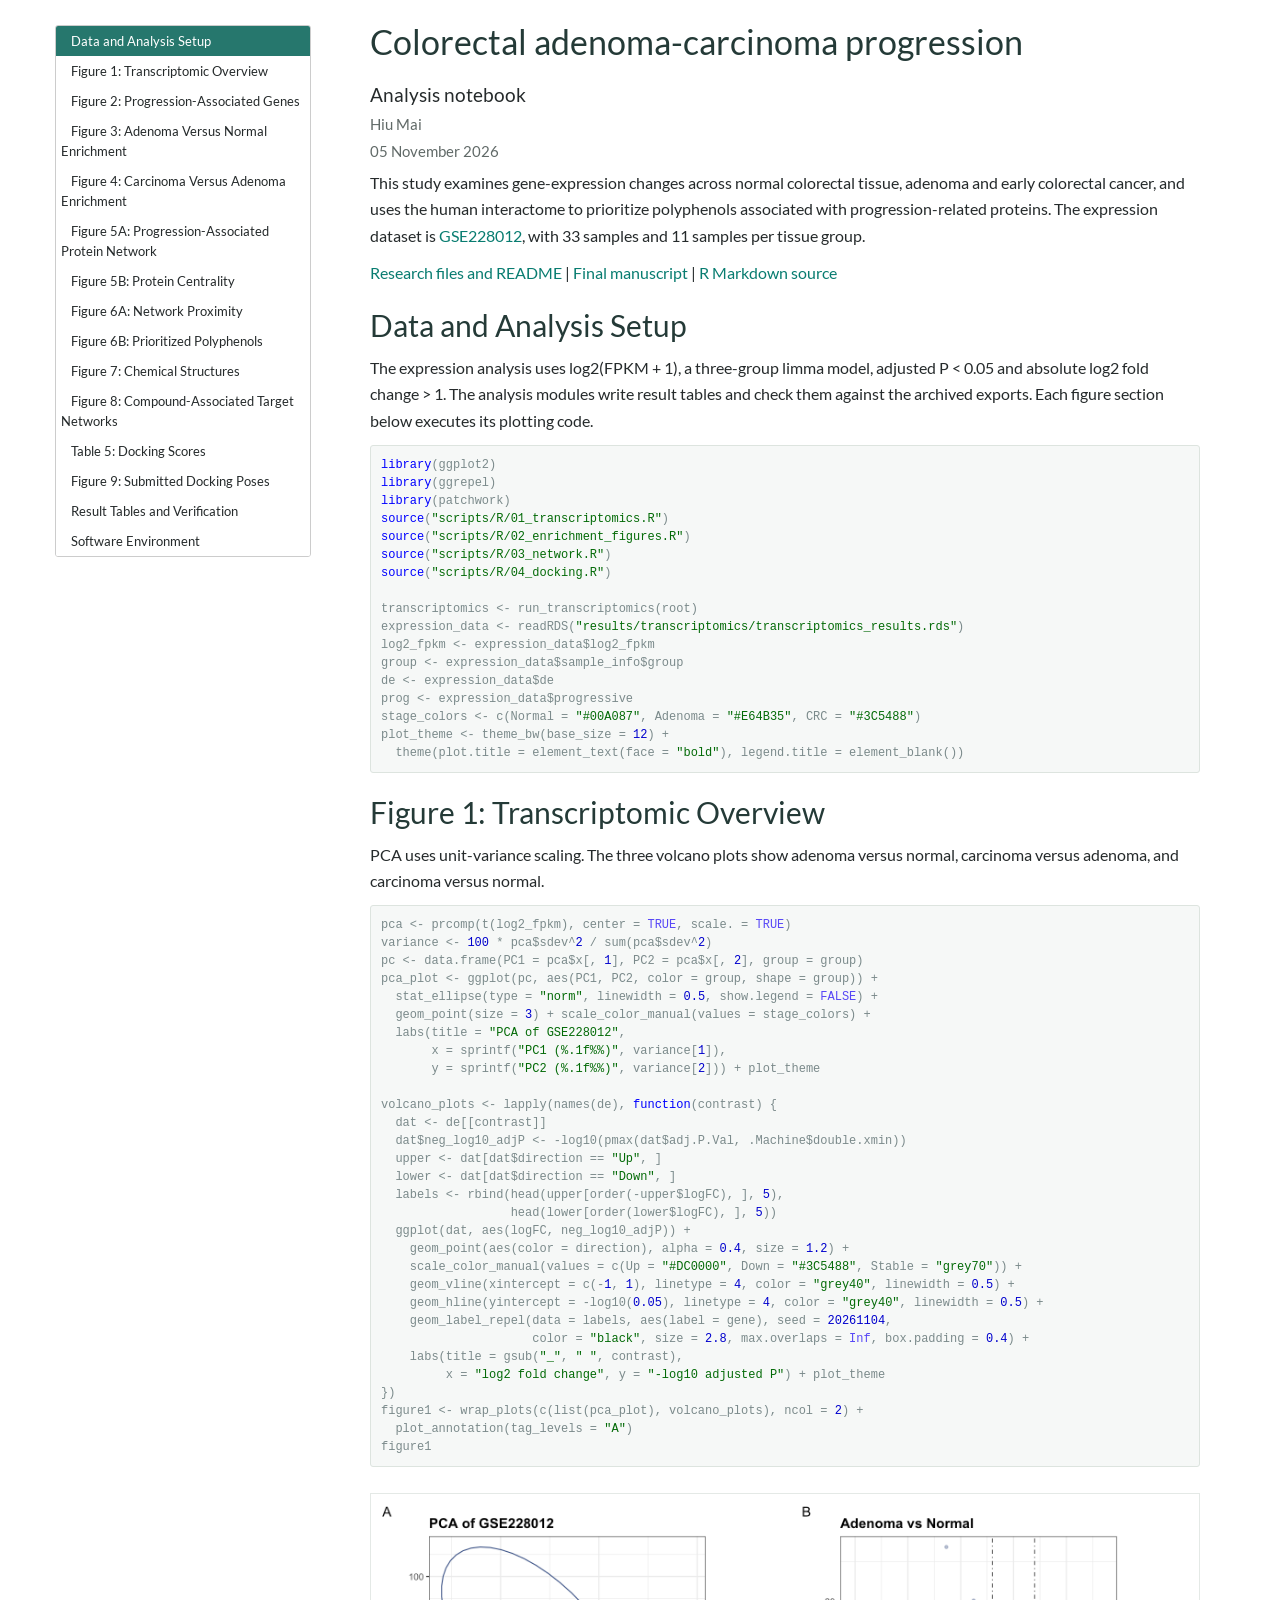
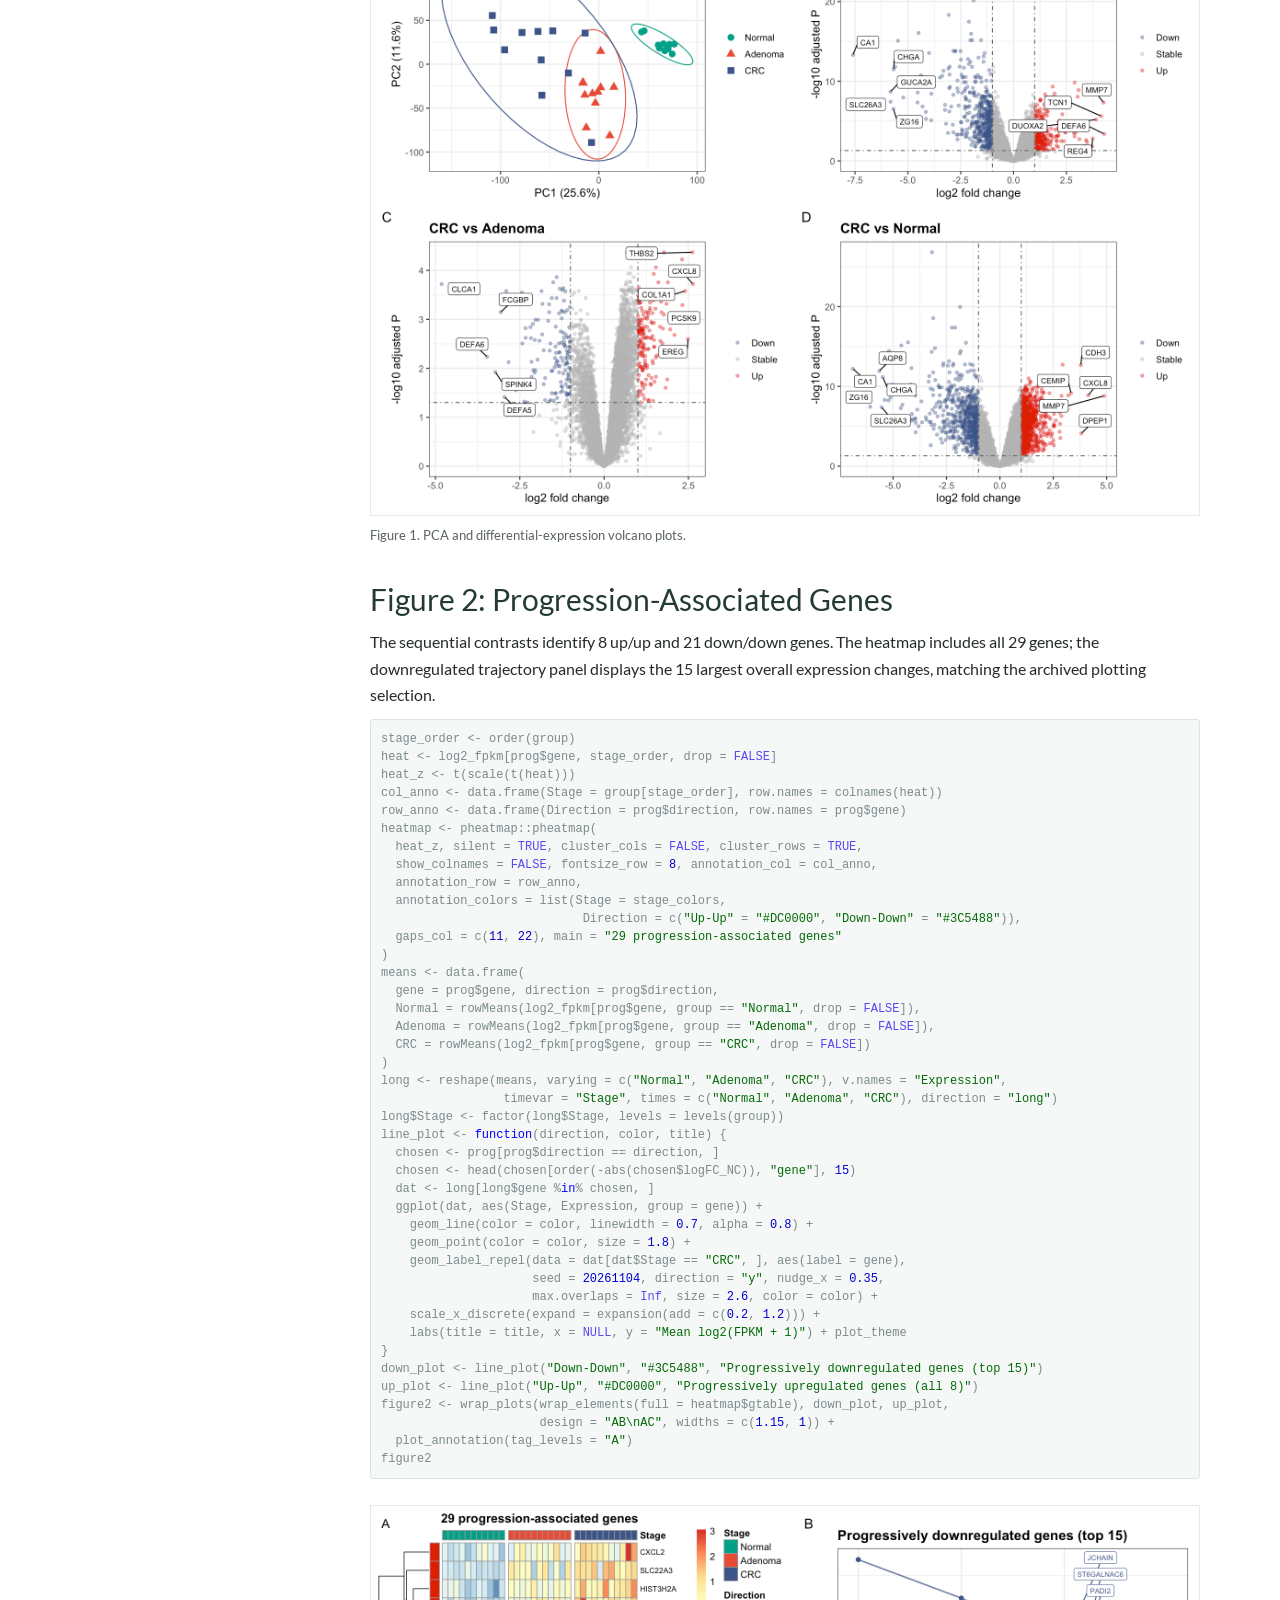
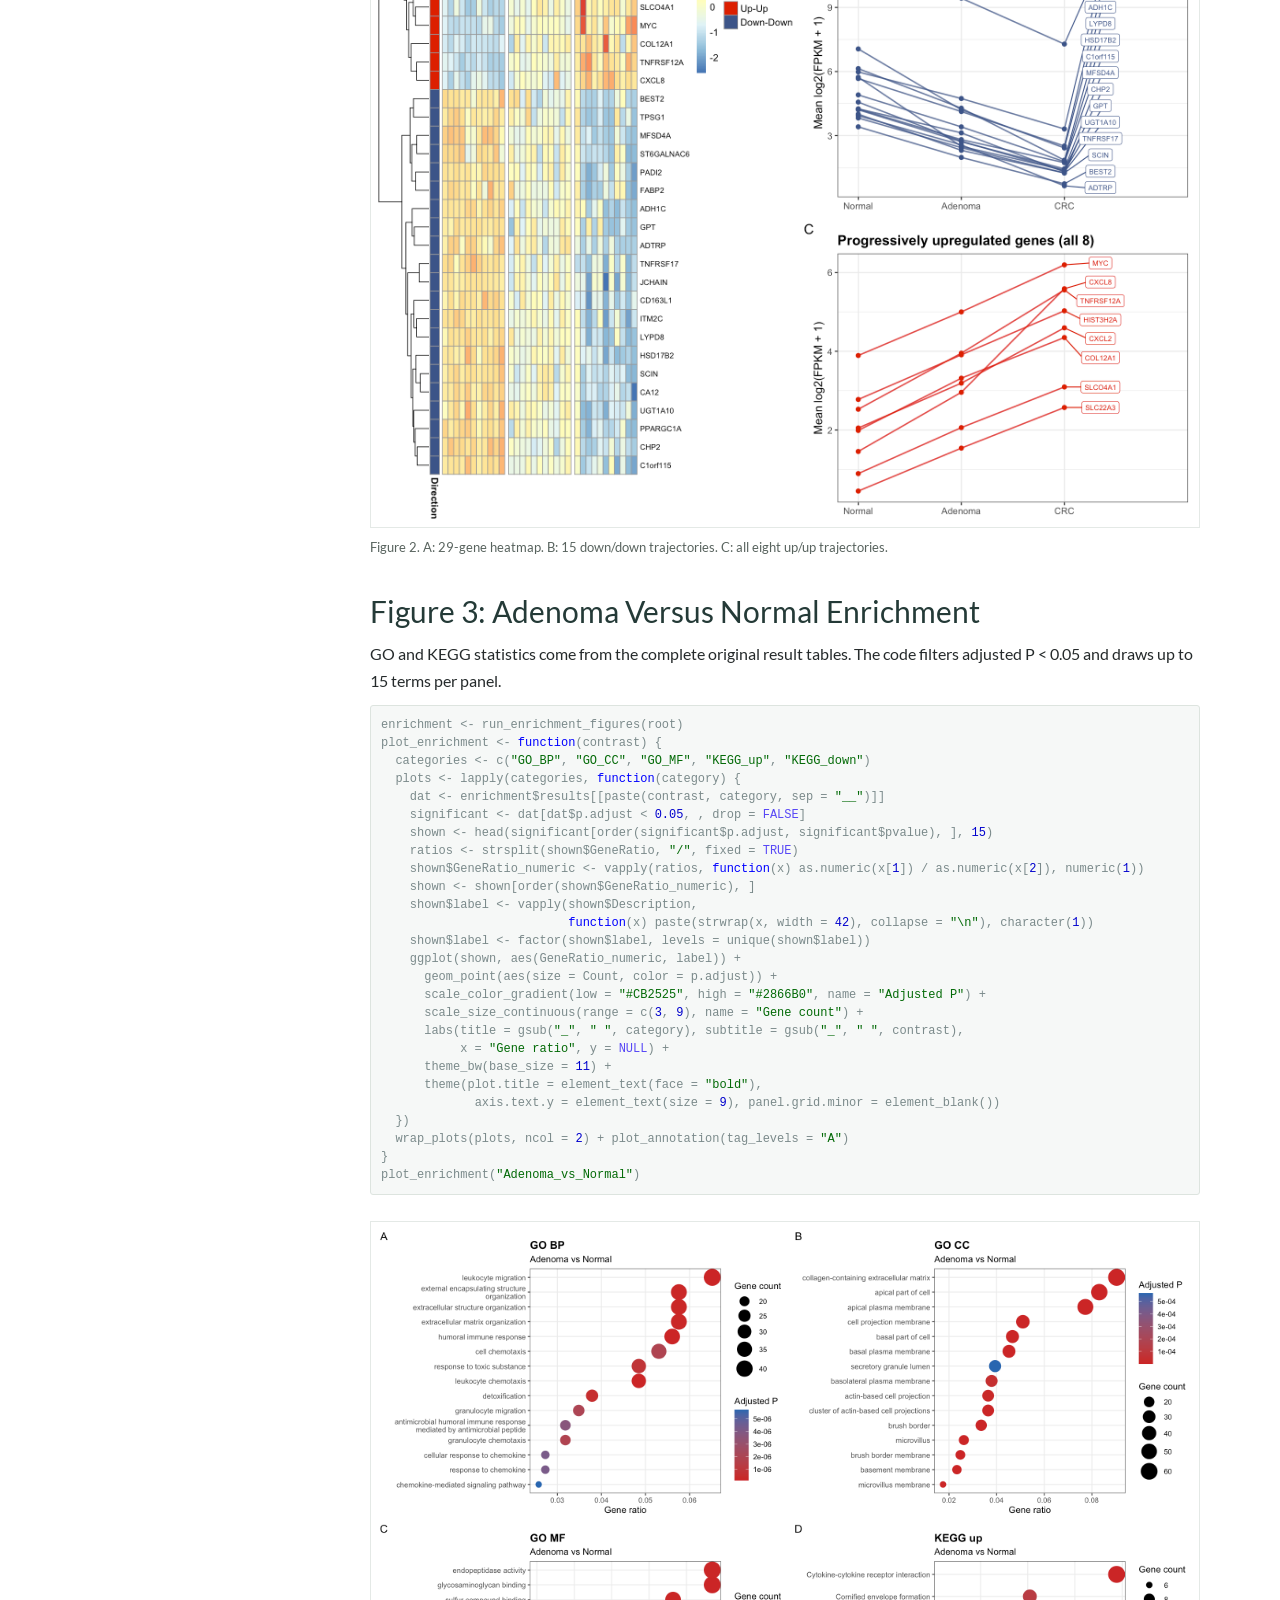
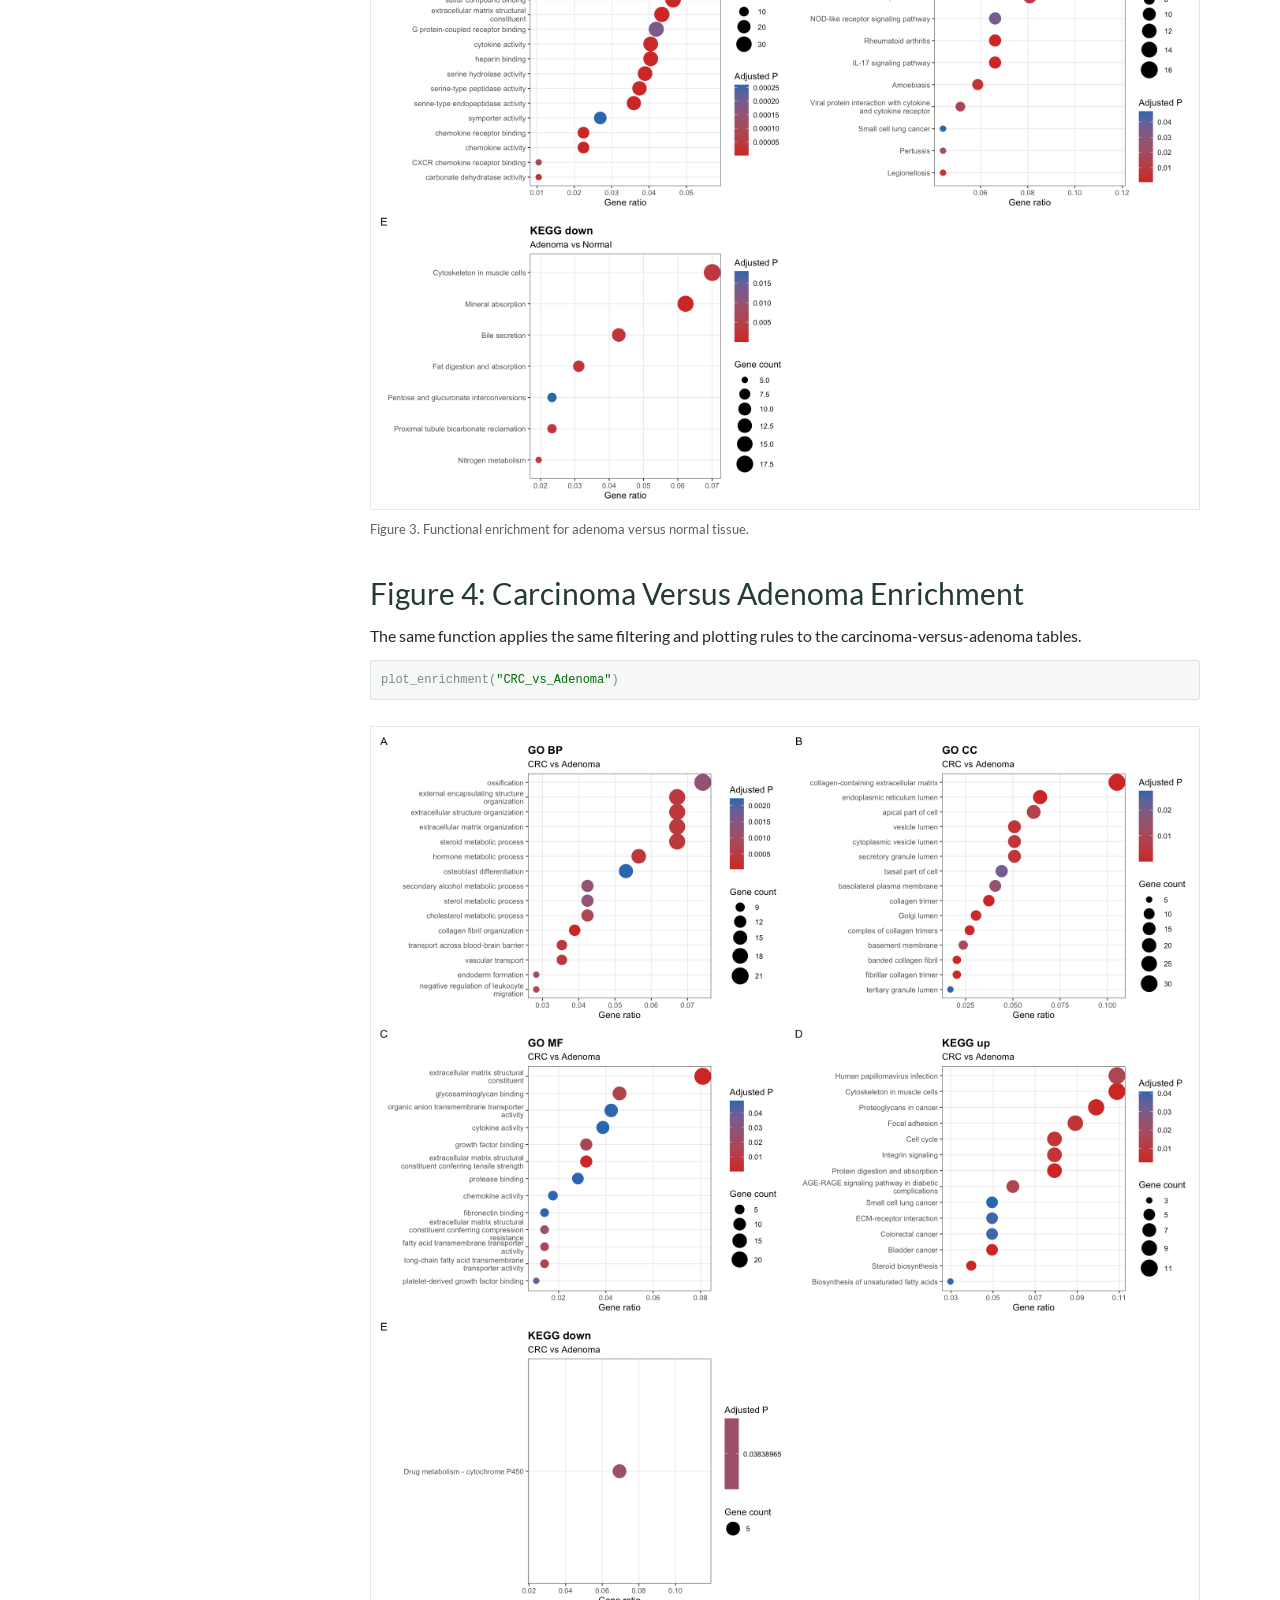
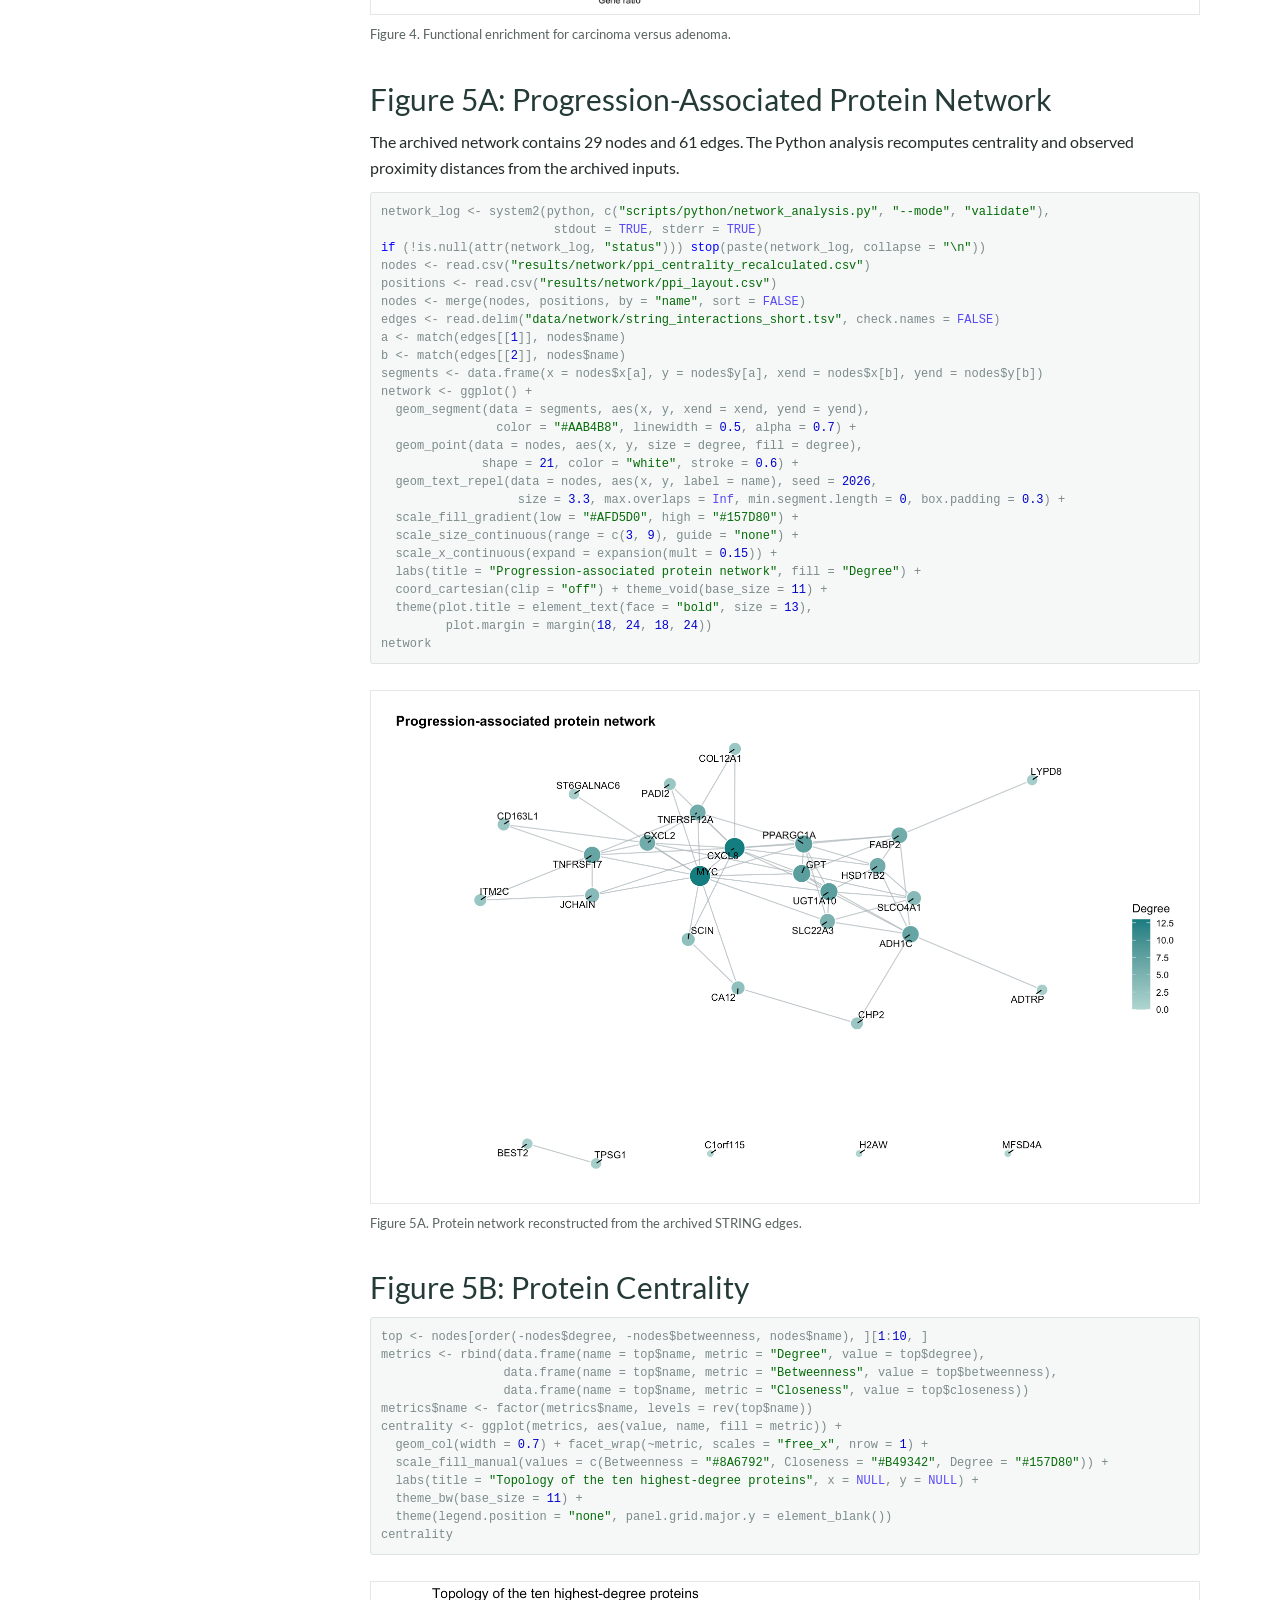
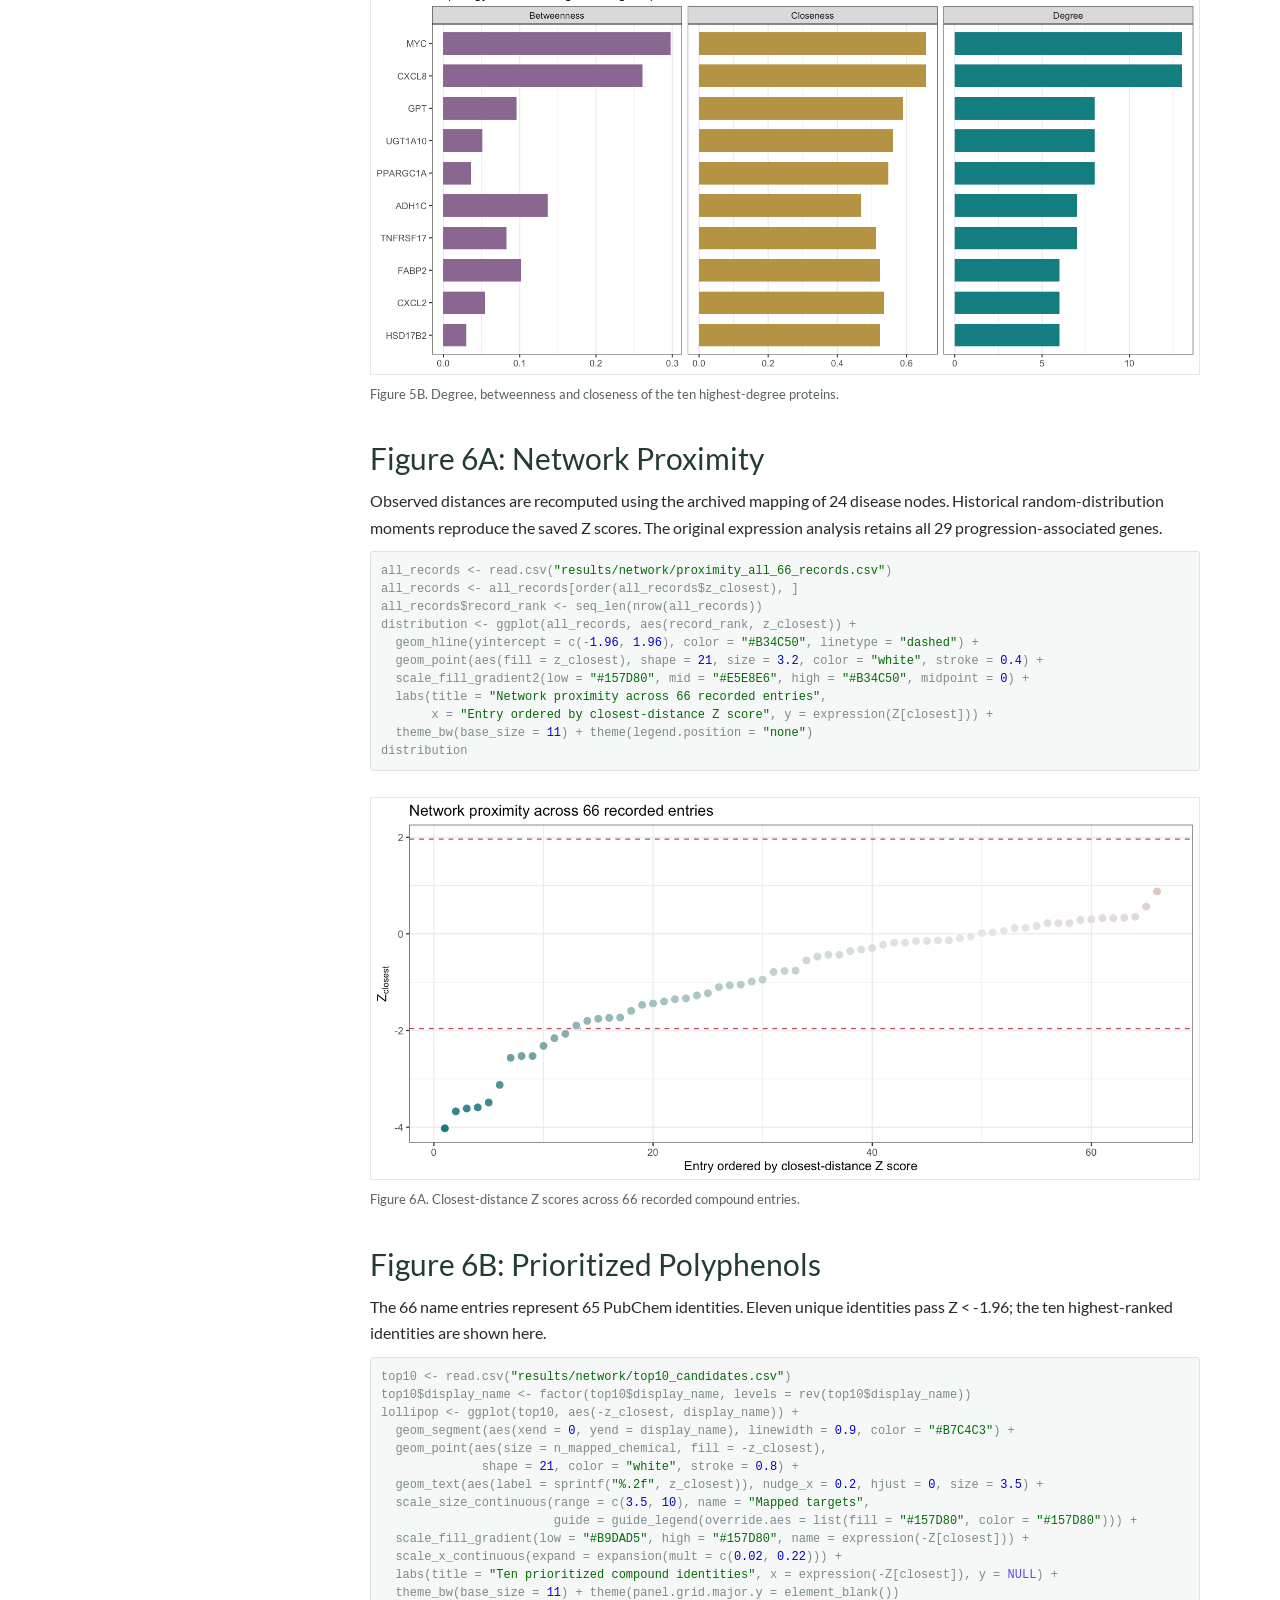
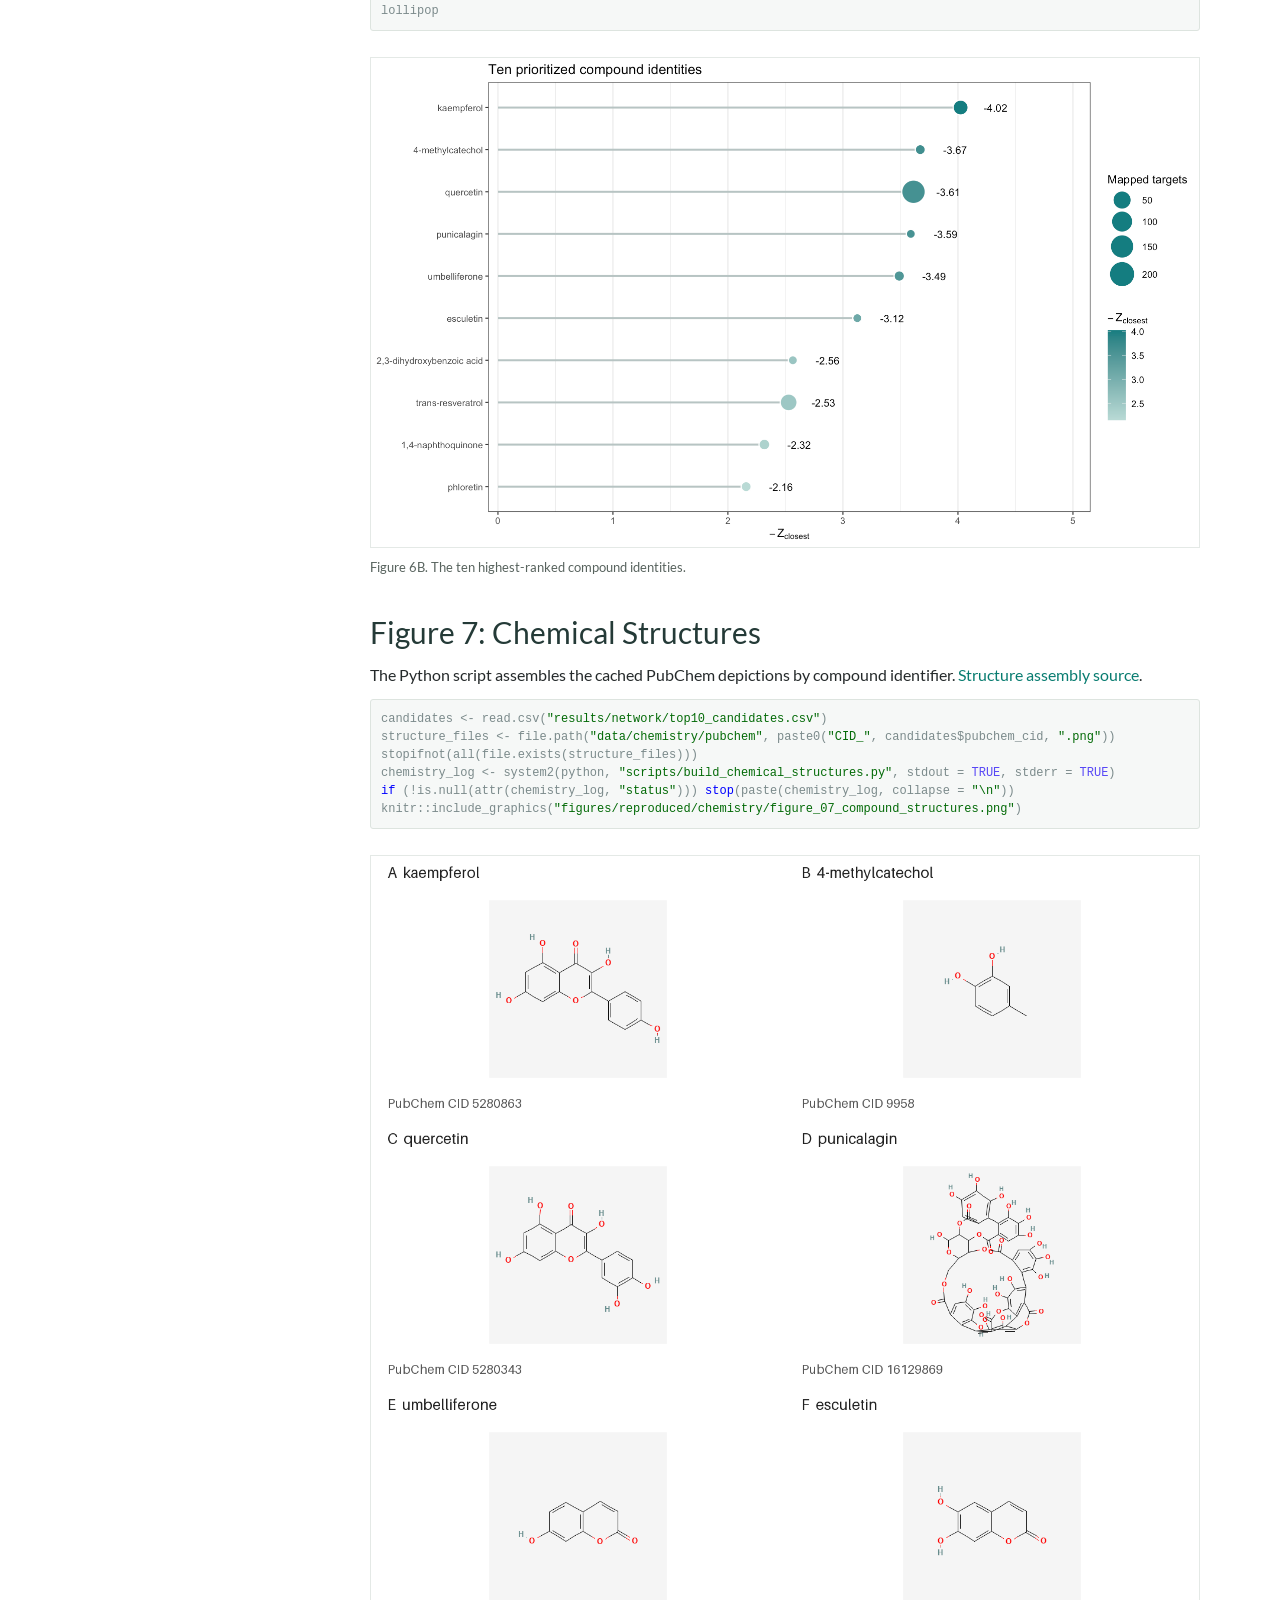
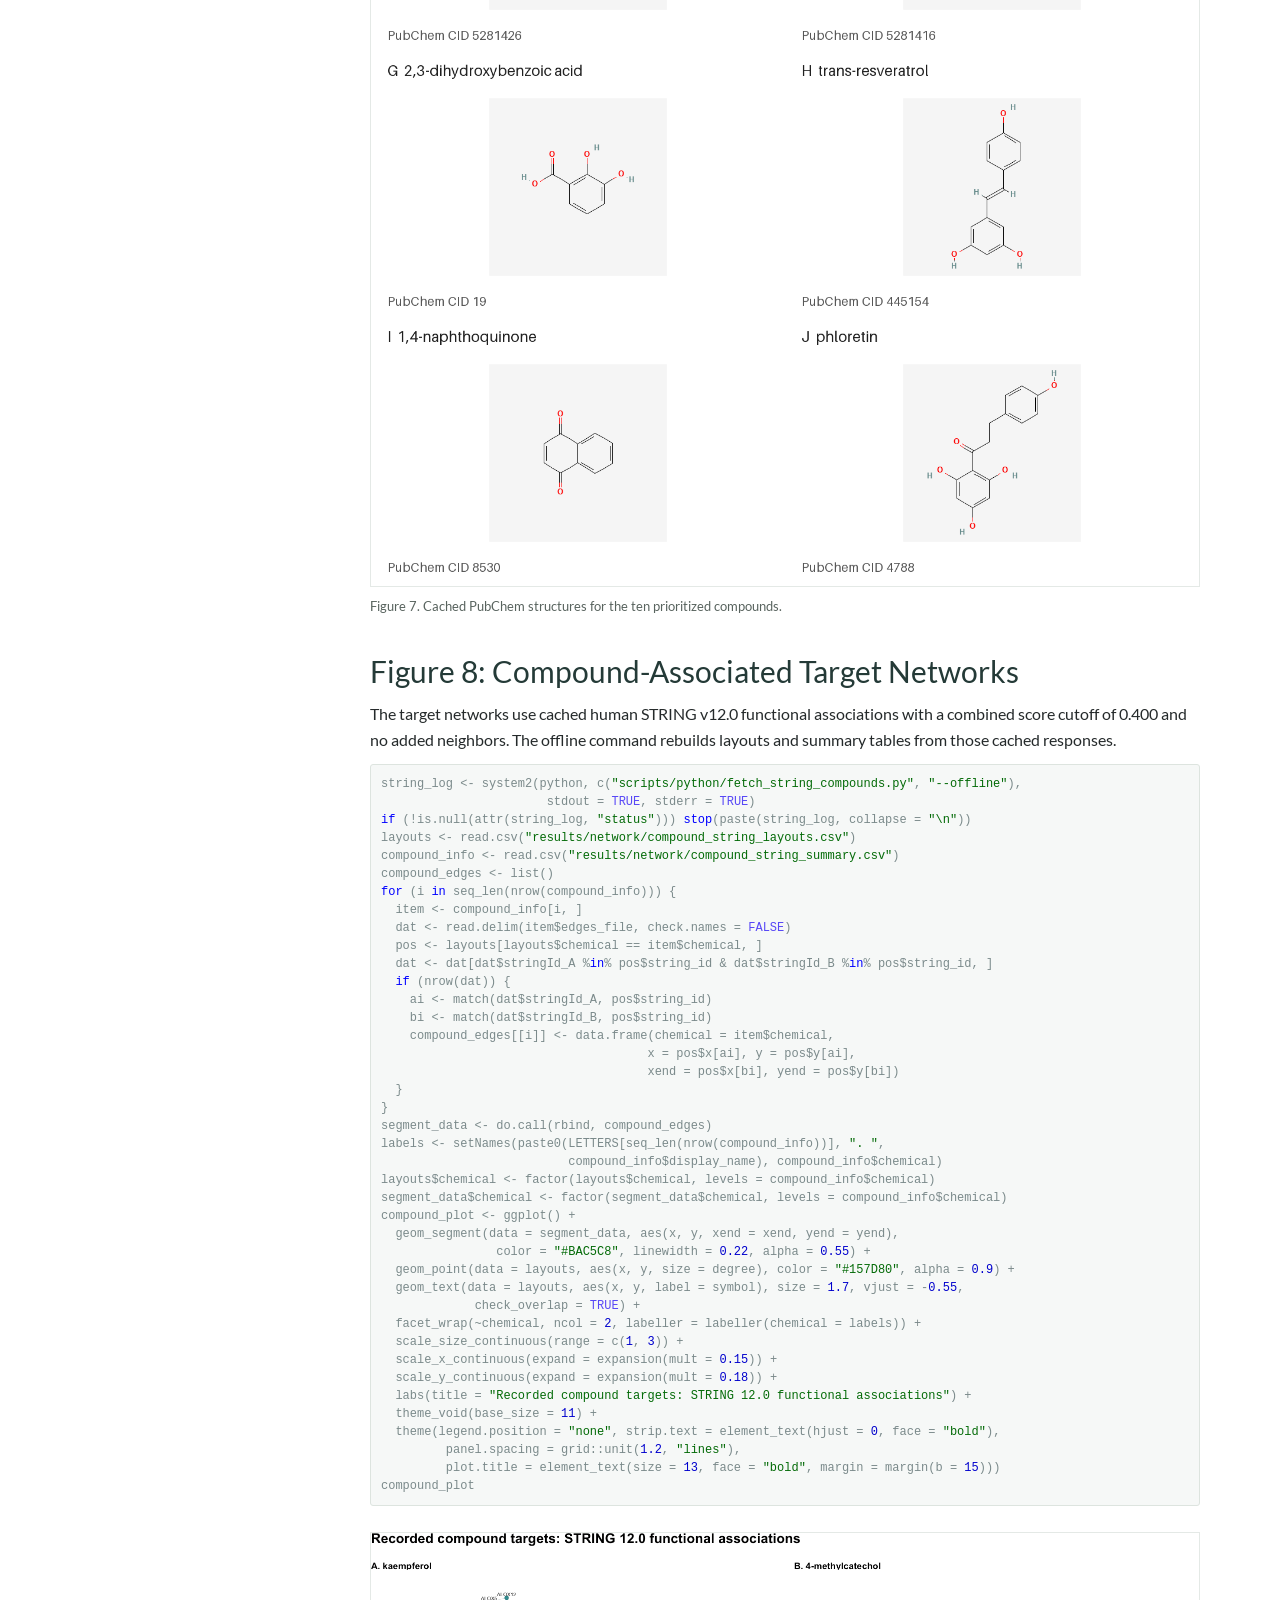
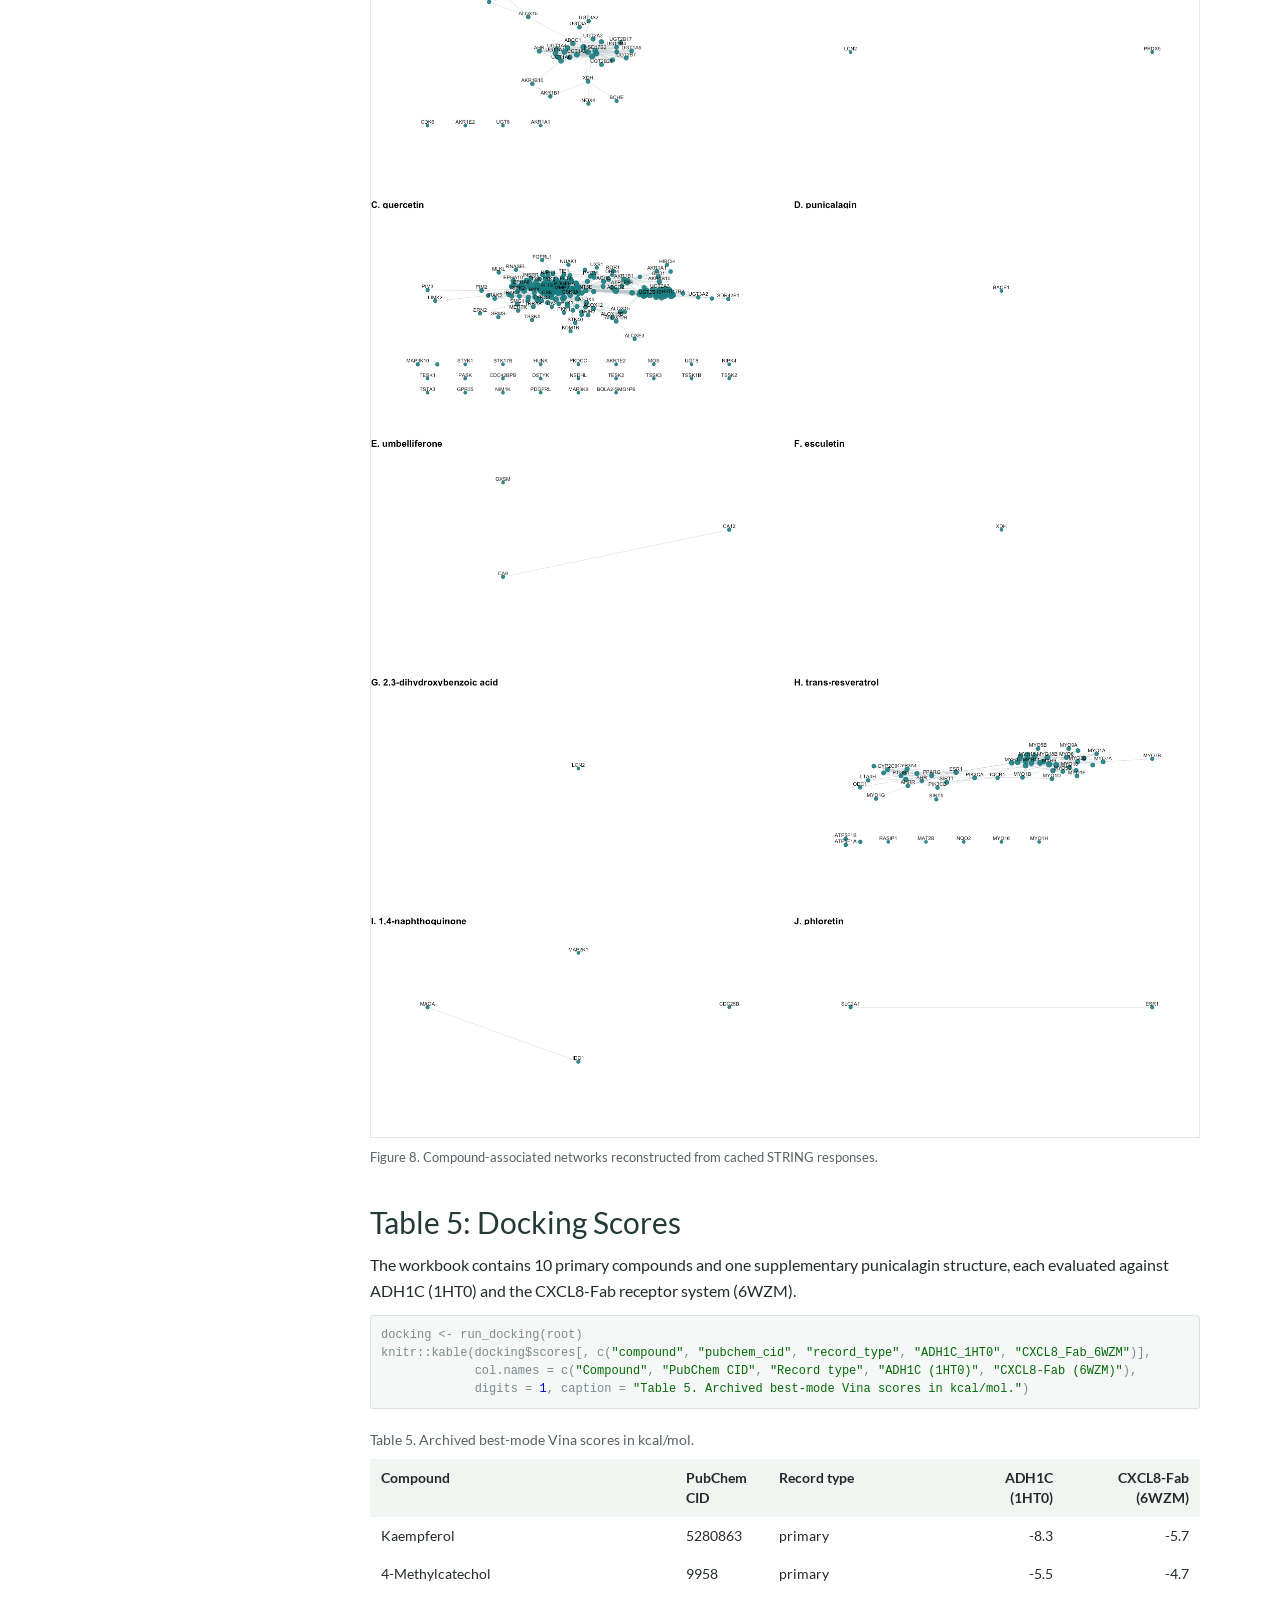
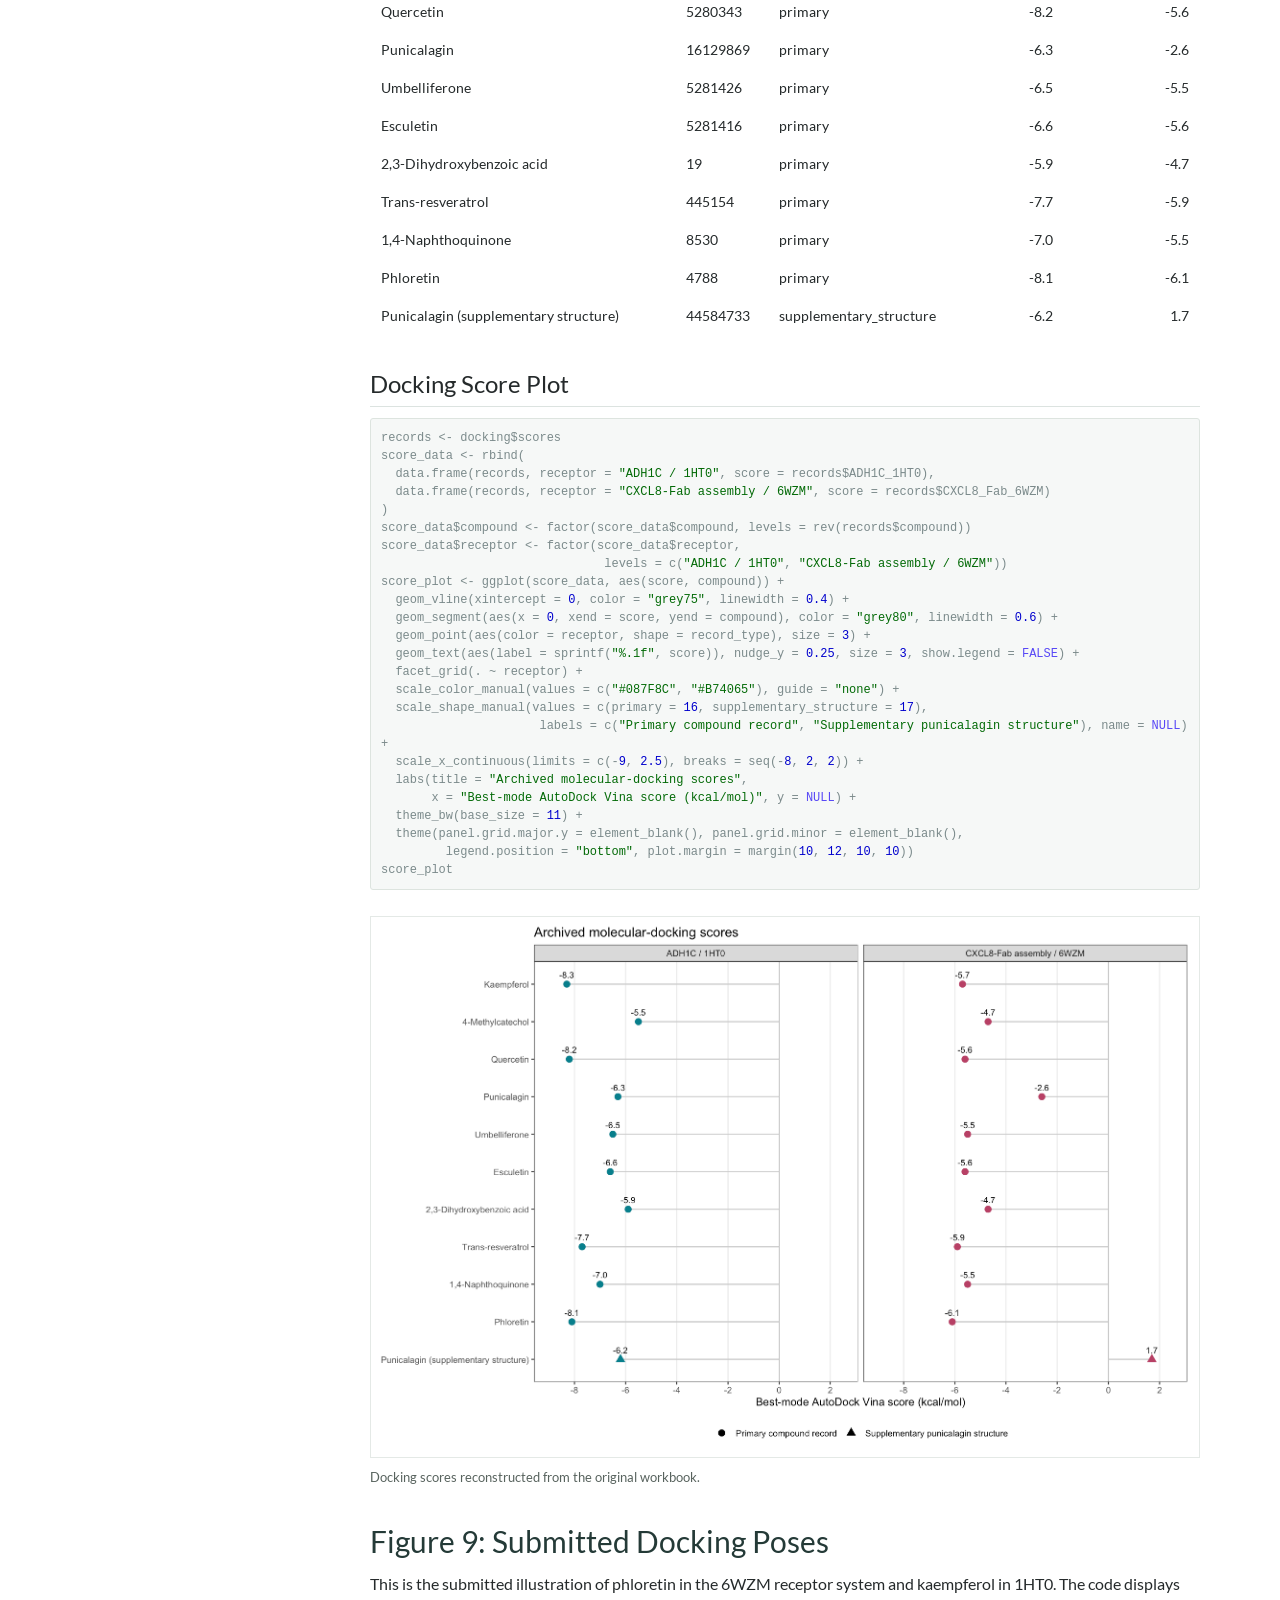
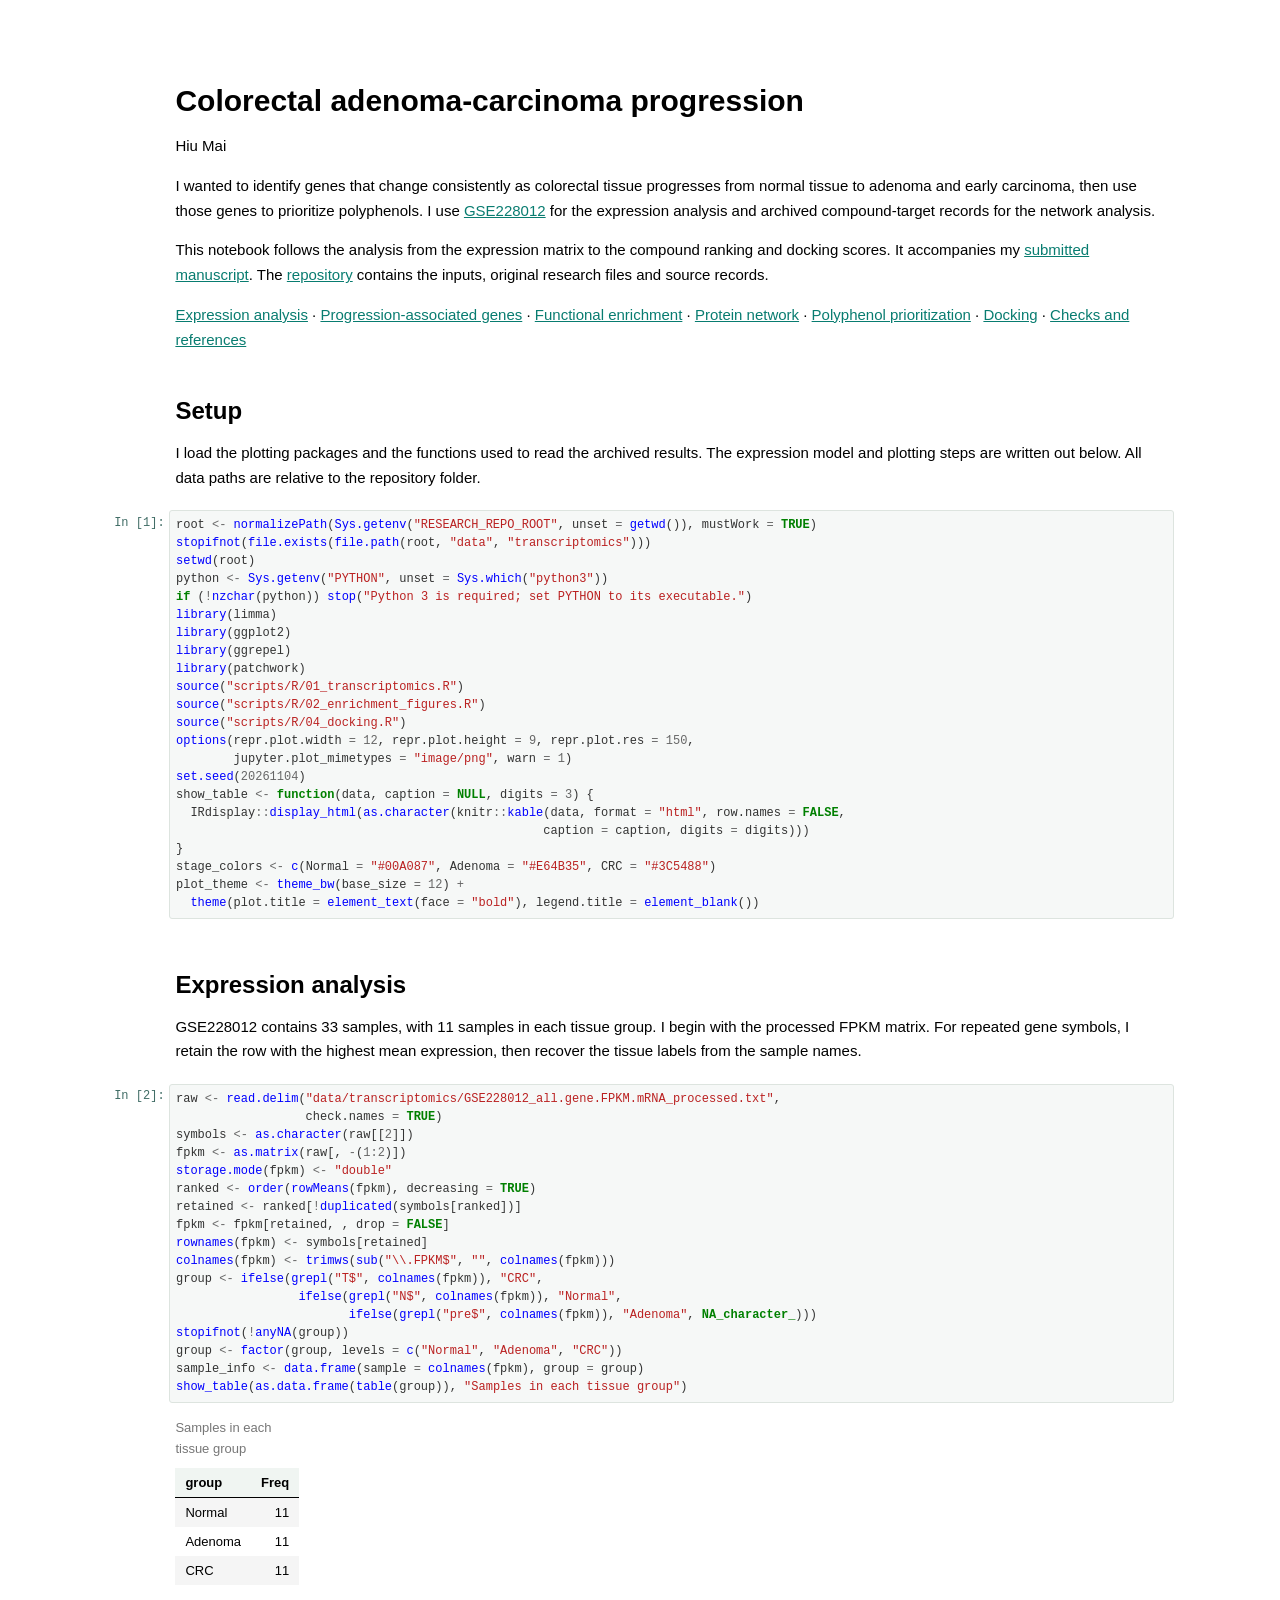
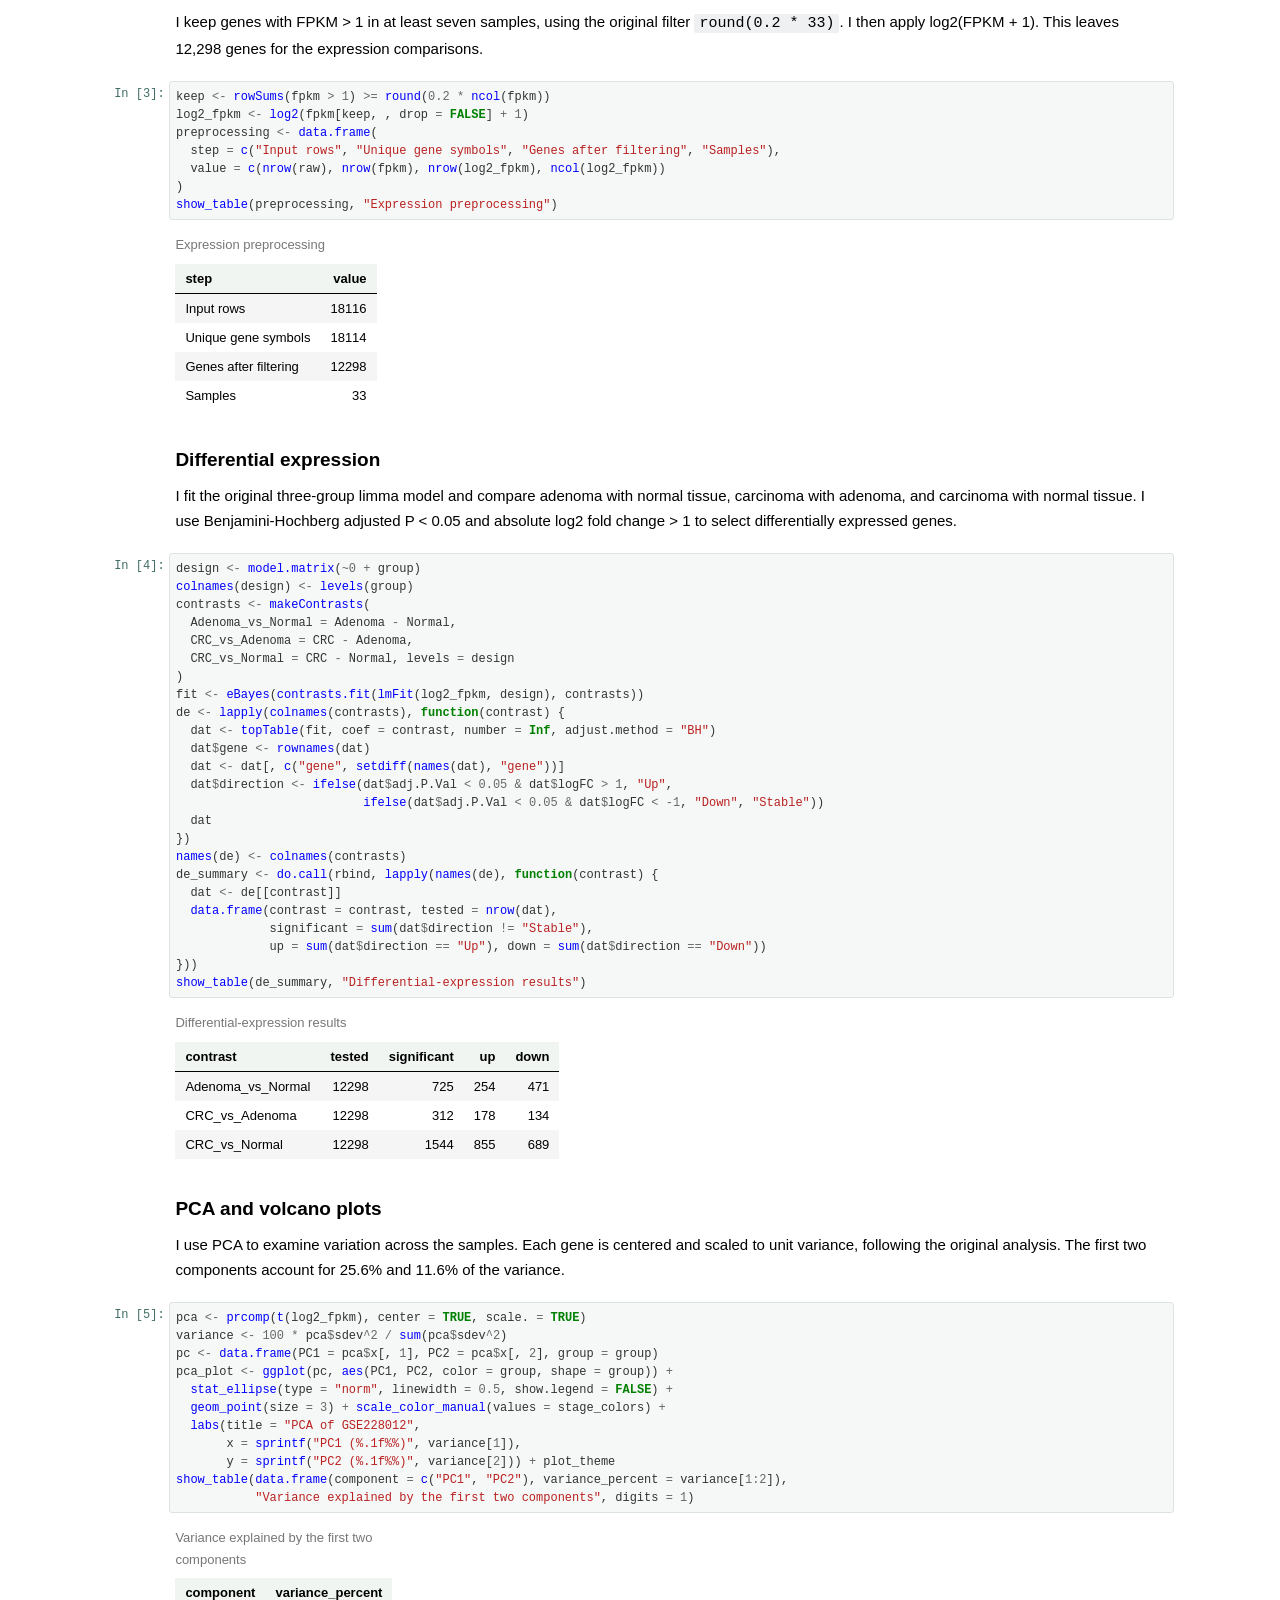
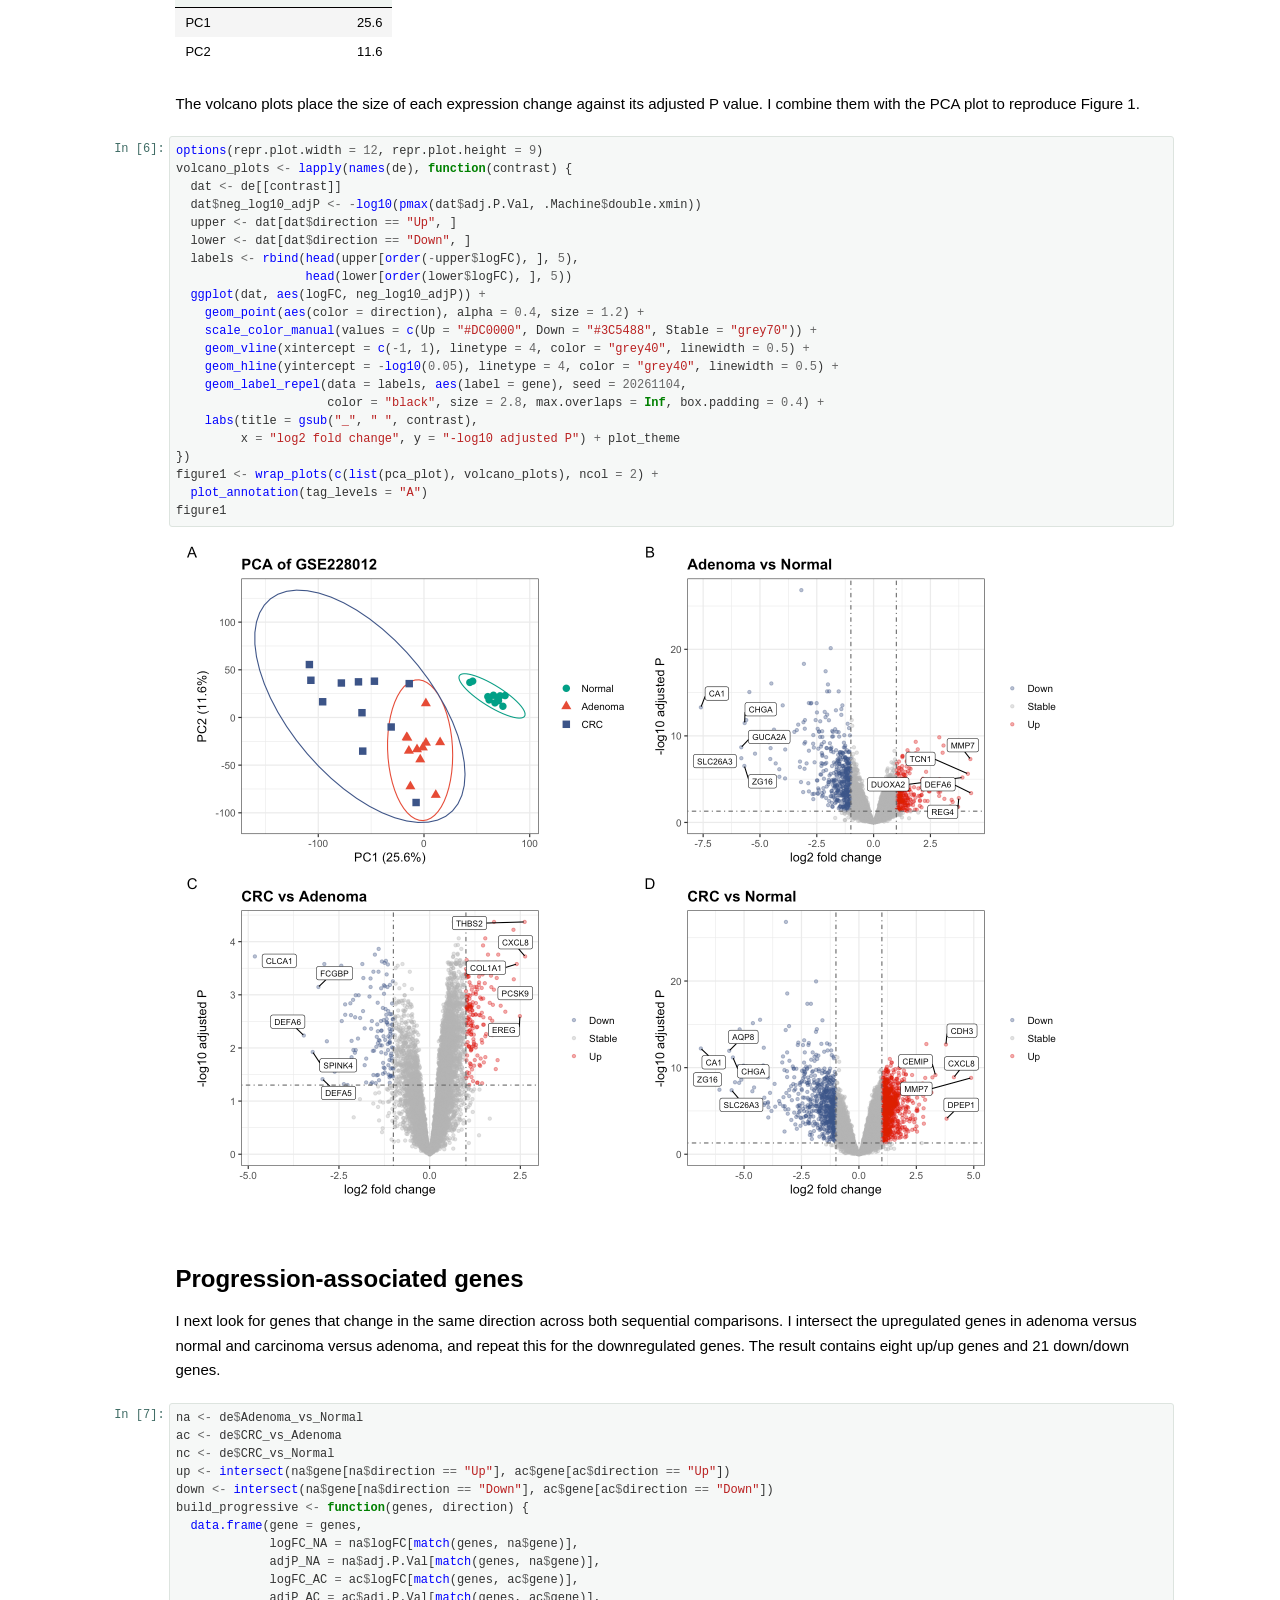
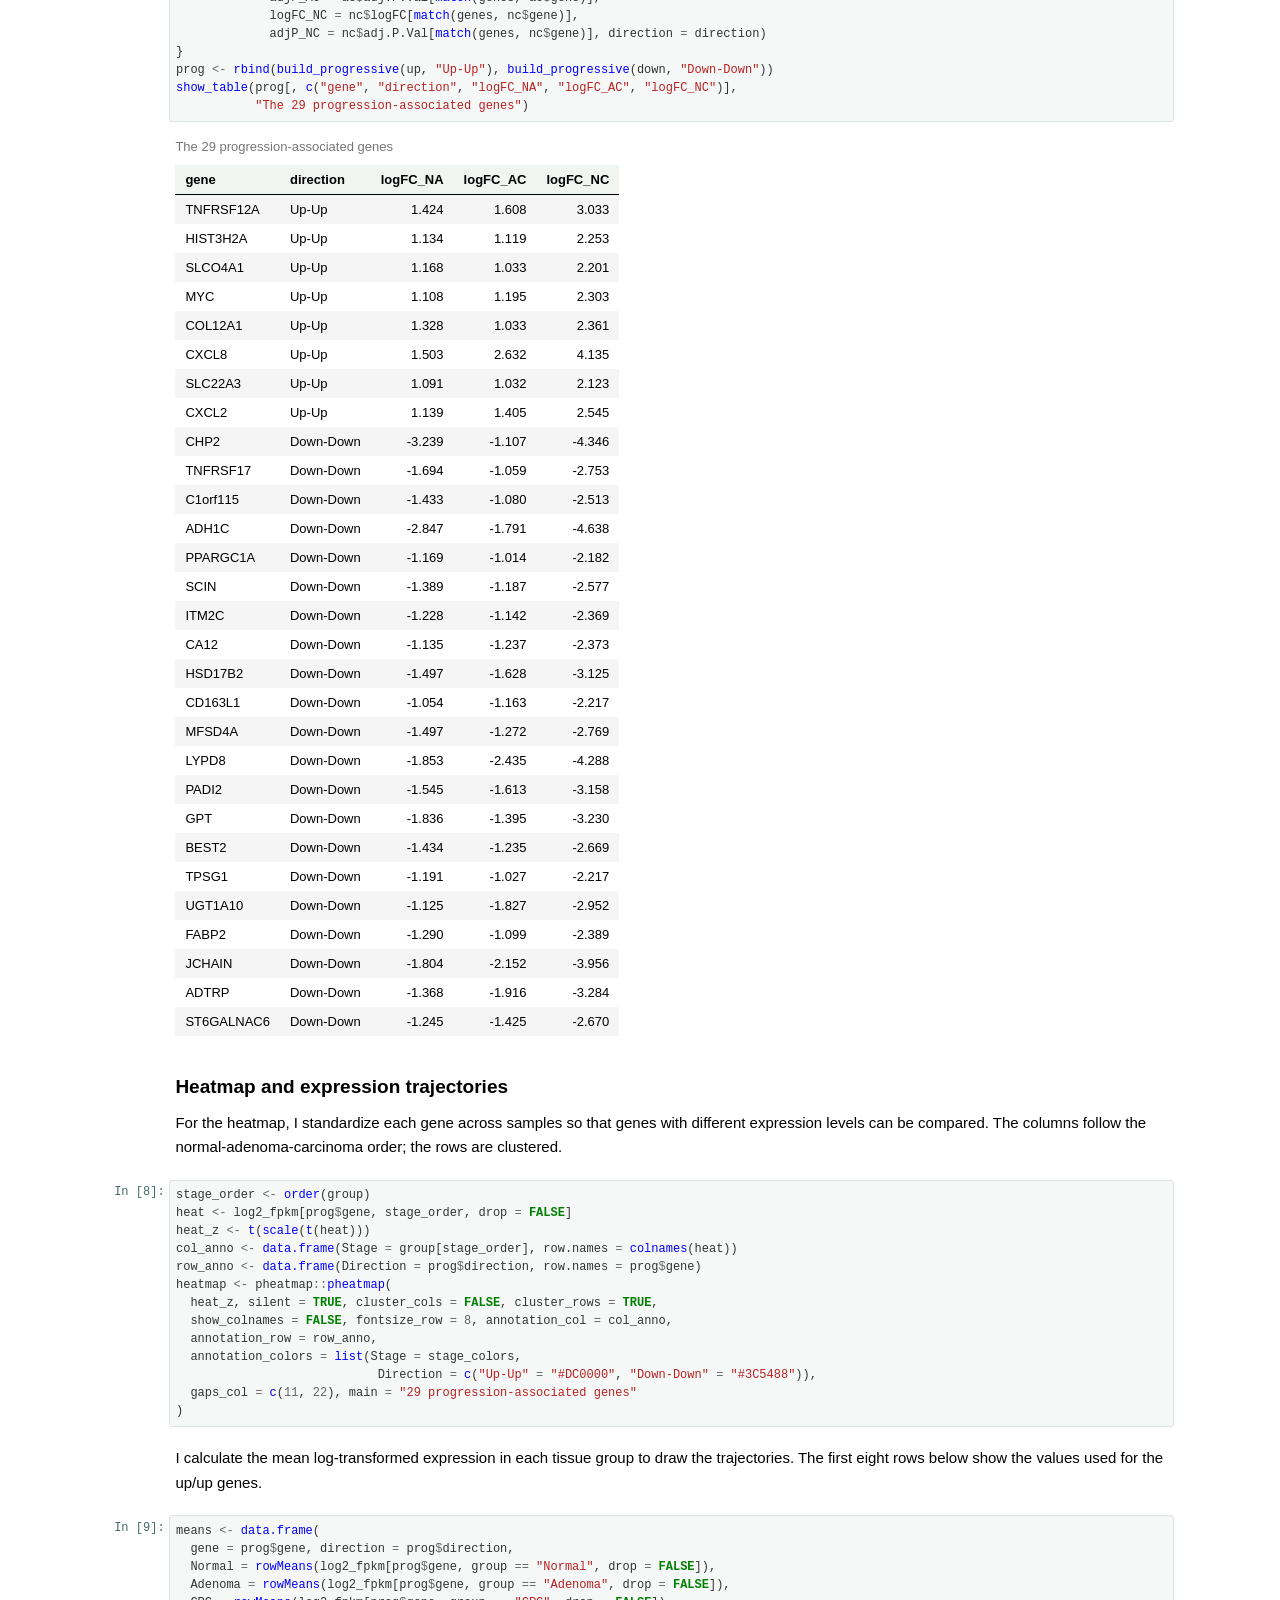
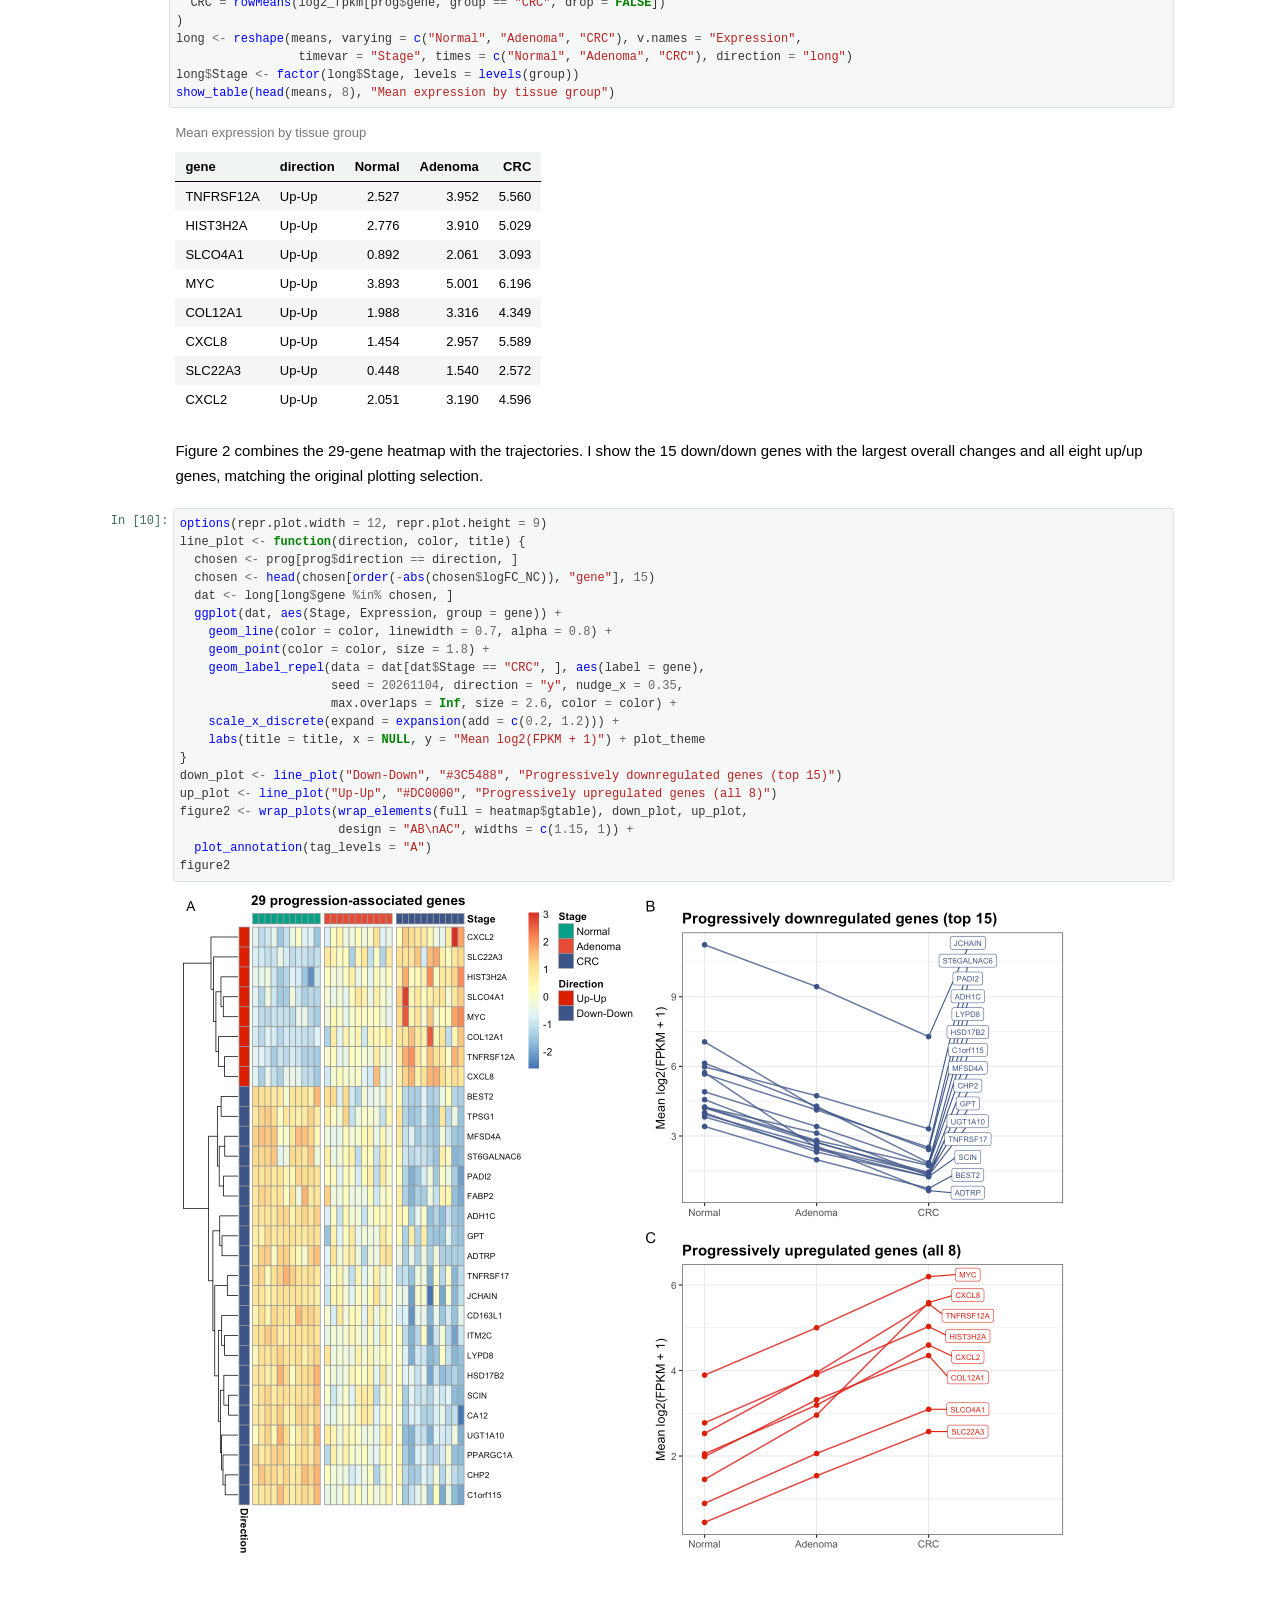
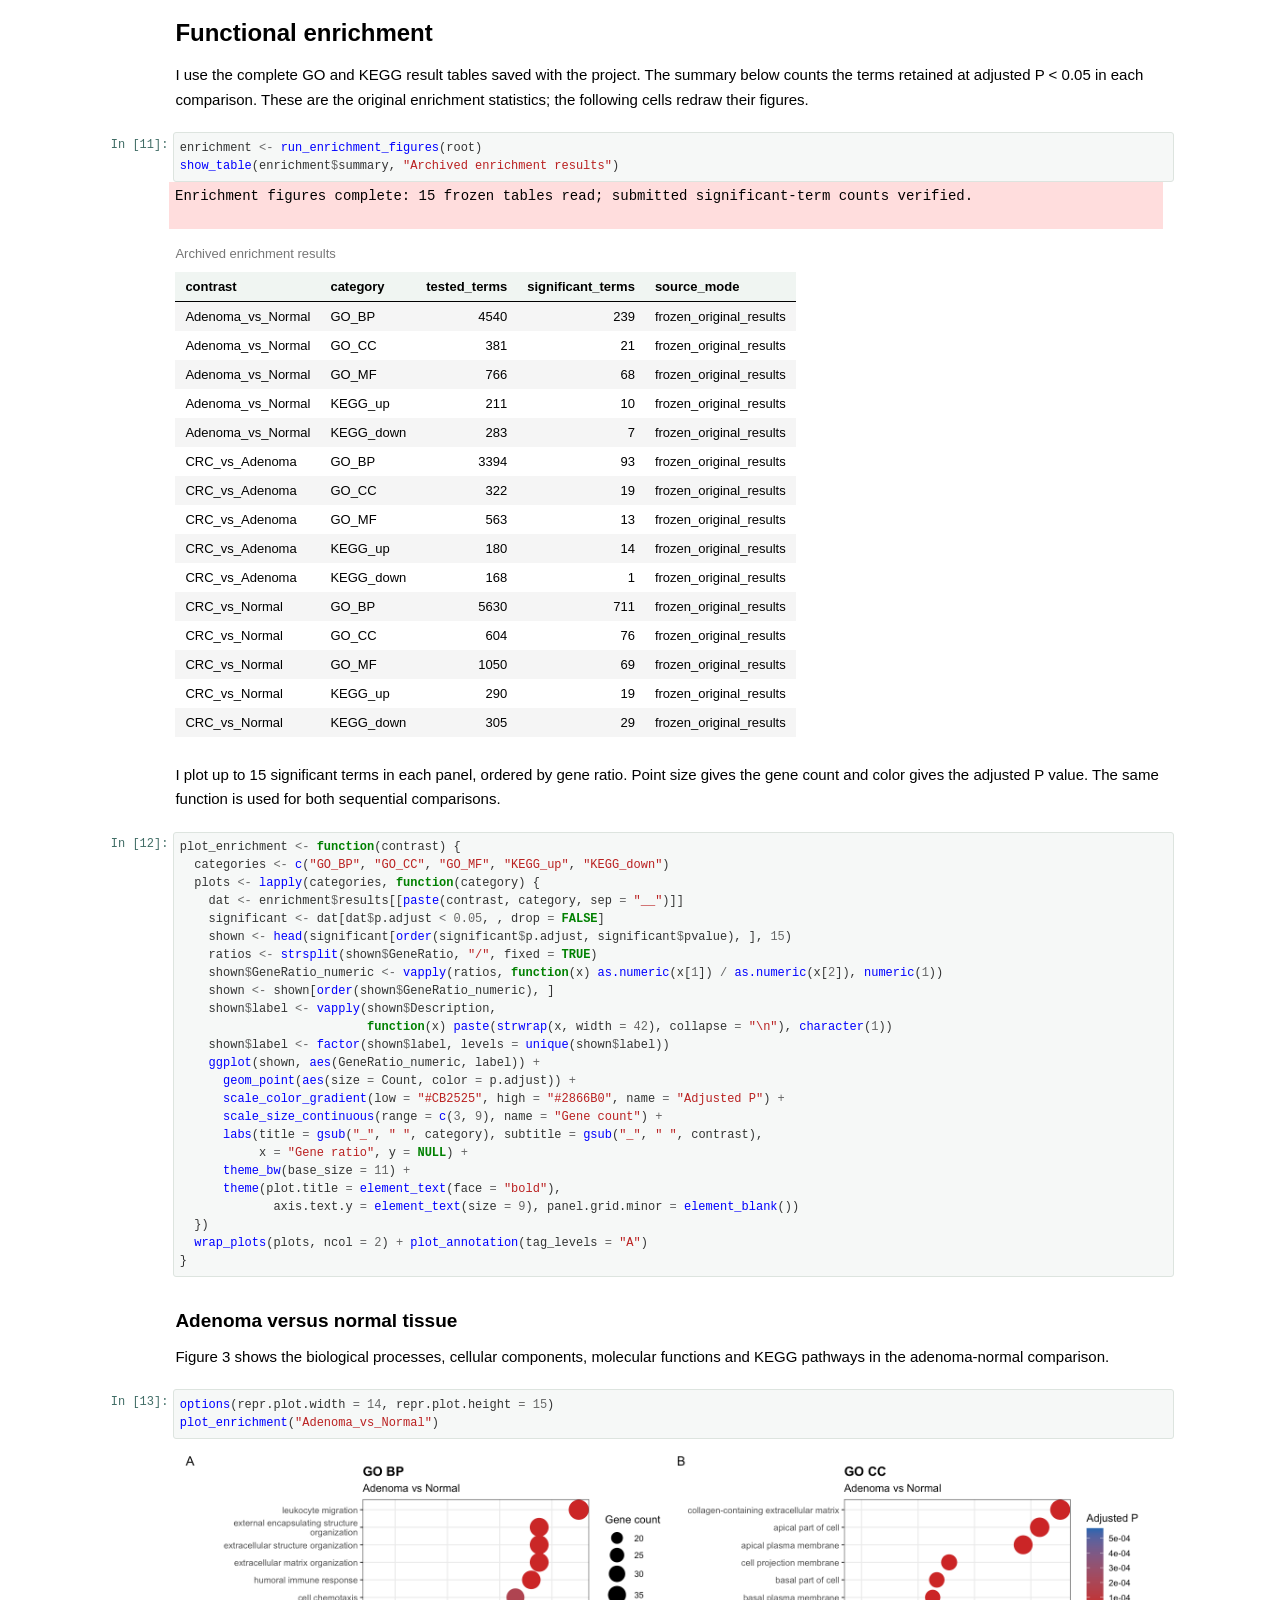
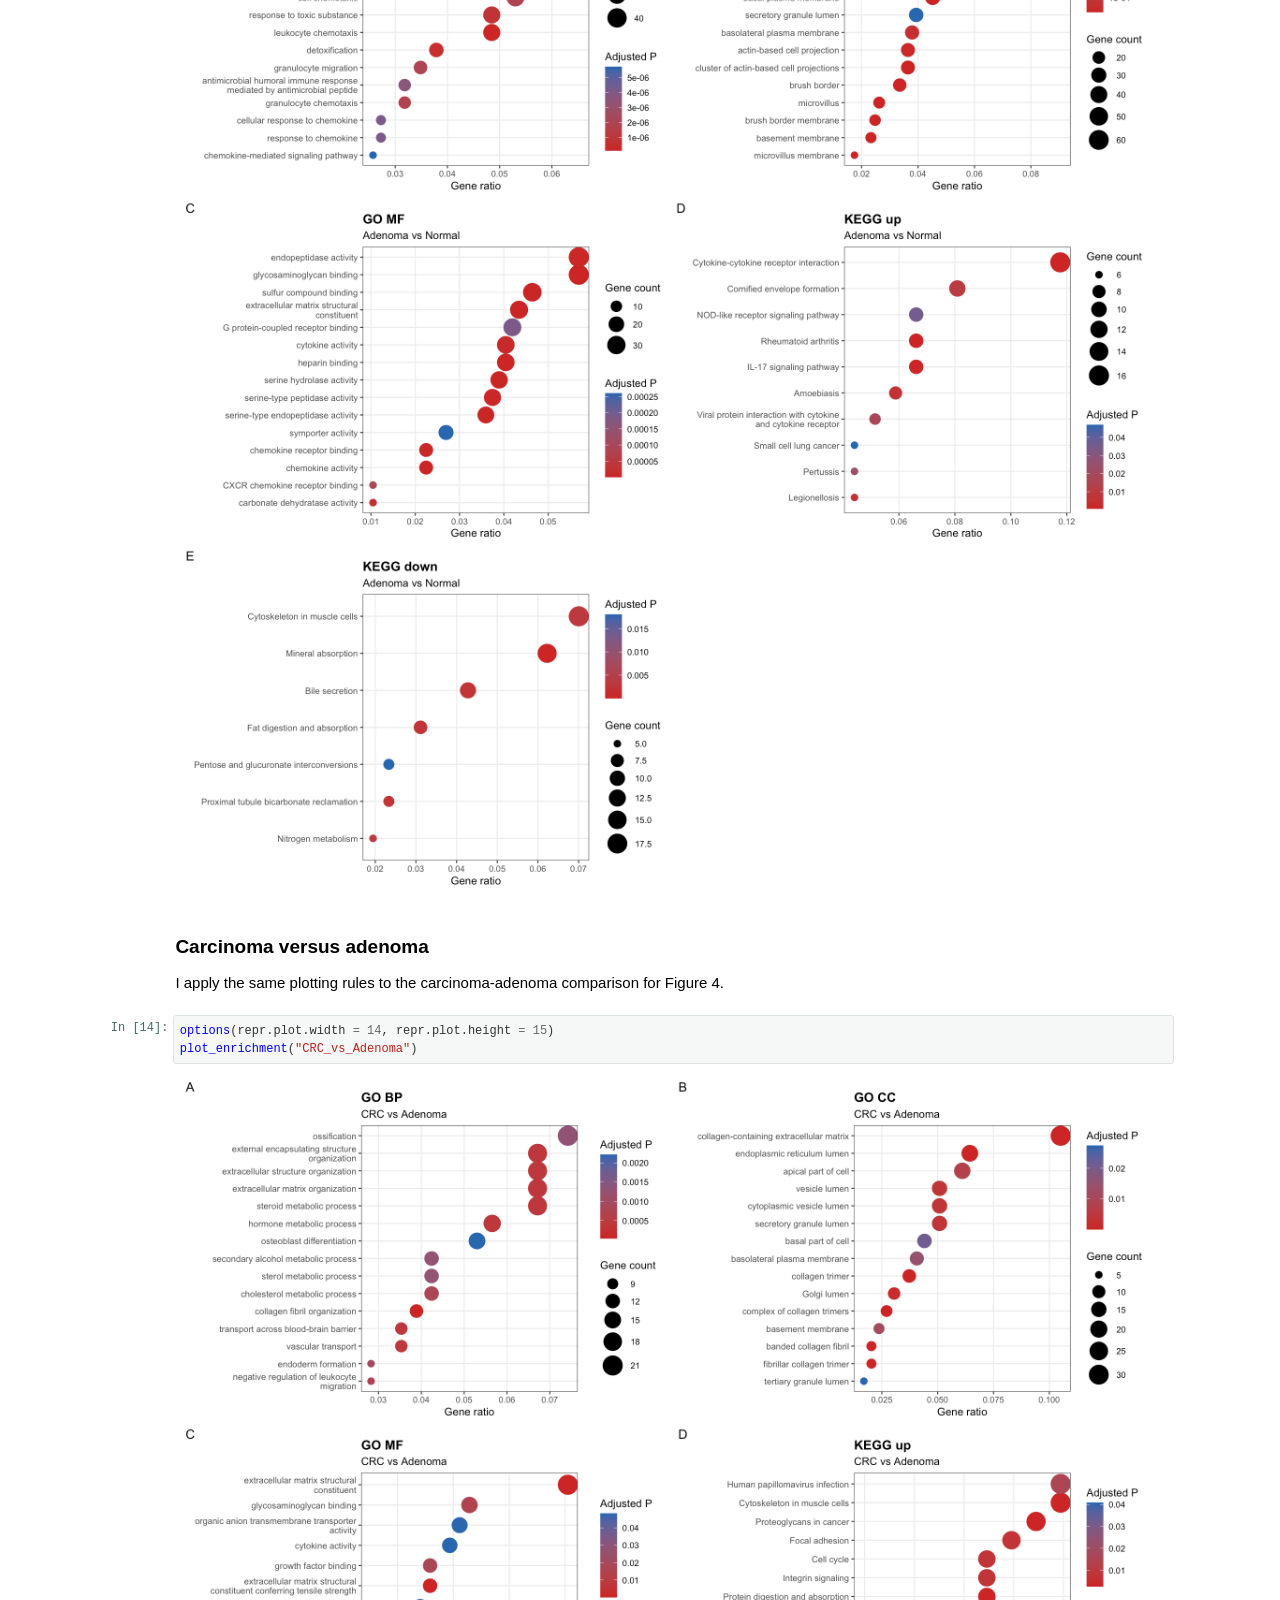
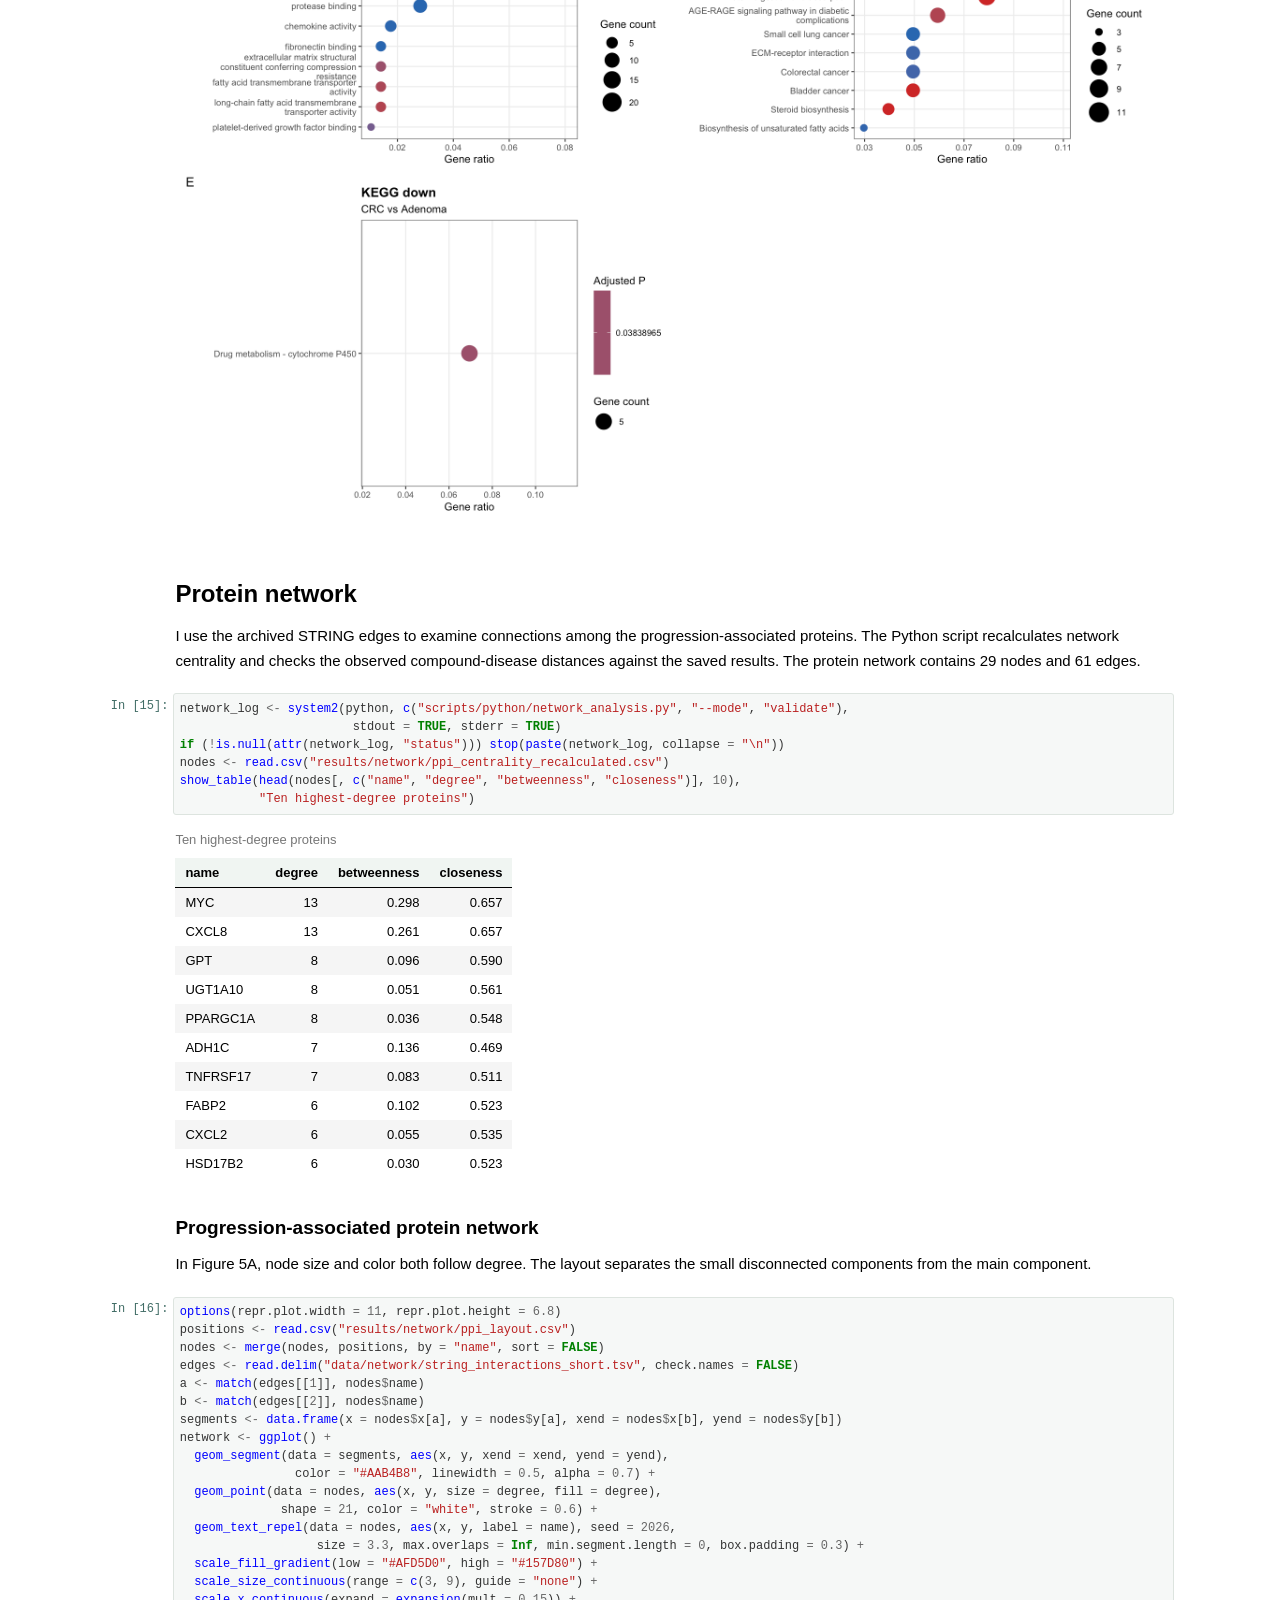
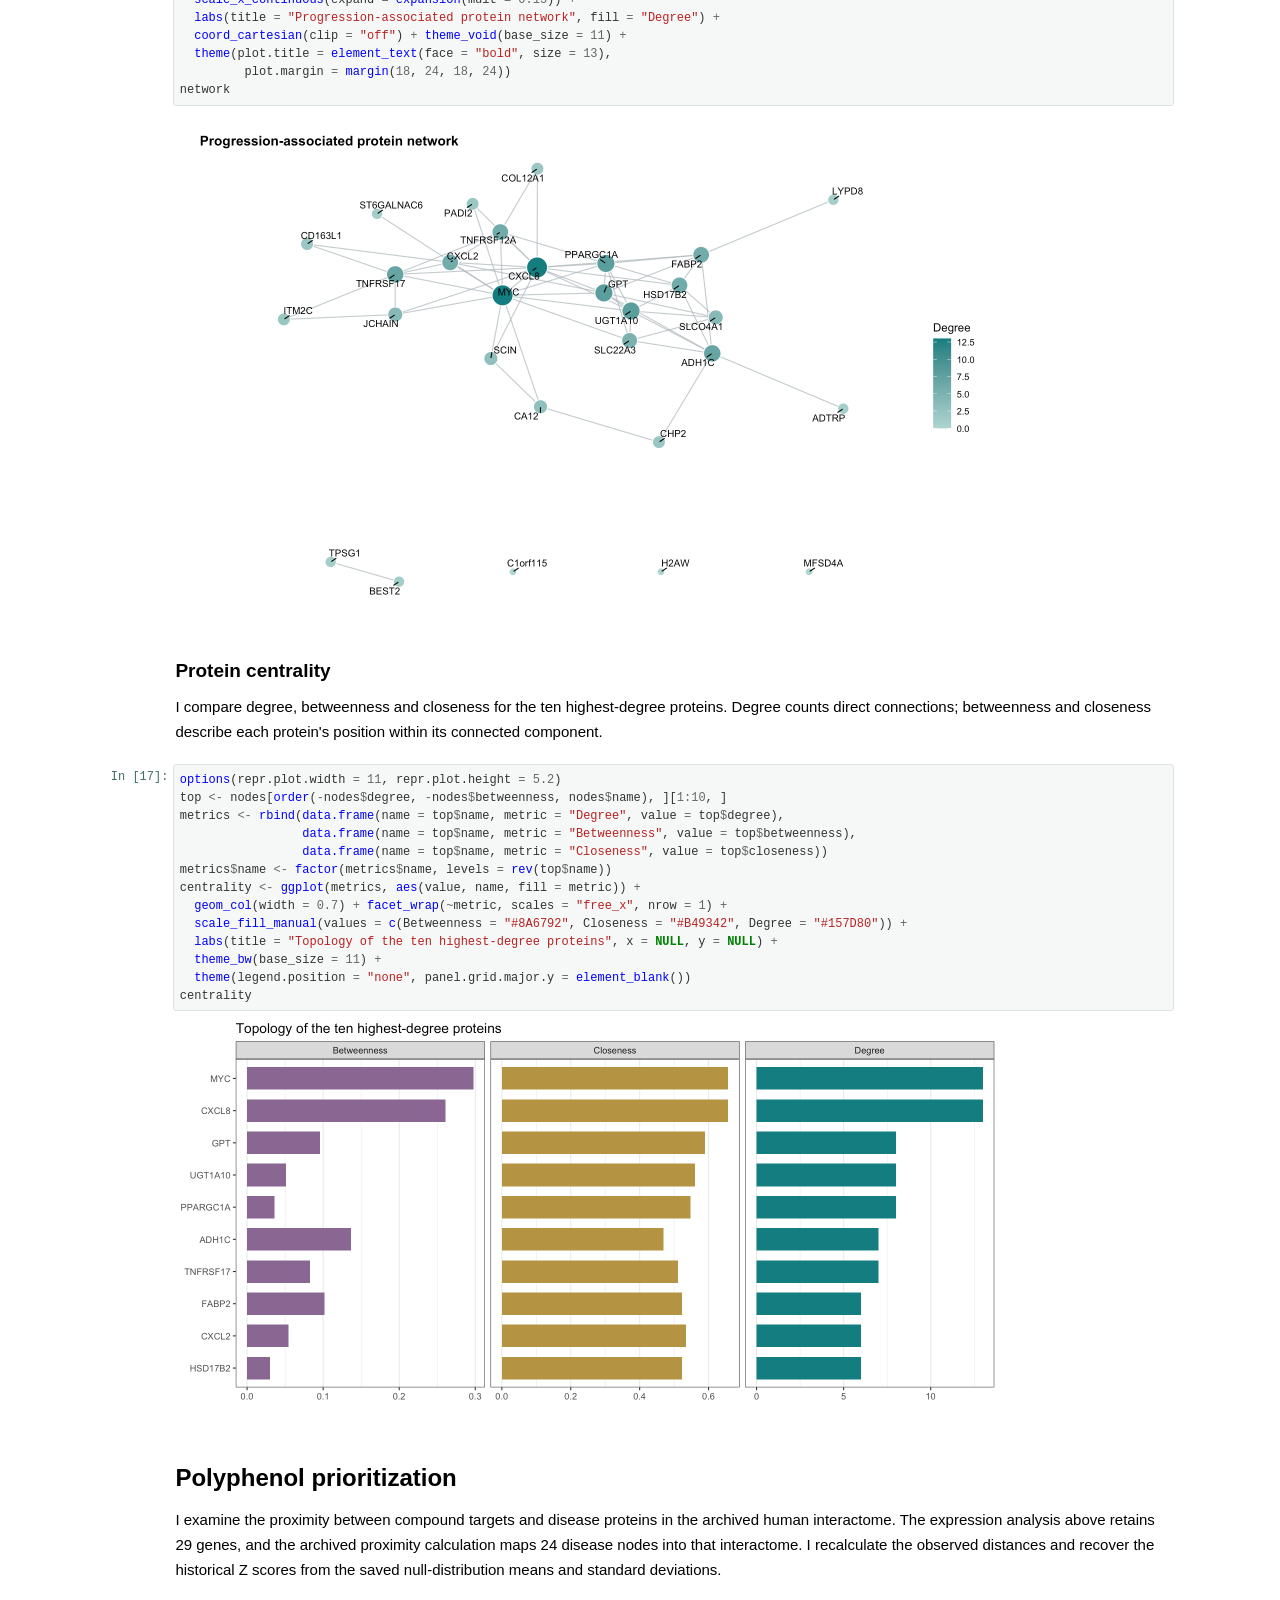
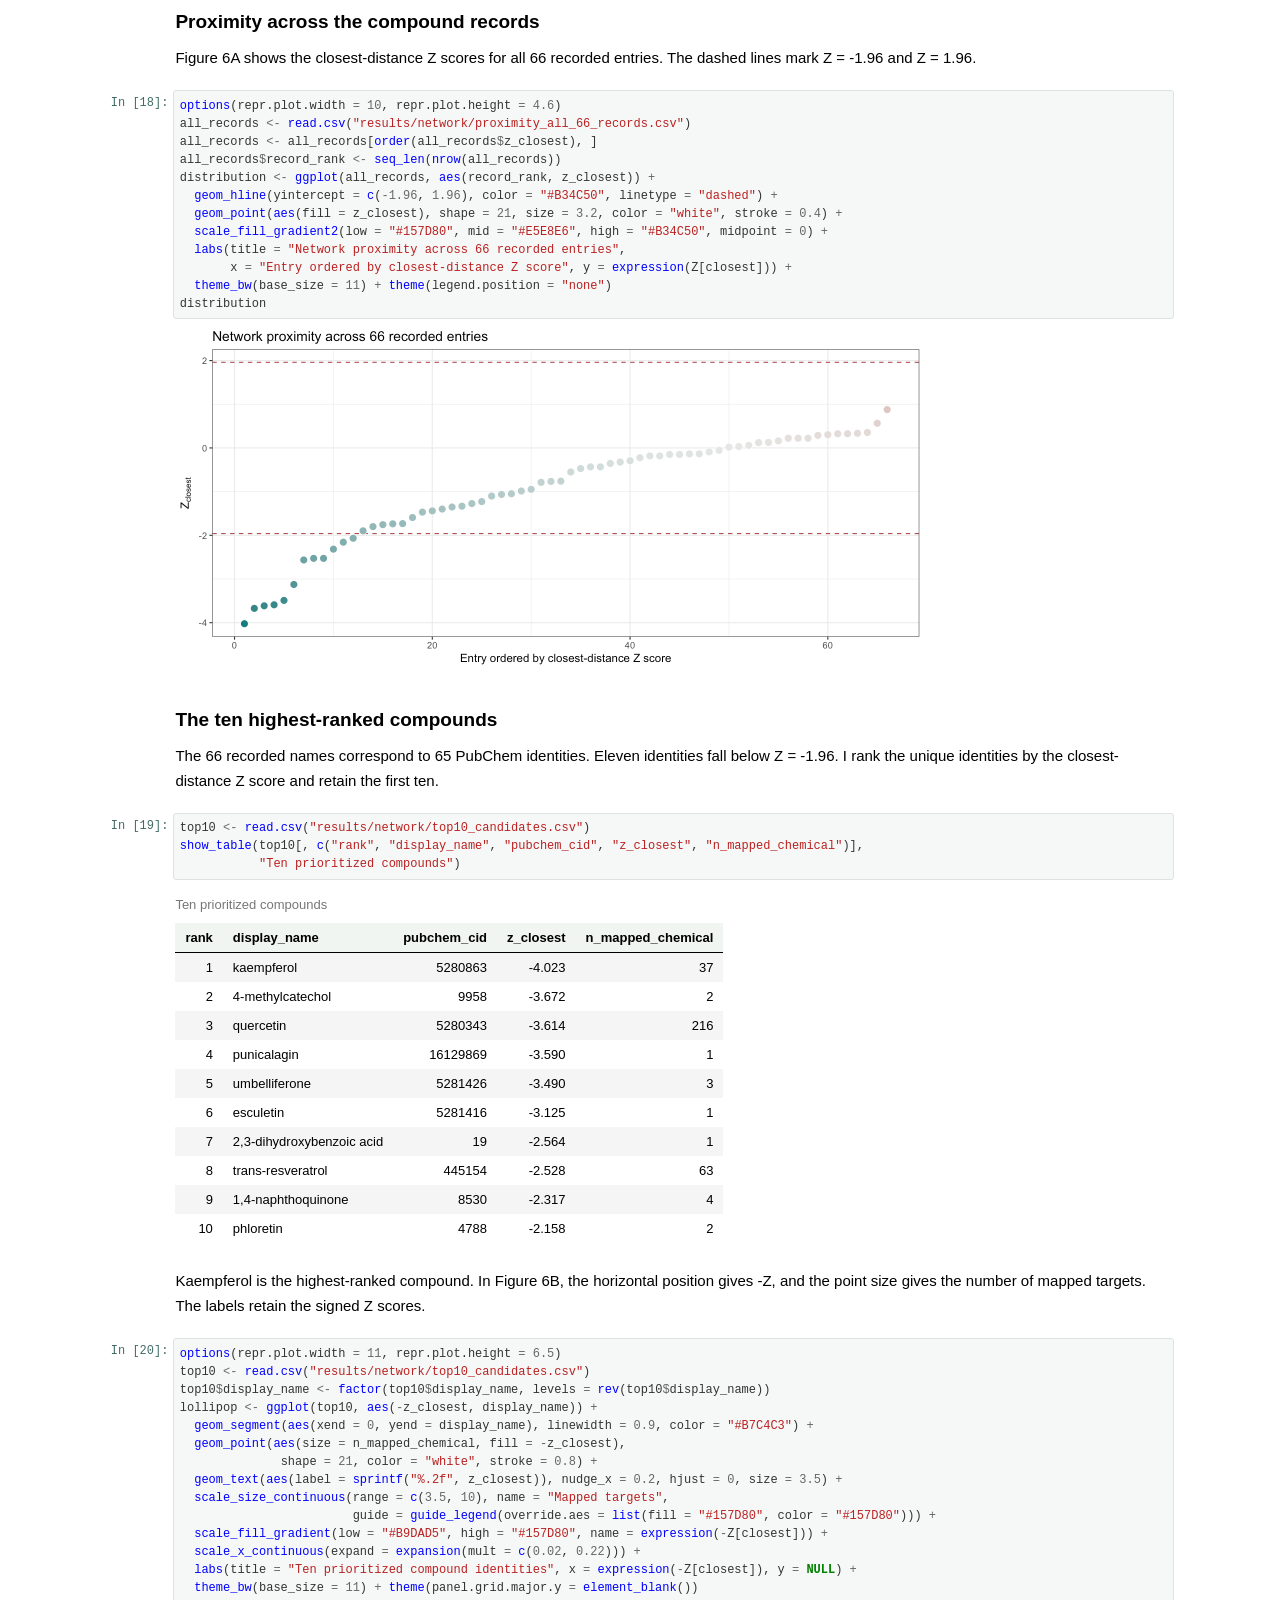
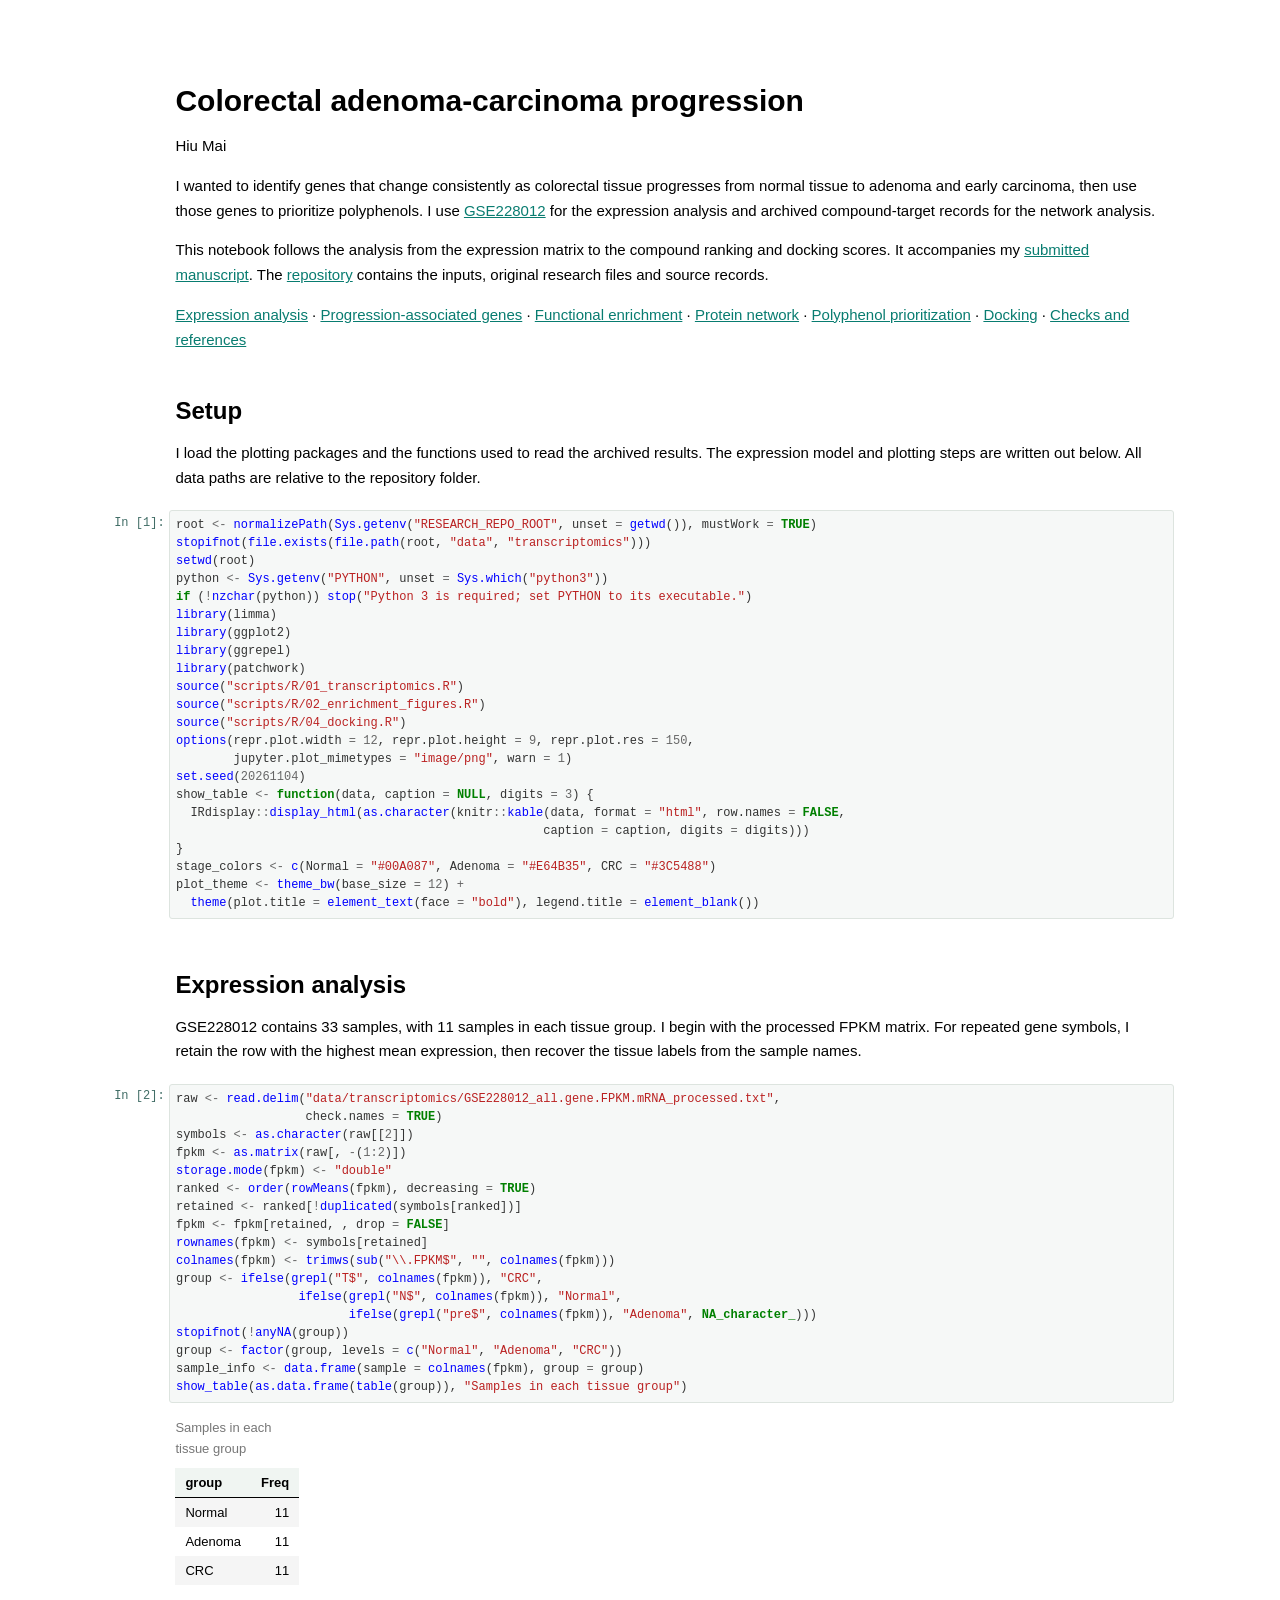
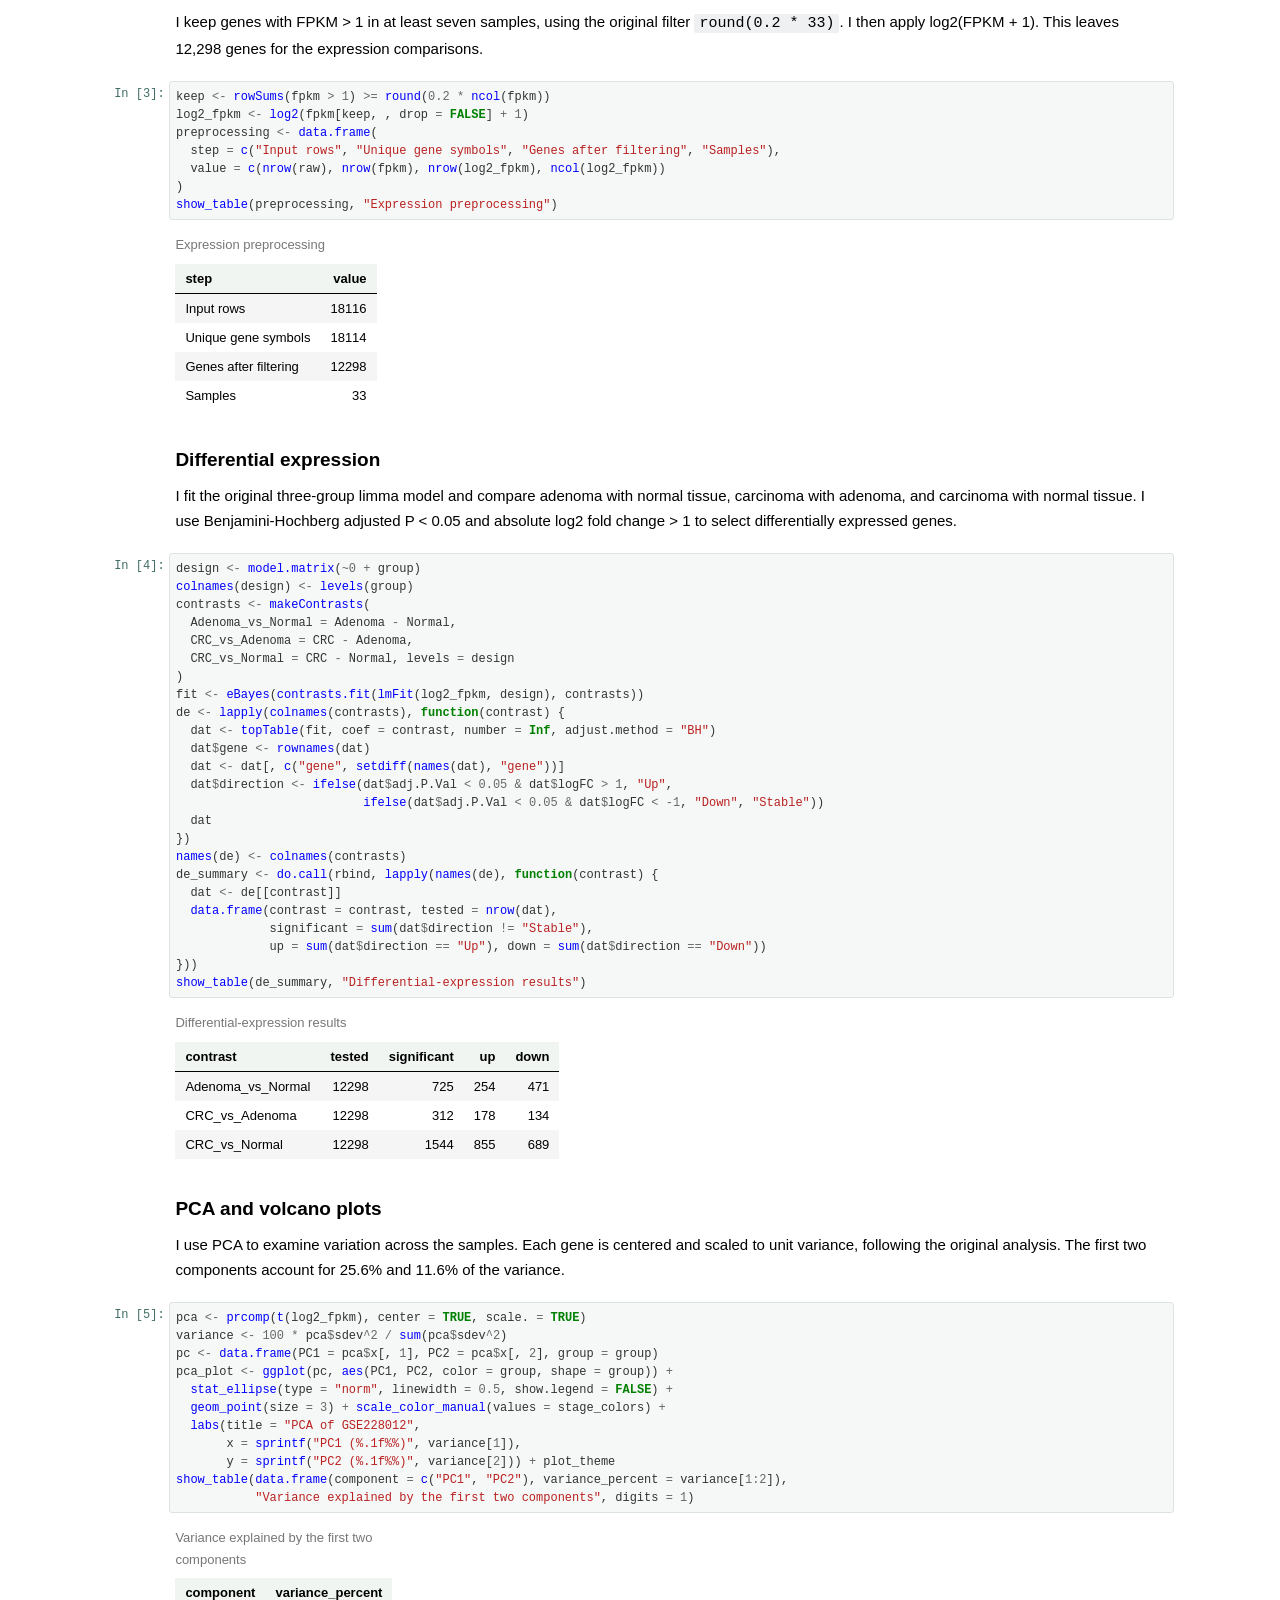
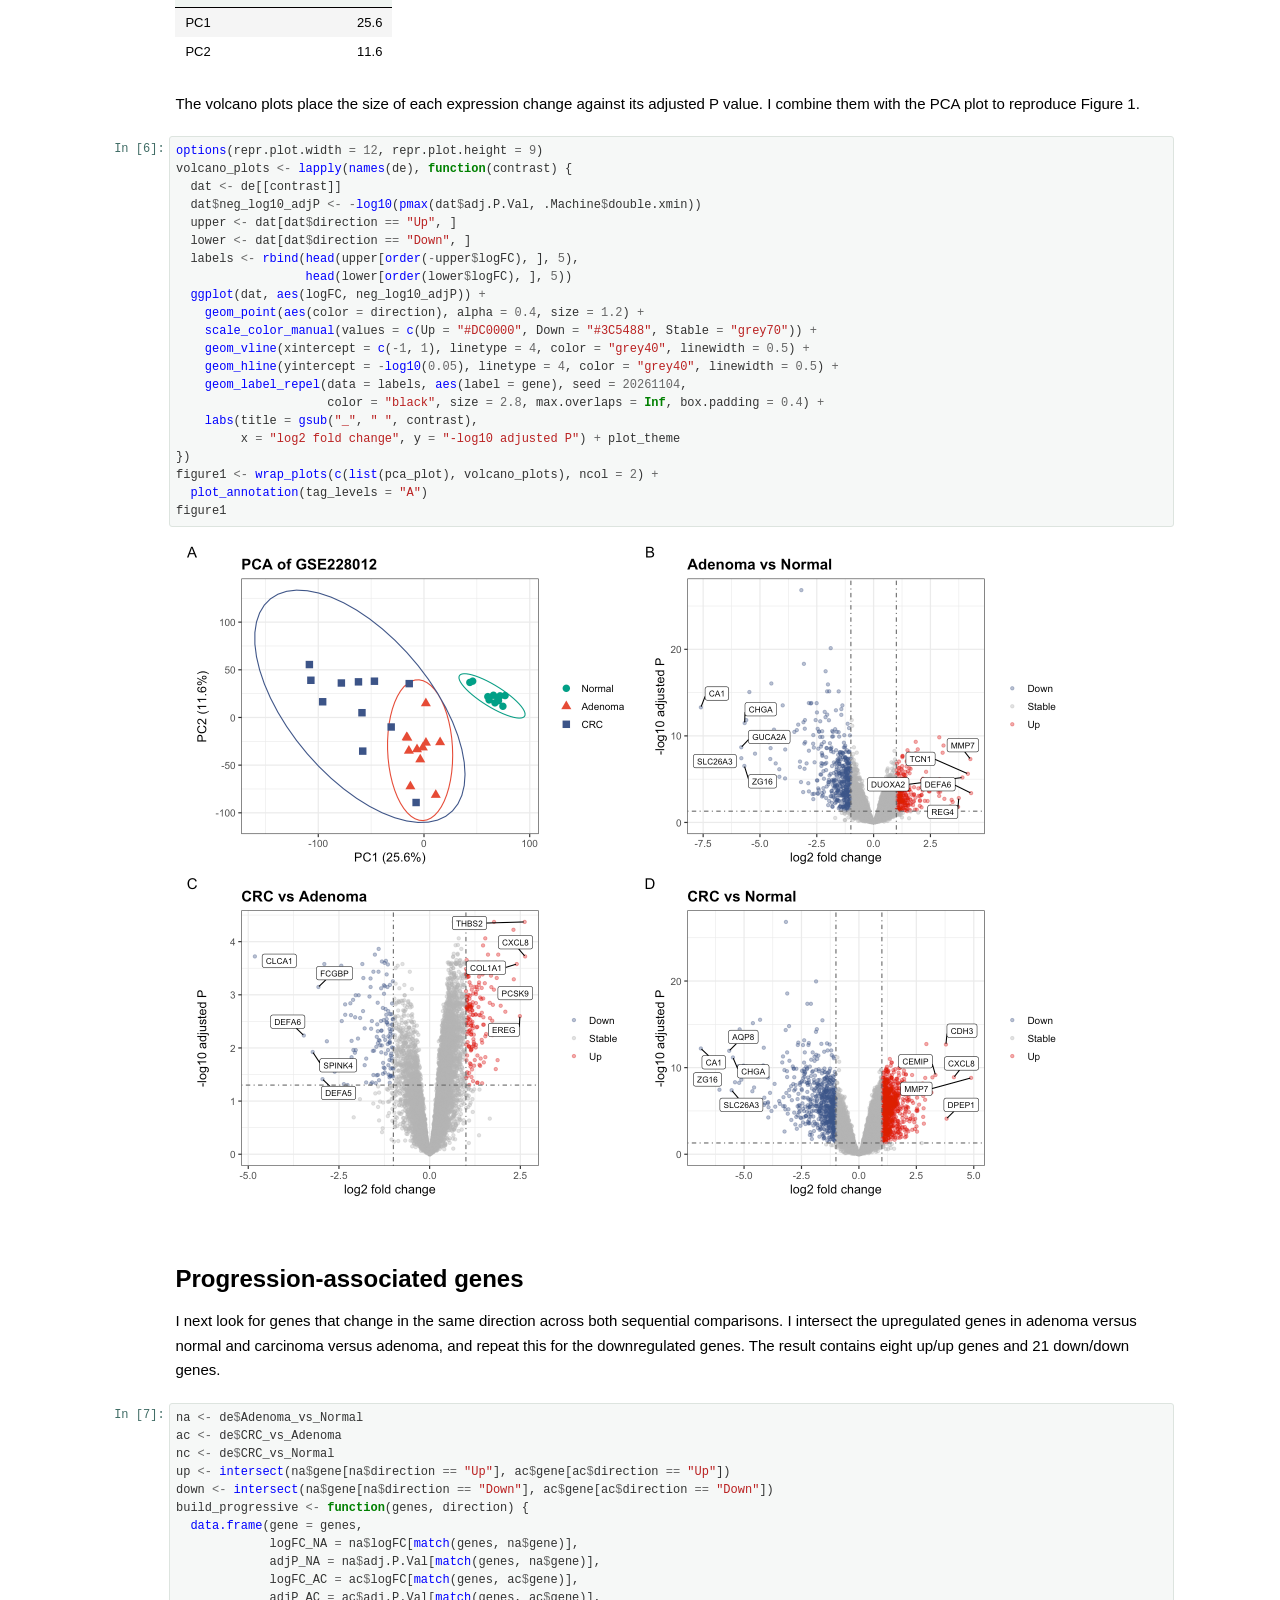
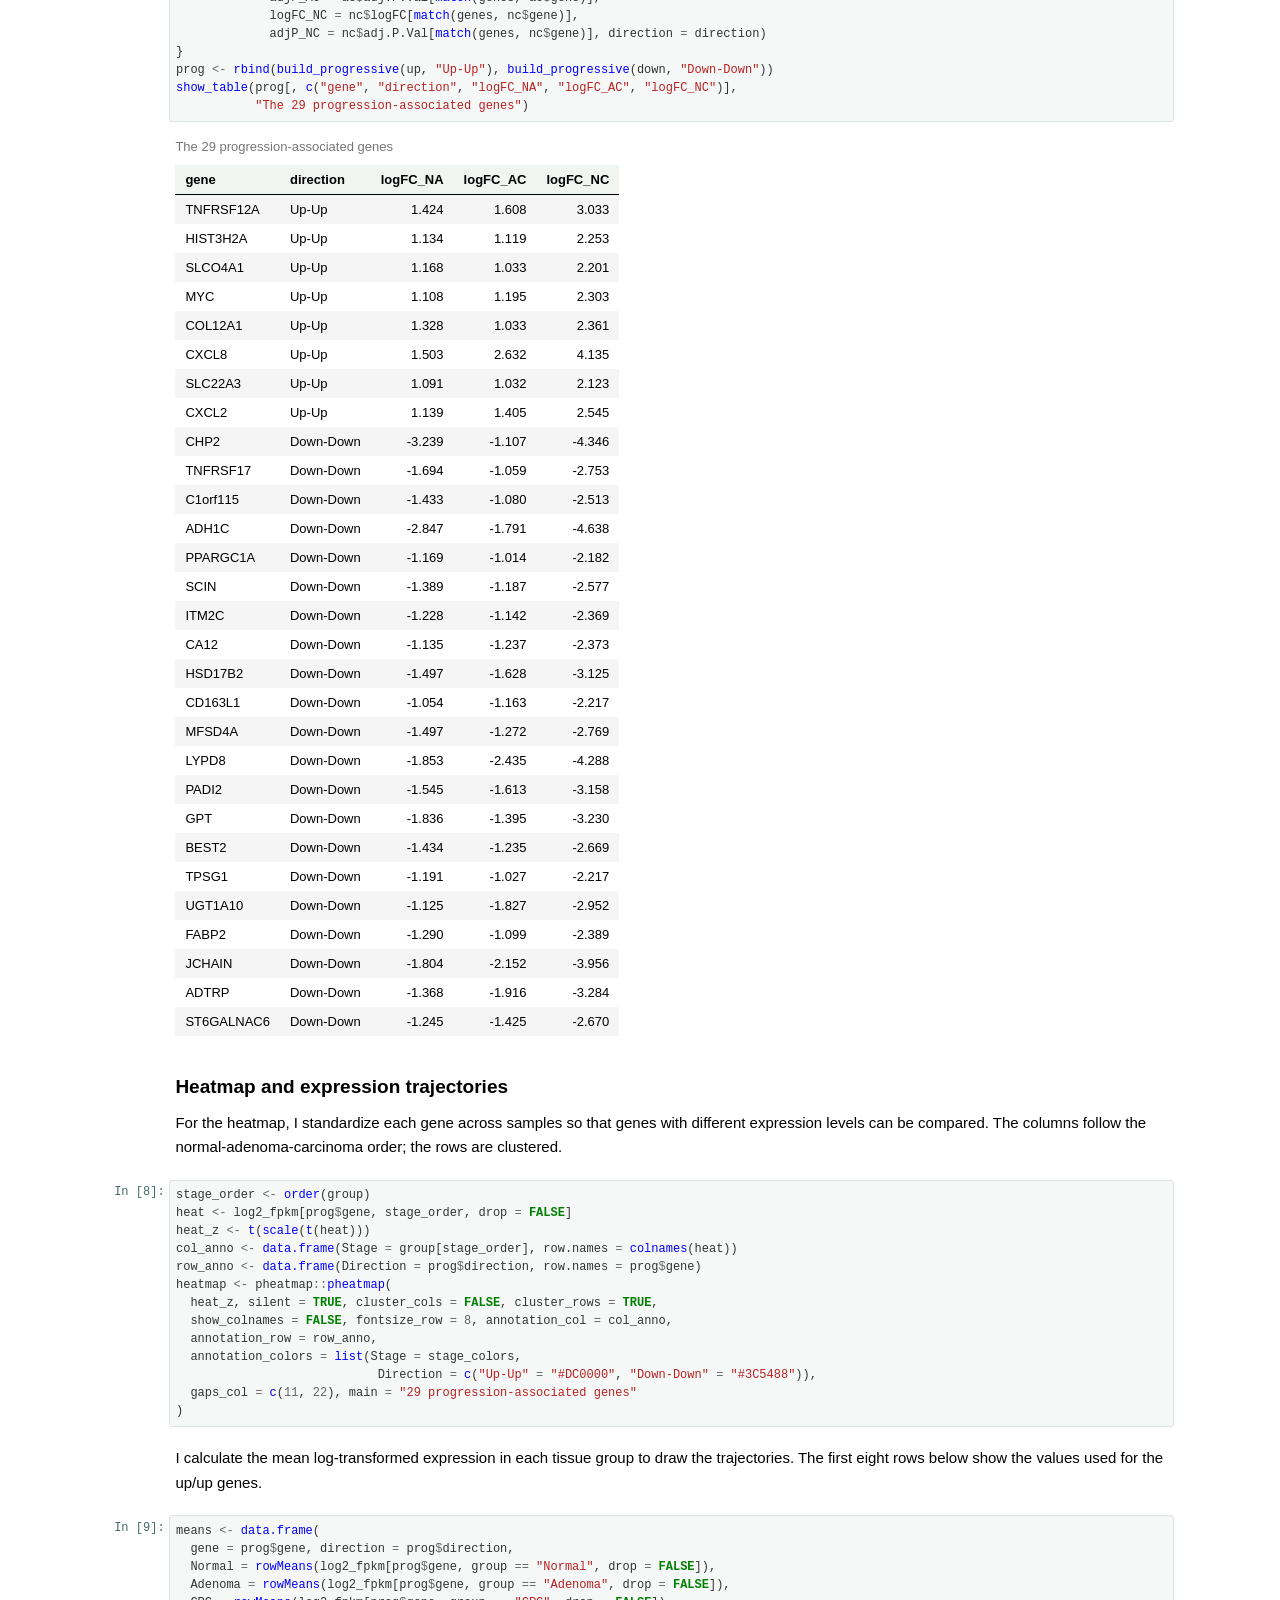
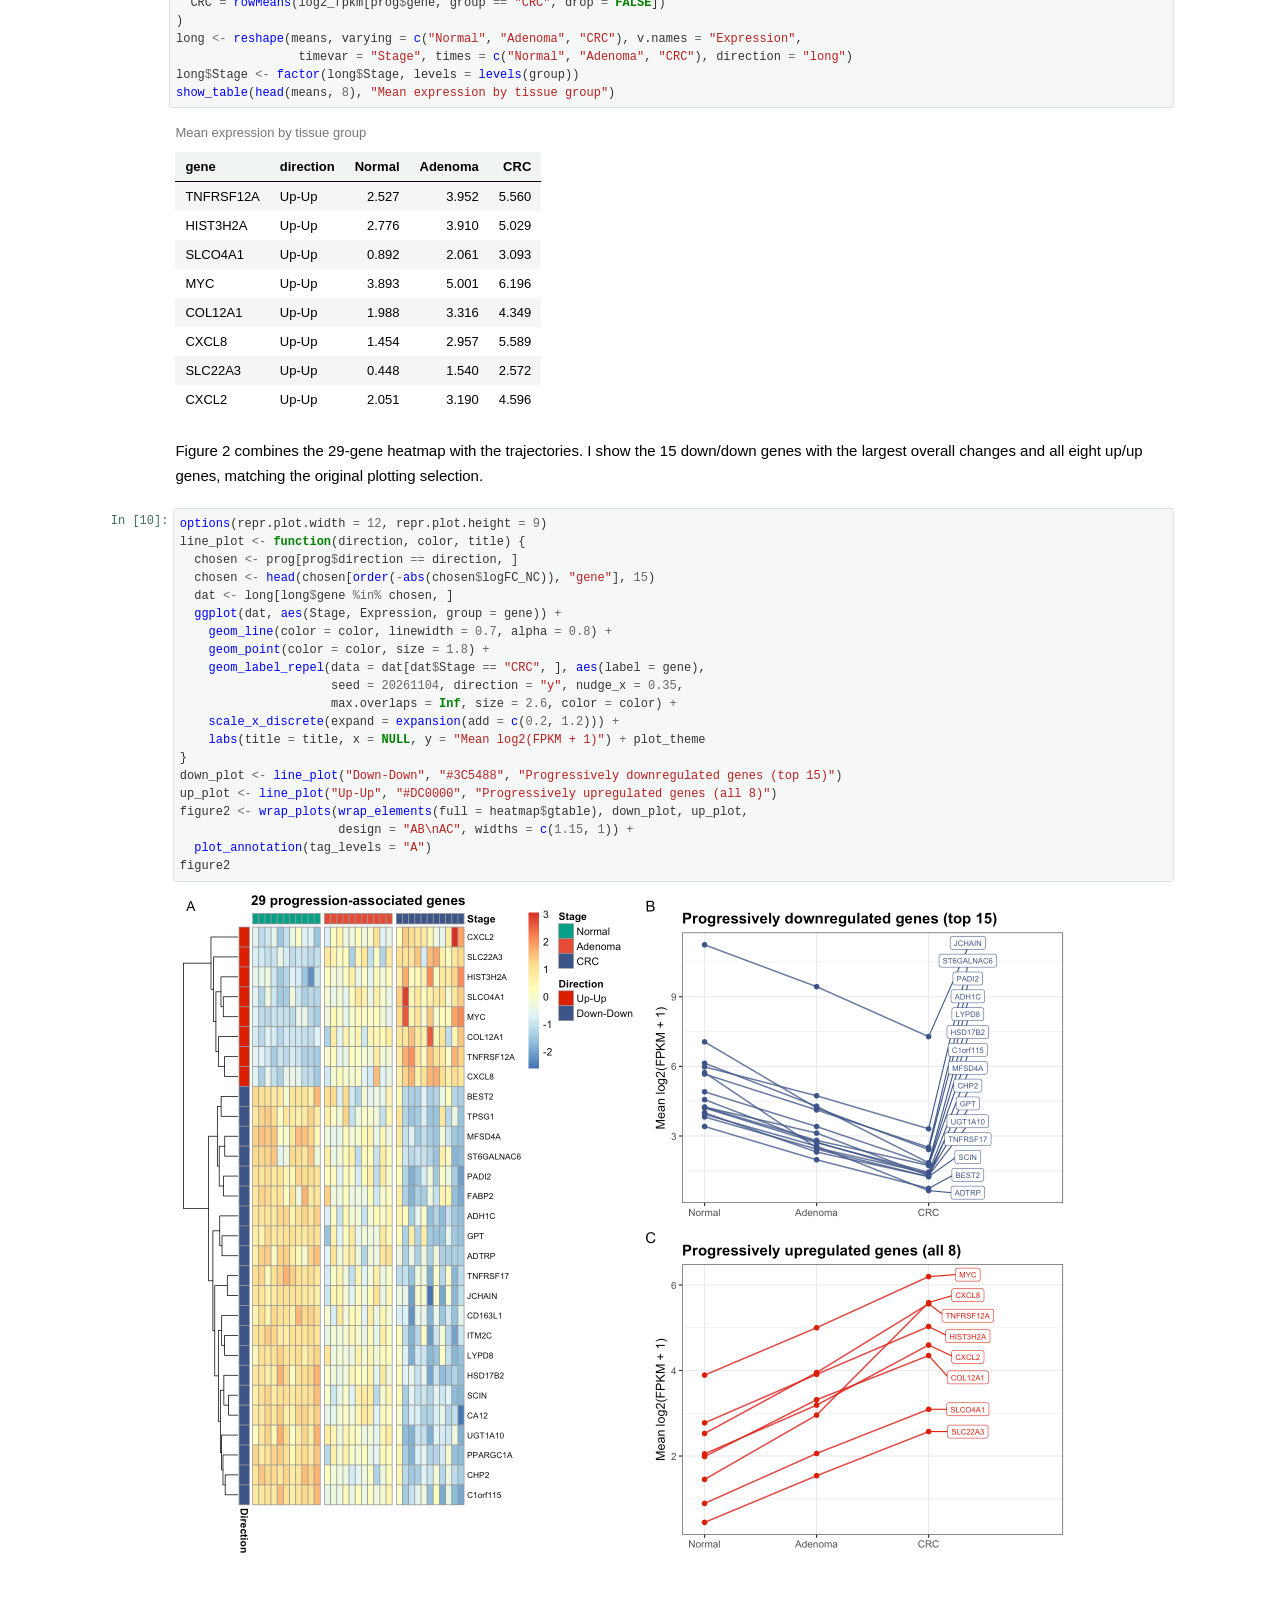
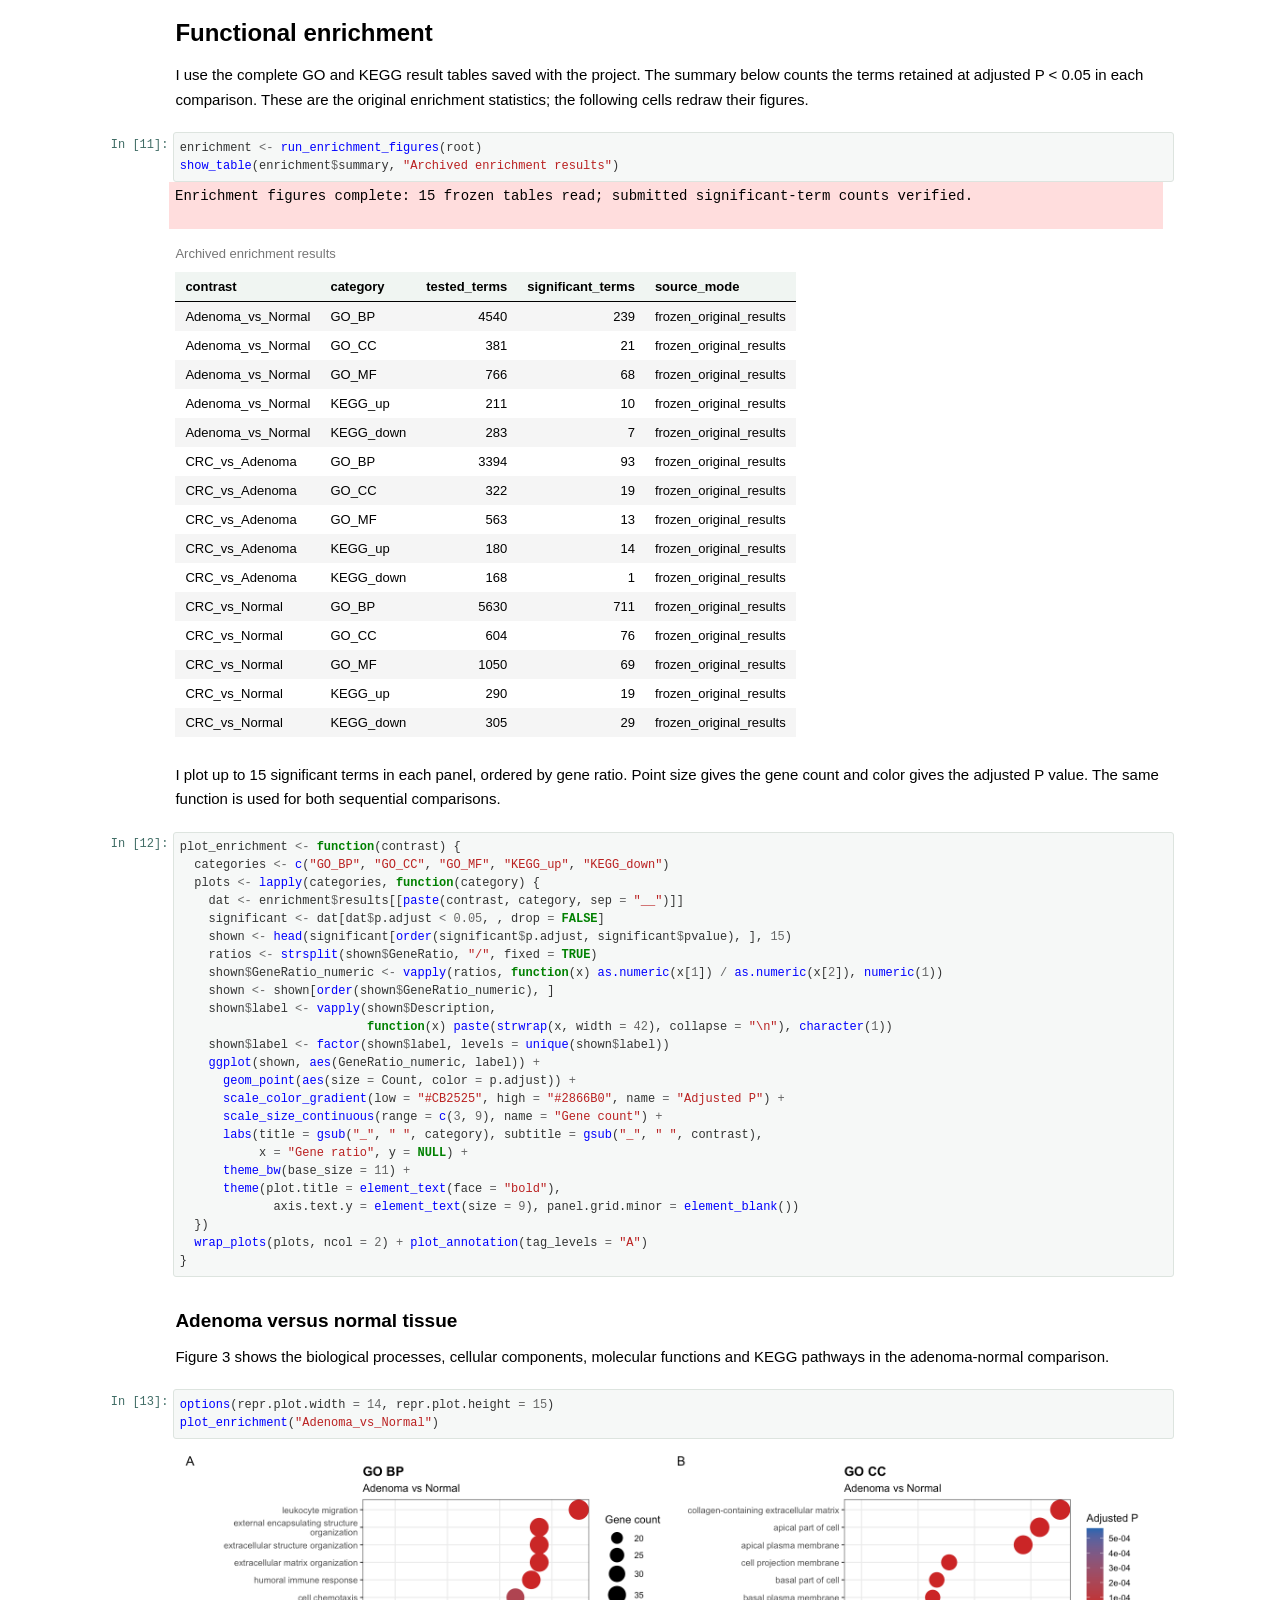
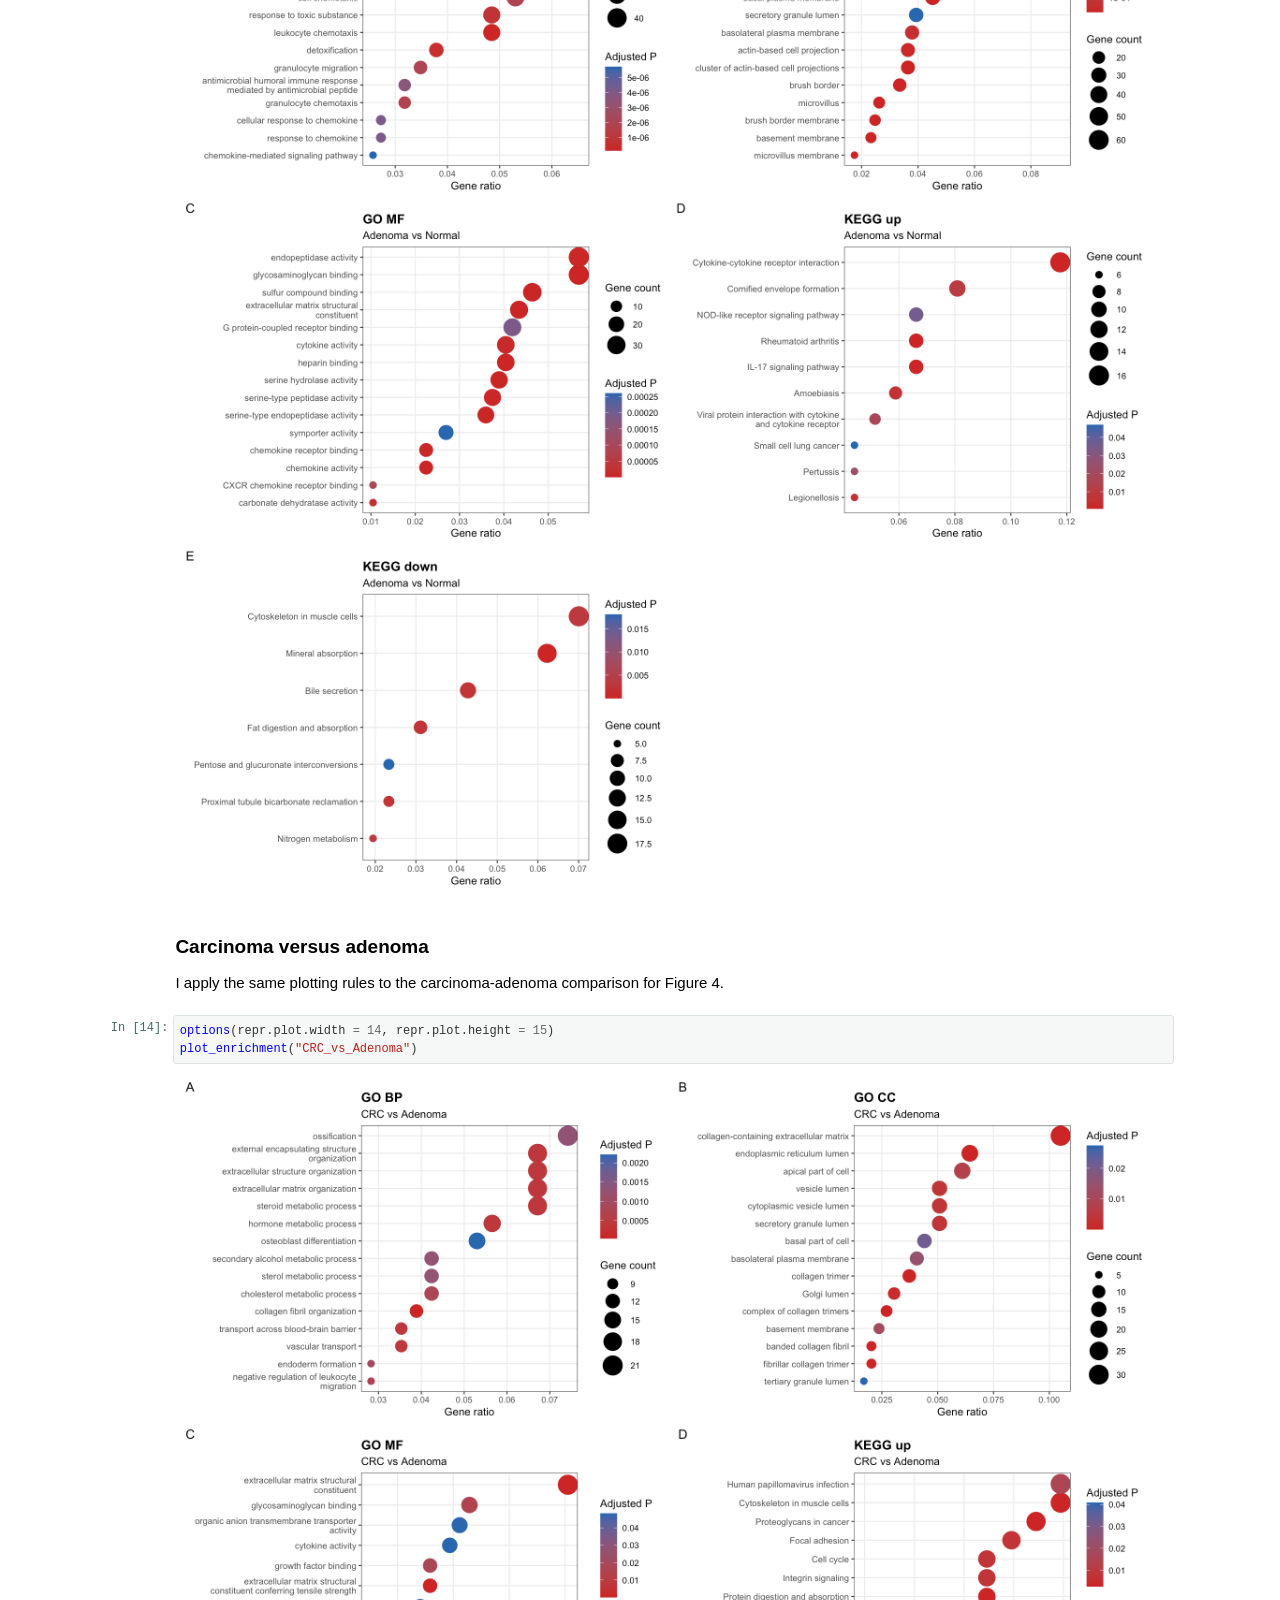
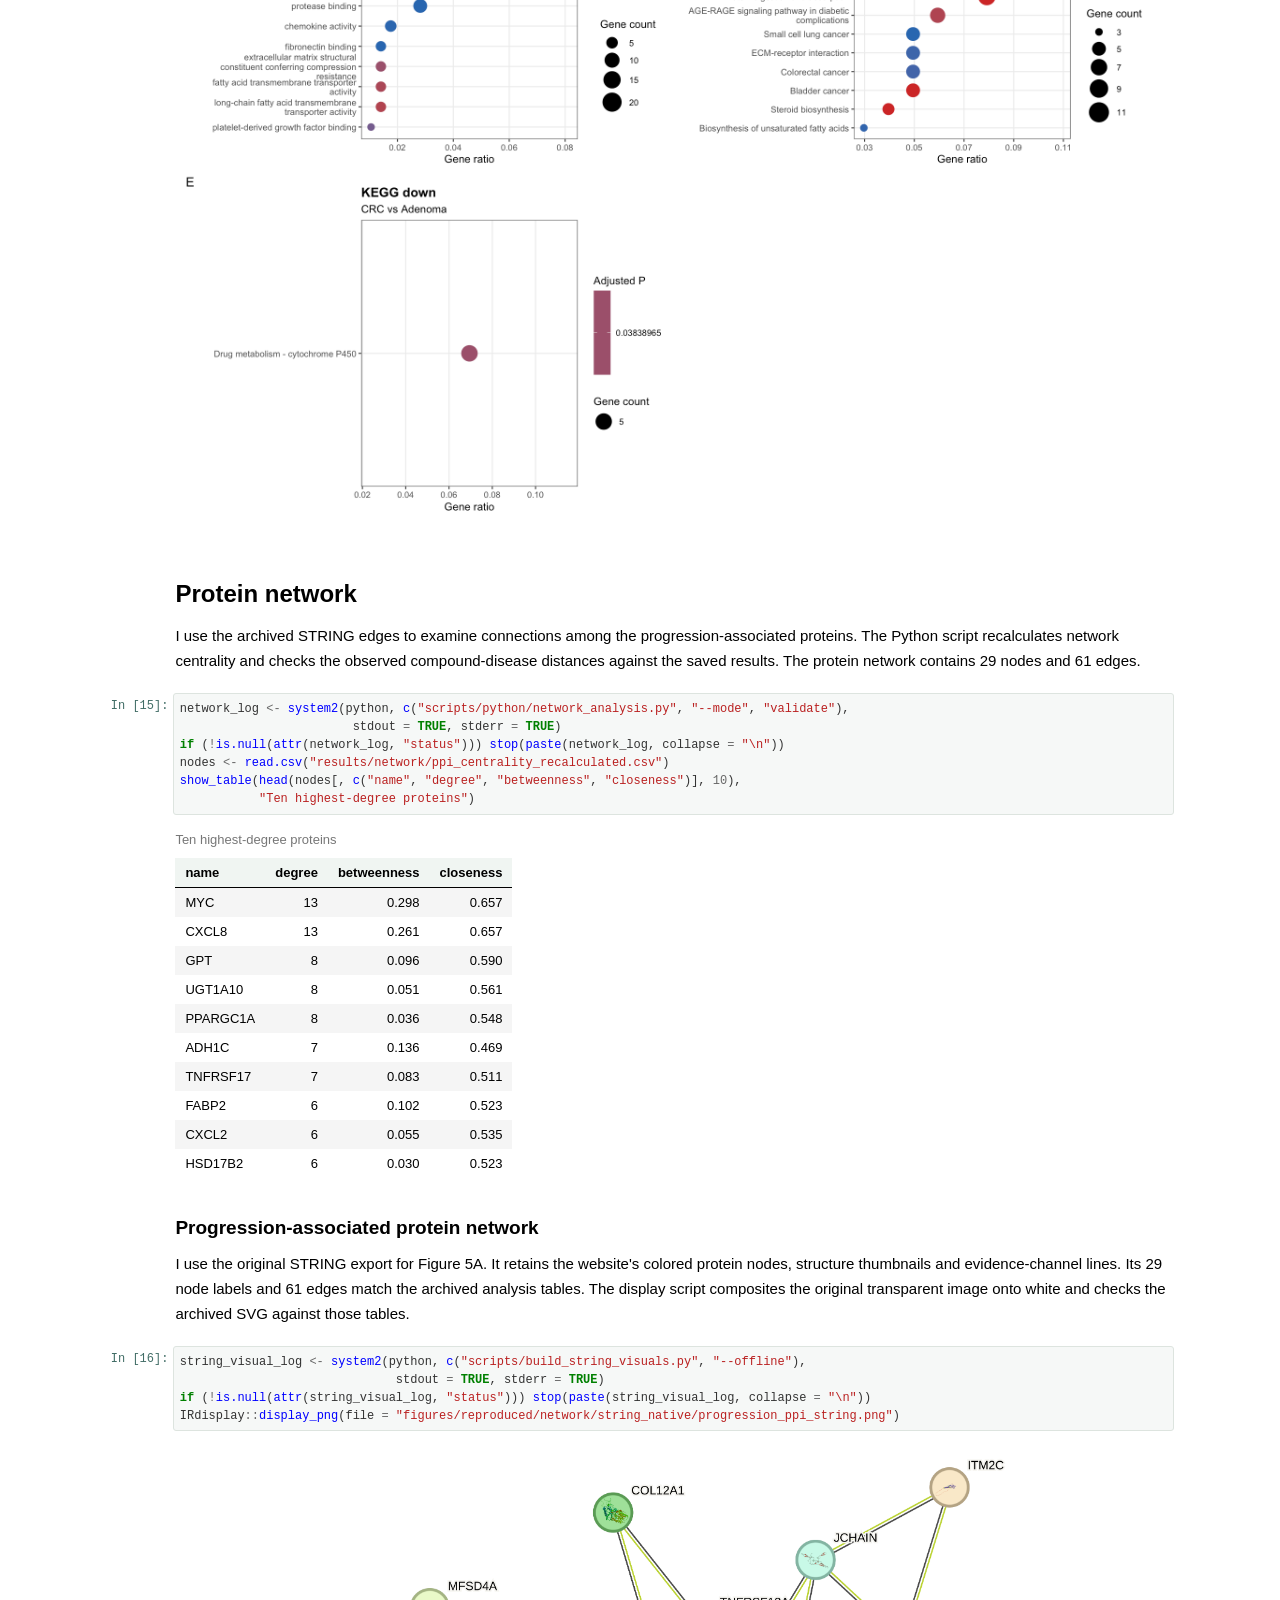
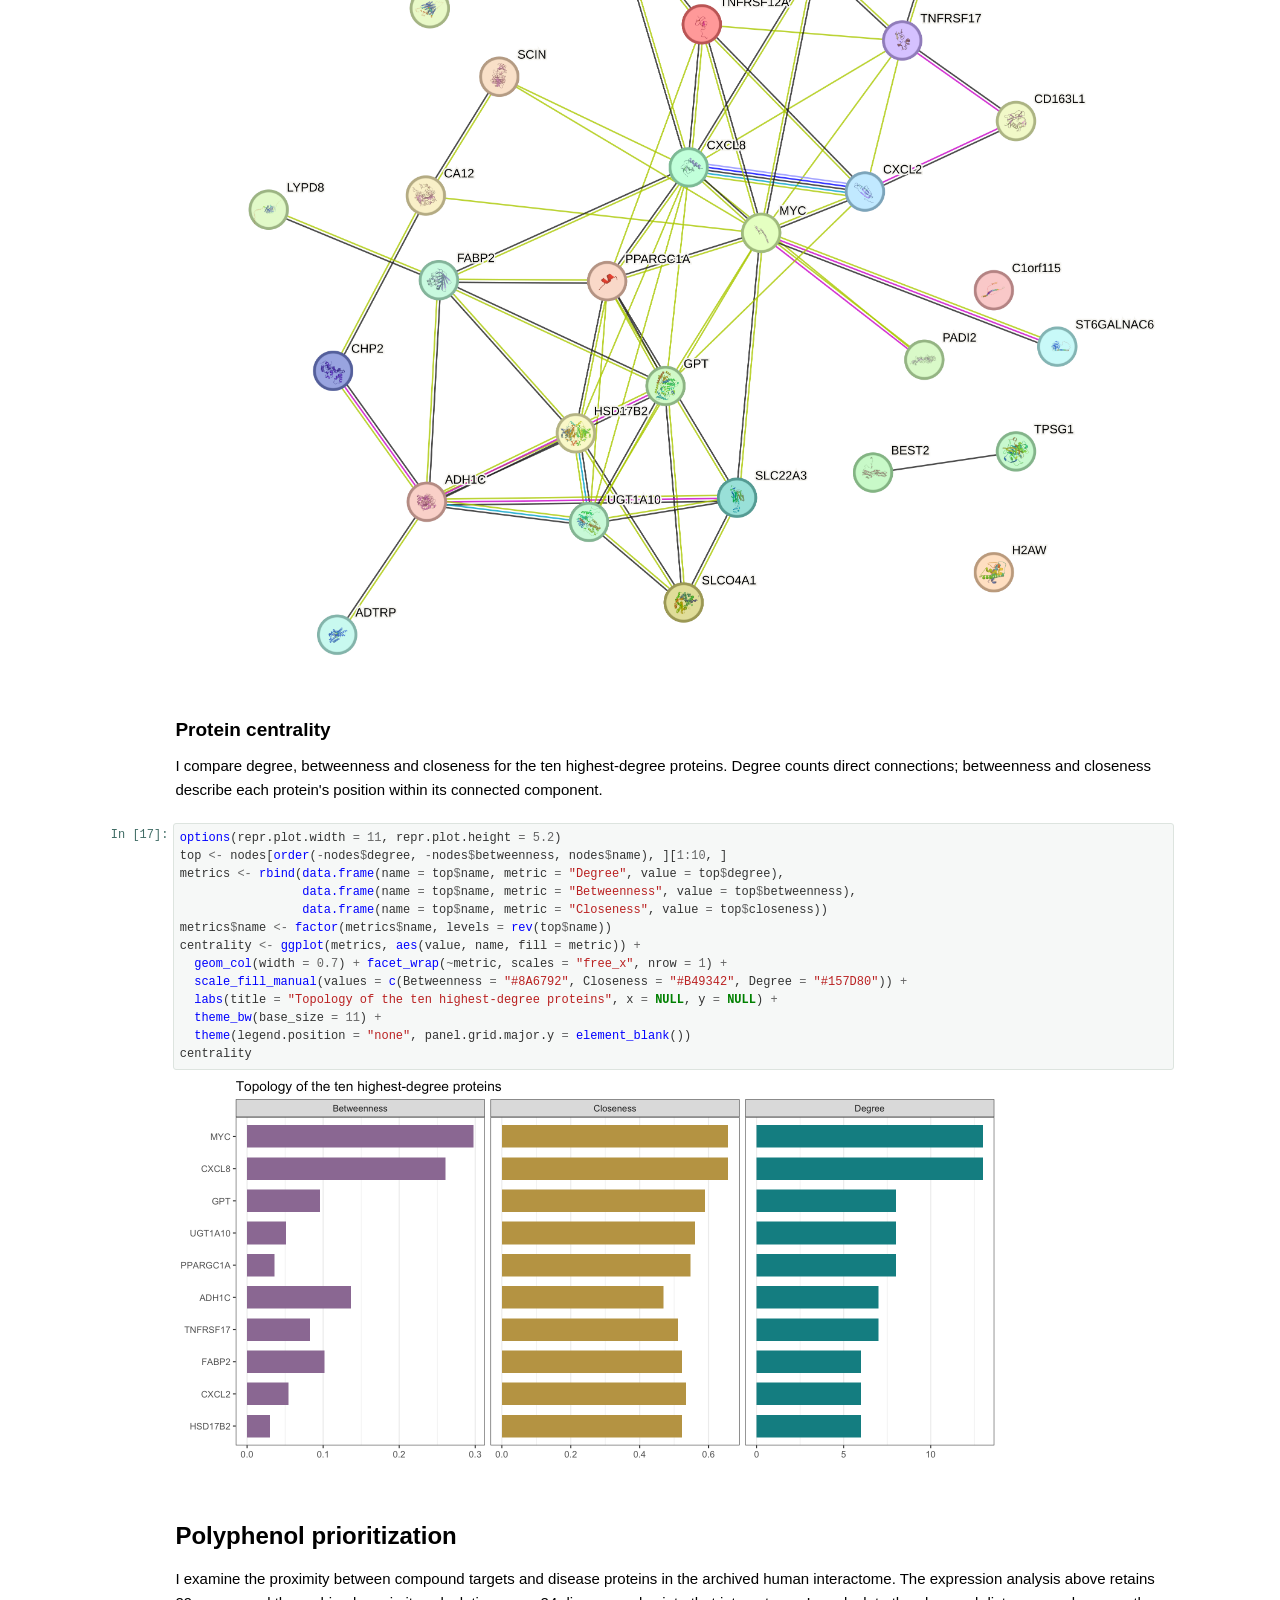
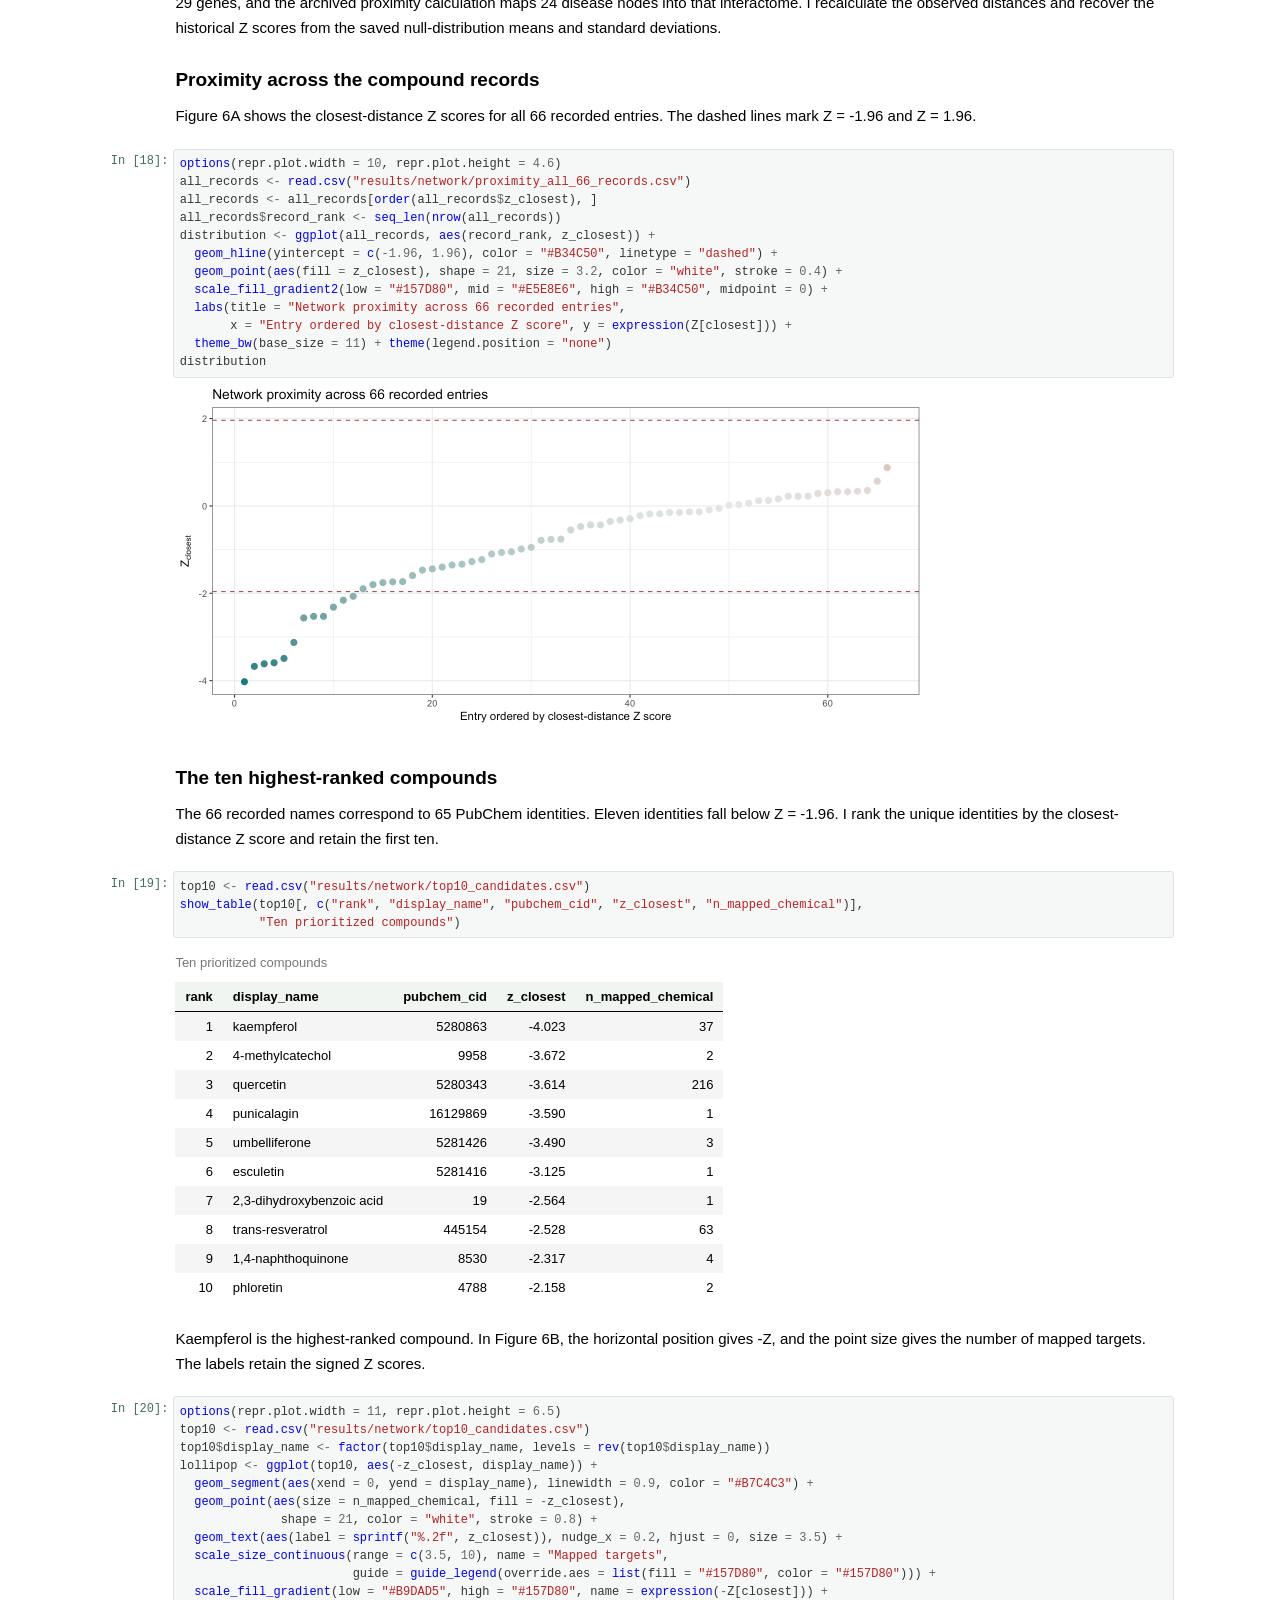
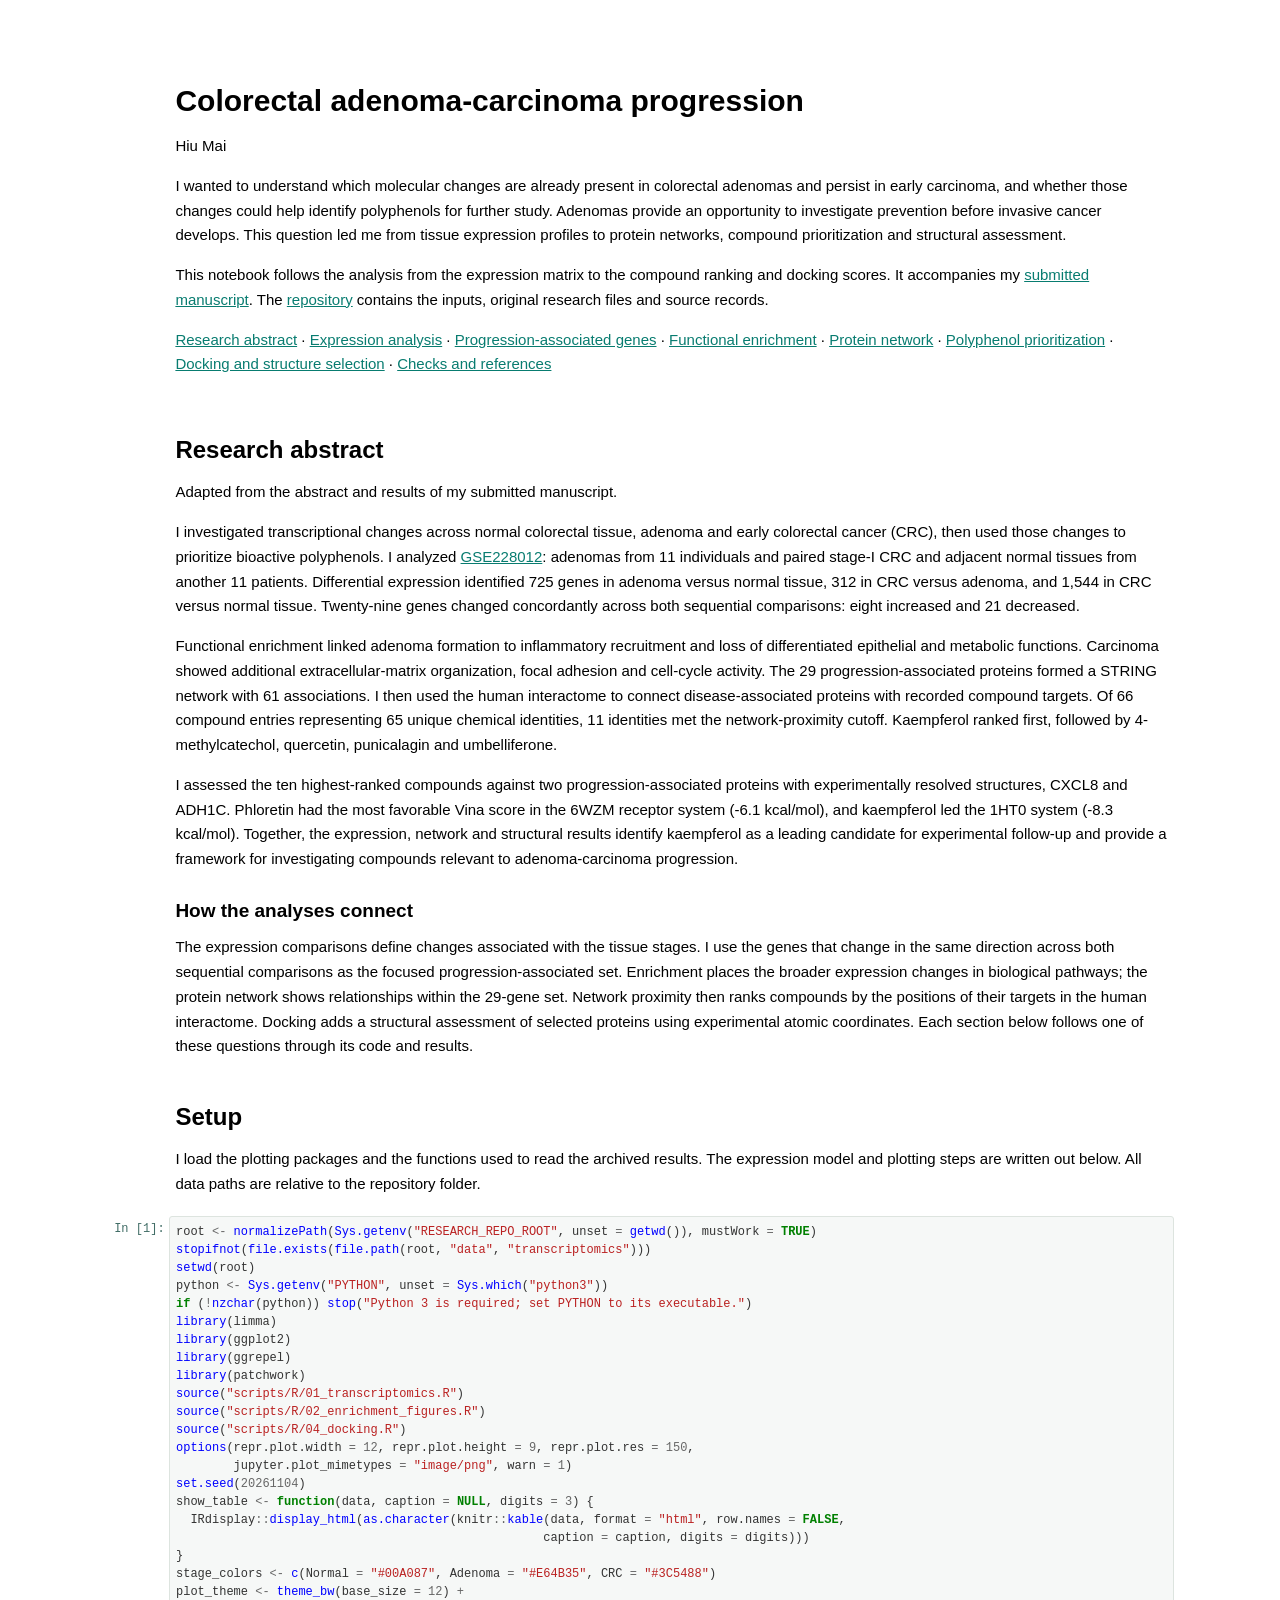
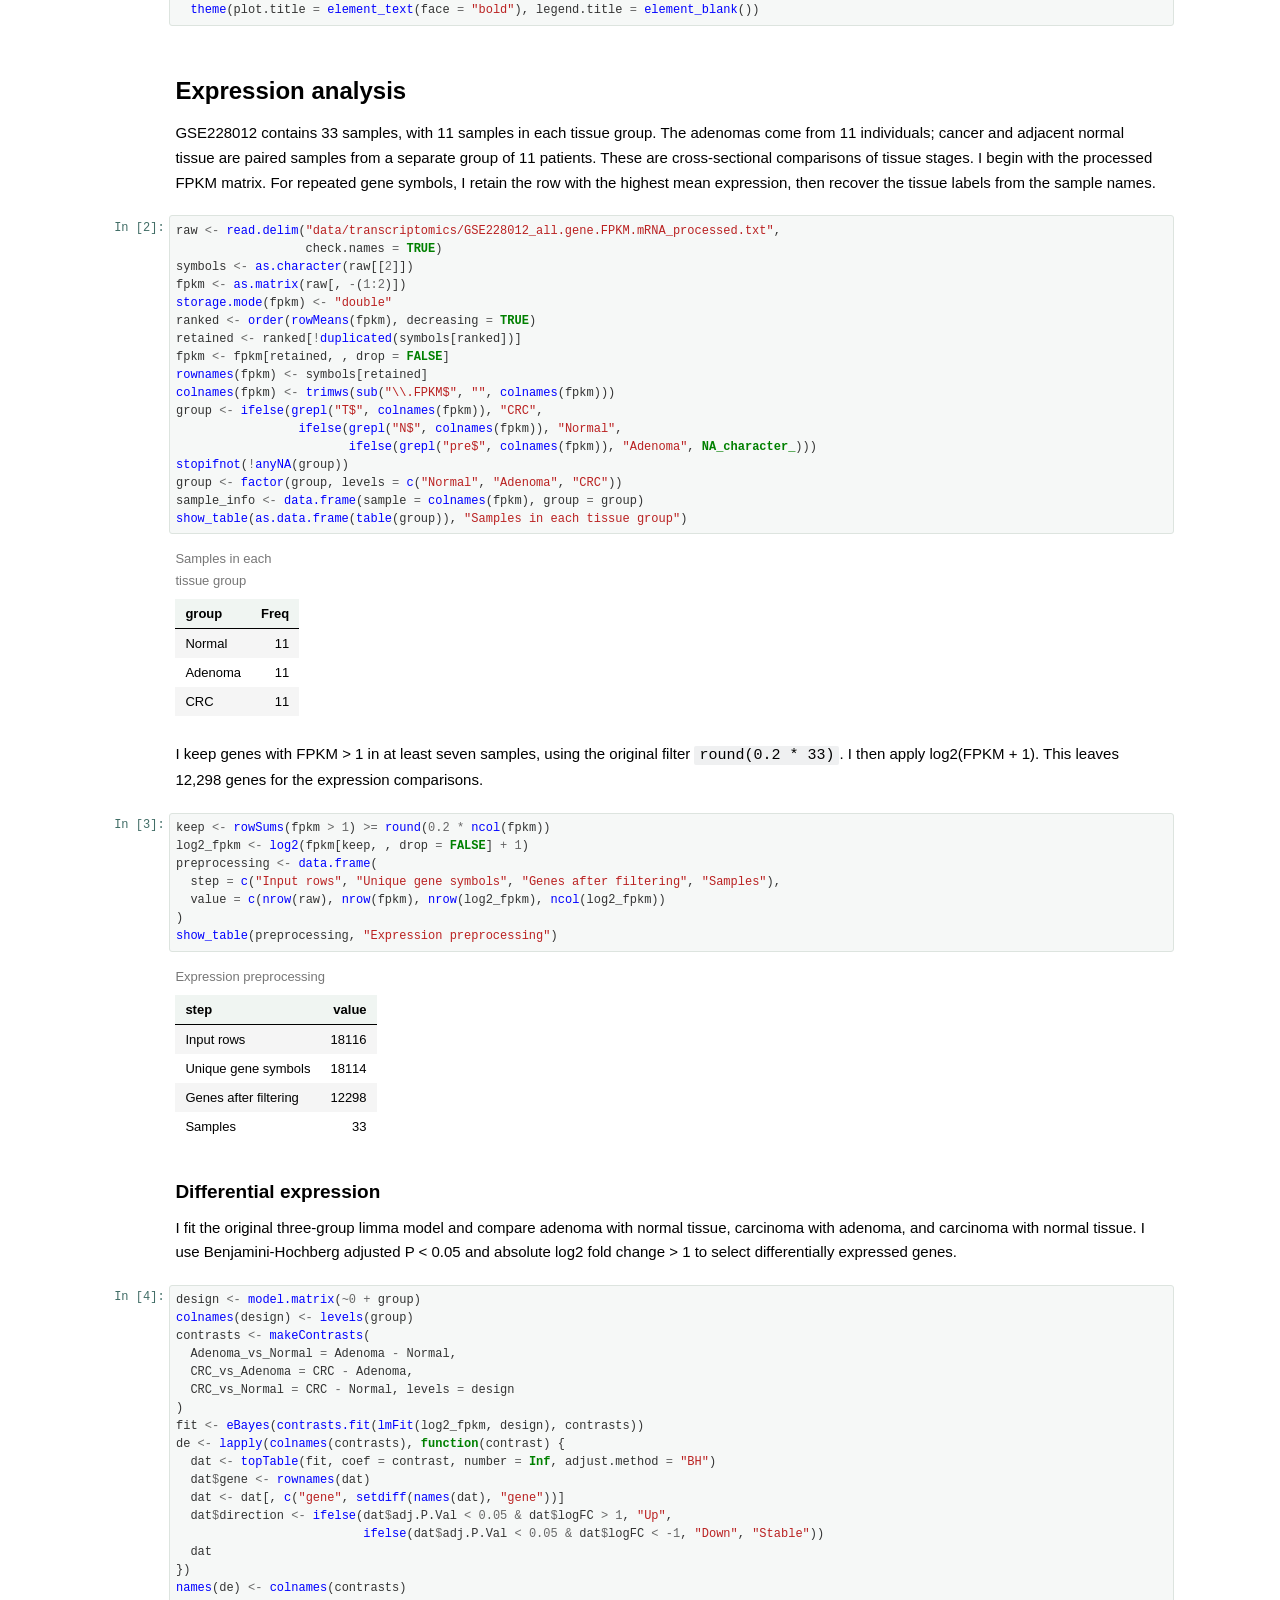
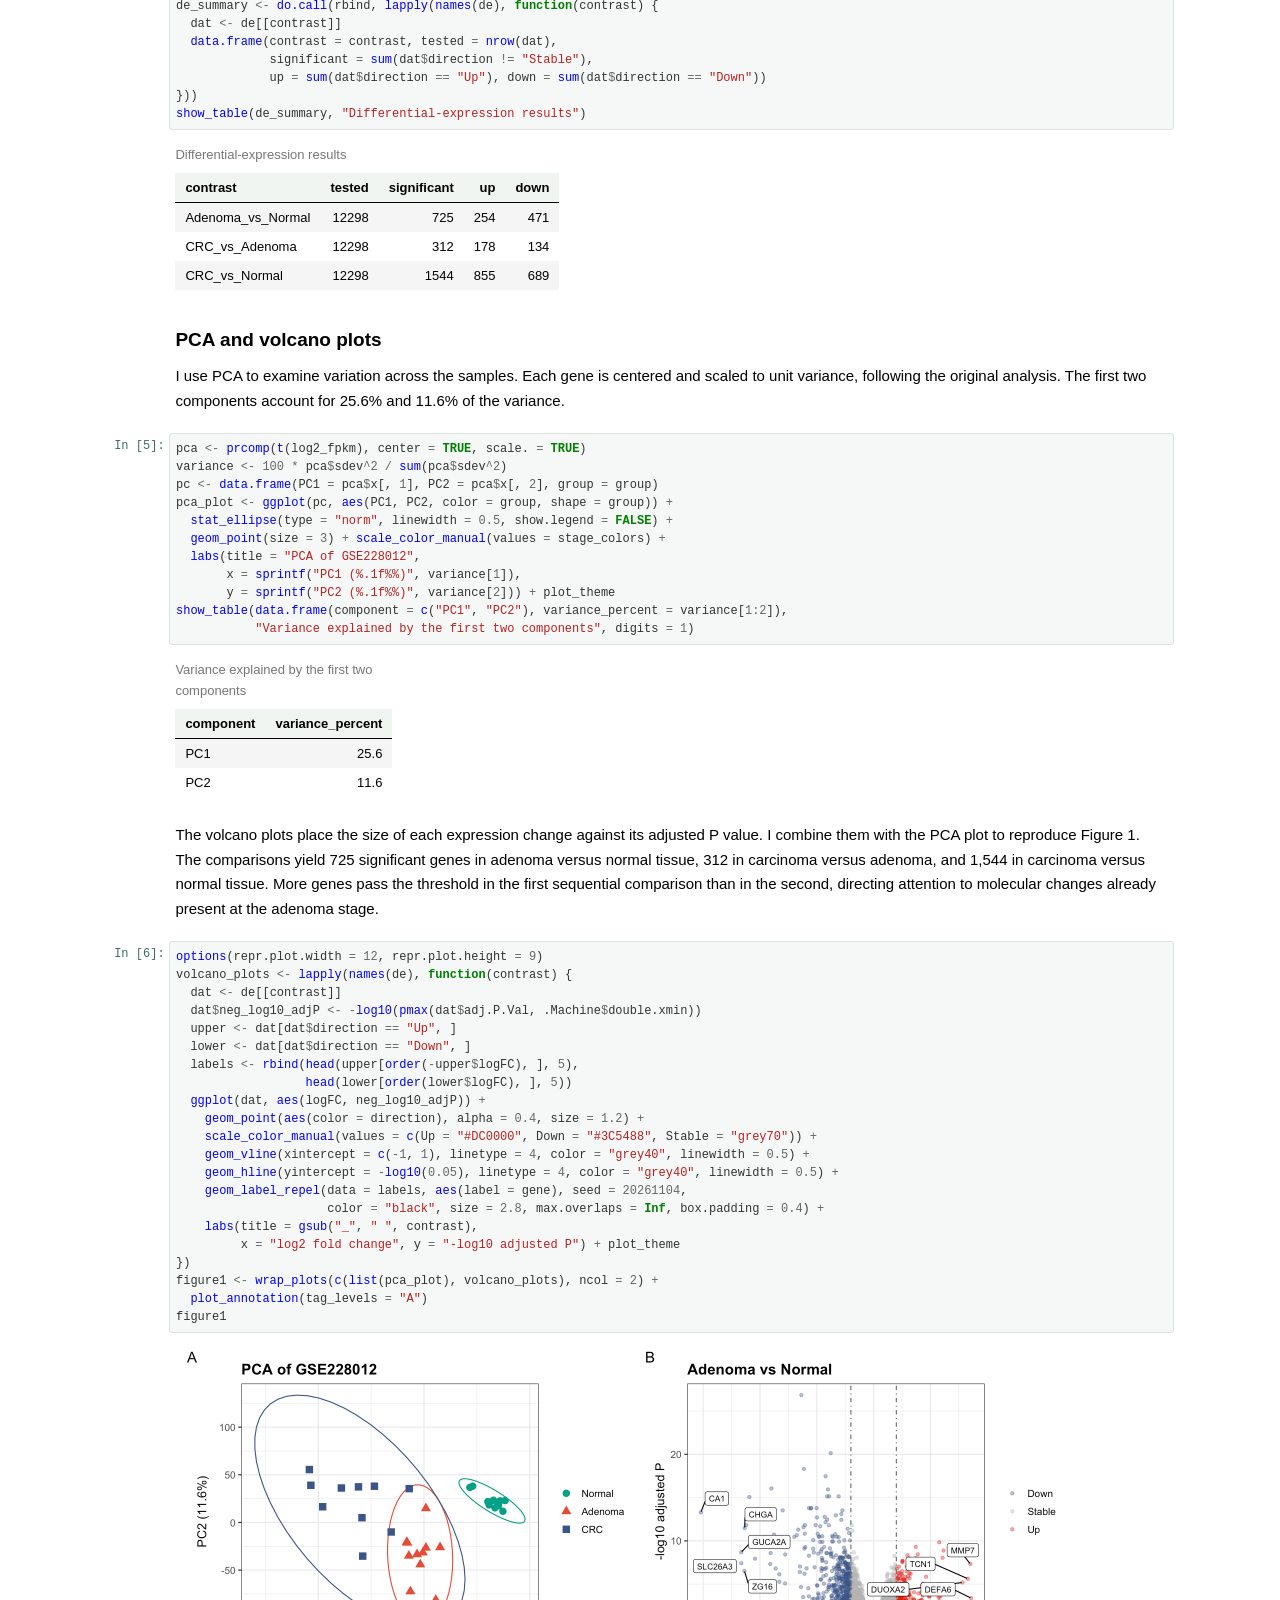
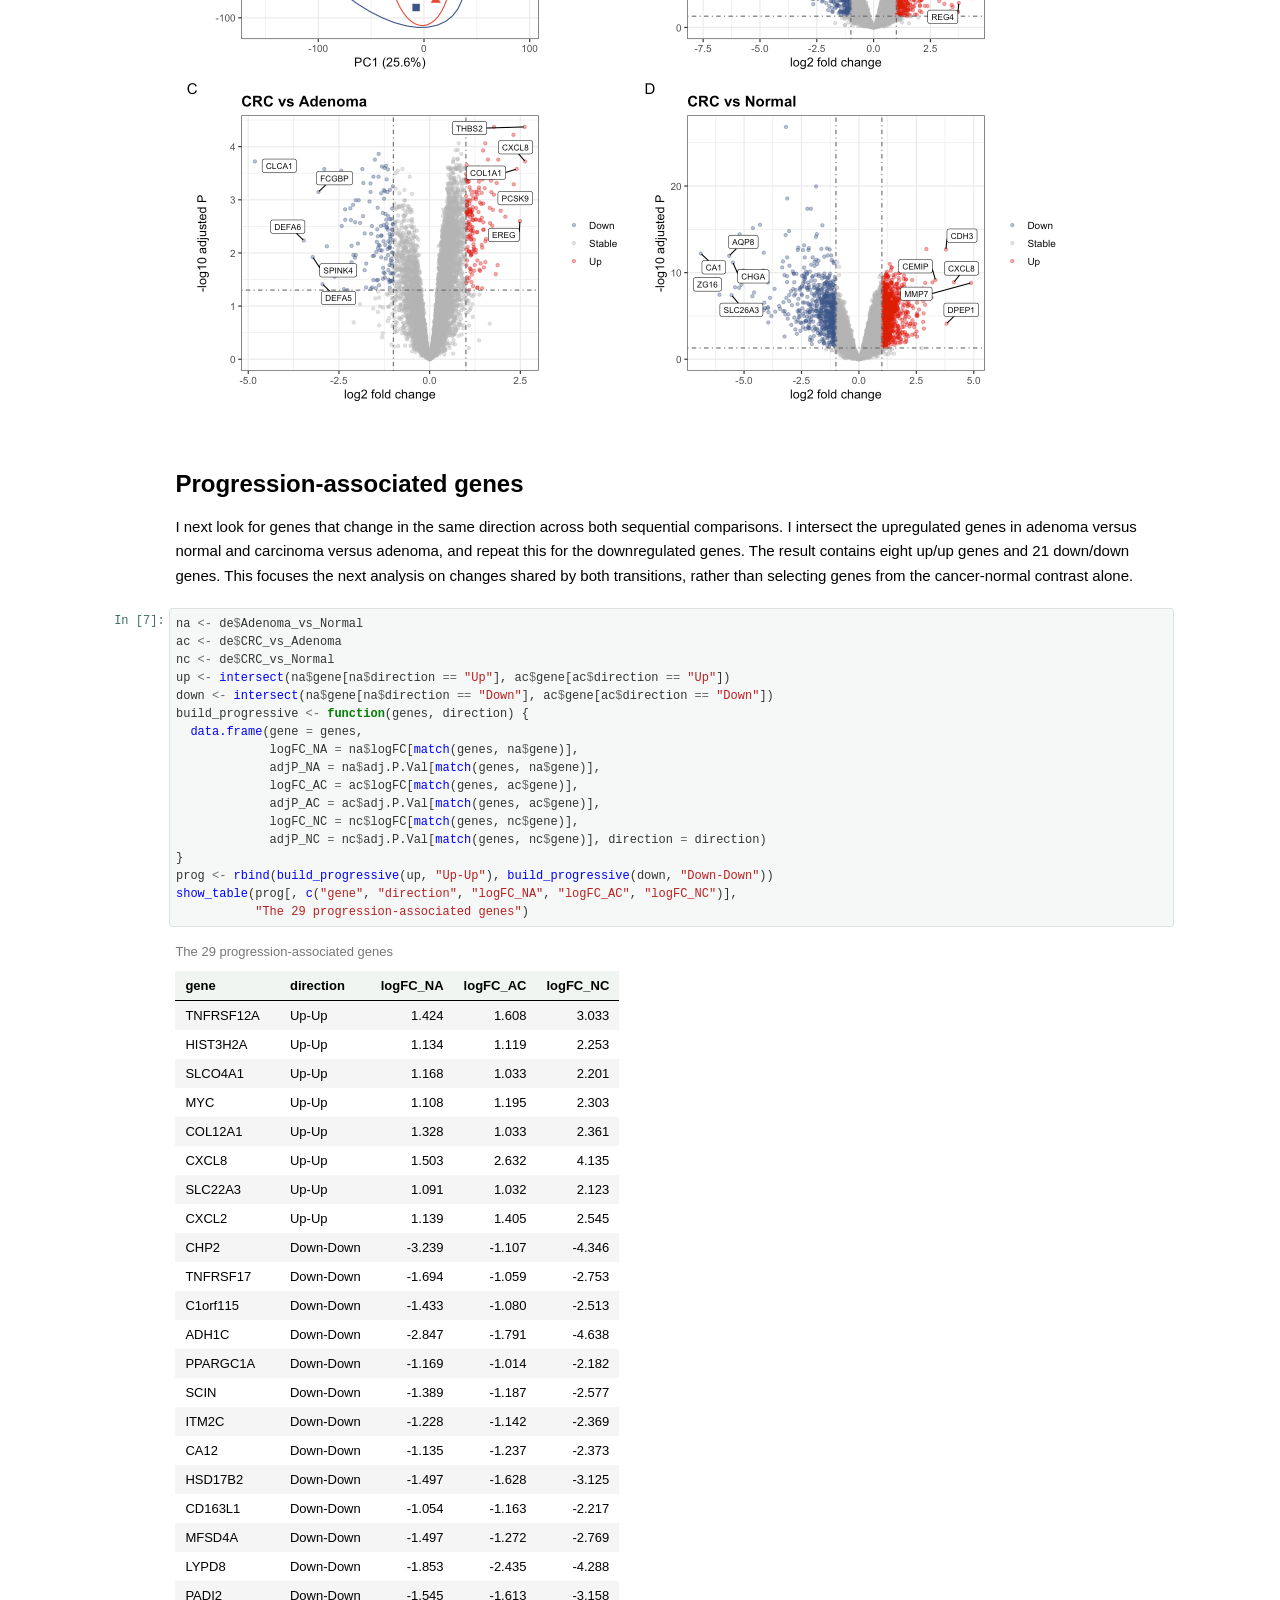
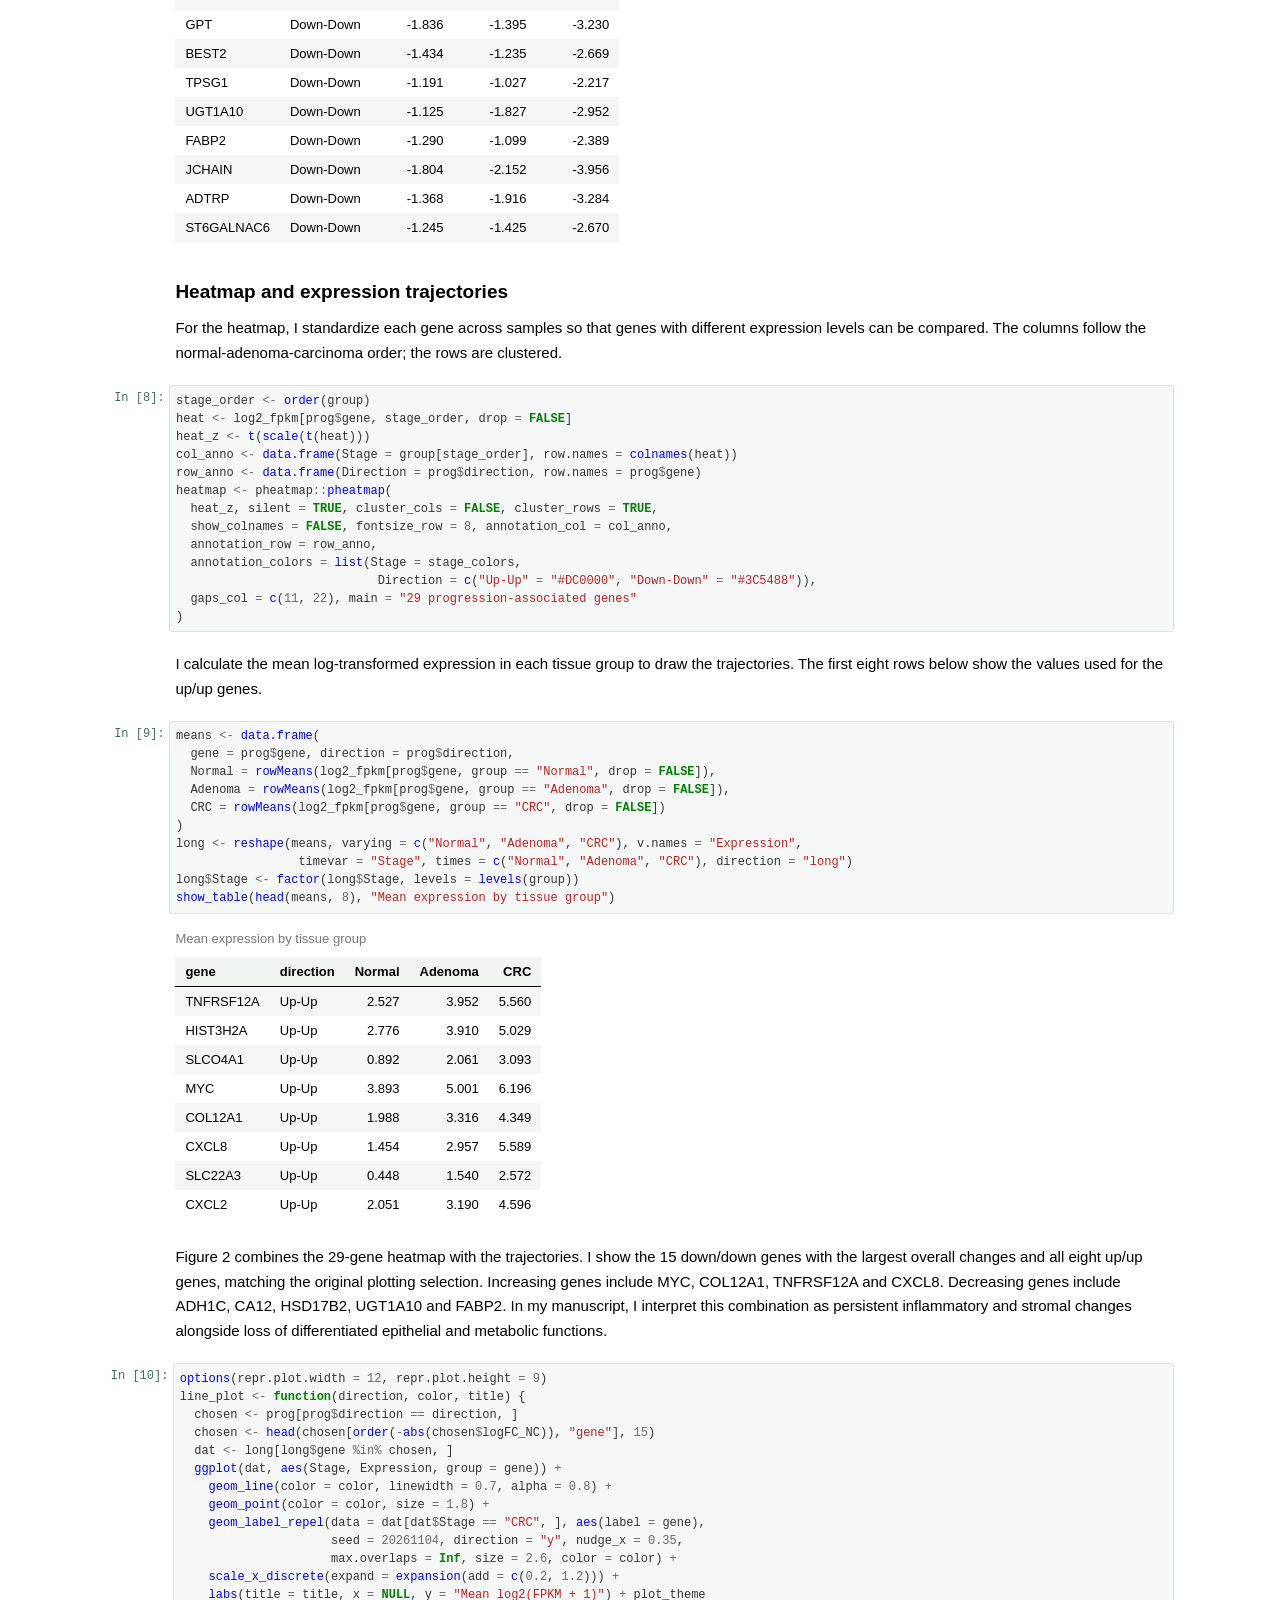
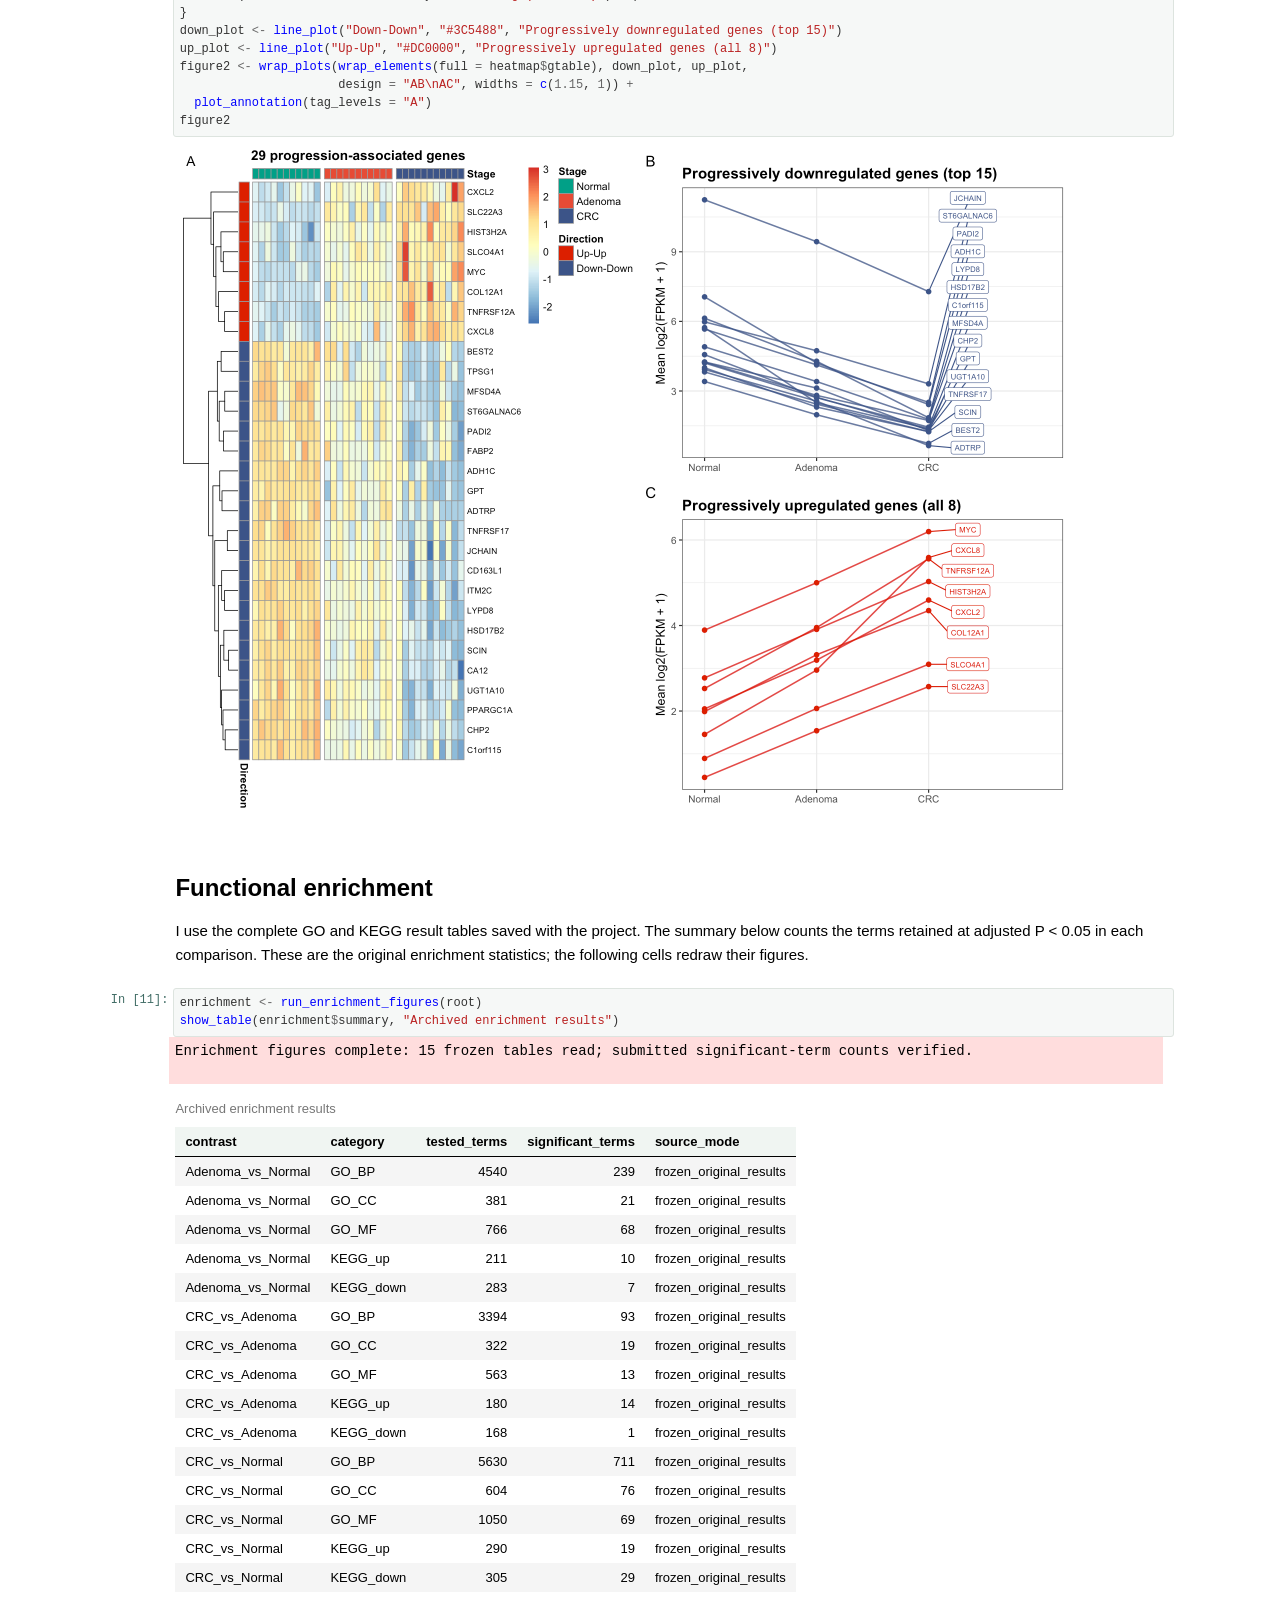
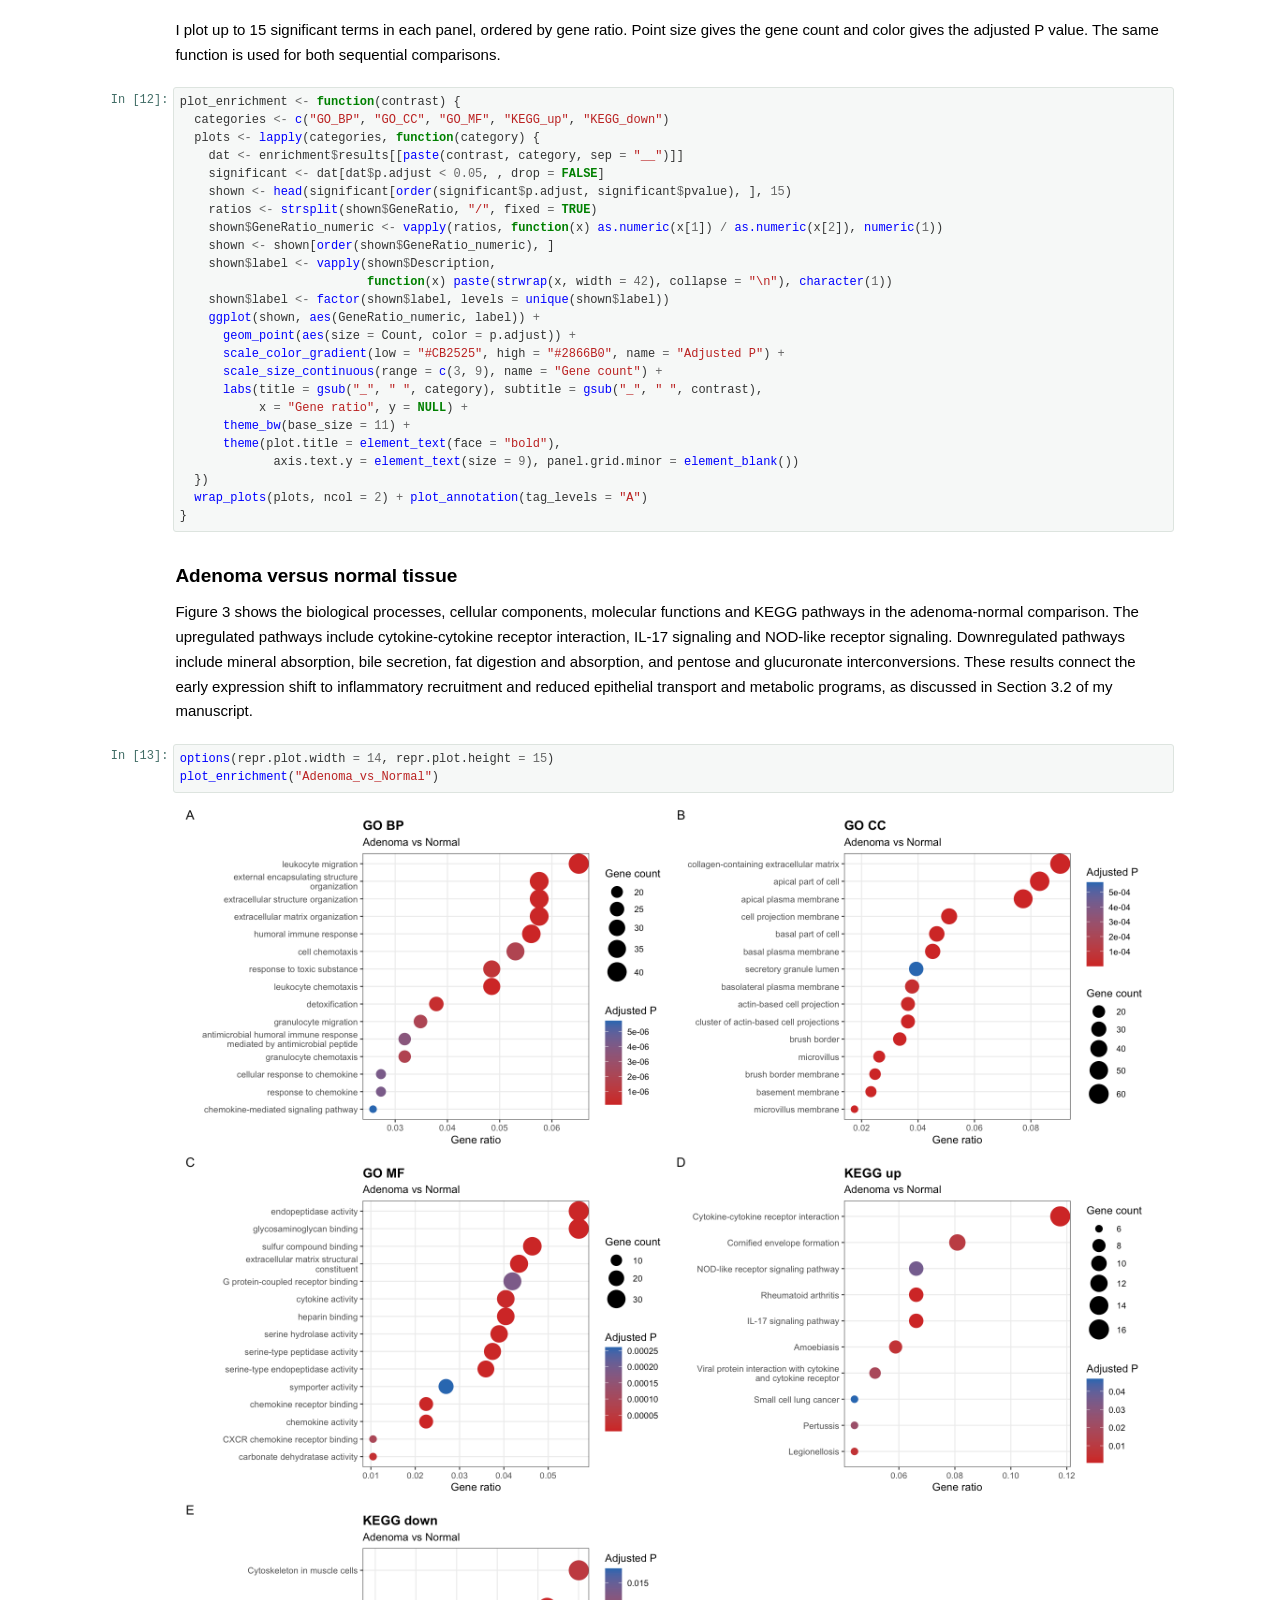
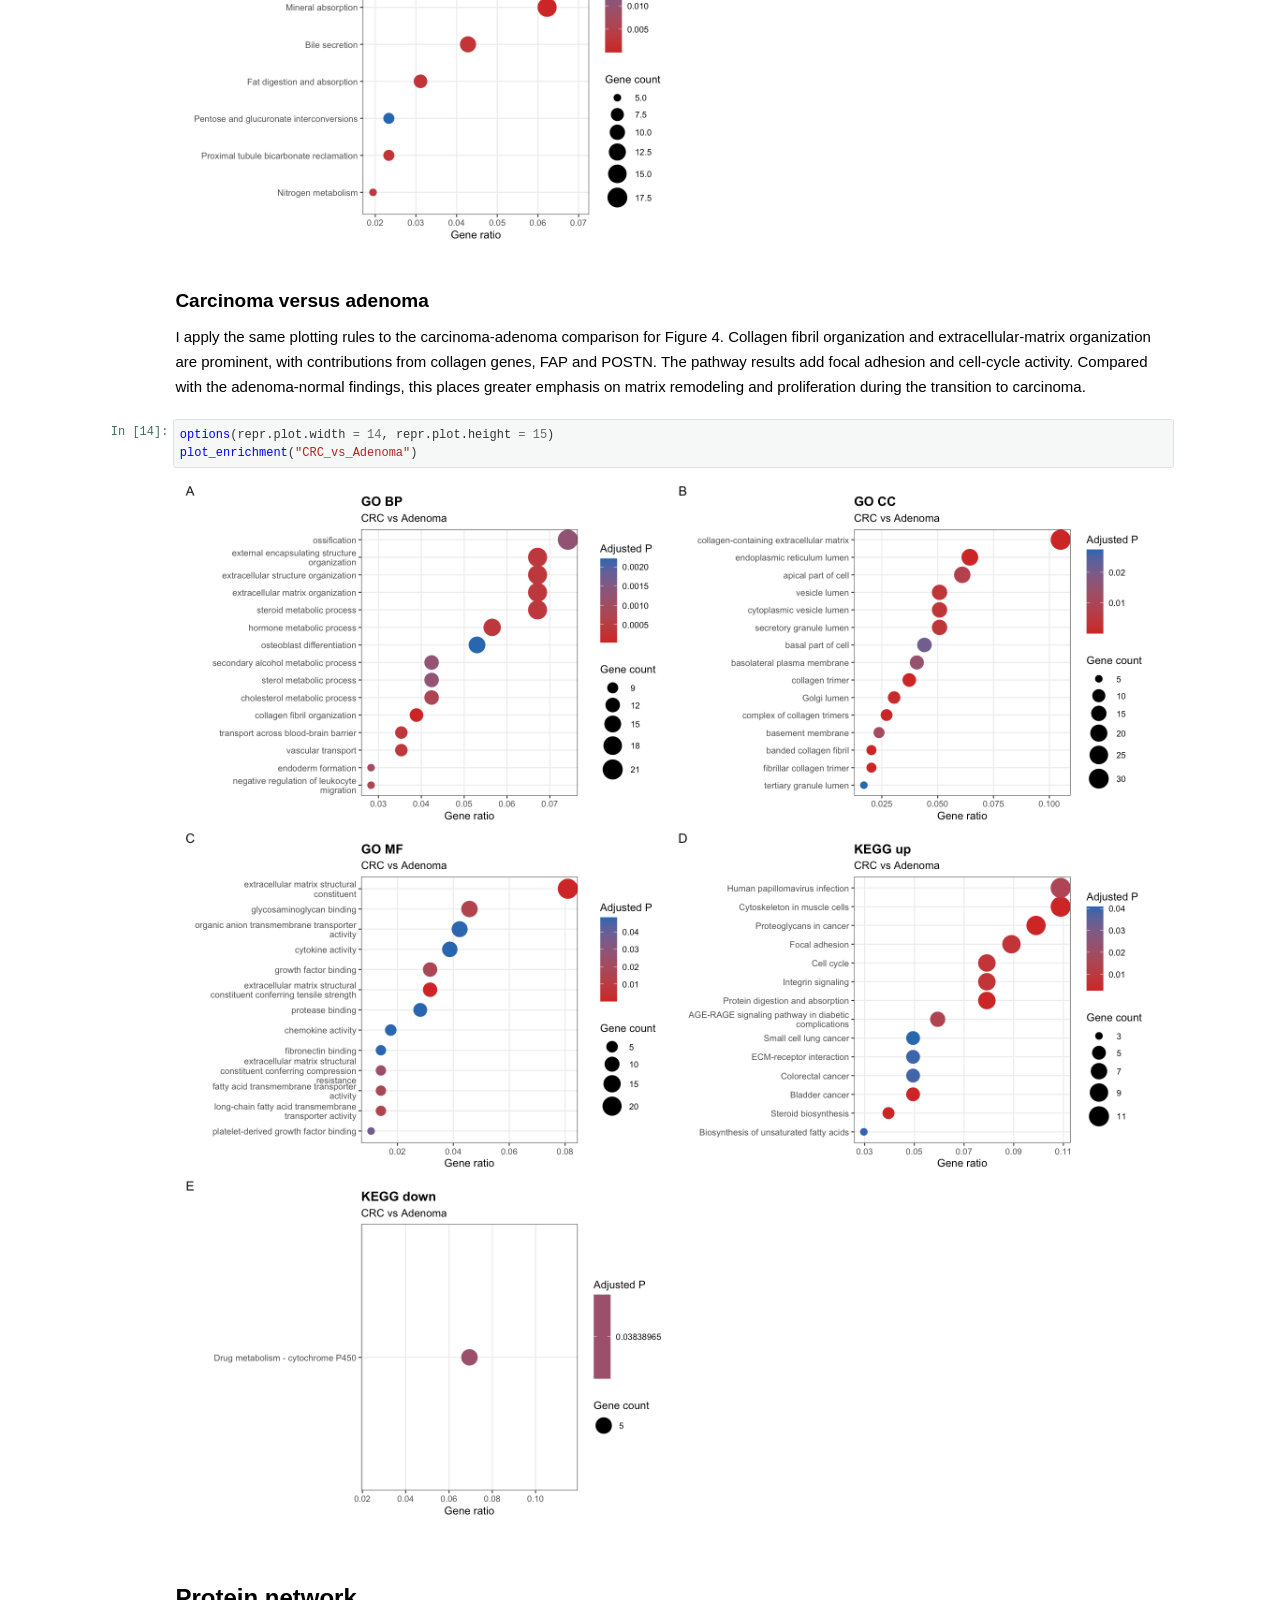
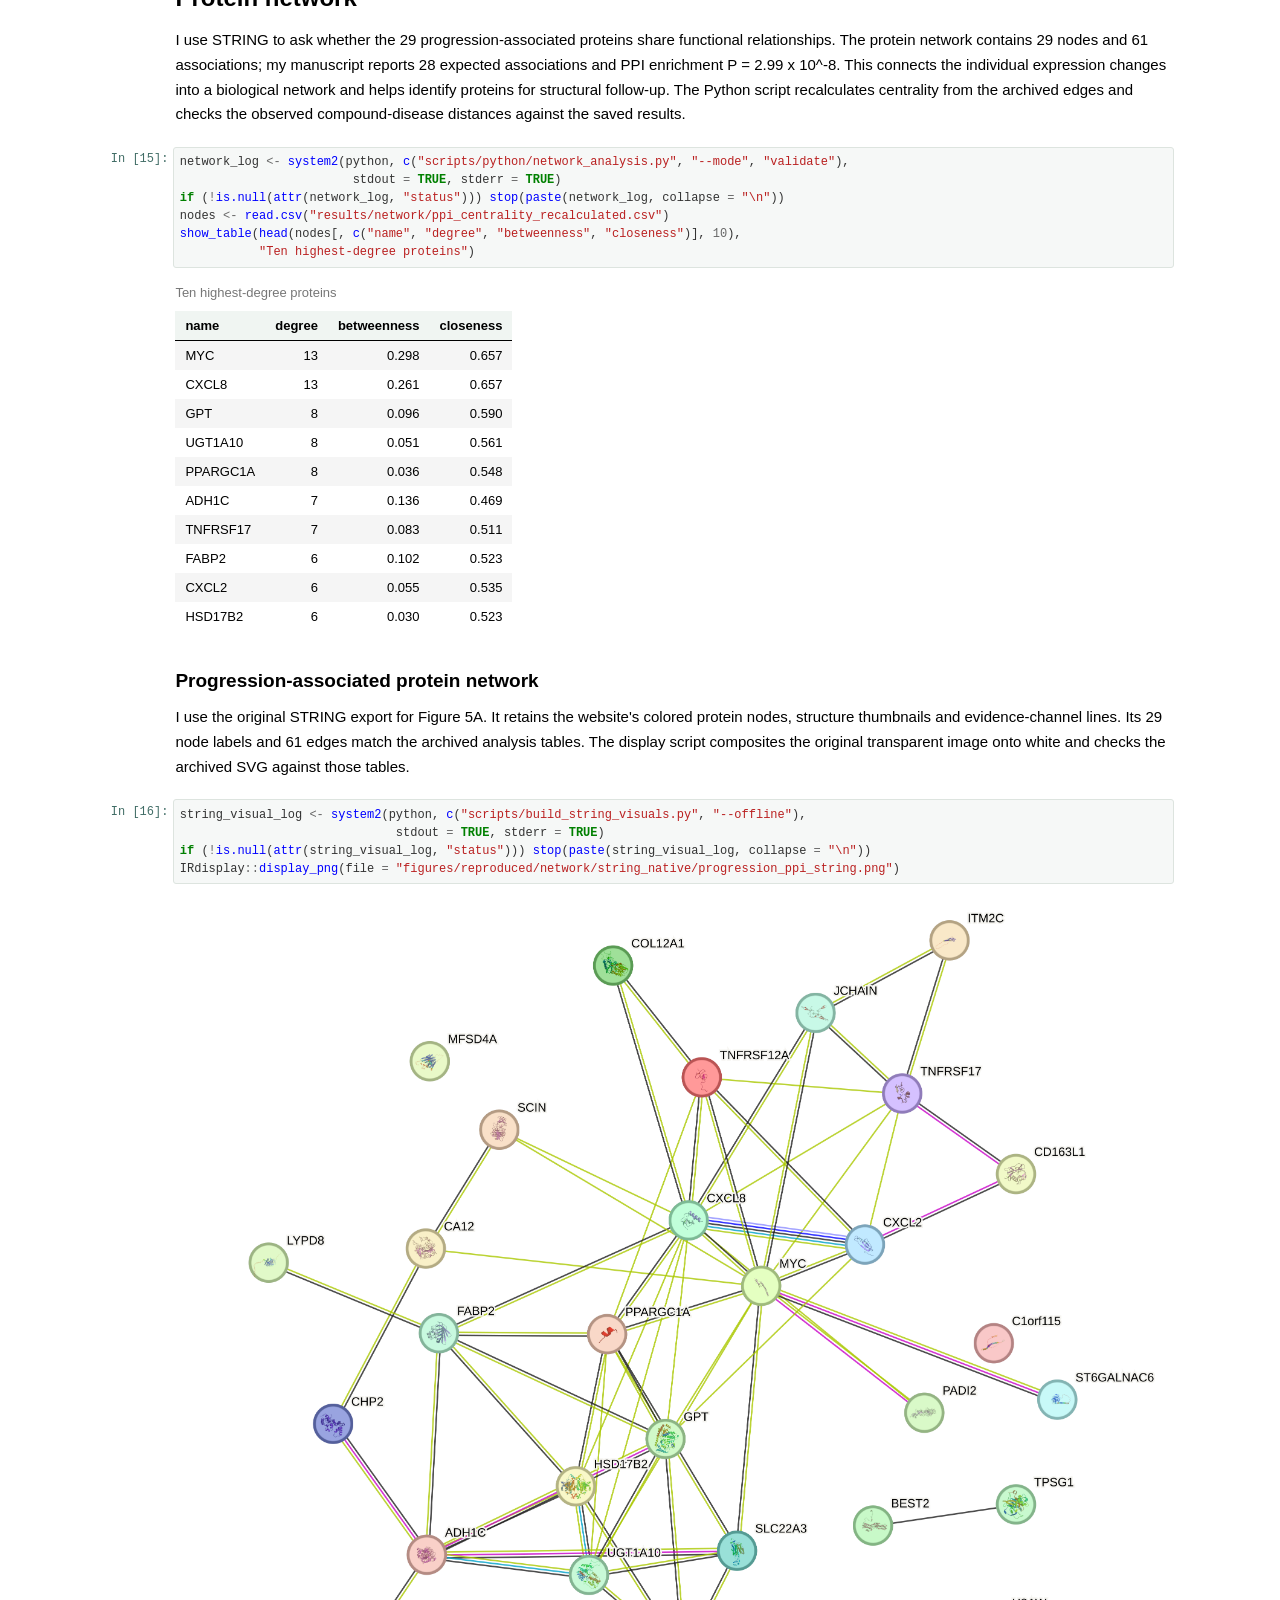
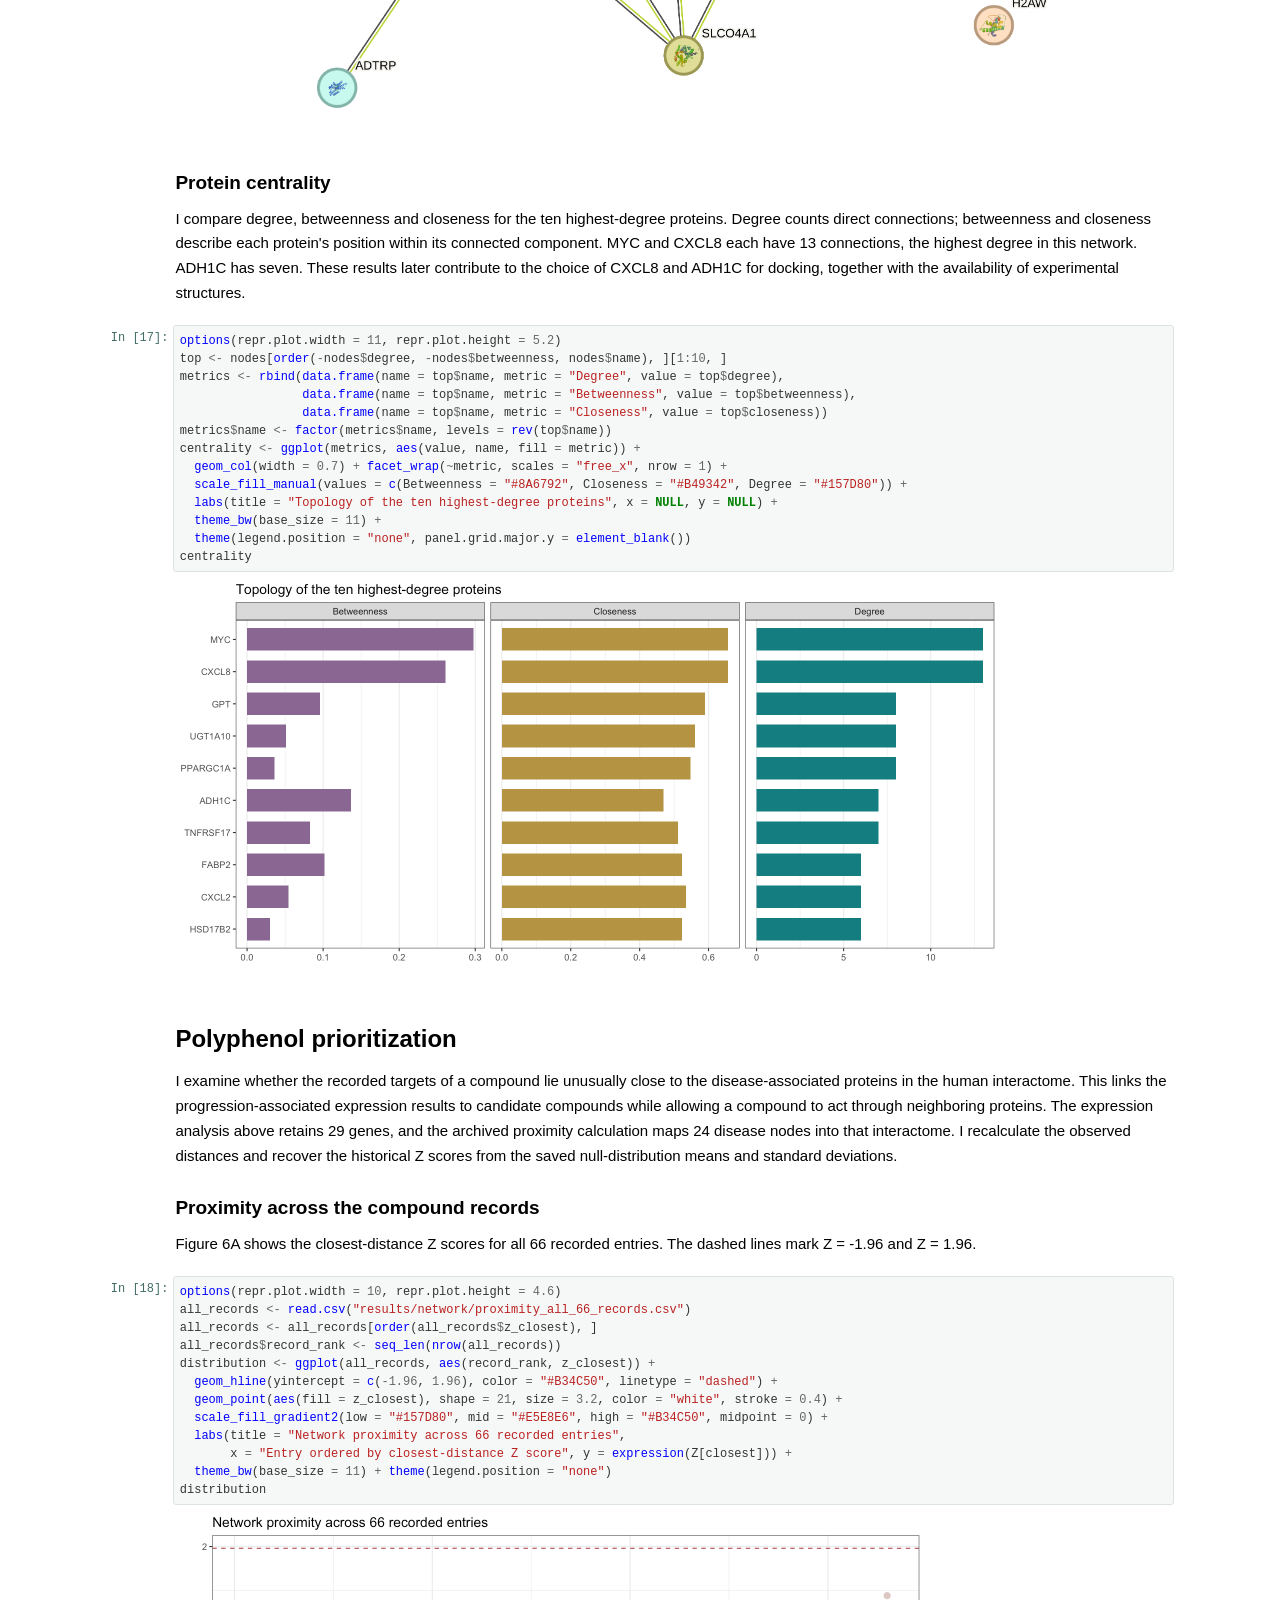
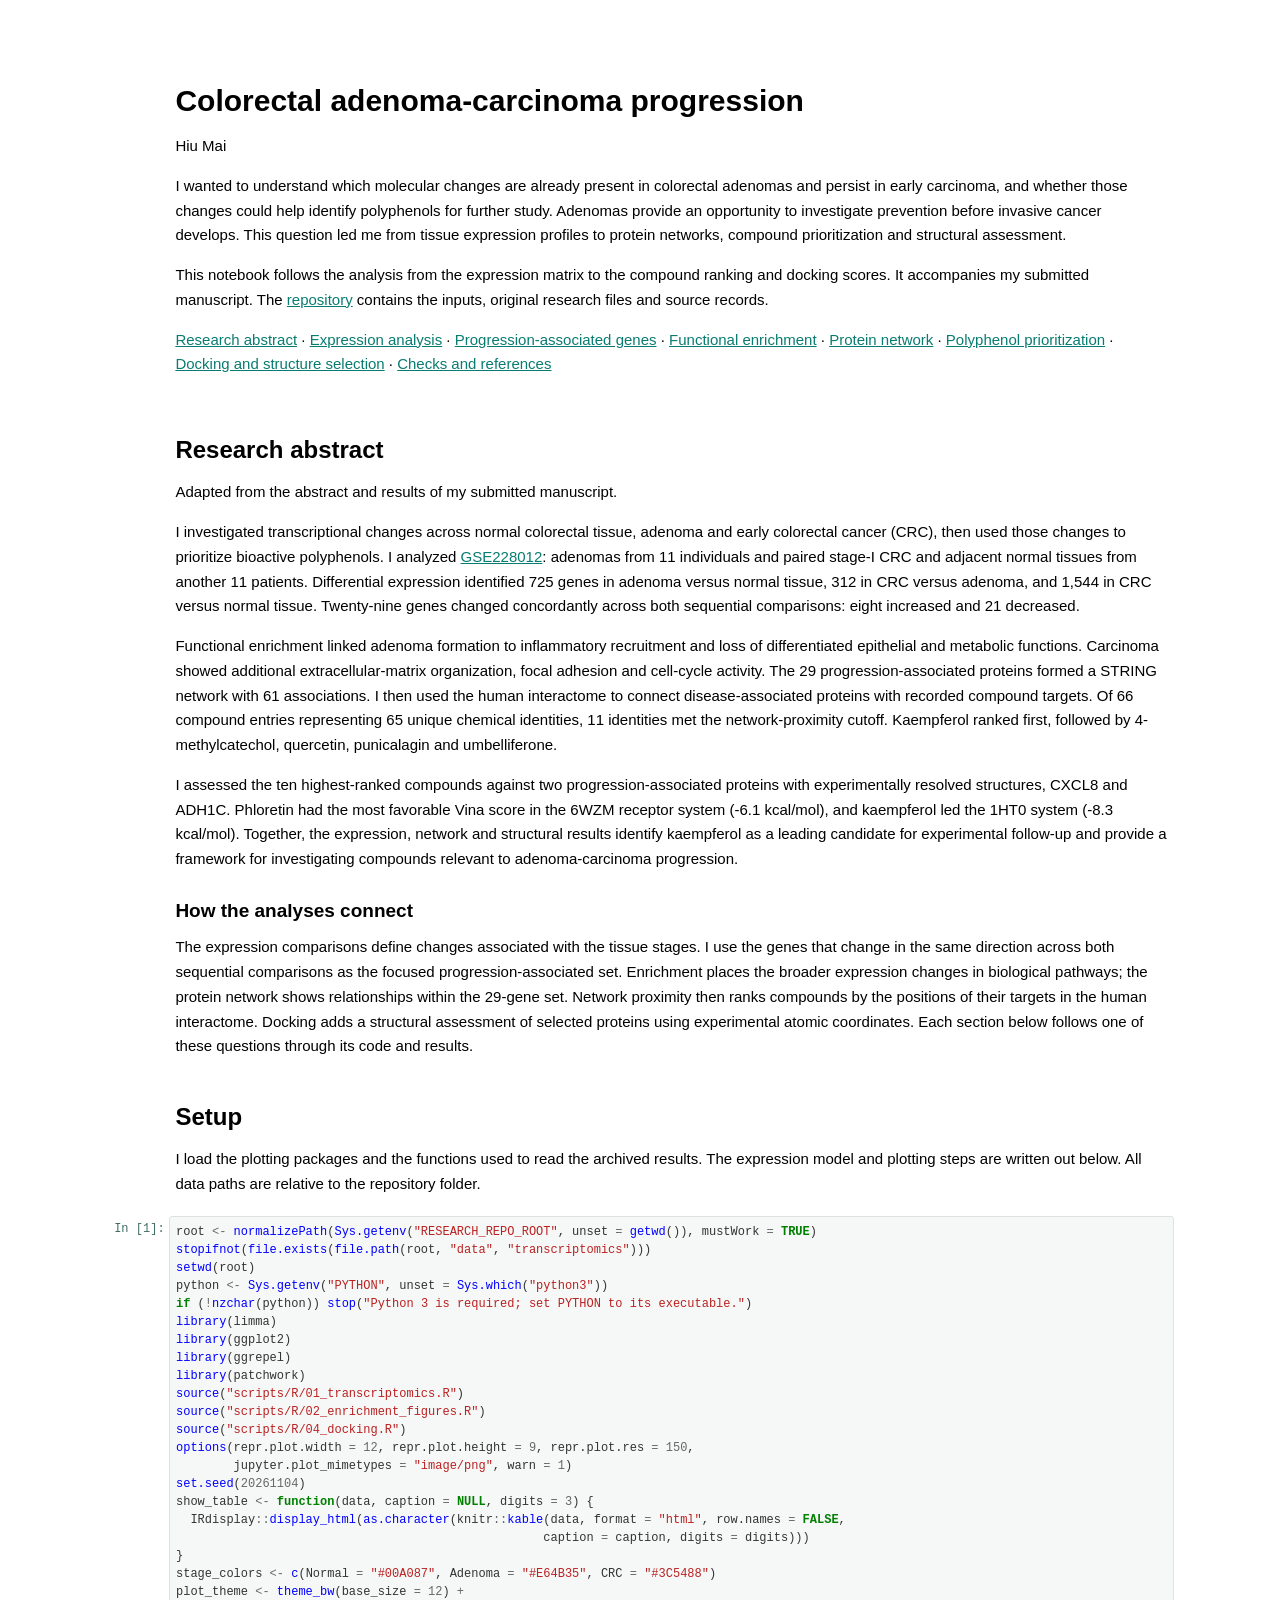
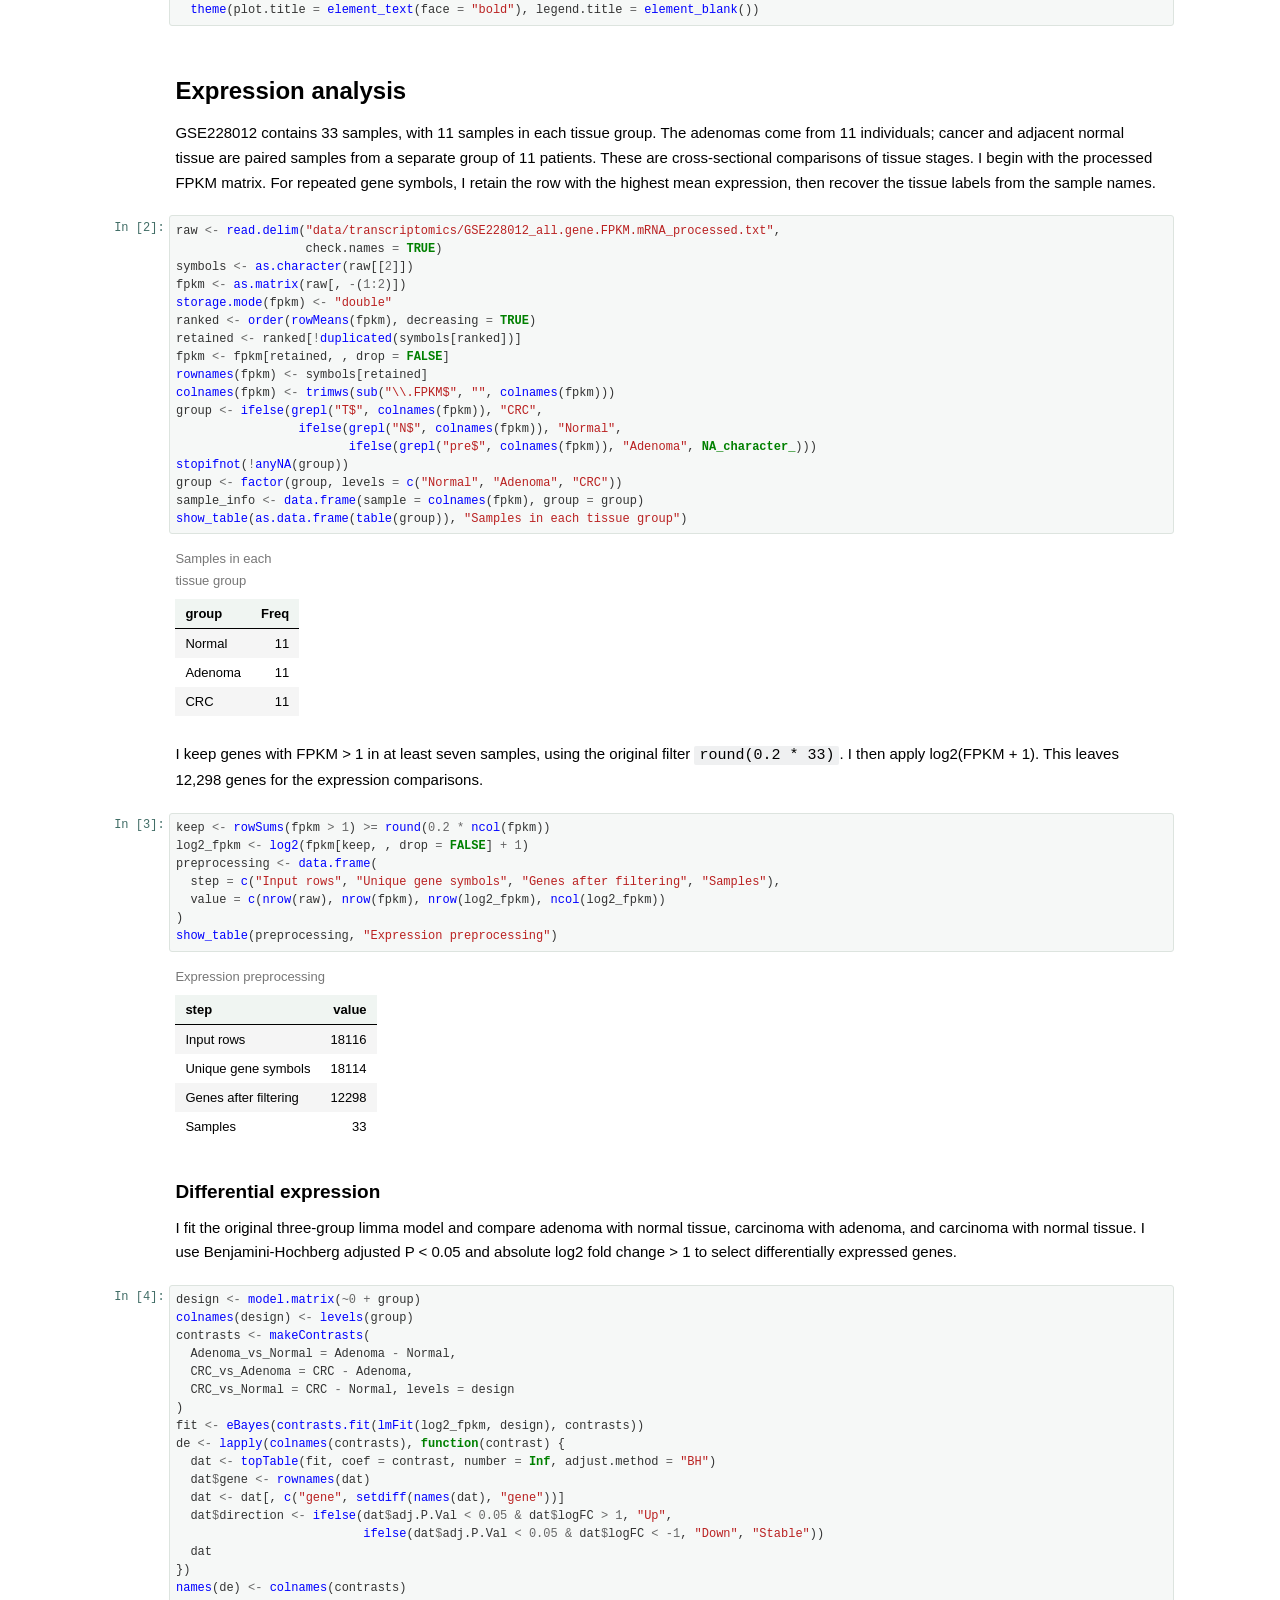
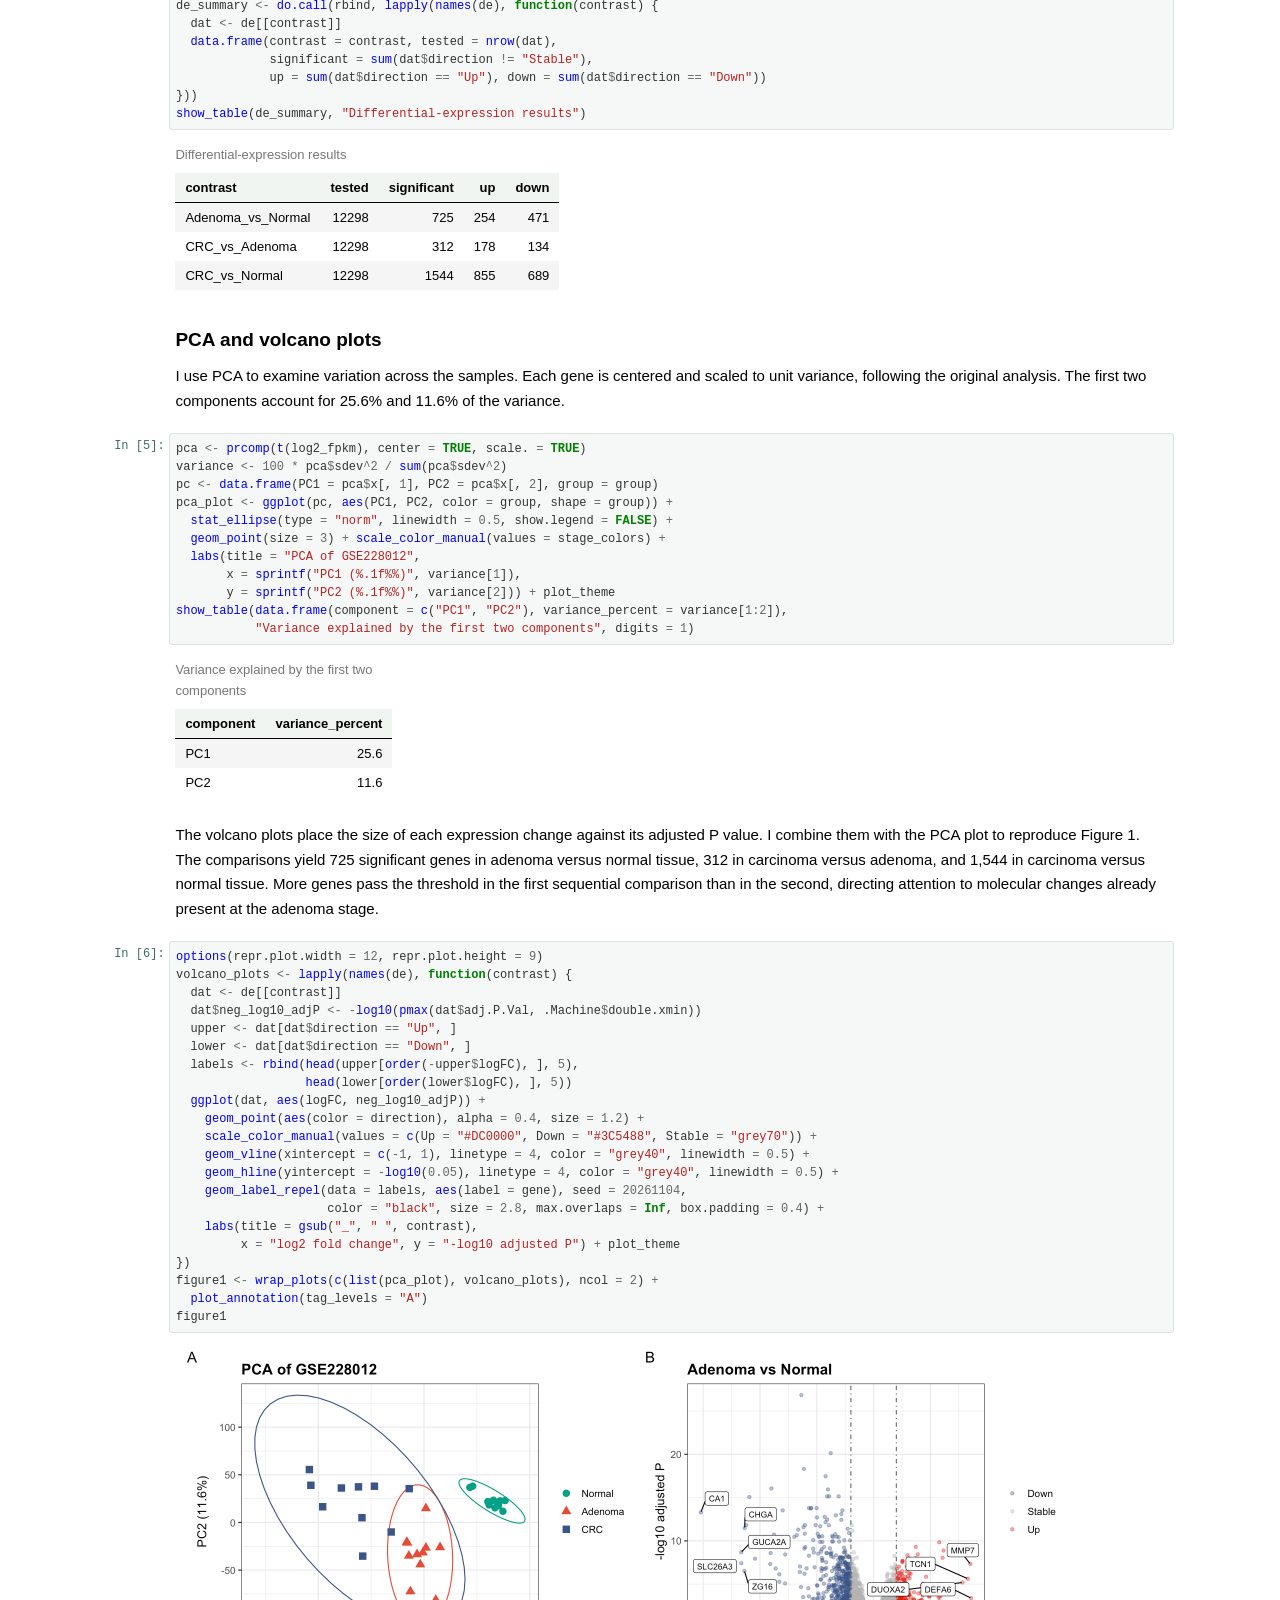
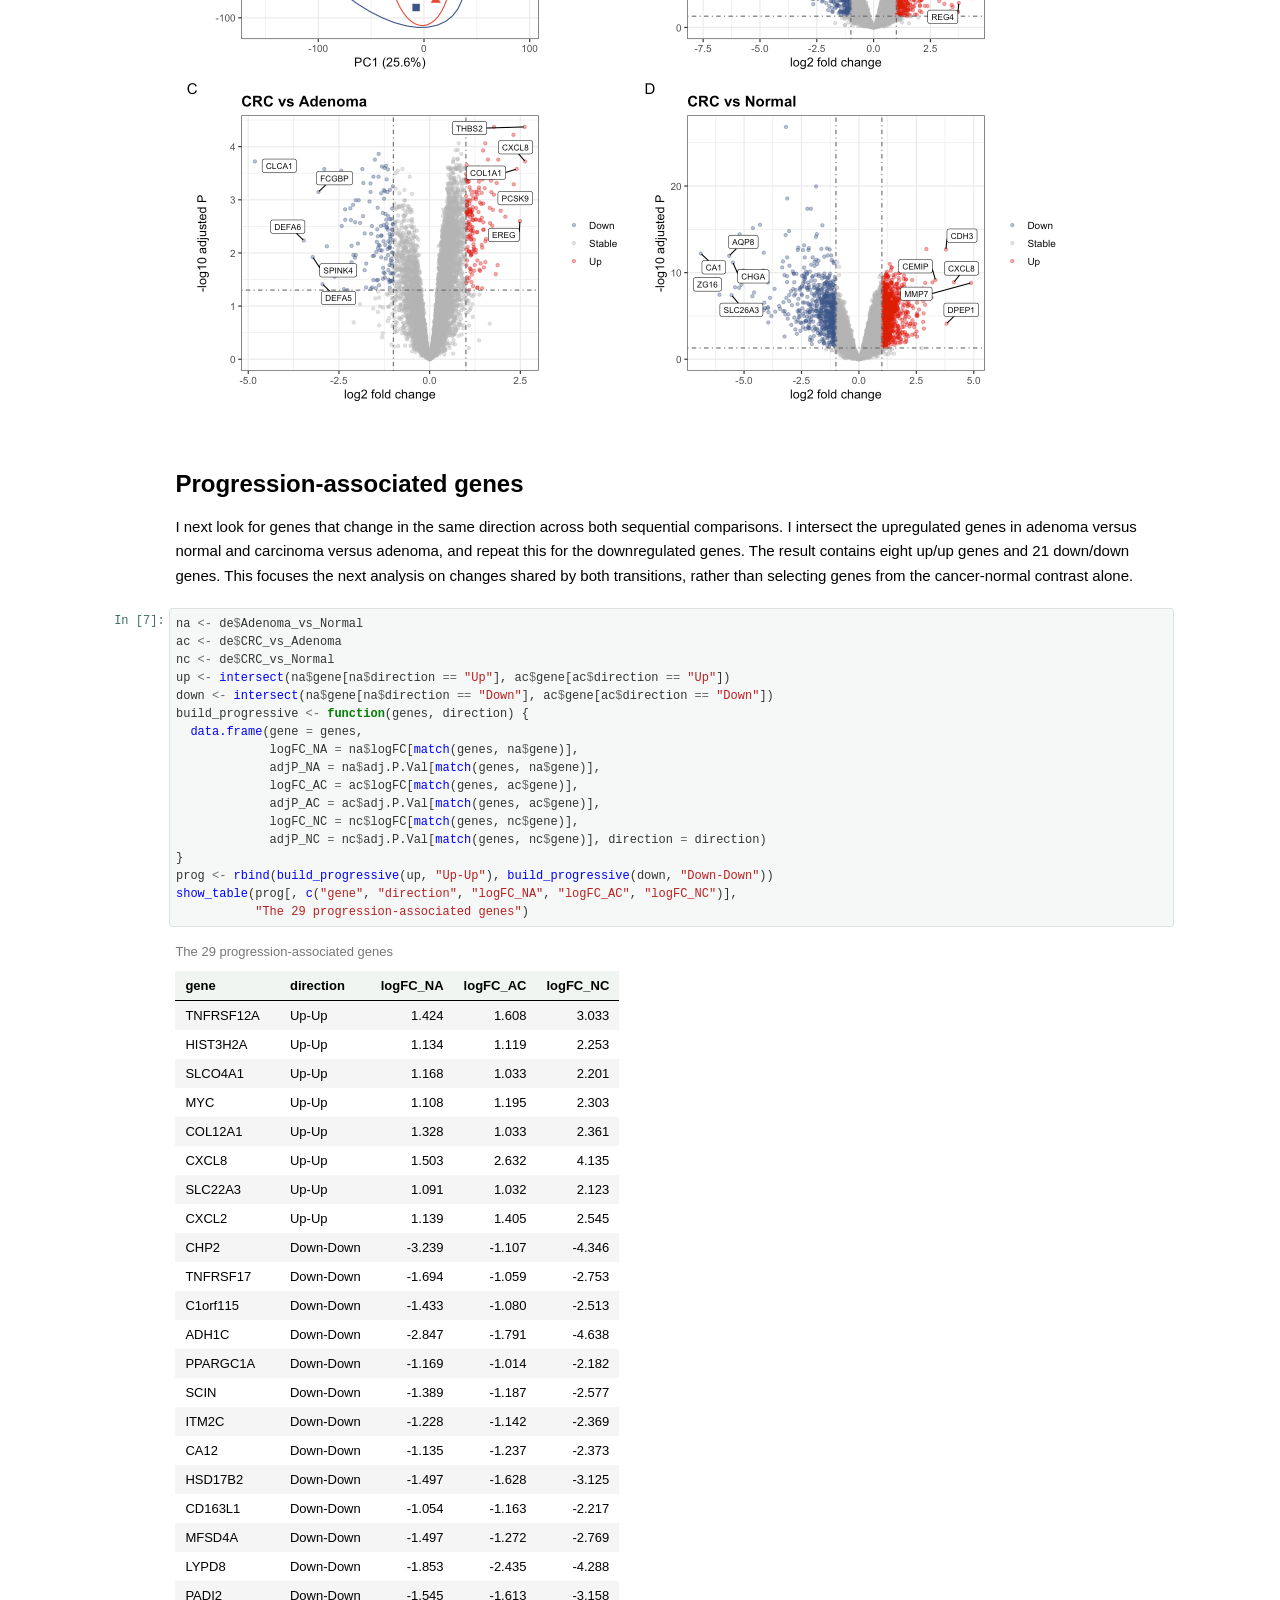
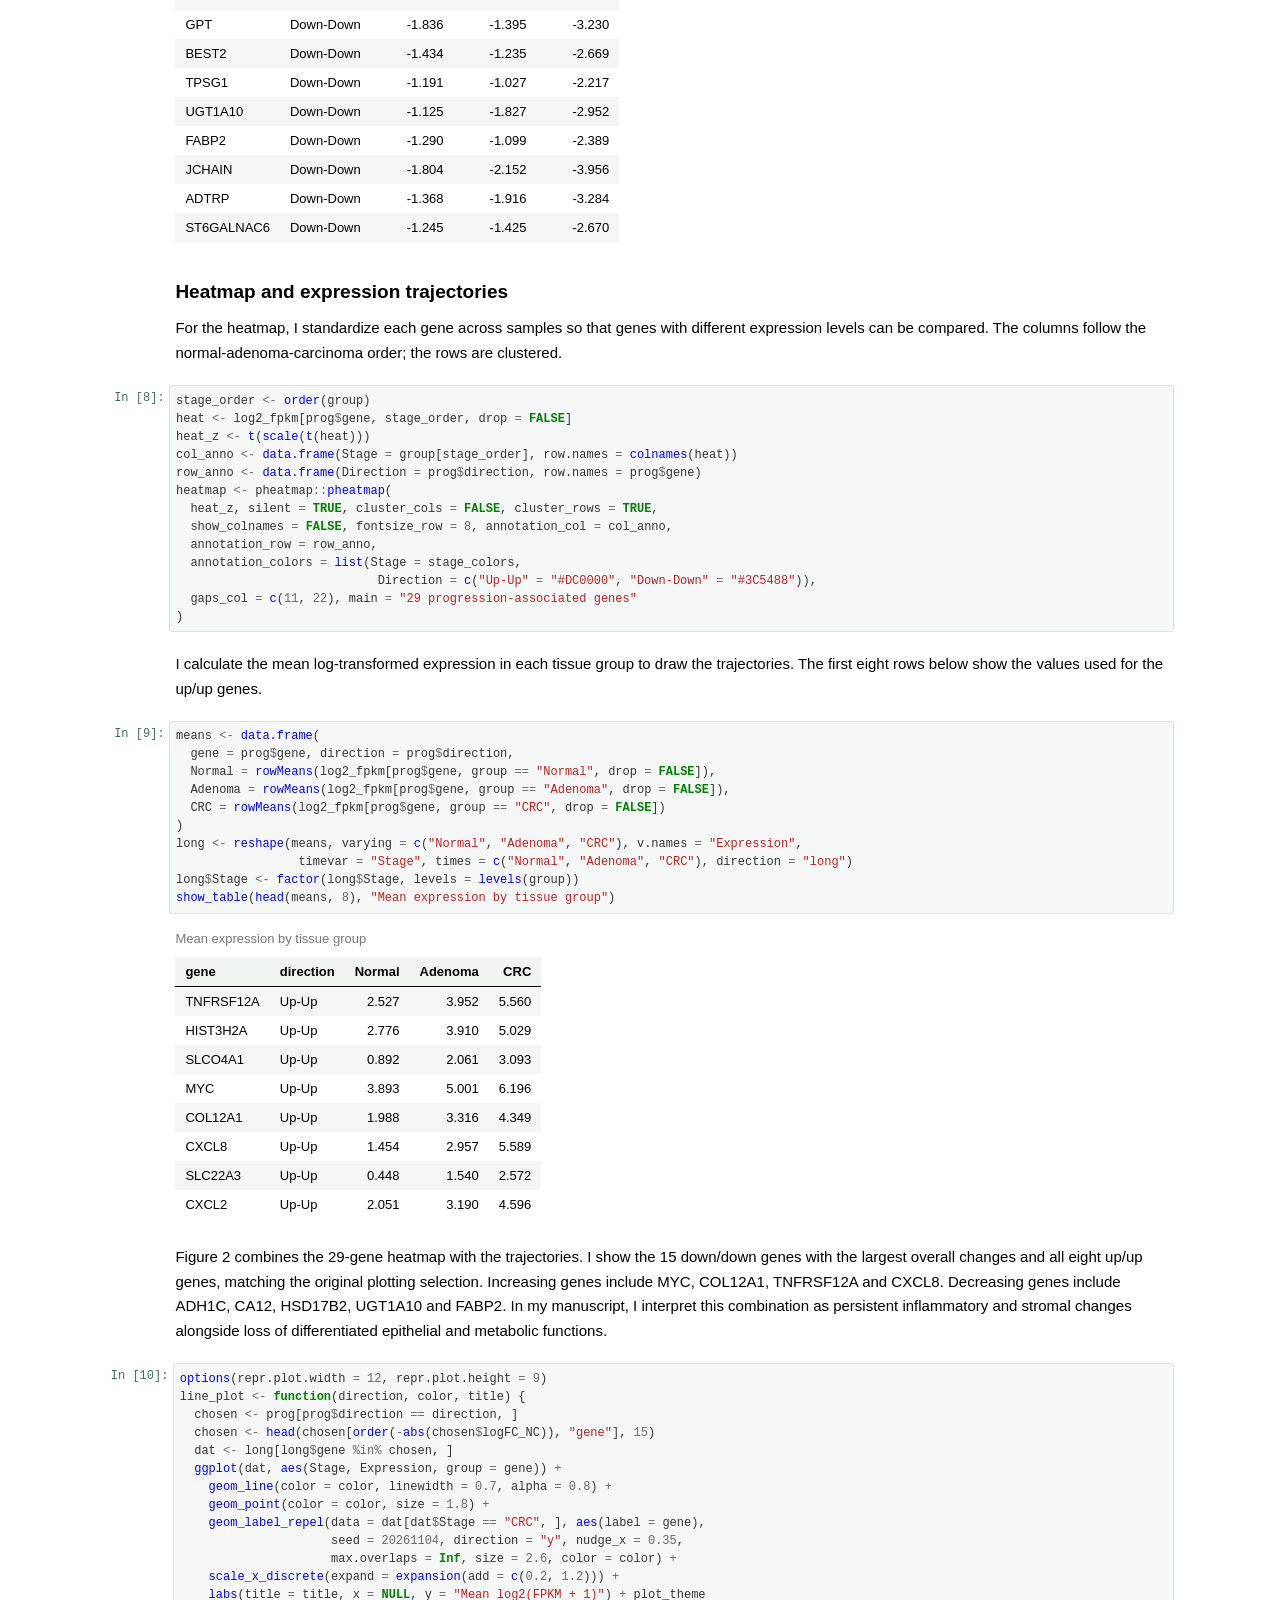
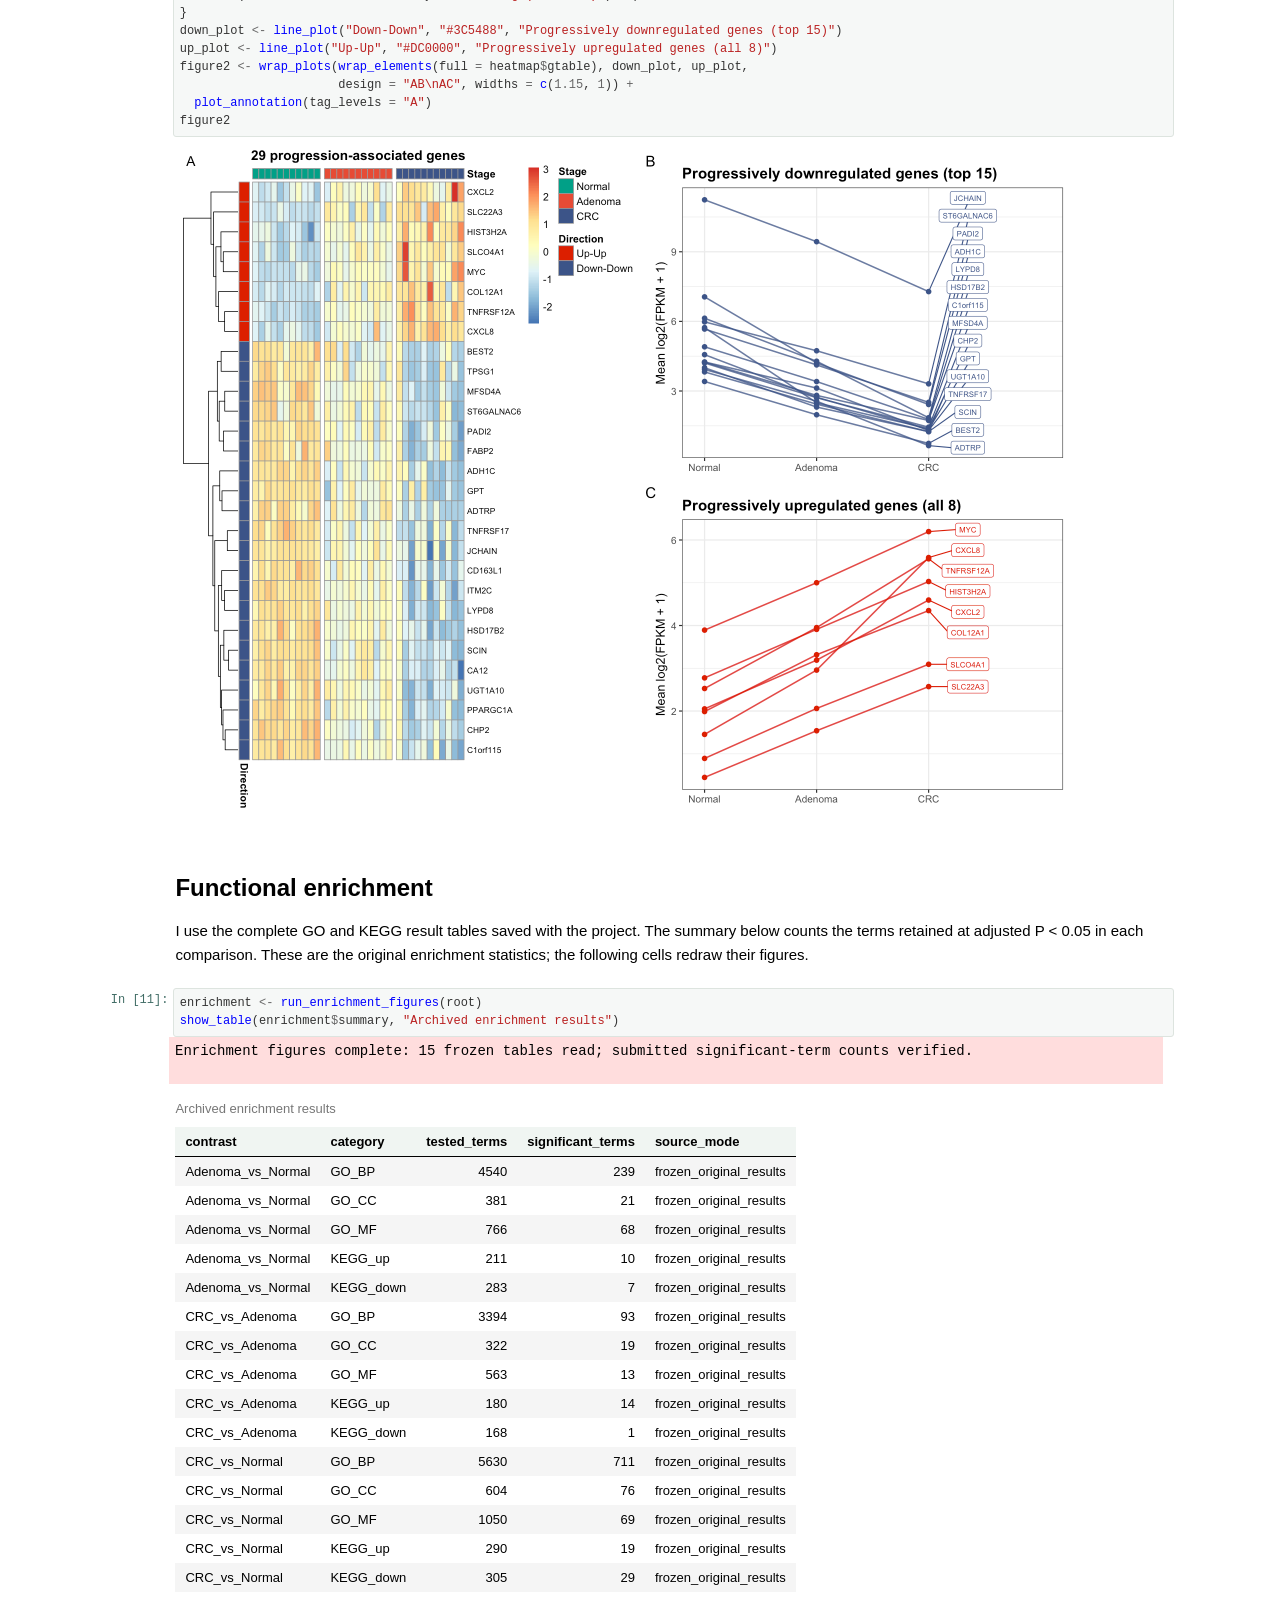
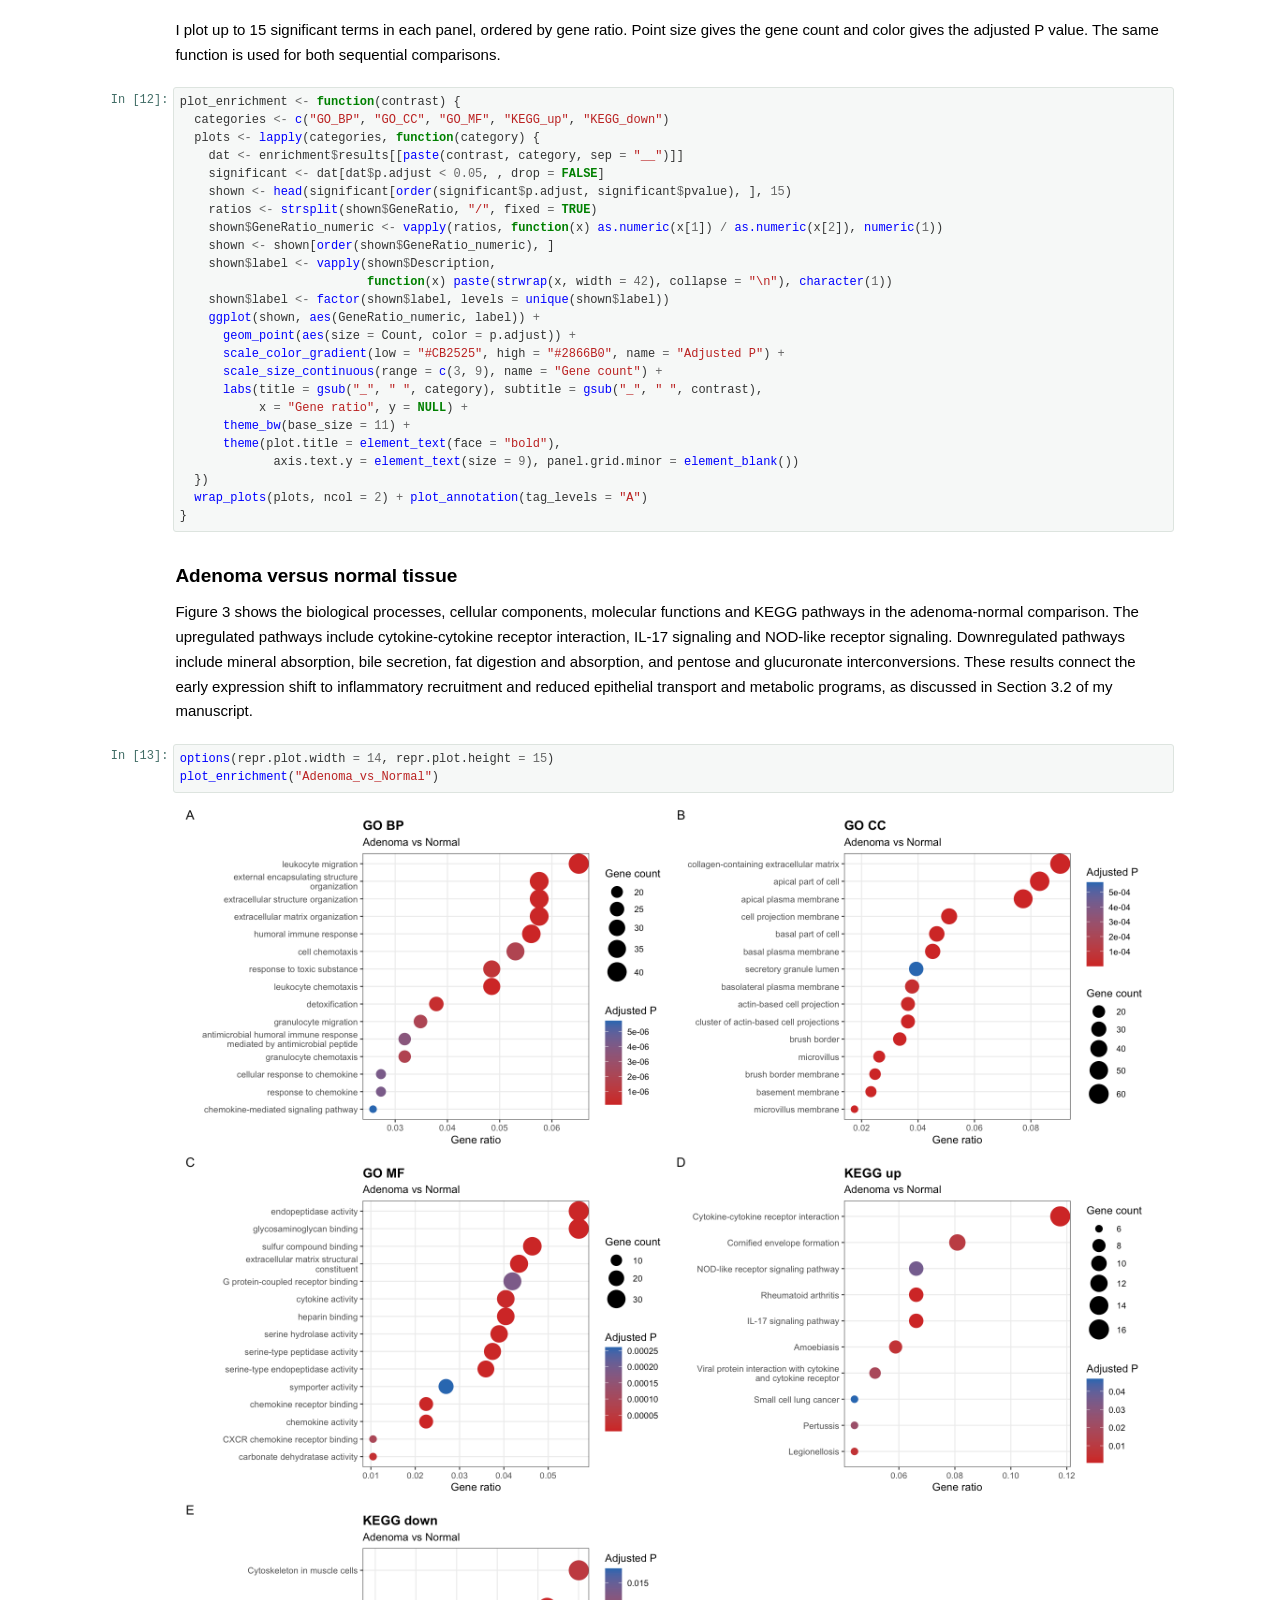
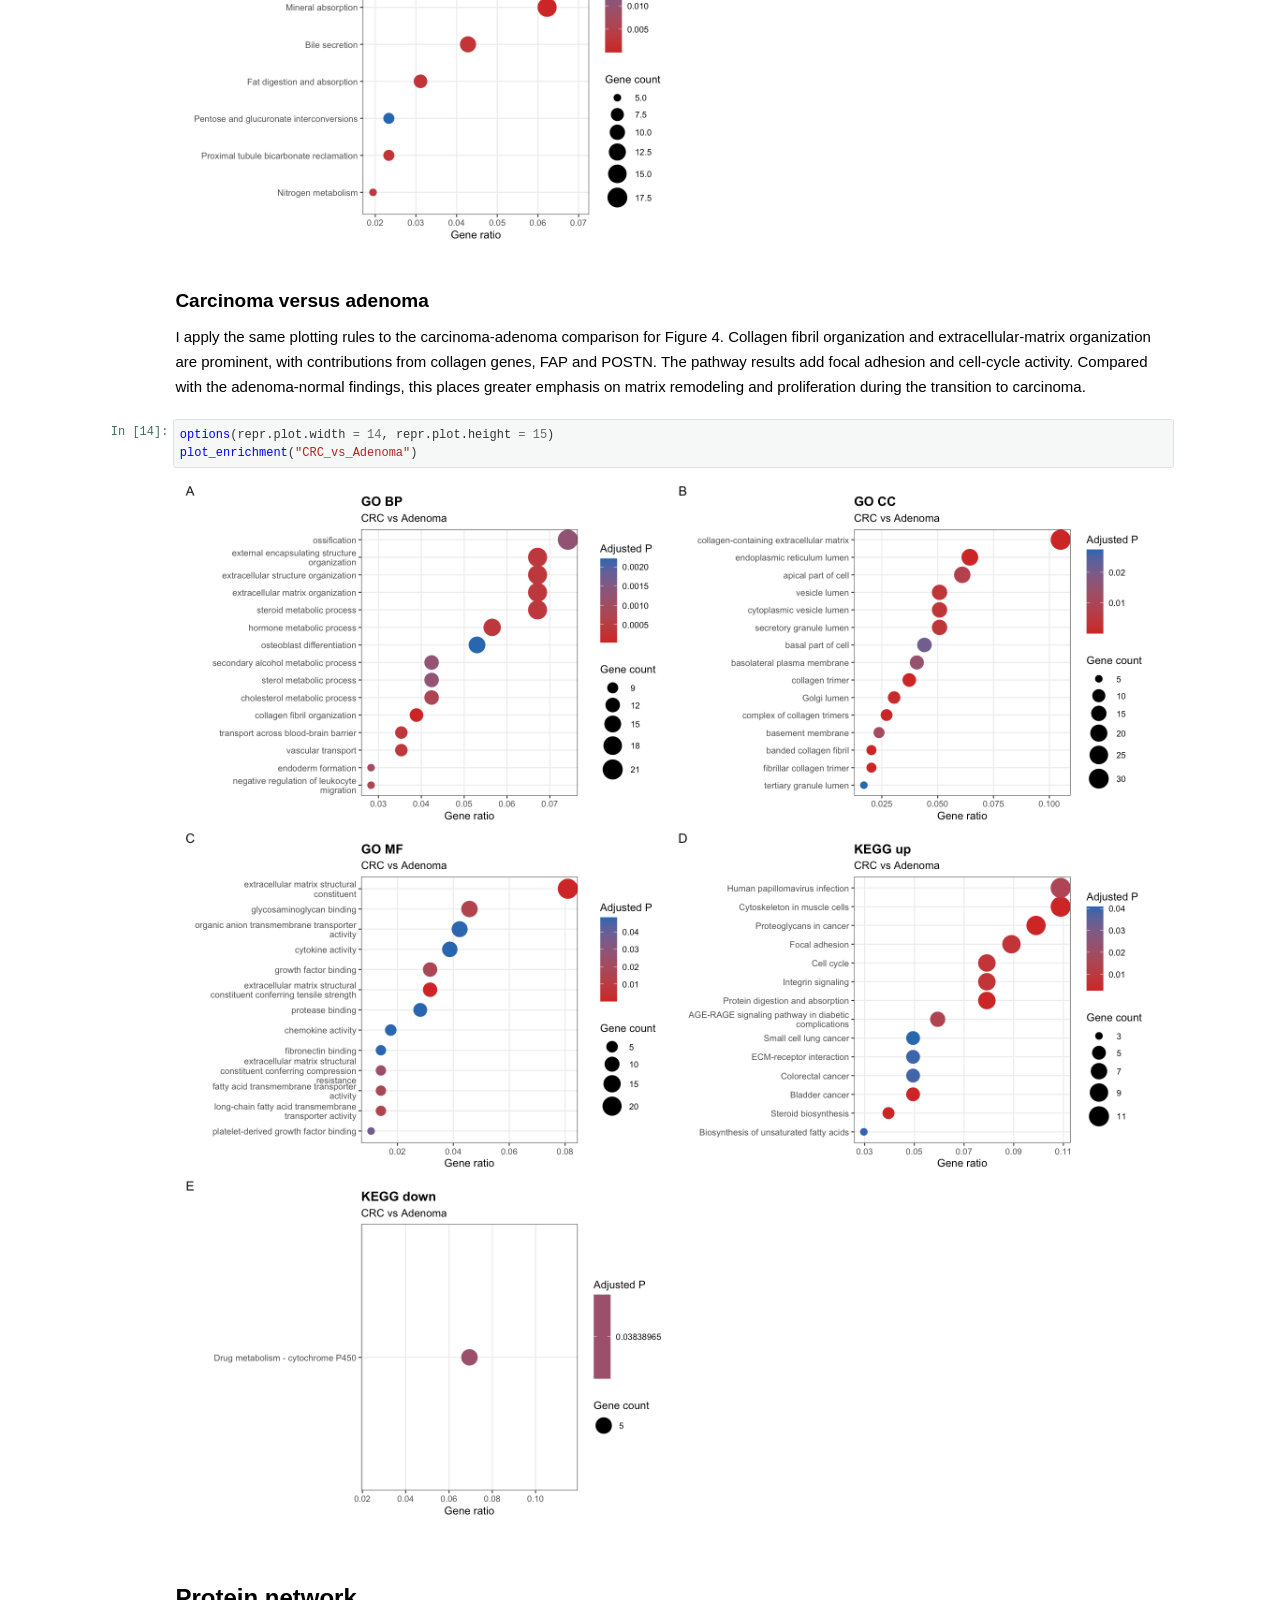
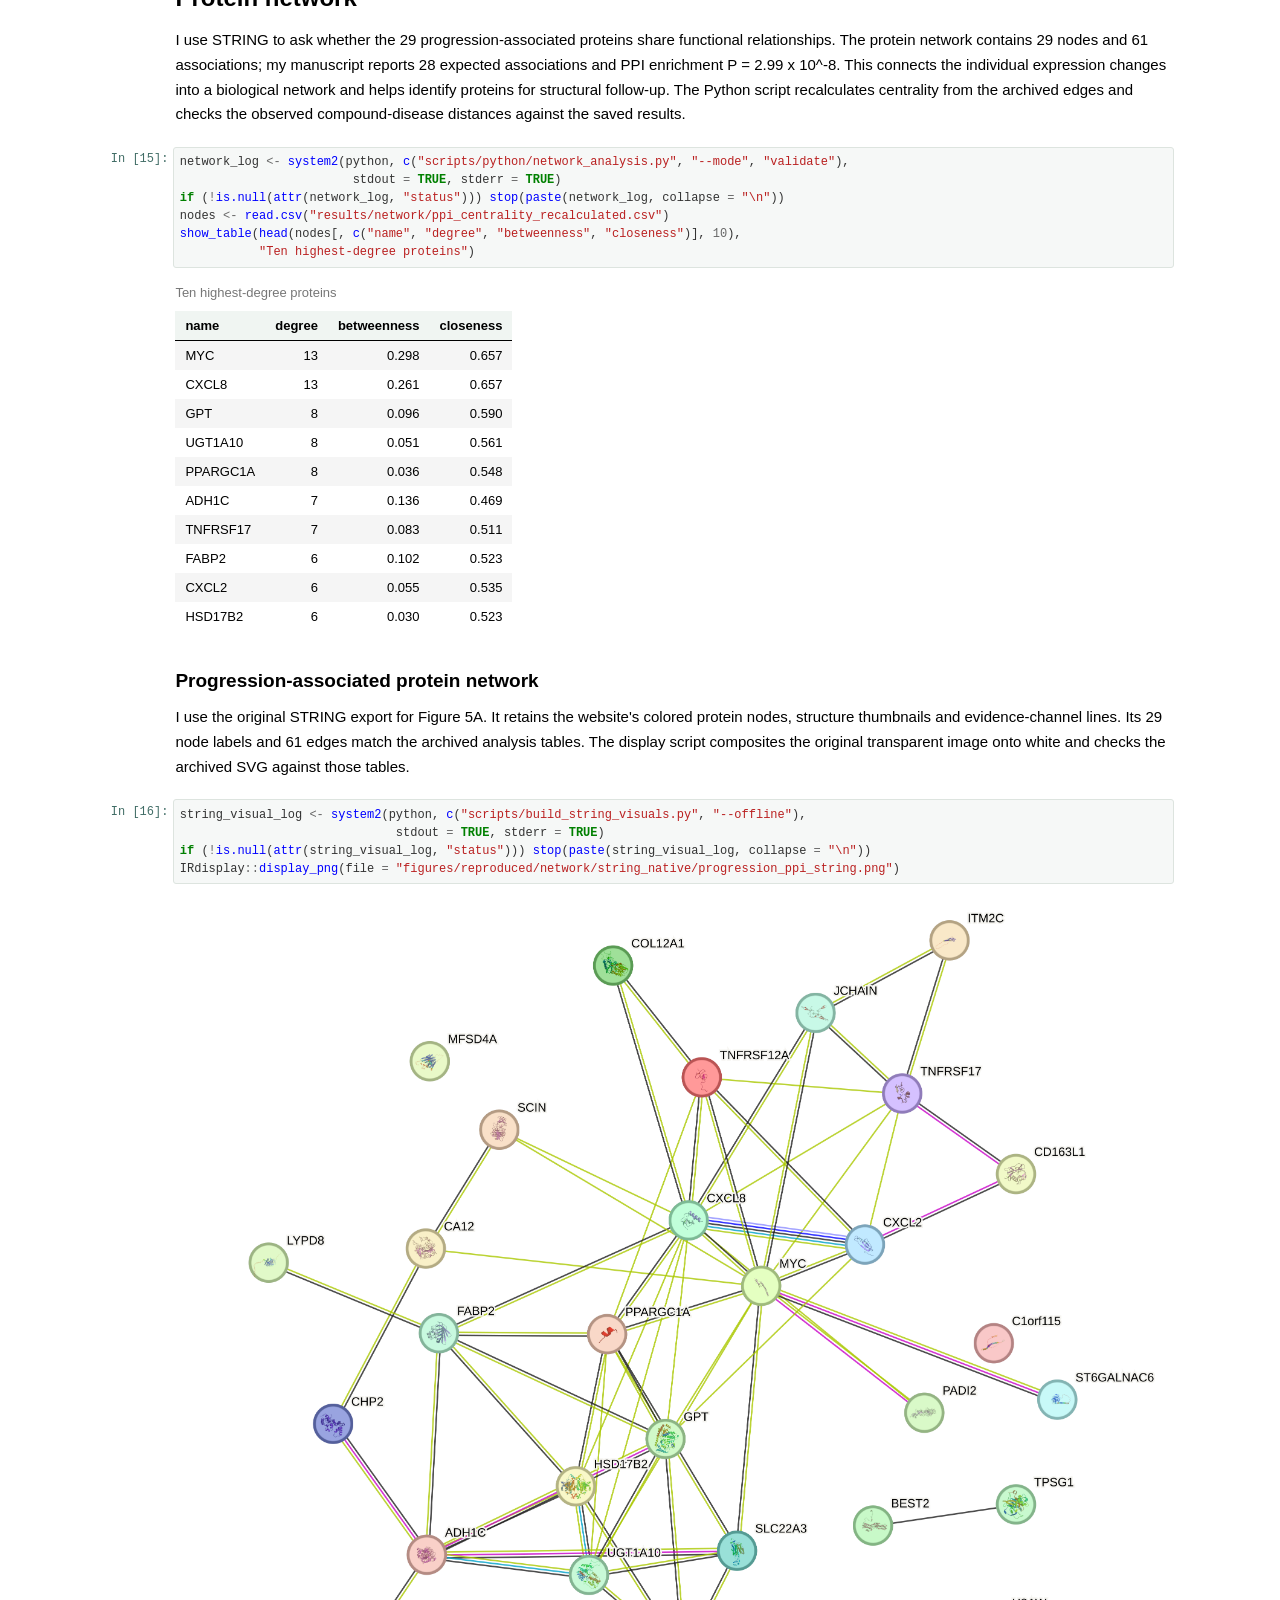
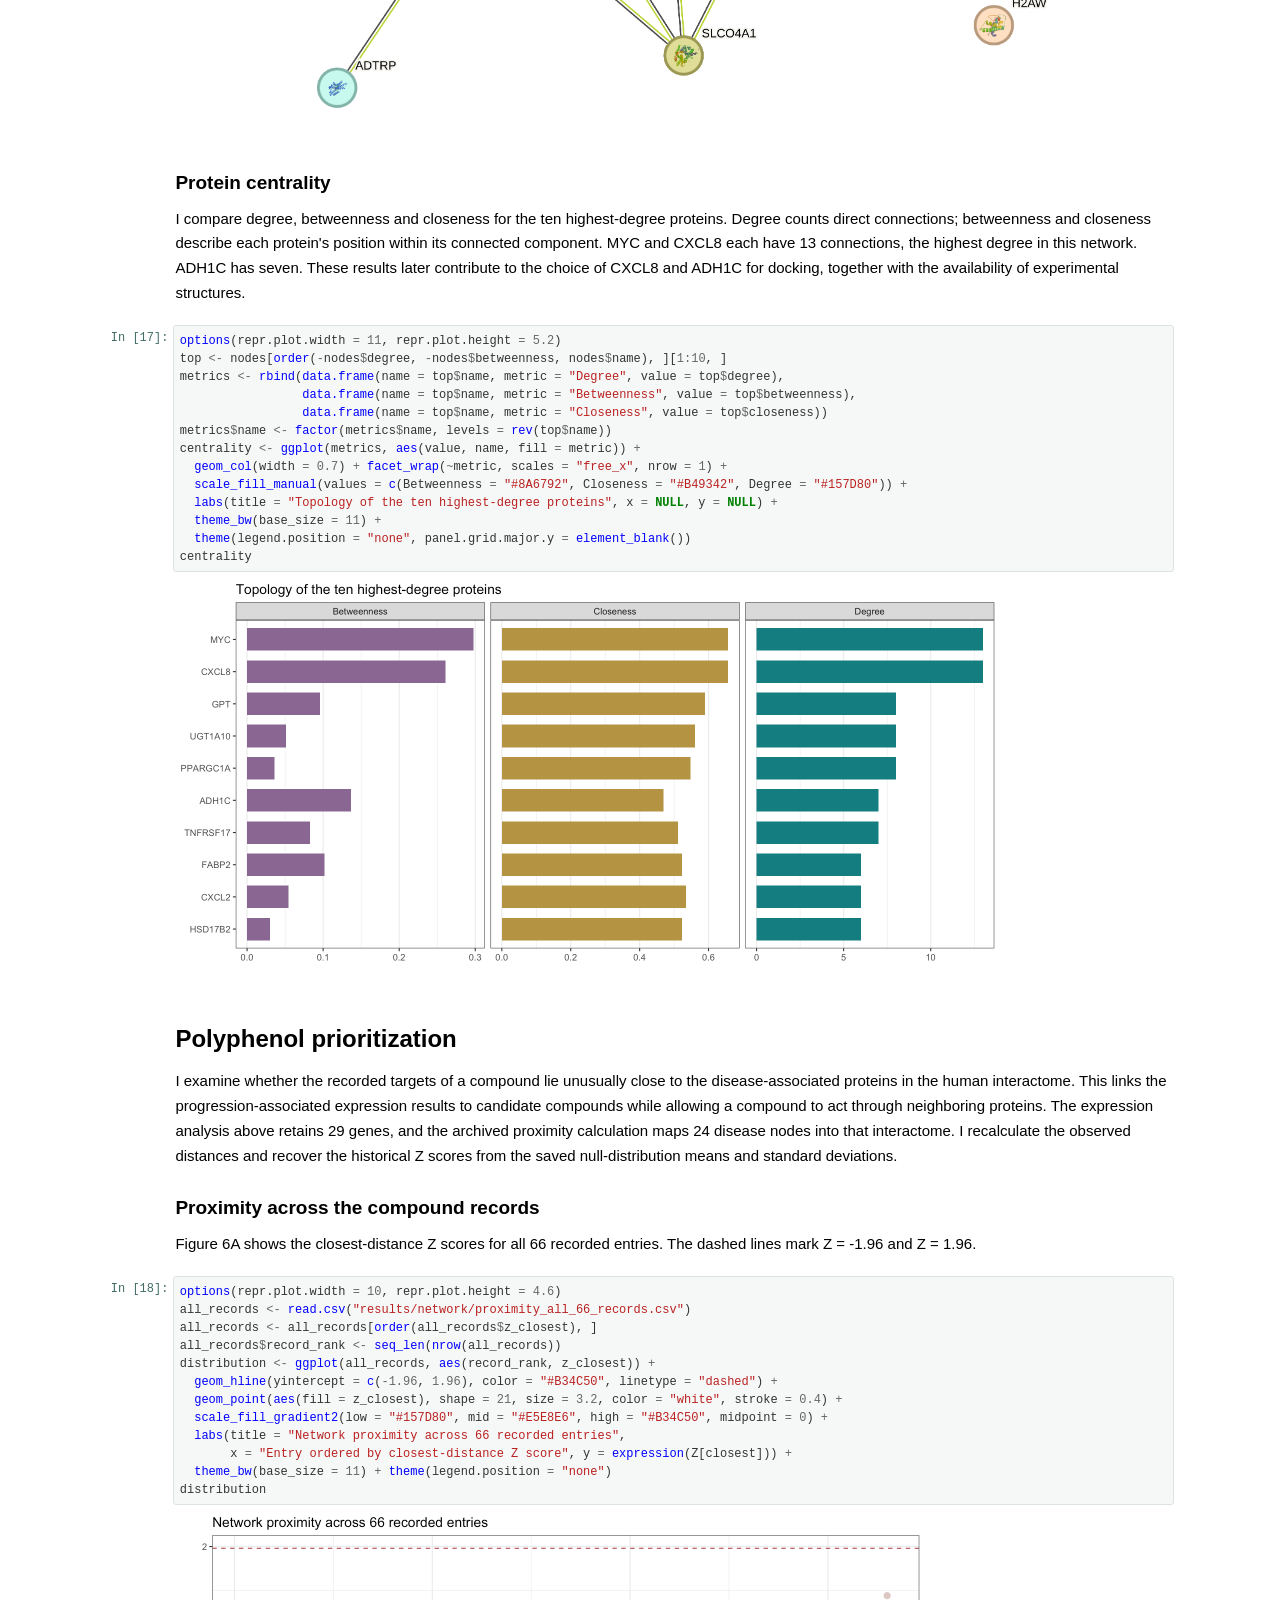
